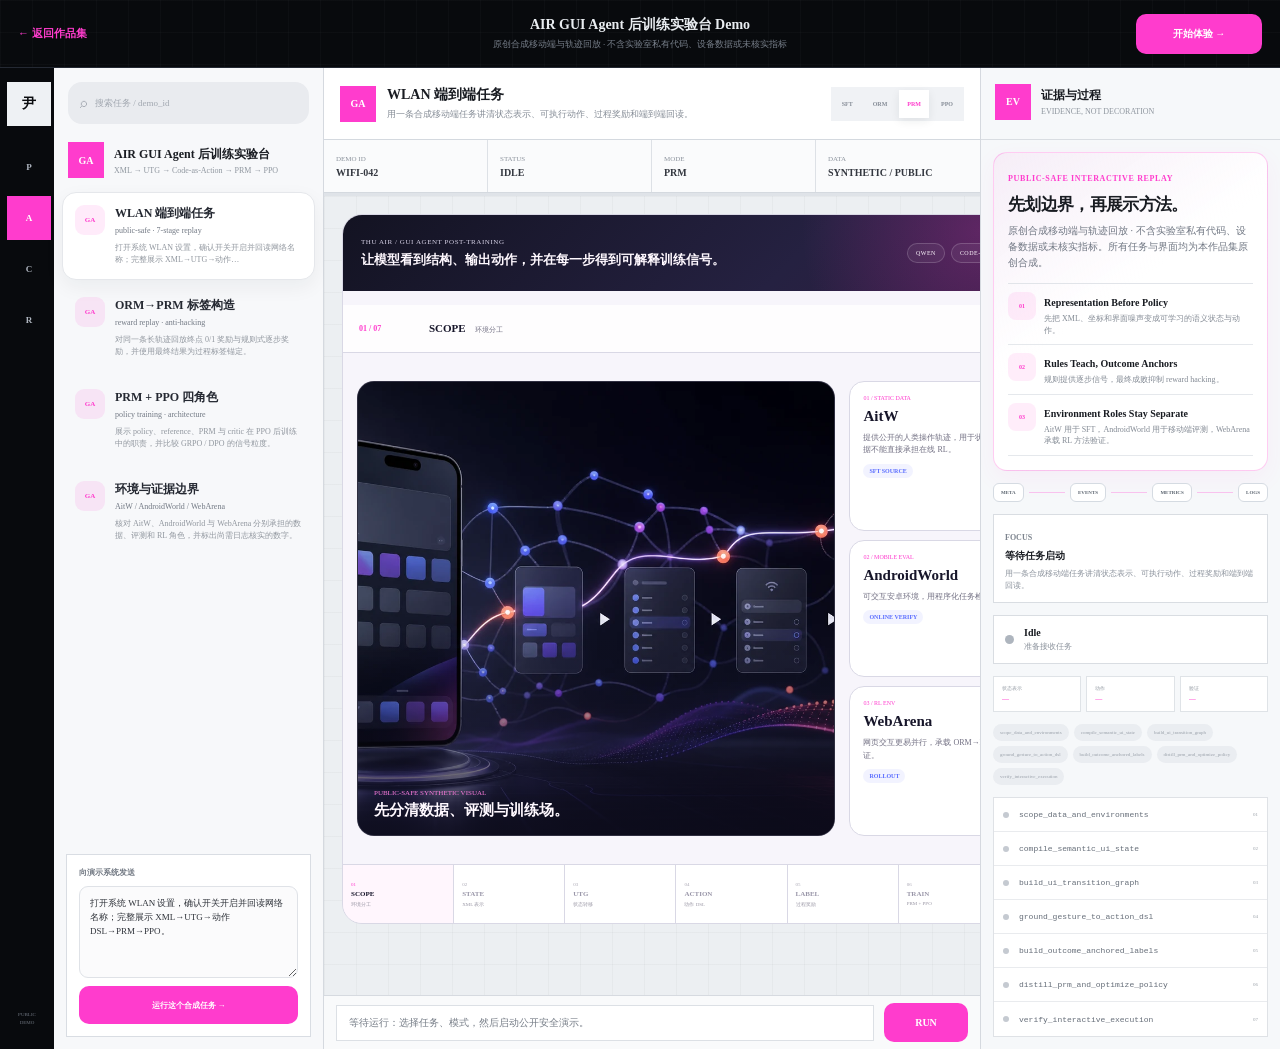
==== demos/agent/index.html @ 65b576f5 "deploy: publish AIR and research demos" ====
<!DOCTYPE html><html lang="zh-CN"><head><meta charSet="utf-8"/><meta name="viewport" content="width=device-width, initial-scale=1"/><link rel="preload" as="image" href="/demo/agent/agent-workbench.webp"/><link rel="stylesheet" href="/assets/index-CevM-QL2.css" data-rsc-css-href="/assets/index-CevM-QL2.css" data-precedence="vite-rsc/importer-resources"/><link rel="modulepreload" href="/assets/layout-segment-context-DFTBbABx.js" crossorigin=""/><link rel="modulepreload" href="/assets/rolldown-runtime-S-ySWqyJ.js" crossorigin=""/><link rel="modulepreload" href="/assets/index-BM3Xgveg.js" crossorigin=""/><link rel="modulepreload" href="/assets/framework-CXnKph_e.js" crossorigin=""/><link rel="modulepreload" href="/assets/DemoStudio-BvqUXfPS.js" crossorigin=""/><title>AIR GUI Agent 后训练实验台 Demo · 尹海森</title><meta name="description" content="原创合成移动端与轨迹回放 · 不含实验室私有代码、设备数据或未核实指标"/><meta name="keywords" content="尹海森,AIGC 算法,多模态生成,Reward Model,GUI Agent,强化学习"/><meta name="author" content="尹海森"/><meta property="og:title" content="尹海森 | AIGC 算法与生成系统"/><meta property="og:description" content="从生成、评测与偏好对齐，一路走到用户和商业结果。"/><meta property="og:url" content="https://hisensen.github.io"/><meta property="og:type" content="website"/><meta property="og:locale" content="zh_CN"/><meta property="og:image" content="https://hisensen.github.io/og-dossier.png"/><meta property="og:image:width" content="1733"/><meta property="og:image:height" content="907"/><meta property="og:image:alt" content="Yin Haisen - AIGC Application Algorithm"/><meta name="twitter:card" content="summary_large_image"/><meta name="twitter:title" content="尹海森 | AIGC 算法与生成系统"/><meta name="twitter:description" content="从生成、评测与偏好对齐，一路走到用户和商业结果。"/><meta name="twitter:image" content="https://hisensen.github.io/og-dossier.png"/><script>self.__VINEXT_RSC_PARAMS__={"projectId":"agent"}</script><script>self.__VINEXT_RSC_NAV__={"pathname":"/demos/agent","searchParams":[]}</script><link rel="modulepreload" href="/assets/index-BM3Xgveg.js" />
<link rel="preload" href="/assets/_vinext_fonts/geist-8ac0455e797f/geist-ff2310f5.woff2" as="font" type="font/woff2" crossorigin />
<link rel="preload" href="/assets/_vinext_fonts/geist-8ac0455e797f/geist-875ccdd4.woff2" as="font" type="font/woff2" crossorigin />
<link rel="preload" href="/assets/_vinext_fonts/geist-8ac0455e797f/geist-52306abf.woff2" as="font" type="font/woff2" crossorigin />
<link rel="preload" href="/assets/_vinext_fonts/geist-8ac0455e797f/geist-001175b1.woff2" as="font" type="font/woff2" crossorigin />
<link rel="preload" href="/assets/_vinext_fonts/geist-8ac0455e797f/geist-98bbbccb.woff2" as="font" type="font/woff2" crossorigin />
<link rel="preload" href="/assets/_vinext_fonts/geist-mono-00e989178794/geist-mono-f6b33328.woff2" as="font" type="font/woff2" crossorigin />
<link rel="preload" href="/assets/_vinext_fonts/geist-mono-00e989178794/geist-mono-44e03052.woff2" as="font" type="font/woff2" crossorigin />
<link rel="preload" href="/assets/_vinext_fonts/geist-mono-00e989178794/geist-mono-0638449e.woff2" as="font" type="font/woff2" crossorigin />
<link rel="preload" href="/assets/_vinext_fonts/geist-mono-00e989178794/geist-mono-971fb274.woff2" as="font" type="font/woff2" crossorigin />
<link rel="preload" href="/assets/_vinext_fonts/geist-mono-00e989178794/geist-mono-44745446.woff2" as="font" type="font/woff2" crossorigin />
<link rel="preload" href="/assets/_vinext_fonts/geist-mono-00e989178794/geist-mono-013b2f2f.woff2" as="font" type="font/woff2" crossorigin />
<style data-vinext-fonts>/* cyrillic-ext */
@font-face {
  font-family: 'Geist';
  font-style: normal;
  font-weight: 100 900;
  font-display: swap;
  src: url(/assets/_vinext_fonts/geist-8ac0455e797f/geist-ff2310f5.woff2) format('woff2');
  unicode-range: U+0460-052F, U+1C80-1C8A, U+20B4, U+2DE0-2DFF, U+A640-A69F, U+FE2E-FE2F;
}
/* cyrillic */
@font-face {
  font-family: 'Geist';
  font-style: normal;
  font-weight: 100 900;
  font-display: swap;
  src: url(/assets/_vinext_fonts/geist-8ac0455e797f/geist-875ccdd4.woff2) format('woff2');
  unicode-range: U+0301, U+0400-045F, U+0490-0491, U+04B0-04B1, U+2116;
}
/* vietnamese */
@font-face {
  font-family: 'Geist';
  font-style: normal;
  font-weight: 100 900;
  font-display: swap;
  src: url(/assets/_vinext_fonts/geist-8ac0455e797f/geist-52306abf.woff2) format('woff2');
  unicode-range: U+0102-0103, U+0110-0111, U+0128-0129, U+0168-0169, U+01A0-01A1, U+01AF-01B0, U+0300-0301, U+0303-0304, U+0308-0309, U+0323, U+0329, U+1EA0-1EF9, U+20AB;
}
/* latin-ext */
@font-face {
  font-family: 'Geist';
  font-style: normal;
  font-weight: 100 900;
  font-display: swap;
  src: url(/assets/_vinext_fonts/geist-8ac0455e797f/geist-001175b1.woff2) format('woff2');
  unicode-range: U+0100-02BA, U+02BD-02C5, U+02C7-02CC, U+02CE-02D7, U+02DD-02FF, U+0304, U+0308, U+0329, U+1D00-1DBF, U+1E00-1E9F, U+1EF2-1EFF, U+2020, U+20A0-20AB, U+20AD-20C0, U+2113, U+2C60-2C7F, U+A720-A7FF;
}
/* latin */
@font-face {
  font-family: 'Geist';
  font-style: normal;
  font-weight: 100 900;
  font-display: swap;
  src: url(/assets/_vinext_fonts/geist-8ac0455e797f/geist-98bbbccb.woff2) format('woff2');
  unicode-range: U+0000-00FF, U+0131, U+0152-0153, U+02BB-02BC, U+02C6, U+02DA, U+02DC, U+0304, U+0308, U+0329, U+2000-206F, U+20AC, U+2122, U+2191, U+2193, U+2212, U+2215, U+FEFF, U+FFFD;
}

.__font_geist_0tvmz3h { font-family: 'Geist', sans-serif; }

.__variable_geist_0tvmz3h { --font-geist-sans: 'Geist', sans-serif; }

/* cyrillic-ext */
@font-face {
  font-family: 'Geist Mono';
  font-style: normal;
  font-weight: 100 900;
  font-display: swap;
  src: url(/assets/_vinext_fonts/geist-mono-00e989178794/geist-mono-f6b33328.woff2) format('woff2');
  unicode-range: U+0460-052F, U+1C80-1C8A, U+20B4, U+2DE0-2DFF, U+A640-A69F, U+FE2E-FE2F;
}
/* cyrillic */
@font-face {
  font-family: 'Geist Mono';
  font-style: normal;
  font-weight: 100 900;
  font-display: swap;
  src: url(/assets/_vinext_fonts/geist-mono-00e989178794/geist-mono-44e03052.woff2) format('woff2');
  unicode-range: U+0301, U+0400-045F, U+0490-0491, U+04B0-04B1, U+2116;
}
/* symbols2 */
@font-face {
  font-family: 'Geist Mono';
  font-style: normal;
  font-weight: 100 900;
  font-display: swap;
  src: url(/assets/_vinext_fonts/geist-mono-00e989178794/geist-mono-0638449e.woff2) format('woff2');
  unicode-range: U+2000-2001, U+2004-2008, U+200A, U+23B8-23BD, U+2500-259F;
}
/* vietnamese */
@font-face {
  font-family: 'Geist Mono';
  font-style: normal;
  font-weight: 100 900;
  font-display: swap;
  src: url(/assets/_vinext_fonts/geist-mono-00e989178794/geist-mono-971fb274.woff2) format('woff2');
  unicode-range: U+0102-0103, U+0110-0111, U+0128-0129, U+0168-0169, U+01A0-01A1, U+01AF-01B0, U+0300-0301, U+0303-0304, U+0308-0309, U+0323, U+0329, U+1EA0-1EF9, U+20AB;
}
/* latin-ext */
@font-face {
  font-family: 'Geist Mono';
  font-style: normal;
  font-weight: 100 900;
  font-display: swap;
  src: url(/assets/_vinext_fonts/geist-mono-00e989178794/geist-mono-44745446.woff2) format('woff2');
  unicode-range: U+0100-02BA, U+02BD-02C5, U+02C7-02CC, U+02CE-02D7, U+02DD-02FF, U+0304, U+0308, U+0329, U+1D00-1DBF, U+1E00-1E9F, U+1EF2-1EFF, U+2020, U+20A0-20AB, U+20AD-20C0, U+2113, U+2C60-2C7F, U+A720-A7FF;
}
/* latin */
@font-face {
  font-family: 'Geist Mono';
  font-style: normal;
  font-weight: 100 900;
  font-display: swap;
  src: url(/assets/_vinext_fonts/geist-mono-00e989178794/geist-mono-013b2f2f.woff2) format('woff2');
  unicode-range: U+0000-00FF, U+0131, U+0152-0153, U+02BB-02BC, U+02C6, U+02DA, U+02DC, U+0304, U+0308, U+0329, U+2000-206F, U+20AC, U+2122, U+2191, U+2193, U+2212, U+2215, U+FEFF, U+FFFD;
}

.__font_geist_mono_1diim1n { font-family: 'Geist Mono', sans-serif; }

.__variable_geist_mono_1diim1n { --font-geist-mono: 'Geist Mono', sans-serif; }
</style>
<meta name="github-pages-build" content="static-vinext-export"/></head><body class="__variable_geist_0tvmz3h __variable_geist_mono_1diim1n"><div class="studio-page studio-page--agent"><header class="studio-header"><a href="/#project-agent">← 返回作品集</a><div><strong>AIR GUI Agent 后训练实验台<!-- --> Demo</strong><small>原创合成移动端与轨迹回放 · 不含实验室私有代码、设备数据或未核实指标</small></div><button type="button">开始体验 →</button></header><main class="studio-shell"><nav class="studio-rail" aria-label="切换项目 Demo"><a class="studio-rail__brand" href="/">尹</a><a aria-label="偏好优化" class="" href="/demos/preference">P<span>偏好优化</span></a><a aria-label="GUI Agent" class="is-active" href="/demos/agent">A<span>GUI Agent</span></a><a aria-label="内容引擎" class="" href="/demos/creator">C<span>内容引擎</span></a><a aria-label="策略研究" class="" href="/demos/research">R<span>策略研究</span></a><small>PUBLIC<br/>DEMO</small></nav><aside class="studio-scenarios"><div class="studio-search">⌕ <span>搜索任务 / demo_id</span></div><div class="studio-scenarios__title"><span>GA</span><div><strong>AIR GUI Agent 后训练实验台</strong><small>XML → UTG → Code-as-Action → PRM → PPO</small></div></div><div class="studio-scenario-list"><button class="is-active" type="button"><span>GA</span><div><strong>WLAN 端到端任务</strong><small>public-safe · 7-stage replay</small><p>打开系统 WLAN 设置，确认开关开启并回读网络名称；完整展示 XML→UTG→动作 DSL→PRM→PPO。</p></div></button><button class="" type="button"><span>GA</span><div><strong>ORM→PRM 标签构造</strong><small>reward replay · anti-hacking</small><p>对同一条长轨迹回放终点 0/1 奖励与规则式逐步奖励，并使用最终结果为过程标签锚定。</p></div></button><button class="" type="button"><span>GA</span><div><strong>PRM + PPO 四角色</strong><small>policy training · architecture</small><p>展示 policy、reference、PRM 与 critic 在 PPO 后训练中的职责，并比较 GRPO / DPO 的信号粒度。</p></div></button><button class="" type="button"><span>GA</span><div><strong>环境与证据边界</strong><small>AitW / AndroidWorld / WebArena</small><p>核对 AitW、AndroidWorld 与 WebArena 分别承担的数据、评测和 RL 角色，并标出尚需日志核实的数字。</p></div></button></div><div class="studio-dispatch"><label for="studio-prompt">向演示系统发送</label><textarea id="studio-prompt" rows="5">打开系统 WLAN 设置，确认开关开启并回读网络名称；完整展示 XML→UTG→动作 DSL→PRM→PPO。</textarea><button id="demo-run" type="button">运行这个合成任务 →</button></div></aside><section class="studio-workspace"><div class="studio-workspace__title"><span>GA</span><div><strong>WLAN 端到端任务</strong><small>用一条合成移动端任务讲清状态表示、可执行动作、过程奖励和端到端回读。</small></div><div class="studio-mode-switch" aria-label="切换演示模式"><button class="" type="button">SFT</button><button class="" type="button">ORM</button><button class="is-active" type="button">PRM</button><button class="" type="button">PPO</button></div></div><div class="studio-meta"><div><span>DEMO ID</span><strong>WIFI<!-- -->-042</strong></div><div><span>STATUS</span><strong class="status-idle">IDLE</strong></div><div><span>MODE</span><strong>PRM</strong></div><div><span>DATA</span><strong>SYNTHETIC / PUBLIC</strong></div></div><div class="studio-progress"><i style="width:0%"></i></div><div class="studio-canvas"><div class="studio-agent agent-replay agent-replay--phase-0"><div class="agent-replay__mission"><div><span>THU AIR / GUI AGENT POST-TRAINING</span><strong>让模型看到结构、输出动作，并在每一步得到可解释训练信号。</strong></div><div><span>QWEN</span><span>CODE-AS-ACTION</span><span>PRM / STEPWISE</span></div></div><div class="agent-replay__stage-header"><span>0<!-- -->1<!-- --> / 07</span><div><strong>SCOPE</strong><small>环境分工</small></div><b>READY</b></div><div class="agent-stage agent-stage--scope"><figure class="agent-stage__hero"><img alt="GUI Agent 手机状态、界面转移图与执行路径的原创合成可视化" src="/demo/agent/agent-workbench.webp"/><figcaption><span>PUBLIC-SAFE SYNTHETIC VISUAL</span><strong>先分清数据、评测与训练场。</strong></figcaption></figure><div class="agent-env-grid"><article><span>01 / STATIC DATA</span><strong>AitW</strong><p>提供公开的人类操作轨迹，用于状态—动作重构与 SFT；静态数据不能直接承担在线 RL。</p><b>SFT SOURCE</b></article><article><span>02 / MOBILE EVAL</span><strong>AndroidWorld</strong><p>可交互安卓环境，用程序化任务检查端到端动作是否真正完成。</p><b>ONLINE VERIFY</b></article><article><span>03 / RL ENV</span><strong>WebArena</strong><p>网页交互更易并行，承载 ORM→PRM 与策略后训练的方法验证。</p><b>ROLLOUT</b></article></div></div><div class="agent-replay__pipeline"><span class="is-active"><i>0<!-- -->1</i><strong>SCOPE</strong><small>环境分工</small></span><span class=""><i>0<!-- -->2</i><strong>STATE</strong><small>XML 表示</small></span><span class=""><i>0<!-- -->3</i><strong>UTG</strong><small>状态转移</small></span><span class=""><i>0<!-- -->4</i><strong>ACTION</strong><small>动作 DSL</small></span><span class=""><i>0<!-- -->5</i><strong>LABEL</strong><small>过程奖励</small></span><span class=""><i>0<!-- -->6</i><strong>TRAIN</strong><small>PRM + PPO</small></span><span class=""><i>0<!-- -->7</i><strong>VERIFY</strong><small>端到端验证</small></span></div></div></div><div class="studio-commandline"><span>等待运行：选择任务、模式，然后启动公开安全演示。</span><button type="button">RUN</button></div></section><aside class="studio-evidence"><div class="studio-evidence__heading"><span>EV</span><div><strong>证据与过程</strong><small>EVIDENCE, NOT DECORATION</small></div></div><section class="studio-safe-card"><span>PUBLIC-SAFE INTERACTIVE REPLAY</span><h2>先划边界，再展示方法。</h2><p>原创合成移动端与轨迹回放 · 不含实验室私有代码、设备数据或未核实指标<!-- -->。所有任务与界面均为本作品集原创合成。</p><div><article><span>0<!-- -->1</span><div><strong>Representation Before Policy</strong><p>先把 XML、坐标和界面噪声变成可学习的语义状态与动作。</p></div></article><article><span>0<!-- -->2</span><div><strong>Rules Teach, Outcome Anchors</strong><p>规则提供逐步信号，最终成败抑制 reward hacking。</p></div></article><article><span>0<!-- -->3</span><div><strong>Environment Roles Stay Separate</strong><p>AitW 用于 SFT，AndroidWorld 用于移动端评测，WebArena 承载 RL 方法验证。</p></div></article></div></section><div class="studio-evidence-chain"><span>META</span><i></i><span>EVENTS</span><i></i><span>METRICS</span><i></i><span>LOGS</span></div><div class="studio-focus"><span>FOCUS</span><strong>等待任务启动</strong><small>用一条合成移动端任务讲清状态表示、可执行动作、过程奖励和端到端回读。</small></div><div class="studio-runtime is-idle"><i></i><div><strong>Idle</strong><span>准备接收任务</span></div></div><div class="studio-signals"><div><span>状态表示</span><strong>—</strong></div><div><span>动作</span><strong>—</strong></div><div><span>验证</span><strong>—</strong></div></div><div class="studio-tools"><span class="">scope_data_and_environments</span><span class="">compile_semantic_ui_state</span><span class="">build_ui_transition_graph</span><span class="">ground_gesture_to_action_dsl</span><span class="">build_outcome_anchored_labels</span><span class="">distill_prm_and_optimize_policy</span><span class="">verify_interactive_execution</span></div><div class="studio-tool-trace"><div class="is-queued"><i></i><code>scope_data_and_environments</code><span>01</span></div><div class="is-queued"><i></i><code>compile_semantic_ui_state</code><span>02</span></div><div class="is-queued"><i></i><code>build_ui_transition_graph</code><span>03</span></div><div class="is-queued"><i></i><code>ground_gesture_to_action_dsl</code><span>04</span></div><div class="is-queued"><i></i><code>build_outcome_anchored_labels</code><span>05</span></div><div class="is-queued"><i></i><code>distill_prm_and_optimize_policy</code><span>06</span></div><div class="is-queued"><i></i><code>verify_interactive_execution</code><span>07</span></div></div></aside></main></div><script id="_R_">import("/assets/index-BM3Xgveg.js")</script></body></html><script>self.__VINEXT_RSC_CHUNKS__=self.__VINEXT_RSC_CHUNKS__||[];self.__VINEXT_RSC_CHUNKS__.push("2:I[\"8c0f216c4604\",[],\"Children\",1]\n3:I[\"15c18cfaeeff\",[],\"LayoutSegmentProvider\",1]\n4:I[\"8c0f216c4604\",[],\"Slot\",1]\n5:I[\"593f344dc510\",[],\"RedirectBoundary\",1]\n:HL[\"/assets/index-CevM-QL2.css\",\"style\"]\n")</script><script>self.__VINEXT_RSC_CHUNKS__=self.__VINEXT_RSC_CHUNKS__||[];self.__VINEXT_RSC_CHUNKS__.push("0:{\"__route\":\"route:/demos/agent\",\"__interceptionContext\":null,\"__layoutIds\":[\"layout:/\"],\"__rootLayout\":\"/\",\"page:/demos/agent\":\"$L1\",\"layout:/\":[[[[\"$\",\"link\",\"css:/assets/index-CevM-QL2.css\",{\"rel\":\"stylesheet\",\"precedence\":\"vite-rsc/importer-resources\",\"href\":\"/assets/index-CevM-QL2.css\",\"data-rsc-css-href\":\"/assets/index-CevM-QL2.css\"}],\"$undefined\"],[\"$\",\"html\",null,{\"lang\":\"zh-CN\",\"children\":[\"$\",\"body\",null,{\"className\":\"__variable_geist_0tvmz3h __variable_geist_mono_1diim1n\",\"children\":[\"$\",\"$L2\",null,{}]}]}]],null],\"route:/demos/agent\":[[[\"$\",\"meta\",null,{\"charSet\":\"utf-8\"}],[[\"$\",\"title\",\"0\",{\"children\":\"AIR GUI Agent 后训练实验台 Demo · 尹海森\"}],[\"$\",\"meta\",\"1\",{\"name\":\"description\",\"content\":\"原创合成移动端与轨迹回放 · 不含实验室私有代码、设备数据或未核实指标\"}],[\"$\",\"meta\",\"2\",{\"name\":\"keywords\",\"content\":\"尹海森,AIGC 算法,多模态生成,Reward Model,GUI Agent,强化学习\"}],[\"$\",\"meta\",\"3\",{\"name\":\"author\",\"content\":\"尹海森\"}],[\"$\",\"meta\",\"4\",{\"property\":\"og:title\",\"content\":\"尹海森 | AIGC 算法与生成系统\"}],[\"$\",\"meta\",\"5\",{\"property\":\"og:description\",\"content\":\"从生成、评测与偏好对齐，一路走到用户和商业结果。\"}],[\"$\",\"meta\",\"6\",{\"property\":\"og:url\",\"content\":\"https://hisensen.github.io\"}],[\"$\",\"meta\",\"7\",{\"property\":\"og:type\",\"content\":\"website\"}],[\"$\",\"meta\",\"8\",{\"property\":\"og:locale\",\"content\":\"zh_CN\"}],[\"$\",\"meta\",\"9\",{\"property\":\"og:image\",\"content\":\"https://hisensen.github.io/og-dossier.png\"}],[\"$\",\"meta\",\"10\",{\"property\":\"og:image:width\",\"content\":\"1733\"}],[\"$\",\"meta\",\"11\",{\"property\":\"og:image:height\",\"content\":\"907\"}],[\"$\",\"meta\",\"12\",{\"property\":\"og:image:alt\",\"content\":\"Yin Haisen - AIGC Application Algorithm\"}],[\"$\",\"meta\",\"13\",{\"name\":\"twitter:card\",\"content\":\"summary_large_image\"}],[\"$\",\"meta\",\"14\",{\"name\":\"twitter:title\",\"content\":\"尹海森 | AIGC 算法与生成系统\"}],[\"$\",\"meta\",\"15\",{\"name\":\"twitter:description\",\"content\":\"从生成、评测与偏好对齐，一路走到用户和商业结果。\"}],[\"$\",\"meta\",\"16\",{\"name\":\"twitter:image\",\"content\":\"https://hisensen.github.io/og-dossier.png\"}]],[[\"$\",\"meta\",\"0\",{\"name\":\"viewport\",\"content\":\"width=device-width, initial-scale=1\"}]]],[\"$\",\"$L3\",null,{\"segmentMap\":{\"children\":[\"demos\",\"agent\"]},\"children\":[\"$\",\"$L4\",null,{\"id\":\"layout:/\",\"parallelSlots\":\"$undefined\",\"children\":[\"$\",\"$L5\",null,{\"children\":[\"$\",\"$L3\",null,{\"segmentMap\":{\"children\":[]},\"children\":[\"$\",\"$L4\",null,{\"id\":\"page:/demos/agent\"}]}]}]}]}]],\"__layoutFlags\":{\"layout:/\":\"s\"},\"__artifactCompatibility\":{\"schemaVersion\":1,\"graphVersion\":\"app-route-graph:1bvandz1k43oc0\",\"deploymentVersion\":\"905a9235-86f0-442f-8ff7-b8259201409d\",\"appElementsSchemaVersion\":1,\"rscPayloadSchemaVersion\":1,\"rootBoundaryId\":\"/\",\"renderEpoch\":null}}\n")</script><script>self.__VINEXT_RSC_CHUNKS__=self.__VINEXT_RSC_CHUNKS__||[];self.__VINEXT_RSC_CHUNKS__.push("6:I[\"1dc590689789\",[],\"DemoStudio\",1]\n")</script><script>self.__VINEXT_RSC_CHUNKS__=self.__VINEXT_RSC_CHUNKS__||[];self.__VINEXT_RSC_CHUNKS__.push("1:[\"$\",\"$L6\",null,{\"definition\":{\"id\":\"agent\",\"code\":\"GA\",\"title\":\"AIR GUI Agent 后训练实验台\",\"subtitle\":\"XML → UTG → Code-as-Action → PRM → PPO\",\"disclaimer\":\"原创合成移动端与轨迹回放 · 不含实验室私有代码、设备数据或未核实指标\",\"stages\":[\"划分数据、评测与训练环境\",\"将 UI XML 编译为语义状态\",\"构建 UI Transition Graph\",\"将坐标手势转换为动作 DSL\",\"构造规则过程奖励并结果锚定\",\"蒸馏 PRM 并接入 PPO\",\"在交互环境验证完整链路\"],\"modes\":[\"SFT\",\"ORM\",\"PRM\",\"PPO\"],\"tools\":[\"scope_data_and_environments\",\"compile_semantic_ui_state\",\"build_ui_transition_graph\",\"ground_gesture_to_action_dsl\",\"build_outcome_anchored_labels\",\"distill_prm_and_optimize_policy\",\"verify_interactive_execution\"],\"principles\":[{\"title\":\"Representation Before Policy\",\"detail\":\"先把 XML、坐标和界面噪声变成可学习的语义状态与动作。\"},{\"title\":\"Rules Teach, Outcome Anchors\",\"detail\":\"规则提供逐步信号，最终成败抑制 reward hacking。\"},{\"title\":\"Environment Roles Stay Separate\",\"detail\":\"AitW 用于 SFT，AndroidWorld 用于移动端评测，WebArena 承载 RL 方法验证。\"}],\"scenarios\":[{\"id\":\"wifi\",\"title\":\"WLAN 端到端任务\",\"meta\":\"public-safe · 7-stage replay\",\"prompt\":\"打开系统 WLAN 设置，确认开关开启并回读网络名称；完整展示 XML→UTG→动作 DSL→PRM→PPO。\",\"objective\":\"用一条合成移动端任务讲清状态表示、可执行动作、过程奖励和端到端回读。\",\"signals\":[{\"label\":\"状态表示\",\"value\":\"XML→UTG\"},{\"label\":\"动作\",\"value\":\"EXECUTABLE\"},{\"label\":\"验证\",\"value\":\"END-TO-END\"}]},{\"id\":\"reward\",\"title\":\"ORM→PRM 标签构造\",\"meta\":\"reward replay · anti-hacking\",\"prompt\":\"对同一条长轨迹回放终点 0/1 奖励与规则式逐步奖励，并使用最终结果为过程标签锚定。\",\"objective\":\"解释稀疏回报、信用分配和 reward hacking 为什么要求过程奖励与结果真值同时存在。\",\"signals\":[{\"label\":\"ORM\",\"value\":\"FINAL ONLY\"},{\"label\":\"PRM\",\"value\":\"STEPWISE\"},{\"label\":\"锚定\",\"value\":\"OUTCOME\"}]},{\"id\":\"policy\",\"title\":\"PRM + PPO 四角色\",\"meta\":\"policy training · architecture\",\"prompt\":\"展示 policy、reference、PRM 与 critic 在 PPO 后训练中的职责，并比较 GRPO / DPO 的信号粒度。\",\"objective\":\"避免把 PRM 和 critic 混为一谈，让后训练的内存角色与数据流一眼可见。\",\"signals\":[{\"label\":\"模型角色\",\"value\":\"4 ROLES\"},{\"label\":\"奖励\",\"value\":\"DENSE\"},{\"label\":\"约束\",\"value\":\"KL\"}]},{\"id\":\"boundary\",\"title\":\"环境与证据边界\",\"meta\":\"AitW / AndroidWorld / WebArena\",\"prompt\":\"核对 AitW、AndroidWorld 与 WebArena 分别承担的数据、评测和 RL 角色，并标出尚需日志核实的数字。\",\"objective\":\"把已确认的方法、公开环境事实和未核实指标分层展示。\",\"signals\":[{\"label\":\"SFT\",\"value\":\"AITW\"},{\"label\":\"移动端评测\",\"value\":\"ANDROIDWORLD\"},{\"label\":\"RL\",\"value\":\"WEBARENA\"}]}]}}]\n")</script><script>self.__VINEXT_RSC_DONE__=true</script>
---- assets/index-CevM-QL2.css ----
:root{--ink:#070709;--ink-soft:#0e0e13;--paper:#dbe3ea;--paper-soft:#9ca8b4;--line:#dbe3ea29;--line-strong:#dbe3ea52;--violet:#b624db;--magenta:#f33ab5;--ember:#e06431;--font-sans:var(--font-geist-sans), "PingFang SC", "Microsoft YaHei", sans-serif;--font-mono:var(--font-geist-mono), "SFMono-Regular", Consolas, monospace}*{box-sizing:border-box;margin:0;padding:0}html{scroll-behavior:smooth;background:var(--ink)}body{background:var(--ink);min-width:320px;color:var(--paper);font-family:var(--font-sans);-webkit-font-smoothing:antialiased;text-rendering:optimizelegibility;overflow-x:hidden}a{color:inherit;text-decoration:none}button,a{-webkit-tap-highlight-color:transparent}.skip-link{z-index:999;background:var(--paper);color:var(--ink);border-radius:999px;padding:10px 14px;font-size:13px;transition:transform .18s;position:fixed;top:10px;left:10px;transform:translateY(-160%)}.skip-link:focus{transform:translateY(0)}.ambient{z-index:0;pointer-events:none;position:fixed;inset:0;overflow:hidden}.ambient__orb{filter:blur(130px);opacity:.32;will-change:transform;border-radius:50%;display:block;position:absolute}.ambient__orb--violet{background:#8a15c48c;width:42vw;min-width:420px;height:42vw;min-height:420px;animation:22s ease-in-out infinite orbit-violet;top:14%;left:43%}.ambient__orb--ember{background:#a3390d59;width:38vw;min-width:360px;height:38vw;min-height:360px;animation:27s ease-in-out infinite orbit-ember;bottom:-18%;left:-10%}.ambient__grain{opacity:.045;background-image:repeating-radial-gradient(circle at 13% 31%,#ffffff47 0 .55px,#0000 .8px 3px);background-size:5px 5px;position:absolute;inset:0}@keyframes orbit-violet{0%,to{transform:translate(0,0)scale(1)}50%{transform:translate(8%,-7%)scale(1.08)}}@keyframes orbit-ember{0%,to{transform:translate(0,0)}50%{transform:translate(14%,-10%)}}.site-header{z-index:100;background:linear-gradient(#070709db,#0000);grid-template-columns:1fr auto 1fr;align-items:center;gap:28px;width:100%;padding:28px 3vw;display:grid;position:fixed;top:0;left:0}.brand{flex-direction:column;width:max-content;line-height:1;display:flex}.brand span{letter-spacing:.1em;font-size:15px;font-weight:750}.brand small{color:var(--paper-soft);font-family:var(--font-mono);letter-spacing:.28em;margin-top:5px;font-size:9px}.desktop-nav{align-items:center;gap:clamp(22px,3vw,48px);display:flex}.desktop-nav a,.header-resume{letter-spacing:.12em;font-size:12px;font-weight:650;position:relative}.desktop-nav a:after{transform-origin:100%;background:var(--paper);content:"";width:100%;height:1px;transition:transform .22s;position:absolute;bottom:-7px;left:0;transform:scaleX(0)}.desktop-nav a:hover:after,.desktop-nav a:focus-visible:after{transform-origin:0;transform:scaleX(1)}.header-resume{border:1px solid var(--line-strong);background:#dbe3ea09;border-radius:999px;justify-self:end;padding:10px 15px;transition:border-color .18s,background .18s}.header-resume:hover,.header-resume:focus-visible{border-color:var(--paper);background:#dbe3ea1a}main,.site-footer{z-index:1;position:relative}.hero{isolation:isolate;flex-direction:column;justify-content:space-between;min-height:100svh;padding:92px 3vw 34px;display:flex;position:relative;overflow:hidden}.hero:before{z-index:-2;content:"";background-image:linear-gradient(#dbe3ea09 1px,#0000 1px),linear-gradient(90deg,#dbe3ea09 1px,#0000 1px);background-size:72px 72px;border:1px solid #dbe3ea0a;position:absolute;inset:13% 14%;-webkit-mask-image:linear-gradient(#0000,#000 12% 82%,#0000);mask-image:linear-gradient(#0000,#000 12% 82%,#0000)}.hero:after{z-index:-1;filter:blur(26px);content:"";background:radial-gradient(circle,#b317d747,#4a10601f 38%,#0000 72%);border-radius:50%;position:absolute;inset:16% 17% 13%}.hero__eyebrow{color:var(--paper-soft);font-family:var(--font-mono);letter-spacing:.4em;justify-content:center;gap:44px;font-size:9px;display:flex}.hero__title{z-index:2;color:#0000;letter-spacing:-.075em;text-align:center;text-transform:uppercase;background:linear-gradient(#87909c 0%,#dce5ec 74%,#9ba8b4 100%);-webkit-background-clip:text;background-clip:text;flex-wrap:wrap;justify-content:center;gap:0 .18em;width:100%;margin-top:-2vh;font-size:clamp(72px,12.2vw,192px);font-weight:900;line-height:.8;display:flex;position:relative}.hero__portrait-wrap{z-index:3;background:#0b0b0fbd;border:1px solid #dbe3ea40;width:clamp(138px,13vw,196px);position:absolute;top:31%;left:50%;transform:translate(-50%);box-shadow:0 24px 80px #00000073}.hero__portrait-wrap:before,.hero__portrait-wrap:after{z-index:4;border-color:var(--paper);content:"";width:18px;height:18px;position:absolute}.hero__portrait-wrap:before{border-top:1px solid;border-left:1px solid;top:-5px;left:-5px}.hero__portrait-wrap:after{border-bottom:1px solid;border-right:1px solid;bottom:-5px;right:-5px}.hero__portrait-glow{z-index:-1;filter:blur(38px);background:#d223cc52;border-radius:50%;position:absolute;inset:10% -26% -10%}.hero__portrait{filter:saturate(.92)contrast(1.04)brightness(.94);width:100%;height:auto;display:block}.hero__portrait-index{color:var(--paper-soft);font-family:var(--font-mono);letter-spacing:.18em;font-size:8px;position:absolute;bottom:-25px;right:-1px}.hero__footer{z-index:5;justify-content:space-between;align-items:flex-end;gap:32px;display:flex;position:relative}.hero__actions{justify-content:flex-end;align-items:center;gap:12px;display:flex}.hero__intro{max-width:520px}.section-kicker,.section-index{color:var(--paper-soft);font-family:var(--font-mono);letter-spacing:.23em;text-transform:uppercase;font-size:10px}.hero__intro p{color:var(--paper-soft);letter-spacing:.04em;margin-top:12px;font-size:13px}.hero__intro h2{letter-spacing:-.035em;margin-top:8px;font-size:clamp(22px,2.3vw,36px);font-weight:550}.primary-cta{background:linear-gradient(100deg,#6914929e,#db23a180);border:1px solid #eaa9ffcc;border-radius:999px;align-items:center;gap:18px;padding:14px 19px;font-size:13px;font-weight:650;transition:transform .18s,box-shadow .18s;display:inline-flex;box-shadow:0 0 28px #be20cb33}.primary-cta span{font-size:18px}.primary-cta:hover,.primary-cta:focus-visible{transform:translateY(-3px);box-shadow:0 0 42px #d626c85c}.persona-cta{color:var(--paper);cursor:pointer;background:#dbe3ea0a;border:1px solid #dbe3ea80;border-radius:999px;align-items:center;gap:17px;padding:14px 19px;font-family:inherit;font-size:13px;font-weight:650;transition:border-color .18s,background .18s,transform .18s;display:inline-flex}.persona-cta span{color:var(--magenta);font-size:17px}.persona-cta:hover,.persona-cta:focus-visible{background:#b624db1f;border-color:#f33ab5e6;transform:translateY(-3px)}.scroll-cue{color:#dbe3ea80;font-family:var(--font-mono);letter-spacing:.22em;flex-direction:column;align-items:center;gap:9px;font-size:7px;display:flex;position:absolute;bottom:28px;left:50%;transform:translate(-50%)}.scroll-cue i{border:1px solid var(--line-strong);border-radius:50%;place-items:center;width:30px;height:30px;font-style:normal;transition:border-color .18s,color .18s;display:grid}.scroll-cue:hover i,.scroll-cue:focus-visible i{border-color:var(--paper);color:var(--paper)}.statement{grid-template-columns:minmax(120px,.55fr) 2.45fr;gap:60px;max-width:1440px;margin:0 auto;padding:150px 5vw 110px;display:grid}.statement__copy{max-width:1080px}.statement__lead{letter-spacing:-.06em;font-size:clamp(38px,5.3vw,78px);font-weight:420;line-height:1.12}.statement__support{max-width:720px;color:var(--paper-soft);margin-top:45px;margin-left:auto;font-size:clamp(16px,1.4vw,20px);line-height:1.85}.metrics{grid-template-columns:repeat(4,1fr);max-width:1440px;margin:0 auto;padding:0 5vw 150px;display:grid}.metrics article{border-top:1px solid var(--line-strong);border-right:1px solid var(--line);flex-direction:column;justify-content:flex-end;min-height:145px;padding:26px;display:flex}.metrics article:first-child{border-left:1px solid var(--line)}.metrics strong{letter-spacing:-.06em;font-size:clamp(32px,3.7vw,58px);font-weight:820}.metrics span{color:var(--paper-soft);margin-top:8px;font-size:12px}.section-shell{padding:140px 5vw}.section-heading{justify-content:space-between;align-items:flex-end;gap:40px;max-width:1300px;margin:0 auto 72px;display:flex}.section-heading h2{letter-spacing:-.07em;margin-top:13px;font-size:clamp(48px,7vw,106px);font-weight:780;line-height:.95}.section-heading>p{max-width:430px;color:var(--paper-soft);font-size:14px;line-height:1.75}.experience{background:#070709d6}.experience-list{border-top:1px solid var(--line-strong);max-width:1300px;margin:0 auto}.experience-card{border-bottom:1px solid var(--line-strong);grid-template-columns:84px 1fr;display:grid}.experience-card__rail{border-right:1px solid var(--line);flex-direction:column;align-items:center;padding-top:42px;display:flex}.experience-card__rail span{font-family:var(--font-mono);font-size:12px}.experience-card__rail i{background:linear-gradient(var(--magenta), transparent 70%);opacity:.65;width:1px;height:100%;margin-top:24px}.experience-card__topline{justify-content:space-between;align-items:flex-start;gap:34px;display:flex}.experience-card__org{color:var(--paper-soft);font-size:13px}.experience-card h3{letter-spacing:-.045em;margin-top:6px;font-size:clamp(28px,3vw,44px);font-weight:700}.experience-card time{color:var(--paper-soft);font-family:var(--font-mono);letter-spacing:.08em;flex-shrink:0;padding-top:4px;font-size:11px}.experience-card__intro{color:#c7d0d9;max-width:780px;margin-top:24px;font-size:17px;line-height:1.7}.tag-list{flex-wrap:wrap;gap:9px;margin-top:23px;display:flex}.tag-list span{border:1px solid var(--line);color:var(--paper-soft);font-family:var(--font-mono);letter-spacing:.06em;border-radius:999px;padding:7px 11px;font-size:9px}.experience-card__bullets{gap:18px;max-width:970px;margin-top:32px;list-style:none;display:grid}.experience-card__bullets li{color:var(--paper-soft);padding-left:22px;font-size:14px;line-height:1.9;position:relative}.experience-card__bullets li:before{border:1px solid var(--magenta);content:"";width:6px;height:6px;position:absolute;top:.78em;left:0;transform:rotate(45deg)}.evidence-grid{border-top:1px solid var(--line);border-bottom:1px solid var(--line);grid-template-columns:repeat(2,minmax(0,1fr));max-width:900px;margin-top:36px;display:grid}.evidence-grid>div{align-items:center;gap:18px;min-height:94px;padding:18px 22px;display:flex}.evidence-grid>div+div{border-left:1px solid var(--line)}.evidence-grid strong{letter-spacing:-.05em;flex-shrink:0;font-size:clamp(24px,2.5vw,36px)}.evidence-grid span{color:var(--paper-soft);font-size:11px;line-height:1.5}.projects{border-top:1px solid var(--line);background:#0d0d12}.project-tabs{border-top:1px solid var(--line-strong);border-bottom:1px solid var(--line-strong);grid-template-columns:repeat(4,1fr);max-width:1300px;margin:0 auto;display:grid}.project-tabs button{min-height:92px;color:var(--paper-soft);cursor:pointer;text-align:left;background:0 0;border:0;align-items:center;gap:20px;padding:22px 24px;font-family:inherit;transition:background .18s,color .18s;display:flex}.project-tabs button+button{border-left:1px solid var(--line)}.project-tabs button:hover,.project-tabs button:focus-visible,.project-tabs button.is-active{color:var(--paper);background:#b624db1a}.project-tabs button.is-active{box-shadow:inset 0 -2px 0 var(--magenta)}.project-tabs button>span{color:var(--magenta);font-family:var(--font-mono);font-size:10px}.project-tabs button strong{letter-spacing:.12em;font-size:12px}.project-stage{border:1px solid var(--line-strong);background:#070709b8;max-width:1300px;margin:34px auto 0;box-shadow:0 34px 100px #0000003d}.project-stage__header{grid-template-columns:1.25fr .75fr;gap:60px;padding:48px;display:grid}.project-stage__subtitle{color:var(--magenta);font-family:var(--font-mono);letter-spacing:.2em;font-size:9px}.project-stage__eyebrow{justify-content:space-between;align-items:center;gap:18px;display:flex}.project-stage__eyebrow>small{color:#78cda3;font-family:var(--font-mono);letter-spacing:.12em;border:1px solid #3fe18e57;padding:6px 8px;font-size:7px}.project-stage__header h3{letter-spacing:-.06em;max-width:760px;margin-top:13px;font-size:clamp(34px,4.3vw,64px);font-weight:720;line-height:1.06}.project-stage__header>div>p{max-width:700px;color:var(--paper-soft);margin-top:22px;font-size:14px;line-height:1.8}.project-metrics{border-top:1px solid var(--line-strong);align-content:start;display:grid}.project-metrics>div{border-bottom:1px solid var(--line);grid-template-columns:minmax(92px,.45fr) 1fr;align-items:center;gap:22px;padding:18px 0;display:grid}.project-metrics strong{letter-spacing:-.05em;font-size:clamp(22px,2.1vw,34px)}.project-metrics span{color:var(--paper-soft);font-size:11px;line-height:1.5}.architecture-panel,.demo-lab{border:1px solid var(--line);background:#dbe3ea05;margin:0 48px 48px}.panel-label,.demo-lab__header,.demo-output__label{justify-content:space-between;align-items:center;gap:24px;display:flex}.panel-label{border-bottom:1px solid var(--line);font-family:var(--font-mono);letter-spacing:.15em;padding:15px 18px;font-size:9px}.panel-label small,.demo-lab__header small,.demo-output__label small{color:var(--paper-soft);letter-spacing:.1em;font-size:8px}.architecture-flow{scrollbar-color:#dbe3ea38 transparent;padding:30px 20px;display:flex;overflow-x:auto}.architecture-flow__item{flex:1 0 0;align-items:center;min-width:0;display:flex}.architecture-node{border:1px solid var(--line-strong);background:linear-gradient(145deg,#dbe3ea0e,#b624db0b);flex-direction:column;flex:1;justify-content:space-between;min-width:126px;min-height:126px;padding:15px;transition:border-color .18s,transform .18s;display:flex}.architecture-node:hover{border-color:#f33ab5a6;transform:translateY(-3px)}.architecture-node>span{color:var(--magenta);font-family:var(--font-mono);font-size:8px}.architecture-node strong{letter-spacing:-.02em;font-size:13px}.architecture-node small{color:var(--paper-soft);font-size:9px;line-height:1.45}.architecture-arrow{color:#f33ab5cc;font-family:var(--font-mono);text-align:center;flex:0 0 24px;font-size:14px;font-style:normal}.demo-lab__header{border-bottom:1px solid var(--line);min-height:62px;padding:12px 16px 12px 18px}.demo-lab__header>div{font-family:var(--font-mono);letter-spacing:.13em;align-items:center;gap:10px;font-size:9px;display:flex}.live-dot{background:#3fe18e;border-radius:50%;width:7px;height:7px;box-shadow:0 0 12px #3fe18eb3}.demo-lab__header button{min-width:170px;color:var(--paper);cursor:pointer;background:#b624db1f;border:1px solid #f33ab599;border-radius:999px;padding:11px 15px;font-family:inherit;font-size:11px;font-weight:650;transition:background .18s,transform .18s}.demo-lab__header button:hover:not(:disabled),.demo-lab__header button:focus-visible:not(:disabled){background:#b624db3d;transform:translateY(-2px)}.demo-lab__header button:disabled{cursor:wait;opacity:.68}.demo-lab__actions{align-items:center;gap:8px;display:flex}.demo-lab__header .demo-lab__ask{border-color:var(--line-strong);background:#dbe3ea09;min-width:156px}.demo-lab__header .demo-lab__ask:hover,.demo-lab__header .demo-lab__ask:focus-visible{background:#b624db1f;border-color:#f33ab5b3}.demo-lab__body{grid-template-columns:minmax(260px,.36fr) minmax(0,.64fr);display:grid}.demo-steps{border-right:1px solid var(--line);list-style:none}.demo-steps li{border-bottom:1px solid var(--line);color:#dbe3ea7a;grid-template-columns:26px 1fr 10px;align-items:center;gap:12px;min-height:78px;padding:14px 16px;transition:color .18s,background .18s;display:grid;position:relative}.demo-steps li:last-child{border-bottom:0}.demo-steps li>span{font-family:var(--font-mono);font-size:9px}.demo-steps li div{flex-direction:column;gap:5px;display:flex}.demo-steps li strong{font-size:12px}.demo-steps li small{font-size:9px;line-height:1.45}.demo-steps li>i{border:1px solid;border-radius:50%;width:7px;height:7px}.demo-steps li.is-active{color:var(--paper);background:#b624db1a}.demo-steps li.is-active>i{border-color:var(--magenta);background:var(--magenta);animation:.9s ease-in-out infinite step-pulse;box-shadow:0 0 14px #f33ab5cc}.demo-steps li.is-complete{color:#91a39a}.demo-steps li.is-complete>i{background:#3fe18e;border-color:#3fe18e}@keyframes step-pulse{50%{transform:scale(1.42)}}.demo-output{min-width:0;padding:18px}.demo-output__label{color:var(--paper-soft);font-family:var(--font-mono);letter-spacing:.14em;font-size:8px}.preference-visual,.agent-visual,.creator-visual{border:1px solid var(--line);background:#0a0a0e;min-height:386px;margin-top:16px}.preference-visual{padding:22px}.preference-visual__brief,.preference-visual__footer,.creator-visual__topline,.creator-visual__channels{justify-content:space-between;align-items:center;gap:16px;display:flex}.research-visual{border:1px solid var(--line);background:#090a0f;min-height:386px;margin-top:16px;padding:22px}.research-visual__topline,.research-visual__footer{justify-content:space-between;align-items:center;gap:14px;display:flex}.research-visual__topline span{color:var(--magenta);font-family:var(--font-mono);letter-spacing:.13em;font-size:8px}.research-visual__topline strong{color:var(--paper-soft);font-family:var(--font-mono);letter-spacing:.1em;font-size:8px}.research-visual__workspace{grid-template-columns:minmax(0,1.2fr) minmax(210px,.8fr);gap:22px;min-height:270px;margin-top:20px;display:grid}.research-topology{border:1px solid var(--line);background-image:linear-gradient(#dbe3ea09 1px,#0000 1px),linear-gradient(90deg,#dbe3ea09 1px,#0000 1px);background-size:34px 34px;min-height:268px;position:relative;overflow:hidden}.research-topology>div{z-index:2;color:#dbe3ea70;font-family:var(--font-mono);align-items:center;gap:7px;font-size:7px;transition:color .22s,transform .22s;display:flex;position:absolute}.research-topology>div:first-child{top:20%;left:12%}.research-topology>div:nth-child(2){top:58%;left:18%}.research-topology>div:nth-child(3){top:33%;left:43%}.research-topology>div:nth-child(4){top:70%;left:58%}.research-topology>div:nth-child(5){top:24%;right:10%}.research-topology>div i{background:#090a0f;border:1px solid;border-radius:50%;width:13px;height:13px}.research-topology>div.is-active{color:var(--paper);transform:translateY(-2px)}.research-topology>div.is-active i{border-color:var(--magenta);background:var(--magenta);box-shadow:0 0 18px #f33ab5b3}.research-topology__route{border-top:1px dashed #f33ab57a;border-bottom:1px dashed #f33ab57a;border-right:1px dashed #f33ab57a;width:70%;height:48%;position:absolute;top:25%;left:15%;transform:skew(-12deg)rotate(-2deg)}.research-methods{border:1px solid var(--line);flex-direction:column;gap:13px;padding:18px;display:flex}.research-methods>span{color:var(--paper-soft);font-family:var(--font-mono);letter-spacing:.13em;margin-bottom:4px;font-size:7px}.research-methods>div{border:1px solid var(--line);color:#dbe3ea6b;grid-template-columns:88px 1fr;align-items:center;gap:12px;min-height:54px;padding:0 11px;transition:border-color .18s,color .18s,background .18s;display:grid}.research-methods>div.is-active{color:var(--paper);background:#b624db14;border-color:#f33ab56b}.research-methods strong{font-size:9px}.research-methods i{background:#dbe3ea17;height:3px;overflow:hidden}.research-methods i span{background:linear-gradient(90deg, var(--violet), var(--magenta));height:100%;display:block}.research-visual__footer{color:#dbe3ea6b;font-family:var(--font-mono);letter-spacing:.1em;margin-top:13px;font-size:7px}.demo-lab__notice{border-top:1px solid var(--line);grid-template-columns:150px 1fr;align-items:center;gap:20px;min-height:58px;padding:12px 18px;display:grid}.demo-lab__notice span{color:var(--magenta);font-family:var(--font-mono);letter-spacing:.13em;font-size:8px}.demo-lab__notice p{color:var(--paper-soft);font-size:10px;line-height:1.55}.preference-visual__brief span,.creator-visual__topline span{color:var(--magenta);font-family:var(--font-mono);letter-spacing:.13em;font-size:8px}.preference-visual__brief strong{font-size:11px;font-weight:550}.candidate-grid{grid-template-columns:repeat(3,1fr);gap:10px;margin-top:25px;display:grid}.candidate{border:1px solid var(--line);background:linear-gradient(140deg,#42265c94,#121219cc);flex-direction:column;justify-content:space-between;min-height:112px;padding:11px;transition:border-color .18s,transform .18s,box-shadow .18s;display:flex;position:relative;overflow:hidden}.candidate--2,.candidate--5{background:linear-gradient(140deg,#632c3080,#121219cc)}.candidate--3,.candidate--6{background:linear-gradient(140deg,#2445588c,#121219cc)}.candidate--selected{border-color:var(--magenta);transform:translateY(-3px);box-shadow:0 0 26px #f33ab53b}.candidate>span,.candidate small{z-index:2;font-family:var(--font-mono);font-size:8px;position:relative}.candidate small{color:var(--paper-soft);background:#070709b8;border-radius:999px;align-self:flex-end;padding:4px 6px}.candidate--selected small{background:var(--magenta);color:#09080b}.candidate>i{filter:blur(.2px);background:linear-gradient(#dbe3ea6b,#7b399c33);border-radius:46% 46% 32% 32%;width:58px;height:76px;position:absolute;top:48%;left:50%;transform:translate(-50%,-50%)}.preference-visual__footer{border-top:1px solid var(--line);color:var(--paper-soft);font-family:var(--font-mono);letter-spacing:.08em;flex-wrap:wrap;margin-top:20px;padding-top:16px;font-size:7px}.agent-visual{grid-template-columns:.8fr 1.2fr;align-items:center;gap:24px;padding:22px;display:grid}.agent-phone{border:1px solid var(--line-strong);background:linear-gradient(#171720,#0a0a0e);border-radius:25px;max-width:230px;min-height:330px;padding:14px;box-shadow:0 18px 40px #00000057}.agent-phone__bar{color:var(--paper-soft);font-family:var(--font-mono);justify-content:space-between;font-size:7px;display:flex}.agent-phone__task{background:#b624db14;border:1px solid #f33ab538;border-radius:12px;flex-direction:column;gap:8px;margin-top:28px;padding:15px;display:flex}.agent-phone__task small{color:var(--magenta);font-size:8px}.agent-phone__task strong{font-size:12px;line-height:1.55}.agent-phone__items{gap:8px;margin-top:18px;display:grid}.agent-phone__items span{border:1px solid var(--line);color:var(--paper-soft);border-radius:9px;padding:11px 12px;font-size:10px;transition:border-color .18s,color .18s,background .18s}.agent-phone__items span.is-active{color:var(--paper);background:#3fe18e14;border-color:#3fe18e99}.agent-trace{gap:15px;display:grid}.agent-trace__label{color:var(--magenta);font-family:var(--font-mono);letter-spacing:.13em;margin-bottom:4px;font-size:8px}.agent-trace>div{color:#dbe3ea59;align-items:center;gap:12px;display:flex}.agent-trace>div i{border:1px solid;border-radius:50%;width:7px;height:7px}.agent-trace>div code{font-family:var(--font-mono);font-size:10px}.agent-trace>div.is-complete{color:#6ee7a6}.creator-visual{padding:22px}.creator-visual__topline strong{font-family:var(--font-mono);letter-spacing:.1em;font-size:8px}.creator-track{grid-template-columns:repeat(5,1fr);gap:8px;margin-top:46px;display:grid}.creator-track>div{border:1px solid var(--line);color:#dbe3ea57;background:#dbe3ea06;flex-direction:column;justify-content:space-between;min-height:190px;padding:12px;transition:border-color .18s,background .18s,color .18s;display:flex;position:relative}.creator-track>div>span{font-family:var(--font-mono);font-size:8px}.creator-track>div>i{border:1px solid;width:32px;height:32px;position:absolute;top:45%;left:50%;transform:translate(-50%,-50%)rotate(45deg)}.creator-track>div>strong{font-family:var(--font-mono);letter-spacing:.08em;word-break:break-word;font-size:8px}.creator-track>div.is-complete{color:var(--paper);background:#b624db17;border-color:#f33ab58c}.creator-track>div.is-complete>i{background:#f33ab52e;box-shadow:0 0 20px #f33ab52e}.creator-visual__channels{border-top:1px solid var(--line);color:var(--paper-soft);font-family:var(--font-mono);letter-spacing:.08em;flex-wrap:wrap;margin-top:30px;padding-top:18px;font-size:7px}.research{background:var(--paper);color:#0b0b0e}.paper-grid{border-top:1px solid #07070961;border-bottom:1px solid #07070961;grid-template-columns:repeat(3,1fr);max-width:1300px;margin:0 auto;display:grid}.paper-card{flex-direction:column;min-height:510px;padding:32px;display:flex}.paper-card+.paper-card{border-left:1px solid #07070938}.paper-card__meta{color:#5d6871;font-family:var(--font-mono);letter-spacing:.08em;justify-content:space-between;font-size:9px;display:flex}.paper-card__venue{color:#642374;font-family:var(--font-mono);letter-spacing:.15em;margin-top:72px;font-size:13px}.paper-card h3{letter-spacing:-.055em;margin-top:20px;font-size:clamp(25px,2.5vw,37px);font-weight:720;line-height:1.22}.paper-card p{color:#52606a;margin-top:auto;padding-top:48px;font-size:13px;line-height:1.85}.education-grid{grid-template-columns:1.2fr .8fr;gap:72px;max-width:1300px;margin:0 auto;display:grid}.education-timeline{border-top:1px solid var(--line-strong)}.education-timeline article{border-bottom:1px solid var(--line-strong);grid-template-columns:160px 1fr;gap:28px;padding:36px 0;display:grid}.education-timeline time{color:var(--paper-soft);font-family:var(--font-mono);letter-spacing:.08em;font-size:10px}.education-timeline span{color:var(--paper-soft);font-size:12px}.education-timeline h3{letter-spacing:-.05em;margin-top:8px;font-size:clamp(28px,3vw,42px)}.education-timeline p{color:var(--paper-soft);margin-top:9px;font-size:13px}.capability-panel{border:1px solid var(--line-strong);background:linear-gradient(145deg,#dbe3ea0e,#8815ad14);padding:30px}.capability-cloud{flex-wrap:wrap;gap:10px;margin-top:32px;display:flex}.capability-cloud span{border:1px solid var(--line);color:#bdc7d0;border-radius:3px;padding:10px 12px;font-size:12px}.honors{max-width:1300px;margin:105px auto 0}.honors__list{border-top:1px solid var(--line-strong);grid-template-columns:repeat(2,1fr);margin-top:26px;display:grid}.honors__list>span{border-bottom:1px solid var(--line);color:#cbd3db;align-items:center;gap:22px;min-height:72px;padding:18px 20px;font-size:13px;display:flex}.honors__list>span:nth-child(odd){border-right:1px solid var(--line)}.honors__list i{color:var(--magenta);font-family:var(--font-mono);font-size:9px;font-style:normal}.contact{color:#09080b;background:#a914c1;min-height:90svh;padding:120px 5vw 70px;position:relative;overflow:hidden}.contact:after{content:"";border:1px solid #09080b4d;border-radius:50%;width:60vw;height:60vw;position:absolute;bottom:-25vw;right:-12vw;box-shadow:0 0 0 6vw #09080b0a,0 0 0 12vw #09080b09}.contact__headline{z-index:2;letter-spacing:-.085em;flex-direction:column;margin-top:10vh;font-size:clamp(58px,10vw,160px);font-weight:880;line-height:.84;display:flex;position:relative}.contact__headline strong{color:#e7edf2;font-weight:inherit;margin-left:9vw}.contact__bottom{z-index:2;border-top:1px solid #09080b73;justify-content:space-between;align-items:flex-end;gap:50px;padding-top:30px;display:flex;position:absolute;bottom:70px;left:5vw;right:5vw}.contact__bottom>p{max-width:460px;font-size:15px;line-height:1.7}.contact__links{flex-direction:column;align-items:flex-end;gap:8px;display:flex}.contact__links a{border-bottom:1px solid #09080b6b;justify-content:space-between;align-items:center;gap:28px;min-width:310px;padding:10px 0;font-size:14px;font-weight:650;display:flex}.contact__links a span{font-size:18px;transition:transform .18s}.contact__links a:hover span,.contact__links a:focus-visible span{transform:translate(3px,-3px)}.site-footer{color:var(--paper-soft);font-family:var(--font-mono);letter-spacing:.12em;background:#060608;justify-content:space-between;align-items:center;gap:24px;padding:27px 5vw;font-size:9px;display:flex}.site-footer a{color:var(--paper)}.haisen-ai-fab{z-index:180;min-width:178px;color:var(--paper);cursor:pointer;-webkit-backdrop-filter:blur(18px);backdrop-filter:blur(18px);background:#08080bdb;border:1px solid #dbe3ea6b;border-radius:999px;justify-content:space-between;align-items:center;gap:14px;padding:12px 14px;transition:transform .18s,border-color .18s,box-shadow .18s;display:flex;position:fixed;bottom:24px;right:24px;box-shadow:0 18px 50px #0000006b,inset 0 0 22px #b624db14}.haisen-ai-fab:hover,.haisen-ai-fab:focus-visible{border-color:var(--magenta);transform:translateY(-3px);box-shadow:0 22px 62px #00000080,0 0 30px #f33ab52e}.haisen-ai-fab__pulse{background:#53e99d;border-radius:50%;flex:none;width:8px;height:8px;animation:1.8s ease-in-out infinite haisen-pulse;box-shadow:0 0 15px #53e99ddb}@keyframes haisen-pulse{50%{opacity:.55;transform:scale(.7)}}.haisen-ai-fab>span:nth-child(2){font-family:var(--font-mono);letter-spacing:.09em;flex:1;align-items:center;gap:7px;font-size:10px;display:flex}.haisen-ai-fab small{color:var(--paper-soft);font-size:7px}.haisen-ai-fab b{color:var(--magenta);font-size:16px;font-weight:500}.haisen-ai-layer{z-index:400;place-items:center;padding:24px;display:grid;position:fixed;inset:0}.haisen-ai-backdrop{cursor:default;-webkit-backdrop-filter:blur(22px);backdrop-filter:blur(22px);background:radial-gradient(circle at 18% 14%,#b624db2e,#0000 32%),radial-gradient(circle at 86% 82%,#e064311a,#0000 30%),#040406eb;border:0;width:100%;height:100%;position:absolute;inset:0}.haisen-ai-dialog{background:#07070afa;border:1px solid #dbe3ea3d;grid-template-rows:64px minmax(0,1fr);width:min(1480px,96vw);height:min(900px,92svh);display:grid;position:relative;overflow:hidden;box-shadow:0 42px 120px #000000a8}.haisen-ai-header{border-bottom:1px solid var(--line);justify-content:space-between;align-items:center;gap:22px;padding:0 18px 0 22px;display:flex}.haisen-ai-header>div,.haisen-ai-header__actions{align-items:center;gap:11px;display:flex}.haisen-ai-header strong{letter-spacing:.12em;font-size:13px}.haisen-ai-header small{border-left:1px solid var(--line);color:var(--paper-soft);font-family:var(--font-mono);letter-spacing:.14em;padding-left:11px;font-size:7px}.haisen-ai-status{background:#53e99d;border-radius:50%;width:7px;height:7px;box-shadow:0 0 12px #53e99dbf}.haisen-ai-header button{border:1px solid var(--line);color:var(--paper-soft);cursor:pointer;font-family:var(--font-mono);letter-spacing:.08em;background:0 0;padding:8px 10px;font-size:8px}.haisen-ai-header button:hover,.haisen-ai-header button:focus-visible{border-color:var(--line-strong);color:var(--paper)}.haisen-ai-header .haisen-ai-close{border-radius:50%;place-items:center;width:38px;height:38px;padding:0;font-family:inherit;font-size:22px;font-weight:300;display:grid}.haisen-ai-shell{grid-template-columns:minmax(280px,340px) minmax(0,1fr);min-height:0;display:grid}.haisen-ai-profile{border-right:1px solid var(--line);background:linear-gradient(#b624db12,#0000 32%);flex-direction:column;min-height:0;display:flex;overflow-y:auto}.haisen-ai-avatar{border-bottom:1px solid var(--line);background-color:#0000;background-image:linear-gradient(#dbe3ea08 1px,#0000 1px),linear-gradient(90deg,#dbe3ea08 1px,#0000 1px);background-position:0 0,0 0;background-repeat:repeat,repeat;background-size:38px 38px;background-attachment:scroll,scroll;background-origin:padding-box,padding-box;background-clip:border-box,border-box;min-height:290px;position:relative;overflow:hidden}.haisen-ai-avatar:after{z-index:0;filter:blur(44px);content:"";background:#b624db40;border-radius:50%;position:absolute;inset:15% 13% 20%}.haisen-ai-avatar img{z-index:2;filter:saturate(.9)contrast(1.05)brightness(.9);width:66%;height:auto;position:absolute;bottom:0;right:17%}.haisen-ai-avatar__scan{z-index:3;pointer-events:none;border-top:1px solid #f33ab580;border-bottom:1px solid #f33ab533;animation:4.2s ease-in-out infinite avatar-scan;position:absolute;inset:10% 9%}@keyframes avatar-scan{50%{opacity:.48;transform:translateY(14px)}}.haisen-ai-avatar>div{z-index:4;border:1px solid var(--line);-webkit-backdrop-filter:blur(12px);backdrop-filter:blur(12px);background:#07070ac7;flex-direction:column;padding:12px;display:flex;position:absolute;bottom:14px;left:16px;right:16px}.haisen-ai-avatar small,.haisen-ai-avatar span,.haisen-ai-context>span,.haisen-ai-boundary>span{color:var(--paper-soft);font-family:var(--font-mono);letter-spacing:.13em;font-size:7px}.haisen-ai-avatar strong{margin-top:4px;font-size:20px}.haisen-ai-avatar span{color:var(--magenta);margin-top:4px}.haisen-ai-context,.haisen-ai-boundary{border-bottom:1px solid var(--line);padding:18px}.haisen-ai-context strong{margin-top:8px;font-size:13px;line-height:1.45;display:block}.haisen-ai-context small{color:var(--paper-soft);margin-top:7px;font-size:9px;line-height:1.55;display:block}.haisen-ai-projects{flex-direction:column;display:flex}.haisen-ai-projects button{border:0;border-bottom:1px solid var(--line);min-height:45px;color:var(--paper-soft);cursor:pointer;text-align:left;background:0 0;grid-template-columns:26px 1fr;align-items:center;gap:9px;padding:9px 18px;font-family:inherit;font-size:9px;line-height:1.35;display:grid}.haisen-ai-projects button:hover,.haisen-ai-projects button:focus-visible,.haisen-ai-projects button.is-active{color:var(--paper);background:#b624db17}.haisen-ai-projects button.is-active{box-shadow:inset 2px 0 0 var(--magenta)}.haisen-ai-projects button span{color:var(--magenta);font-family:var(--font-mono);font-size:7px}.haisen-ai-boundary{border-top:1px solid var(--line);border-bottom:0;margin-top:auto}.haisen-ai-boundary p{color:var(--paper-soft);margin-top:7px;font-size:9px;line-height:1.55}.haisen-ai-chat{background:radial-gradient(circle at 80% 8%,#b624db12,#0000 28%),#08080b;grid-template-rows:minmax(0,1fr) auto auto;min-height:0;display:grid}.haisen-ai-messages{scrollbar-color:#dbe3ea38 transparent;flex-direction:column;gap:16px;min-height:0;padding:clamp(24px,4vw,54px);display:flex;overflow-y:auto}.haisen-ai-message{border:1px solid var(--line);background:#dbe3ea06;flex-direction:column;gap:10px;width:min(760px,88%);padding:17px 18px;display:flex}.haisen-ai-message--user{background:linear-gradient(135deg,#b624db26,#e064310f);border-color:#f33ab547;align-self:flex-end}.haisen-ai-message__role{color:var(--magenta);font-family:var(--font-mono);letter-spacing:.14em;font-size:7px}.haisen-ai-message p{color:#d7dfe6;white-space:pre-line;font-size:13px;line-height:1.8}.haisen-ai-message__meta{border-top:1px solid var(--line);justify-content:space-between;align-items:center;gap:12px;padding-top:10px;display:flex}.haisen-ai-message__meta span{color:var(--paper-soft);font-family:var(--font-mono);letter-spacing:.06em;font-size:7px}.haisen-ai-message__meta button{border:1px solid var(--line);color:var(--paper);cursor:pointer;font-family:var(--font-mono);background:0 0;flex:none;padding:6px 8px;font-size:7px}.haisen-ai-thinking{border:1px solid var(--line);align-items:center;gap:6px;width:max-content;padding:12px 14px;display:flex}.haisen-ai-thinking span{background:var(--magenta);border-radius:50%;width:5px;height:5px;animation:.9s ease-in-out infinite alternate thinking-dot}.haisen-ai-thinking span:nth-child(2){animation-delay:.15s}.haisen-ai-thinking span:nth-child(3){animation-delay:.3s}@keyframes thinking-dot{to{opacity:.45;transform:translateY(-4px)}}.haisen-ai-thinking small{color:var(--paper-soft);font-family:var(--font-mono);margin-left:4px;font-size:7px}.haisen-ai-suggestions{border-top:1px solid var(--line);gap:8px;padding:12px clamp(18px,4vw,54px);display:flex;overflow-x:auto}.haisen-ai-suggestions button{border:1px solid var(--line);color:var(--paper-soft);cursor:pointer;background:#dbe3ea06;flex:none;padding:8px 10px;font-family:inherit;font-size:9px;transition:border-color .16s,color .16s}.haisen-ai-suggestions button:hover,.haisen-ai-suggestions button:focus-visible{color:var(--paper);border-color:#f33ab594}.haisen-ai-suggestions button:disabled{cursor:wait;opacity:.5}.haisen-ai-composer{border-top:1px solid var(--line);background:#050507f0;padding:15px clamp(18px,4vw,54px) 18px}.haisen-ai-composer>label{color:var(--paper-soft);font-family:var(--font-mono);letter-spacing:.13em;margin-bottom:8px;font-size:7px;display:block}.haisen-ai-composer>div{border:1px solid var(--line-strong);background:#dbe3ea06;grid-template-columns:minmax(0,1fr) 94px;display:grid}.haisen-ai-composer textarea{resize:none;min-height:56px;color:var(--paper);font:inherit;background:0 0;border:0;outline:0;padding:13px 14px;font-size:12px;line-height:1.5}.haisen-ai-composer textarea::placeholder{color:#9ca8b485}.haisen-ai-composer>div>button{border:0;border-left:1px solid var(--line);color:var(--paper);cursor:pointer;background:linear-gradient(135deg,#691492b8,#db23a18c);font-family:inherit;font-size:11px;font-weight:650}.haisen-ai-composer>div>button:disabled{cursor:not-allowed;filter:grayscale(.8);opacity:.45}.haisen-ai-composer>small{color:#9ca8b494;font-family:var(--font-mono);margin-top:7px;font-size:7px;display:block}a:focus-visible{outline:2px solid var(--paper);outline-offset:4px}@media (width<=1080px){.site-header{grid-template-columns:1fr auto}.desktop-nav{display:none}.hero__portrait-wrap{top:34%}.statement{grid-template-columns:1fr;gap:38px}.paper-card{min-height:470px;padding:26px}.education-grid,.project-stage__header{grid-template-columns:1fr}.project-tabs{grid-template-columns:repeat(2,1fr)}.project-tabs button:nth-child(3){border-top:1px solid var(--line);border-left:0}.project-tabs button:nth-child(4){border-top:1px solid var(--line)}.demo-lab__body{grid-template-columns:1fr}.demo-steps{border-right:0;border-bottom:1px solid var(--line);grid-template-columns:repeat(5,1fr);display:grid}.demo-steps li{grid-template-columns:1fr 9px;min-height:118px}.demo-steps li>span{display:none}.haisen-ai-dialog{width:96vw;height:94svh}.haisen-ai-shell{grid-template-columns:280px minmax(0,1fr)}.haisen-ai-avatar{min-height:250px}}@media (width<=760px){.site-header{padding:19px 20px}.header-resume{padding:9px 12px;font-size:10px}.hero{min-height:760px;padding:84px 20px 28px}.hero:before{background-size:48px 48px;inset:16% 0 18%}.hero__eyebrow{letter-spacing:.18em;justify-content:space-between;gap:14px;font-size:7px}.hero__title{flex-direction:column;margin-top:34px;font-size:clamp(74px,24vw,118px);line-height:.73}.hero__portrait-wrap{width:124px;top:36%}.hero__footer{flex-direction:column;align-items:flex-start}.hero__actions{flex-direction:column;align-items:stretch;width:100%}.hero__intro{max-width:320px}.primary-cta,.persona-cta{justify-content:space-between;width:100%}.scroll-cue{display:none}.statement,.section-shell{padding:100px 20px}.statement__support{margin-top:32px}.metrics{grid-template-columns:repeat(2,1fr);padding:0 20px 100px}.metrics article{border-left:1px solid var(--line);min-height:120px;padding:18px}.metrics article:nth-child(n+3){border-top-color:var(--line)}.section-heading{flex-direction:column;align-items:flex-start;margin-bottom:46px}.experience-card{grid-template-columns:34px 1fr}.experience-card__rail{padding-top:31px}.experience-card__rail span{font-size:9px}.experience-card__body{padding:30px 0 45px 20px}.experience-card__topline{flex-direction:column-reverse;gap:14px}.evidence-grid{grid-template-columns:1fr}.evidence-grid>div+div{border-top:1px solid var(--line);border-left:0}.paper-grid,.project-tabs{grid-template-columns:1fr}.project-tabs button{min-height:68px}.project-tabs button+button{border-top:1px solid var(--line);border-left:0}.project-tabs button:nth-child(3),.project-tabs button:nth-child(4){border-left:0}.project-stage__header{gap:36px;padding:28px 20px}.architecture-panel,.demo-lab{margin:0 20px 28px}.architecture-flow__item{flex:none}.architecture-node{width:138px}.demo-lab__header{flex-direction:column;align-items:stretch}.demo-lab__header>div{flex-wrap:wrap}.demo-lab__header button{width:100%}.demo-lab__actions{flex-direction:column;align-items:stretch;width:100%}.project-stage__eyebrow{flex-direction:column;align-items:flex-start}.demo-steps{grid-template-columns:1fr}.demo-steps li{grid-template-columns:24px 1fr 9px;min-height:72px}.demo-steps li>span{display:block}.candidate-grid{grid-template-columns:repeat(2,1fr)}.agent-visual{grid-template-columns:1fr}.agent-phone{margin:0 auto}.creator-track{grid-template-columns:repeat(2,1fr)}.creator-track>div{min-height:130px}.research-visual{padding:15px}.research-visual__topline{flex-direction:column;align-items:flex-start}.research-visual__workspace{grid-template-columns:1fr}.research-topology{min-height:220px}.research-visual__footer{flex-wrap:wrap}.demo-lab__notice{grid-template-columns:1fr;gap:7px}.paper-card{min-height:420px}.paper-card+.paper-card{border-top:1px solid #07070938;border-left:0}.education-timeline article,.honors__list{grid-template-columns:1fr}.honors__list>span:nth-child(odd){border-right:0}.contact{min-height:760px;padding:90px 20px 42px}.contact__headline{margin-top:14vh;font-size:clamp(54px,18vw,90px)}.contact__headline strong{margin-top:8px;margin-left:0}.contact__bottom{flex-direction:column;align-items:stretch;gap:26px;bottom:42px;left:20px;right:20px}.contact__links{align-items:stretch}.contact__links a{min-width:0}.site-footer{flex-direction:column;align-items:flex-start;padding:25px 20px}.haisen-ai-fab{min-width:158px;bottom:14px;right:14px}.haisen-ai-layer{padding:0}.haisen-ai-dialog{border:0;width:100vw;height:100svh}.haisen-ai-header{padding:0 12px 0 16px}.haisen-ai-header small,.haisen-ai-header__actions>button:first-child{display:none}.haisen-ai-shell{grid-template-columns:1fr}.haisen-ai-profile{display:none}.haisen-ai-messages{padding:20px 16px}.haisen-ai-message{width:94%;padding:14px}.haisen-ai-message p{font-size:12px}.haisen-ai-message__meta{flex-direction:column;align-items:flex-start}.haisen-ai-suggestions{padding:10px 16px}.haisen-ai-composer{padding:12px 16px 16px}.haisen-ai-composer>div{grid-template-columns:minmax(0,1fr) 72px}.haisen-ai-composer>small{display:none}}@media (prefers-reduced-motion:reduce){html{scroll-behavior:auto}*,:before,:after{transition-duration:.01ms!important;animation-duration:.01ms!important;animation-iteration-count:1!important}}.projects{background:radial-gradient(circle at 5% 16%,#b624db21,#0000 28%),radial-gradient(circle at 94% 68%,#e0643112,#0000 23%),#0b0b0e;padding-top:70px;position:relative;overflow:hidden}.projects:before{opacity:.42;content:"";pointer-events:none;background-image:linear-gradient(#dbe3ea09 1px,#0000 1px),linear-gradient(90deg,#dbe3ea09 1px,#0000 1px);background-size:76px 76px;position:absolute;inset:0}.project-intro,.case-stack{z-index:1;position:relative}.project-intro{max-width:1480px;margin:0 auto 56px}.project-intro>span{color:var(--paper-soft);font-family:var(--font-mono);letter-spacing:.2em;font-size:9px}.project-intro h2{color:#b7c0c9;letter-spacing:-.09em;margin-top:4px;font-size:clamp(92px,15.7vw,258px);font-weight:900;line-height:.82}.project-intro p{max-width:560px;color:var(--paper-soft);margin-top:38px;margin-left:auto;font-size:15px;line-height:1.8}.case-stack{flex-direction:column;gap:64px;max-width:1480px;margin:0 auto;display:flex}.case-card{--case-accent:#f33ab5;--case-accent-rgb:243, 58, 181;background:radial-gradient(circle at 90% 8%, rgba(var(--case-accent-rgb), .09), transparent 31%), linear-gradient(145deg, #1a1b1ff7, #0a0b0dfa);border:1px solid #dbe3ea30;border-radius:54px;grid-template-columns:minmax(0,1.08fr) minmax(490px,.92fr);gap:clamp(26px,3vw,48px);min-height:790px;padding:clamp(28px,3.1vw,50px);scroll-margin-top:82px;display:grid;position:relative;overflow:hidden;box-shadow:0 40px 100px #00000047}.case-card--agent{--case-accent:#9a7dff;--case-accent-rgb:154, 125, 255}.case-card--creator{--case-accent:#e06431;--case-accent-rgb:224, 100, 49}.case-card--research{--case-accent:#b624db;--case-accent-rgb:182, 36, 219}.case-card:after{border-radius:inherit;content:"";pointer-events:none;position:absolute;inset:0;box-shadow:inset 0 1px #ffffff06}.case-card__story{flex-direction:column;min-width:0;display:flex}.case-card__header{grid-template-columns:104px minmax(0,1fr);align-items:start;gap:22px;display:grid}.case-card__index{color:#dbe3ea26;letter-spacing:-.09em;font-size:clamp(64px,6.2vw,102px);font-weight:900;line-height:.75}.case-card__eyebrow{color:var(--paper-soft);font-family:var(--font-mono);letter-spacing:.2em;font-size:9px}.case-card__header h3{color:#d8dfe5;letter-spacing:-.055em;max-width:720px;margin-top:12px;font-size:clamp(34px,3.1vw,54px);font-weight:760;line-height:1.05}.case-card__summary{border-bottom:1px solid var(--line);color:#b6bec7;max-width:730px;margin-top:34px;padding-bottom:26px;font-size:clamp(15px,1.15vw,18px);line-height:1.8}.case-card__rows{max-width:730px}.case-card__rows>div{border-bottom:1px solid var(--line);grid-template-columns:86px minmax(0,1fr);gap:14px;padding:18px 0;display:grid}.case-card__rows span{color:#dbe3ea80;letter-spacing:.12em;padding-top:2px;font-size:12px}.case-card__rows p{color:#9fa8b1;font-size:13px;line-height:1.75}.case-card__metrics{grid-template-columns:repeat(3,minmax(0,1fr));max-width:730px;margin-top:26px;display:grid}.case-card__metrics>div{border-right:1px solid var(--line);flex-direction:column;min-width:0;padding:4px 18px;display:flex}.case-card__metrics>div:first-child{padding-left:0}.case-card__metrics>div:last-child{border-right:0}.case-card__metrics strong{color:#dce3e9;letter-spacing:-.055em;font-size:clamp(25px,2.2vw,38px);font-weight:850;line-height:1}.case-card__metrics span{color:#dbe3ea73;margin-top:8px;font-size:9px;line-height:1.4}.case-card__tags{flex-wrap:wrap;gap:8px;margin-top:26px;display:flex}.case-card__tags span{color:#aeb7bf;border:1px solid #dbe3ea2e;border-radius:999px;padding:8px 13px;font-size:9px}.case-card__actions{flex-wrap:wrap;gap:12px;margin-top:auto;padding-top:28px;display:flex}.case-card__actions a,.case-card__actions button{min-height:49px;color:var(--paper);cursor:pointer;letter-spacing:.08em;border-radius:999px;justify-content:center;align-items:center;gap:13px;padding:12px 23px;font-family:inherit;font-size:11px;font-weight:760;transition:transform .18s,border-color .18s,background .18s;display:inline-flex}.case-card__actions a:hover,.case-card__actions a:focus-visible,.case-card__actions button:hover,.case-card__actions button:focus-visible{transform:translateY(-3px)}.case-card__demo{background:linear-gradient(115deg, rgba(var(--case-accent-rgb), .88), #e06431c2);box-shadow:0 13px 30px rgba(var(--case-accent-rgb), .17);border:1px solid #0000}.case-card__ask{background:#dbe3ea06;border:1px solid #dbe3ea3b}.case-card__ask:hover,.case-card__ask:focus-visible{border-color:rgba(var(--case-accent-rgb), .7);background:rgba(var(--case-accent-rgb), .08)}.case-card__artifacts{grid-template-rows:repeat(2,minmax(0,1fr));grid-template-columns:minmax(190px,.72fr) minmax(260px,1.28fr);gap:14px;min-width:0;display:grid}.case-artifact{min-width:0;box-shadow:inset 0 0 50px rgba(var(--case-accent-rgb), .04);background-color:#090b0f;background-image:linear-gradient(#dbe3ea06 1px,#0000 1px),linear-gradient(90deg,#dbe3ea06 1px,#0000 1px),none;background-position:0 0,0 0,0 0;background-repeat:repeat,repeat,repeat;background-size:34px 34px;background-attachment:scroll,scroll,scroll;background-origin:padding-box,padding-box,padding-box;background-clip:border-box,border-box,border-box;border:1px solid #dbe3ea2b;border-radius:30px;position:relative;overflow:hidden}.case-artifact--small{flex-direction:column;min-height:0;padding:17px;display:flex}.case-artifact--hero{flex-direction:column;grid-area:1/2/3;padding:18px;display:flex}.case-artifact__top{color:#dbe3ea85;min-height:18px;font-family:var(--font-mono);letter-spacing:.15em;align-items:center;gap:7px;font-size:6px;display:flex}.case-artifact__top>i{background:var(--case-accent);width:6px;height:6px;box-shadow:0 0 13px rgba(var(--case-accent-rgb), .85);border-radius:50%;flex:none}.case-artifact__top>b{color:var(--case-accent);margin-left:auto;font-weight:650}.case-artifact>strong{color:#dce3e9;letter-spacing:-.03em;margin-top:auto;font-size:clamp(14px,1.1vw,18px)}.artifact-chipline{flex-wrap:wrap;gap:5px;margin-top:10px;display:flex}.artifact-chipline span{color:#dbe3ea78;font-family:var(--font-mono);letter-spacing:.08em;border:1px solid #dbe3ea1c;padding:4px 6px;font-size:5px}.artifact-candidates{grid-template-columns:repeat(3,1fr);gap:6px;margin:18px 0 14px;display:grid}.artifact-candidates>span{background:linear-gradient(145deg, rgba(var(--case-accent-rgb), .22), #1f222ab3);border:1px solid #dbe3ea1a;min-height:45px;position:relative;overflow:hidden}.artifact-candidates>span:nth-child(2n){background:linear-gradient(145deg,#e064312b,#1f222ab8)}.artifact-candidates i{background:#dbe3ea0a;border:1px solid #dbe3ea38;border-radius:50% 50% 42% 42%;width:20px;height:24px;position:absolute;top:7px;left:50%;transform:translate(-50%)rotate(9deg)}.artifact-candidates small{color:#dbe3ea70;font-family:var(--font-mono);font-size:4px;position:absolute;bottom:2px;right:3px}.artifact-orbit{border:1px solid rgba(var(--case-accent-rgb), .25);border-radius:50%;place-items:center;width:86px;height:86px;margin:18px auto 2px;display:grid;position:relative}.artifact-orbit:before,.artifact-orbit:after{border:1px solid rgba(var(--case-accent-rgb), .12);content:"";border-radius:50%;position:absolute}.artifact-orbit:before{inset:10px}.artifact-orbit:after{inset:22px}.artifact-orbit>span{z-index:2;border:1px solid var(--case-accent);width:32px;height:32px;color:var(--paper);font-family:var(--font-mono);box-shadow:0 0 20px rgba(var(--case-accent-rgb), .25);border-radius:50%;place-items:center;font-size:7px;display:grid}.artifact-orbit>i{background:var(--case-accent);border-radius:50%;width:7px;height:7px;position:absolute}.artifact-orbit>i:first-of-type{top:7px;left:38px}.artifact-orbit>i:nth-of-type(2){bottom:18px;right:7px}.artifact-orbit>i:nth-of-type(3){bottom:12px;left:13px}.artifact-rank-title{margin-top:52px}.artifact-rank-title small{color:#dbe3ea6e;font-family:var(--font-mono);letter-spacing:.18em;font-size:7px;display:block}.artifact-rank-title strong{letter-spacing:-.05em;margin-top:7px;font-size:clamp(20px,2vw,33px);display:block}.artifact-rank-list{flex-direction:column;gap:18px;margin-top:42px;display:flex}.artifact-rank-list>div{color:#dbe3ea80;font-family:var(--font-mono);grid-template-columns:22px minmax(0,1fr) 34px;align-items:center;gap:10px;font-size:7px;display:grid}.artifact-rank-list>div>i{background:#dbe3ea14;height:4px;overflow:hidden}.artifact-rank-list>div>i>b{background:linear-gradient(90deg, var(--case-accent), #e06431);height:100%;box-shadow:0 0 10px rgba(var(--case-accent-rgb), .5);display:block}.artifact-verdict{border:1px solid rgba(var(--case-accent-rgb), .24);background:rgba(var(--case-accent-rgb), .07);font-family:var(--font-mono);grid-template-columns:auto 1fr auto;align-items:center;gap:10px;margin-top:auto;padding:14px;font-size:6px;display:grid}.artifact-verdict span{color:var(--case-accent)}.artifact-verdict strong{color:var(--paper);font-size:8px}.artifact-verdict b{color:#71d5a2;font-size:5px}.artifact-utg{min-height:120px;margin:10px 0 8px;position:relative}.artifact-utg>span{z-index:2;border:1px solid rgba(var(--case-accent-rgb), .7);width:30px;height:30px;color:var(--case-accent);font-family:var(--font-mono);background:#101017;border-radius:9px;place-items:center;font-size:6px;display:grid;position:absolute}.artifact-utg>span:first-child{top:42px;left:5%}.artifact-utg>span:nth-child(2){top:8px;left:40%}.artifact-utg>span:nth-child(3){bottom:12px;right:5%}.artifact-utg>span:nth-child(4){bottom:4px;left:35%}.artifact-utg>i{transform-origin:0;background:rgba(var(--case-accent-rgb), .45);height:1px;position:absolute}.artifact-utg>i:first-of-type{width:41%;top:54px;left:18%;transform:rotate(-25deg)}.artifact-utg>i:nth-of-type(2){width:40%;top:32px;left:53%;transform:rotate(28deg)}.artifact-utg>i:nth-of-type(3){width:38%;bottom:21px;left:47%;transform:rotate(-4deg)}.artifact-reward-line{justify-content:space-between;align-items:center;margin:36px 4px 21px;display:flex;position:relative}.artifact-reward-line:before{background:rgba(var(--case-accent-rgb), .35);content:"";height:1px;position:absolute;left:0;right:0}.artifact-reward-line i{z-index:1;background:var(--case-accent);width:12px;height:12px;box-shadow:0 0 12px rgba(var(--case-accent-rgb), .65);border:2px solid #0a0b0f;border-radius:50%}.artifact-phone{background:linear-gradient(150deg,#161721,#0d0e13);border:1px solid #dbe3ea2e;border-radius:28px;width:min(240px,80%);margin:36px auto 24px;padding:15px;box-shadow:0 22px 50px #00000059}.artifact-phone>div{color:#dbe3ea8f;font-family:var(--font-mono);justify-content:space-between;font-size:6px;display:flex}.artifact-phone p{color:#dbe3ea;margin:24px 0;font-size:10px;line-height:1.55}.artifact-phone>span{color:#dbe3ea7a;border-top:1px solid #dbe3ea14;justify-content:space-between;align-items:center;padding:11px 0;font-size:8px;display:flex}.artifact-phone>span i{border:1px solid #dbe3ea2e;border-radius:999px;width:21px;height:11px}.artifact-phone>span.is-active{color:var(--paper)}.artifact-phone>span.is-active i{border-color:var(--case-accent);background:var(--case-accent)}.artifact-trace{color:#dbe3ea8c;font-family:var(--font-mono);flex-direction:column;gap:6px;margin:auto 8px 4px;font-size:6px;list-style:none;display:flex}.artifact-trace li{border-left:1px solid var(--case-accent);background:rgba(var(--case-accent-rgb), .05);padding:7px 9px}.artifact-face{border:1px solid rgba(var(--case-accent-rgb), .25);background:radial-gradient(circle at 50% 38%, rgba(var(--case-accent-rgb), .25), transparent 48%);border-radius:50%;width:78px;height:78px;margin:18px auto 2px;position:relative}.artifact-face>span{border:1px solid #dbe3ea52;border-radius:48% 48% 44% 44%;position:absolute;inset:15px 23px 16px}.artifact-face>i,.artifact-face>b{background:var(--case-accent);width:5px;height:2px;position:absolute;top:34px}.artifact-face>i{left:31px}.artifact-face>b{right:31px}.artifact-network{grid-template-columns:repeat(2,1fr);align-items:center;gap:20px;min-height:115px;margin:9px 0;display:grid;position:relative}.artifact-network>span{z-index:2;color:#dbe3ea8c;font-family:var(--font-mono);text-align:center;background:#0c0d12;border:1px solid #dbe3ea21;padding:8px 5px;font-size:5px}.artifact-network>span:first-child{border-color:rgba(var(--case-accent-rgb), .62);color:var(--case-accent)}.artifact-network>i{background:rgba(var(--case-accent-rgb), .25);width:50%;height:1px;position:absolute;left:25%}.artifact-network>i:first-of-type{top:30%;transform:rotate(26deg)}.artifact-network>i:nth-of-type(2){top:50%}.artifact-network>i:nth-of-type(3){top:70%;transform:rotate(-26deg)}.artifact-story-grid{grid-template-columns:repeat(2,1fr);gap:9px;margin-top:42px;display:grid}.artifact-story-grid>span{background:radial-gradient(circle at 50% 60%, rgba(var(--case-accent-rgb), .22), transparent 42%), #111217;border:1px solid #dbe3ea1f;min-height:125px;position:relative;overflow:hidden}.artifact-story-grid .shot{background:linear-gradient(155deg, rgba(var(--case-accent-rgb), .3), #dbe3ea06);border:1px solid #dbe3ea38;border-radius:45% 45% 24% 24%;width:42px;height:66px;position:absolute;top:23px;left:50%;transform:translate(-50%)}.artifact-story-grid .shot--2{transform:translate(-50%)rotate(8deg)}.artifact-story-grid .shot--3{border-radius:12px;width:62px}.artifact-story-grid .shot--4{transform:translate(-50%)scale(.82)}.artifact-story-grid small{color:#dbe3ea73;font-family:var(--font-mono);letter-spacing:.12em;font-size:5px;position:absolute;bottom:7px;right:8px}.artifact-pipeline{color:#dbe3ea87;font-family:var(--font-mono);grid-template-columns:repeat(4,1fr);margin-top:auto;font-size:5px;list-style:none;display:grid}.artifact-pipeline li{border-top:1px solid rgba(var(--case-accent-rgb), .35);text-align:center;padding:11px 3px;position:relative}.artifact-pipeline li:before{background:var(--case-accent);content:"";border-radius:50%;width:5px;height:5px;position:absolute;top:-3px;left:50%;transform:translate(-50%)}.artifact-policy-bars{flex-direction:column;gap:13px;margin:26px 0 12px;display:flex}.artifact-policy-bars>span{color:#dbe3ea7a;font-family:var(--font-mono);grid-template-columns:44px 1fr;align-items:center;gap:8px;font-size:5px;display:grid}.artifact-policy-bars i{background:#dbe3ea14;height:4px}.artifact-policy-bars b{background:var(--case-accent);height:100%;box-shadow:0 0 9px rgba(var(--case-accent-rgb), .5);display:block}.artifact-evidence{flex-direction:column;gap:9px;margin:24px 0 14px;display:flex}.artifact-evidence span{color:#dbe3ea85;border:1px solid #dbe3ea1a;padding:9px 10px;font-size:7px}.artifact-evidence span:first-child{color:#68c695;border-color:#43db8f59}.artifact-evidence span:last-child{border-style:dashed}.artifact-topology-map{background:radial-gradient(circle at 72% 65%, rgba(var(--case-accent-rgb), .11), transparent 32%);flex:1;min-height:360px;margin:28px 4px 10px;position:relative}.artifact-topology-map>span{z-index:2;border:1px solid rgba(var(--case-accent-rgb), .7);width:47px;height:47px;color:var(--case-accent);font-family:var(--font-mono);box-shadow:0 0 25px rgba(var(--case-accent-rgb), .11);background:#0b0c10;border-radius:50%;place-items:center;font-size:6px;display:grid;position:absolute}.artifact-topology-map>span:first-child{top:8%;left:9%}.artifact-topology-map>span:nth-child(2){top:29%;right:12%}.artifact-topology-map>span:nth-child(3){bottom:12%;right:31%}.artifact-topology-map>span:nth-child(4){bottom:23%;left:7%}.artifact-topology-map>span:nth-child(5){border-style:double;width:60px;height:60px;top:43%;left:43%}.artifact-topology-map .route{z-index:1;transform-origin:0;background:linear-gradient(90deg, rgba(var(--case-accent-rgb), .1), var(--case-accent));height:1px;box-shadow:0 0 8px rgba(var(--case-accent-rgb), .5);position:absolute}.artifact-topology-map .route--1{width:43%;top:19%;left:21%;transform:rotate(37deg)}.artifact-topology-map .route--2{width:34%;top:39%;left:52%;transform:rotate(-10deg)}.artifact-topology-map .route--3{width:36%;bottom:29%;left:20%;transform:rotate(-24deg)}.artifact-topology-map .route--4{width:27%;bottom:31%;right:18%;transform:rotate(-55deg)}.artifact-topology-meta{color:#dbe3ea66;font-family:var(--font-mono);border-top:1px solid #dbe3ea17;grid-template-columns:repeat(4,1fr);font-size:5px;display:grid}.artifact-topology-meta span{text-align:center;border-right:1px solid #dbe3ea12;padding:11px 2px}.haisen-ai-chat{grid-template-rows:auto minmax(0,1fr) auto auto}.haisen-ai-project-mode{border-bottom:1px solid var(--line);background:linear-gradient(100deg,#b624db14,#e0643109);grid-template-columns:minmax(0,1fr) auto;align-items:center;gap:24px;padding:17px clamp(18px,4vw,54px);display:grid}.haisen-ai-project-mode>div:first-child{min-width:0}.haisen-ai-project-mode>div:first-child>span{color:var(--magenta);font-family:var(--font-mono);letter-spacing:.17em;font-size:7px}.haisen-ai-project-mode>div:first-child>strong{color:#dbe3ea;letter-spacing:-.025em;margin-top:5px;font-size:15px;display:block}.haisen-ai-project-mode p{color:#dbe3ea85;text-overflow:ellipsis;white-space:nowrap;max-width:850px;margin-top:5px;font-size:9px;line-height:1.55;overflow:hidden}.haisen-ai-project-mode__actions{gap:7px;display:flex}.haisen-ai-project-mode__actions a,.haisen-ai-project-mode__actions button{border:1px solid var(--line-strong);min-height:34px;color:var(--paper);cursor:pointer;background:#dbe3ea08;justify-content:center;align-items:center;gap:8px;padding:7px 11px;font-family:inherit;font-size:8px;display:inline-flex}.haisen-ai-project-mode__actions a{background:var(--paper);color:var(--ink);border-color:#0000;font-weight:750}@media (width<=1180px){.case-card{grid-template-columns:1fr;min-height:0}.case-card__artifacts{grid-template-columns:minmax(210px,.72fr) minmax(340px,1.28fr);min-height:620px}.case-card__actions{margin-top:6px}}@media (width<=760px){.projects{padding:86px 14px}.project-intro h2{font-size:clamp(64px,25vw,116px)}.project-intro p{margin-top:26px;margin-left:0;font-size:13px}.case-stack{gap:28px}.case-card{border-radius:30px;gap:34px;padding:24px 18px 18px}.case-card__header{grid-template-columns:62px minmax(0,1fr);gap:12px}.case-card__index{font-size:56px}.case-card__eyebrow{font-size:6px;line-height:1.5}.case-card__header h3{font-size:27px}.case-card__summary{margin-top:24px;font-size:13px}.case-card__rows>div{grid-template-columns:48px minmax(0,1fr);gap:8px}.case-card__rows span,.case-card__rows p{font-size:10px}.case-card__metrics strong{font-size:21px}.case-card__metrics>div{padding:3px 8px}.case-card__actions{flex-direction:column;align-items:stretch}.case-card__actions a,.case-card__actions button{width:100%}.case-card__artifacts{grid-template-rows:245px 430px;grid-template-columns:repeat(2,minmax(0,1fr));gap:9px;min-height:690px}.case-artifact{border-radius:19px}.case-artifact--small{padding:12px}.case-artifact--hero{grid-area:2/1/auto/3;padding:14px}.artifact-story-grid>span{min-height:105px}.artifact-topology-map{min-height:290px}.haisen-ai-project-mode{grid-template-columns:1fr;gap:10px;padding:13px 16px}.haisen-ai-project-mode p{white-space:normal}.haisen-ai-project-mode__actions a,.haisen-ai-project-mode__actions button{flex:1}}.studio-page{--studio-accent:#7d4cff;--studio-accent-rgb:125, 76, 255;color:#191c22;background:#e8ebef;min-height:100svh}.studio-page--preference{--studio-accent:#a728cf;--studio-accent-rgb:167, 40, 207}.studio-page--agent{--studio-accent:#5573f6;--studio-accent-rgb:85, 115, 246}.studio-page--creator{--studio-accent:#d55733;--studio-accent-rgb:213, 87, 51}.studio-page--research{--studio-accent:#7250df;--studio-accent-rgb:114, 80, 223}.studio-page button,.studio-page textarea{font-family:inherit}.studio-header{z-index:20;background:#fafbfcf5;border-bottom:1px solid #d5d9df;grid-template-columns:1fr auto 1fr;align-items:center;gap:20px;min-height:68px;padding:10px 18px;display:grid;position:relative;box-shadow:0 4px 20px #171d270a}.studio-header>a{width:max-content;color:var(--studio-accent);font-size:11px;font-weight:760}.studio-header>div{flex-direction:column;align-items:center;gap:4px;display:flex}.studio-header>div strong{font-size:12px}.studio-header>div small{color:#8b929c;font-size:8px}.studio-header>button{background:var(--studio-accent);min-width:126px;min-height:40px;box-shadow:0 8px 20px rgba(var(--studio-accent-rgb), .24);color:#fff;cursor:pointer;border:0;border-radius:999px;justify-self:end;padding:9px 16px;font-size:10px;font-weight:760}.studio-header>button:disabled{cursor:wait;opacity:.68}.studio-shell{background:#e8ebef;grid-template-columns:58px minmax(260px,318px) minmax(560px,1fr) minmax(300px,346px);min-height:calc(100svh - 68px);display:grid}.studio-rail{background:#252931;flex-direction:column;align-items:stretch;gap:7px;padding:14px 7px;display:flex}.studio-rail>a{color:#aeb5bf;width:44px;height:44px;font-family:var(--font-mono);border-radius:12px;place-items:center;font-size:9px;font-weight:750;transition:background .16s,color .16s;display:grid;position:relative}.studio-rail>a:hover,.studio-rail>a:focus-visible,.studio-rail>a.is-active{background:var(--studio-accent);color:#fff}.studio-rail>a span{z-index:4;color:#fff;background:#22262d;border-radius:7px;width:max-content;padding:7px 9px;font-family:inherit;font-size:8px;display:none;position:absolute;left:50px}.studio-rail>a:hover span{display:block}.studio-rail .studio-rail__brand{color:var(--studio-accent);background:#f3f5f8;margin-bottom:12px;font-family:inherit;font-size:14px}.studio-rail>small{color:#6f7681;font-family:var(--font-mono);text-align:center;margin-top:auto;padding:8px 0;font-size:5px;line-height:1.6}.studio-scenarios{background:#f7f8fa;border-right:1px solid #d5d9df;flex-direction:column;min-width:0;display:flex}.studio-search{color:#a0a6af;background:#e9ebef;border-radius:10px;align-items:center;gap:8px;min-height:42px;margin:14px 14px 8px;padding:0 12px;font-size:14px;display:flex}.studio-search span{font-size:9px}.studio-scenarios__title,.studio-evidence__heading{align-items:center;gap:10px;padding:10px 14px 14px;display:flex}.studio-scenarios__title>span,.studio-evidence__heading>span,.studio-workspace__title>span{background:var(--studio-accent);color:#fff;width:36px;height:36px;font-family:var(--font-mono);border-radius:10px;flex:none;place-items:center;font-size:10px;font-weight:800;display:grid}.studio-scenarios__title>div,.studio-evidence__heading>div{flex-direction:column;gap:3px;min-width:0;display:flex}.studio-scenarios__title strong,.studio-evidence__heading strong{font-size:11px}.studio-scenarios__title small,.studio-evidence__heading small{color:#8f969f;font-size:7px}.studio-scenario-list{flex-direction:column;gap:4px;padding:0 8px;display:flex}.studio-scenario-list>button{color:#252932;cursor:pointer;text-align:left;background:0 0;border:1px solid #0000;border-radius:12px;grid-template-columns:30px minmax(0,1fr);gap:10px;min-height:96px;padding:12px;display:grid}.studio-scenario-list>button:hover,.studio-scenario-list>button:focus-visible,.studio-scenario-list>button.is-active{background:#fff;border-color:#e5e7eb;box-shadow:0 7px 20px #181e290e}.studio-scenario-list>button>span{background:rgba(var(--studio-accent-rgb), .1);width:30px;height:30px;color:var(--studio-accent);font-family:var(--font-mono);border-radius:9px;place-items:center;font-size:7px;font-weight:800;display:grid}.studio-scenario-list>button>div{min-width:0}.studio-scenario-list strong{text-overflow:ellipsis;white-space:nowrap;font-size:10px;display:block;overflow:hidden}.studio-scenario-list small{color:#727984;font-family:var(--font-mono);margin-top:4px;font-size:6px;display:block}.studio-scenario-list p{color:#90969e;-webkit-line-clamp:2;-webkit-box-orient:vertical;margin-top:7px;font-size:7px;line-height:1.45;display:-webkit-box;overflow:hidden}.studio-dispatch{background:#fff;border:1px solid #d9dde3;border-radius:12px;flex-direction:column;gap:8px;margin:auto 12px 12px;padding:12px;display:flex}.studio-dispatch label{color:#6f7680;font-size:8px;font-weight:700}.studio-dispatch textarea{resize:vertical;color:#30343b;background:#fbfbfc;border:1px solid #dfe2e7;border-radius:9px;outline:0;min-height:80px;padding:10px;font-size:9px;line-height:1.55}.studio-dispatch textarea:focus{border-color:var(--studio-accent)}.studio-dispatch button{background:var(--studio-accent);color:#fff;cursor:pointer;border:0;border-radius:9px;min-height:38px;font-size:8px;font-weight:750}.studio-dispatch button:disabled{cursor:wait;opacity:.55}.studio-workspace{background:#eef0f3;grid-template-rows:auto auto 3px minmax(490px,1fr) auto;grid-template-columns:minmax(0,1fr);min-width:0;min-height:0;display:grid}.studio-workspace__title{background:#fff;border-bottom:1px solid #d4d9df;align-items:center;gap:11px;min-height:72px;padding:11px 16px;display:flex}.studio-workspace__title>div:nth-child(2){flex-direction:column;flex:1;gap:4px;min-width:0;display:flex}.studio-workspace__title>div>strong{font-size:12px}.studio-workspace__title>div>small{color:#858c96;text-overflow:ellipsis;white-space:nowrap;font-size:7px;overflow:hidden}.studio-mode-switch{background:#f0f2f5;border-radius:9px;flex:none;gap:4px;padding:3px;display:flex}.studio-mode-switch button{color:#858c96;cursor:pointer;background:0 0;border:0;border-radius:7px;min-height:28px;padding:5px 8px;font-size:6px;font-weight:700}.studio-mode-switch button.is-active{color:var(--studio-accent);background:#fff;box-shadow:0 3px 10px #1c212b14}.studio-meta{background:#fafbfc;border-bottom:1px solid #d4d9df;grid-template-columns:repeat(4,minmax(0,1fr));display:grid}.studio-meta>div{border-right:1px solid #dde1e6;flex-direction:column;justify-content:center;gap:4px;min-height:52px;padding:8px 12px;display:flex}.studio-meta>div:last-child{border-right:0}.studio-meta span{color:#8b929c;font-family:var(--font-mono);font-size:5px}.studio-meta strong{color:#343840;text-overflow:ellipsis;white-space:nowrap;font-size:8px;overflow:hidden}.studio-meta .status-running{color:var(--studio-accent)}.studio-meta .status-complete{color:#14945c}.studio-progress{background:#dfe3e8;overflow:hidden}.studio-progress i{background:linear-gradient(90deg, var(--studio-accent), #e06431);height:100%;transition:width .46s;display:block}.studio-canvas{background-color:#eceff2;background-image:linear-gradient(#282f3a09 1px,#0000 1px),linear-gradient(90deg,#282f3a09 1px,#0000 1px),none;background-position:0 0,0 0,0 0;background-repeat:repeat,repeat,repeat;background-size:32px 32px;background-attachment:scroll,scroll,scroll;background-origin:padding-box,padding-box,padding-box;background-clip:border-box,border-box,border-box;min-width:0;min-height:0;padding:18px;overflow:auto}.studio-commandline{background:#f9fafb;border-top:1px solid #d6dae0;grid-template-columns:minmax(0,1fr) 84px;align-items:center;gap:10px;min-height:54px;padding:7px 12px;display:grid}.studio-commandline>span{color:#767d87;text-overflow:ellipsis;white-space:nowrap;background:#fff;border:1px solid #dce0e5;border-radius:9px;padding:10px 12px;font-size:8px;overflow:hidden}.studio-commandline button{background:var(--studio-accent);color:#fff;cursor:pointer;border:0;border-radius:9px;align-self:stretch;font-size:8px;font-weight:800}.studio-evidence{background:#f6f8fa;border-left:1px solid #d5d9df;min-width:0;overflow-y:auto}.studio-evidence__heading{border-bottom:1px solid #d9dde2;min-height:72px}.studio-safe-card{border:1px solid rgba(var(--studio-accent-rgb), .26);background:linear-gradient(145deg, rgba(var(--studio-accent-rgb), .055), #fff 45%);box-shadow:0 8px 24px rgba(var(--studio-accent-rgb), .06);border-radius:14px;margin:12px;padding:14px}.studio-safe-card>span{color:var(--studio-accent);font-family:var(--font-mono);letter-spacing:.08em;font-size:6px;font-weight:800}.studio-safe-card>h2{letter-spacing:-.04em;margin-top:8px;font-size:17px}.studio-safe-card>p{color:#707783;margin-top:7px;font-size:8px;line-height:1.6}.studio-safe-card>div{border-top:1px solid #e1e4e9;margin-top:12px}.studio-safe-card article{border-bottom:1px solid #e5e8ec;grid-template-columns:28px minmax(0,1fr);gap:8px;padding:10px 0;display:grid}.studio-safe-card article>span{background:rgba(var(--studio-accent-rgb), .09);width:28px;height:28px;color:var(--studio-accent);font-family:var(--font-mono);border-radius:8px;place-items:center;font-size:6px;font-weight:800;display:grid}.studio-safe-card article strong{font-size:8px}.studio-safe-card article p{color:#838a94;margin-top:3px;font-size:7px;line-height:1.45}.studio-evidence-chain{align-items:center;gap:5px;margin:12px;display:flex}.studio-evidence-chain span{color:#5c6570;font-family:var(--font-mono);background:#fff;border:1px solid #d5dbe2;border-radius:6px;flex:none;padding:6px 7px;font-size:5px;font-weight:750}.studio-evidence-chain i{background:rgba(var(--studio-accent-rgb), .28);flex:1;min-width:4px;height:1px}.studio-focus,.studio-runtime{background:#fff;border:1px solid #d9dde2;border-radius:11px;margin:12px;padding:11px}.studio-focus>span{color:#7d848e;font-family:var(--font-mono);font-size:6px;font-weight:750}.studio-focus strong,.studio-focus small{display:block}.studio-focus strong{margin-top:5px;font-size:9px}.studio-focus small{color:#8b929c;margin-top:5px;font-size:7px;line-height:1.45}.studio-runtime{align-items:center;gap:10px;display:flex}.studio-runtime>i{background:#aeb5be;border-radius:50%;width:9px;height:9px}.studio-runtime.is-running>i{background:var(--studio-accent);box-shadow:0 0 10px rgba(var(--studio-accent-rgb), .5);animation:.9s ease-in-out infinite studio-pulse}.studio-runtime.is-complete>i{background:#24ad70}@keyframes studio-pulse{50%{opacity:.55;transform:scale(1.4)}}.studio-runtime>div{flex-direction:column;gap:3px;display:flex}.studio-runtime strong{font-size:9px}.studio-runtime span{color:#8b929c;font-size:7px}.studio-signals{grid-template-columns:repeat(3,minmax(0,1fr));gap:5px;margin:12px;display:grid}.studio-signals>div{background:#fff;border:1px solid #dfe3e7;border-radius:8px;flex-direction:column;gap:4px;min-width:0;padding:8px;display:flex}.studio-signals span{color:#9299a2;font-size:5px}.studio-signals strong{color:var(--studio-accent);text-overflow:ellipsis;white-space:nowrap;font-size:7px;overflow:hidden}.studio-tools{flex-wrap:wrap;gap:5px;margin:12px;display:flex}.studio-tools span{color:#9aa1aa;font-family:var(--font-mono);background:#eaedf1;border-radius:999px;padding:6px 7px;font-size:5px}.studio-tools span.is-active{background:rgba(var(--studio-accent-rgb), .1);color:var(--studio-accent)}.studio-tool-trace{background:#fff;border:1px solid #dfe2e6;border-radius:10px;margin:12px;overflow:hidden}.studio-tool-trace>div{border-bottom:1px solid #e9ebee;grid-template-columns:8px minmax(0,1fr) auto;align-items:center;gap:8px;min-height:34px;padding:7px 9px;display:grid}.studio-tool-trace>div:last-child{border-bottom:0}.studio-tool-trace i{background:#c5cad1;border-radius:50%;width:6px;height:6px}.studio-tool-trace .is-active i{background:var(--studio-accent);box-shadow:0 0 8px rgba(var(--studio-accent-rgb), .45)}.studio-tool-trace .is-done i{background:#24ad70}.studio-tool-trace code{color:#656d78;text-overflow:ellipsis;white-space:nowrap;font-size:6px;overflow:hidden}.studio-tool-trace span{color:#9aa0a8;font-family:var(--font-mono);font-size:5px}.studio-preference,.studio-agent,.studio-creator,.studio-research{min-width:720px;min-height:100%}.studio-brief{background:#ffffffe0;border:1px solid #d6dbe1;border-radius:12px;justify-content:space-between;align-items:center;gap:20px;padding:13px 15px;display:flex}.studio-brief>div:first-child{flex-direction:column;gap:4px;display:flex}.studio-brief>div:first-child span{color:var(--studio-accent);font-family:var(--font-mono);font-size:6px}.studio-brief>div:first-child strong{font-size:11px}.studio-brief__constraints{gap:5px;display:flex}.studio-brief__constraints span{color:#6f7781;background:#fff;border:1px solid #dce0e5;border-radius:999px;padding:6px 8px;font-size:6px}.studio-candidate-grid{grid-template-columns:repeat(6,minmax(84px,1fr));gap:8px;margin-top:14px;display:grid}.studio-candidate-grid>button{color:#242830;cursor:pointer;opacity:.48;text-align:left;background:#f7f8fa;border:1px solid #d5dae0;border-radius:12px;min-height:245px;padding:0;transition:transform .18s,opacity .18s,border-color .18s;position:relative;overflow:hidden}.studio-candidate-grid>button.is-ready{opacity:1}.studio-candidate-grid>button:hover{transform:translateY(-3px)}.studio-candidate-grid>button.is-selected{border-color:var(--studio-accent);box-shadow:0 10px 24px rgba(var(--studio-accent-rgb), .15)}.studio-candidate-grid>button>small{font-family:var(--font-mono);font-size:6px;position:absolute;bottom:10px;left:10px}.studio-candidate-grid>button>strong{color:var(--studio-accent);font-family:var(--font-mono);font-size:8px;position:absolute;bottom:9px;right:10px}.studio-candidate-grid>button>em{background:var(--studio-accent);color:#fff;font-family:var(--font-mono);border-radius:999px;padding:4px 6px;font-size:5px;font-style:normal;position:absolute;top:9px;right:8px}.studio-product{background:radial-gradient(circle at 50% 42%, rgba(var(--studio-accent-rgb), .38), transparent 32%), linear-gradient(150deg, #181b22, #434955);position:absolute;inset:0 0 32px;overflow:hidden}.studio-product:before,.studio-product:after{content:"";background:linear-gradient(145deg,#dce1e6,#555c67);border:2px solid #edf1f5a8;border-radius:50% 40% 48% 44%;width:34px;height:52px;position:absolute;top:52%;transform:translateY(-50%);box-shadow:0 9px 18px #0000004d}.studio-product:before{left:20%;transform:translateY(-50%)rotate(-18deg)}.studio-product:after{right:20%;transform:translateY(-50%)rotate(18deg)}.studio-product>i{border-top:5px solid #abb2bb;border-radius:50%;height:33%;position:absolute;top:31%;left:31%;right:31%}.studio-product>b{background:linear-gradient(90deg, transparent, var(--studio-accent), transparent);height:1px;position:absolute;bottom:10px;left:12px;right:12px}.studio-product--2{filter:hue-rotate(18deg)}.studio-product--3{filter:brightness(.82)}.studio-product--4{background:radial-gradient(circle at 50% 42%,#e064316b,#0000 33%),linear-gradient(150deg,#17191f,#474d58)}.studio-product--5{filter:saturate(.65)}.studio-product--6{filter:hue-rotate(-16deg)contrast(1.08)}.studio-ranking{background:#fff;border:1px solid #d8dde2;border-radius:12px;margin-top:14px;overflow:hidden}.studio-ranking>div,.studio-ranking>button{color:#6d7580;text-align:left;background:0 0;border:0;border-bottom:1px solid #e7e9ec;grid-template-columns:42px 90px minmax(0,1fr) 40px;align-items:center;gap:8px;min-height:35px;padding:6px 12px;font-size:6px;display:grid}.studio-ranking>div{font-family:var(--font-mono);background:#f8f9fa;grid-template-columns:42px 90px 1fr}.studio-ranking>button{cursor:pointer;width:100%}.studio-ranking>button:last-child{border-bottom:0}.studio-ranking>button>i{background:#edf0f3;height:4px}.studio-ranking>button>i>b{background:var(--studio-accent);height:100%;display:block}.studio-ranking em{color:var(--studio-accent);font-family:var(--font-mono);font-size:6px;font-style:normal}.studio-agent{grid-template-columns:.8fr minmax(220px,.78fr) 1fr;gap:14px;display:grid}.studio-agent__graph,.studio-device,.studio-agent__trace{background:#ffffffe6;border:1px solid #d6dbe0;border-radius:14px;min-height:500px;position:relative;overflow:hidden}.studio-agent__graph>span{z-index:2;color:#777e88;width:82px;height:52px;font-family:var(--font-mono);background:#fff;border:1px solid #d4d9df;border-radius:12px;flex-direction:column;justify-content:center;align-items:center;gap:3px;font-size:6px;display:flex;position:absolute}.studio-agent__graph>span.is-active{border-color:var(--studio-accent);color:var(--studio-accent);box-shadow:0 8px 20px rgba(var(--studio-accent-rgb), .12)}.studio-agent__graph>span small{color:#a1a7af;font-size:5px}.studio-agent__graph>span:first-child{top:12%;left:12%}.studio-agent__graph>span:nth-child(2){top:32%;right:10%}.studio-agent__graph>span:nth-child(3){bottom:28%;left:12%}.studio-agent__graph>span:nth-child(4){bottom:8%;right:10%}.studio-agent__graph .edge{z-index:1;transform-origin:0;background:rgba(var(--studio-accent-rgb), .25);height:2px;position:absolute}.studio-agent__graph .edge--1{width:42%;top:20%;left:36%;transform:rotate(30deg)}.studio-agent__graph .edge--2{width:43%;top:43%;left:41%;transform:rotate(115deg)}.studio-agent__graph .edge--3{width:43%;bottom:21%;left:38%;transform:rotate(28deg)}.studio-agent__graph>b{color:#a0a6ae;font-family:var(--font-mono);letter-spacing:.12em;font-size:6px;font-weight:500;position:absolute;bottom:11px;left:12px;right:12px}.studio-device{color:#eef2f5;background:linear-gradient(160deg,#222731,#101319);padding:16px;box-shadow:0 22px 40px #2228322b}.studio-device__bar{color:#abb2bc;font-family:var(--font-mono);justify-content:space-between;font-size:6px;display:flex}.studio-device__goal{background:#ffffff0a;border:1px solid #ffffff1a;border-radius:11px;margin:36px 0 24px;padding:13px}.studio-device__goal small{color:var(--studio-accent);font-size:6px;display:block}.studio-device__goal strong{margin-top:6px;font-size:10px;line-height:1.45;display:block}.studio-device__screen{color:#2c3138;background:#f2f4f7;border-radius:11px;overflow:hidden}.studio-device__screen>span{border-bottom:1px solid #dfe3e7;grid-template-columns:28px 1fr auto;align-items:center;gap:5px;min-height:50px;padding:8px 11px;font-size:8px;display:grid}.studio-device__screen>span.is-tapped{background:rgba(var(--studio-accent-rgb), .08);color:var(--studio-accent)}.studio-device__screen>span i{background:#e1e5ea;border-radius:8px;place-items:center;width:25px;height:25px;font-style:normal;display:grid}.studio-device__screen>span b{font-family:var(--font-mono);font-size:7px}.studio-device__screen>span b.is-on{background:var(--studio-accent);color:#fff;border-radius:999px;padding:4px 6px}.studio-device__mode{color:#717986;font-family:var(--font-mono);font-size:5px;position:absolute;bottom:17px;left:16px;right:16px}.studio-agent__trace{padding:18px}.studio-agent__trace>span{color:var(--studio-accent);font-family:var(--font-mono);font-size:6px;font-weight:750}.studio-agent__trace>div{color:#a0a6ae;border-bottom:1px solid #e6e9ec;grid-template-columns:10px minmax(0,1fr) auto;align-items:center;gap:10px;min-height:64px;display:grid}.studio-agent__trace>div i{border:1px solid #c5cad0;border-radius:50%;width:8px;height:8px}.studio-agent__trace>div.is-complete{color:#4e5661}.studio-agent__trace>div.is-complete i{border-color:var(--studio-accent);background:var(--studio-accent);box-shadow:0 0 9px rgba(var(--studio-accent-rgb), .4)}.studio-agent__trace code{font-size:7px}.studio-agent__trace b{color:var(--studio-accent);font-family:var(--font-mono);font-size:6px}.studio-creator__summary{background:#fff;border:1px solid #d7dce1;border-radius:12px;justify-content:space-between;align-items:center;gap:20px;padding:14px 16px;display:flex}.studio-creator__summary>div:first-child{flex-direction:column;gap:4px;display:flex}.studio-creator__summary>div:first-child span{color:var(--studio-accent);font-family:var(--font-mono);font-size:6px}.studio-creator__summary>div:first-child strong{font-size:12px}.studio-creator__summary>div:last-child{grid-template-columns:58px 1fr 32px;align-items:center;gap:8px;min-width:220px;display:grid}.studio-creator__summary small{color:#878e98;font-size:6px}.studio-creator__summary>div:last-child>b{background:#eceff2;height:5px}.studio-creator__summary>div:last-child>b i{background:var(--studio-accent);height:100%;transition:width .4s;display:block}.studio-creator__summary>div:last-child>strong{color:var(--studio-accent);font-family:var(--font-mono);font-size:7px}.studio-storyboard{grid-template-columns:repeat(4,1fr);gap:10px;margin-top:14px;display:grid}.studio-storyboard button{color:#24282f;cursor:pointer;opacity:.52;text-align:left;background:#f7f8fa;border:1px solid #d4d9df;border-radius:13px;min-height:315px;padding:0;transition:opacity .18s,transform .18s;position:relative;overflow:hidden}.studio-storyboard button.is-ready{opacity:1}.studio-storyboard button.is-selected{border-color:var(--studio-accent);box-shadow:0 10px 25px rgba(var(--studio-accent-rgb), .15)}.studio-storyboard button:hover{transform:translateY(-3px)}.studio-storyboard button>small{color:var(--studio-accent);font-family:var(--font-mono);font-size:6px;position:absolute;bottom:43px;left:11px}.studio-storyboard button>strong{font-size:9px;position:absolute;bottom:25px;left:11px}.studio-storyboard button>em{color:#969ca5;font-family:var(--font-mono);font-size:5px;font-style:normal;position:absolute;bottom:10px;right:10px}.studio-character{background:radial-gradient(circle at 50% 42%, rgba(var(--studio-accent-rgb), .34), transparent 33%), linear-gradient(155deg,#171a21,#464c58);position:absolute;inset:0 0 64px;overflow:hidden}.studio-character>i{background:#dbe3ea29;border:2px solid #f0f4f791;border-radius:48% 48% 42% 42%;width:45px;height:52px;position:absolute;top:21%;left:50%;transform:translate(-50%)}.studio-character>b{background:linear-gradient(150deg,rgba(var(--studio-accent-rgb),.68),#171a20);border-radius:38% 38% 0 0;width:85px;position:absolute;top:45%;bottom:-10%;left:50%;transform:translate(-50%)}.studio-character--2>b{transform:translate(-50%)rotate(5deg)}.studio-character--3{filter:hue-rotate(14deg)}.studio-character--4>i{transform:translate(-50%)scale(.88)}.studio-creator__pipeline{background:#fff;border:1px solid #d9dde2;border-radius:12px;grid-template-columns:repeat(5,1fr);margin-top:14px;display:grid;overflow:hidden}.studio-creator__pipeline>span{color:#a1a7af;border-right:1px solid #e3e6ea;flex-direction:column;justify-content:center;gap:4px;min-height:66px;padding:9px 11px;display:flex;position:relative}.studio-creator__pipeline>span:last-child{border-right:0}.studio-creator__pipeline>span.is-active{background:rgba(var(--studio-accent-rgb),.045);color:#30353c}.studio-creator__pipeline i{width:17px;height:17px;font-family:var(--font-mono);background:#eceff2;border-radius:50%;place-items:center;font-size:5px;font-style:normal;display:grid}.studio-creator__pipeline>span.is-active i{background:var(--studio-accent);color:#fff}.studio-creator__pipeline strong{font-size:7px}.studio-creator__pipeline small{font-family:var(--font-mono);font-size:5px}.studio-creator__channels{gap:6px;margin-top:12px;display:flex}.studio-creator__channels span{color:#8b929b;background:#fff;border:1px solid #d9dde2;border-radius:999px;padding:7px 10px;font-size:6px}.studio-creator__channels span.is-active{border-color:var(--studio-accent);color:var(--studio-accent)}.creator-replay{color:#282c34;flex-direction:column;min-width:820px;min-height:100%;display:flex}.creator-replay__mission{color:#f8f4f2;background:linear-gradient(105deg,#151722,#272134 72%,#392631);border:1px solid #d4d9df;border-radius:14px 14px 0 0;justify-content:space-between;align-items:center;gap:18px;min-height:66px;padding:13px 16px;display:flex}.creator-replay__mission>div:first-child{flex-direction:column;gap:5px;min-width:0;display:flex}.creator-replay__mission>div:first-child span{color:#e89074;font-family:var(--font-mono);letter-spacing:.1em;font-size:6px;font-weight:800}.creator-replay__mission>div:first-child strong{text-overflow:ellipsis;white-space:nowrap;font-size:12px;overflow:hidden}.creator-replay__mission>div:last-child{flex:none;gap:5px;display:flex}.creator-replay__mission>div:last-child span{color:#c8c3cd;font-family:var(--font-mono);background:#ffffff0e;border:1px solid #ffffff24;border-radius:999px;padding:6px 8px;font-size:5px}.creator-replay__stage-header{background:#fff;border:1px solid #d8dce2;border-top:0;grid-template-columns:46px minmax(0,1fr) auto;align-items:center;gap:10px;min-height:52px;padding:8px 13px;display:grid}.creator-replay__stage-header>span{color:var(--studio-accent);font-family:var(--font-mono);font-size:7px;font-weight:850}.creator-replay__stage-header>div{flex-direction:column;gap:2px;min-width:0;display:flex}.creator-replay__stage-header strong{font-size:10px}.creator-replay__stage-header small{color:#90969f;font-size:6px}.creator-replay__stage-header>b{border:1px solid rgba(var(--studio-accent-rgb),.3);color:var(--studio-accent);font-family:var(--font-mono);border-radius:999px;padding:5px 7px;font-size:5px}.creator-brief-stage,.creator-dataset-stage,.creator-train-stage,.creator-verify-stage,.creator-control-stage,.creator-render-stage,.creator-publish-stage{background:#fafbfcf0;border-left:1px solid #d8dce2;border-right:1px solid #d8dce2;min-height:430px}.creator-brief-stage{grid-template-columns:minmax(0,1fr) 270px;display:grid}.creator-brief-stage__copy{flex-direction:column;justify-content:center;padding:36px;display:flex}.creator-brief-stage__copy>span{color:var(--studio-accent);font-family:var(--font-mono);letter-spacing:.11em;font-size:7px;font-weight:850}.creator-brief-stage__copy h3{letter-spacing:-.055em;max-width:470px;margin-top:14px;font-size:clamp(26px,3vw,43px);line-height:1.04}.creator-brief-stage__copy p{color:#6f7681;max-width:560px;margin-top:17px;font-size:10px;line-height:1.75}.creator-brief-stage__copy>div{flex-wrap:wrap;gap:7px;margin-top:23px;display:flex}.creator-brief-stage__copy>div span{color:#6c737d;font-family:var(--font-mono);background:#fff;border:1px solid #d8dce2;border-radius:999px;padding:7px 10px;font-size:6px}.creator-brief-stage__hero{background:#12141d;min-height:430px;position:relative;overflow:hidden}.creator-brief-stage__hero:after{content:"";background:linear-gradient(#0000 55%,#0c0d12f0);position:absolute;inset:0}.creator-brief-stage__hero img{object-fit:cover;width:100%;height:100%}.creator-brief-stage__hero span,.creator-brief-stage__hero strong{z-index:2;color:#d8d8df;font-family:var(--font-mono);letter-spacing:.08em;font-size:6px;position:absolute;bottom:36px;left:17px;right:17px}.creator-brief-stage__hero strong{color:#fff;font-size:10px;bottom:17px}.creator-dataset-stage{grid-template-columns:minmax(0,1fr) 220px;gap:14px;padding:16px;display:grid}.creator-dataset-grid{grid-template-rows:repeat(2,minmax(170px,1fr));grid-template-columns:repeat(3,minmax(110px,1fr));gap:9px;display:grid}.creator-dataset-grid button{cursor:pointer;background:#161821;border:1px solid #d4d9df;border-radius:11px;min-height:170px;padding:0;position:relative;overflow:hidden}.creator-dataset-grid button.is-selected{border-color:var(--studio-accent);box-shadow:0 8px 18px rgba(var(--studio-accent-rgb),.15)}.creator-dataset-grid img{object-fit:cover;width:100%;height:100%;transition:transform .24s}.creator-dataset-grid button:hover img{transform:scale(1.035)}.creator-dataset-grid button:after{content:"";background:linear-gradient(#0000,#08090de0);position:absolute;inset:50% 0 0}.creator-dataset-grid span,.creator-dataset-grid strong,.creator-dataset-grid i{z-index:2;color:#e96f49;font-family:var(--font-mono);font-size:5px;font-style:normal;position:absolute;bottom:24px;left:9px}.creator-dataset-grid strong{color:#fff;font-size:7px;bottom:9px}.creator-dataset-grid i{color:#75d6a1;bottom:8px;left:auto;right:8px}.creator-dataset-audit{background:#fff;border:1px solid #d7dce2;border-radius:12px;padding:15px}.creator-dataset-audit>span,.creator-train-console>span,.creator-control-stack>span,.creator-deliverables>span{color:var(--studio-accent);font-family:var(--font-mono);letter-spacing:.08em;font-size:6px;font-weight:850}.creator-dataset-audit>strong{margin-top:8px;font-size:13px;display:block}.creator-dataset-audit>p{color:#7e858f;margin:10px 0 13px;font-size:7px;line-height:1.65}.creator-dataset-audit>div{color:#5f6670;border-top:1px solid #e8eaed;grid-template-columns:8px minmax(0,1fr) auto;align-items:center;gap:8px;min-height:43px;font-size:7px;display:grid}.creator-dataset-audit>div i{background:#2eb877;border-radius:50%;width:7px;height:7px;box-shadow:0 0 8px #2eb8773d}.creator-dataset-audit>div b{color:#2a9f69;font-family:var(--font-mono);font-size:5px}.creator-train-stage{grid-template-columns:minmax(240px,.82fr) 1.18fr;gap:14px;padding:16px;display:grid}.creator-train-stage__anchor{background:#13151e;border-radius:12px;min-height:395px;position:relative;overflow:hidden}.creator-train-stage__anchor:after{content:"";background:linear-gradient(#0000,#08090deb);position:absolute;inset:60% 0 0}.creator-train-stage__anchor img{object-fit:cover;width:100%;height:100%}.creator-train-stage__anchor span{z-index:2;color:#fff;font-family:var(--font-mono);font-size:6px;position:absolute;bottom:13px;left:14px;right:14px}.creator-train-console{background:#fff;border:1px solid #d7dce2;border-radius:12px;padding:19px}.creator-train-console h3{letter-spacing:-.035em;margin:8px 0 17px;font-size:18px}.creator-train-console>div:not(.creator-checkpoints){border-top:1px solid #e6e9ec;grid-template-columns:90px minmax(0,1fr) auto;align-items:center;gap:10px;min-height:56px;display:grid}.creator-train-console small{color:#8d949d;font-family:var(--font-mono);font-size:5px}.creator-train-console strong{font-size:8px}.creator-train-console>div>i{color:#969ca5;font-family:var(--font-mono);border-radius:999px;padding:5px 7px;font-size:5px;font-style:normal}.creator-train-console>div>i.is-done{color:#279866;background:#2eb87717}.creator-train-console>div>i.is-running{background:rgba(var(--studio-accent-rgb),.1);color:var(--studio-accent)}.creator-checkpoints{align-items:center;gap:6px;margin-top:16px;display:flex}.creator-checkpoints span{color:#8a919a;font-family:var(--font-mono);border:1px solid #dbe0e5;border-radius:7px;flex:none;padding:7px 8px;font-size:5px}.creator-checkpoints span.is-selected{border-color:var(--studio-accent);background:rgba(var(--studio-accent-rgb),.06);color:var(--studio-accent)}.creator-checkpoints i{background:#d8dde2;flex:1;min-width:7px;height:1px}.creator-train-console>p{color:#858c96;border:1px dashed #d6dbe1;border-radius:8px;margin-top:17px;padding:10px;font-size:7px;line-height:1.55}.creator-verify-stage{grid-template-columns:.82fr 1.18fr;gap:14px;padding:16px;display:grid}.creator-verify-stage>div{background:#fff;border:1px solid #d7dce2;border-radius:12px;padding:14px}.creator-verify-stage header{grid-template-columns:1fr auto;align-items:center;gap:4px;display:grid}.creator-verify-stage header span{color:var(--studio-accent);font-family:var(--font-mono);grid-column:1/3;font-size:6px}.creator-verify-stage header strong{font-size:13px}.creator-verify-stage header i{color:#89909a;font-family:var(--font-mono);font-size:5px;font-style:normal}.creator-verify-stage__locked header i{color:#28a36b}.creator-verify-stage>div>div{grid-template-columns:repeat(3,1fr);gap:6px;margin-top:12px;display:grid}.creator-verify-stage>div>p{color:#7f8690;margin-top:12px;font-size:7px;line-height:1.55}.creator-verify-stage__locked>div>span{background:#151720;border-radius:9px;min-height:270px;position:relative;overflow:hidden}.creator-verify-stage__locked img{object-fit:cover;width:100%;height:100%}.creator-verify-stage__locked>div>span b{color:#fff;font-family:var(--font-mono);text-align:center;background:#0c0d12b8;padding:5px;font-size:5px;position:absolute;bottom:7px;left:7px;right:7px}.creator-drift{background:linear-gradient(150deg,#2c3039,#15171d);min-height:270px;position:relative;overflow:hidden}.creator-drift>i{background:#ffffff0d;border:2px solid #e2e6eb61;border-radius:50% 44% 47% 43%;width:46px;height:57px;position:absolute;top:18%;left:50%;transform:translate(-50%)}.creator-drift>b{background:linear-gradient(145deg,#535966,#191c23);border-radius:42% 42% 0 0;width:90px;position:absolute;top:48%;bottom:-15%;left:50%;transform:translate(-50%)}.creator-drift--2>i{border-radius:44% 52% 40% 50%;width:52px;transform:translate(-50%)rotate(5deg)}.creator-drift--2>b{background:linear-gradient(145deg,#343c4e,#16191f)}.creator-drift--3>i{width:43px;height:62px;transform:translate(-50%)rotate(-4deg)}.creator-drift--3>b{width:105px}.creator-control-stage{grid-template-columns:170px minmax(260px,1fr) 230px;gap:13px;padding:16px;display:grid}.creator-control-stage>div,.creator-control-stage>aside{background:#fff;border:1px solid #d7dce2;border-radius:12px;min-height:395px}.creator-control-stage__pose{flex-direction:column;align-items:center;padding:14px;display:flex;position:relative;background-color:#f9fafb!important;background-image:linear-gradient(#2b303a0b 1px,#0000 1px),linear-gradient(90deg,#2b303a0b 1px,#0000 1px),none!important;background-position:0 0,0 0,0 0!important;background-repeat:repeat,repeat,repeat!important;background-size:22px 22px!important;background-attachment:scroll,scroll,scroll!important;background-origin:padding-box,padding-box,padding-box!important;background-clip:border-box,border-box,border-box!important}.creator-control-stage__pose>span:first-child{color:var(--studio-accent);font-family:var(--font-mono);align-self:stretch;font-size:6px;font-weight:800}.creator-control-stage__pose>strong{font-family:var(--font-mono);margin-top:auto;font-size:7px}.creator-control-stage__pose>div{gap:5px;margin-top:12px;display:flex}.creator-control-stage__pose button{color:#8a919a;cursor:pointer;width:25px;height:25px;font-family:var(--font-mono);background:#fff;border:1px solid #d4d9df;border-radius:7px;place-items:center;font-size:5px;display:grid}.creator-control-stage__pose button.is-selected{border-color:var(--studio-accent);background:var(--studio-accent);color:#fff}.creator-pose{width:108px;height:245px;margin-top:25px;position:relative}.creator-pose>i{transform-origin:top;background:var(--studio-accent);box-shadow:0 0 8px rgba(var(--studio-accent-rgb),.28);display:block;position:absolute}.creator-pose__head{border:2px solid var(--studio-accent);border-radius:50%;width:25px;height:25px;top:0;left:42px;background:0 0!important}.creator-pose__body{width:3px;height:83px;top:29px;left:53px}.creator-pose__arm,.creator-pose__leg{width:3px;height:69px;top:42px;left:53px}.creator-pose__arm--left{transform:rotate(38deg)}.creator-pose__arm--right{transform:rotate(-38deg)}.creator-pose__leg{height:105px;top:108px}.creator-pose__leg--left{transform:rotate(17deg)}.creator-pose__leg--right{transform:rotate(-17deg)}.creator-pose--2 .creator-pose__arm--right{transform:rotate(-82deg)}.creator-pose--3 .creator-pose__arm--left{transform:rotate(72deg)}.creator-pose--3 .creator-pose__leg--right{transform:rotate(-35deg)}.creator-pose--4 .creator-pose__body{transform:rotate(6deg)}.creator-pose--4 .creator-pose__arm--left{transform:rotate(88deg)}.creator-control-stage__result{position:relative;overflow:hidden;background:#11131b!important}.creator-control-stage__result:after{content:"";background:linear-gradient(#0000,#08090deb);position:absolute;inset:58% 0 0}.creator-control-stage__result img{object-fit:cover;width:100%;height:100%}.creator-control-stage__result>div{z-index:2;color:#fff;justify-content:space-between;align-items:flex-end;gap:8px;display:flex;position:absolute;bottom:14px;left:14px;right:14px}.creator-control-stage__result span{color:#e58b70;font-family:var(--font-mono);font-size:5px}.creator-control-stage__result strong{font-size:8px}.creator-control-stack{padding:15px}.creator-control-stack>div{border-bottom:1px solid #e7eaed;grid-template-columns:30px minmax(0,1fr) auto;align-items:center;gap:9px;min-height:70px;display:grid}.creator-control-stack>div>i{color:#8b929c;width:30px;height:30px;font-family:var(--font-mono);background:#edf0f3;border-radius:9px;place-items:center;font-size:7px;font-style:normal;display:grid}.creator-control-stack>div.is-active>i{background:var(--studio-accent);color:#fff;box-shadow:0 7px 16px rgba(var(--studio-accent-rgb),.18)}.creator-control-stack p{flex-direction:column;gap:4px;display:flex}.creator-control-stack p strong{font-size:8px}.creator-control-stack p small{color:#90969f;font-size:6px}.creator-control-stack>div>b{color:#2aa16b;font-family:var(--font-mono);font-size:5px}.creator-control-stack>p{color:#858c95;margin-top:14px;font-size:7px;line-height:1.55}.creator-render-stage{padding:16px}.creator-shot-grid{grid-template-columns:repeat(4,1fr);gap:8px;display:grid}.creator-shot-grid button{cursor:pointer;color:#fff;text-align:left;background:#13151e;border:1px solid #d4d9df;border-radius:11px;min-height:300px;padding:0;position:relative;overflow:hidden}.creator-shot-grid button.is-selected{border-color:var(--studio-accent);box-shadow:0 9px 20px rgba(var(--studio-accent-rgb),.18)}.creator-shot-grid button:after{content:"";background:linear-gradient(#0000,#08090df5 70%);position:absolute;inset:38% 0 0}.creator-shot-grid img{object-fit:cover;width:100%;height:100%}.creator-shot-grid span,.creator-shot-grid strong,.creator-shot-grid p{z-index:2;color:#e88c70;font-family:var(--font-mono);font-size:5px;position:absolute;bottom:70px;left:10px;right:10px}.creator-shot-grid strong{color:#fff;font-size:8px;bottom:51px}.creator-shot-grid p{color:#c5c5cb;font-family:inherit;font-size:6px;line-height:1.45;bottom:10px}.creator-render-stage__timeline{background:#fff;border:1px solid #d8dce2;border-radius:9px;align-items:center;gap:6px;margin-top:11px;padding:10px 12px;display:flex}.creator-render-stage__timeline span{color:#737a84;font-family:var(--font-mono);flex:none;font-size:5px}.creator-render-stage__timeline i{background:linear-gradient(90deg,var(--studio-accent),#e89074);flex:1;min-width:6px;height:1px}.creator-subtitle-editor{color:#fff;background:#171923;border-radius:9px;grid-template-columns:90px minmax(0,1fr) auto;align-items:center;gap:10px;margin-top:9px;padding:10px 12px;display:grid}.creator-subtitle-editor span,.creator-subtitle-editor b{color:#e88d72;font-family:var(--font-mono);font-size:5px}.creator-subtitle-editor p{font-size:7px}.creator-publish-stage{background:linear-gradient(120deg,#eceff2,#f8f9fa);grid-template-columns:245px minmax(0,1fr);gap:16px;padding:16px;display:grid}.creator-phone-preview{color:#fff;background:#11131a;border:8px solid #151720;border-radius:24px;min-height:445px;position:relative;overflow:hidden;box-shadow:0 18px 36px #16192233}.creator-phone-preview:after{content:"";background:linear-gradient(#0000,#0a0b10eb);position:absolute;inset:30% 0 0}.creator-phone-preview img{object-fit:cover;width:100%;height:100%}.creator-phone-preview>span,.creator-phone-preview>strong,.creator-phone-preview>small{z-index:2;color:#f09a7e;font-family:var(--font-mono);font-size:6px;position:absolute;bottom:150px;left:15px;right:15px}.creator-phone-preview>strong{color:#fff;letter-spacing:-.05em;font-family:inherit;font-size:21px;line-height:.98;bottom:76px}.creator-phone-preview>small{color:#aaaab2;font-size:5px;bottom:18px}.creator-phone-preview>button{z-index:3;color:#fff;cursor:pointer;background:#ffffff1c;border:1px solid #ffffff3d;border-radius:50%;place-items:center;width:36px;height:36px;display:grid;position:absolute;bottom:18px;right:16px}.creator-deliverables{padding:14px 4px}.creator-deliverables h3{letter-spacing:-.05em;max-width:580px;margin-top:9px;font-size:24px}.creator-deliverables>div:not(.creator-business-loop){grid-template-columns:repeat(4,1fr);gap:7px;margin-top:18px;display:grid}.creator-deliverables article{background:#fff;border:1px solid #d7dce2;border-radius:10px;flex-direction:column;justify-content:center;gap:5px;min-height:90px;padding:11px;display:flex}.creator-deliverables article i{color:var(--studio-accent);font-family:var(--font-mono);font-size:6px;font-style:normal}.creator-deliverables article strong{font-size:8px}.creator-deliverables article small{color:#9298a1;font-family:var(--font-mono);font-size:5px}.creator-business-loop{grid-template-columns:repeat(7,auto);align-items:stretch;gap:5px;margin-top:15px;display:grid}.creator-business-loop>span{color:#858c95;background:#fff;border:1px solid #d7dce2;border-radius:9px;flex-direction:column;flex:1;justify-content:center;gap:5px;min-width:0;min-height:72px;padding:9px;font-size:6px;display:flex}.creator-business-loop>span b{color:#333840;font-size:9px}.creator-business-loop>span:first-child{border-color:rgba(var(--studio-accent-rgb),.35);background:rgba(var(--studio-accent-rgb),.055)}.creator-business-loop>span:first-child b{color:var(--studio-accent);font-size:16px}.creator-business-loop>i{color:var(--studio-accent);align-self:center;font-size:9px;font-style:normal}.creator-deliverables>p{color:#7c838d;border:1px dashed #cfd4da;border-radius:9px;margin-top:14px;padding:10px 11px;font-size:7px;line-height:1.55}.creator-replay__pipeline{background:#fff;border:1px solid #d7dce2;border-radius:0 0 14px 14px;grid-template-columns:repeat(7,1fr);display:grid;overflow:hidden}.creator-replay__pipeline>span{color:#a0a6ae;border-right:1px solid #e3e6ea;flex-direction:column;justify-content:center;gap:3px;min-height:67px;padding:8px 9px;display:flex}.creator-replay__pipeline>span:last-child{border-right:0}.creator-replay__pipeline>span.is-active{background:rgba(var(--studio-accent-rgb),.055);color:#343941}.creator-replay__pipeline i{color:#aaaeb5;font-family:var(--font-mono);font-size:5px;font-style:normal}.creator-replay__pipeline>span.is-active i{color:var(--studio-accent)}.creator-replay__pipeline strong{font-size:7px}.creator-replay__pipeline small{color:#949aa3;font-size:5px}.studio-research{grid-template-rows:1fr auto;grid-template-columns:1.15fr .85fr;gap:14px;display:grid}.studio-topology,.studio-research__panel{background:#ffffffe6;border:1px solid #d6dbe0;border-radius:14px;min-height:430px;position:relative;overflow:hidden}.studio-topology{background:radial-gradient(circle at 48% 50%, rgba(var(--studio-accent-rgb),.12), transparent 30%), #fafbfc}.studio-topology>span{z-index:2;color:#707782;background:#fff;border:1px solid #d2d7dd;border-radius:50%;flex-direction:column;justify-content:center;align-items:center;gap:4px;width:72px;height:72px;display:flex;position:absolute}.studio-topology>span.is-active{border-color:var(--studio-accent);color:var(--studio-accent);box-shadow:0 10px 24px rgba(var(--studio-accent-rgb),.13)}.studio-topology>span i{background:currentColor;border-radius:50%;width:9px;height:9px;box-shadow:0 0 10px}.studio-topology>span strong{font-family:var(--font-mono);font-size:6px}.studio-topology>span small{color:#a0a6ae;font-size:5px}.studio-topology>span:first-child{top:9%;left:8%}.studio-topology>span:nth-child(2){top:11%;right:9%}.studio-topology>span:nth-child(3){bottom:10%;right:10%}.studio-topology>span:nth-child(4){bottom:9%;left:8%}.studio-topology>span:nth-child(5){width:84px;height:84px;top:42%;left:42%}.studio-topology .path{z-index:1;transform-origin:0;background:linear-gradient(90deg,rgba(var(--studio-accent-rgb),.12),var(--studio-accent));height:2px;position:absolute}.studio-topology .path--1{width:34%;top:25%;left:20%;transform:rotate(32deg)}.studio-topology .path--2{width:31%;top:28%;left:55%;transform:rotate(-30deg)}.studio-topology .path--3{width:34%;bottom:29%;left:20%;transform:rotate(-30deg)}.studio-topology .path--4{width:31%;bottom:27%;right:15%;transform:rotate(31deg)}.studio-topology>em{color:#9ba1a9;font-family:var(--font-mono);letter-spacing:.1em;font-size:5px;font-style:normal;position:absolute;bottom:12px;right:13px}.studio-research__panel{padding:18px}.studio-research__panel>div:first-child{border-bottom:1px solid #e2e5e9;padding-bottom:18px}.studio-research__panel>div:first-child span{color:var(--studio-accent);font-family:var(--font-mono);font-size:6px}.studio-research__panel>div:first-child strong{letter-spacing:-.04em;margin-top:7px;font-size:18px;display:block}.studio-research__panel>div:first-child small{color:#8c939c;margin-top:5px;font-size:6px;display:block}.studio-curves{flex-direction:column;gap:22px;margin-top:28px;display:flex}.studio-curves>span{grid-template-columns:70px 1fr 52px;align-items:center;gap:9px;display:grid}.studio-curves small{color:#777e88;font-family:var(--font-mono);font-size:5px}.studio-curves i{background:#eceff2;height:5px}.studio-curves i b{background:linear-gradient(90deg,var(--studio-accent),#e06431);height:100%;transition:width .42s;display:block}.studio-curves em{color:#9ba1aa;font-family:var(--font-mono);font-size:5px;font-style:normal}.studio-research__panel>p{color:#888f99;border:1px dashed #d5dae0;border-radius:8px;padding:11px;font-size:7px;line-height:1.55;position:absolute;bottom:18px;left:18px;right:18px}.studio-denoise{background:#fff;border:1px solid #d8dde2;border-radius:12px;grid-column:1/3;grid-template-columns:repeat(5,1fr);display:grid;overflow:hidden}.studio-denoise span{color:#a2a8b0;border-right:1px solid #e3e6ea;flex-direction:column;justify-content:center;align-items:center;gap:6px;min-height:70px;display:flex;position:relative}.studio-denoise span:last-child{border-right:0}.studio-denoise span.is-active{background:rgba(var(--studio-accent-rgb),.045);color:var(--studio-accent)}.studio-denoise span i{border:1px solid;border-radius:50%;width:13px;height:13px}.studio-denoise span.is-active i{box-shadow:0 0 12px rgba(var(--studio-accent-rgb),.4);background:currentColor}.studio-denoise span strong{font-family:var(--font-mono);font-size:6px}@media (width<=1380px){.studio-shell{grid-template-columns:54px 270px minmax(540px,1fr) 300px}.studio-scenario-list>button{min-height:88px}.studio-dispatch textarea{min-height:62px}.studio-safe-card article{padding:8px 0}}@media (width<=1120px){.studio-shell{grid-template-columns:54px 270px minmax(600px,1fr)}.studio-evidence{border-top:1px solid #d5d9df;border-left:0;grid-column:2/4;grid-template-columns:repeat(3,minmax(0,1fr));gap:10px;padding:12px;display:grid}.studio-evidence__heading{border-bottom:0;grid-column:1/4;padding:0}.studio-safe-card{grid-row:2/6;margin:0}.studio-evidence-chain,.studio-focus,.studio-runtime,.studio-signals,.studio-tools,.studio-tool-trace{margin:0}.studio-evidence-chain,.studio-tools,.studio-tool-trace{grid-column:2/4}}@media (width<=760px){.studio-header{grid-template-columns:1fr auto;padding:8px 10px;position:sticky;top:0}.studio-header>div{display:none}.studio-header>button{min-width:112px}.studio-shell{flex-direction:column;min-height:0;display:flex}.studio-rail{z-index:15;flex-direction:row;padding:6px 9px;position:sticky;top:57px}.studio-rail>a{width:38px;height:38px}.studio-rail .studio-rail__brand{margin-bottom:0;margin-right:auto}.studio-rail>small{display:none}.studio-scenarios{border-right:0}.studio-scenario-list{grid-template-columns:repeat(4,minmax(190px,1fr));padding-bottom:8px;display:grid;overflow-x:auto}.studio-dispatch{margin-top:12px}.studio-workspace{width:100%;max-width:100vw;min-height:760px;overflow:hidden}.studio-mode-switch{max-width:46vw;overflow-x:auto}.studio-meta{grid-template-columns:repeat(2,1fr)}.studio-meta>div:nth-child(2){border-right:0}.studio-canvas{width:100%;max-width:100vw;overflow:auto}.studio-evidence{flex-direction:column;padding:12px;display:flex}.studio-evidence__heading{min-height:54px}.studio-safe-card,.studio-evidence-chain,.studio-focus,.studio-runtime,.studio-signals,.studio-tools,.studio-tool-trace{width:100%}}::selection{background:var(--signal);color:#fff}.ambient__orb{display:none}.ambient__grain{opacity:1;background-image:radial-gradient(circle,#ffffff09 .55px,#0000 .7px),linear-gradient(#e0e6ec05 1px,#0000 1px),linear-gradient(90deg,#e0e6ec05 1px,#0000 1px);background-size:4px 4px,96px 96px,96px 96px}.site-header{-webkit-backdrop-filter:blur(12px);backdrop-filter:blur(12px);background:#050607b3;border-top:1px solid #dee4ea14;border-bottom:1px solid #dee4ea14;padding:13px 1.45vw;position:absolute;top:92px}.brand{flex-direction:row;align-items:center;gap:12px}.brand span,.brand small,.desktop-nav a,.header-resume{font-family:var(--font-mono);letter-spacing:.18em;font-size:7px;font-weight:600}.brand span{color:#c9ced4}.brand small{border-left:1px solid var(--line-strong);color:#656c76;margin-top:0;padding-left:12px}.desktop-nav{gap:clamp(16px,2.1vw,34px)}.desktop-nav a{color:#747b85}.desktop-nav a:hover,.desktop-nav a:focus-visible{color:#f2f4f6}.desktop-nav a:after{background:var(--signal);bottom:-5px}.header-resume{color:#cbd1da;background:#596cff0f;border-color:#596cff80;border-radius:0;padding:8px 11px}.header-resume:hover,.header-resume:focus-visible{border-color:var(--signal);background:var(--signal);color:#fff}.hero{border-bottom:1px solid var(--line-strong);min-height:92svh;padding:0 1.45vw;display:block}.hero:before{background-image:linear-gradient(#e0e6ec0e 1px,#0000 1px),linear-gradient(90deg,#e0e6ec0e 1px,#0000 1px);background-size:12.5vw 11.5svh;border:0;inset:0;-webkit-mask-image:linear-gradient(#0000 2%,#000 12% 92%,#0000);mask-image:linear-gradient(#0000 2%,#000 12% 92%,#0000)}.hero:after{filter:none;background:radial-gradient(circle at 18% 47%,#d2d8e013,#0000 22%),radial-gradient(circle at 87% 72%,#596cff0f,#0000 18%);border-radius:0;inset:0}.hero__eyebrow{color:#858b94;letter-spacing:.34em;grid-template-columns:1fr 1fr 1fr;gap:20px;font-size:clamp(7px,.55vw,10px);display:grid;position:absolute;top:42px;left:1.45vw;right:1.45vw}.hero__eyebrow span:nth-child(2){text-align:center}.hero__eyebrow span:last-child{text-align:right}.hero__title{z-index:2;color:#f0f1f2;letter-spacing:-.085em;text-align:left;background:0 0;flex-flow:column;align-items:flex-start;gap:0;width:min(70vw,1560px);margin:0;font-size:clamp(104px,13.5vw,344px);font-weight:920;line-height:.72;display:flex;position:absolute;bottom:12svh;left:1.15vw}.hero__title>span{width:max-content;display:block;position:relative}.hero__title-outline{color:#0000;-webkit-text-stroke:1px #e0e5eb6b;text-stroke:1px #e0e5eb6b}.hero__title-outline>i{background:var(--signal);width:.12em;height:.12em;position:absolute;bottom:.035em;right:-.18em;box-shadow:0 0 24px #596cff47}.hero__portrait-wrap{background:#030405;border:1px solid #e0e5eb45;width:clamp(176px,14.2vw,360px);inset:auto 4vw 14.5svh auto;transform:none;box-shadow:0 32px 100px #0000008f}.hero__portrait-wrap:before,.hero__portrait-wrap:after,.hero__portrait-glow{display:none}.hero__portrait-index{color:#717882;letter-spacing:.22em;font-size:7px;bottom:-28px;left:0;right:auto}.hero__footer{border-top:1px solid #e0e5eb21;padding-top:14px;position:absolute;bottom:18px;left:1.45vw;right:1.45vw}.hero__intro{grid-template-columns:auto 1fr;align-items:center;gap:8px 22px;max-width:700px;display:grid}.hero__intro .section-kicker{border-right:1px solid var(--line-strong);color:var(--signal);grid-row:1/3;padding-right:22px}.hero__intro p,.hero__intro h2{margin:0}.hero__intro p{font-size:9px}.hero__intro h2{font-size:clamp(15px,1.4vw,23px);font-weight:520}.hero__actions{gap:8px}.primary-cta,.persona-cta{min-height:40px;font-family:var(--font-mono);letter-spacing:.08em;border-radius:0;padding:10px 15px;font-size:8px}.primary-cta{border-color:var(--signal);background:var(--signal);box-shadow:none}.primary-cta:hover,.primary-cta:focus-visible{box-shadow:0 0 32px #596cff3d}.persona-cta{border-color:var(--line-strong);background:#050607b8}.persona-cta:hover,.persona-cta:focus-visible{border-color:var(--signal);background:#596cff14}.persona-cta span{color:var(--signal)}.scroll-cue{display:none}.section-kicker,.section-index{letter-spacing:.21em;font-size:8px}.section-index:before{background:var(--signal);content:"";width:6px;height:6px;margin-right:10px;display:inline-block}.statement,.metrics,.section-heading,.experience-list,.paper-grid,.education-grid,.honors{max-width:1500px}.statement{border-bottom:1px solid var(--line);padding-top:170px}.statement__lead{color:#aeb4bc;font-size:clamp(40px,5.1vw,78px);font-weight:380}.statement__lead strong{color:#f2f4f6;font-weight:610}.statement__support{color:#7e858f;font-size:clamp(14px,1.2vw,18px)}.metrics{padding-top:82px}.metrics article{background:#0a0c0f75;min-height:170px;position:relative}.metrics article:before{background:var(--signal);content:"";width:28px;height:2px;position:absolute;top:-1px;left:25px}.metrics strong{color:#e9edf1;font-family:var(--font-mono);font-size:clamp(31px,3.3vw,54px);font-weight:520}.metrics span{color:#737a84;font-family:var(--font-mono);letter-spacing:.08em;font-size:8px}.section-shell{padding-top:160px;padding-bottom:160px}.section-heading{margin-bottom:66px}.section-heading h2{color:#e9edf0;letter-spacing:-.075em;font-size:clamp(48px,7.2vw,112px);font-weight:620}.section-heading>p{color:#737a83;font-size:12px}.experience,.education{background:#050607d1}.experience-card{grid-template-columns:94px 1fr}.experience-card__rail{padding-top:48px}.experience-card__rail span,.experience-card time,.experience-card__org{font-family:var(--font-mono)}.experience-card__rail span{color:var(--signal);font-size:9px}.experience-card__rail i{background:linear-gradient(var(--signal), transparent 70%)}.experience-card__body{padding:48px 0 68px 54px}.experience-card__org,.experience-card time{color:#747b84;letter-spacing:.1em;font-size:9px}.experience-card h3{color:#e8ebee;font-size:clamp(30px,3.1vw,48px);font-weight:590}.experience-card__intro{color:#adb4bc}.tag-list span,.capability-cloud span,.case-card__tags span{color:#858c95;border-radius:0}.experience-card__bullets li{color:#858c95}.experience-card__bullets li:before{background:var(--signal);border:0;width:5px;height:5px;transform:none}.evidence-grid strong{color:#edf0f2;font-family:var(--font-mono);font-weight:520}.projects{background:#070809;padding-top:112px}.projects:before{opacity:.7;background-image:linear-gradient(#dee4ea09 1px,#0000 1px),linear-gradient(90deg,#dee4ea09 1px,#0000 1px);background-size:96px 96px}.project-intro,.case-stack{max-width:1500px}.project-intro h2{color:#0000;-webkit-text-stroke:1px #dee4ea4f;text-stroke:1px #dee4ea4f;font-size:clamp(90px,15vw,246px);font-weight:800}.project-intro p{color:#737a83}.case-stack{gap:34px}.case-card,.case-card--agent,.case-card--creator,.case-card--research{--case-accent:#596cff;--case-accent-rgb:89, 108, 255}.case-card{min-height:760px;box-shadow:none;background:linear-gradient(90deg,#596cff0a,#0000 16%),#080a0cf0;border-color:#dee4ea2e;border-radius:0}.case-card:before{z-index:2;background:var(--signal);content:"";width:34px;height:4px;position:absolute;top:-1px;left:-1px}.case-card__index{color:#dee4ea1c;font-family:var(--font-mono);font-weight:500}.case-card__eyebrow{color:#6f7680}.case-card__rows p,.case-card__metrics span{color:#7e858e}.case-card__rows span{color:#596cff;font-family:var(--font-mono);font-size:9px}.case-card__metrics strong{font-family:var(--font-mono);font-weight:520}.case-card__actions a,.case-card__actions button{font-family:var(--font-mono);border-radius:0;font-size:8px}.case-card__demo{border-color:var(--signal);background:var(--signal);box-shadow:none}.case-card__ask{background:0 0}.case-artifact{background-color:#07090c;background-image:linear-gradient(#dee4ea06 1px,#0000 1px),linear-gradient(90deg,#dee4ea06 1px,#0000 1px),none;background-position:0 0,0 0,0 0;background-repeat:repeat,repeat,repeat;background-size:32px 32px;background-attachment:scroll,scroll,scroll;background-origin:padding-box,padding-box,padding-box;background-clip:border-box,border-box,border-box;border-radius:0}.research{border-top:1px solid var(--line-strong);color:#e9edf0;background:radial-gradient(circle at 76% 19%,#596cff12,#0000 24%),#070809}.research .section-heading h2{color:#e9edf0}.research .section-index,.research .section-heading>p{color:#737a83}.research .section-index:before{background:var(--signal)}.paper-grid{border-color:#dee4ea2e}.paper-card{color:#e5e9ed;background-image:linear-gradient(#dee4ea06 1px,#0000 1px),linear-gradient(90deg,#dee4ea06 1px,#0000 1px);background-size:42px 42px;min-height:540px}.paper-card__meta{color:#69717c}.paper-card__venue{color:#7585ff}.paper-card h3{color:#e5e9ed}.paper-card p{color:#7e858e}.education{border-top:1px solid var(--line-strong)}.capability-panel{background:#596cff09;border-radius:0}.honors__list i{color:var(--signal)}.contact{border-top:1px solid var(--line-strong);color:#ecf0f3;background-color:#060708;background-image:linear-gradient(#dee4ea09 1px,#0000 1px),linear-gradient(90deg,#dee4ea09 1px,#0000 1px),none;background-position:0 0,0 0,0 0;background-repeat:repeat,repeat,repeat;background-size:96px 96px;background-attachment:scroll,scroll,scroll;background-origin:padding-box,padding-box,padding-box;background-clip:border-box,border-box,border-box;min-height:92svh}.contact:after{background:var(--signal);width:14vw;height:14vw;box-shadow:none;opacity:.12;border-color:#596cff59;border-radius:0;bottom:5vw;right:5vw}.contact .section-index{color:#7a818b}.contact__headline{color:#edf0f2;font-size:clamp(58px,10.8vw,170px)}.contact__headline strong{color:#0000;-webkit-text-stroke:1px #dee4ea66;text-stroke:1px #dee4ea66}.contact__bottom{border-color:var(--line-strong)}.contact__links a{border-color:var(--line-strong);color:#cbd1d7;background:0 0;border-radius:0}.contact__links a:hover,.contact__links a:focus-visible{border-color:var(--signal);background:var(--signal);color:#fff}.site-footer{border-color:var(--line-strong);color:#686f79;font-family:var(--font-mono);background:#050607;font-size:7px}.haisen-ai-fab{min-width:164px;box-shadow:none;background:#06080be6;border-color:#596cff94;border-radius:0}.haisen-ai-fab:hover,.haisen-ai-fab:focus-visible{border-color:var(--signal);background:var(--signal);box-shadow:0 0 32px #596cff2e}.haisen-ai-profile,.haisen-ai-chat{background-color:#07090b;background-image:linear-gradient(#dee4ea06 1px,#0000 1px),linear-gradient(90deg,#dee4ea06 1px,#0000 1px);background-size:38px 38px}.haisen-ai-avatar img{filter:grayscale()contrast(1.15)brightness(.72)}.haisen-ai-avatar:after{background:#596cff1f}.haisen-ai-project-mode{background:#596cff09}.haisen-ai-composer>div,.haisen-ai-message,.haisen-ai-context,.haisen-ai-boundary{border-radius:0}.haisen-ai-composer>div>button{background:var(--signal)}.haisen-ai-project-mode__actions a{background:var(--signal);color:#fff}.studio-header{box-shadow:none;color:#e9edf1;background-color:#080a0d;background-image:linear-gradient(#dee4ea06 1px,#0000 1px),linear-gradient(90deg,#dee4ea06 1px,#0000 1px),none;background-position:0 0,0 0,0 0;background-repeat:repeat,repeat,repeat;background-size:32px 32px;background-attachment:scroll,scroll,scroll;background-origin:padding-box,padding-box,padding-box;background-clip:border-box,border-box,border-box;border-color:#242933}.studio-header>div small{color:#777f8a}.studio-header>button,.studio-dispatch button,.studio-commandline button{box-shadow:none;border-radius:0}.studio-rail{background:#080a0d}.studio-rail>a,.studio-rail .studio-rail__brand{border-radius:0}.studio-rail .studio-rail__brand{color:#0a0c0f;background:#eef1f4}.studio-safe-card,.studio-dispatch,.studio-search,.studio-scenario-list>button,.studio-scenarios__title>span,.studio-evidence__heading>span,.studio-workspace__title>span,.studio-mode-switch,.studio-mode-switch button,.studio-meta,.studio-commandline>span,.studio-focus,.studio-runtime,.studio-signals>div,.studio-tool-trace,.studio-brief,.studio-candidate-grid>button,.studio-ranking,.studio-agent__graph,.studio-device,.studio-agent__trace,.studio-creator__summary,.studio-storyboard button,.studio-creator__pipeline,.studio-creator__channels span,.studio-topology,.studio-research__panel,.studio-denoise{border-radius:0}@media (width<=1080px){.hero{min-height:96svh}.hero__title{font-size:clamp(90px,14.8vw,170px);bottom:20svh}.hero__portrait-wrap{width:clamp(154px,18.5vw,218px);bottom:22svh;right:3vw}.case-card{border-radius:0}}@media (width<=760px){.site-header{grid-template-columns:1fr auto;padding:10px 14px;top:76px}.brand small{display:none}.hero{min-height:94svh;padding:0 14px}.hero:before{background-size:25vw 13.5svh}.hero__eyebrow{letter-spacing:.18em;grid-template-columns:1fr 1fr;font-size:5px;top:25px;left:14px;right:14px}.hero__eyebrow span:nth-child(2){display:none}.hero__title{width:96vw;font-size:clamp(68px,22vw,106px);line-height:.76;bottom:31svh;left:10px}.hero__portrait-wrap{width:clamp(108px,28vw,142px);bottom:33svh;right:14px}.hero__portrait-index{font-size:5px;bottom:-19px}.hero__footer{flex-direction:column;align-items:stretch;gap:10px;bottom:16px;left:14px;right:14px}.hero__intro{grid-template-columns:auto 1fr}.hero__actions{justify-content:stretch}.hero__actions>*{flex:1;justify-content:center}.statement{padding-top:110px}.metrics{padding-top:50px}.section-shell{padding-top:110px;padding-bottom:110px}.experience-card{grid-template-columns:46px 1fr}.experience-card__body{padding-left:20px}.project-intro h2{font-size:clamp(65px,24vw,112px)}.case-card,.case-artifact{border-radius:0}.contact__headline strong{margin-left:0}.haisen-ai-fab{min-width:146px;bottom:10px;right:10px}}.hero__credentials{z-index:5;border-top:1px solid var(--line-strong);border-left:1px solid var(--line);-webkit-backdrop-filter:blur(12px);backdrop-filter:blur(12px);background:#05060894;grid-template-columns:repeat(4,minmax(0,1fr));width:min(70vw,1120px);display:grid;position:absolute;top:146px;left:1.45vw}.hero__credentials a{border-right:1px solid var(--line);border-bottom:1px solid var(--line);min-width:0;min-height:92px;color:inherit;flex-direction:column;justify-content:flex-end;padding:13px 30px 13px 14px;text-decoration:none;transition:border-color .18s,background .18s,transform .18s;display:flex;position:relative}.hero__credentials a:before{background:var(--signal);content:"";opacity:0;width:18px;height:2px;transition:opacity .18s,width .18s;position:absolute;top:-1px;left:14px}.hero__credentials a:hover,.hero__credentials a:focus-visible{z-index:1;background:#596cff17;border-color:#596cffb8;outline:none;transform:translateY(-3px)}.hero__credentials a:hover:before,.hero__credentials a:focus-visible:before{opacity:1;width:44px}.hero__credentials span,.hero__credentials small{font-family:var(--font-mono);text-transform:uppercase}.hero__credentials span{color:var(--signal);letter-spacing:.18em;margin-bottom:auto;font-size:7px}.hero__credentials strong{color:#edf0f3;letter-spacing:-.035em;text-overflow:ellipsis;white-space:nowrap;margin-top:11px;font-size:clamp(14px,1.15vw,19px);font-weight:590;line-height:1.1;overflow:hidden}.hero__credentials small{color:#727983;letter-spacing:.07em;text-overflow:ellipsis;white-space:nowrap;margin-top:5px;font-size:6px;line-height:1.35;overflow:hidden}.hero__credentials i{color:#5e6570;font-family:var(--font-mono);font-size:11px;font-style:normal;transition:color .18s,transform .18s;position:absolute;bottom:13px;right:13px}.hero__credentials a:hover i,.hero__credentials a:focus-visible i{color:var(--signal);transform:translate(2px,2px)}.projects{scroll-margin-top:84px;position:relative}.section-anchor{pointer-events:none;width:1px;height:1px;position:absolute;top:0;left:0}.project-intro h2{letter-spacing:-.082em;max-width:100%;line-height:.82}.research-demo{background:#090b0e;border:1px solid #dee4ea33;grid-template-columns:minmax(300px,.82fr) minmax(520px,1.18fr);max-width:1500px;min-height:440px;margin:0 auto 66px;display:grid;overflow:hidden}.research-demo__copy{background:linear-gradient(135deg,#596cff13,#0000 48%),#0a0c0f;border-right:1px solid #dee4ea29;flex-direction:column;min-width:0;padding:clamp(30px,3.2vw,52px);display:flex}.research-demo__copy>span,.research-demo__copy>small{font-family:var(--font-mono);text-transform:uppercase}.research-demo__copy>span{color:#4159ef;letter-spacing:.16em;font-size:8px;font-weight:660}.research-demo__copy h3{color:#edf0f3;letter-spacing:-.055em;max-width:570px;margin:34px 0 0;font-size:clamp(31px,3.1vw,50px);font-weight:620;line-height:1.03}.research-demo__copy>p{color:#8a919b;max-width:580px;margin:25px 0 0;font-size:13px;line-height:1.85}.research-demo__copy>div{flex-wrap:wrap;gap:8px;margin-top:auto;padding-top:34px;display:flex}.research-demo__copy a,.research-demo__copy button{color:#e2e7eb;min-height:43px;font-family:var(--font-mono);letter-spacing:.07em;background:0 0;border:1px solid #dee4ea57;border-radius:0;justify-content:space-between;align-items:center;gap:20px;padding:11px 15px;font-size:8px;font-weight:650;text-decoration:none;transition:background .18s,border-color .18s,color .18s;display:inline-flex}.research-demo__copy a{border-color:var(--signal);background:var(--signal);color:#fff}.research-demo__copy a:hover,.research-demo__copy a:focus-visible{color:#090b0e;background:#eef1f4;border-color:#eef1f4;outline:none}.research-demo__copy button:hover,.research-demo__copy button:focus-visible{border-color:var(--signal);color:#fff;background:#596cff1f;outline:none}.research-demo__copy>small{color:#646c77;letter-spacing:.08em;margin-top:18px;font-size:6px;line-height:1.55;display:block}.research-demo__visual{color:#ecf0f3;background-color:#080a0d;background-image:linear-gradient(#dee4ea0a 1px,#0000 1px),linear-gradient(90deg,#dee4ea0a 1px,#0000 1px),none;background-position:0 0,0 0,0 0;background-repeat:repeat,repeat,repeat;background-size:36px 36px;background-attachment:scroll,scroll,scroll;background-origin:padding-box,padding-box,padding-box;background-clip:border-box,border-box,border-box;grid-template-columns:1.14fr .86fr;min-width:0;display:grid}.research-demo__topology{border-right:1px solid #dee4ea21;min-height:438px;position:relative;overflow:hidden}.research-demo__topology:before,.research-demo__topology:after{content:"";border:1px solid #596cff24;border-radius:50%;width:180px;height:180px;position:absolute}.research-demo__topology:before{top:91px;left:calc(50% - 90px)}.research-demo__topology:after{width:110px;height:110px;top:126px;left:calc(50% - 55px)}.research-demo__topology span{z-index:2;color:#dfe4e9;width:42px;height:42px;font-family:var(--font-mono);background:#0c1018;border:1px solid #596cff;place-items:center;font-size:7px;display:grid;position:absolute;box-shadow:0 0 24px #596cff24}.research-demo__topology span:first-child{top:78px;left:11%}.research-demo__topology span:nth-child(2){top:252px;left:17%}.research-demo__topology span:nth-child(3){top:137px;left:46%}.research-demo__topology span:nth-child(4){top:304px;left:51%}.research-demo__topology span:nth-child(5){color:#080a0d;background:#eef1f4;border-color:#eef1f4;top:185px;right:8%}.research-route{z-index:1;transform-origin:0;background:linear-gradient(90deg,#596cff,#596cff1f);height:1px;position:absolute;box-shadow:0 0 10px #596cff4d}.research-route:after{content:"";background:#7f8cff;width:5px;height:5px;position:absolute;top:-2px;right:0}.research-route--1{width:31%;top:118px;left:19%;transform:rotate(15deg)}.research-route--2{width:30%;top:275px;left:25%;transform:rotate(-29deg)}.research-route--3{width:34%;top:177px;left:54%;transform:rotate(10deg)}.research-route--4{width:34%;top:326px;left:59%;transform:rotate(-42deg)}.research-demo__topology>b{color:#6e7682;font-family:var(--font-mono);letter-spacing:.18em;font-size:7px;font-weight:500;position:absolute;bottom:24px;left:25px}.research-demo__methods{flex-direction:column;gap:27px;padding:32px 26px 24px;display:flex}.research-demo__methods:before{color:#747d89;font-family:var(--font-mono);letter-spacing:.17em;content:"POLICY / SIGNAL VIEW";font-size:7px}.research-demo__methods>div{border-bottom:1px solid #dee4ea21;grid-template-columns:1fr auto;gap:10px;padding-bottom:14px;display:grid}.research-demo__methods span,.research-demo__methods small{font-family:var(--font-mono);letter-spacing:.08em;font-size:7px}.research-demo__methods span{color:#dce1e6}.research-demo__methods small{color:#5e6671}.research-demo__methods i{background:#dee4ea17;grid-column:1/-1;height:3px;overflow:hidden}.research-demo__methods i b{background:var(--signal);height:100%;display:block;box-shadow:0 0 12px #596cff80}.research-demo__methods>p{color:#5e6671;font-family:var(--font-mono);margin:auto 0 0;font-size:6px;line-height:1.5}@media (width<=1080px){.hero__credentials{width:auto;top:138px;left:3vw;right:3vw}.hero__credentials a{min-height:86px;padding-right:24px}.hero__credentials strong{font-size:14px}.research-demo{grid-template-columns:minmax(280px,.72fr) minmax(460px,1.28fr)}.research-demo__visual{grid-template-columns:1fr .88fr}}@media (width<=820px){.research-demo{grid-template-columns:1fr}.research-demo__copy{border-bottom:1px solid #dee4ea29;border-right:0}}@media (width<=760px){.hero__credentials{grid-template-columns:repeat(2,minmax(0,1fr));width:auto;top:118px;left:14px;right:14px}.hero__credentials a{min-height:72px;padding:11px 24px 11px 11px}.hero__credentials span{font-size:5px}.hero__credentials strong{margin-top:10px;font-size:12px}.hero__credentials small{margin-top:4px;font-size:5px}.hero__credentials i{font-size:8px;bottom:9px;right:9px}.project-intro h2{font-size:clamp(49px,14.5vw,68px)}.research-demo{margin-bottom:42px}.research-demo__copy{padding:26px 22px}.research-demo__copy h3{margin-top:24px;font-size:30px}.research-demo__copy>p{font-size:12px}.research-demo__copy>div{padding-top:28px}.research-demo__copy a,.research-demo__copy button{flex:145px}.research-demo__visual{grid-template-columns:1fr}.research-demo__topology{border-bottom:1px solid #dee4ea21;border-right:0;min-height:340px}.research-demo__topology span:first-child{top:56px}.research-demo__topology span:nth-child(2){top:218px}.research-demo__topology span:nth-child(3){top:106px}.research-demo__topology span:nth-child(4){top:244px}.research-demo__topology span:nth-child(5){top:160px}.research-route--1{top:96px}.research-route--2{top:241px}.research-route--3{top:146px}.research-route--4{top:266px}.research-demo__methods{min-height:330px}}:root{--radius-panel:24px;--radius-card:18px;--radius-control:12px}.site-header{background:#050607d1}.brand span,.desktop-nav a,.header-resume{font-size:9px}.brand small{font-size:8px}.header-resume{border-radius:10px}.hero__eyebrow{color:#a0a7b1;font-size:clamp(8px,.62vw,11px)}.hero__credentials{border-radius:var(--radius-card);background:#080a0de0;border-color:#dee4ea33;width:min(76vw,1280px);overflow:hidden;box-shadow:0 24px 70px #00000047}.hero__credentials a{background:linear-gradient(145deg,#ffffff05,#0000 65%);min-height:98px}.hero__credentials a:before{opacity:1;border-radius:0 0 8px 8px;width:34px}.hero__credentials span{font-size:8px}.hero__credentials strong{color:#f4f6f8;font-size:clamp(17px,1.2vw,22px);font-weight:650}.hero__credentials small{color:#929aa5;font-size:7px}.hero__credentials i{color:#7d8794;font-size:13px}.hero__portrait-wrap,.hero__portrait{border-radius:20px}.hero__portrait-wrap{box-shadow:0 28px 90px #00000094,0 0 0 1px #596cff14}.hero__portrait-index{font-size:8px}.hero__intro p{color:#929aa4;font-size:11px}.section-kicker,.section-index{font-size:10px}.primary-cta,.persona-cta{border-radius:var(--radius-control);min-height:44px;font-size:10px}.project-intro>span{color:#8b94a0;font-size:10px}.project-intro p{color:#929aa4;font-size:16px}.case-card{border-radius:var(--radius-panel);border-color:#dee4ea3d;box-shadow:0 34px 90px #00000042}.case-card:before{border-radius:var(--radius-panel) 0 10px 0;width:52px}.case-card:after{border-radius:inherit}.case-card__eyebrow{color:#929aa5;font-size:10px}.case-card__header h3{color:#f0f3f5;font-weight:650}.case-card__summary{color:#c0c7cf;font-size:clamp(16px,1.22vw,19px)}.case-card__rows span{font-size:11px}.case-card__rows p{color:#a1aab4;font-size:14px}.case-card__metrics span{color:#8d96a1;font-size:10px}.case-card__tags span{color:#abb4be;border-color:#dee4ea38;border-radius:999px;padding:8px 13px;font-size:10px}.case-card__actions a,.case-card__actions button{border-radius:var(--radius-control);min-height:46px;font-size:10px}.case-artifact{border-radius:var(--radius-card);border-color:#dee4ea33}.case-artifact__top{color:#dee4eaa8;font-size:8px}.artifact-chipline span{border-radius:7px;font-size:7px}.research-demo{border-radius:var(--radius-panel);border-color:#dee4ea3d;box-shadow:0 30px 80px #00000040}.research-demo__copy>span{font-size:9px}.research-demo__copy>p{color:#9aa3ad;font-size:14px}.research-demo__copy a,.research-demo__copy button{border-radius:var(--radius-control);min-height:46px;font-size:10px}.research-demo__copy>small{font-size:8px}.paper-grid{border-radius:var(--radius-panel);border:1px solid #dee4ea33;overflow:hidden}.paper-card__meta{font-size:10px}.paper-card__venue{font-size:14px}.paper-card p{color:#929ba6;font-size:14px}.capability-panel{border-radius:var(--radius-panel)}.capability-cloud span{border-radius:999px;font-size:13px}.honors__list{border:1px solid var(--line-strong);border-radius:var(--radius-card);overflow:hidden}.honors__list>span{font-size:14px}.contact__links a{border:1px solid var(--line-strong);border-radius:var(--radius-control);padding:13px 15px}.haisen-ai-fab{border-radius:999px;font-size:10px}.haisen-ai-dialog{border-radius:28px;overflow:hidden}.haisen-ai-message{border-radius:16px}.haisen-ai-suggestions button{border-radius:999px;font-size:10px}.haisen-ai-composer>div{border-radius:16px;overflow:hidden}.haisen-ai-project-mode__actions a,.haisen-ai-project-mode__actions button,.haisen-ai-message__meta button{border-radius:9px}.studio-header>button,.studio-dispatch button,.studio-commandline button{border-radius:10px}.studio-search,.studio-scenario-list>button,.studio-safe-card,.studio-brief,.studio-agent__graph,.studio-device,.studio-creator__summary,.studio-storyboard button,.studio-topology,.studio-research__panel,.studio-denoise{border-radius:14px}.studio-header>div strong,.studio-workspace__title>div>strong{font-size:14px}.studio-header>div small,.studio-workspace__title>div>small{font-size:9px}.studio-scenarios__title strong,.studio-evidence__heading strong,.studio-scenario-list strong{font-size:12px}.studio-scenarios__title small,.studio-evidence__heading small,.studio-scenario-list small,.studio-scenario-list p{font-size:8px}.studio-meta span{font-size:7px}.studio-meta strong,.studio-commandline>span,.studio-commandline button{font-size:10px}.studio-safe-card>span,.studio-focus>span,.studio-tool-trace code{font-size:8px}.studio-safe-card>p,.studio-safe-card article strong,.studio-focus strong,.studio-runtime strong{font-size:10px}.studio-safe-card article p,.studio-focus small,.studio-runtime span{font-size:8px}@media (width<=760px){.brand span,.desktop-nav a,.header-resume{font-size:8px}.hero__credentials{border-radius:14px}.hero__credentials a{min-height:78px}.hero__credentials span,.hero__credentials small{font-size:6px}.hero__credentials strong{font-size:13px}.project-intro p{font-size:14px}.case-card,.research-demo,.paper-grid,.capability-panel{border-radius:18px}.case-artifact{border-radius:14px}}:root{--ink:#17162a;--ink-soft:#211f36;--paper:#fff9ff;--paper-soft:#c8c2d9;--line:#3c3858;--line-strong:#5a5377;--signal:#ff3ccd;--violet:#9b66ff;--magenta:#ff3ccd;--ember:#ff7a45}html,body{background:#17162a}body{color:#fff9ff}.ambient{background:radial-gradient(circle at 82% 18%,#ff3ccd29,#0000 30%),radial-gradient(circle at 12% 78%,#ff7a451a,#0000 30%),linear-gradient(145deg,#1b1930,#17162a 58%,#20172d)}.ambient__grain{background-image:radial-gradient(circle,#ffffff0e .6px,#0000 .75px),linear-gradient(#fff9ff0b 1px,#0000 1px),linear-gradient(90deg,#fff9ff0b 1px,#0000 1px)}.site-header{background:#1b1930f0;border-color:#494462;padding-block:22px;box-shadow:0 12px 38px #0a081c38}.brand span,.header-resume{color:#fff9ff}.brand span{font-size:12px}.brand small{color:#c8c2d9;font-size:9px}.desktop-nav a{color:#f7f1ff;letter-spacing:.16em;padding:10px 2px;font-size:13px;font-weight:700}.desktop-nav a:after{background:linear-gradient(90deg,#ff3ccd,#ff7a45);height:2px}.header-resume{background:#ffffff13;border-color:#716996;min-height:40px;font-size:11px}.hero:before{background-image:linear-gradient(#fff9ff12 1px,#0000 1px),linear-gradient(90deg,#fff9ff12 1px,#0000 1px)}.hero:after{background:radial-gradient(circle at 20% 48%,#ff3ccd2e,#0000 25%),radial-gradient(circle at 84% 64%,#ff7a451f,#0000 24%)}.hero__eyebrow{color:#d5cfe4}.hero__title{color:#fff9ff}.hero__title-outline{-webkit-text-stroke-color:#fff9ff8c;text-stroke-color:#fff9ff8c}.hero__credentials{background:linear-gradient(145deg,#2b2844fa,#1f1d35fa);border-color:#514b70;box-shadow:0 30px 90px #08071852}.hero__credentials a{background:#ffffff0b;border-color:#494462}.hero__credentials strong{color:#fff9ff}.hero__credentials small,.hero__credentials i,.hero__intro p,.hero__portrait-index{color:#c8c2d9}.hero__portrait-wrap{background:#24223a;border-color:#686184}.hero__portrait{filter:grayscale(.72)contrast(1.05)brightness(1.04)}.persona-cta{background:#2a2742;border-color:#6a6388}.primary-cta,.case-card__demo{background:linear-gradient(123deg,#381447 7%,#ff3ccd 38%,#9b66ff 72%,#ff7a45 100%);border-color:#0000;box-shadow:inset 4px 4px 12px #9b66ff66,0 8px 26px #ff3ccd29}.statement{border-color:#45405f}.statement__lead{color:#e1dced}.statement__lead strong{color:#fff9ff}.statement__support{color:#c8c2d9}.projects{background:#1a182e}.projects:before{background-image:linear-gradient(#fff9ff0d 1px,#0000 1px),linear-gradient(90deg,#fff9ff0d 1px,#0000 1px)}.project-intro h2{-webkit-text-stroke-color:#fff9ff80;text-stroke-color:#fff9ff80}.project-intro>span,.project-intro p{color:#c8c2d9}.case-card,.case-card--agent,.case-card--creator{--case-accent:#ff3ccd;--case-accent-rgb:255, 60, 205}.case-card{background:radial-gradient(circle at 92% 8%,#ff3ccd26,#0000 32%),linear-gradient(145deg,#2b2844fa,#1f1d35fa);border-color:#514b70;box-shadow:0 30px 90px #0807184d}.case-card__index{color:#665f82}.case-card__eyebrow,.case-card__metrics span{color:#bdb7ce}.case-card__summary{color:#e1dced}.case-card__rows p{color:#c8c2d9}.case-card__rows span{color:#ff80dd}.case-card__header h3,.research .section-heading h2,.paper-card h3{color:#fff9ff}.case-card__tags span{color:#e1dced;background:#ffffff0f;border-color:#625b80}.case-card__ask{background:#ffffff0f;border-color:#6a6388}.case-artifact{background:linear-gradient(#fff9ff0d 1px,#0000 1px),linear-gradient(90deg,#fff9ff0d 1px,#0000 1px),#151426;border-color:#4b4667}.case-artifact__top{color:#bbb6ce}.artifact-chipline span{color:#b5afc7;border-color:#4b4667}.research{background:radial-gradient(circle at 76% 17%,#ff3ccd24,#0000 28%),#1b192f}.research .section-heading>p,.research .section-index{color:#c8c2d9}.research-demo{background:#211f36;border-color:#514b70}.research-demo__copy{background:linear-gradient(135deg,#ff3ccd2e,#0000 54%),#292640;border-color:#494462}.research-demo__copy>span,.paper-card__venue{color:#ff80dd}.research-demo__copy>p{color:#e1dced}.research-demo__copy>small{color:#aaa4bd}.research-demo__visual{background:linear-gradient(#fff9ff0d 1px,#0000 1px),linear-gradient(90deg,#fff9ff0d 1px,#0000 1px),#151426}.research-demo__topology span{border-color:#ff3ccd;box-shadow:0 0 24px #ff3ccd3d}.research-route{background:linear-gradient(90deg,#ff3ccd,#9b66ff38);box-shadow:0 0 10px #ff3ccd57}.research-route:after,.research-demo__methods i b{background:linear-gradient(90deg,#ff3ccd,#9b66ff)}.paper-grid{background:#211f36;border-color:#514b70}.paper-card{background-color:#211f36;background-image:linear-gradient(#fff9ff0b 1px,#0000 1px),linear-gradient(90deg,#fff9ff0b 1px,#0000 1px)}.paper-card+.paper-card{border-color:#494462}.paper-card__meta,.paper-card p{color:#c8c2d9}.education{background:#17162a}.section-heading>p,.education-timeline time,.education-timeline span,.education-timeline p{color:#c8c2d9}.capability-panel{background:linear-gradient(145deg,#2a2742,#ff3ccd1f);border-color:#514b70}.capability-cloud span,.honors__list>span{color:#e1dced}.honors__list{background:#211f36;border-color:#514b70}.contact{background:linear-gradient(#fff9ff0d 1px,#0000 1px),linear-gradient(90deg,#fff9ff0d 1px,#0000 1px),#1b192f}.contact__links a{color:#fff9ff;background:#ffffff12;border-color:#6a6388}.site-footer{color:#aaa4bd;background:#131222}.haisen-ai-fab{background:#2a2742f5;border-color:#6a6388}.haisen-ai-dialog{background:#1b192f;border-color:#5a5377;box-shadow:0 42px 120px #0807189e}.haisen-ai-profile,.haisen-ai-chat{background-color:#211f36;background-image:linear-gradient(#fff9ff0b 1px,#0000 1px),linear-gradient(90deg,#fff9ff0b 1px,#0000 1px)}.haisen-ai-message{background:#ffffff0f;border-color:#494462}.haisen-ai-message p{color:#eee8f6}.haisen-ai-message--user{background:linear-gradient(160deg,#ff3ccd3d,#9b66ff29);border-color:#ff3ccd6b}.haisen-ai-suggestions button,.haisen-ai-composer>div{background:#292640;border-color:#5a5377}.studio-page,.studio-page--preference,.studio-page--agent,.studio-page--creator,.studio-page--research{--studio-accent:#ff3ccd;--studio-accent-rgb:255, 60, 205}@media (width<=760px){.site-header{padding-block:16px}.brand span,.header-resume{font-size:10px}.desktop-nav a{font-size:11px}}.preference-lab{--pref-bg:#17162a;--pref-panel:#211f36;--pref-panel-2:#2a2742;--pref-line:#fff9ff29;--pref-muted:#bdb6ce;--pref-accent:#ff3ccd;--pref-violet:#9b66ff;--pref-coral:#ff7a45;--pref-green:#7fe2ac;background:radial-gradient(circle at 11% 3%, #9b66ff33, transparent 30%), radial-gradient(circle at 93% 18%, #ff3ccd24, transparent 32%), linear-gradient(#fff9ff09 1px, transparent 1px), linear-gradient(90deg, #fff9ff09 1px, transparent 1px), var(--pref-bg);color:#fff9ff;background-size:auto,auto,38px 38px,38px 38px,auto;min-height:100svh}.preference-lab *,.preference-lab :before,.preference-lab :after{box-sizing:border-box}.preference-lab button{color:inherit;font:inherit}.preference-lab button:focus-visible,.preference-lab a:focus-visible{outline:2px solid var(--pref-accent);outline-offset:3px}.preference-photo{background-color:#26233b;background-position:50%;background-repeat:no-repeat;background-size:cover;display:block;overflow:hidden}.preference-lab__header{z-index:30;border-bottom:1px solid var(--pref-line);-webkit-backdrop-filter:blur(18px);backdrop-filter:blur(18px);background:#17162ae6;grid-template-columns:minmax(130px,.7fr) minmax(310px,1.4fr) auto auto;align-items:center;gap:28px;min-height:86px;padding:13px 24px;display:grid;position:sticky;top:0;box-shadow:0 14px 45px #07061440}.preference-lab__header>a{color:#fff9ff;font-size:13px;font-weight:760;text-decoration:none}.preference-lab__header>div:nth-child(2){gap:3px;display:grid}.preference-lab__header>div:nth-child(2) span,.preference-lab__header>div:nth-child(2) small{color:var(--pref-muted);font-family:var(--font-mono);letter-spacing:.12em;font-size:8px}.preference-lab__header>div:nth-child(2) strong{letter-spacing:-.02em;font-size:17px}.preference-header-metrics{align-items:center;gap:9px;display:flex}.preference-header-metrics>span{border:1px solid var(--pref-line);min-width:76px;color:var(--pref-muted);font-family:var(--font-mono);letter-spacing:.08em;border-radius:14px;gap:1px;padding:9px 12px;font-size:6px;display:grid}.preference-header-metrics b{color:#fff9ff;letter-spacing:-.02em;font-size:13px}.preference-lab__header>button{cursor:pointer;background:linear-gradient(120deg,#ff3ccd,#9b66ff);border:1px solid #ff3ccd9e;border-radius:999px;min-height:46px;padding:10px 18px;font-size:11px;font-weight:780;box-shadow:0 10px 30px #ff3ccd3b}.preference-lab__shell{grid-template-columns:238px minmax(640px,1fr) 286px;min-height:calc(100svh - 86px);display:grid}.preference-stage-nav,.preference-inspector{background:#1b192fc7;padding:22px 16px}.preference-stage-nav{border-right:1px solid var(--pref-line)}.preference-stage-nav>div:first-child,.preference-stage-nav>section,.preference-inspector>section,.preference-inspector>header{border:1px solid var(--pref-line);background:#ffffff0b;border-radius:20px}.preference-stage-nav>div:first-child{gap:6px;padding:16px;display:grid}.preference-stage-nav>div:first-child span,.preference-stage-nav>section>span,.preference-inspector__focus>span,.preference-inspector__facts span,.preference-inspector__trace>span{color:var(--pref-accent);font-family:var(--font-mono);letter-spacing:.16em;font-size:7px}.preference-stage-nav>div:first-child strong{font-size:14px;line-height:1.35}.preference-stage-nav nav{gap:6px;margin:14px 0;display:grid}.preference-stage-nav nav button{width:100%;color:var(--pref-muted);cursor:pointer;text-align:left;background:0 0;border:1px solid #0000;border-radius:16px;grid-template-columns:29px minmax(0,1fr) auto;align-items:center;gap:9px;padding:11px 10px;transition:background .18s,border-color .18s,transform .18s;display:grid}.preference-stage-nav nav button:hover{background:#ffffff0e;transform:translate(3px)}.preference-stage-nav nav button.is-active{color:#fff9ff;background:linear-gradient(105deg,#ff3ccd2e,#9b66ff17);border-color:#ff3ccd7a}.preference-stage-nav nav button.is-done{color:#ddd6eb}.preference-stage-nav nav button>i{width:29px;height:29px;color:var(--pref-accent);font-family:var(--font-mono);border:1px solid #fff9ff2e;border-radius:10px;place-items:center;font-size:8px;font-style:normal;display:grid}.preference-stage-nav nav button.is-active>i{border-color:var(--pref-accent);background:var(--pref-accent);color:#17162a}.preference-stage-nav nav button>span{gap:2px;display:grid}.preference-stage-nav nav button strong{font-size:11px}.preference-stage-nav nav button small{color:inherit;opacity:.7;font-size:7px;line-height:1.4}.preference-stage-nav nav button>b{color:var(--pref-accent);font-size:10px}.preference-stage-nav>section{padding:15px}.preference-stage-nav>section p{color:var(--pref-muted);margin:8px 0 0;font-size:8px;line-height:1.65}.preference-lab__main{flex-direction:column;min-width:0;display:flex}.preference-stage-header{border-bottom:1px solid var(--pref-line);grid-template-columns:minmax(0,1fr) 190px;align-items:end;gap:20px;padding:20px 24px 16px;display:grid}.preference-stage-header>div:first-child{align-items:baseline;gap:12px;min-width:0;display:flex}.preference-stage-header span,.preference-stage-header small{color:var(--pref-muted);font-family:var(--font-mono);letter-spacing:.1em;font-size:7px}.preference-stage-header strong{font-size:19px}.preference-stage-progress{background:#fff9ff17;border-radius:999px;height:5px;overflow:hidden}.preference-stage-progress i{border-radius:inherit;background:linear-gradient(90deg, var(--pref-accent), var(--pref-violet), var(--pref-coral));height:100%;transition:width .32s;display:block;box-shadow:0 0 14px #ff3ccd8c}.preference-stage-canvas{min-height:680px;padding:22px 24px;animation:.36s both preference-stage-in}.preference-stage-controls{grid-template-columns:130px minmax(0,1fr) 130px;align-items:center;gap:14px;margin-top:auto;padding:14px 24px 20px;display:grid}.preference-stage-controls button{border:1px solid var(--pref-line);cursor:pointer;background:#ffffff0f;border-radius:999px;min-height:42px;font-size:10px;font-weight:720}.preference-stage-controls button:last-child{background:#ff3ccd24;border-color:#ff3ccd75}.preference-stage-controls button:disabled{cursor:not-allowed;opacity:.3}.preference-stage-controls>span{color:var(--pref-muted);text-align:center;font-size:8px}.preference-stage-controls>span b{color:var(--pref-accent);font-family:var(--font-mono);margin-right:8px}.preference-inspector{border-left:1px solid var(--pref-line);flex-direction:column;gap:12px;display:flex}.preference-inspector>header{align-items:center;gap:11px;padding:13px;display:flex}.preference-inspector>header>span{background:linear-gradient(135deg, var(--pref-accent), var(--pref-violet));width:37px;height:37px;font-family:var(--font-mono);border-radius:12px;place-items:center;font-size:10px;font-weight:800;display:grid}.preference-inspector>header>div{gap:2px;display:grid}.preference-inspector>header strong{font-size:13px}.preference-inspector>header small{color:var(--pref-muted);font-family:var(--font-mono);letter-spacing:.1em;font-size:7px}.preference-inspector>section{padding:15px}.preference-inspector__focus{gap:7px;display:grid;background:linear-gradient(145deg,#ff3ccd1f,#9b66ff12)!important;border-color:#ff3ccd52!important}.preference-inspector__focus strong{font-size:17px}.preference-inspector__focus p{color:var(--pref-muted);margin:0;font-size:9px;line-height:1.55}.preference-inspector__facts{gap:12px;display:grid}.preference-inspector__facts>div{border-bottom:1px solid var(--pref-line);gap:4px;padding-bottom:11px;display:grid}.preference-inspector__facts>div:last-child{border:0;padding-bottom:0}.preference-inspector__facts strong{font-size:10px;line-height:1.45}.preference-inspector__candidate .preference-photo{aspect-ratio:1.34;border-radius:14px}.preference-inspector__candidate>div{gap:3px;margin:10px 0;display:grid}.preference-inspector__candidate>div span{color:var(--pref-accent);font-family:var(--font-mono);font-size:7px}.preference-inspector__candidate>div strong{font-size:11px}.preference-inspector__candidate dl{grid-template-columns:1fr 1fr;gap:6px;margin:0;display:grid}.preference-inspector__candidate dl>div{border:1px solid var(--pref-line);color:var(--pref-muted);font-family:var(--font-mono);border-radius:10px;justify-content:space-between;padding:7px;font-size:7px;display:flex}.preference-inspector__candidate dl>div.is-fail{color:#ffb390;border-color:#ff7a45b3}.preference-inspector__trace{gap:0;display:grid}.preference-inspector__trace>span{margin-bottom:8px}.preference-inspector__trace>div{color:#77718d;border-top:1px solid #fff9ff14;grid-template-columns:10px minmax(0,1fr) auto;align-items:center;gap:7px;min-height:29px;font-size:6px;display:grid}.preference-inspector__trace i{background:#5f5971;border-radius:50%;width:6px;height:6px}.preference-inspector__trace code{font-family:var(--font-mono);text-overflow:ellipsis;overflow:hidden}.preference-inspector__trace .is-active{color:#fff9ff}.preference-inspector__trace .is-active i{background:var(--pref-accent);box-shadow:0 0 12px var(--pref-accent)}.preference-inspector__trace .is-done{color:var(--pref-green)}.preference-inspector__trace .is-done i{background:var(--pref-green)}.preference-stage{min-height:636px}.preference-stage h2{color:#fff9ff;letter-spacing:-.055em;margin:0;font-size:clamp(25px,2.5vw,44px);line-height:1.06}.preference-stage p{color:var(--pref-muted)}.preference-label{color:var(--pref-accent);font-family:var(--font-mono);letter-spacing:.16em;font-size:8px;font-weight:700}.preference-stage--dataset{grid-template-columns:minmax(260px,.78fr) minmax(400px,1.22fr);gap:18px;display:grid}.preference-stage__copy,.preference-training-grid,.preference-config-card,.preference-checkpoints,.preference-compare,.preference-sanity,.preference-brief-card,.preference-compiler,.preference-router,.preference-candidate-detail,.preference-pair-compare,.preference-prompt-template,.preference-split-card,.preference-bt-architecture,.preference-train-log,.preference-result-metrics,.preference-ablation,.preference-final-verdict{border:1px solid var(--pref-line);background:#211f36e0;border-radius:24px;box-shadow:0 18px 50px #07061429}.preference-stage__copy{flex-direction:column;padding:clamp(24px,3vw,42px);display:flex}.preference-stage__copy h2{margin-top:16px}.preference-stage__copy>p{margin:20px 0;font-size:12px;line-height:1.8}.preference-facts{grid-template-columns:repeat(3,1fr);gap:8px;display:grid}.preference-facts span{border:1px solid var(--pref-line);color:var(--pref-muted);font-family:var(--font-mono);border-radius:14px;gap:3px;padding:12px;font-size:6px;display:grid}.preference-facts b{color:#fff9ff;font-size:16px}.preference-stage__copy pre,.preference-prompt-template pre{color:#e6def2;white-space:pre-wrap;background:#17162a;border:1px solid #9b66ff4d;border-radius:16px;margin:auto 0 0;padding:16px;font-size:9px;line-height:1.7;overflow:auto}.preference-training-grid{grid-template-columns:repeat(3,minmax(0,1fr));gap:9px;padding:14px;display:grid}.preference-training-grid>div{border:1px solid var(--pref-line);background:#17162a;border-radius:16px;min-height:0;position:relative;overflow:hidden}.preference-training-grid .preference-photo{width:100%;height:100%;min-height:270px}.preference-training-grid>div>span,.preference-training-grid>div>b{z-index:2;font-family:var(--font-mono);-webkit-backdrop-filter:blur(8px);backdrop-filter:blur(8px);background:#17162ad1;border-radius:999px;padding:5px 7px;font-size:6px;position:absolute;bottom:9px}.preference-training-grid>div>span{left:9px}.preference-training-grid>div>b{color:var(--pref-green);right:9px}.preference-stage--lora,.preference-stage--verify,.preference-stage--brief,.preference-stage--pair,.preference-stage--bt,.preference-stage--eval{gap:16px;display:grid}.preference-stage--lora{grid-template-columns:minmax(250px,.62fr) minmax(460px,1.38fr)}.preference-config-card,.preference-checkpoints,.preference-compare,.preference-sanity,.preference-brief-card,.preference-compiler,.preference-router,.preference-pair-compare,.preference-prompt-template,.preference-split-card,.preference-bt-architecture,.preference-train-log,.preference-ablation{padding:22px}.preference-config-card h2{margin:15px 0 26px}.preference-config-list{gap:7px;display:grid}.preference-config-list span{border:1px solid var(--pref-line);background:#ffffff09;border-radius:14px;gap:4px;padding:13px;display:grid}.preference-config-list small,.preference-checkpoints header span,.preference-compare article span,.preference-sanity header span,.preference-router header span,.preference-router footer,.preference-prompt-template>span,.preference-split-card header span,.preference-split-card footer,.preference-train-log header span,.preference-hit-chart>span,.preference-final-verdict>span{color:var(--pref-accent);font-family:var(--font-mono);letter-spacing:.12em;font-size:7px}.preference-config-list strong{font-size:12px}.preference-checkpoints{flex-direction:column;display:flex}.preference-checkpoints header,.preference-sanity header,.preference-router header,.preference-split-card header,.preference-train-log header{justify-content:space-between;align-items:center;gap:16px;display:flex}.preference-checkpoints header>div{gap:5px;display:grid}.preference-checkpoints header strong,.preference-sanity header strong,.preference-router header strong,.preference-split-card header strong{font-size:17px}.preference-checkpoints header>b,.preference-train-log header>b{color:var(--pref-green);font-family:var(--font-mono);background:#7fe2ac1f;border-radius:999px;padding:7px 10px;font-size:7px}.preference-loss-chart{border:1px solid var(--pref-line);background-color:#17162a;background-image:linear-gradient(#fff9ff0a 1px,#0000 1px),linear-gradient(90deg,#fff9ff0a 1px,#0000 1px),none;background-position:0 0,0 0,0 0;background-repeat:repeat,repeat,repeat;background-size:30px 30px;background-attachment:scroll,scroll,scroll;background-origin:padding-box,padding-box,padding-box;background-clip:border-box,border-box,border-box;border-radius:17px;min-height:165px;margin:18px 0;position:relative;overflow:hidden}.preference-loss-chart:before{border-bottom:3px solid var(--pref-accent);clip-path:polygon(0 0,100% 74%,100% 100%,0 100%);content:"";background:linear-gradient(#0000,#ff3ccd1f);border-radius:0 0 75% 28%;position:absolute;inset:28px 30px 40px;transform:rotate(-6deg)}.preference-loss-chart>i{z-index:2;background:var(--pref-accent);width:7px;height:7px;box-shadow:0 0 12px var(--pref-accent);border-radius:50%;position:absolute}.preference-loss-chart>i:first-child{top:39%;left:10%}.preference-loss-chart>i:nth-child(2){top:49%;left:27%}.preference-loss-chart>i:nth-child(3){top:58%;left:44%}.preference-loss-chart>i:nth-child(4){top:65%;left:61%}.preference-loss-chart>i:nth-child(5){top:69%;left:78%}.preference-loss-chart>i:nth-child(6){top:73%;left:92%}.preference-loss-chart>b,.preference-loss-chart>em{color:var(--pref-muted);font-family:var(--font-mono);letter-spacing:.1em;font-size:6px;font-style:normal;position:absolute;bottom:12px}.preference-loss-chart>b{left:14px}.preference-loss-chart>em{right:14px}.preference-checkpoint-row{grid-template-columns:repeat(6,minmax(0,1fr));gap:7px;margin-top:auto;display:grid}.preference-checkpoint-row button{border:1px solid var(--pref-line);cursor:pointer;background:#17162a;border-radius:14px;padding:0 0 9px;position:relative;overflow:hidden}.preference-checkpoint-row button.is-selected{border-color:var(--pref-accent);box-shadow:0 0 0 1px #ff3ccd4d,0 10px 24px #ff3ccd24}.preference-checkpoint-row .preference-photo{aspect-ratio:1}.preference-checkpoint-row span,.preference-checkpoint-row small{font-family:var(--font-mono);margin:6px 7px 0;font-size:6px;display:block}.preference-checkpoint-row small{color:var(--pref-muted)}.preference-checkpoint-row .is-selected small{color:var(--pref-green)}.preference-stage--verify{grid-template-rows:1.25fr .75fr}.preference-compare__grid{grid-template-columns:1fr 1fr;gap:12px;margin-top:14px;display:grid}.preference-compare article{border:1px solid var(--pref-line);background:#17162a;border-radius:18px;grid-template-columns:minmax(180px,.9fr) 1.1fr;display:grid;overflow:hidden}.preference-compare article.is-positive{border-color:#7fe2ac6b}.preference-compare .preference-photo{min-height:230px}.preference-compare article>div{flex-direction:column;justify-content:center;gap:9px;padding:18px;display:flex}.preference-compare article strong{font-size:20px}.preference-compare article small{color:var(--pref-muted);font-size:9px;line-height:1.6}.preference-sanity>div{grid-template-columns:1fr 1fr;gap:10px;margin-top:16px;display:grid}.preference-sanity article{border:1px solid var(--pref-line);border-radius:15px;grid-template-columns:100px minmax(0,1fr) 1fr;align-items:center;gap:12px;padding:12px;display:grid}.preference-sanity article>span,.preference-sanity article>small{color:var(--pref-muted);font-size:8px}.preference-sanity article>i{background:#ffffff14;border-radius:999px;height:5px;overflow:hidden}.preference-sanity article>i b{background:linear-gradient(90deg, var(--pref-accent), var(--pref-violet));height:100%;display:block}.preference-sanity p{margin:13px 0 0;font-size:8px}.preference-stage--brief{grid-template-rows:1fr .78fr;grid-template-columns:1.15fr .85fr}.preference-brief-card{grid-row:1/3;grid-template-columns:.86fr 1.14fr;padding:0;display:grid;overflow:hidden}.preference-brief-card .preference-photo{min-height:620px}.preference-brief-card>div{padding:clamp(22px,2.6vw,38px)}.preference-brief-card h2{margin:14px 0 26px}.preference-brief-card dl{margin:0}.preference-brief-card dl>div{border-top:1px solid var(--pref-line);grid-template-columns:54px minmax(0,1fr);gap:12px;padding:12px 0;font-size:10px;display:grid}.preference-brief-card dt{color:var(--pref-muted)}.preference-brief-card dd{margin:0;font-weight:700}.preference-constraints{flex-wrap:wrap;gap:6px;margin-top:22px;display:flex}.preference-constraints span{color:var(--pref-green);border:1px solid #7fe2ac47;border-radius:999px;padding:7px 9px;font-size:7px}.preference-compiler{gap:8px;display:grid}.preference-compiler>div{border:1px solid var(--pref-line);background:#ffffff06;border-radius:14px;padding:12px}.preference-compiler span{color:var(--pref-accent);font-family:var(--font-mono);font-size:6px}.preference-compiler p{margin:6px 0 0;font-size:8px;line-height:1.55}.preference-compiler strong{margin-top:7px;font-size:22px;display:block}.preference-router{flex-direction:column;display:flex}.preference-router>div{grid-template-columns:1fr auto 1fr;align-items:center;gap:10px;margin:auto 0;display:grid}.preference-router>div>span{border:1px solid var(--pref-line);border-radius:15px;gap:4px;padding:15px;display:grid}.preference-router>div>span:first-child{border-color:#ff3ccd6b}.preference-router>div b{font-size:10px}.preference-router>div small{color:var(--pref-muted);font-size:7px}.preference-router>div>i{background:var(--pref-accent);width:28px;height:1px}.preference-router footer{justify-content:space-between;display:flex}.preference-router footer b{color:var(--pref-green)}.preference-stage--score{flex-direction:column;display:flex}.preference-score-head{justify-content:space-between;align-items:end;gap:20px;display:flex}.preference-score-head h2{max-width:720px;margin-top:10px;font-size:clamp(24px,2.2vw,38px)}.preference-mode-switch{border:1px solid var(--pref-line);background:#211f36;border-radius:999px;padding:4px;display:flex}.preference-mode-switch button{min-width:68px;color:var(--pref-muted);cursor:pointer;font-family:var(--font-mono);background:0 0;border:0;border-radius:999px;padding:9px 12px;font-size:7px}.preference-mode-switch button.is-active{background:linear-gradient(105deg, var(--pref-accent), var(--pref-violet));color:#fff}.preference-score-layout{grid-template-columns:minmax(440px,1.35fr) minmax(260px,.65fr);gap:14px;min-height:520px;margin-top:18px;display:grid}.preference-candidates{grid-template-columns:repeat(3,minmax(0,1fr));gap:9px;display:grid}.preference-candidates>button{border:1px solid var(--pref-line);cursor:pointer;text-align:left;background:#211f36;border-radius:18px;min-height:248px;padding:0;transition:transform .18s,border-color .18s;position:relative;overflow:hidden}.preference-candidates>button:hover{transform:translateY(-3px)}.preference-candidates>button.is-selected{border-color:var(--pref-accent);box-shadow:0 0 0 1px #ff3ccd42,0 18px 38px #ff3ccd24}.preference-candidates .preference-photo{width:100%;height:195px}.preference-candidate-rank,.preference-candidate-copy{z-index:2;position:absolute}.preference-candidate-rank{width:27px;height:27px;font-family:var(--font-mono);-webkit-backdrop-filter:blur(8px);backdrop-filter:blur(8px);background:#17162ad1;border-radius:9px;place-items:center;font-size:7px;display:grid;top:9px;left:9px}.preference-candidate-copy{-webkit-backdrop-filter:blur(8px);backdrop-filter:blur(8px);background:#17162ad1;border-radius:999px;padding:5px 7px;font-size:8px;font-weight:780;top:15px;right:10px}.preference-candidates .has-copy-fail .preference-candidate-copy{background:#ff7a45e0;text-decoration:line-through}.preference-candidates>button>div{grid-template-columns:auto minmax(0,1fr) auto;align-items:center;gap:7px;padding:11px;display:grid}.preference-candidates>button>div strong{font-size:10px}.preference-candidates>button>div small{color:var(--pref-muted);font-size:7px}.preference-candidates>button>div b{color:var(--pref-accent);font-family:var(--font-mono);font-size:12px}.preference-candidate-detail{padding:12px;overflow:hidden}.preference-candidate-detail>.preference-photo{border-radius:16px;height:280px}.preference-candidate-detail>header{justify-content:space-between;align-items:center;gap:14px;margin:12px 3px;display:flex}.preference-candidate-detail>header>div{gap:3px;display:grid}.preference-candidate-detail>header span{color:var(--pref-accent);font-family:var(--font-mono);font-size:7px}.preference-candidate-detail>header strong{font-size:11px}.preference-candidate-detail>header>b{font-size:27px}.preference-r-grid{grid-template-columns:repeat(4,1fr);gap:6px;display:grid}.preference-r-grid article{border:1px solid var(--pref-line);border-radius:12px;gap:3px;padding:10px 7px;display:grid}.preference-r-grid article>span{color:var(--pref-accent);font-family:var(--font-mono);font-size:7px}.preference-r-grid article>strong{font-size:15px}.preference-r-grid article>small{color:var(--pref-muted);font-size:6px}.preference-r-grid article.is-fail{background:#ff7a4517;border-color:#ff7a45b8}.preference-r-grid article.is-fail>span,.preference-r-grid article.is-fail>strong{color:#ff9d70}.preference-ocr-fail{background:#ff7a4517;border:1px solid #ff7a458c;border-radius:12px;gap:5px;margin-top:10px;padding:10px;display:grid}.preference-ocr-fail span{color:#ff9d70;font-family:var(--font-mono);font-size:7px}.preference-ocr-fail p{color:#fff0e8;margin:0;font-size:8px}.preference-ocr-fail strong{font-size:9px}.preference-stage--pair{grid-template-rows:1.1fr .9fr;grid-template-columns:minmax(440px,1.2fr) minmax(290px,.8fr)}.preference-pair-compare{grid-row:1/3}.preference-pair-compare header h2{margin-top:10px;font-size:clamp(23px,2vw,36px)}.preference-pair-images{grid-template-columns:1fr 1fr;gap:10px;margin-top:18px;display:grid}.preference-pair-images button{border:1px solid var(--pref-line);cursor:pointer;text-align:left;background:#17162a;border-radius:18px;padding:0 0 14px;position:relative;overflow:hidden}.preference-pair-images button.is-chosen{border-color:var(--pref-green);box-shadow:0 0 0 1px #7fe2ac33}.preference-pair-images .preference-photo{height:245px}.preference-pair-images button>span{background:#17162acc;border-radius:999px;padding:6px 8px;font-size:9px;position:absolute;top:12px;right:12px}.preference-pair-images button>strong,.preference-pair-images button>small{margin:10px 13px 0;display:block}.preference-pair-images button>strong{font-size:13px}.preference-pair-images button>small{color:var(--pref-muted);font-size:7px}.preference-human-decision{font-family:var(--font-mono);background:#ff3ccd12;border:1px solid #ff3ccd52;border-radius:15px;grid-template-columns:1fr auto 1fr;align-items:center;gap:9px;margin-top:14px;padding:13px;font-size:7px;display:grid}.preference-human-decision>span{justify-content:space-between;gap:8px;display:flex}.preference-human-decision b{color:var(--pref-accent)}.preference-human-decision p{font-family:var(--font-sans);grid-column:1/4;margin:2px 0 0;font-size:8px}.preference-prompt-template{flex-direction:column;display:flex}.preference-prompt-template pre{margin:12px 0}.preference-prompt-template>div{grid-template-columns:repeat(3,1fr);gap:6px;margin-top:auto;display:grid}.preference-prompt-template>div span{border:1px solid var(--pref-line);color:var(--pref-muted);font-family:var(--font-mono);border-radius:11px;gap:4px;padding:9px;font-size:5px;display:grid}.preference-prompt-template>div b{color:#fff9ff;font-size:9px}.preference-split-card>div{grid-template-columns:1fr auto 1fr;align-items:center;gap:12px;margin:18px 0;display:grid}.preference-split-card>div>span{border:1px solid var(--pref-line);border-radius:13px;gap:6px;padding:13px;display:grid}.preference-split-card>div small{color:var(--pref-muted);font-family:var(--font-mono);font-size:6px}.preference-split-card>div b{font-size:9px}.preference-split-card>div>i{background:var(--pref-accent);width:24px;height:1px}.preference-split-card footer{justify-content:space-between;gap:10px;display:flex}.preference-split-card footer b{color:var(--pref-green)}.preference-stage--bt{grid-template-columns:minmax(500px,1.38fr) minmax(260px,.62fr)}.preference-bt-architecture h2{margin:13px 0 22px}.preference-model-flow{grid-template-columns:1fr auto 1fr auto 1fr auto 1fr;align-items:stretch;gap:8px;display:grid}.preference-model-flow>span{border:1px solid var(--pref-line);background:#17162a;border-radius:15px;align-content:center;gap:6px;min-height:92px;padding:12px;display:grid}.preference-model-flow>span.is-trainable{background:#ff3ccd14;border-color:#ff3ccd7a}.preference-model-flow small{color:var(--pref-muted);font-family:var(--font-mono);font-size:6px}.preference-model-flow b{font-size:9px;line-height:1.4}.preference-model-flow>i{color:var(--pref-accent);align-self:center;font-style:normal}.preference-bt-pair{grid-template-columns:1fr .72fr 1fr;align-items:stretch;gap:10px;margin-top:20px;display:grid}.preference-bt-pair article{border:1px solid var(--pref-line);background:#17162a;border-radius:17px;position:relative;overflow:hidden}.preference-bt-pair article:first-child{border-color:#7fe2ac66}.preference-bt-pair article:last-child{border-color:#ff7a4566}.preference-bt-pair article .preference-photo{height:240px}.preference-bt-pair article span,.preference-bt-pair article strong{margin:9px 12px;display:block}.preference-bt-pair article span{color:var(--pref-muted);font-family:var(--font-mono);font-size:7px}.preference-bt-pair article strong{font-size:12px}.preference-bt-pair>div{text-align:center;background:linear-gradient(145deg,#9b66ff21,#ff3ccd12);border:1px solid #9b66ff61;border-radius:17px;align-content:center;justify-items:center;gap:10px;padding:14px;display:grid}.preference-bt-pair>div span{color:var(--pref-muted);font-size:7px}.preference-bt-pair>div strong{color:var(--pref-accent);font-size:34px}.preference-bt-pair>div code{font-family:var(--font-mono);font-size:10px}.preference-bt-pair>div b{color:var(--pref-green);background:#7fe2ac1f;border-radius:999px;padding:6px 9px;font-size:7px}.preference-train-log{flex-direction:column;display:flex}.preference-train-log>div{border-bottom:1px solid var(--pref-line);grid-template-columns:10px minmax(0,1fr) auto;align-items:center;gap:10px;min-height:55px;display:grid}.preference-train-log>div i{background:var(--pref-green);border-radius:50%;width:7px;height:7px;box-shadow:0 0 10px #7fe2ac80}.preference-train-log>div code{font-family:var(--font-mono);font-size:7px}.preference-train-log>div span{color:var(--pref-green);font-family:var(--font-mono);font-size:6px}.preference-stage--eval{grid-template-rows:auto 1fr auto;grid-template-columns:1fr 1.2fr}.preference-stage--eval>header{grid-column:1/3;grid-template-columns:auto minmax(300px,1fr) minmax(240px,.75fr);align-items:end;gap:18px;display:grid}.preference-stage--eval>header h2{font-size:clamp(24px,2.2vw,40px)}.preference-stage--eval>header p{margin:0;font-size:9px;line-height:1.7}.preference-result-metrics{grid-template-columns:1fr 1fr;gap:8px;padding:12px;display:grid}.preference-metric{border:1px solid var(--pref-line);background:#17162a;border-radius:17px;flex-direction:column;justify-content:space-between;min-height:145px;padding:16px;display:flex}.preference-metric span,.preference-metric small{color:var(--pref-muted);font-family:var(--font-mono);font-size:6px}.preference-metric strong{letter-spacing:-.05em;font-size:clamp(26px,3vw,46px)}.preference-metric:nth-child(2) strong,.preference-metric:nth-child(4) strong{color:var(--pref-accent)}.preference-ablation{grid-template-columns:.9fr 1.1fr;gap:14px;display:grid}.preference-methods{gap:7px;display:grid}.preference-methods article{border:1px solid var(--pref-line);border-radius:13px;grid-template-columns:95px 1fr auto;align-items:center;gap:8px;padding:12px;display:grid}.preference-methods article.is-winner{background:#ff3ccd14;border-color:#ff3ccd8f}.preference-methods span{color:var(--pref-accent);font-family:var(--font-mono);font-size:7px}.preference-methods strong{font-size:9px}.preference-methods small{color:var(--pref-muted);font-size:6px}.preference-hit-chart{background:#17162a;border-radius:17px;flex-direction:column;justify-content:center;gap:20px;padding:18px;display:flex}.preference-hit-chart>div{grid-template-columns:58px minmax(0,1fr) 38px;align-items:center;gap:9px;display:grid}.preference-hit-chart small{color:var(--pref-muted);font-family:var(--font-mono);font-size:7px}.preference-hit-chart>div>i{background:#ffffff14;border-radius:999px;height:9px;overflow:hidden}.preference-hit-chart>div>i b{border-radius:inherit;background:#726c88;height:100%;display:block}.preference-hit-chart .is-result>i b{background:linear-gradient(90deg, var(--pref-accent), var(--pref-coral));box-shadow:0 0 13px #ff3ccd80}.preference-hit-chart strong{font-size:13px}.preference-hit-chart p{color:var(--pref-green);font-family:var(--font-mono);text-align:right;margin:0;font-size:8px}.preference-final-verdict{border-color:#7fe2ac59;grid-column:1/3;grid-template-columns:auto 62px minmax(0,1fr) auto;align-items:center;gap:13px;padding:11px 16px;display:grid}.preference-final-verdict .preference-photo{border-radius:13px;width:62px;height:62px}.preference-final-verdict>div{gap:4px;display:grid}.preference-final-verdict>div strong{font-size:14px}.preference-final-verdict>div small{color:var(--pref-muted);font-size:8px}.preference-final-verdict>b{color:var(--pref-green);font-family:var(--font-mono);background:#7fe2ac1f;border-radius:999px;padding:7px 10px;font-size:7px}.artifact-lora-compare{grid-template-columns:1fr auto 1fr;align-items:center;gap:7px;margin:14px 0;display:grid}.artifact-lora-compare>span{border:1px solid #fff9ff21;border-radius:14px;position:relative;overflow:hidden}.artifact-lora-compare>span.is-result{border-color:rgba(var(--case-accent-rgb), .64)}.artifact-lora-compare>span>i{background-position:50%;background-size:cover;min-height:118px;display:block}.artifact-lora-compare>span>small{color:#fff9ff;font-family:var(--font-mono);background:#17162ac7;border-radius:999px;padding:4px 6px;font-size:5px;position:absolute;bottom:7px;left:7px}.artifact-lora-compare>b{color:var(--case-accent);font-size:13px}.artifact-hard-fail__visual{border:1px solid #ff7a456b;border-radius:15px;margin:14px 0 8px;position:relative;overflow:hidden}.artifact-hard-fail__visual>i{background-position:50%;background-size:cover;min-height:118px;display:block}.artifact-hard-fail__visual>span{color:#fff;background:#ff7a45e6;border-radius:999px;padding:5px 7px;font-size:7px;font-weight:800;text-decoration:line-through;position:absolute;top:9px;right:9px}.artifact-score-shift{color:#fff9ff8c;font-family:var(--font-mono);grid-template-columns:1fr auto 1fr;align-items:center;gap:6px;margin-bottom:9px;font-size:5px;display:grid}.artifact-score-shift span{border:1px solid #fff9ff1c;border-radius:9px;justify-content:space-between;padding:6px 7px;display:flex}.artifact-score-shift b{color:var(--case-accent);font-size:7px}.case-artifact--hard-fail>strong{font-size:clamp(12px,.95vw,16px);line-height:1.25}.artifact-flow-title{margin-top:24px}.artifact-flow-title small{color:var(--case-accent);font-family:var(--font-mono);letter-spacing:.14em;font-size:6px;display:block}.artifact-flow-title strong{color:#fff9ff;letter-spacing:-.05em;max-width:390px;margin-top:7px;font-size:clamp(20px,1.8vw,30px);line-height:1.05;display:block}.artifact-real-candidates{grid-template-columns:repeat(3,1fr);gap:7px;margin-top:20px;display:grid}.artifact-real-candidates>span{border:1px solid #fff9ff1f;border-radius:14px;position:relative;overflow:hidden}.artifact-real-candidates>span.is-winner{border-color:#7fe2ac;box-shadow:0 0 20px #7fe2ac24}.artifact-real-candidates>span.is-fail{border-color:#ff7a45}.artifact-real-candidates>span>i{background-position:50%;background-size:cover;min-height:102px;display:block}.artifact-real-candidates>span>small,.artifact-real-candidates>span>b{z-index:2;font-family:var(--font-mono);background:#17162ad1;border-radius:999px;padding:4px 6px;font-size:5px;position:absolute}.artifact-real-candidates>span>small{color:#fff;bottom:6px;left:6px}.artifact-real-candidates>span>b{color:#7fe2ac;top:6px;right:6px}.artifact-real-candidates>span.is-fail>b{color:#ff9d70}.artifact-pipeline-ribbon{align-items:center;gap:7px;margin-top:13px;display:flex}.artifact-pipeline-ribbon span{color:#fff9ffad;font-family:var(--font-mono);border:1px solid #fff9ff1f;border-radius:999px;padding:5px 7px;font-size:5px}.artifact-pipeline-ribbon i{background:linear-gradient(90deg, rgba(var(--case-accent-rgb),.2), rgba(var(--case-accent-rgb),.9));flex:1;height:1px}.artifact-proof-metrics{grid-template-columns:repeat(3,1fr);gap:6px;margin-top:13px;display:grid}.artifact-proof-metrics span{color:#fff9ff7a;font-family:var(--font-mono);border:1px solid #fff9ff1c;border-radius:11px;gap:2px;padding:9px;font-size:5px;display:grid}.artifact-proof-metrics b{color:#fff9ff;font-size:12px}.artifact-final-choice{background:#7fe2ac0d;border:1px solid #7fe2ac4d;border-radius:14px;grid-template-columns:48px minmax(0,1fr) auto;align-items:center;gap:9px;margin-top:auto;padding:8px;display:grid}.artifact-final-choice>i{background-position:50%;background-size:cover;border-radius:10px;width:48px;height:48px}.artifact-final-choice>span{gap:3px;display:grid}.artifact-final-choice small{color:#7fe2ac;font-family:var(--font-mono);font-size:5px}.artifact-final-choice strong{color:#fff9ff;font-size:9px}.artifact-final-choice>b{color:var(--case-accent);font-family:var(--font-mono);font-size:6px}@keyframes preference-stage-in{0%{opacity:0;transform:translateY(8px)}to{opacity:1;transform:translateY(0)}}@media (width<=1320px){.preference-lab__header{grid-template-columns:auto minmax(250px,1fr) auto}.preference-header-metrics{display:none}.preference-lab__shell{grid-template-columns:215px minmax(610px,1fr)}.preference-inspector{border-top:1px solid var(--pref-line);border-left:0;grid-column:2;grid-template-columns:repeat(3,1fr);display:grid}.preference-inspector__trace{grid-column:1/4}.preference-stage-canvas{min-height:620px}}@media (width<=900px){.preference-lab__header{grid-template-columns:1fr auto;gap:12px;padding:12px 16px;position:relative}.preference-lab__header>div:nth-child(2){grid-area:2/1/auto/3}.preference-lab__header>button{grid-area:1/2}.preference-lab__shell{display:block}.preference-stage-nav{border-right:0;border-bottom:1px solid var(--pref-line)}.preference-stage-nav>div:first-child,.preference-stage-nav>section{display:none}.preference-stage-nav nav{margin:0;padding-bottom:5px;display:flex;overflow-x:auto}.preference-stage-nav nav button{min-width:168px}.preference-stage-header{grid-template-columns:1fr}.preference-stage-header>div:first-child{flex-wrap:wrap}.preference-stage--dataset,.preference-stage--lora,.preference-stage--brief,.preference-stage--pair,.preference-stage--bt,.preference-stage--eval{grid-template-rows:auto;grid-template-columns:1fr}.preference-brief-card,.preference-pair-compare,.preference-stage--eval>header,.preference-final-verdict{grid-area:auto/1}.preference-brief-card .preference-photo{min-height:420px}.preference-stage--eval>header{grid-template-columns:1fr;align-items:start}.preference-score-layout{grid-template-columns:1fr}.preference-candidate-detail>.preference-photo{height:360px}.preference-inspector{grid-column:auto}}@media (width<=620px){.preference-stage-canvas{min-height:0;padding:16px 12px}.preference-stage{min-height:0}.preference-stage-header{padding-inline:14px}.preference-stage-controls{grid-template-columns:1fr 1fr;padding-inline:14px}.preference-stage-controls>span{grid-area:1/1/auto/3}.preference-training-grid{grid-template-columns:1fr 1fr}.preference-training-grid .preference-photo{min-height:205px}.preference-stage--lora{display:block}.preference-checkpoints{margin-top:12px}.preference-checkpoint-row{grid-template-columns:repeat(3,1fr)}.preference-compare__grid,.preference-sanity>div,.preference-brief-card,.preference-pair-images,.preference-result-metrics,.preference-ablation,.preference-compare article{grid-template-columns:1fr}.preference-compare .preference-photo{min-height:280px}.preference-sanity article{grid-template-columns:78px 1fr}.preference-sanity article>small{grid-column:1/3}.preference-brief-card .preference-photo{min-height:340px}.preference-score-head{flex-direction:column;align-items:stretch}.preference-mode-switch{overflow-x:auto}.preference-mode-switch button{min-width:74px}.preference-candidates{grid-template-columns:1fr 1fr}.preference-candidates>button{min-height:225px}.preference-candidates .preference-photo{height:172px}.preference-candidate-detail>.preference-photo{height:280px}.preference-model-flow{grid-template-columns:1fr}.preference-model-flow>i{justify-self:center;transform:rotate(90deg)}.preference-bt-pair{grid-template-columns:1fr 1fr}.preference-bt-pair>div{grid-area:2/1/auto/3}.preference-methods article{grid-template-columns:1fr}.preference-final-verdict{grid-template-columns:56px 1fr}.preference-final-verdict>span,.preference-final-verdict>b{grid-column:1/3}.preference-inspector{grid-template-columns:1fr}.preference-inspector__trace{grid-column:1}.artifact-real-candidates>span>i{min-height:78px}.artifact-pipeline-ribbon{display:none}}@media (prefers-reduced-motion:reduce){.preference-stage-canvas{animation:none}.preference-stage-progress i,.preference-stage-nav nav button,.preference-candidates>button{transition:none}}.studio-agent.agent-replay,.studio-research.research-lab{--lab-ink:#17162a;--lab-muted:#716f82;--lab-line:#d9d8e5;--lab-soft:#f7f5fb;--lab-panel:#fff;border:1px solid var(--lab-line);background:var(--lab-soft);min-width:780px;min-height:650px;color:var(--lab-ink);border-radius:20px;flex-direction:column;display:flex;overflow:hidden}.agent-replay__mission,.research-lab__header{color:#fff9ff;background:radial-gradient(circle at 82% 20%,#ff3ccd3d,#0000 28%),linear-gradient(135deg,#131322,#252141 58%,#341c43);justify-content:space-between;align-items:center;gap:18px;min-height:76px;padding:15px 18px;display:flex}.agent-replay__mission>div:first-child,.research-lab__header>div:first-child{gap:5px;display:grid}.agent-replay__mission span,.research-lab__header span{color:#d8d3e8;font-family:var(--font-mono);letter-spacing:.08em;font-size:7px}.agent-replay__mission strong,.research-lab__header strong{font-size:13px;line-height:1.35}.agent-replay__mission>div:last-child{flex-wrap:wrap;justify-content:flex-end;gap:6px;display:flex}.agent-replay__mission>div:last-child span{color:#fff9ff;background:#fff9ff0d;border:1px solid #fff9ff2e;border-radius:999px;padding:6px 8px;font-size:6px}.agent-replay__stage-header{border-bottom:1px solid var(--lab-line);background:#ffffffdb;grid-template-columns:58px minmax(0,1fr) auto;align-items:center;gap:12px;min-height:48px;padding:8px 16px;display:grid}.agent-replay__stage-header>span{color:#ff3ccd;font-family:var(--font-mono);font-size:8px;font-weight:850}.agent-replay__stage-header>div{align-items:baseline;gap:9px;display:flex}.agent-replay__stage-header strong{font-size:11px}.agent-replay__stage-header small{color:var(--lab-muted);font-size:7px}.agent-replay__stage-header>b{color:#d72eaf;font-family:var(--font-mono);border:1px solid #ff3ccd47;border-radius:999px;padding:5px 8px;font-size:6px}.agent-stage{flex:1;gap:14px;min-height:455px;padding:14px;animation:.32s both lab-stage-in;display:grid}.agent-stage figure{margin:0}.agent-stage__hero,.agent-state-phone,.agent-utg-visual,.agent-verify-hero{background:#17162a;border:1px solid #ffffff1a;border-radius:17px;position:relative;overflow:hidden}.agent-stage__hero img,.agent-state-phone img,.agent-utg-visual img,.agent-verify-hero>img{object-fit:cover;width:100%;height:100%}.agent-stage--scope{grid-template-columns:1.3fr .7fr}.agent-stage__hero{min-height:455px}.agent-stage__hero:after,.agent-utg-visual:after,.agent-verify-hero:after{content:"";pointer-events:none;background:linear-gradient(#0000 55%,#0c0b1adb);position:absolute;inset:0}.agent-stage__hero figcaption{z-index:2;color:#fff9ff;gap:4px;display:grid;position:absolute;bottom:15px;left:16px;right:16px}.agent-stage__hero figcaption span{color:#ff7dde;font-family:var(--font-mono);font-size:7px}.agent-stage__hero figcaption strong{font-size:15px}.agent-env-grid{gap:9px;display:grid}.agent-env-grid article{border:1px solid var(--lab-line);background:#fff;border-radius:15px;align-content:start;gap:7px;padding:13px;display:grid}.agent-env-grid article span{color:#ff3ccd;font-family:var(--font-mono);font-size:6px}.agent-env-grid article strong{font-size:15px}.agent-env-grid article p{color:var(--lab-muted);margin:0;font-size:8px;line-height:1.55}.agent-env-grid article b{color:#596cff;font-family:var(--font-mono);background:#596cff14;border-radius:999px;justify-self:start;margin-top:auto;padding:4px 6px;font-size:6px}.agent-stage--state{grid-template-columns:.7fr 1.3fr}.agent-state-phone{min-height:455px}.agent-state-phone img{object-position:center}.agent-state-phone>span{color:#fff9ff;font-family:var(--font-mono);text-align:center;background:#17162ac7;border-radius:9px;padding:7px;font-size:6px;position:absolute;bottom:10px;left:10px;right:10px}.agent-state-compiler{border:1px solid var(--lab-line);background:#fff;border-radius:17px;flex-direction:column;min-width:0;padding:20px;display:flex}.agent-state-compiler>span,.agent-utg-card>span,.agent-action-source>span,.agent-action-map>span,.agent-action-code>span,.agent-reward-timeline header span,.agent-hacking-card>span,.agent-prm-model>span,.agent-ppo-stack>span{color:#ff3ccd;font-family:var(--font-mono);letter-spacing:.08em;font-size:7px;font-weight:800}.agent-state-compiler h3,.agent-utg-card h3,.agent-hacking-card h3,.agent-prm-model h3{letter-spacing:-.04em;margin:10px 0 12px;font-size:clamp(18px,1.7vw,27px);line-height:1.12}.agent-state-compiler pre,.agent-action-code pre{color:#dcd6ff;font-family:var(--font-mono);background:#17162a;border:1px solid #2d2941;border-radius:13px;margin:0;padding:13px;font-size:8px;line-height:1.6;overflow:auto}.agent-transform-row{align-items:center;gap:8px;margin:12px 0;display:flex}.agent-transform-row span{border:1px solid var(--lab-line);color:#454257;text-align:center;border-radius:10px;flex:1;padding:8px;font-size:8px}.agent-transform-row i{color:#ff3ccd;font-style:normal}.agent-token-shift{grid-template-columns:1fr auto 1fr;align-items:center;gap:9px;display:grid}.agent-token-shift>span{background:#f4f1f8;border-radius:12px;gap:5px;padding:11px;display:grid}.agent-token-shift>span:last-child{background:#ff3ccd0d;border:1px solid #ff3ccd47}.agent-token-shift small{color:var(--lab-muted);font-family:var(--font-mono);font-size:6px}.agent-token-shift strong{font-size:13px}.agent-token-shift>i{color:#ff3ccd;font-style:normal}.agent-state-compiler>p{color:var(--lab-muted);margin:auto 0 0;padding-top:12px;font-size:8px;line-height:1.55}.agent-stage--utg{grid-template-columns:1.25fr .75fr}.agent-utg-visual{min-height:455px}.agent-utg-visual img{opacity:.8}.agent-utg-node{z-index:3;color:#fff9ff;width:58px;height:58px;font-family:var(--font-mono);text-align:center;background:#17162acc;border:1px solid #ff7dde9e;border-radius:50%;place-content:center;font-size:8px;display:grid;position:absolute;box-shadow:0 0 24px #ff3ccd33}.agent-utg-node small{color:#ff7dde;margin-top:3px;font-size:5px;display:block}.agent-utg-node--1{top:16%;left:10%}.agent-utg-node--2{top:31%;left:36%}.agent-utg-node--3{bottom:27%;right:27%}.agent-utg-node--4{bottom:12%;right:7%}.agent-utg-card{border:1px solid var(--lab-line);background:#fff;border-radius:17px;flex-direction:column;padding:18px;display:flex}.agent-utg-card>div{grid-template-columns:1fr auto 1fr;align-items:center;gap:7px;display:grid}.agent-utg-card code{color:#4d4862;text-align:center;background:#f3f1f7;border-radius:10px;padding:9px;font-size:7px}.agent-utg-card>div i{color:#ff3ccd;font-style:normal}.agent-utg-card ul{gap:7px;margin:14px 0 0;padding:0;list-style:none;display:grid}.agent-utg-card li{border:1px solid var(--lab-line);color:var(--lab-muted);border-radius:10px;padding:8px 9px;font-size:8px}.agent-utg-card li b{color:var(--lab-ink)}.agent-utg-card>p{border-top:1px solid var(--lab-line);color:var(--lab-muted);margin:auto 0 0;padding-top:12px;font-size:8px;line-height:1.55}.agent-stage--action{grid-template-columns:1fr auto 1fr auto 1.25fr;align-items:stretch}.agent-action-source,.agent-action-map,.agent-action-code{border:1px solid var(--lab-line);background:#fff;border-radius:17px;flex-direction:column;min-width:0;padding:16px;display:flex}.agent-action-source>strong{margin-top:auto;font-size:13px}.agent-action-source>small{color:var(--lab-muted);font-size:7px}.agent-gesture{background:radial-gradient(circle at 30% 72%,#ff3ccd38,#0000 22%),linear-gradient(145deg,#17162a,#27233d);border-radius:14px;flex:1;min-height:185px;margin:18px 0;position:relative}.agent-gesture i{border:2px solid #ff7dde;border-radius:50%;width:20px;height:20px;position:absolute}.agent-gesture i:first-child{bottom:25%;left:22%}.agent-gesture i:nth-child(2){top:20%;right:21%}.agent-gesture b{transform-origin:0;background:linear-gradient(90deg,#ff3ccd,#596cff);width:56%;height:2px;position:absolute;bottom:32%;left:30%;transform:rotate(-29deg);box-shadow:0 0 12px #ff3ccd}.agent-action-arrow{color:#ff3ccd;align-self:center;font-size:16px}.agent-action-map>strong{margin:18px 0;font-size:17px;line-height:1.25}.agent-action-map>div{background:#596cff12;border-radius:13px;gap:7px;margin-top:auto;padding:14px;display:grid}.agent-action-map b{color:#596cff;font-family:var(--font-mono);font-size:18px}.agent-action-map small{color:var(--lab-muted);font-family:var(--font-mono);font-size:7px;line-height:1.6}.agent-action-code pre{margin-top:20px}.agent-action-code>b{color:#168450;font-family:var(--font-mono);background:#7fe2ac24;border-radius:999px;align-self:start;margin-top:12px;padding:5px 7px;font-size:6px}.agent-action-code>p{color:var(--lab-muted);margin:auto 0 0;font-size:8px;line-height:1.55}.agent-stage--reward{grid-template-columns:1.18fr .82fr}.agent-reward-timeline,.agent-hacking-card{border:1px solid var(--lab-line);background:#fff;border-radius:17px;padding:18px}.agent-reward-timeline header{gap:7px;display:grid}.agent-reward-timeline header strong{font-size:18px}.agent-reward-timeline>div{gap:7px;margin:18px 0;display:grid}.agent-reward-timeline>div span{border:1px solid var(--lab-line);border-radius:11px;grid-template-columns:32px 1fr auto;align-items:center;gap:9px;padding:10px;display:grid}.agent-reward-timeline>div i{color:#596cff;width:28px;height:28px;font-family:var(--font-mono);background:#596cff17;border-radius:9px;place-items:center;font-size:7px;font-style:normal;display:grid}.agent-reward-timeline>div strong{font-size:9px}.agent-reward-timeline>div small{color:var(--lab-muted);font-family:var(--font-mono);font-size:6px}.agent-reward-timeline>div span.is-negative{background:#ff7a450a;border-color:#ff7a4559}.agent-reward-timeline>div span.is-negative i{color:#d85b27;background:#ff7a451f}.agent-reward-timeline footer{color:#fff9ff;font-family:var(--font-mono);background:#17162a;border-radius:12px;justify-content:center;align-items:center;gap:8px;padding:12px;font-size:7px;display:flex}.agent-reward-timeline footer i{color:#ff3ccd;font-style:normal}.agent-reward-timeline footer strong{color:#7fe2ac}.agent-hacking-card{flex-direction:column;display:flex}.agent-hacking-card>div{justify-content:space-between;align-items:center;gap:6px;margin:18px 0;display:flex}.agent-hacking-card>div i{border:1px solid var(--lab-line);color:#596cff;width:42px;height:42px;font-family:var(--font-mono);border-radius:50%;place-items:center;font-size:8px;font-style:normal;display:grid}.agent-hacking-card>div i:last-child{color:#ff7a45;border-color:#ff7a4566}.agent-hacking-card>p{color:var(--lab-muted);font-size:9px;line-height:1.65}.agent-hacking-card>small{color:var(--lab-muted);border:1px dashed #cbc9d7;border-radius:11px;margin-top:auto;padding:11px;font-size:7px;line-height:1.55}.agent-stage--train{grid-template-rows:1fr auto;grid-template-columns:1.2fr .8fr}.agent-prm-model,.agent-ppo-stack{border:1px solid var(--lab-line);background:#fff;border-radius:17px;padding:17px}.agent-prm-model{flex-direction:column;min-width:0;display:flex}.agent-model-flow{grid-template-columns:1fr auto 1fr auto 1fr auto 1fr;align-items:stretch;gap:6px;margin-top:13px;display:grid}.agent-model-flow>span{border:1px solid var(--lab-line);background:#f7f5fb;border-radius:11px;align-content:center;gap:5px;min-height:84px;padding:9px;display:grid}.agent-model-flow>span.is-trainable{background:#ff3ccd0f;border-color:#ff3ccd5c}.agent-model-flow small{color:var(--lab-muted);font-family:var(--font-mono);font-size:5px}.agent-model-flow strong{font-size:8px;line-height:1.45}.agent-model-flow>i{color:#ff3ccd;align-self:center;font-style:normal}.agent-prm-model>p{color:var(--lab-muted);margin:auto 0 0;padding-top:12px;font-size:8px;line-height:1.5}.agent-ppo-stack{flex-direction:column;display:flex}.agent-ppo-stack>div{border-bottom:1px solid var(--lab-line);grid-template-columns:72px 1fr auto;align-items:center;gap:7px;padding:10px 0;display:grid}.agent-ppo-stack>div b{color:#596cff;font-family:var(--font-mono);font-size:7px}.agent-ppo-stack>div span{font-size:8px}.agent-ppo-stack>div small{color:var(--lab-muted);font-size:6px}.agent-ppo-stack footer{color:#fff9ff;background:#17162a;border-radius:10px;gap:5px;margin-top:auto;padding:10px;display:grid}.agent-ppo-stack footer code{font-size:7px}.agent-ppo-stack footer small{color:#aaa5bf;font-size:6px}.agent-algo-compare{grid-column:1/3;grid-template-columns:repeat(3,1fr);gap:8px;display:grid}.agent-algo-compare span{border:1px solid var(--lab-line);background:#fff;border-radius:12px;gap:4px;padding:10px;display:grid}.agent-algo-compare span:first-child{border-color:#ff3ccd4d}.agent-algo-compare b{font-size:9px}.agent-algo-compare small{color:var(--lab-muted);font-size:7px}.agent-stage--verify{grid-template-rows:auto auto}.agent-verify-hero{height:260px;min-height:0}.agent-verify-hero>img{opacity:.56;position:absolute;inset:0}.agent-verify-hero>div{z-index:3;color:#fff9ff;width:48%;position:absolute;top:50%;right:8%;transform:translateY(-50%)}.agent-verify-hero>div span{color:#ff7dde;font-family:var(--font-mono);font-size:7px}.agent-verify-hero>div h3{margin:8px 0;font-size:22px;line-height:1.08}.agent-verify-hero>div p{color:#bbb6cb;margin:0;font-size:8px;line-height:1.6}.agent-proof-grid{grid-template-columns:repeat(4,1fr);gap:8px;display:grid}.agent-proof-grid article{border:1px solid var(--lab-line);background:#fff;border-radius:13px;align-content:start;gap:5px;padding:12px;display:grid}.agent-proof-grid article>span{color:#ff3ccd;font-family:var(--font-mono);font-size:6px}.agent-proof-grid article strong{font-size:11px}.agent-proof-grid article p{color:var(--lab-muted);margin:0;font-size:7px;line-height:1.5}.agent-proof-grid article b{color:#596cff;font-family:var(--font-mono);place-self:end start;margin-top:5px;font-size:6px}.agent-proof-grid article.is-boundary{border-color:#ff7a4561}.agent-proof-grid article.is-boundary>span,.agent-proof-grid article.is-boundary b{color:#dc602d}.agent-replay__pipeline,.research-lab__pipeline{border-top:1px solid var(--lab-line);background:#fff;display:grid;overflow:hidden}.agent-replay__pipeline{grid-template-columns:repeat(7,1fr)}.agent-replay__pipeline>span,.research-lab__pipeline>span{border-right:1px solid var(--lab-line);color:#9a97a9;flex-direction:column;justify-content:center;gap:3px;min-height:58px;padding:7px 8px;display:flex}.agent-replay__pipeline>span:last-child,.research-lab__pipeline>span:last-child{border-right:0}.agent-replay__pipeline>span.is-active,.research-lab__pipeline>span.is-active{color:var(--lab-ink);background:#ff3ccd0b}.agent-replay__pipeline i,.research-lab__pipeline i{color:#aaa7b4;font-family:var(--font-mono);font-size:5px;font-style:normal}.agent-replay__pipeline>span.is-active i,.research-lab__pipeline>span.is-active i{color:#ff3ccd}.agent-replay__pipeline strong,.research-lab__pipeline strong{font-size:7px}.agent-replay__pipeline small,.research-lab__pipeline small{color:#9996a4;font-size:5px}.research-lab__header>div:last-child{justify-items:end;gap:5px;display:grid}.research-lab__header>div:last-child span{color:#9bf0be;border:1px solid #7fe2ac59;border-radius:999px;padding:5px 8px}.research-lab__header>div:last-child span.is-review{color:#ff9e73;border-color:#ff7a4566}.research-lab__header>div:last-child b{color:#8f8aa1;font-family:var(--font-mono);font-size:6px}.research-lab__main{grid-template-columns:1.08fr .92fr;gap:14px;padding:14px;display:grid}.research-lab__visual{background:#17162a;border-radius:18px;min-height:360px;margin:0;position:relative;overflow:hidden}.research-lab__visual:after{content:"";background:linear-gradient(#0000 52%,#0a0a16e0);position:absolute;inset:0}.research-lab__visual img{object-fit:cover;width:100%;height:100%}.research-lab__visual>div{z-index:2;color:#fff9ff;gap:4px;display:grid;position:absolute;bottom:15px;left:15px;right:15px}.research-lab__visual span{color:#ff7dde;font-family:var(--font-mono);font-size:7px}.research-lab__visual strong{max-width:410px;font-size:16px}.research-lab__visual small{color:#aaa5bb;font-family:var(--font-mono);font-size:5px}.research-lab__stage{border:1px solid var(--lab-line);background:#fff;border-radius:18px;flex-direction:column;min-width:0;padding:17px;animation:.32s both lab-stage-in;display:flex}.research-lab__stage>span{color:#ff3ccd;font-family:var(--font-mono);font-size:7px;font-weight:850}.research-lab__stage h3{letter-spacing:-.05em;margin:10px 0 8px;font-size:clamp(22px,2.1vw,34px);line-height:1}.research-lab__stage>p{color:var(--lab-muted);margin:0;font-size:9px;line-height:1.65}.research-note-list{gap:6px;margin-top:16px;display:grid}.research-note-list>span{border:1px solid var(--lab-line);color:#aaa7b4;border-radius:10px;grid-template-columns:29px 1fr;align-items:center;gap:8px;padding:8px;display:grid}.research-note-list>span.is-active{color:var(--lab-ink);background:#596cff0a;border-color:#596cff3d}.research-note-list i{color:#777386;width:27px;height:27px;font-family:var(--font-mono);background:#efedf4;border-radius:8px;place-items:center;font-size:6px;font-style:normal;display:grid}.research-note-list>span.is-active i{color:#fff;background:#596cff}.research-note-list strong{font-size:7px;line-height:1.45}.research-lab__stage footer{border-top:1px solid var(--lab-line);justify-content:space-between;align-items:center;gap:8px;margin-top:auto;padding-top:12px;display:flex}.research-lab__stage footer b{color:#168450;font-family:var(--font-mono);font-size:7px}.research-lab--2 .research-lab__stage footer b{color:#dc602d}.research-lab__stage footer small{color:var(--lab-muted);font-size:6px}.research-mechanism{border:1px solid var(--lab-line);background:#fff;border-radius:15px;grid-template-columns:repeat(5,1fr);gap:0;margin:0 14px 14px;display:grid;overflow:hidden}.research-mechanism>span{border-right:1px solid var(--lab-line);color:#aaa7b5;grid-template-columns:27px 1fr auto;align-items:center;gap:7px;min-height:75px;padding:9px;display:grid;position:relative}.research-mechanism>span:last-child{border-right:0}.research-mechanism>span.is-active{color:var(--lab-ink);background:#ff3ccd0b}.research-mechanism i{width:25px;height:25px;font-family:var(--font-mono);border:1px solid;border-radius:50%;place-items:center;font-size:6px;font-style:normal;display:grid}.research-mechanism>span.is-active i{color:#fff;background:#ff3ccd;border-color:#ff3ccd;box-shadow:0 0 14px #ff3ccd40}.research-mechanism strong{font-size:7px;line-height:1.35}.research-mechanism small{color:#ff3ccd;font-size:8px}.research-mechanism--denoise>span{grid-template-columns:27px 1fr;overflow:hidden}.research-mechanism--denoise>span b{background:linear-gradient(90deg,#596cff,#ff3ccd);height:3px;position:absolute;bottom:8px;left:8px;right:8px}.research-mechanism--denoise>span:last-child b{background:linear-gradient(90deg,#ff3ccd,#ff7a45)}.research-lab__pipeline{grid-template-columns:repeat(6,1fr)}.research-lab__boundary{color:#777386;text-align:center;background:#f1eff5;border-top:1px dashed #d3d0dc;margin:0;padding:9px 14px;font-size:6px;line-height:1.45}.artifact-agent-visual{background:#17162a;border:1px solid #fff9ff1f;border-radius:15px;margin:12px 0;position:relative;overflow:hidden}.artifact-agent-visual>i{background-position:50%;background-size:cover;min-height:150px;display:block}.artifact-agent-visual--phone>i{background-image:url(/demo/agent/mobile-state.webp)}.artifact-agent-visual--trace>i{background-image:url(/demo/agent/utg-trace.webp)}.artifact-agent-workbench{background:linear-gradient(#0000 30%,#0d0c1ceb),url(/demo/agent/agent-workbench.webp) 50%/cover;border:1px solid #fff9ff1f;border-radius:18px;flex-direction:column;justify-content:flex-end;min-height:330px;margin-top:12px;padding:22px;display:flex;position:relative;overflow:hidden}.artifact-agent-workbench span{color:#ff7dde;font-family:var(--font-mono);letter-spacing:.1em;font-size:6px}.artifact-agent-workbench strong{color:#fff9ff;letter-spacing:-.05em;margin-top:8px;font-size:clamp(20px,1.8vw,30px);line-height:1.03}.artifact-agent-pipeline{align-items:center;gap:6px;margin-top:13px;display:flex}.artifact-agent-pipeline span{color:#fff9ffb8;font-family:var(--font-mono);border:1px solid #fff9ff21;border-radius:999px;padding:5px 7px;font-size:5px}.artifact-agent-pipeline i{background:linear-gradient(90deg,#596cff3d,#ff3ccd);flex:1;height:1px}.artifact-agent-proof{grid-template-columns:repeat(3,1fr);gap:6px;margin-top:13px;display:grid}.artifact-agent-proof span{color:#fff9ff75;font-family:var(--font-mono);border:1px solid #fff9ff1c;border-radius:11px;gap:3px;padding:9px;font-size:5px;display:grid}.artifact-agent-proof b{color:#fff9ff;font-size:8px}.research-demo__visual.research-demo__visual--generated{background:#17162a;grid-template-columns:repeat(3,1fr);gap:9px;min-height:0;padding:14px;display:grid}.research-demo__visual--generated article{background:#0d1020;border:1px solid #fff9ff21;border-radius:17px;min-height:455px;position:relative;overflow:hidden}.research-demo__visual--generated article:after{content:"";background:linear-gradient(#0000 48%,#090914ed);position:absolute;inset:0}.research-demo__visual--generated article img{object-fit:cover;width:100%;height:100%}.research-demo__visual--generated article>div{z-index:2;color:#fff9ff;gap:4px;display:grid;position:absolute;bottom:12px;left:11px;right:11px}.research-demo__visual--generated article span{color:#ff7dde;font-family:var(--font-mono);font-size:5px}.research-demo__visual--generated article strong{font-size:15px}.research-demo__visual--generated article small{color:#aaa5bb;font-family:var(--font-mono);font-size:5px}.research-demo__visual--generated>p{color:#817c91;font-family:var(--font-mono);text-align:center;grid-column:1/4;margin:0;font-size:5px}.paper-card__visual{background:#17162a;border-bottom:1px solid #ffffff24;border-radius:20px 20px 0 0;height:190px;margin:-32px -32px 18px;position:relative;overflow:hidden}.paper-card__visual:after{content:"";background:linear-gradient(#0000 58%,#0d0c19bf);position:absolute;inset:0}.paper-card__visual img{object-fit:cover;width:100%;height:100%}.paper-card__visual span{z-index:2;color:#fff9ff;font-family:var(--font-mono);background:#17162ac2;border:1px solid #fff9ff29;border-radius:999px;padding:5px 7px;font-size:5px;position:absolute;bottom:10px;right:10px}.paper-card__venue{margin-top:20px}.paper-card p{padding-top:24px}@keyframes lab-stage-in{0%{opacity:0;transform:translateY(7px)}to{opacity:1;transform:translateY(0)}}@media (width<=1080px){.research-demo__visual--generated article{min-height:360px}.agent-stage--scope,.agent-stage--state,.agent-stage--utg,.agent-stage--reward,.research-lab__main{grid-template-columns:1fr 1fr}.paper-card__visual{margin-left:-26px;margin-right:-26px}}@media (width<=760px){.studio-agent.agent-replay,.studio-research.research-lab{border-radius:16px;min-width:0}.agent-replay__mission,.research-lab__header{flex-direction:column;align-items:flex-start}.agent-replay__mission>div:last-child{justify-content:flex-start}.agent-stage{min-height:0}.agent-stage--scope,.agent-stage--state,.agent-stage--utg,.agent-stage--reward,.agent-stage--train,.research-lab__main{grid-template-rows:auto;grid-template-columns:1fr}.agent-stage__hero,.agent-state-phone,.agent-utg-visual{min-height:390px}.agent-stage--action{grid-template-columns:1fr}.agent-action-arrow{justify-self:center;transform:rotate(90deg)}.agent-algo-compare{grid-column:1;grid-template-columns:1fr}.agent-model-flow{grid-template-columns:1fr}.agent-model-flow>i{justify-self:center;transform:rotate(90deg)}.agent-proof-grid{grid-template-columns:1fr 1fr}.agent-replay__pipeline,.research-lab__pipeline,.research-mechanism{grid-template-columns:repeat(7,125px);overflow-x:auto}.research-lab__pipeline{grid-template-columns:repeat(6,125px)}.research-mechanism{grid-template-columns:repeat(5,145px)}.research-lab__visual{min-height:390px}.research-demo__visual.research-demo__visual--generated{grid-template-columns:1fr}.research-demo__visual--generated article{min-height:420px}.research-demo__visual--generated>p{grid-column:1}.artifact-agent-pipeline{display:none}}@media (prefers-reduced-motion:reduce){.agent-stage,.research-lab__stage{animation:none}}
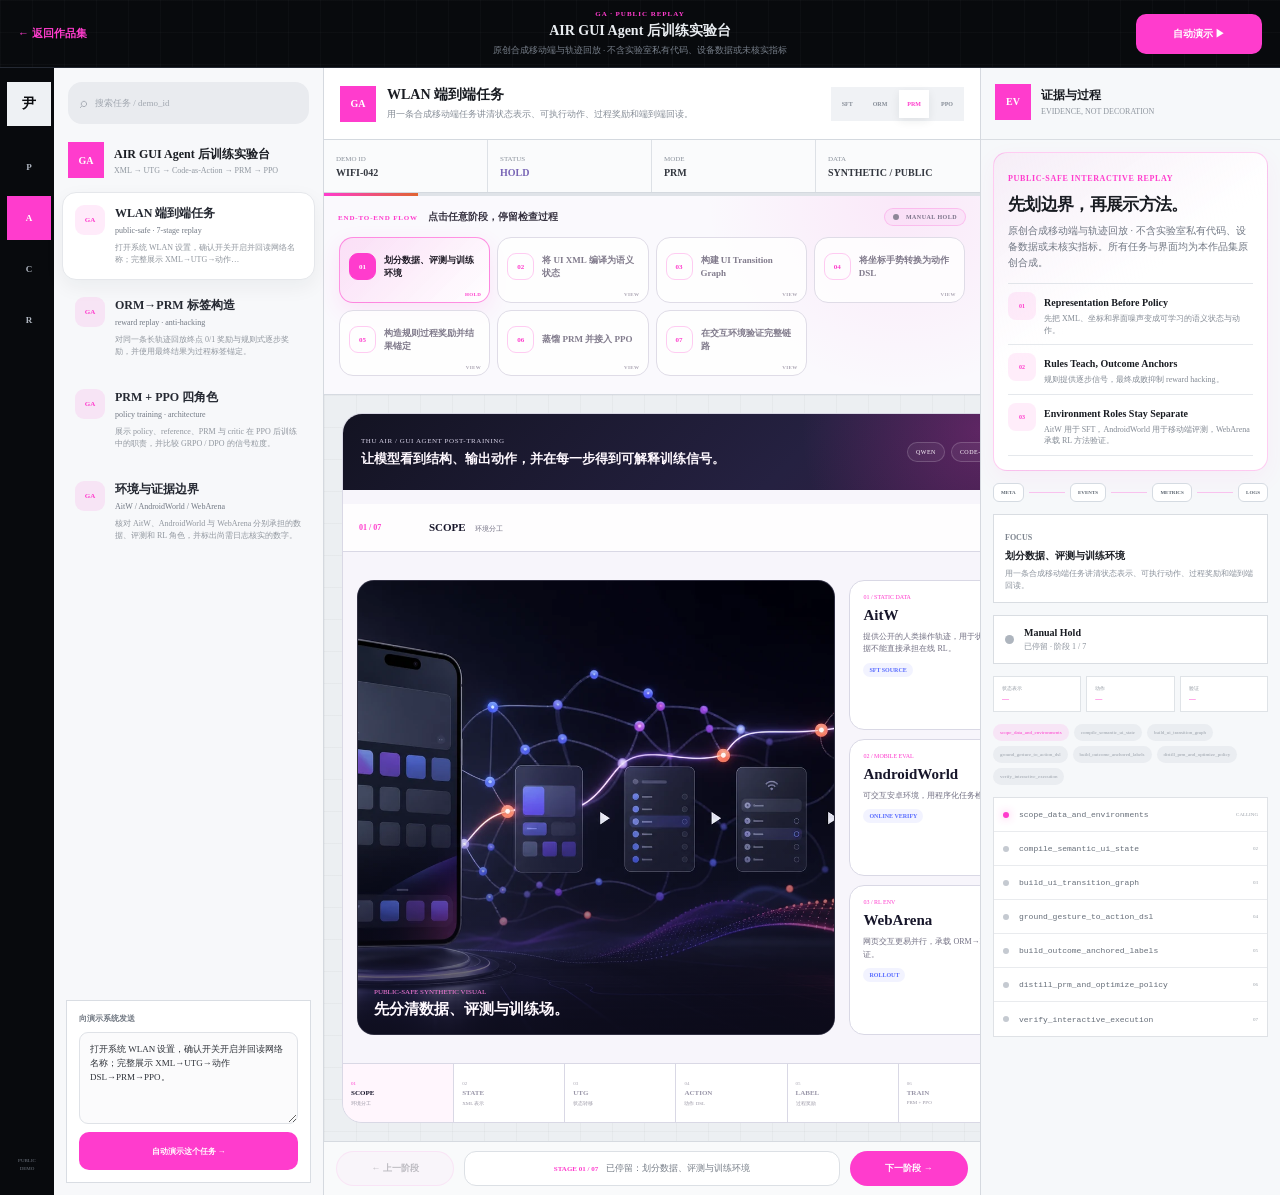
==== commit 1a4cc805: "deploy: add manual demo stage controls" ====
--- a/demos/agent/index.html
+++ b/demos/agent/index.html
@@ -1,4 +1,4 @@
-<!DOCTYPE html><html lang="zh-CN"><head><meta charSet="utf-8"/><meta name="viewport" content="width=device-width, initial-scale=1"/><link rel="preload" as="image" href="/demo/agent/agent-workbench.webp"/><link rel="stylesheet" href="/assets/index-CevM-QL2.css" data-rsc-css-href="/assets/index-CevM-QL2.css" data-precedence="vite-rsc/importer-resources"/><link rel="modulepreload" href="/assets/layout-segment-context-DFTBbABx.js" crossorigin=""/><link rel="modulepreload" href="/assets/rolldown-runtime-S-ySWqyJ.js" crossorigin=""/><link rel="modulepreload" href="/assets/index-BM3Xgveg.js" crossorigin=""/><link rel="modulepreload" href="/assets/framework-CXnKph_e.js" crossorigin=""/><link rel="modulepreload" href="/assets/DemoStudio-BvqUXfPS.js" crossorigin=""/><title>AIR GUI Agent 后训练实验台 Demo · 尹海森</title><meta name="description" content="原创合成移动端与轨迹回放 · 不含实验室私有代码、设备数据或未核实指标"/><meta name="keywords" content="尹海森,AIGC 算法,多模态生成,Reward Model,GUI Agent,强化学习"/><meta name="author" content="尹海森"/><meta property="og:title" content="尹海森 | AIGC 算法与生成系统"/><meta property="og:description" content="从生成、评测与偏好对齐，一路走到用户和商业结果。"/><meta property="og:url" content="https://hisensen.github.io"/><meta property="og:type" content="website"/><meta property="og:locale" content="zh_CN"/><meta property="og:image" content="https://hisensen.github.io/og-dossier.png"/><meta property="og:image:width" content="1733"/><meta property="og:image:height" content="907"/><meta property="og:image:alt" content="Yin Haisen - AIGC Application Algorithm"/><meta name="twitter:card" content="summary_large_image"/><meta name="twitter:title" content="尹海森 | AIGC 算法与生成系统"/><meta name="twitter:description" content="从生成、评测与偏好对齐，一路走到用户和商业结果。"/><meta name="twitter:image" content="https://hisensen.github.io/og-dossier.png"/><script>self.__VINEXT_RSC_PARAMS__={"projectId":"agent"}</script><script>self.__VINEXT_RSC_NAV__={"pathname":"/demos/agent","searchParams":[]}</script><link rel="modulepreload" href="/assets/index-BM3Xgveg.js" />
+<!DOCTYPE html><html lang="zh-CN"><head><meta charSet="utf-8"/><meta name="viewport" content="width=device-width, initial-scale=1"/><link rel="preload" as="image" href="/demo/agent/agent-workbench.webp"/><link rel="stylesheet" href="/assets/index-DRVW2FSv.css" data-rsc-css-href="/assets/index-DRVW2FSv.css" data-precedence="vite-rsc/importer-resources"/><link rel="modulepreload" href="/assets/layout-segment-context-CDIeY-jh.js" crossorigin=""/><link rel="modulepreload" href="/assets/rolldown-runtime-S-ySWqyJ.js" crossorigin=""/><link rel="modulepreload" href="/assets/index-JzDXKvNS.js" crossorigin=""/><link rel="modulepreload" href="/assets/framework-CXnKph_e.js" crossorigin=""/><link rel="modulepreload" href="/assets/DemoStudio-DSstH5AD.js" crossorigin=""/><title>AIR GUI Agent 后训练实验台 Demo · 尹海森</title><meta name="description" content="原创合成移动端与轨迹回放 · 不含实验室私有代码、设备数据或未核实指标"/><meta name="keywords" content="尹海森,AIGC 算法,多模态生成,Reward Model,GUI Agent,强化学习"/><meta name="author" content="尹海森"/><meta property="og:title" content="尹海森 | AIGC 算法与生成系统"/><meta property="og:description" content="从生成、评测与偏好对齐，一路走到用户和商业结果。"/><meta property="og:url" content="https://hisensen.github.io"/><meta property="og:type" content="website"/><meta property="og:locale" content="zh_CN"/><meta property="og:image" content="https://hisensen.github.io/og-dossier.png"/><meta property="og:image:width" content="1733"/><meta property="og:image:height" content="907"/><meta property="og:image:alt" content="Yin Haisen - AIGC Application Algorithm"/><meta name="twitter:card" content="summary_large_image"/><meta name="twitter:title" content="尹海森 | AIGC 算法与生成系统"/><meta name="twitter:description" content="从生成、评测与偏好对齐，一路走到用户和商业结果。"/><meta name="twitter:image" content="https://hisensen.github.io/og-dossier.png"/><script>self.__VINEXT_RSC_PARAMS__={"projectId":"agent"}</script><script>self.__VINEXT_RSC_NAV__={"pathname":"/demos/agent","searchParams":[]}</script><link rel="modulepreload" href="/assets/index-JzDXKvNS.js" />
 <link rel="preload" href="/assets/_vinext_fonts/geist-8ac0455e797f/geist-ff2310f5.woff2" as="font" type="font/woff2" crossorigin />
 <link rel="preload" href="/assets/_vinext_fonts/geist-8ac0455e797f/geist-875ccdd4.woff2" as="font" type="font/woff2" crossorigin />
 <link rel="preload" href="/assets/_vinext_fonts/geist-8ac0455e797f/geist-52306abf.woff2" as="font" type="font/woff2" crossorigin />
@@ -119,4 +119,4 @@
 
 .__variable_geist_mono_1diim1n { --font-geist-mono: 'Geist Mono', sans-serif; }
 </style>
-<meta name="github-pages-build" content="static-vinext-export"/></head><body class="__variable_geist_0tvmz3h __variable_geist_mono_1diim1n"><div class="studio-page studio-page--agent"><header class="studio-header"><a href="/#project-agent">← 返回作品集</a><div><strong>AIR GUI Agent 后训练实验台<!-- --> Demo</strong><small>原创合成移动端与轨迹回放 · 不含实验室私有代码、设备数据或未核实指标</small></div><button type="button">开始体验 →</button></header><main class="studio-shell"><nav class="studio-rail" aria-label="切换项目 Demo"><a class="studio-rail__brand" href="/">尹</a><a aria-label="偏好优化" class="" href="/demos/preference">P<span>偏好优化</span></a><a aria-label="GUI Agent" class="is-active" href="/demos/agent">A<span>GUI Agent</span></a><a aria-label="内容引擎" class="" href="/demos/creator">C<span>内容引擎</span></a><a aria-label="策略研究" class="" href="/demos/research">R<span>策略研究</span></a><small>PUBLIC<br/>DEMO</small></nav><aside class="studio-scenarios"><div class="studio-search">⌕ <span>搜索任务 / demo_id</span></div><div class="studio-scenarios__title"><span>GA</span><div><strong>AIR GUI Agent 后训练实验台</strong><small>XML → UTG → Code-as-Action → PRM → PPO</small></div></div><div class="studio-scenario-list"><button class="is-active" type="button"><span>GA</span><div><strong>WLAN 端到端任务</strong><small>public-safe · 7-stage replay</small><p>打开系统 WLAN 设置，确认开关开启并回读网络名称；完整展示 XML→UTG→动作 DSL→PRM→PPO。</p></div></button><button class="" type="button"><span>GA</span><div><strong>ORM→PRM 标签构造</strong><small>reward replay · anti-hacking</small><p>对同一条长轨迹回放终点 0/1 奖励与规则式逐步奖励，并使用最终结果为过程标签锚定。</p></div></button><button class="" type="button"><span>GA</span><div><strong>PRM + PPO 四角色</strong><small>policy training · architecture</small><p>展示 policy、reference、PRM 与 critic 在 PPO 后训练中的职责，并比较 GRPO / DPO 的信号粒度。</p></div></button><button class="" type="button"><span>GA</span><div><strong>环境与证据边界</strong><small>AitW / AndroidWorld / WebArena</small><p>核对 AitW、AndroidWorld 与 WebArena 分别承担的数据、评测和 RL 角色，并标出尚需日志核实的数字。</p></div></button></div><div class="studio-dispatch"><label for="studio-prompt">向演示系统发送</label><textarea id="studio-prompt" rows="5">打开系统 WLAN 设置，确认开关开启并回读网络名称；完整展示 XML→UTG→动作 DSL→PRM→PPO。</textarea><button id="demo-run" type="button">运行这个合成任务 →</button></div></aside><section class="studio-workspace"><div class="studio-workspace__title"><span>GA</span><div><strong>WLAN 端到端任务</strong><small>用一条合成移动端任务讲清状态表示、可执行动作、过程奖励和端到端回读。</small></div><div class="studio-mode-switch" aria-label="切换演示模式"><button class="" type="button">SFT</button><button class="" type="button">ORM</button><button class="is-active" type="button">PRM</button><button class="" type="button">PPO</button></div></div><div class="studio-meta"><div><span>DEMO ID</span><strong>WIFI<!-- -->-042</strong></div><div><span>STATUS</span><strong class="status-idle">IDLE</strong></div><div><span>MODE</span><strong>PRM</strong></div><div><span>DATA</span><strong>SYNTHETIC / PUBLIC</strong></div></div><div class="studio-progress"><i style="width:0%"></i></div><div class="studio-canvas"><div class="studio-agent agent-replay agent-replay--phase-0"><div class="agent-replay__mission"><div><span>THU AIR / GUI AGENT POST-TRAINING</span><strong>让模型看到结构、输出动作，并在每一步得到可解释训练信号。</strong></div><div><span>QWEN</span><span>CODE-AS-ACTION</span><span>PRM / STEPWISE</span></div></div><div class="agent-replay__stage-header"><span>0<!-- -->1<!-- --> / 07</span><div><strong>SCOPE</strong><small>环境分工</small></div><b>READY</b></div><div class="agent-stage agent-stage--scope"><figure class="agent-stage__hero"><img alt="GUI Agent 手机状态、界面转移图与执行路径的原创合成可视化" src="/demo/agent/agent-workbench.webp"/><figcaption><span>PUBLIC-SAFE SYNTHETIC VISUAL</span><strong>先分清数据、评测与训练场。</strong></figcaption></figure><div class="agent-env-grid"><article><span>01 / STATIC DATA</span><strong>AitW</strong><p>提供公开的人类操作轨迹，用于状态—动作重构与 SFT；静态数据不能直接承担在线 RL。</p><b>SFT SOURCE</b></article><article><span>02 / MOBILE EVAL</span><strong>AndroidWorld</strong><p>可交互安卓环境，用程序化任务检查端到端动作是否真正完成。</p><b>ONLINE VERIFY</b></article><article><span>03 / RL ENV</span><strong>WebArena</strong><p>网页交互更易并行，承载 ORM→PRM 与策略后训练的方法验证。</p><b>ROLLOUT</b></article></div></div><div class="agent-replay__pipeline"><span class="is-active"><i>0<!-- -->1</i><strong>SCOPE</strong><small>环境分工</small></span><span class=""><i>0<!-- -->2</i><strong>STATE</strong><small>XML 表示</small></span><span class=""><i>0<!-- -->3</i><strong>UTG</strong><small>状态转移</small></span><span class=""><i>0<!-- -->4</i><strong>ACTION</strong><small>动作 DSL</small></span><span class=""><i>0<!-- -->5</i><strong>LABEL</strong><small>过程奖励</small></span><span class=""><i>0<!-- -->6</i><strong>TRAIN</strong><small>PRM + PPO</small></span><span class=""><i>0<!-- -->7</i><strong>VERIFY</strong><small>端到端验证</small></span></div></div></div><div class="studio-commandline"><span>等待运行：选择任务、模式，然后启动公开安全演示。</span><button type="button">RUN</button></div></section><aside class="studio-evidence"><div class="studio-evidence__heading"><span>EV</span><div><strong>证据与过程</strong><small>EVIDENCE, NOT DECORATION</small></div></div><section class="studio-safe-card"><span>PUBLIC-SAFE INTERACTIVE REPLAY</span><h2>先划边界，再展示方法。</h2><p>原创合成移动端与轨迹回放 · 不含实验室私有代码、设备数据或未核实指标<!-- -->。所有任务与界面均为本作品集原创合成。</p><div><article><span>0<!-- -->1</span><div><strong>Representation Before Policy</strong><p>先把 XML、坐标和界面噪声变成可学习的语义状态与动作。</p></div></article><article><span>0<!-- -->2</span><div><strong>Rules Teach, Outcome Anchors</strong><p>规则提供逐步信号，最终成败抑制 reward hacking。</p></div></article><article><span>0<!-- -->3</span><div><strong>Environment Roles Stay Separate</strong><p>AitW 用于 SFT，AndroidWorld 用于移动端评测，WebArena 承载 RL 方法验证。</p></div></article></div></section><div class="studio-evidence-chain"><span>META</span><i></i><span>EVENTS</span><i></i><span>METRICS</span><i></i><span>LOGS</span></div><div class="studio-focus"><span>FOCUS</span><strong>等待任务启动</strong><small>用一条合成移动端任务讲清状态表示、可执行动作、过程奖励和端到端回读。</small></div><div class="studio-runtime is-idle"><i></i><div><strong>Idle</strong><span>准备接收任务</span></div></div><div class="studio-signals"><div><span>状态表示</span><strong>—</strong></div><div><span>动作</span><strong>—</strong></div><div><span>验证</span><strong>—</strong></div></div><div class="studio-tools"><span class="">scope_data_and_environments</span><span class="">compile_semantic_ui_state</span><span class="">build_ui_transition_graph</span><span class="">ground_gesture_to_action_dsl</span><span class="">build_outcome_anchored_labels</span><span class="">distill_prm_and_optimize_policy</span><span class="">verify_interactive_execution</span></div><div class="studio-tool-trace"><div class="is-queued"><i></i><code>scope_data_and_environments</code><span>01</span></div><div class="is-queued"><i></i><code>compile_semantic_ui_state</code><span>02</span></div><div class="is-queued"><i></i><code>build_ui_transition_graph</code><span>03</span></div><div class="is-queued"><i></i><code>ground_gesture_to_action_dsl</code><span>04</span></div><div class="is-queued"><i></i><code>build_outcome_anchored_labels</code><span>05</span></div><div class="is-queued"><i></i><code>distill_prm_and_optimize_policy</code><span>06</span></div><div class="is-queued"><i></i><code>verify_interactive_execution</code><span>07</span></div></div></aside></main></div><script id="_R_">import("/assets/index-BM3Xgveg.js")</script></body></html><script>self.__VINEXT_RSC_CHUNKS__=self.__VINEXT_RSC_CHUNKS__||[];self.__VINEXT_RSC_CHUNKS__.push("2:I[\"8c0f216c4604\",[],\"Children\",1]\n3:I[\"15c18cfaeeff\",[],\"LayoutSegmentProvider\",1]\n4:I[\"8c0f216c4604\",[],\"Slot\",1]\n5:I[\"593f344dc510\",[],\"RedirectBoundary\",1]\n:HL[\"/assets/index-CevM-QL2.css\",\"style\"]\n")</script><script>self.__VINEXT_RSC_CHUNKS__=self.__VINEXT_RSC_CHUNKS__||[];self.__VINEXT_RSC_CHUNKS__.push("0:{\"__route\":\"route:/demos/agent\",\"__interceptionContext\":null,\"__layoutIds\":[\"layout:/\"],\"__rootLayout\":\"/\",\"page:/demos/agent\":\"$L1\",\"layout:/\":[[[[\"$\",\"link\",\"css:/assets/index-CevM-QL2.css\",{\"rel\":\"stylesheet\",\"precedence\":\"vite-rsc/importer-resources\",\"href\":\"/assets/index-CevM-QL2.css\",\"data-rsc-css-href\":\"/assets/index-CevM-QL2.css\"}],\"$undefined\"],[\"$\",\"html\",null,{\"lang\":\"zh-CN\",\"children\":[\"$\",\"body\",null,{\"className\":\"__variable_geist_0tvmz3h __variable_geist_mono_1diim1n\",\"children\":[\"$\",\"$L2\",null,{}]}]}]],null],\"route:/demos/agent\":[[[\"$\",\"meta\",null,{\"charSet\":\"utf-8\"}],[[\"$\",\"title\",\"0\",{\"children\":\"AIR GUI Agent 后训练实验台 Demo · 尹海森\"}],[\"$\",\"meta\",\"1\",{\"name\":\"description\",\"content\":\"原创合成移动端与轨迹回放 · 不含实验室私有代码、设备数据或未核实指标\"}],[\"$\",\"meta\",\"2\",{\"name\":\"keywords\",\"content\":\"尹海森,AIGC 算法,多模态生成,Reward Model,GUI Agent,强化学习\"}],[\"$\",\"meta\",\"3\",{\"name\":\"author\",\"content\":\"尹海森\"}],[\"$\",\"meta\",\"4\",{\"property\":\"og:title\",\"content\":\"尹海森 | AIGC 算法与生成系统\"}],[\"$\",\"meta\",\"5\",{\"property\":\"og:description\",\"content\":\"从生成、评测与偏好对齐，一路走到用户和商业结果。\"}],[\"$\",\"meta\",\"6\",{\"property\":\"og:url\",\"content\":\"https://hisensen.github.io\"}],[\"$\",\"meta\",\"7\",{\"property\":\"og:type\",\"content\":\"website\"}],[\"$\",\"meta\",\"8\",{\"property\":\"og:locale\",\"content\":\"zh_CN\"}],[\"$\",\"meta\",\"9\",{\"property\":\"og:image\",\"content\":\"https://hisensen.github.io/og-dossier.png\"}],[\"$\",\"meta\",\"10\",{\"property\":\"og:image:width\",\"content\":\"1733\"}],[\"$\",\"meta\",\"11\",{\"property\":\"og:image:height\",\"content\":\"907\"}],[\"$\",\"meta\",\"12\",{\"property\":\"og:image:alt\",\"content\":\"Yin Haisen - AIGC Application Algorithm\"}],[\"$\",\"meta\",\"13\",{\"name\":\"twitter:card\",\"content\":\"summary_large_image\"}],[\"$\",\"meta\",\"14\",{\"name\":\"twitter:title\",\"content\":\"尹海森 | AIGC 算法与生成系统\"}],[\"$\",\"meta\",\"15\",{\"name\":\"twitter:description\",\"content\":\"从生成、评测与偏好对齐，一路走到用户和商业结果。\"}],[\"$\",\"meta\",\"16\",{\"name\":\"twitter:image\",\"content\":\"https://hisensen.github.io/og-dossier.png\"}]],[[\"$\",\"meta\",\"0\",{\"name\":\"viewport\",\"content\":\"width=device-width, initial-scale=1\"}]]],[\"$\",\"$L3\",null,{\"segmentMap\":{\"children\":[\"demos\",\"agent\"]},\"children\":[\"$\",\"$L4\",null,{\"id\":\"layout:/\",\"parallelSlots\":\"$undefined\",\"children\":[\"$\",\"$L5\",null,{\"children\":[\"$\",\"$L3\",null,{\"segmentMap\":{\"children\":[]},\"children\":[\"$\",\"$L4\",null,{\"id\":\"page:/demos/agent\"}]}]}]}]}]],\"__layoutFlags\":{\"layout:/\":\"s\"},\"__artifactCompatibility\":{\"schemaVersion\":1,\"graphVersion\":\"app-route-graph:1bvandz1k43oc0\",\"deploymentVersion\":\"905a9235-86f0-442f-8ff7-b8259201409d\",\"appElementsSchemaVersion\":1,\"rscPayloadSchemaVersion\":1,\"rootBoundaryId\":\"/\",\"renderEpoch\":null}}\n")</script><script>self.__VINEXT_RSC_CHUNKS__=self.__VINEXT_RSC_CHUNKS__||[];self.__VINEXT_RSC_CHUNKS__.push("6:I[\"1dc590689789\",[],\"DemoStudio\",1]\n")</script><script>self.__VINEXT_RSC_CHUNKS__=self.__VINEXT_RSC_CHUNKS__||[];self.__VINEXT_RSC_CHUNKS__.push("1:[\"$\",\"$L6\",null,{\"definition\":{\"id\":\"agent\",\"code\":\"GA\",\"title\":\"AIR GUI Agent 后训练实验台\",\"subtitle\":\"XML → UTG → Code-as-Action → PRM → PPO\",\"disclaimer\":\"原创合成移动端与轨迹回放 · 不含实验室私有代码、设备数据或未核实指标\",\"stages\":[\"划分数据、评测与训练环境\",\"将 UI XML 编译为语义状态\",\"构建 UI Transition Graph\",\"将坐标手势转换为动作 DSL\",\"构造规则过程奖励并结果锚定\",\"蒸馏 PRM 并接入 PPO\",\"在交互环境验证完整链路\"],\"modes\":[\"SFT\",\"ORM\",\"PRM\",\"PPO\"],\"tools\":[\"scope_data_and_environments\",\"compile_semantic_ui_state\",\"build_ui_transition_graph\",\"ground_gesture_to_action_dsl\",\"build_outcome_anchored_labels\",\"distill_prm_and_optimize_policy\",\"verify_interactive_execution\"],\"principles\":[{\"title\":\"Representation Before Policy\",\"detail\":\"先把 XML、坐标和界面噪声变成可学习的语义状态与动作。\"},{\"title\":\"Rules Teach, Outcome Anchors\",\"detail\":\"规则提供逐步信号，最终成败抑制 reward hacking。\"},{\"title\":\"Environment Roles Stay Separate\",\"detail\":\"AitW 用于 SFT，AndroidWorld 用于移动端评测，WebArena 承载 RL 方法验证。\"}],\"scenarios\":[{\"id\":\"wifi\",\"title\":\"WLAN 端到端任务\",\"meta\":\"public-safe · 7-stage replay\",\"prompt\":\"打开系统 WLAN 设置，确认开关开启并回读网络名称；完整展示 XML→UTG→动作 DSL→PRM→PPO。\",\"objective\":\"用一条合成移动端任务讲清状态表示、可执行动作、过程奖励和端到端回读。\",\"signals\":[{\"label\":\"状态表示\",\"value\":\"XML→UTG\"},{\"label\":\"动作\",\"value\":\"EXECUTABLE\"},{\"label\":\"验证\",\"value\":\"END-TO-END\"}]},{\"id\":\"reward\",\"title\":\"ORM→PRM 标签构造\",\"meta\":\"reward replay · anti-hacking\",\"prompt\":\"对同一条长轨迹回放终点 0/1 奖励与规则式逐步奖励，并使用最终结果为过程标签锚定。\",\"objective\":\"解释稀疏回报、信用分配和 reward hacking 为什么要求过程奖励与结果真值同时存在。\",\"signals\":[{\"label\":\"ORM\",\"value\":\"FINAL ONLY\"},{\"label\":\"PRM\",\"value\":\"STEPWISE\"},{\"label\":\"锚定\",\"value\":\"OUTCOME\"}]},{\"id\":\"policy\",\"title\":\"PRM + PPO 四角色\",\"meta\":\"policy training · architecture\",\"prompt\":\"展示 policy、reference、PRM 与 critic 在 PPO 后训练中的职责，并比较 GRPO / DPO 的信号粒度。\",\"objective\":\"避免把 PRM 和 critic 混为一谈，让后训练的内存角色与数据流一眼可见。\",\"signals\":[{\"label\":\"模型角色\",\"value\":\"4 ROLES\"},{\"label\":\"奖励\",\"value\":\"DENSE\"},{\"label\":\"约束\",\"value\":\"KL\"}]},{\"id\":\"boundary\",\"title\":\"环境与证据边界\",\"meta\":\"AitW / AndroidWorld / WebArena\",\"prompt\":\"核对 AitW、AndroidWorld 与 WebArena 分别承担的数据、评测和 RL 角色，并标出尚需日志核实的数字。\",\"objective\":\"把已确认的方法、公开环境事实和未核实指标分层展示。\",\"signals\":[{\"label\":\"SFT\",\"value\":\"AITW\"},{\"label\":\"移动端评测\",\"value\":\"ANDROIDWORLD\"},{\"label\":\"RL\",\"value\":\"WEBARENA\"}]}]}}]\n")</script><script>self.__VINEXT_RSC_DONE__=true</script>+<meta name="github-pages-build" content="static-vinext-export"/></head><body class="__variable_geist_0tvmz3h __variable_geist_mono_1diim1n"><div class="studio-page studio-page--agent"><header class="studio-header"><a href="/#project-agent">← 返回作品集</a><div><span class="studio-header__eyebrow">GA<!-- --> · PUBLIC REPLAY</span><strong>AIR GUI Agent 后训练实验台</strong><small>原创合成移动端与轨迹回放 · 不含实验室私有代码、设备数据或未核实指标</small></div><button type="button">自动演示 ▶</button></header><main class="studio-shell"><nav class="studio-rail" aria-label="切换项目 Demo"><a class="studio-rail__brand" href="/">尹</a><a aria-label="偏好优化" class="" href="/demos/preference">P<span>偏好优化</span></a><a aria-label="GUI Agent" class="is-active" href="/demos/agent">A<span>GUI Agent</span></a><a aria-label="内容引擎" class="" href="/demos/creator">C<span>内容引擎</span></a><a aria-label="策略研究" class="" href="/demos/research">R<span>策略研究</span></a><small>PUBLIC<br/>DEMO</small></nav><aside class="studio-scenarios"><div class="studio-search">⌕ <span>搜索任务 / demo_id</span></div><div class="studio-scenarios__title"><span>GA</span><div><strong>AIR GUI Agent 后训练实验台</strong><small>XML → UTG → Code-as-Action → PRM → PPO</small></div></div><div class="studio-scenario-list"><button class="is-active" type="button"><span>GA</span><div><strong>WLAN 端到端任务</strong><small>public-safe · 7-stage replay</small><p>打开系统 WLAN 设置，确认开关开启并回读网络名称；完整展示 XML→UTG→动作 DSL→PRM→PPO。</p></div></button><button class="" type="button"><span>GA</span><div><strong>ORM→PRM 标签构造</strong><small>reward replay · anti-hacking</small><p>对同一条长轨迹回放终点 0/1 奖励与规则式逐步奖励，并使用最终结果为过程标签锚定。</p></div></button><button class="" type="button"><span>GA</span><div><strong>PRM + PPO 四角色</strong><small>policy training · architecture</small><p>展示 policy、reference、PRM 与 critic 在 PPO 后训练中的职责，并比较 GRPO / DPO 的信号粒度。</p></div></button><button class="" type="button"><span>GA</span><div><strong>环境与证据边界</strong><small>AitW / AndroidWorld / WebArena</small><p>核对 AitW、AndroidWorld 与 WebArena 分别承担的数据、评测和 RL 角色，并标出尚需日志核实的数字。</p></div></button></div><div class="studio-dispatch"><label for="studio-prompt">向演示系统发送</label><textarea id="studio-prompt" rows="5">打开系统 WLAN 设置，确认开关开启并回读网络名称；完整展示 XML→UTG→动作 DSL→PRM→PPO。</textarea><button id="demo-run" type="button">自动演示这个任务 →</button></div></aside><section class="studio-workspace"><div class="studio-workspace__title"><span>GA</span><div><strong>WLAN 端到端任务</strong><small>用一条合成移动端任务讲清状态表示、可执行动作、过程奖励和端到端回读。</small></div><div class="studio-mode-switch" aria-label="切换演示模式"><button class="" type="button">SFT</button><button class="" type="button">ORM</button><button class="is-active" type="button">PRM</button><button class="" type="button">PPO</button></div></div><div class="studio-meta"><div><span>DEMO ID</span><strong>WIFI<!-- -->-042</strong></div><div><span>STATUS</span><strong class="status-hold">HOLD</strong></div><div><span>MODE</span><strong>PRM</strong></div><div><span>DATA</span><strong>SYNTHETIC / PUBLIC</strong></div></div><div class="studio-progress"><i style="width:14.285714285714285%"></i></div><section class="studio-stage-navigator" aria-label="AIR GUI Agent 后训练实验台 演示阶段"><header><div><span>END-TO-END FLOW</span><strong>点击任意阶段，停留检查过程</strong></div><div class="is-hold" aria-live="polite"><i></i><span>MANUAL HOLD</span></div></header><nav><button aria-current="step" class="is-active " data-stage-index="0" type="button"><i>01</i><strong>划分数据、评测与训练环境</strong><b>HOLD</b></button><button class=" " data-stage-index="1" type="button"><i>02</i><strong>将 UI XML 编译为语义状态</strong><b>VIEW</b></button><button class=" " data-stage-index="2" type="button"><i>03</i><strong>构建 UI Transition Graph</strong><b>VIEW</b></button><button class=" " data-stage-index="3" type="button"><i>04</i><strong>将坐标手势转换为动作 DSL</strong><b>VIEW</b></button><button class=" " data-stage-index="4" type="button"><i>05</i><strong>构造规则过程奖励并结果锚定</strong><b>VIEW</b></button><button class=" " data-stage-index="5" type="button"><i>06</i><strong>蒸馏 PRM 并接入 PPO</strong><b>VIEW</b></button><button class=" " data-stage-index="6" type="button"><i>07</i><strong>在交互环境验证完整链路</strong><b>VIEW</b></button></nav></section><div class="studio-canvas"><div class="studio-agent agent-replay agent-replay--phase-0"><div class="agent-replay__mission"><div><span>THU AIR / GUI AGENT POST-TRAINING</span><strong>让模型看到结构、输出动作，并在每一步得到可解释训练信号。</strong></div><div><span>QWEN</span><span>CODE-AS-ACTION</span><span>PRM / STEPWISE</span></div></div><div class="agent-replay__stage-header"><span>0<!-- -->1<!-- --> / 07</span><div><strong>SCOPE</strong><small>环境分工</small></div><b>REPLAYING</b></div><div class="agent-stage agent-stage--scope"><figure class="agent-stage__hero"><img alt="GUI Agent 手机状态、界面转移图与执行路径的原创合成可视化" src="/demo/agent/agent-workbench.webp"/><figcaption><span>PUBLIC-SAFE SYNTHETIC VISUAL</span><strong>先分清数据、评测与训练场。</strong></figcaption></figure><div class="agent-env-grid"><article><span>01 / STATIC DATA</span><strong>AitW</strong><p>提供公开的人类操作轨迹，用于状态—动作重构与 SFT；静态数据不能直接承担在线 RL。</p><b>SFT SOURCE</b></article><article><span>02 / MOBILE EVAL</span><strong>AndroidWorld</strong><p>可交互安卓环境，用程序化任务检查端到端动作是否真正完成。</p><b>ONLINE VERIFY</b></article><article><span>03 / RL ENV</span><strong>WebArena</strong><p>网页交互更易并行，承载 ORM→PRM 与策略后训练的方法验证。</p><b>ROLLOUT</b></article></div></div><div class="agent-replay__pipeline"><span class="is-active"><i>0<!-- -->1</i><strong>SCOPE</strong><small>环境分工</small></span><span class=""><i>0<!-- -->2</i><strong>STATE</strong><small>XML 表示</small></span><span class=""><i>0<!-- -->3</i><strong>UTG</strong><small>状态转移</small></span><span class=""><i>0<!-- -->4</i><strong>ACTION</strong><small>动作 DSL</small></span><span class=""><i>0<!-- -->5</i><strong>LABEL</strong><small>过程奖励</small></span><span class=""><i>0<!-- -->6</i><strong>TRAIN</strong><small>PRM + PPO</small></span><span class=""><i>0<!-- -->7</i><strong>VERIFY</strong><small>端到端验证</small></span></div></div></div><footer class="studio-stage-controls"><button disabled="" type="button">← 上一阶段</button><span><b>STAGE <!-- -->01<!-- --> / <!-- -->07</b>已停留：划分数据、评测与训练环境</span><button type="button">下一阶段 →</button></footer></section><aside class="studio-evidence"><div class="studio-evidence__heading"><span>EV</span><div><strong>证据与过程</strong><small>EVIDENCE, NOT DECORATION</small></div></div><section class="studio-safe-card"><span>PUBLIC-SAFE INTERACTIVE REPLAY</span><h2>先划边界，再展示方法。</h2><p>原创合成移动端与轨迹回放 · 不含实验室私有代码、设备数据或未核实指标<!-- -->。所有任务与界面均为本作品集原创合成。</p><div><article><span>0<!-- -->1</span><div><strong>Representation Before Policy</strong><p>先把 XML、坐标和界面噪声变成可学习的语义状态与动作。</p></div></article><article><span>0<!-- -->2</span><div><strong>Rules Teach, Outcome Anchors</strong><p>规则提供逐步信号，最终成败抑制 reward hacking。</p></div></article><article><span>0<!-- -->3</span><div><strong>Environment Roles Stay Separate</strong><p>AitW 用于 SFT，AndroidWorld 用于移动端评测，WebArena 承载 RL 方法验证。</p></div></article></div></section><div class="studio-evidence-chain"><span>META</span><i></i><span>EVENTS</span><i></i><span>METRICS</span><i></i><span>LOGS</span></div><div class="studio-focus"><span>FOCUS</span><strong>划分数据、评测与训练环境</strong><small>用一条合成移动端任务讲清状态表示、可执行动作、过程奖励和端到端回读。</small></div><div class="studio-runtime is-hold"><i></i><div><strong>Manual Hold</strong><span>已停留 · 阶段 1 / 7</span></div></div><div class="studio-signals"><div><span>状态表示</span><strong>—</strong></div><div><span>动作</span><strong>—</strong></div><div><span>验证</span><strong>—</strong></div></div><div class="studio-tools"><span class="is-active">scope_data_and_environments</span><span class="">compile_semantic_ui_state</span><span class="">build_ui_transition_graph</span><span class="">ground_gesture_to_action_dsl</span><span class="">build_outcome_anchored_labels</span><span class="">distill_prm_and_optimize_policy</span><span class="">verify_interactive_execution</span></div><div class="studio-tool-trace"><div class="is-active"><i></i><code>scope_data_and_environments</code><span>CALLING</span></div><div class="is-queued"><i></i><code>compile_semantic_ui_state</code><span>02</span></div><div class="is-queued"><i></i><code>build_ui_transition_graph</code><span>03</span></div><div class="is-queued"><i></i><code>ground_gesture_to_action_dsl</code><span>04</span></div><div class="is-queued"><i></i><code>build_outcome_anchored_labels</code><span>05</span></div><div class="is-queued"><i></i><code>distill_prm_and_optimize_policy</code><span>06</span></div><div class="is-queued"><i></i><code>verify_interactive_execution</code><span>07</span></div></div></aside></main></div><script id="_R_">import("/assets/index-JzDXKvNS.js")</script></body></html><script>self.__VINEXT_RSC_CHUNKS__=self.__VINEXT_RSC_CHUNKS__||[];self.__VINEXT_RSC_CHUNKS__.push("2:I[\"8c0f216c4604\",[],\"Children\",1]\n3:I[\"15c18cfaeeff\",[],\"LayoutSegmentProvider\",1]\n4:I[\"8c0f216c4604\",[],\"Slot\",1]\n5:I[\"593f344dc510\",[],\"RedirectBoundary\",1]\n:HL[\"/assets/index-DRVW2FSv.css\",\"style\"]\n")</script><script>self.__VINEXT_RSC_CHUNKS__=self.__VINEXT_RSC_CHUNKS__||[];self.__VINEXT_RSC_CHUNKS__.push("0:{\"__route\":\"route:/demos/agent\",\"__interceptionContext\":null,\"__layoutIds\":[\"layout:/\"],\"__rootLayout\":\"/\",\"page:/demos/agent\":\"$L1\",\"layout:/\":[[[[\"$\",\"link\",\"css:/assets/index-DRVW2FSv.css\",{\"rel\":\"stylesheet\",\"precedence\":\"vite-rsc/importer-resources\",\"href\":\"/assets/index-DRVW2FSv.css\",\"data-rsc-css-href\":\"/assets/index-DRVW2FSv.css\"}],\"$undefined\"],[\"$\",\"html\",null,{\"lang\":\"zh-CN\",\"children\":[\"$\",\"body\",null,{\"className\":\"__variable_geist_0tvmz3h __variable_geist_mono_1diim1n\",\"children\":[\"$\",\"$L2\",null,{}]}]}]],null],\"route:/demos/agent\":[[[\"$\",\"meta\",null,{\"charSet\":\"utf-8\"}],[[\"$\",\"title\",\"0\",{\"children\":\"AIR GUI Agent 后训练实验台 Demo · 尹海森\"}],[\"$\",\"meta\",\"1\",{\"name\":\"description\",\"content\":\"原创合成移动端与轨迹回放 · 不含实验室私有代码、设备数据或未核实指标\"}],[\"$\",\"meta\",\"2\",{\"name\":\"keywords\",\"content\":\"尹海森,AIGC 算法,多模态生成,Reward Model,GUI Agent,强化学习\"}],[\"$\",\"meta\",\"3\",{\"name\":\"author\",\"content\":\"尹海森\"}],[\"$\",\"meta\",\"4\",{\"property\":\"og:title\",\"content\":\"尹海森 | AIGC 算法与生成系统\"}],[\"$\",\"meta\",\"5\",{\"property\":\"og:description\",\"content\":\"从生成、评测与偏好对齐，一路走到用户和商业结果。\"}],[\"$\",\"meta\",\"6\",{\"property\":\"og:url\",\"content\":\"https://hisensen.github.io\"}],[\"$\",\"meta\",\"7\",{\"property\":\"og:type\",\"content\":\"website\"}],[\"$\",\"meta\",\"8\",{\"property\":\"og:locale\",\"content\":\"zh_CN\"}],[\"$\",\"meta\",\"9\",{\"property\":\"og:image\",\"content\":\"https://hisensen.github.io/og-dossier.png\"}],[\"$\",\"meta\",\"10\",{\"property\":\"og:image:width\",\"content\":\"1733\"}],[\"$\",\"meta\",\"11\",{\"property\":\"og:image:height\",\"content\":\"907\"}],[\"$\",\"meta\",\"12\",{\"property\":\"og:image:alt\",\"content\":\"Yin Haisen - AIGC Application Algorithm\"}],[\"$\",\"meta\",\"13\",{\"name\":\"twitter:card\",\"content\":\"summary_large_image\"}],[\"$\",\"meta\",\"14\",{\"name\":\"twitter:title\",\"content\":\"尹海森 | AIGC 算法与生成系统\"}],[\"$\",\"meta\",\"15\",{\"name\":\"twitter:description\",\"content\":\"从生成、评测与偏好对齐，一路走到用户和商业结果。\"}],[\"$\",\"meta\",\"16\",{\"name\":\"twitter:image\",\"content\":\"https://hisensen.github.io/og-dossier.png\"}]],[[\"$\",\"meta\",\"0\",{\"name\":\"viewport\",\"content\":\"width=device-width, initial-scale=1\"}]]],[\"$\",\"$L3\",null,{\"segmentMap\":{\"children\":[\"demos\",\"agent\"]},\"children\":[\"$\",\"$L4\",null,{\"id\":\"layout:/\",\"parallelSlots\":\"$undefined\",\"children\":[\"$\",\"$L5\",null,{\"children\":[\"$\",\"$L3\",null,{\"segmentMap\":{\"children\":[]},\"children\":[\"$\",\"$L4\",null,{\"id\":\"page:/demos/agent\"}]}]}]}]}]],\"__layoutFlags\":{\"layout:/\":\"s\"},\"__artifactCompatibility\":{\"schemaVersion\":1,\"graphVersion\":\"app-route-graph:1bvandz1k43oc0\",\"deploymentVersion\":\"587b3658-2d33-4969-92cf-3efde053e5e6\",\"appElementsSchemaVersion\":1,\"rscPayloadSchemaVersion\":1,\"rootBoundaryId\":\"/\",\"renderEpoch\":null}}\n")</script><script>self.__VINEXT_RSC_CHUNKS__=self.__VINEXT_RSC_CHUNKS__||[];self.__VINEXT_RSC_CHUNKS__.push("6:I[\"1dc590689789\",[],\"DemoStudio\",1]\n")</script><script>self.__VINEXT_RSC_CHUNKS__=self.__VINEXT_RSC_CHUNKS__||[];self.__VINEXT_RSC_CHUNKS__.push("1:[\"$\",\"$L6\",null,{\"definition\":{\"id\":\"agent\",\"code\":\"GA\",\"title\":\"AIR GUI Agent 后训练实验台\",\"subtitle\":\"XML → UTG → Code-as-Action → PRM → PPO\",\"disclaimer\":\"原创合成移动端与轨迹回放 · 不含实验室私有代码、设备数据或未核实指标\",\"stages\":[\"划分数据、评测与训练环境\",\"将 UI XML 编译为语义状态\",\"构建 UI Transition Graph\",\"将坐标手势转换为动作 DSL\",\"构造规则过程奖励并结果锚定\",\"蒸馏 PRM 并接入 PPO\",\"在交互环境验证完整链路\"],\"modes\":[\"SFT\",\"ORM\",\"PRM\",\"PPO\"],\"tools\":[\"scope_data_and_environments\",\"compile_semantic_ui_state\",\"build_ui_transition_graph\",\"ground_gesture_to_action_dsl\",\"build_outcome_anchored_labels\",\"distill_prm_and_optimize_policy\",\"verify_interactive_execution\"],\"principles\":[{\"title\":\"Representation Before Policy\",\"detail\":\"先把 XML、坐标和界面噪声变成可学习的语义状态与动作。\"},{\"title\":\"Rules Teach, Outcome Anchors\",\"detail\":\"规则提供逐步信号，最终成败抑制 reward hacking。\"},{\"title\":\"Environment Roles Stay Separate\",\"detail\":\"AitW 用于 SFT，AndroidWorld 用于移动端评测，WebArena 承载 RL 方法验证。\"}],\"scenarios\":[{\"id\":\"wifi\",\"title\":\"WLAN 端到端任务\",\"meta\":\"public-safe · 7-stage replay\",\"prompt\":\"打开系统 WLAN 设置，确认开关开启并回读网络名称；完整展示 XML→UTG→动作 DSL→PRM→PPO。\",\"objective\":\"用一条合成移动端任务讲清状态表示、可执行动作、过程奖励和端到端回读。\",\"signals\":[{\"label\":\"状态表示\",\"value\":\"XML→UTG\"},{\"label\":\"动作\",\"value\":\"EXECUTABLE\"},{\"label\":\"验证\",\"value\":\"END-TO-END\"}]},{\"id\":\"reward\",\"title\":\"ORM→PRM 标签构造\",\"meta\":\"reward replay · anti-hacking\",\"prompt\":\"对同一条长轨迹回放终点 0/1 奖励与规则式逐步奖励，并使用最终结果为过程标签锚定。\",\"objective\":\"解释稀疏回报、信用分配和 reward hacking 为什么要求过程奖励与结果真值同时存在。\",\"signals\":[{\"label\":\"ORM\",\"value\":\"FINAL ONLY\"},{\"label\":\"PRM\",\"value\":\"STEPWISE\"},{\"label\":\"锚定\",\"value\":\"OUTCOME\"}]},{\"id\":\"policy\",\"title\":\"PRM + PPO 四角色\",\"meta\":\"policy training · architecture\",\"prompt\":\"展示 policy、reference、PRM 与 critic 在 PPO 后训练中的职责，并比较 GRPO / DPO 的信号粒度。\",\"objective\":\"避免把 PRM 和 critic 混为一谈，让后训练的内存角色与数据流一眼可见。\",\"signals\":[{\"label\":\"模型角色\",\"value\":\"4 ROLES\"},{\"label\":\"奖励\",\"value\":\"DENSE\"},{\"label\":\"约束\",\"value\":\"KL\"}]},{\"id\":\"boundary\",\"title\":\"环境与证据边界\",\"meta\":\"AitW / AndroidWorld / WebArena\",\"prompt\":\"核对 AitW、AndroidWorld 与 WebArena 分别承担的数据、评测和 RL 角色，并标出尚需日志核实的数字。\",\"objective\":\"把已确认的方法、公开环境事实和未核实指标分层展示。\",\"signals\":[{\"label\":\"SFT\",\"value\":\"AITW\"},{\"label\":\"移动端评测\",\"value\":\"ANDROIDWORLD\"},{\"label\":\"RL\",\"value\":\"WEBARENA\"}]}]}}]\n")</script><script>self.__VINEXT_RSC_DONE__=true</script>
--- a/assets/index-DRVW2FSv.css
+++ b/assets/index-DRVW2FSv.css
@@ -0,0 +1 @@
+:root{--ink:#070709;--ink-soft:#0e0e13;--paper:#dbe3ea;--paper-soft:#9ca8b4;--line:#dbe3ea29;--line-strong:#dbe3ea52;--violet:#b624db;--magenta:#f33ab5;--ember:#e06431;--font-sans:var(--font-geist-sans), "PingFang SC", "Microsoft YaHei", sans-serif;--font-mono:var(--font-geist-mono), "SFMono-Regular", Consolas, monospace}*{box-sizing:border-box;margin:0;padding:0}html{scroll-behavior:smooth;background:var(--ink)}body{background:var(--ink);min-width:320px;color:var(--paper);font-family:var(--font-sans);-webkit-font-smoothing:antialiased;text-rendering:optimizelegibility;overflow-x:hidden}a{color:inherit;text-decoration:none}button,a{-webkit-tap-highlight-color:transparent}.skip-link{z-index:999;background:var(--paper);color:var(--ink);border-radius:999px;padding:10px 14px;font-size:13px;transition:transform .18s;position:fixed;top:10px;left:10px;transform:translateY(-160%)}.skip-link:focus{transform:translateY(0)}.ambient{z-index:0;pointer-events:none;position:fixed;inset:0;overflow:hidden}.ambient__orb{filter:blur(130px);opacity:.32;will-change:transform;border-radius:50%;display:block;position:absolute}.ambient__orb--violet{background:#8a15c48c;width:42vw;min-width:420px;height:42vw;min-height:420px;animation:22s ease-in-out infinite orbit-violet;top:14%;left:43%}.ambient__orb--ember{background:#a3390d59;width:38vw;min-width:360px;height:38vw;min-height:360px;animation:27s ease-in-out infinite orbit-ember;bottom:-18%;left:-10%}.ambient__grain{opacity:.045;background-image:repeating-radial-gradient(circle at 13% 31%,#ffffff47 0 .55px,#0000 .8px 3px);background-size:5px 5px;position:absolute;inset:0}@keyframes orbit-violet{0%,to{transform:translate(0,0)scale(1)}50%{transform:translate(8%,-7%)scale(1.08)}}@keyframes orbit-ember{0%,to{transform:translate(0,0)}50%{transform:translate(14%,-10%)}}.site-header{z-index:100;background:linear-gradient(#070709db,#0000);grid-template-columns:1fr auto 1fr;align-items:center;gap:28px;width:100%;padding:28px 3vw;display:grid;position:fixed;top:0;left:0}.brand{flex-direction:column;width:max-content;line-height:1;display:flex}.brand span{letter-spacing:.1em;font-size:15px;font-weight:750}.brand small{color:var(--paper-soft);font-family:var(--font-mono);letter-spacing:.28em;margin-top:5px;font-size:9px}.desktop-nav{align-items:center;gap:clamp(22px,3vw,48px);display:flex}.desktop-nav a,.header-resume{letter-spacing:.12em;font-size:12px;font-weight:650;position:relative}.desktop-nav a:after{transform-origin:100%;background:var(--paper);content:"";width:100%;height:1px;transition:transform .22s;position:absolute;bottom:-7px;left:0;transform:scaleX(0)}.desktop-nav a:hover:after,.desktop-nav a:focus-visible:after{transform-origin:0;transform:scaleX(1)}.header-resume{border:1px solid var(--line-strong);background:#dbe3ea09;border-radius:999px;justify-self:end;padding:10px 15px;transition:border-color .18s,background .18s}.header-resume:hover,.header-resume:focus-visible{border-color:var(--paper);background:#dbe3ea1a}main,.site-footer{z-index:1;position:relative}.hero{isolation:isolate;flex-direction:column;justify-content:space-between;min-height:100svh;padding:92px 3vw 34px;display:flex;position:relative;overflow:hidden}.hero:before{z-index:-2;content:"";background-image:linear-gradient(#dbe3ea09 1px,#0000 1px),linear-gradient(90deg,#dbe3ea09 1px,#0000 1px);background-size:72px 72px;border:1px solid #dbe3ea0a;position:absolute;inset:13% 14%;-webkit-mask-image:linear-gradient(#0000,#000 12% 82%,#0000);mask-image:linear-gradient(#0000,#000 12% 82%,#0000)}.hero:after{z-index:-1;filter:blur(26px);content:"";background:radial-gradient(circle,#b317d747,#4a10601f 38%,#0000 72%);border-radius:50%;position:absolute;inset:16% 17% 13%}.hero__eyebrow{color:var(--paper-soft);font-family:var(--font-mono);letter-spacing:.4em;justify-content:center;gap:44px;font-size:9px;display:flex}.hero__title{z-index:2;color:#0000;letter-spacing:-.075em;text-align:center;text-transform:uppercase;background:linear-gradient(#87909c 0%,#dce5ec 74%,#9ba8b4 100%);-webkit-background-clip:text;background-clip:text;flex-wrap:wrap;justify-content:center;gap:0 .18em;width:100%;margin-top:-2vh;font-size:clamp(72px,12.2vw,192px);font-weight:900;line-height:.8;display:flex;position:relative}.hero__portrait-wrap{z-index:3;background:#0b0b0fbd;border:1px solid #dbe3ea40;width:clamp(138px,13vw,196px);position:absolute;top:31%;left:50%;transform:translate(-50%);box-shadow:0 24px 80px #00000073}.hero__portrait-wrap:before,.hero__portrait-wrap:after{z-index:4;border-color:var(--paper);content:"";width:18px;height:18px;position:absolute}.hero__portrait-wrap:before{border-top:1px solid;border-left:1px solid;top:-5px;left:-5px}.hero__portrait-wrap:after{border-bottom:1px solid;border-right:1px solid;bottom:-5px;right:-5px}.hero__portrait-glow{z-index:-1;filter:blur(38px);background:#d223cc52;border-radius:50%;position:absolute;inset:10% -26% -10%}.hero__portrait{filter:saturate(.92)contrast(1.04)brightness(.94);width:100%;height:auto;display:block}.hero__portrait-index{color:var(--paper-soft);font-family:var(--font-mono);letter-spacing:.18em;font-size:8px;position:absolute;bottom:-25px;right:-1px}.hero__footer{z-index:5;justify-content:space-between;align-items:flex-end;gap:32px;display:flex;position:relative}.hero__actions{justify-content:flex-end;align-items:center;gap:12px;display:flex}.hero__intro{max-width:520px}.section-kicker,.section-index{color:var(--paper-soft);font-family:var(--font-mono);letter-spacing:.23em;text-transform:uppercase;font-size:10px}.hero__intro p{color:var(--paper-soft);letter-spacing:.04em;margin-top:12px;font-size:13px}.hero__intro h2{letter-spacing:-.035em;margin-top:8px;font-size:clamp(22px,2.3vw,36px);font-weight:550}.primary-cta{background:linear-gradient(100deg,#6914929e,#db23a180);border:1px solid #eaa9ffcc;border-radius:999px;align-items:center;gap:18px;padding:14px 19px;font-size:13px;font-weight:650;transition:transform .18s,box-shadow .18s;display:inline-flex;box-shadow:0 0 28px #be20cb33}.primary-cta span{font-size:18px}.primary-cta:hover,.primary-cta:focus-visible{transform:translateY(-3px);box-shadow:0 0 42px #d626c85c}.persona-cta{color:var(--paper);cursor:pointer;background:#dbe3ea0a;border:1px solid #dbe3ea80;border-radius:999px;align-items:center;gap:17px;padding:14px 19px;font-family:inherit;font-size:13px;font-weight:650;transition:border-color .18s,background .18s,transform .18s;display:inline-flex}.persona-cta span{color:var(--magenta);font-size:17px}.persona-cta:hover,.persona-cta:focus-visible{background:#b624db1f;border-color:#f33ab5e6;transform:translateY(-3px)}.scroll-cue{color:#dbe3ea80;font-family:var(--font-mono);letter-spacing:.22em;flex-direction:column;align-items:center;gap:9px;font-size:7px;display:flex;position:absolute;bottom:28px;left:50%;transform:translate(-50%)}.scroll-cue i{border:1px solid var(--line-strong);border-radius:50%;place-items:center;width:30px;height:30px;font-style:normal;transition:border-color .18s,color .18s;display:grid}.scroll-cue:hover i,.scroll-cue:focus-visible i{border-color:var(--paper);color:var(--paper)}.statement{grid-template-columns:minmax(120px,.55fr) 2.45fr;gap:60px;max-width:1440px;margin:0 auto;padding:150px 5vw 110px;display:grid}.statement__copy{max-width:1080px}.statement__lead{letter-spacing:-.06em;font-size:clamp(38px,5.3vw,78px);font-weight:420;line-height:1.12}.statement__support{max-width:720px;color:var(--paper-soft);margin-top:45px;margin-left:auto;font-size:clamp(16px,1.4vw,20px);line-height:1.85}.metrics{grid-template-columns:repeat(4,1fr);max-width:1440px;margin:0 auto;padding:0 5vw 150px;display:grid}.metrics article{border-top:1px solid var(--line-strong);border-right:1px solid var(--line);flex-direction:column;justify-content:flex-end;min-height:145px;padding:26px;display:flex}.metrics article:first-child{border-left:1px solid var(--line)}.metrics strong{letter-spacing:-.06em;font-size:clamp(32px,3.7vw,58px);font-weight:820}.metrics span{color:var(--paper-soft);margin-top:8px;font-size:12px}.section-shell{padding:140px 5vw}.section-heading{justify-content:space-between;align-items:flex-end;gap:40px;max-width:1300px;margin:0 auto 72px;display:flex}.section-heading h2{letter-spacing:-.07em;margin-top:13px;font-size:clamp(48px,7vw,106px);font-weight:780;line-height:.95}.section-heading>p{max-width:430px;color:var(--paper-soft);font-size:14px;line-height:1.75}.experience{background:#070709d6}.experience-list{border-top:1px solid var(--line-strong);max-width:1300px;margin:0 auto}.experience-card{border-bottom:1px solid var(--line-strong);grid-template-columns:84px 1fr;display:grid}.experience-card__rail{border-right:1px solid var(--line);flex-direction:column;align-items:center;padding-top:42px;display:flex}.experience-card__rail span{font-family:var(--font-mono);font-size:12px}.experience-card__rail i{background:linear-gradient(var(--magenta), transparent 70%);opacity:.65;width:1px;height:100%;margin-top:24px}.experience-card__topline{justify-content:space-between;align-items:flex-start;gap:34px;display:flex}.experience-card__org{color:var(--paper-soft);font-size:13px}.experience-card h3{letter-spacing:-.045em;margin-top:6px;font-size:clamp(28px,3vw,44px);font-weight:700}.experience-card time{color:var(--paper-soft);font-family:var(--font-mono);letter-spacing:.08em;flex-shrink:0;padding-top:4px;font-size:11px}.experience-card__intro{color:#c7d0d9;max-width:780px;margin-top:24px;font-size:17px;line-height:1.7}.tag-list{flex-wrap:wrap;gap:9px;margin-top:23px;display:flex}.tag-list span{border:1px solid var(--line);color:var(--paper-soft);font-family:var(--font-mono);letter-spacing:.06em;border-radius:999px;padding:7px 11px;font-size:9px}.experience-card__bullets{gap:18px;max-width:970px;margin-top:32px;list-style:none;display:grid}.experience-card__bullets li{color:var(--paper-soft);padding-left:22px;font-size:14px;line-height:1.9;position:relative}.experience-card__bullets li:before{border:1px solid var(--magenta);content:"";width:6px;height:6px;position:absolute;top:.78em;left:0;transform:rotate(45deg)}.evidence-grid{border-top:1px solid var(--line);border-bottom:1px solid var(--line);grid-template-columns:repeat(2,minmax(0,1fr));max-width:900px;margin-top:36px;display:grid}.evidence-grid>div{align-items:center;gap:18px;min-height:94px;padding:18px 22px;display:flex}.evidence-grid>div+div{border-left:1px solid var(--line)}.evidence-grid strong{letter-spacing:-.05em;flex-shrink:0;font-size:clamp(24px,2.5vw,36px)}.evidence-grid span{color:var(--paper-soft);font-size:11px;line-height:1.5}.projects{border-top:1px solid var(--line);background:#0d0d12}.project-tabs{border-top:1px solid var(--line-strong);border-bottom:1px solid var(--line-strong);grid-template-columns:repeat(4,1fr);max-width:1300px;margin:0 auto;display:grid}.project-tabs button{min-height:92px;color:var(--paper-soft);cursor:pointer;text-align:left;background:0 0;border:0;align-items:center;gap:20px;padding:22px 24px;font-family:inherit;transition:background .18s,color .18s;display:flex}.project-tabs button+button{border-left:1px solid var(--line)}.project-tabs button:hover,.project-tabs button:focus-visible,.project-tabs button.is-active{color:var(--paper);background:#b624db1a}.project-tabs button.is-active{box-shadow:inset 0 -2px 0 var(--magenta)}.project-tabs button>span{color:var(--magenta);font-family:var(--font-mono);font-size:10px}.project-tabs button strong{letter-spacing:.12em;font-size:12px}.project-stage{border:1px solid var(--line-strong);background:#070709b8;max-width:1300px;margin:34px auto 0;box-shadow:0 34px 100px #0000003d}.project-stage__header{grid-template-columns:1.25fr .75fr;gap:60px;padding:48px;display:grid}.project-stage__subtitle{color:var(--magenta);font-family:var(--font-mono);letter-spacing:.2em;font-size:9px}.project-stage__eyebrow{justify-content:space-between;align-items:center;gap:18px;display:flex}.project-stage__eyebrow>small{color:#78cda3;font-family:var(--font-mono);letter-spacing:.12em;border:1px solid #3fe18e57;padding:6px 8px;font-size:7px}.project-stage__header h3{letter-spacing:-.06em;max-width:760px;margin-top:13px;font-size:clamp(34px,4.3vw,64px);font-weight:720;line-height:1.06}.project-stage__header>div>p{max-width:700px;color:var(--paper-soft);margin-top:22px;font-size:14px;line-height:1.8}.project-metrics{border-top:1px solid var(--line-strong);align-content:start;display:grid}.project-metrics>div{border-bottom:1px solid var(--line);grid-template-columns:minmax(92px,.45fr) 1fr;align-items:center;gap:22px;padding:18px 0;display:grid}.project-metrics strong{letter-spacing:-.05em;font-size:clamp(22px,2.1vw,34px)}.project-metrics span{color:var(--paper-soft);font-size:11px;line-height:1.5}.architecture-panel,.demo-lab{border:1px solid var(--line);background:#dbe3ea05;margin:0 48px 48px}.panel-label,.demo-lab__header,.demo-output__label{justify-content:space-between;align-items:center;gap:24px;display:flex}.panel-label{border-bottom:1px solid var(--line);font-family:var(--font-mono);letter-spacing:.15em;padding:15px 18px;font-size:9px}.panel-label small,.demo-lab__header small,.demo-output__label small{color:var(--paper-soft);letter-spacing:.1em;font-size:8px}.architecture-flow{scrollbar-color:#dbe3ea38 transparent;padding:30px 20px;display:flex;overflow-x:auto}.architecture-flow__item{flex:1 0 0;align-items:center;min-width:0;display:flex}.architecture-node{border:1px solid var(--line-strong);background:linear-gradient(145deg,#dbe3ea0e,#b624db0b);flex-direction:column;flex:1;justify-content:space-between;min-width:126px;min-height:126px;padding:15px;transition:border-color .18s,transform .18s;display:flex}.architecture-node:hover{border-color:#f33ab5a6;transform:translateY(-3px)}.architecture-node>span{color:var(--magenta);font-family:var(--font-mono);font-size:8px}.architecture-node strong{letter-spacing:-.02em;font-size:13px}.architecture-node small{color:var(--paper-soft);font-size:9px;line-height:1.45}.architecture-arrow{color:#f33ab5cc;font-family:var(--font-mono);text-align:center;flex:0 0 24px;font-size:14px;font-style:normal}.demo-lab__header{border-bottom:1px solid var(--line);min-height:62px;padding:12px 16px 12px 18px}.demo-lab__header>div{font-family:var(--font-mono);letter-spacing:.13em;align-items:center;gap:10px;font-size:9px;display:flex}.live-dot{background:#3fe18e;border-radius:50%;width:7px;height:7px;box-shadow:0 0 12px #3fe18eb3}.demo-lab__header button{min-width:170px;color:var(--paper);cursor:pointer;background:#b624db1f;border:1px solid #f33ab599;border-radius:999px;padding:11px 15px;font-family:inherit;font-size:11px;font-weight:650;transition:background .18s,transform .18s}.demo-lab__header button:hover:not(:disabled),.demo-lab__header button:focus-visible:not(:disabled){background:#b624db3d;transform:translateY(-2px)}.demo-lab__header button:disabled{cursor:wait;opacity:.68}.demo-lab__actions{align-items:center;gap:8px;display:flex}.demo-lab__header .demo-lab__ask{border-color:var(--line-strong);background:#dbe3ea09;min-width:156px}.demo-lab__header .demo-lab__ask:hover,.demo-lab__header .demo-lab__ask:focus-visible{background:#b624db1f;border-color:#f33ab5b3}.demo-lab__body{grid-template-columns:minmax(260px,.36fr) minmax(0,.64fr);display:grid}.demo-steps{border-right:1px solid var(--line);list-style:none}.demo-steps li{border-bottom:1px solid var(--line);color:#dbe3ea7a;grid-template-columns:26px 1fr 10px;align-items:center;gap:12px;min-height:78px;padding:14px 16px;transition:color .18s,background .18s;display:grid;position:relative}.demo-steps li:last-child{border-bottom:0}.demo-steps li>span{font-family:var(--font-mono);font-size:9px}.demo-steps li div{flex-direction:column;gap:5px;display:flex}.demo-steps li strong{font-size:12px}.demo-steps li small{font-size:9px;line-height:1.45}.demo-steps li>i{border:1px solid;border-radius:50%;width:7px;height:7px}.demo-steps li.is-active{color:var(--paper);background:#b624db1a}.demo-steps li.is-active>i{border-color:var(--magenta);background:var(--magenta);animation:.9s ease-in-out infinite step-pulse;box-shadow:0 0 14px #f33ab5cc}.demo-steps li.is-complete{color:#91a39a}.demo-steps li.is-complete>i{background:#3fe18e;border-color:#3fe18e}@keyframes step-pulse{50%{transform:scale(1.42)}}.demo-output{min-width:0;padding:18px}.demo-output__label{color:var(--paper-soft);font-family:var(--font-mono);letter-spacing:.14em;font-size:8px}.preference-visual,.agent-visual,.creator-visual{border:1px solid var(--line);background:#0a0a0e;min-height:386px;margin-top:16px}.preference-visual{padding:22px}.preference-visual__brief,.preference-visual__footer,.creator-visual__topline,.creator-visual__channels{justify-content:space-between;align-items:center;gap:16px;display:flex}.research-visual{border:1px solid var(--line);background:#090a0f;min-height:386px;margin-top:16px;padding:22px}.research-visual__topline,.research-visual__footer{justify-content:space-between;align-items:center;gap:14px;display:flex}.research-visual__topline span{color:var(--magenta);font-family:var(--font-mono);letter-spacing:.13em;font-size:8px}.research-visual__topline strong{color:var(--paper-soft);font-family:var(--font-mono);letter-spacing:.1em;font-size:8px}.research-visual__workspace{grid-template-columns:minmax(0,1.2fr) minmax(210px,.8fr);gap:22px;min-height:270px;margin-top:20px;display:grid}.research-topology{border:1px solid var(--line);background-image:linear-gradient(#dbe3ea09 1px,#0000 1px),linear-gradient(90deg,#dbe3ea09 1px,#0000 1px);background-size:34px 34px;min-height:268px;position:relative;overflow:hidden}.research-topology>div{z-index:2;color:#dbe3ea70;font-family:var(--font-mono);align-items:center;gap:7px;font-size:7px;transition:color .22s,transform .22s;display:flex;position:absolute}.research-topology>div:first-child{top:20%;left:12%}.research-topology>div:nth-child(2){top:58%;left:18%}.research-topology>div:nth-child(3){top:33%;left:43%}.research-topology>div:nth-child(4){top:70%;left:58%}.research-topology>div:nth-child(5){top:24%;right:10%}.research-topology>div i{background:#090a0f;border:1px solid;border-radius:50%;width:13px;height:13px}.research-topology>div.is-active{color:var(--paper);transform:translateY(-2px)}.research-topology>div.is-active i{border-color:var(--magenta);background:var(--magenta);box-shadow:0 0 18px #f33ab5b3}.research-topology__route{border-top:1px dashed #f33ab57a;border-bottom:1px dashed #f33ab57a;border-right:1px dashed #f33ab57a;width:70%;height:48%;position:absolute;top:25%;left:15%;transform:skew(-12deg)rotate(-2deg)}.research-methods{border:1px solid var(--line);flex-direction:column;gap:13px;padding:18px;display:flex}.research-methods>span{color:var(--paper-soft);font-family:var(--font-mono);letter-spacing:.13em;margin-bottom:4px;font-size:7px}.research-methods>div{border:1px solid var(--line);color:#dbe3ea6b;grid-template-columns:88px 1fr;align-items:center;gap:12px;min-height:54px;padding:0 11px;transition:border-color .18s,color .18s,background .18s;display:grid}.research-methods>div.is-active{color:var(--paper);background:#b624db14;border-color:#f33ab56b}.research-methods strong{font-size:9px}.research-methods i{background:#dbe3ea17;height:3px;overflow:hidden}.research-methods i span{background:linear-gradient(90deg, var(--violet), var(--magenta));height:100%;display:block}.research-visual__footer{color:#dbe3ea6b;font-family:var(--font-mono);letter-spacing:.1em;margin-top:13px;font-size:7px}.demo-lab__notice{border-top:1px solid var(--line);grid-template-columns:150px 1fr;align-items:center;gap:20px;min-height:58px;padding:12px 18px;display:grid}.demo-lab__notice span{color:var(--magenta);font-family:var(--font-mono);letter-spacing:.13em;font-size:8px}.demo-lab__notice p{color:var(--paper-soft);font-size:10px;line-height:1.55}.preference-visual__brief span,.creator-visual__topline span{color:var(--magenta);font-family:var(--font-mono);letter-spacing:.13em;font-size:8px}.preference-visual__brief strong{font-size:11px;font-weight:550}.candidate-grid{grid-template-columns:repeat(3,1fr);gap:10px;margin-top:25px;display:grid}.candidate{border:1px solid var(--line);background:linear-gradient(140deg,#42265c94,#121219cc);flex-direction:column;justify-content:space-between;min-height:112px;padding:11px;transition:border-color .18s,transform .18s,box-shadow .18s;display:flex;position:relative;overflow:hidden}.candidate--2,.candidate--5{background:linear-gradient(140deg,#632c3080,#121219cc)}.candidate--3,.candidate--6{background:linear-gradient(140deg,#2445588c,#121219cc)}.candidate--selected{border-color:var(--magenta);transform:translateY(-3px);box-shadow:0 0 26px #f33ab53b}.candidate>span,.candidate small{z-index:2;font-family:var(--font-mono);font-size:8px;position:relative}.candidate small{color:var(--paper-soft);background:#070709b8;border-radius:999px;align-self:flex-end;padding:4px 6px}.candidate--selected small{background:var(--magenta);color:#09080b}.candidate>i{filter:blur(.2px);background:linear-gradient(#dbe3ea6b,#7b399c33);border-radius:46% 46% 32% 32%;width:58px;height:76px;position:absolute;top:48%;left:50%;transform:translate(-50%,-50%)}.preference-visual__footer{border-top:1px solid var(--line);color:var(--paper-soft);font-family:var(--font-mono);letter-spacing:.08em;flex-wrap:wrap;margin-top:20px;padding-top:16px;font-size:7px}.agent-visual{grid-template-columns:.8fr 1.2fr;align-items:center;gap:24px;padding:22px;display:grid}.agent-phone{border:1px solid var(--line-strong);background:linear-gradient(#171720,#0a0a0e);border-radius:25px;max-width:230px;min-height:330px;padding:14px;box-shadow:0 18px 40px #00000057}.agent-phone__bar{color:var(--paper-soft);font-family:var(--font-mono);justify-content:space-between;font-size:7px;display:flex}.agent-phone__task{background:#b624db14;border:1px solid #f33ab538;border-radius:12px;flex-direction:column;gap:8px;margin-top:28px;padding:15px;display:flex}.agent-phone__task small{color:var(--magenta);font-size:8px}.agent-phone__task strong{font-size:12px;line-height:1.55}.agent-phone__items{gap:8px;margin-top:18px;display:grid}.agent-phone__items span{border:1px solid var(--line);color:var(--paper-soft);border-radius:9px;padding:11px 12px;font-size:10px;transition:border-color .18s,color .18s,background .18s}.agent-phone__items span.is-active{color:var(--paper);background:#3fe18e14;border-color:#3fe18e99}.agent-trace{gap:15px;display:grid}.agent-trace__label{color:var(--magenta);font-family:var(--font-mono);letter-spacing:.13em;margin-bottom:4px;font-size:8px}.agent-trace>div{color:#dbe3ea59;align-items:center;gap:12px;display:flex}.agent-trace>div i{border:1px solid;border-radius:50%;width:7px;height:7px}.agent-trace>div code{font-family:var(--font-mono);font-size:10px}.agent-trace>div.is-complete{color:#6ee7a6}.creator-visual{padding:22px}.creator-visual__topline strong{font-family:var(--font-mono);letter-spacing:.1em;font-size:8px}.creator-track{grid-template-columns:repeat(5,1fr);gap:8px;margin-top:46px;display:grid}.creator-track>div{border:1px solid var(--line);color:#dbe3ea57;background:#dbe3ea06;flex-direction:column;justify-content:space-between;min-height:190px;padding:12px;transition:border-color .18s,background .18s,color .18s;display:flex;position:relative}.creator-track>div>span{font-family:var(--font-mono);font-size:8px}.creator-track>div>i{border:1px solid;width:32px;height:32px;position:absolute;top:45%;left:50%;transform:translate(-50%,-50%)rotate(45deg)}.creator-track>div>strong{font-family:var(--font-mono);letter-spacing:.08em;word-break:break-word;font-size:8px}.creator-track>div.is-complete{color:var(--paper);background:#b624db17;border-color:#f33ab58c}.creator-track>div.is-complete>i{background:#f33ab52e;box-shadow:0 0 20px #f33ab52e}.creator-visual__channels{border-top:1px solid var(--line);color:var(--paper-soft);font-family:var(--font-mono);letter-spacing:.08em;flex-wrap:wrap;margin-top:30px;padding-top:18px;font-size:7px}.research{background:var(--paper);color:#0b0b0e}.paper-grid{border-top:1px solid #07070961;border-bottom:1px solid #07070961;grid-template-columns:repeat(3,1fr);max-width:1300px;margin:0 auto;display:grid}.paper-card{flex-direction:column;min-height:510px;padding:32px;display:flex}.paper-card+.paper-card{border-left:1px solid #07070938}.paper-card__meta{color:#5d6871;font-family:var(--font-mono);letter-spacing:.08em;justify-content:space-between;font-size:9px;display:flex}.paper-card__venue{color:#642374;font-family:var(--font-mono);letter-spacing:.15em;margin-top:72px;font-size:13px}.paper-card h3{letter-spacing:-.055em;margin-top:20px;font-size:clamp(25px,2.5vw,37px);font-weight:720;line-height:1.22}.paper-card p{color:#52606a;margin-top:auto;padding-top:48px;font-size:13px;line-height:1.85}.education-grid{grid-template-columns:1.2fr .8fr;gap:72px;max-width:1300px;margin:0 auto;display:grid}.education-timeline{border-top:1px solid var(--line-strong)}.education-timeline article{border-bottom:1px solid var(--line-strong);grid-template-columns:160px 1fr;gap:28px;padding:36px 0;display:grid}.education-timeline time{color:var(--paper-soft);font-family:var(--font-mono);letter-spacing:.08em;font-size:10px}.education-timeline span{color:var(--paper-soft);font-size:12px}.education-timeline h3{letter-spacing:-.05em;margin-top:8px;font-size:clamp(28px,3vw,42px)}.education-timeline p{color:var(--paper-soft);margin-top:9px;font-size:13px}.capability-panel{border:1px solid var(--line-strong);background:linear-gradient(145deg,#dbe3ea0e,#8815ad14);padding:30px}.capability-cloud{flex-wrap:wrap;gap:10px;margin-top:32px;display:flex}.capability-cloud span{border:1px solid var(--line);color:#bdc7d0;border-radius:3px;padding:10px 12px;font-size:12px}.honors{max-width:1300px;margin:105px auto 0}.honors__list{border-top:1px solid var(--line-strong);grid-template-columns:repeat(2,1fr);margin-top:26px;display:grid}.honors__list>span{border-bottom:1px solid var(--line);color:#cbd3db;align-items:center;gap:22px;min-height:72px;padding:18px 20px;font-size:13px;display:flex}.honors__list>span:nth-child(odd){border-right:1px solid var(--line)}.honors__list i{color:var(--magenta);font-family:var(--font-mono);font-size:9px;font-style:normal}.contact{color:#09080b;background:#a914c1;min-height:90svh;padding:120px 5vw 70px;position:relative;overflow:hidden}.contact:after{content:"";border:1px solid #09080b4d;border-radius:50%;width:60vw;height:60vw;position:absolute;bottom:-25vw;right:-12vw;box-shadow:0 0 0 6vw #09080b0a,0 0 0 12vw #09080b09}.contact__headline{z-index:2;letter-spacing:-.085em;flex-direction:column;margin-top:10vh;font-size:clamp(58px,10vw,160px);font-weight:880;line-height:.84;display:flex;position:relative}.contact__headline strong{color:#e7edf2;font-weight:inherit;margin-left:9vw}.contact__bottom{z-index:2;border-top:1px solid #09080b73;justify-content:space-between;align-items:flex-end;gap:50px;padding-top:30px;display:flex;position:absolute;bottom:70px;left:5vw;right:5vw}.contact__bottom>p{max-width:460px;font-size:15px;line-height:1.7}.contact__links{flex-direction:column;align-items:flex-end;gap:8px;display:flex}.contact__links a{border-bottom:1px solid #09080b6b;justify-content:space-between;align-items:center;gap:28px;min-width:310px;padding:10px 0;font-size:14px;font-weight:650;display:flex}.contact__links a span{font-size:18px;transition:transform .18s}.contact__links a:hover span,.contact__links a:focus-visible span{transform:translate(3px,-3px)}.site-footer{color:var(--paper-soft);font-family:var(--font-mono);letter-spacing:.12em;background:#060608;justify-content:space-between;align-items:center;gap:24px;padding:27px 5vw;font-size:9px;display:flex}.site-footer a{color:var(--paper)}.haisen-ai-fab{z-index:180;min-width:178px;color:var(--paper);cursor:pointer;-webkit-backdrop-filter:blur(18px);backdrop-filter:blur(18px);background:#08080bdb;border:1px solid #dbe3ea6b;border-radius:999px;justify-content:space-between;align-items:center;gap:14px;padding:12px 14px;transition:transform .18s,border-color .18s,box-shadow .18s;display:flex;position:fixed;bottom:24px;right:24px;box-shadow:0 18px 50px #0000006b,inset 0 0 22px #b624db14}.haisen-ai-fab:hover,.haisen-ai-fab:focus-visible{border-color:var(--magenta);transform:translateY(-3px);box-shadow:0 22px 62px #00000080,0 0 30px #f33ab52e}.haisen-ai-fab__pulse{background:#53e99d;border-radius:50%;flex:none;width:8px;height:8px;animation:1.8s ease-in-out infinite haisen-pulse;box-shadow:0 0 15px #53e99ddb}@keyframes haisen-pulse{50%{opacity:.55;transform:scale(.7)}}.haisen-ai-fab>span:nth-child(2){font-family:var(--font-mono);letter-spacing:.09em;flex:1;align-items:center;gap:7px;font-size:10px;display:flex}.haisen-ai-fab small{color:var(--paper-soft);font-size:7px}.haisen-ai-fab b{color:var(--magenta);font-size:16px;font-weight:500}.haisen-ai-layer{z-index:400;place-items:center;padding:24px;display:grid;position:fixed;inset:0}.haisen-ai-backdrop{cursor:default;-webkit-backdrop-filter:blur(22px);backdrop-filter:blur(22px);background:radial-gradient(circle at 18% 14%,#b624db2e,#0000 32%),radial-gradient(circle at 86% 82%,#e064311a,#0000 30%),#040406eb;border:0;width:100%;height:100%;position:absolute;inset:0}.haisen-ai-dialog{background:#07070afa;border:1px solid #dbe3ea3d;grid-template-rows:64px minmax(0,1fr);width:min(1480px,96vw);height:min(900px,92svh);display:grid;position:relative;overflow:hidden;box-shadow:0 42px 120px #000000a8}.haisen-ai-header{border-bottom:1px solid var(--line);justify-content:space-between;align-items:center;gap:22px;padding:0 18px 0 22px;display:flex}.haisen-ai-header>div,.haisen-ai-header__actions{align-items:center;gap:11px;display:flex}.haisen-ai-header strong{letter-spacing:.12em;font-size:13px}.haisen-ai-header small{border-left:1px solid var(--line);color:var(--paper-soft);font-family:var(--font-mono);letter-spacing:.14em;padding-left:11px;font-size:7px}.haisen-ai-status{background:#53e99d;border-radius:50%;width:7px;height:7px;box-shadow:0 0 12px #53e99dbf}.haisen-ai-header button{border:1px solid var(--line);color:var(--paper-soft);cursor:pointer;font-family:var(--font-mono);letter-spacing:.08em;background:0 0;padding:8px 10px;font-size:8px}.haisen-ai-header button:hover,.haisen-ai-header button:focus-visible{border-color:var(--line-strong);color:var(--paper)}.haisen-ai-header .haisen-ai-close{border-radius:50%;place-items:center;width:38px;height:38px;padding:0;font-family:inherit;font-size:22px;font-weight:300;display:grid}.haisen-ai-shell{grid-template-columns:minmax(280px,340px) minmax(0,1fr);min-height:0;display:grid}.haisen-ai-profile{border-right:1px solid var(--line);background:linear-gradient(#b624db12,#0000 32%);flex-direction:column;min-height:0;display:flex;overflow-y:auto}.haisen-ai-avatar{border-bottom:1px solid var(--line);background-color:#0000;background-image:linear-gradient(#dbe3ea08 1px,#0000 1px),linear-gradient(90deg,#dbe3ea08 1px,#0000 1px);background-position:0 0,0 0;background-repeat:repeat,repeat;background-size:38px 38px;background-attachment:scroll,scroll;background-origin:padding-box,padding-box;background-clip:border-box,border-box;min-height:290px;position:relative;overflow:hidden}.haisen-ai-avatar:after{z-index:0;filter:blur(44px);content:"";background:#b624db40;border-radius:50%;position:absolute;inset:15% 13% 20%}.haisen-ai-avatar img{z-index:2;filter:saturate(.9)contrast(1.05)brightness(.9);width:66%;height:auto;position:absolute;bottom:0;right:17%}.haisen-ai-avatar__scan{z-index:3;pointer-events:none;border-top:1px solid #f33ab580;border-bottom:1px solid #f33ab533;animation:4.2s ease-in-out infinite avatar-scan;position:absolute;inset:10% 9%}@keyframes avatar-scan{50%{opacity:.48;transform:translateY(14px)}}.haisen-ai-avatar>div{z-index:4;border:1px solid var(--line);-webkit-backdrop-filter:blur(12px);backdrop-filter:blur(12px);background:#07070ac7;flex-direction:column;padding:12px;display:flex;position:absolute;bottom:14px;left:16px;right:16px}.haisen-ai-avatar small,.haisen-ai-avatar span,.haisen-ai-context>span,.haisen-ai-boundary>span{color:var(--paper-soft);font-family:var(--font-mono);letter-spacing:.13em;font-size:7px}.haisen-ai-avatar strong{margin-top:4px;font-size:20px}.haisen-ai-avatar span{color:var(--magenta);margin-top:4px}.haisen-ai-context,.haisen-ai-boundary{border-bottom:1px solid var(--line);padding:18px}.haisen-ai-context strong{margin-top:8px;font-size:13px;line-height:1.45;display:block}.haisen-ai-context small{color:var(--paper-soft);margin-top:7px;font-size:9px;line-height:1.55;display:block}.haisen-ai-projects{flex-direction:column;display:flex}.haisen-ai-projects button{border:0;border-bottom:1px solid var(--line);min-height:45px;color:var(--paper-soft);cursor:pointer;text-align:left;background:0 0;grid-template-columns:26px 1fr;align-items:center;gap:9px;padding:9px 18px;font-family:inherit;font-size:9px;line-height:1.35;display:grid}.haisen-ai-projects button:hover,.haisen-ai-projects button:focus-visible,.haisen-ai-projects button.is-active{color:var(--paper);background:#b624db17}.haisen-ai-projects button.is-active{box-shadow:inset 2px 0 0 var(--magenta)}.haisen-ai-projects button span{color:var(--magenta);font-family:var(--font-mono);font-size:7px}.haisen-ai-boundary{border-top:1px solid var(--line);border-bottom:0;margin-top:auto}.haisen-ai-boundary p{color:var(--paper-soft);margin-top:7px;font-size:9px;line-height:1.55}.haisen-ai-chat{background:radial-gradient(circle at 80% 8%,#b624db12,#0000 28%),#08080b;grid-template-rows:minmax(0,1fr) auto auto;min-height:0;display:grid}.haisen-ai-messages{scrollbar-color:#dbe3ea38 transparent;flex-direction:column;gap:16px;min-height:0;padding:clamp(24px,4vw,54px);display:flex;overflow-y:auto}.haisen-ai-message{border:1px solid var(--line);background:#dbe3ea06;flex-direction:column;gap:10px;width:min(760px,88%);padding:17px 18px;display:flex}.haisen-ai-message--user{background:linear-gradient(135deg,#b624db26,#e064310f);border-color:#f33ab547;align-self:flex-end}.haisen-ai-message__role{color:var(--magenta);font-family:var(--font-mono);letter-spacing:.14em;font-size:7px}.haisen-ai-message p{color:#d7dfe6;white-space:pre-line;font-size:13px;line-height:1.8}.haisen-ai-message__meta{border-top:1px solid var(--line);justify-content:space-between;align-items:center;gap:12px;padding-top:10px;display:flex}.haisen-ai-message__meta span{color:var(--paper-soft);font-family:var(--font-mono);letter-spacing:.06em;font-size:7px}.haisen-ai-message__meta button{border:1px solid var(--line);color:var(--paper);cursor:pointer;font-family:var(--font-mono);background:0 0;flex:none;padding:6px 8px;font-size:7px}.haisen-ai-thinking{border:1px solid var(--line);align-items:center;gap:6px;width:max-content;padding:12px 14px;display:flex}.haisen-ai-thinking span{background:var(--magenta);border-radius:50%;width:5px;height:5px;animation:.9s ease-in-out infinite alternate thinking-dot}.haisen-ai-thinking span:nth-child(2){animation-delay:.15s}.haisen-ai-thinking span:nth-child(3){animation-delay:.3s}@keyframes thinking-dot{to{opacity:.45;transform:translateY(-4px)}}.haisen-ai-thinking small{color:var(--paper-soft);font-family:var(--font-mono);margin-left:4px;font-size:7px}.haisen-ai-suggestions{border-top:1px solid var(--line);gap:8px;padding:12px clamp(18px,4vw,54px);display:flex;overflow-x:auto}.haisen-ai-suggestions button{border:1px solid var(--line);color:var(--paper-soft);cursor:pointer;background:#dbe3ea06;flex:none;padding:8px 10px;font-family:inherit;font-size:9px;transition:border-color .16s,color .16s}.haisen-ai-suggestions button:hover,.haisen-ai-suggestions button:focus-visible{color:var(--paper);border-color:#f33ab594}.haisen-ai-suggestions button:disabled{cursor:wait;opacity:.5}.haisen-ai-composer{border-top:1px solid var(--line);background:#050507f0;padding:15px clamp(18px,4vw,54px) 18px}.haisen-ai-composer>label{color:var(--paper-soft);font-family:var(--font-mono);letter-spacing:.13em;margin-bottom:8px;font-size:7px;display:block}.haisen-ai-composer>div{border:1px solid var(--line-strong);background:#dbe3ea06;grid-template-columns:minmax(0,1fr) 94px;display:grid}.haisen-ai-composer textarea{resize:none;min-height:56px;color:var(--paper);font:inherit;background:0 0;border:0;outline:0;padding:13px 14px;font-size:12px;line-height:1.5}.haisen-ai-composer textarea::placeholder{color:#9ca8b485}.haisen-ai-composer>div>button{border:0;border-left:1px solid var(--line);color:var(--paper);cursor:pointer;background:linear-gradient(135deg,#691492b8,#db23a18c);font-family:inherit;font-size:11px;font-weight:650}.haisen-ai-composer>div>button:disabled{cursor:not-allowed;filter:grayscale(.8);opacity:.45}.haisen-ai-composer>small{color:#9ca8b494;font-family:var(--font-mono);margin-top:7px;font-size:7px;display:block}a:focus-visible{outline:2px solid var(--paper);outline-offset:4px}@media (width<=1080px){.site-header{grid-template-columns:1fr auto}.desktop-nav{display:none}.hero__portrait-wrap{top:34%}.statement{grid-template-columns:1fr;gap:38px}.paper-card{min-height:470px;padding:26px}.education-grid,.project-stage__header{grid-template-columns:1fr}.project-tabs{grid-template-columns:repeat(2,1fr)}.project-tabs button:nth-child(3){border-top:1px solid var(--line);border-left:0}.project-tabs button:nth-child(4){border-top:1px solid var(--line)}.demo-lab__body{grid-template-columns:1fr}.demo-steps{border-right:0;border-bottom:1px solid var(--line);grid-template-columns:repeat(5,1fr);display:grid}.demo-steps li{grid-template-columns:1fr 9px;min-height:118px}.demo-steps li>span{display:none}.haisen-ai-dialog{width:96vw;height:94svh}.haisen-ai-shell{grid-template-columns:280px minmax(0,1fr)}.haisen-ai-avatar{min-height:250px}}@media (width<=760px){.site-header{padding:19px 20px}.header-resume{padding:9px 12px;font-size:10px}.hero{min-height:760px;padding:84px 20px 28px}.hero:before{background-size:48px 48px;inset:16% 0 18%}.hero__eyebrow{letter-spacing:.18em;justify-content:space-between;gap:14px;font-size:7px}.hero__title{flex-direction:column;margin-top:34px;font-size:clamp(74px,24vw,118px);line-height:.73}.hero__portrait-wrap{width:124px;top:36%}.hero__footer{flex-direction:column;align-items:flex-start}.hero__actions{flex-direction:column;align-items:stretch;width:100%}.hero__intro{max-width:320px}.primary-cta,.persona-cta{justify-content:space-between;width:100%}.scroll-cue{display:none}.statement,.section-shell{padding:100px 20px}.statement__support{margin-top:32px}.metrics{grid-template-columns:repeat(2,1fr);padding:0 20px 100px}.metrics article{border-left:1px solid var(--line);min-height:120px;padding:18px}.metrics article:nth-child(n+3){border-top-color:var(--line)}.section-heading{flex-direction:column;align-items:flex-start;margin-bottom:46px}.experience-card{grid-template-columns:34px 1fr}.experience-card__rail{padding-top:31px}.experience-card__rail span{font-size:9px}.experience-card__body{padding:30px 0 45px 20px}.experience-card__topline{flex-direction:column-reverse;gap:14px}.evidence-grid{grid-template-columns:1fr}.evidence-grid>div+div{border-top:1px solid var(--line);border-left:0}.paper-grid,.project-tabs{grid-template-columns:1fr}.project-tabs button{min-height:68px}.project-tabs button+button{border-top:1px solid var(--line);border-left:0}.project-tabs button:nth-child(3),.project-tabs button:nth-child(4){border-left:0}.project-stage__header{gap:36px;padding:28px 20px}.architecture-panel,.demo-lab{margin:0 20px 28px}.architecture-flow__item{flex:none}.architecture-node{width:138px}.demo-lab__header{flex-direction:column;align-items:stretch}.demo-lab__header>div{flex-wrap:wrap}.demo-lab__header button{width:100%}.demo-lab__actions{flex-direction:column;align-items:stretch;width:100%}.project-stage__eyebrow{flex-direction:column;align-items:flex-start}.demo-steps{grid-template-columns:1fr}.demo-steps li{grid-template-columns:24px 1fr 9px;min-height:72px}.demo-steps li>span{display:block}.candidate-grid{grid-template-columns:repeat(2,1fr)}.agent-visual{grid-template-columns:1fr}.agent-phone{margin:0 auto}.creator-track{grid-template-columns:repeat(2,1fr)}.creator-track>div{min-height:130px}.research-visual{padding:15px}.research-visual__topline{flex-direction:column;align-items:flex-start}.research-visual__workspace{grid-template-columns:1fr}.research-topology{min-height:220px}.research-visual__footer{flex-wrap:wrap}.demo-lab__notice{grid-template-columns:1fr;gap:7px}.paper-card{min-height:420px}.paper-card+.paper-card{border-top:1px solid #07070938;border-left:0}.education-timeline article,.honors__list{grid-template-columns:1fr}.honors__list>span:nth-child(odd){border-right:0}.contact{min-height:760px;padding:90px 20px 42px}.contact__headline{margin-top:14vh;font-size:clamp(54px,18vw,90px)}.contact__headline strong{margin-top:8px;margin-left:0}.contact__bottom{flex-direction:column;align-items:stretch;gap:26px;bottom:42px;left:20px;right:20px}.contact__links{align-items:stretch}.contact__links a{min-width:0}.site-footer{flex-direction:column;align-items:flex-start;padding:25px 20px}.haisen-ai-fab{min-width:158px;bottom:14px;right:14px}.haisen-ai-layer{padding:0}.haisen-ai-dialog{border:0;width:100vw;height:100svh}.haisen-ai-header{padding:0 12px 0 16px}.haisen-ai-header small,.haisen-ai-header__actions>button:first-child{display:none}.haisen-ai-shell{grid-template-columns:1fr}.haisen-ai-profile{display:none}.haisen-ai-messages{padding:20px 16px}.haisen-ai-message{width:94%;padding:14px}.haisen-ai-message p{font-size:12px}.haisen-ai-message__meta{flex-direction:column;align-items:flex-start}.haisen-ai-suggestions{padding:10px 16px}.haisen-ai-composer{padding:12px 16px 16px}.haisen-ai-composer>div{grid-template-columns:minmax(0,1fr) 72px}.haisen-ai-composer>small{display:none}}@media (prefers-reduced-motion:reduce){html{scroll-behavior:auto}*,:before,:after{transition-duration:.01ms!important;animation-duration:.01ms!important;animation-iteration-count:1!important}}.projects{background:radial-gradient(circle at 5% 16%,#b624db21,#0000 28%),radial-gradient(circle at 94% 68%,#e0643112,#0000 23%),#0b0b0e;padding-top:70px;position:relative;overflow:hidden}.projects:before{opacity:.42;content:"";pointer-events:none;background-image:linear-gradient(#dbe3ea09 1px,#0000 1px),linear-gradient(90deg,#dbe3ea09 1px,#0000 1px);background-size:76px 76px;position:absolute;inset:0}.project-intro,.case-stack{z-index:1;position:relative}.project-intro{max-width:1480px;margin:0 auto 56px}.project-intro>span{color:var(--paper-soft);font-family:var(--font-mono);letter-spacing:.2em;font-size:9px}.project-intro h2{color:#b7c0c9;letter-spacing:-.09em;margin-top:4px;font-size:clamp(92px,15.7vw,258px);font-weight:900;line-height:.82}.project-intro p{max-width:560px;color:var(--paper-soft);margin-top:38px;margin-left:auto;font-size:15px;line-height:1.8}.case-stack{flex-direction:column;gap:64px;max-width:1480px;margin:0 auto;display:flex}.case-card{--case-accent:#f33ab5;--case-accent-rgb:243, 58, 181;background:radial-gradient(circle at 90% 8%, rgba(var(--case-accent-rgb), .09), transparent 31%), linear-gradient(145deg, #1a1b1ff7, #0a0b0dfa);border:1px solid #dbe3ea30;border-radius:54px;grid-template-columns:minmax(0,1.08fr) minmax(490px,.92fr);gap:clamp(26px,3vw,48px);min-height:790px;padding:clamp(28px,3.1vw,50px);scroll-margin-top:82px;display:grid;position:relative;overflow:hidden;box-shadow:0 40px 100px #00000047}.case-card--agent{--case-accent:#9a7dff;--case-accent-rgb:154, 125, 255}.case-card--creator{--case-accent:#e06431;--case-accent-rgb:224, 100, 49}.case-card--research{--case-accent:#b624db;--case-accent-rgb:182, 36, 219}.case-card:after{border-radius:inherit;content:"";pointer-events:none;position:absolute;inset:0;box-shadow:inset 0 1px #ffffff06}.case-card__story{flex-direction:column;min-width:0;display:flex}.case-card__header{grid-template-columns:104px minmax(0,1fr);align-items:start;gap:22px;display:grid}.case-card__index{color:#dbe3ea26;letter-spacing:-.09em;font-size:clamp(64px,6.2vw,102px);font-weight:900;line-height:.75}.case-card__eyebrow{color:var(--paper-soft);font-family:var(--font-mono);letter-spacing:.2em;font-size:9px}.case-card__header h3{color:#d8dfe5;letter-spacing:-.055em;max-width:720px;margin-top:12px;font-size:clamp(34px,3.1vw,54px);font-weight:760;line-height:1.05}.case-card__summary{border-bottom:1px solid var(--line);color:#b6bec7;max-width:730px;margin-top:34px;padding-bottom:26px;font-size:clamp(15px,1.15vw,18px);line-height:1.8}.case-card__rows{max-width:730px}.case-card__rows>div{border-bottom:1px solid var(--line);grid-template-columns:86px minmax(0,1fr);gap:14px;padding:18px 0;display:grid}.case-card__rows span{color:#dbe3ea80;letter-spacing:.12em;padding-top:2px;font-size:12px}.case-card__rows p{color:#9fa8b1;font-size:13px;line-height:1.75}.case-card__metrics{grid-template-columns:repeat(3,minmax(0,1fr));max-width:730px;margin-top:26px;display:grid}.case-card__metrics>div{border-right:1px solid var(--line);flex-direction:column;min-width:0;padding:4px 18px;display:flex}.case-card__metrics>div:first-child{padding-left:0}.case-card__metrics>div:last-child{border-right:0}.case-card__metrics strong{color:#dce3e9;letter-spacing:-.055em;font-size:clamp(25px,2.2vw,38px);font-weight:850;line-height:1}.case-card__metrics span{color:#dbe3ea73;margin-top:8px;font-size:9px;line-height:1.4}.case-card__tags{flex-wrap:wrap;gap:8px;margin-top:26px;display:flex}.case-card__tags span{color:#aeb7bf;border:1px solid #dbe3ea2e;border-radius:999px;padding:8px 13px;font-size:9px}.case-card__actions{flex-wrap:wrap;gap:12px;margin-top:auto;padding-top:28px;display:flex}.case-card__actions a,.case-card__actions button{min-height:49px;color:var(--paper);cursor:pointer;letter-spacing:.08em;border-radius:999px;justify-content:center;align-items:center;gap:13px;padding:12px 23px;font-family:inherit;font-size:11px;font-weight:760;transition:transform .18s,border-color .18s,background .18s;display:inline-flex}.case-card__actions a:hover,.case-card__actions a:focus-visible,.case-card__actions button:hover,.case-card__actions button:focus-visible{transform:translateY(-3px)}.case-card__demo{background:linear-gradient(115deg, rgba(var(--case-accent-rgb), .88), #e06431c2);box-shadow:0 13px 30px rgba(var(--case-accent-rgb), .17);border:1px solid #0000}.case-card__ask{background:#dbe3ea06;border:1px solid #dbe3ea3b}.case-card__ask:hover,.case-card__ask:focus-visible{border-color:rgba(var(--case-accent-rgb), .7);background:rgba(var(--case-accent-rgb), .08)}.case-card__artifacts{grid-template-rows:repeat(2,minmax(0,1fr));grid-template-columns:minmax(190px,.72fr) minmax(260px,1.28fr);gap:14px;min-width:0;display:grid}.case-artifact{min-width:0;box-shadow:inset 0 0 50px rgba(var(--case-accent-rgb), .04);background-color:#090b0f;background-image:linear-gradient(#dbe3ea06 1px,#0000 1px),linear-gradient(90deg,#dbe3ea06 1px,#0000 1px),none;background-position:0 0,0 0,0 0;background-repeat:repeat,repeat,repeat;background-size:34px 34px;background-attachment:scroll,scroll,scroll;background-origin:padding-box,padding-box,padding-box;background-clip:border-box,border-box,border-box;border:1px solid #dbe3ea2b;border-radius:30px;position:relative;overflow:hidden}.case-artifact--small{flex-direction:column;min-height:0;padding:17px;display:flex}.case-artifact--hero{flex-direction:column;grid-area:1/2/3;padding:18px;display:flex}.case-artifact__top{color:#dbe3ea85;min-height:18px;font-family:var(--font-mono);letter-spacing:.15em;align-items:center;gap:7px;font-size:6px;display:flex}.case-artifact__top>i{background:var(--case-accent);width:6px;height:6px;box-shadow:0 0 13px rgba(var(--case-accent-rgb), .85);border-radius:50%;flex:none}.case-artifact__top>b{color:var(--case-accent);margin-left:auto;font-weight:650}.case-artifact>strong{color:#dce3e9;letter-spacing:-.03em;margin-top:auto;font-size:clamp(14px,1.1vw,18px)}.artifact-chipline{flex-wrap:wrap;gap:5px;margin-top:10px;display:flex}.artifact-chipline span{color:#dbe3ea78;font-family:var(--font-mono);letter-spacing:.08em;border:1px solid #dbe3ea1c;padding:4px 6px;font-size:5px}.artifact-candidates{grid-template-columns:repeat(3,1fr);gap:6px;margin:18px 0 14px;display:grid}.artifact-candidates>span{background:linear-gradient(145deg, rgba(var(--case-accent-rgb), .22), #1f222ab3);border:1px solid #dbe3ea1a;min-height:45px;position:relative;overflow:hidden}.artifact-candidates>span:nth-child(2n){background:linear-gradient(145deg,#e064312b,#1f222ab8)}.artifact-candidates i{background:#dbe3ea0a;border:1px solid #dbe3ea38;border-radius:50% 50% 42% 42%;width:20px;height:24px;position:absolute;top:7px;left:50%;transform:translate(-50%)rotate(9deg)}.artifact-candidates small{color:#dbe3ea70;font-family:var(--font-mono);font-size:4px;position:absolute;bottom:2px;right:3px}.artifact-orbit{border:1px solid rgba(var(--case-accent-rgb), .25);border-radius:50%;place-items:center;width:86px;height:86px;margin:18px auto 2px;display:grid;position:relative}.artifact-orbit:before,.artifact-orbit:after{border:1px solid rgba(var(--case-accent-rgb), .12);content:"";border-radius:50%;position:absolute}.artifact-orbit:before{inset:10px}.artifact-orbit:after{inset:22px}.artifact-orbit>span{z-index:2;border:1px solid var(--case-accent);width:32px;height:32px;color:var(--paper);font-family:var(--font-mono);box-shadow:0 0 20px rgba(var(--case-accent-rgb), .25);border-radius:50%;place-items:center;font-size:7px;display:grid}.artifact-orbit>i{background:var(--case-accent);border-radius:50%;width:7px;height:7px;position:absolute}.artifact-orbit>i:first-of-type{top:7px;left:38px}.artifact-orbit>i:nth-of-type(2){bottom:18px;right:7px}.artifact-orbit>i:nth-of-type(3){bottom:12px;left:13px}.artifact-rank-title{margin-top:52px}.artifact-rank-title small{color:#dbe3ea6e;font-family:var(--font-mono);letter-spacing:.18em;font-size:7px;display:block}.artifact-rank-title strong{letter-spacing:-.05em;margin-top:7px;font-size:clamp(20px,2vw,33px);display:block}.artifact-rank-list{flex-direction:column;gap:18px;margin-top:42px;display:flex}.artifact-rank-list>div{color:#dbe3ea80;font-family:var(--font-mono);grid-template-columns:22px minmax(0,1fr) 34px;align-items:center;gap:10px;font-size:7px;display:grid}.artifact-rank-list>div>i{background:#dbe3ea14;height:4px;overflow:hidden}.artifact-rank-list>div>i>b{background:linear-gradient(90deg, var(--case-accent), #e06431);height:100%;box-shadow:0 0 10px rgba(var(--case-accent-rgb), .5);display:block}.artifact-verdict{border:1px solid rgba(var(--case-accent-rgb), .24);background:rgba(var(--case-accent-rgb), .07);font-family:var(--font-mono);grid-template-columns:auto 1fr auto;align-items:center;gap:10px;margin-top:auto;padding:14px;font-size:6px;display:grid}.artifact-verdict span{color:var(--case-accent)}.artifact-verdict strong{color:var(--paper);font-size:8px}.artifact-verdict b{color:#71d5a2;font-size:5px}.artifact-utg{min-height:120px;margin:10px 0 8px;position:relative}.artifact-utg>span{z-index:2;border:1px solid rgba(var(--case-accent-rgb), .7);width:30px;height:30px;color:var(--case-accent);font-family:var(--font-mono);background:#101017;border-radius:9px;place-items:center;font-size:6px;display:grid;position:absolute}.artifact-utg>span:first-child{top:42px;left:5%}.artifact-utg>span:nth-child(2){top:8px;left:40%}.artifact-utg>span:nth-child(3){bottom:12px;right:5%}.artifact-utg>span:nth-child(4){bottom:4px;left:35%}.artifact-utg>i{transform-origin:0;background:rgba(var(--case-accent-rgb), .45);height:1px;position:absolute}.artifact-utg>i:first-of-type{width:41%;top:54px;left:18%;transform:rotate(-25deg)}.artifact-utg>i:nth-of-type(2){width:40%;top:32px;left:53%;transform:rotate(28deg)}.artifact-utg>i:nth-of-type(3){width:38%;bottom:21px;left:47%;transform:rotate(-4deg)}.artifact-reward-line{justify-content:space-between;align-items:center;margin:36px 4px 21px;display:flex;position:relative}.artifact-reward-line:before{background:rgba(var(--case-accent-rgb), .35);content:"";height:1px;position:absolute;left:0;right:0}.artifact-reward-line i{z-index:1;background:var(--case-accent);width:12px;height:12px;box-shadow:0 0 12px rgba(var(--case-accent-rgb), .65);border:2px solid #0a0b0f;border-radius:50%}.artifact-phone{background:linear-gradient(150deg,#161721,#0d0e13);border:1px solid #dbe3ea2e;border-radius:28px;width:min(240px,80%);margin:36px auto 24px;padding:15px;box-shadow:0 22px 50px #00000059}.artifact-phone>div{color:#dbe3ea8f;font-family:var(--font-mono);justify-content:space-between;font-size:6px;display:flex}.artifact-phone p{color:#dbe3ea;margin:24px 0;font-size:10px;line-height:1.55}.artifact-phone>span{color:#dbe3ea7a;border-top:1px solid #dbe3ea14;justify-content:space-between;align-items:center;padding:11px 0;font-size:8px;display:flex}.artifact-phone>span i{border:1px solid #dbe3ea2e;border-radius:999px;width:21px;height:11px}.artifact-phone>span.is-active{color:var(--paper)}.artifact-phone>span.is-active i{border-color:var(--case-accent);background:var(--case-accent)}.artifact-trace{color:#dbe3ea8c;font-family:var(--font-mono);flex-direction:column;gap:6px;margin:auto 8px 4px;font-size:6px;list-style:none;display:flex}.artifact-trace li{border-left:1px solid var(--case-accent);background:rgba(var(--case-accent-rgb), .05);padding:7px 9px}.artifact-face{border:1px solid rgba(var(--case-accent-rgb), .25);background:radial-gradient(circle at 50% 38%, rgba(var(--case-accent-rgb), .25), transparent 48%);border-radius:50%;width:78px;height:78px;margin:18px auto 2px;position:relative}.artifact-face>span{border:1px solid #dbe3ea52;border-radius:48% 48% 44% 44%;position:absolute;inset:15px 23px 16px}.artifact-face>i,.artifact-face>b{background:var(--case-accent);width:5px;height:2px;position:absolute;top:34px}.artifact-face>i{left:31px}.artifact-face>b{right:31px}.artifact-network{grid-template-columns:repeat(2,1fr);align-items:center;gap:20px;min-height:115px;margin:9px 0;display:grid;position:relative}.artifact-network>span{z-index:2;color:#dbe3ea8c;font-family:var(--font-mono);text-align:center;background:#0c0d12;border:1px solid #dbe3ea21;padding:8px 5px;font-size:5px}.artifact-network>span:first-child{border-color:rgba(var(--case-accent-rgb), .62);color:var(--case-accent)}.artifact-network>i{background:rgba(var(--case-accent-rgb), .25);width:50%;height:1px;position:absolute;left:25%}.artifact-network>i:first-of-type{top:30%;transform:rotate(26deg)}.artifact-network>i:nth-of-type(2){top:50%}.artifact-network>i:nth-of-type(3){top:70%;transform:rotate(-26deg)}.artifact-story-grid{grid-template-columns:repeat(2,1fr);gap:9px;margin-top:42px;display:grid}.artifact-story-grid>span{background:radial-gradient(circle at 50% 60%, rgba(var(--case-accent-rgb), .22), transparent 42%), #111217;border:1px solid #dbe3ea1f;min-height:125px;position:relative;overflow:hidden}.artifact-story-grid .shot{background:linear-gradient(155deg, rgba(var(--case-accent-rgb), .3), #dbe3ea06);border:1px solid #dbe3ea38;border-radius:45% 45% 24% 24%;width:42px;height:66px;position:absolute;top:23px;left:50%;transform:translate(-50%)}.artifact-story-grid .shot--2{transform:translate(-50%)rotate(8deg)}.artifact-story-grid .shot--3{border-radius:12px;width:62px}.artifact-story-grid .shot--4{transform:translate(-50%)scale(.82)}.artifact-story-grid small{color:#dbe3ea73;font-family:var(--font-mono);letter-spacing:.12em;font-size:5px;position:absolute;bottom:7px;right:8px}.artifact-pipeline{color:#dbe3ea87;font-family:var(--font-mono);grid-template-columns:repeat(4,1fr);margin-top:auto;font-size:5px;list-style:none;display:grid}.artifact-pipeline li{border-top:1px solid rgba(var(--case-accent-rgb), .35);text-align:center;padding:11px 3px;position:relative}.artifact-pipeline li:before{background:var(--case-accent);content:"";border-radius:50%;width:5px;height:5px;position:absolute;top:-3px;left:50%;transform:translate(-50%)}.artifact-policy-bars{flex-direction:column;gap:13px;margin:26px 0 12px;display:flex}.artifact-policy-bars>span{color:#dbe3ea7a;font-family:var(--font-mono);grid-template-columns:44px 1fr;align-items:center;gap:8px;font-size:5px;display:grid}.artifact-policy-bars i{background:#dbe3ea14;height:4px}.artifact-policy-bars b{background:var(--case-accent);height:100%;box-shadow:0 0 9px rgba(var(--case-accent-rgb), .5);display:block}.artifact-evidence{flex-direction:column;gap:9px;margin:24px 0 14px;display:flex}.artifact-evidence span{color:#dbe3ea85;border:1px solid #dbe3ea1a;padding:9px 10px;font-size:7px}.artifact-evidence span:first-child{color:#68c695;border-color:#43db8f59}.artifact-evidence span:last-child{border-style:dashed}.artifact-topology-map{background:radial-gradient(circle at 72% 65%, rgba(var(--case-accent-rgb), .11), transparent 32%);flex:1;min-height:360px;margin:28px 4px 10px;position:relative}.artifact-topology-map>span{z-index:2;border:1px solid rgba(var(--case-accent-rgb), .7);width:47px;height:47px;color:var(--case-accent);font-family:var(--font-mono);box-shadow:0 0 25px rgba(var(--case-accent-rgb), .11);background:#0b0c10;border-radius:50%;place-items:center;font-size:6px;display:grid;position:absolute}.artifact-topology-map>span:first-child{top:8%;left:9%}.artifact-topology-map>span:nth-child(2){top:29%;right:12%}.artifact-topology-map>span:nth-child(3){bottom:12%;right:31%}.artifact-topology-map>span:nth-child(4){bottom:23%;left:7%}.artifact-topology-map>span:nth-child(5){border-style:double;width:60px;height:60px;top:43%;left:43%}.artifact-topology-map .route{z-index:1;transform-origin:0;background:linear-gradient(90deg, rgba(var(--case-accent-rgb), .1), var(--case-accent));height:1px;box-shadow:0 0 8px rgba(var(--case-accent-rgb), .5);position:absolute}.artifact-topology-map .route--1{width:43%;top:19%;left:21%;transform:rotate(37deg)}.artifact-topology-map .route--2{width:34%;top:39%;left:52%;transform:rotate(-10deg)}.artifact-topology-map .route--3{width:36%;bottom:29%;left:20%;transform:rotate(-24deg)}.artifact-topology-map .route--4{width:27%;bottom:31%;right:18%;transform:rotate(-55deg)}.artifact-topology-meta{color:#dbe3ea66;font-family:var(--font-mono);border-top:1px solid #dbe3ea17;grid-template-columns:repeat(4,1fr);font-size:5px;display:grid}.artifact-topology-meta span{text-align:center;border-right:1px solid #dbe3ea12;padding:11px 2px}.haisen-ai-chat{grid-template-rows:auto minmax(0,1fr) auto auto}.haisen-ai-project-mode{border-bottom:1px solid var(--line);background:linear-gradient(100deg,#b624db14,#e0643109);grid-template-columns:minmax(0,1fr) auto;align-items:center;gap:24px;padding:17px clamp(18px,4vw,54px);display:grid}.haisen-ai-project-mode>div:first-child{min-width:0}.haisen-ai-project-mode>div:first-child>span{color:var(--magenta);font-family:var(--font-mono);letter-spacing:.17em;font-size:7px}.haisen-ai-project-mode>div:first-child>strong{color:#dbe3ea;letter-spacing:-.025em;margin-top:5px;font-size:15px;display:block}.haisen-ai-project-mode p{color:#dbe3ea85;text-overflow:ellipsis;white-space:nowrap;max-width:850px;margin-top:5px;font-size:9px;line-height:1.55;overflow:hidden}.haisen-ai-project-mode__actions{gap:7px;display:flex}.haisen-ai-project-mode__actions a,.haisen-ai-project-mode__actions button{border:1px solid var(--line-strong);min-height:34px;color:var(--paper);cursor:pointer;background:#dbe3ea08;justify-content:center;align-items:center;gap:8px;padding:7px 11px;font-family:inherit;font-size:8px;display:inline-flex}.haisen-ai-project-mode__actions a{background:var(--paper);color:var(--ink);border-color:#0000;font-weight:750}@media (width<=1180px){.case-card{grid-template-columns:1fr;min-height:0}.case-card__artifacts{grid-template-columns:minmax(210px,.72fr) minmax(340px,1.28fr);min-height:620px}.case-card__actions{margin-top:6px}}@media (width<=760px){.projects{padding:86px 14px}.project-intro h2{font-size:clamp(64px,25vw,116px)}.project-intro p{margin-top:26px;margin-left:0;font-size:13px}.case-stack{gap:28px}.case-card{border-radius:30px;gap:34px;padding:24px 18px 18px}.case-card__header{grid-template-columns:62px minmax(0,1fr);gap:12px}.case-card__index{font-size:56px}.case-card__eyebrow{font-size:6px;line-height:1.5}.case-card__header h3{font-size:27px}.case-card__summary{margin-top:24px;font-size:13px}.case-card__rows>div{grid-template-columns:48px minmax(0,1fr);gap:8px}.case-card__rows span,.case-card__rows p{font-size:10px}.case-card__metrics strong{font-size:21px}.case-card__metrics>div{padding:3px 8px}.case-card__actions{flex-direction:column;align-items:stretch}.case-card__actions a,.case-card__actions button{width:100%}.case-card__artifacts{grid-template-rows:245px 430px;grid-template-columns:repeat(2,minmax(0,1fr));gap:9px;min-height:690px}.case-artifact{border-radius:19px}.case-artifact--small{padding:12px}.case-artifact--hero{grid-area:2/1/auto/3;padding:14px}.artifact-story-grid>span{min-height:105px}.artifact-topology-map{min-height:290px}.haisen-ai-project-mode{grid-template-columns:1fr;gap:10px;padding:13px 16px}.haisen-ai-project-mode p{white-space:normal}.haisen-ai-project-mode__actions a,.haisen-ai-project-mode__actions button{flex:1}}.studio-page{--studio-accent:#7d4cff;--studio-accent-rgb:125, 76, 255;color:#191c22;background:#e8ebef;min-height:100svh}.studio-page--preference{--studio-accent:#a728cf;--studio-accent-rgb:167, 40, 207}.studio-page--agent{--studio-accent:#5573f6;--studio-accent-rgb:85, 115, 246}.studio-page--creator{--studio-accent:#d55733;--studio-accent-rgb:213, 87, 51}.studio-page--research{--studio-accent:#7250df;--studio-accent-rgb:114, 80, 223}.studio-page button,.studio-page textarea{font-family:inherit}.studio-header{z-index:20;background:#fafbfcf5;border-bottom:1px solid #d5d9df;grid-template-columns:1fr auto 1fr;align-items:center;gap:20px;min-height:68px;padding:10px 18px;display:grid;position:relative;box-shadow:0 4px 20px #171d270a}.studio-header>a{width:max-content;color:var(--studio-accent);font-size:11px;font-weight:760}.studio-header>div{flex-direction:column;align-items:center;gap:4px;display:flex}.studio-header>div strong{font-size:12px}.studio-header>div small{color:#8b929c;font-size:8px}.studio-header__eyebrow{color:var(--studio-accent);font-family:var(--font-mono);letter-spacing:.14em;font-size:7px;font-weight:800}.studio-header>button{background:var(--studio-accent);min-width:126px;min-height:40px;box-shadow:0 8px 20px rgba(var(--studio-accent-rgb), .24);color:#fff;cursor:pointer;border:0;border-radius:999px;justify-self:end;padding:9px 16px;font-size:10px;font-weight:760}.studio-header>button:disabled{cursor:wait;opacity:.68}.studio-shell{background:#e8ebef;grid-template-columns:58px minmax(260px,318px) minmax(560px,1fr) minmax(300px,346px);min-height:calc(100svh - 68px);display:grid}.studio-rail{background:#252931;flex-direction:column;align-items:stretch;gap:7px;padding:14px 7px;display:flex}.studio-rail>a{color:#aeb5bf;width:44px;height:44px;font-family:var(--font-mono);border-radius:12px;place-items:center;font-size:9px;font-weight:750;transition:background .16s,color .16s;display:grid;position:relative}.studio-rail>a:hover,.studio-rail>a:focus-visible,.studio-rail>a.is-active{background:var(--studio-accent);color:#fff}.studio-rail>a span{z-index:4;color:#fff;background:#22262d;border-radius:7px;width:max-content;padding:7px 9px;font-family:inherit;font-size:8px;display:none;position:absolute;left:50px}.studio-rail>a:hover span{display:block}.studio-rail .studio-rail__brand{color:var(--studio-accent);background:#f3f5f8;margin-bottom:12px;font-family:inherit;font-size:14px}.studio-rail>small{color:#6f7681;font-family:var(--font-mono);text-align:center;margin-top:auto;padding:8px 0;font-size:5px;line-height:1.6}.studio-scenarios{background:#f7f8fa;border-right:1px solid #d5d9df;flex-direction:column;min-width:0;display:flex}.studio-search{color:#a0a6af;background:#e9ebef;border-radius:10px;align-items:center;gap:8px;min-height:42px;margin:14px 14px 8px;padding:0 12px;font-size:14px;display:flex}.studio-search span{font-size:9px}.studio-scenarios__title,.studio-evidence__heading{align-items:center;gap:10px;padding:10px 14px 14px;display:flex}.studio-scenarios__title>span,.studio-evidence__heading>span,.studio-workspace__title>span{background:var(--studio-accent);color:#fff;width:36px;height:36px;font-family:var(--font-mono);border-radius:10px;flex:none;place-items:center;font-size:10px;font-weight:800;display:grid}.studio-scenarios__title>div,.studio-evidence__heading>div{flex-direction:column;gap:3px;min-width:0;display:flex}.studio-scenarios__title strong,.studio-evidence__heading strong{font-size:11px}.studio-scenarios__title small,.studio-evidence__heading small{color:#8f969f;font-size:7px}.studio-scenario-list{flex-direction:column;gap:4px;padding:0 8px;display:flex}.studio-scenario-list>button{color:#252932;cursor:pointer;text-align:left;background:0 0;border:1px solid #0000;border-radius:12px;grid-template-columns:30px minmax(0,1fr);gap:10px;min-height:96px;padding:12px;display:grid}.studio-scenario-list>button:hover,.studio-scenario-list>button:focus-visible,.studio-scenario-list>button.is-active{background:#fff;border-color:#e5e7eb;box-shadow:0 7px 20px #181e290e}.studio-scenario-list>button>span{background:rgba(var(--studio-accent-rgb), .1);width:30px;height:30px;color:var(--studio-accent);font-family:var(--font-mono);border-radius:9px;place-items:center;font-size:7px;font-weight:800;display:grid}.studio-scenario-list>button>div{min-width:0}.studio-scenario-list strong{text-overflow:ellipsis;white-space:nowrap;font-size:10px;display:block;overflow:hidden}.studio-scenario-list small{color:#727984;font-family:var(--font-mono);margin-top:4px;font-size:6px;display:block}.studio-scenario-list p{color:#90969e;-webkit-line-clamp:2;-webkit-box-orient:vertical;margin-top:7px;font-size:7px;line-height:1.45;display:-webkit-box;overflow:hidden}.studio-dispatch{background:#fff;border:1px solid #d9dde3;border-radius:12px;flex-direction:column;gap:8px;margin:auto 12px 12px;padding:12px;display:flex}.studio-dispatch label{color:#6f7680;font-size:8px;font-weight:700}.studio-dispatch textarea{resize:vertical;color:#30343b;background:#fbfbfc;border:1px solid #dfe2e7;border-radius:9px;outline:0;min-height:80px;padding:10px;font-size:9px;line-height:1.55}.studio-dispatch textarea:focus{border-color:var(--studio-accent)}.studio-dispatch button{background:var(--studio-accent);color:#fff;cursor:pointer;border:0;border-radius:9px;min-height:38px;font-size:8px;font-weight:750}.studio-dispatch button:disabled{cursor:wait;opacity:.55}.studio-workspace{background:#eef0f3;grid-template-rows:auto auto 3px auto minmax(490px,1fr) auto;grid-template-columns:minmax(0,1fr);min-width:0;min-height:0;display:grid}.studio-workspace__title{background:#fff;border-bottom:1px solid #d4d9df;align-items:center;gap:11px;min-height:72px;padding:11px 16px;display:flex}.studio-workspace__title>div:nth-child(2){flex-direction:column;flex:1;gap:4px;min-width:0;display:flex}.studio-workspace__title>div>strong{font-size:12px}.studio-workspace__title>div>small{color:#858c96;text-overflow:ellipsis;white-space:nowrap;font-size:7px;overflow:hidden}.studio-mode-switch{background:#f0f2f5;border-radius:9px;flex:none;gap:4px;padding:3px;display:flex}.studio-mode-switch button{color:#858c96;cursor:pointer;background:0 0;border:0;border-radius:7px;min-height:28px;padding:5px 8px;font-size:6px;font-weight:700}.studio-mode-switch button.is-active{color:var(--studio-accent);background:#fff;box-shadow:0 3px 10px #1c212b14}.studio-meta{background:#fafbfc;border-bottom:1px solid #d4d9df;grid-template-columns:repeat(4,minmax(0,1fr));display:grid}.studio-meta>div{border-right:1px solid #dde1e6;flex-direction:column;justify-content:center;gap:4px;min-height:52px;padding:8px 12px;display:flex}.studio-meta>div:last-child{border-right:0}.studio-meta span{color:#8b929c;font-family:var(--font-mono);font-size:5px}.studio-meta strong{color:#343840;text-overflow:ellipsis;white-space:nowrap;font-size:8px;overflow:hidden}.studio-meta .status-running{color:var(--studio-accent)}.studio-meta .status-complete{color:#14945c}.studio-meta .status-hold{color:#7966b6}.studio-progress{background:#dfe3e8;overflow:hidden}.studio-progress i{background:linear-gradient(90deg, var(--studio-accent), #e06431);height:100%;transition:width .46s;display:block}.studio-stage-navigator{background:radial-gradient(circle at 88% 0%, rgba(var(--studio-accent-rgb), .09), transparent 32%), #faf9fd;border-bottom:1px solid #d6dae1;min-width:0;padding:12px 14px 13px}.studio-stage-navigator>header{justify-content:space-between;align-items:center;gap:14px;margin-bottom:10px;display:flex}.studio-stage-navigator>header>div:first-child{align-items:baseline;gap:10px;min-width:0;display:flex}.studio-stage-navigator>header>div:first-child span{color:var(--studio-accent);font-family:var(--font-mono);letter-spacing:.12em;flex:none;font-size:7px;font-weight:800}.studio-stage-navigator>header>div:first-child strong{color:#363240;text-overflow:ellipsis;white-space:nowrap;font-size:10px;overflow:hidden}.studio-stage-navigator>header>div:last-child{border:1px solid rgba(var(--studio-accent-rgb), .22);background:rgba(var(--studio-accent-rgb), .055);color:#7a7288;font-family:var(--font-mono);letter-spacing:.08em;border-radius:999px;flex:none;align-items:center;gap:7px;padding:5px 8px;font-size:6px;font-weight:800;display:flex}.studio-stage-navigator>header>div:last-child i{background:#8e8798;border-radius:50%;width:6px;height:6px}.studio-stage-navigator>header>div:last-child.is-running{color:var(--studio-accent)}.studio-stage-navigator>header>div:last-child.is-running i{background:var(--studio-accent);box-shadow:0 0 11px rgba(var(--studio-accent-rgb), .7);animation:1.4s ease-in-out infinite studio-stage-pulse}.studio-stage-navigator nav{grid-template-columns:repeat(4,minmax(0,1fr));gap:7px;padding:1px 1px 5px;display:grid}.studio-stage-navigator nav button{color:#817b8c;cursor:pointer;scroll-snap-align:start;text-align:left;background:#ffffffd1;border:1px solid #dfdce7;border-radius:14px;grid-template-columns:27px minmax(0,1fr);align-items:center;gap:8px;min-height:66px;padding:9px 9px 16px;transition:border-color .18s,background .18s,color .18s,transform .18s;display:grid;position:relative}.studio-stage-navigator nav button:hover,.studio-stage-navigator nav button:focus-visible{border-color:rgba(var(--studio-accent-rgb), .42);color:#312d39;transform:translateY(-2px)}.studio-stage-navigator nav button:focus-visible{outline:2px solid var(--studio-accent);outline-offset:2px}.studio-stage-navigator nav button.is-active{border-color:rgba(var(--studio-accent-rgb), .55);background:linear-gradient(135deg, rgba(var(--studio-accent-rgb), .14), #fffffff0);box-shadow:0 8px 22px rgba(var(--studio-accent-rgb), .11);color:#211d28}.studio-stage-navigator nav button.is-done{color:#4e4858}.studio-stage-navigator nav button>i{border:1px solid rgba(var(--studio-accent-rgb), .26);width:27px;height:27px;color:var(--studio-accent);font-family:var(--font-mono);border-radius:9px;place-items:center;font-size:7px;font-style:normal;font-weight:850;display:grid}.studio-stage-navigator nav button.is-active>i{border-color:var(--studio-accent);background:var(--studio-accent);color:#fff}.studio-stage-navigator nav button>strong{-webkit-line-clamp:2;-webkit-box-orient:vertical;font-size:9px;line-height:1.4;display:-webkit-box;overflow:hidden}.studio-stage-navigator nav button>b{color:#aaa4b2;font-family:var(--font-mono);letter-spacing:.08em;font-size:5px;position:absolute;bottom:5px;right:8px}.studio-stage-navigator nav button.is-active>b{color:var(--studio-accent)}.studio-canvas{background-color:#eceff2;background-image:linear-gradient(#282f3a09 1px,#0000 1px),linear-gradient(90deg,#282f3a09 1px,#0000 1px),none;background-position:0 0,0 0,0 0;background-repeat:repeat,repeat,repeat;background-size:32px 32px;background-attachment:scroll,scroll,scroll;background-origin:padding-box,padding-box,padding-box;background-clip:border-box,border-box,border-box;min-width:0;min-height:0;padding:18px;overflow:auto}.studio-stage-controls{background:#f9fafb;border-top:1px solid #d6dae0;grid-template-columns:118px minmax(0,1fr) 118px;align-items:center;gap:10px;min-height:54px;padding:9px 12px;display:grid}.studio-stage-controls>span{color:#767d87;text-align:center;text-overflow:ellipsis;white-space:nowrap;background:#fff;border:1px solid #dce0e5;border-radius:12px;padding:10px 12px;font-size:9px;overflow:hidden}.studio-stage-controls>span b{color:var(--studio-accent);font-family:var(--font-mono);margin-right:8px;font-size:7px}.studio-stage-controls button{border:1px solid rgba(var(--studio-accent-rgb), .28);background:rgba(var(--studio-accent-rgb), .075);color:#40394a;cursor:pointer;border-radius:999px;align-self:stretch;font-size:9px;font-weight:760}.studio-stage-controls button:last-child{border-color:rgba(var(--studio-accent-rgb), .5);background:var(--studio-accent);color:#fff}.studio-stage-controls button:disabled{cursor:not-allowed;opacity:.32}@keyframes studio-stage-pulse{0%,to{opacity:.55;transform:scale(.88)}50%{opacity:1;transform:scale(1.08)}}.studio-evidence{background:#f6f8fa;border-left:1px solid #d5d9df;min-width:0;overflow-y:auto}.studio-evidence__heading{border-bottom:1px solid #d9dde2;min-height:72px}.studio-safe-card{border:1px solid rgba(var(--studio-accent-rgb), .26);background:linear-gradient(145deg, rgba(var(--studio-accent-rgb), .055), #fff 45%);box-shadow:0 8px 24px rgba(var(--studio-accent-rgb), .06);border-radius:14px;margin:12px;padding:14px}.studio-safe-card>span{color:var(--studio-accent);font-family:var(--font-mono);letter-spacing:.08em;font-size:6px;font-weight:800}.studio-safe-card>h2{letter-spacing:-.04em;margin-top:8px;font-size:17px}.studio-safe-card>p{color:#707783;margin-top:7px;font-size:8px;line-height:1.6}.studio-safe-card>div{border-top:1px solid #e1e4e9;margin-top:12px}.studio-safe-card article{border-bottom:1px solid #e5e8ec;grid-template-columns:28px minmax(0,1fr);gap:8px;padding:10px 0;display:grid}.studio-safe-card article>span{background:rgba(var(--studio-accent-rgb), .09);width:28px;height:28px;color:var(--studio-accent);font-family:var(--font-mono);border-radius:8px;place-items:center;font-size:6px;font-weight:800;display:grid}.studio-safe-card article strong{font-size:8px}.studio-safe-card article p{color:#838a94;margin-top:3px;font-size:7px;line-height:1.45}.studio-evidence-chain{align-items:center;gap:5px;margin:12px;display:flex}.studio-evidence-chain span{color:#5c6570;font-family:var(--font-mono);background:#fff;border:1px solid #d5dbe2;border-radius:6px;flex:none;padding:6px 7px;font-size:5px;font-weight:750}.studio-evidence-chain i{background:rgba(var(--studio-accent-rgb), .28);flex:1;min-width:4px;height:1px}.studio-focus,.studio-runtime{background:#fff;border:1px solid #d9dde2;border-radius:11px;margin:12px;padding:11px}.studio-focus>span{color:#7d848e;font-family:var(--font-mono);font-size:6px;font-weight:750}.studio-focus strong,.studio-focus small{display:block}.studio-focus strong{margin-top:5px;font-size:9px}.studio-focus small{color:#8b929c;margin-top:5px;font-size:7px;line-height:1.45}.studio-runtime{align-items:center;gap:10px;display:flex}.studio-runtime>i{background:#aeb5be;border-radius:50%;width:9px;height:9px}.studio-runtime.is-running>i{background:var(--studio-accent);box-shadow:0 0 10px rgba(var(--studio-accent-rgb), .5);animation:.9s ease-in-out infinite studio-pulse}.studio-runtime.is-complete>i{background:#24ad70}@keyframes studio-pulse{50%{opacity:.55;transform:scale(1.4)}}.studio-runtime>div{flex-direction:column;gap:3px;display:flex}.studio-runtime strong{font-size:9px}.studio-runtime span{color:#8b929c;font-size:7px}.studio-signals{grid-template-columns:repeat(3,minmax(0,1fr));gap:5px;margin:12px;display:grid}.studio-signals>div{background:#fff;border:1px solid #dfe3e7;border-radius:8px;flex-direction:column;gap:4px;min-width:0;padding:8px;display:flex}.studio-signals span{color:#9299a2;font-size:5px}.studio-signals strong{color:var(--studio-accent);text-overflow:ellipsis;white-space:nowrap;font-size:7px;overflow:hidden}.studio-tools{flex-wrap:wrap;gap:5px;margin:12px;display:flex}.studio-tools span{color:#9aa1aa;font-family:var(--font-mono);background:#eaedf1;border-radius:999px;padding:6px 7px;font-size:5px}.studio-tools span.is-active{background:rgba(var(--studio-accent-rgb), .1);color:var(--studio-accent)}.studio-tool-trace{background:#fff;border:1px solid #dfe2e6;border-radius:10px;margin:12px;overflow:hidden}.studio-tool-trace>div{border-bottom:1px solid #e9ebee;grid-template-columns:8px minmax(0,1fr) auto;align-items:center;gap:8px;min-height:34px;padding:7px 9px;display:grid}.studio-tool-trace>div:last-child{border-bottom:0}.studio-tool-trace i{background:#c5cad1;border-radius:50%;width:6px;height:6px}.studio-tool-trace .is-active i{background:var(--studio-accent);box-shadow:0 0 8px rgba(var(--studio-accent-rgb), .45)}.studio-tool-trace .is-done i{background:#24ad70}.studio-tool-trace code{color:#656d78;text-overflow:ellipsis;white-space:nowrap;font-size:6px;overflow:hidden}.studio-tool-trace span{color:#9aa0a8;font-family:var(--font-mono);font-size:5px}.studio-preference,.studio-agent,.studio-creator,.studio-research{min-width:720px;min-height:100%}.studio-brief{background:#ffffffe0;border:1px solid #d6dbe1;border-radius:12px;justify-content:space-between;align-items:center;gap:20px;padding:13px 15px;display:flex}.studio-brief>div:first-child{flex-direction:column;gap:4px;display:flex}.studio-brief>div:first-child span{color:var(--studio-accent);font-family:var(--font-mono);font-size:6px}.studio-brief>div:first-child strong{font-size:11px}.studio-brief__constraints{gap:5px;display:flex}.studio-brief__constraints span{color:#6f7781;background:#fff;border:1px solid #dce0e5;border-radius:999px;padding:6px 8px;font-size:6px}.studio-candidate-grid{grid-template-columns:repeat(6,minmax(84px,1fr));gap:8px;margin-top:14px;display:grid}.studio-candidate-grid>button{color:#242830;cursor:pointer;opacity:.48;text-align:left;background:#f7f8fa;border:1px solid #d5dae0;border-radius:12px;min-height:245px;padding:0;transition:transform .18s,opacity .18s,border-color .18s;position:relative;overflow:hidden}.studio-candidate-grid>button.is-ready{opacity:1}.studio-candidate-grid>button:hover{transform:translateY(-3px)}.studio-candidate-grid>button.is-selected{border-color:var(--studio-accent);box-shadow:0 10px 24px rgba(var(--studio-accent-rgb), .15)}.studio-candidate-grid>button>small{font-family:var(--font-mono);font-size:6px;position:absolute;bottom:10px;left:10px}.studio-candidate-grid>button>strong{color:var(--studio-accent);font-family:var(--font-mono);font-size:8px;position:absolute;bottom:9px;right:10px}.studio-candidate-grid>button>em{background:var(--studio-accent);color:#fff;font-family:var(--font-mono);border-radius:999px;padding:4px 6px;font-size:5px;font-style:normal;position:absolute;top:9px;right:8px}.studio-product{background:radial-gradient(circle at 50% 42%, rgba(var(--studio-accent-rgb), .38), transparent 32%), linear-gradient(150deg, #181b22, #434955);position:absolute;inset:0 0 32px;overflow:hidden}.studio-product:before,.studio-product:after{content:"";background:linear-gradient(145deg,#dce1e6,#555c67);border:2px solid #edf1f5a8;border-radius:50% 40% 48% 44%;width:34px;height:52px;position:absolute;top:52%;transform:translateY(-50%);box-shadow:0 9px 18px #0000004d}.studio-product:before{left:20%;transform:translateY(-50%)rotate(-18deg)}.studio-product:after{right:20%;transform:translateY(-50%)rotate(18deg)}.studio-product>i{border-top:5px solid #abb2bb;border-radius:50%;height:33%;position:absolute;top:31%;left:31%;right:31%}.studio-product>b{background:linear-gradient(90deg, transparent, var(--studio-accent), transparent);height:1px;position:absolute;bottom:10px;left:12px;right:12px}.studio-product--2{filter:hue-rotate(18deg)}.studio-product--3{filter:brightness(.82)}.studio-product--4{background:radial-gradient(circle at 50% 42%,#e064316b,#0000 33%),linear-gradient(150deg,#17191f,#474d58)}.studio-product--5{filter:saturate(.65)}.studio-product--6{filter:hue-rotate(-16deg)contrast(1.08)}.studio-ranking{background:#fff;border:1px solid #d8dde2;border-radius:12px;margin-top:14px;overflow:hidden}.studio-ranking>div,.studio-ranking>button{color:#6d7580;text-align:left;background:0 0;border:0;border-bottom:1px solid #e7e9ec;grid-template-columns:42px 90px minmax(0,1fr) 40px;align-items:center;gap:8px;min-height:35px;padding:6px 12px;font-size:6px;display:grid}.studio-ranking>div{font-family:var(--font-mono);background:#f8f9fa;grid-template-columns:42px 90px 1fr}.studio-ranking>button{cursor:pointer;width:100%}.studio-ranking>button:last-child{border-bottom:0}.studio-ranking>button>i{background:#edf0f3;height:4px}.studio-ranking>button>i>b{background:var(--studio-accent);height:100%;display:block}.studio-ranking em{color:var(--studio-accent);font-family:var(--font-mono);font-size:6px;font-style:normal}.studio-agent{grid-template-columns:.8fr minmax(220px,.78fr) 1fr;gap:14px;display:grid}.studio-agent__graph,.studio-device,.studio-agent__trace{background:#ffffffe6;border:1px solid #d6dbe0;border-radius:14px;min-height:500px;position:relative;overflow:hidden}.studio-agent__graph>span{z-index:2;color:#777e88;width:82px;height:52px;font-family:var(--font-mono);background:#fff;border:1px solid #d4d9df;border-radius:12px;flex-direction:column;justify-content:center;align-items:center;gap:3px;font-size:6px;display:flex;position:absolute}.studio-agent__graph>span.is-active{border-color:var(--studio-accent);color:var(--studio-accent);box-shadow:0 8px 20px rgba(var(--studio-accent-rgb), .12)}.studio-agent__graph>span small{color:#a1a7af;font-size:5px}.studio-agent__graph>span:first-child{top:12%;left:12%}.studio-agent__graph>span:nth-child(2){top:32%;right:10%}.studio-agent__graph>span:nth-child(3){bottom:28%;left:12%}.studio-agent__graph>span:nth-child(4){bottom:8%;right:10%}.studio-agent__graph .edge{z-index:1;transform-origin:0;background:rgba(var(--studio-accent-rgb), .25);height:2px;position:absolute}.studio-agent__graph .edge--1{width:42%;top:20%;left:36%;transform:rotate(30deg)}.studio-agent__graph .edge--2{width:43%;top:43%;left:41%;transform:rotate(115deg)}.studio-agent__graph .edge--3{width:43%;bottom:21%;left:38%;transform:rotate(28deg)}.studio-agent__graph>b{color:#a0a6ae;font-family:var(--font-mono);letter-spacing:.12em;font-size:6px;font-weight:500;position:absolute;bottom:11px;left:12px;right:12px}.studio-device{color:#eef2f5;background:linear-gradient(160deg,#222731,#101319);padding:16px;box-shadow:0 22px 40px #2228322b}.studio-device__bar{color:#abb2bc;font-family:var(--font-mono);justify-content:space-between;font-size:6px;display:flex}.studio-device__goal{background:#ffffff0a;border:1px solid #ffffff1a;border-radius:11px;margin:36px 0 24px;padding:13px}.studio-device__goal small{color:var(--studio-accent);font-size:6px;display:block}.studio-device__goal strong{margin-top:6px;font-size:10px;line-height:1.45;display:block}.studio-device__screen{color:#2c3138;background:#f2f4f7;border-radius:11px;overflow:hidden}.studio-device__screen>span{border-bottom:1px solid #dfe3e7;grid-template-columns:28px 1fr auto;align-items:center;gap:5px;min-height:50px;padding:8px 11px;font-size:8px;display:grid}.studio-device__screen>span.is-tapped{background:rgba(var(--studio-accent-rgb), .08);color:var(--studio-accent)}.studio-device__screen>span i{background:#e1e5ea;border-radius:8px;place-items:center;width:25px;height:25px;font-style:normal;display:grid}.studio-device__screen>span b{font-family:var(--font-mono);font-size:7px}.studio-device__screen>span b.is-on{background:var(--studio-accent);color:#fff;border-radius:999px;padding:4px 6px}.studio-device__mode{color:#717986;font-family:var(--font-mono);font-size:5px;position:absolute;bottom:17px;left:16px;right:16px}.studio-agent__trace{padding:18px}.studio-agent__trace>span{color:var(--studio-accent);font-family:var(--font-mono);font-size:6px;font-weight:750}.studio-agent__trace>div{color:#a0a6ae;border-bottom:1px solid #e6e9ec;grid-template-columns:10px minmax(0,1fr) auto;align-items:center;gap:10px;min-height:64px;display:grid}.studio-agent__trace>div i{border:1px solid #c5cad0;border-radius:50%;width:8px;height:8px}.studio-agent__trace>div.is-complete{color:#4e5661}.studio-agent__trace>div.is-complete i{border-color:var(--studio-accent);background:var(--studio-accent);box-shadow:0 0 9px rgba(var(--studio-accent-rgb), .4)}.studio-agent__trace code{font-size:7px}.studio-agent__trace b{color:var(--studio-accent);font-family:var(--font-mono);font-size:6px}.studio-creator__summary{background:#fff;border:1px solid #d7dce1;border-radius:12px;justify-content:space-between;align-items:center;gap:20px;padding:14px 16px;display:flex}.studio-creator__summary>div:first-child{flex-direction:column;gap:4px;display:flex}.studio-creator__summary>div:first-child span{color:var(--studio-accent);font-family:var(--font-mono);font-size:6px}.studio-creator__summary>div:first-child strong{font-size:12px}.studio-creator__summary>div:last-child{grid-template-columns:58px 1fr 32px;align-items:center;gap:8px;min-width:220px;display:grid}.studio-creator__summary small{color:#878e98;font-size:6px}.studio-creator__summary>div:last-child>b{background:#eceff2;height:5px}.studio-creator__summary>div:last-child>b i{background:var(--studio-accent);height:100%;transition:width .4s;display:block}.studio-creator__summary>div:last-child>strong{color:var(--studio-accent);font-family:var(--font-mono);font-size:7px}.studio-storyboard{grid-template-columns:repeat(4,1fr);gap:10px;margin-top:14px;display:grid}.studio-storyboard button{color:#24282f;cursor:pointer;opacity:.52;text-align:left;background:#f7f8fa;border:1px solid #d4d9df;border-radius:13px;min-height:315px;padding:0;transition:opacity .18s,transform .18s;position:relative;overflow:hidden}.studio-storyboard button.is-ready{opacity:1}.studio-storyboard button.is-selected{border-color:var(--studio-accent);box-shadow:0 10px 25px rgba(var(--studio-accent-rgb), .15)}.studio-storyboard button:hover{transform:translateY(-3px)}.studio-storyboard button>small{color:var(--studio-accent);font-family:var(--font-mono);font-size:6px;position:absolute;bottom:43px;left:11px}.studio-storyboard button>strong{font-size:9px;position:absolute;bottom:25px;left:11px}.studio-storyboard button>em{color:#969ca5;font-family:var(--font-mono);font-size:5px;font-style:normal;position:absolute;bottom:10px;right:10px}.studio-character{background:radial-gradient(circle at 50% 42%, rgba(var(--studio-accent-rgb), .34), transparent 33%), linear-gradient(155deg,#171a21,#464c58);position:absolute;inset:0 0 64px;overflow:hidden}.studio-character>i{background:#dbe3ea29;border:2px solid #f0f4f791;border-radius:48% 48% 42% 42%;width:45px;height:52px;position:absolute;top:21%;left:50%;transform:translate(-50%)}.studio-character>b{background:linear-gradient(150deg,rgba(var(--studio-accent-rgb),.68),#171a20);border-radius:38% 38% 0 0;width:85px;position:absolute;top:45%;bottom:-10%;left:50%;transform:translate(-50%)}.studio-character--2>b{transform:translate(-50%)rotate(5deg)}.studio-character--3{filter:hue-rotate(14deg)}.studio-character--4>i{transform:translate(-50%)scale(.88)}.studio-creator__pipeline{background:#fff;border:1px solid #d9dde2;border-radius:12px;grid-template-columns:repeat(5,1fr);margin-top:14px;display:grid;overflow:hidden}.studio-creator__pipeline>span{color:#a1a7af;border-right:1px solid #e3e6ea;flex-direction:column;justify-content:center;gap:4px;min-height:66px;padding:9px 11px;display:flex;position:relative}.studio-creator__pipeline>span:last-child{border-right:0}.studio-creator__pipeline>span.is-active{background:rgba(var(--studio-accent-rgb),.045);color:#30353c}.studio-creator__pipeline i{width:17px;height:17px;font-family:var(--font-mono);background:#eceff2;border-radius:50%;place-items:center;font-size:5px;font-style:normal;display:grid}.studio-creator__pipeline>span.is-active i{background:var(--studio-accent);color:#fff}.studio-creator__pipeline strong{font-size:7px}.studio-creator__pipeline small{font-family:var(--font-mono);font-size:5px}.studio-creator__channels{gap:6px;margin-top:12px;display:flex}.studio-creator__channels span{color:#8b929b;background:#fff;border:1px solid #d9dde2;border-radius:999px;padding:7px 10px;font-size:6px}.studio-creator__channels span.is-active{border-color:var(--studio-accent);color:var(--studio-accent)}.creator-replay{color:#282c34;flex-direction:column;min-width:820px;min-height:100%;display:flex}.creator-replay__mission{color:#f8f4f2;background:linear-gradient(105deg,#151722,#272134 72%,#392631);border:1px solid #d4d9df;border-radius:14px 14px 0 0;justify-content:space-between;align-items:center;gap:18px;min-height:66px;padding:13px 16px;display:flex}.creator-replay__mission>div:first-child{flex-direction:column;gap:5px;min-width:0;display:flex}.creator-replay__mission>div:first-child span{color:#e89074;font-family:var(--font-mono);letter-spacing:.1em;font-size:6px;font-weight:800}.creator-replay__mission>div:first-child strong{text-overflow:ellipsis;white-space:nowrap;font-size:12px;overflow:hidden}.creator-replay__mission>div:last-child{flex:none;gap:5px;display:flex}.creator-replay__mission>div:last-child span{color:#c8c3cd;font-family:var(--font-mono);background:#ffffff0e;border:1px solid #ffffff24;border-radius:999px;padding:6px 8px;font-size:5px}.creator-replay__stage-header{background:#fff;border:1px solid #d8dce2;border-top:0;grid-template-columns:46px minmax(0,1fr) auto;align-items:center;gap:10px;min-height:52px;padding:8px 13px;display:grid}.creator-replay__stage-header>span{color:var(--studio-accent);font-family:var(--font-mono);font-size:7px;font-weight:850}.creator-replay__stage-header>div{flex-direction:column;gap:2px;min-width:0;display:flex}.creator-replay__stage-header strong{font-size:10px}.creator-replay__stage-header small{color:#90969f;font-size:6px}.creator-replay__stage-header>b{border:1px solid rgba(var(--studio-accent-rgb),.3);color:var(--studio-accent);font-family:var(--font-mono);border-radius:999px;padding:5px 7px;font-size:5px}.creator-brief-stage,.creator-dataset-stage,.creator-train-stage,.creator-verify-stage,.creator-control-stage,.creator-render-stage,.creator-publish-stage{background:#fafbfcf0;border-left:1px solid #d8dce2;border-right:1px solid #d8dce2;min-height:430px}.creator-brief-stage{grid-template-columns:minmax(0,1fr) 270px;display:grid}.creator-brief-stage__copy{flex-direction:column;justify-content:center;padding:36px;display:flex}.creator-brief-stage__copy>span{color:var(--studio-accent);font-family:var(--font-mono);letter-spacing:.11em;font-size:7px;font-weight:850}.creator-brief-stage__copy h3{letter-spacing:-.055em;max-width:470px;margin-top:14px;font-size:clamp(26px,3vw,43px);line-height:1.04}.creator-brief-stage__copy p{color:#6f7681;max-width:560px;margin-top:17px;font-size:10px;line-height:1.75}.creator-brief-stage__copy>div{flex-wrap:wrap;gap:7px;margin-top:23px;display:flex}.creator-brief-stage__copy>div span{color:#6c737d;font-family:var(--font-mono);background:#fff;border:1px solid #d8dce2;border-radius:999px;padding:7px 10px;font-size:6px}.creator-brief-stage__hero{background:#12141d;min-height:430px;position:relative;overflow:hidden}.creator-brief-stage__hero:after{content:"";background:linear-gradient(#0000 55%,#0c0d12f0);position:absolute;inset:0}.creator-brief-stage__hero img{object-fit:cover;width:100%;height:100%}.creator-brief-stage__hero span,.creator-brief-stage__hero strong{z-index:2;color:#d8d8df;font-family:var(--font-mono);letter-spacing:.08em;font-size:6px;position:absolute;bottom:36px;left:17px;right:17px}.creator-brief-stage__hero strong{color:#fff;font-size:10px;bottom:17px}.creator-dataset-stage{grid-template-columns:minmax(0,1fr) 220px;gap:14px;padding:16px;display:grid}.creator-dataset-grid{grid-template-rows:repeat(2,minmax(170px,1fr));grid-template-columns:repeat(3,minmax(110px,1fr));gap:9px;display:grid}.creator-dataset-grid button{cursor:pointer;background:#161821;border:1px solid #d4d9df;border-radius:11px;min-height:170px;padding:0;position:relative;overflow:hidden}.creator-dataset-grid button.is-selected{border-color:var(--studio-accent);box-shadow:0 8px 18px rgba(var(--studio-accent-rgb),.15)}.creator-dataset-grid img{object-fit:cover;width:100%;height:100%;transition:transform .24s}.creator-dataset-grid button:hover img{transform:scale(1.035)}.creator-dataset-grid button:after{content:"";background:linear-gradient(#0000,#08090de0);position:absolute;inset:50% 0 0}.creator-dataset-grid span,.creator-dataset-grid strong,.creator-dataset-grid i{z-index:2;color:#e96f49;font-family:var(--font-mono);font-size:5px;font-style:normal;position:absolute;bottom:24px;left:9px}.creator-dataset-grid strong{color:#fff;font-size:7px;bottom:9px}.creator-dataset-grid i{color:#75d6a1;bottom:8px;left:auto;right:8px}.creator-dataset-audit{background:#fff;border:1px solid #d7dce2;border-radius:12px;padding:15px}.creator-dataset-audit>span,.creator-train-console>span,.creator-control-stack>span,.creator-deliverables>span{color:var(--studio-accent);font-family:var(--font-mono);letter-spacing:.08em;font-size:6px;font-weight:850}.creator-dataset-audit>strong{margin-top:8px;font-size:13px;display:block}.creator-dataset-audit>p{color:#7e858f;margin:10px 0 13px;font-size:7px;line-height:1.65}.creator-dataset-audit>div{color:#5f6670;border-top:1px solid #e8eaed;grid-template-columns:8px minmax(0,1fr) auto;align-items:center;gap:8px;min-height:43px;font-size:7px;display:grid}.creator-dataset-audit>div i{background:#2eb877;border-radius:50%;width:7px;height:7px;box-shadow:0 0 8px #2eb8773d}.creator-dataset-audit>div b{color:#2a9f69;font-family:var(--font-mono);font-size:5px}.creator-train-stage{grid-template-columns:minmax(240px,.82fr) 1.18fr;gap:14px;padding:16px;display:grid}.creator-train-stage__anchor{background:#13151e;border-radius:12px;min-height:395px;position:relative;overflow:hidden}.creator-train-stage__anchor:after{content:"";background:linear-gradient(#0000,#08090deb);position:absolute;inset:60% 0 0}.creator-train-stage__anchor img{object-fit:cover;width:100%;height:100%}.creator-train-stage__anchor span{z-index:2;color:#fff;font-family:var(--font-mono);font-size:6px;position:absolute;bottom:13px;left:14px;right:14px}.creator-train-console{background:#fff;border:1px solid #d7dce2;border-radius:12px;padding:19px}.creator-train-console h3{letter-spacing:-.035em;margin:8px 0 17px;font-size:18px}.creator-train-console>div:not(.creator-checkpoints){border-top:1px solid #e6e9ec;grid-template-columns:90px minmax(0,1fr) auto;align-items:center;gap:10px;min-height:56px;display:grid}.creator-train-console small{color:#8d949d;font-family:var(--font-mono);font-size:5px}.creator-train-console strong{font-size:8px}.creator-train-console>div>i{color:#969ca5;font-family:var(--font-mono);border-radius:999px;padding:5px 7px;font-size:5px;font-style:normal}.creator-train-console>div>i.is-done{color:#279866;background:#2eb87717}.creator-train-console>div>i.is-running{background:rgba(var(--studio-accent-rgb),.1);color:var(--studio-accent)}.creator-checkpoints{align-items:center;gap:6px;margin-top:16px;display:flex}.creator-checkpoints span{color:#8a919a;font-family:var(--font-mono);border:1px solid #dbe0e5;border-radius:7px;flex:none;padding:7px 8px;font-size:5px}.creator-checkpoints span.is-selected{border-color:var(--studio-accent);background:rgba(var(--studio-accent-rgb),.06);color:var(--studio-accent)}.creator-checkpoints i{background:#d8dde2;flex:1;min-width:7px;height:1px}.creator-train-console>p{color:#858c96;border:1px dashed #d6dbe1;border-radius:8px;margin-top:17px;padding:10px;font-size:7px;line-height:1.55}.creator-verify-stage{grid-template-columns:.82fr 1.18fr;gap:14px;padding:16px;display:grid}.creator-verify-stage>div{background:#fff;border:1px solid #d7dce2;border-radius:12px;padding:14px}.creator-verify-stage header{grid-template-columns:1fr auto;align-items:center;gap:4px;display:grid}.creator-verify-stage header span{color:var(--studio-accent);font-family:var(--font-mono);grid-column:1/3;font-size:6px}.creator-verify-stage header strong{font-size:13px}.creator-verify-stage header i{color:#89909a;font-family:var(--font-mono);font-size:5px;font-style:normal}.creator-verify-stage__locked header i{color:#28a36b}.creator-verify-stage>div>div{grid-template-columns:repeat(3,1fr);gap:6px;margin-top:12px;display:grid}.creator-verify-stage>div>p{color:#7f8690;margin-top:12px;font-size:7px;line-height:1.55}.creator-verify-stage__locked>div>span{background:#151720;border-radius:9px;min-height:270px;position:relative;overflow:hidden}.creator-verify-stage__locked img{object-fit:cover;width:100%;height:100%}.creator-verify-stage__locked>div>span b{color:#fff;font-family:var(--font-mono);text-align:center;background:#0c0d12b8;padding:5px;font-size:5px;position:absolute;bottom:7px;left:7px;right:7px}.creator-drift{background:linear-gradient(150deg,#2c3039,#15171d);min-height:270px;position:relative;overflow:hidden}.creator-drift>i{background:#ffffff0d;border:2px solid #e2e6eb61;border-radius:50% 44% 47% 43%;width:46px;height:57px;position:absolute;top:18%;left:50%;transform:translate(-50%)}.creator-drift>b{background:linear-gradient(145deg,#535966,#191c23);border-radius:42% 42% 0 0;width:90px;position:absolute;top:48%;bottom:-15%;left:50%;transform:translate(-50%)}.creator-drift--2>i{border-radius:44% 52% 40% 50%;width:52px;transform:translate(-50%)rotate(5deg)}.creator-drift--2>b{background:linear-gradient(145deg,#343c4e,#16191f)}.creator-drift--3>i{width:43px;height:62px;transform:translate(-50%)rotate(-4deg)}.creator-drift--3>b{width:105px}.creator-control-stage{grid-template-columns:170px minmax(260px,1fr) 230px;gap:13px;padding:16px;display:grid}.creator-control-stage>div,.creator-control-stage>aside{background:#fff;border:1px solid #d7dce2;border-radius:12px;min-height:395px}.creator-control-stage__pose{flex-direction:column;align-items:center;padding:14px;display:flex;position:relative;background-color:#f9fafb!important;background-image:linear-gradient(#2b303a0b 1px,#0000 1px),linear-gradient(90deg,#2b303a0b 1px,#0000 1px),none!important;background-position:0 0,0 0,0 0!important;background-repeat:repeat,repeat,repeat!important;background-size:22px 22px!important;background-attachment:scroll,scroll,scroll!important;background-origin:padding-box,padding-box,padding-box!important;background-clip:border-box,border-box,border-box!important}.creator-control-stage__pose>span:first-child{color:var(--studio-accent);font-family:var(--font-mono);align-self:stretch;font-size:6px;font-weight:800}.creator-control-stage__pose>strong{font-family:var(--font-mono);margin-top:auto;font-size:7px}.creator-control-stage__pose>div{gap:5px;margin-top:12px;display:flex}.creator-control-stage__pose button{color:#8a919a;cursor:pointer;width:25px;height:25px;font-family:var(--font-mono);background:#fff;border:1px solid #d4d9df;border-radius:7px;place-items:center;font-size:5px;display:grid}.creator-control-stage__pose button.is-selected{border-color:var(--studio-accent);background:var(--studio-accent);color:#fff}.creator-pose{width:108px;height:245px;margin-top:25px;position:relative}.creator-pose>i{transform-origin:top;background:var(--studio-accent);box-shadow:0 0 8px rgba(var(--studio-accent-rgb),.28);display:block;position:absolute}.creator-pose__head{border:2px solid var(--studio-accent);border-radius:50%;width:25px;height:25px;top:0;left:42px;background:0 0!important}.creator-pose__body{width:3px;height:83px;top:29px;left:53px}.creator-pose__arm,.creator-pose__leg{width:3px;height:69px;top:42px;left:53px}.creator-pose__arm--left{transform:rotate(38deg)}.creator-pose__arm--right{transform:rotate(-38deg)}.creator-pose__leg{height:105px;top:108px}.creator-pose__leg--left{transform:rotate(17deg)}.creator-pose__leg--right{transform:rotate(-17deg)}.creator-pose--2 .creator-pose__arm--right{transform:rotate(-82deg)}.creator-pose--3 .creator-pose__arm--left{transform:rotate(72deg)}.creator-pose--3 .creator-pose__leg--right{transform:rotate(-35deg)}.creator-pose--4 .creator-pose__body{transform:rotate(6deg)}.creator-pose--4 .creator-pose__arm--left{transform:rotate(88deg)}.creator-control-stage__result{position:relative;overflow:hidden;background:#11131b!important}.creator-control-stage__result:after{content:"";background:linear-gradient(#0000,#08090deb);position:absolute;inset:58% 0 0}.creator-control-stage__result img{object-fit:cover;width:100%;height:100%}.creator-control-stage__result>div{z-index:2;color:#fff;justify-content:space-between;align-items:flex-end;gap:8px;display:flex;position:absolute;bottom:14px;left:14px;right:14px}.creator-control-stage__result span{color:#e58b70;font-family:var(--font-mono);font-size:5px}.creator-control-stage__result strong{font-size:8px}.creator-control-stack{padding:15px}.creator-control-stack>div{border-bottom:1px solid #e7eaed;grid-template-columns:30px minmax(0,1fr) auto;align-items:center;gap:9px;min-height:70px;display:grid}.creator-control-stack>div>i{color:#8b929c;width:30px;height:30px;font-family:var(--font-mono);background:#edf0f3;border-radius:9px;place-items:center;font-size:7px;font-style:normal;display:grid}.creator-control-stack>div.is-active>i{background:var(--studio-accent);color:#fff;box-shadow:0 7px 16px rgba(var(--studio-accent-rgb),.18)}.creator-control-stack p{flex-direction:column;gap:4px;display:flex}.creator-control-stack p strong{font-size:8px}.creator-control-stack p small{color:#90969f;font-size:6px}.creator-control-stack>div>b{color:#2aa16b;font-family:var(--font-mono);font-size:5px}.creator-control-stack>p{color:#858c95;margin-top:14px;font-size:7px;line-height:1.55}.creator-render-stage{padding:16px}.creator-shot-grid{grid-template-columns:repeat(4,1fr);gap:8px;display:grid}.creator-shot-grid button{cursor:pointer;color:#fff;text-align:left;background:#13151e;border:1px solid #d4d9df;border-radius:11px;min-height:300px;padding:0;position:relative;overflow:hidden}.creator-shot-grid button.is-selected{border-color:var(--studio-accent);box-shadow:0 9px 20px rgba(var(--studio-accent-rgb),.18)}.creator-shot-grid button:after{content:"";background:linear-gradient(#0000,#08090df5 70%);position:absolute;inset:38% 0 0}.creator-shot-grid img{object-fit:cover;width:100%;height:100%}.creator-shot-grid span,.creator-shot-grid strong,.creator-shot-grid p{z-index:2;color:#e88c70;font-family:var(--font-mono);font-size:5px;position:absolute;bottom:70px;left:10px;right:10px}.creator-shot-grid strong{color:#fff;font-size:8px;bottom:51px}.creator-shot-grid p{color:#c5c5cb;font-family:inherit;font-size:6px;line-height:1.45;bottom:10px}.creator-render-stage__timeline{background:#fff;border:1px solid #d8dce2;border-radius:9px;align-items:center;gap:6px;margin-top:11px;padding:10px 12px;display:flex}.creator-render-stage__timeline span{color:#737a84;font-family:var(--font-mono);flex:none;font-size:5px}.creator-render-stage__timeline i{background:linear-gradient(90deg,var(--studio-accent),#e89074);flex:1;min-width:6px;height:1px}.creator-subtitle-editor{color:#fff;background:#171923;border-radius:9px;grid-template-columns:90px minmax(0,1fr) auto;align-items:center;gap:10px;margin-top:9px;padding:10px 12px;display:grid}.creator-subtitle-editor span,.creator-subtitle-editor b{color:#e88d72;font-family:var(--font-mono);font-size:5px}.creator-subtitle-editor p{font-size:7px}.creator-publish-stage{background:linear-gradient(120deg,#eceff2,#f8f9fa);grid-template-columns:245px minmax(0,1fr);gap:16px;padding:16px;display:grid}.creator-phone-preview{color:#fff;background:#11131a;border:8px solid #151720;border-radius:24px;min-height:445px;position:relative;overflow:hidden;box-shadow:0 18px 36px #16192233}.creator-phone-preview:after{content:"";background:linear-gradient(#0000,#0a0b10eb);position:absolute;inset:30% 0 0}.creator-phone-preview img{object-fit:cover;width:100%;height:100%}.creator-phone-preview>span,.creator-phone-preview>strong,.creator-phone-preview>small{z-index:2;color:#f09a7e;font-family:var(--font-mono);font-size:6px;position:absolute;bottom:150px;left:15px;right:15px}.creator-phone-preview>strong{color:#fff;letter-spacing:-.05em;font-family:inherit;font-size:21px;line-height:.98;bottom:76px}.creator-phone-preview>small{color:#aaaab2;font-size:5px;bottom:18px}.creator-phone-preview>button{z-index:3;color:#fff;cursor:pointer;background:#ffffff1c;border:1px solid #ffffff3d;border-radius:50%;place-items:center;width:36px;height:36px;display:grid;position:absolute;bottom:18px;right:16px}.creator-deliverables{padding:14px 4px}.creator-deliverables h3{letter-spacing:-.05em;max-width:580px;margin-top:9px;font-size:24px}.creator-deliverables>div:not(.creator-business-loop){grid-template-columns:repeat(4,1fr);gap:7px;margin-top:18px;display:grid}.creator-deliverables article{background:#fff;border:1px solid #d7dce2;border-radius:10px;flex-direction:column;justify-content:center;gap:5px;min-height:90px;padding:11px;display:flex}.creator-deliverables article i{color:var(--studio-accent);font-family:var(--font-mono);font-size:6px;font-style:normal}.creator-deliverables article strong{font-size:8px}.creator-deliverables article small{color:#9298a1;font-family:var(--font-mono);font-size:5px}.creator-business-loop{grid-template-columns:repeat(7,auto);align-items:stretch;gap:5px;margin-top:15px;display:grid}.creator-business-loop>span{color:#858c95;background:#fff;border:1px solid #d7dce2;border-radius:9px;flex-direction:column;flex:1;justify-content:center;gap:5px;min-width:0;min-height:72px;padding:9px;font-size:6px;display:flex}.creator-business-loop>span b{color:#333840;font-size:9px}.creator-business-loop>span:first-child{border-color:rgba(var(--studio-accent-rgb),.35);background:rgba(var(--studio-accent-rgb),.055)}.creator-business-loop>span:first-child b{color:var(--studio-accent);font-size:16px}.creator-business-loop>i{color:var(--studio-accent);align-self:center;font-size:9px;font-style:normal}.creator-deliverables>p{color:#7c838d;border:1px dashed #cfd4da;border-radius:9px;margin-top:14px;padding:10px 11px;font-size:7px;line-height:1.55}.creator-replay__pipeline{background:#fff;border:1px solid #d7dce2;border-radius:0 0 14px 14px;grid-template-columns:repeat(7,1fr);display:grid;overflow:hidden}.creator-replay__pipeline>span{color:#a0a6ae;border-right:1px solid #e3e6ea;flex-direction:column;justify-content:center;gap:3px;min-height:67px;padding:8px 9px;display:flex}.creator-replay__pipeline>span:last-child{border-right:0}.creator-replay__pipeline>span.is-active{background:rgba(var(--studio-accent-rgb),.055);color:#343941}.creator-replay__pipeline i{color:#aaaeb5;font-family:var(--font-mono);font-size:5px;font-style:normal}.creator-replay__pipeline>span.is-active i{color:var(--studio-accent)}.creator-replay__pipeline strong{font-size:7px}.creator-replay__pipeline small{color:#949aa3;font-size:5px}.studio-research{grid-template-rows:1fr auto;grid-template-columns:1.15fr .85fr;gap:14px;display:grid}.studio-topology,.studio-research__panel{background:#ffffffe6;border:1px solid #d6dbe0;border-radius:14px;min-height:430px;position:relative;overflow:hidden}.studio-topology{background:radial-gradient(circle at 48% 50%, rgba(var(--studio-accent-rgb),.12), transparent 30%), #fafbfc}.studio-topology>span{z-index:2;color:#707782;background:#fff;border:1px solid #d2d7dd;border-radius:50%;flex-direction:column;justify-content:center;align-items:center;gap:4px;width:72px;height:72px;display:flex;position:absolute}.studio-topology>span.is-active{border-color:var(--studio-accent);color:var(--studio-accent);box-shadow:0 10px 24px rgba(var(--studio-accent-rgb),.13)}.studio-topology>span i{background:currentColor;border-radius:50%;width:9px;height:9px;box-shadow:0 0 10px}.studio-topology>span strong{font-family:var(--font-mono);font-size:6px}.studio-topology>span small{color:#a0a6ae;font-size:5px}.studio-topology>span:first-child{top:9%;left:8%}.studio-topology>span:nth-child(2){top:11%;right:9%}.studio-topology>span:nth-child(3){bottom:10%;right:10%}.studio-topology>span:nth-child(4){bottom:9%;left:8%}.studio-topology>span:nth-child(5){width:84px;height:84px;top:42%;left:42%}.studio-topology .path{z-index:1;transform-origin:0;background:linear-gradient(90deg,rgba(var(--studio-accent-rgb),.12),var(--studio-accent));height:2px;position:absolute}.studio-topology .path--1{width:34%;top:25%;left:20%;transform:rotate(32deg)}.studio-topology .path--2{width:31%;top:28%;left:55%;transform:rotate(-30deg)}.studio-topology .path--3{width:34%;bottom:29%;left:20%;transform:rotate(-30deg)}.studio-topology .path--4{width:31%;bottom:27%;right:15%;transform:rotate(31deg)}.studio-topology>em{color:#9ba1a9;font-family:var(--font-mono);letter-spacing:.1em;font-size:5px;font-style:normal;position:absolute;bottom:12px;right:13px}.studio-research__panel{padding:18px}.studio-research__panel>div:first-child{border-bottom:1px solid #e2e5e9;padding-bottom:18px}.studio-research__panel>div:first-child span{color:var(--studio-accent);font-family:var(--font-mono);font-size:6px}.studio-research__panel>div:first-child strong{letter-spacing:-.04em;margin-top:7px;font-size:18px;display:block}.studio-research__panel>div:first-child small{color:#8c939c;margin-top:5px;font-size:6px;display:block}.studio-curves{flex-direction:column;gap:22px;margin-top:28px;display:flex}.studio-curves>span{grid-template-columns:70px 1fr 52px;align-items:center;gap:9px;display:grid}.studio-curves small{color:#777e88;font-family:var(--font-mono);font-size:5px}.studio-curves i{background:#eceff2;height:5px}.studio-curves i b{background:linear-gradient(90deg,var(--studio-accent),#e06431);height:100%;transition:width .42s;display:block}.studio-curves em{color:#9ba1aa;font-family:var(--font-mono);font-size:5px;font-style:normal}.studio-research__panel>p{color:#888f99;border:1px dashed #d5dae0;border-radius:8px;padding:11px;font-size:7px;line-height:1.55;position:absolute;bottom:18px;left:18px;right:18px}.studio-denoise{background:#fff;border:1px solid #d8dde2;border-radius:12px;grid-column:1/3;grid-template-columns:repeat(5,1fr);display:grid;overflow:hidden}.studio-denoise span{color:#a2a8b0;border-right:1px solid #e3e6ea;flex-direction:column;justify-content:center;align-items:center;gap:6px;min-height:70px;display:flex;position:relative}.studio-denoise span:last-child{border-right:0}.studio-denoise span.is-active{background:rgba(var(--studio-accent-rgb),.045);color:var(--studio-accent)}.studio-denoise span i{border:1px solid;border-radius:50%;width:13px;height:13px}.studio-denoise span.is-active i{box-shadow:0 0 12px rgba(var(--studio-accent-rgb),.4);background:currentColor}.studio-denoise span strong{font-family:var(--font-mono);font-size:6px}@media (width<=1380px){.studio-shell{grid-template-columns:54px 270px minmax(540px,1fr) 300px}.studio-scenario-list>button{min-height:88px}.studio-dispatch textarea{min-height:62px}.studio-safe-card article{padding:8px 0}}@media (width<=1120px){.studio-shell{grid-template-columns:54px 270px minmax(600px,1fr)}.studio-evidence{border-top:1px solid #d5d9df;border-left:0;grid-column:2/4;grid-template-columns:repeat(3,minmax(0,1fr));gap:10px;padding:12px;display:grid}.studio-evidence__heading{border-bottom:0;grid-column:1/4;padding:0}.studio-safe-card{grid-row:2/6;margin:0}.studio-evidence-chain,.studio-focus,.studio-runtime,.studio-signals,.studio-tools,.studio-tool-trace{margin:0}.studio-evidence-chain,.studio-tools,.studio-tool-trace{grid-column:2/4}}@media (width<=760px){.studio-header{grid-template-columns:1fr auto;padding:8px 10px;position:sticky;top:0}.studio-header>div{display:none}.studio-header>button{min-width:112px}.studio-shell{flex-direction:column;min-height:0;display:flex}.studio-rail{z-index:15;flex-direction:row;padding:6px 9px;position:sticky;top:57px}.studio-rail>a{width:38px;height:38px}.studio-rail .studio-rail__brand{margin-bottom:0;margin-right:auto}.studio-rail>small{display:none}.studio-scenarios{border-right:0}.studio-scenario-list{grid-template-columns:repeat(4,minmax(190px,1fr));padding-bottom:8px;display:grid;overflow-x:auto}.studio-dispatch{margin-top:12px}.studio-workspace{width:100%;max-width:100vw;min-height:760px;overflow:hidden}.studio-mode-switch{max-width:46vw;overflow-x:auto}.studio-meta{grid-template-columns:repeat(2,1fr)}.studio-meta>div:nth-child(2){border-right:0}.studio-stage-navigator{padding-inline:10px}.studio-stage-navigator>header>div:first-child strong{display:none}.studio-stage-navigator nav{scroll-snap-type:x proximity;scrollbar-color:rgba(var(--studio-accent-rgb), .34) transparent;scrollbar-width:thin;grid-template-columns:none;grid-auto-columns:minmax(148px,62vw);grid-auto-flow:column;overflow-x:auto}.studio-canvas{width:100%;max-width:100vw;overflow:auto}.studio-stage-controls{grid-template-columns:1fr 1fr}.studio-stage-controls>span{grid-area:1/1/auto/3}.studio-evidence{flex-direction:column;padding:12px;display:flex}.studio-evidence__heading{min-height:54px}.studio-safe-card,.studio-evidence-chain,.studio-focus,.studio-runtime,.studio-signals,.studio-tools,.studio-tool-trace{width:100%}}@media (prefers-reduced-motion:reduce){.studio-stage-navigator nav button,.studio-progress i{transition:none}.studio-stage-navigator>header>div:last-child.is-running i{animation:none}}::selection{background:var(--signal);color:#fff}.ambient__orb{display:none}.ambient__grain{opacity:1;background-image:radial-gradient(circle,#ffffff09 .55px,#0000 .7px),linear-gradient(#e0e6ec05 1px,#0000 1px),linear-gradient(90deg,#e0e6ec05 1px,#0000 1px);background-size:4px 4px,96px 96px,96px 96px}.site-header{-webkit-backdrop-filter:blur(12px);backdrop-filter:blur(12px);background:#050607b3;border-top:1px solid #dee4ea14;border-bottom:1px solid #dee4ea14;padding:13px 1.45vw;position:absolute;top:92px}.brand{flex-direction:row;align-items:center;gap:12px}.brand span,.brand small,.desktop-nav a,.header-resume{font-family:var(--font-mono);letter-spacing:.18em;font-size:7px;font-weight:600}.brand span{color:#c9ced4}.brand small{border-left:1px solid var(--line-strong);color:#656c76;margin-top:0;padding-left:12px}.desktop-nav{gap:clamp(16px,2.1vw,34px)}.desktop-nav a{color:#747b85}.desktop-nav a:hover,.desktop-nav a:focus-visible{color:#f2f4f6}.desktop-nav a:after{background:var(--signal);bottom:-5px}.header-resume{color:#cbd1da;background:#596cff0f;border-color:#596cff80;border-radius:0;padding:8px 11px}.header-resume:hover,.header-resume:focus-visible{border-color:var(--signal);background:var(--signal);color:#fff}.hero{border-bottom:1px solid var(--line-strong);min-height:92svh;padding:0 1.45vw;display:block}.hero:before{background-image:linear-gradient(#e0e6ec0e 1px,#0000 1px),linear-gradient(90deg,#e0e6ec0e 1px,#0000 1px);background-size:12.5vw 11.5svh;border:0;inset:0;-webkit-mask-image:linear-gradient(#0000 2%,#000 12% 92%,#0000);mask-image:linear-gradient(#0000 2%,#000 12% 92%,#0000)}.hero:after{filter:none;background:radial-gradient(circle at 18% 47%,#d2d8e013,#0000 22%),radial-gradient(circle at 87% 72%,#596cff0f,#0000 18%);border-radius:0;inset:0}.hero__eyebrow{color:#858b94;letter-spacing:.34em;grid-template-columns:1fr 1fr 1fr;gap:20px;font-size:clamp(7px,.55vw,10px);display:grid;position:absolute;top:42px;left:1.45vw;right:1.45vw}.hero__eyebrow span:nth-child(2){text-align:center}.hero__eyebrow span:last-child{text-align:right}.hero__title{z-index:2;color:#f0f1f2;letter-spacing:-.085em;text-align:left;background:0 0;flex-flow:column;align-items:flex-start;gap:0;width:min(70vw,1560px);margin:0;font-size:clamp(104px,13.5vw,344px);font-weight:920;line-height:.72;display:flex;position:absolute;bottom:12svh;left:1.15vw}.hero__title>span{width:max-content;display:block;position:relative}.hero__title-outline{color:#0000;-webkit-text-stroke:1px #e0e5eb6b;text-stroke:1px #e0e5eb6b}.hero__title-outline>i{background:var(--signal);width:.12em;height:.12em;position:absolute;bottom:.035em;right:-.18em;box-shadow:0 0 24px #596cff47}.hero__portrait-wrap{background:#030405;border:1px solid #e0e5eb45;width:clamp(176px,14.2vw,360px);inset:auto 4vw 14.5svh auto;transform:none;box-shadow:0 32px 100px #0000008f}.hero__portrait-wrap:before,.hero__portrait-wrap:after,.hero__portrait-glow{display:none}.hero__portrait-index{color:#717882;letter-spacing:.22em;font-size:7px;bottom:-28px;left:0;right:auto}.hero__footer{border-top:1px solid #e0e5eb21;padding-top:14px;position:absolute;bottom:18px;left:1.45vw;right:1.45vw}.hero__intro{grid-template-columns:auto 1fr;align-items:center;gap:8px 22px;max-width:700px;display:grid}.hero__intro .section-kicker{border-right:1px solid var(--line-strong);color:var(--signal);grid-row:1/3;padding-right:22px}.hero__intro p,.hero__intro h2{margin:0}.hero__intro p{font-size:9px}.hero__intro h2{font-size:clamp(15px,1.4vw,23px);font-weight:520}.hero__actions{gap:8px}.primary-cta,.persona-cta{min-height:40px;font-family:var(--font-mono);letter-spacing:.08em;border-radius:0;padding:10px 15px;font-size:8px}.primary-cta{border-color:var(--signal);background:var(--signal);box-shadow:none}.primary-cta:hover,.primary-cta:focus-visible{box-shadow:0 0 32px #596cff3d}.persona-cta{border-color:var(--line-strong);background:#050607b8}.persona-cta:hover,.persona-cta:focus-visible{border-color:var(--signal);background:#596cff14}.persona-cta span{color:var(--signal)}.scroll-cue{display:none}.section-kicker,.section-index{letter-spacing:.21em;font-size:8px}.section-index:before{background:var(--signal);content:"";width:6px;height:6px;margin-right:10px;display:inline-block}.statement,.metrics,.section-heading,.experience-list,.paper-grid,.education-grid,.honors{max-width:1500px}.statement{border-bottom:1px solid var(--line);padding-top:170px}.statement__lead{color:#aeb4bc;font-size:clamp(40px,5.1vw,78px);font-weight:380}.statement__lead strong{color:#f2f4f6;font-weight:610}.statement__support{color:#7e858f;font-size:clamp(14px,1.2vw,18px)}.metrics{padding-top:82px}.metrics article{background:#0a0c0f75;min-height:170px;position:relative}.metrics article:before{background:var(--signal);content:"";width:28px;height:2px;position:absolute;top:-1px;left:25px}.metrics strong{color:#e9edf1;font-family:var(--font-mono);font-size:clamp(31px,3.3vw,54px);font-weight:520}.metrics span{color:#737a84;font-family:var(--font-mono);letter-spacing:.08em;font-size:8px}.section-shell{padding-top:160px;padding-bottom:160px}.section-heading{margin-bottom:66px}.section-heading h2{color:#e9edf0;letter-spacing:-.075em;font-size:clamp(48px,7.2vw,112px);font-weight:620}.section-heading>p{color:#737a83;font-size:12px}.experience,.education{background:#050607d1}.experience-card{grid-template-columns:94px 1fr}.experience-card__rail{padding-top:48px}.experience-card__rail span,.experience-card time,.experience-card__org{font-family:var(--font-mono)}.experience-card__rail span{color:var(--signal);font-size:9px}.experience-card__rail i{background:linear-gradient(var(--signal), transparent 70%)}.experience-card__body{padding:48px 0 68px 54px}.experience-card__org,.experience-card time{color:#747b84;letter-spacing:.1em;font-size:9px}.experience-card h3{color:#e8ebee;font-size:clamp(30px,3.1vw,48px);font-weight:590}.experience-card__intro{color:#adb4bc}.tag-list span,.capability-cloud span,.case-card__tags span{color:#858c95;border-radius:0}.experience-card__bullets li{color:#858c95}.experience-card__bullets li:before{background:var(--signal);border:0;width:5px;height:5px;transform:none}.evidence-grid strong{color:#edf0f2;font-family:var(--font-mono);font-weight:520}.projects{background:#070809;padding-top:112px}.projects:before{opacity:.7;background-image:linear-gradient(#dee4ea09 1px,#0000 1px),linear-gradient(90deg,#dee4ea09 1px,#0000 1px);background-size:96px 96px}.project-intro,.case-stack{max-width:1500px}.project-intro h2{color:#0000;-webkit-text-stroke:1px #dee4ea4f;text-stroke:1px #dee4ea4f;font-size:clamp(90px,15vw,246px);font-weight:800}.project-intro p{color:#737a83}.case-stack{gap:34px}.case-card,.case-card--agent,.case-card--creator,.case-card--research{--case-accent:#596cff;--case-accent-rgb:89, 108, 255}.case-card{min-height:760px;box-shadow:none;background:linear-gradient(90deg,#596cff0a,#0000 16%),#080a0cf0;border-color:#dee4ea2e;border-radius:0}.case-card:before{z-index:2;background:var(--signal);content:"";width:34px;height:4px;position:absolute;top:-1px;left:-1px}.case-card__index{color:#dee4ea1c;font-family:var(--font-mono);font-weight:500}.case-card__eyebrow{color:#6f7680}.case-card__rows p,.case-card__metrics span{color:#7e858e}.case-card__rows span{color:#596cff;font-family:var(--font-mono);font-size:9px}.case-card__metrics strong{font-family:var(--font-mono);font-weight:520}.case-card__actions a,.case-card__actions button{font-family:var(--font-mono);border-radius:0;font-size:8px}.case-card__demo{border-color:var(--signal);background:var(--signal);box-shadow:none}.case-card__ask{background:0 0}.case-artifact{background-color:#07090c;background-image:linear-gradient(#dee4ea06 1px,#0000 1px),linear-gradient(90deg,#dee4ea06 1px,#0000 1px),none;background-position:0 0,0 0,0 0;background-repeat:repeat,repeat,repeat;background-size:32px 32px;background-attachment:scroll,scroll,scroll;background-origin:padding-box,padding-box,padding-box;background-clip:border-box,border-box,border-box;border-radius:0}.research{border-top:1px solid var(--line-strong);color:#e9edf0;background:radial-gradient(circle at 76% 19%,#596cff12,#0000 24%),#070809}.research .section-heading h2{color:#e9edf0}.research .section-index,.research .section-heading>p{color:#737a83}.research .section-index:before{background:var(--signal)}.paper-grid{border-color:#dee4ea2e}.paper-card{color:#e5e9ed;background-image:linear-gradient(#dee4ea06 1px,#0000 1px),linear-gradient(90deg,#dee4ea06 1px,#0000 1px);background-size:42px 42px;min-height:540px}.paper-card__meta{color:#69717c}.paper-card__venue{color:#7585ff}.paper-card h3{color:#e5e9ed}.paper-card p{color:#7e858e}.education{border-top:1px solid var(--line-strong)}.capability-panel{background:#596cff09;border-radius:0}.honors__list i{color:var(--signal)}.contact{border-top:1px solid var(--line-strong);color:#ecf0f3;background-color:#060708;background-image:linear-gradient(#dee4ea09 1px,#0000 1px),linear-gradient(90deg,#dee4ea09 1px,#0000 1px),none;background-position:0 0,0 0,0 0;background-repeat:repeat,repeat,repeat;background-size:96px 96px;background-attachment:scroll,scroll,scroll;background-origin:padding-box,padding-box,padding-box;background-clip:border-box,border-box,border-box;min-height:92svh}.contact:after{background:var(--signal);width:14vw;height:14vw;box-shadow:none;opacity:.12;border-color:#596cff59;border-radius:0;bottom:5vw;right:5vw}.contact .section-index{color:#7a818b}.contact__headline{color:#edf0f2;font-size:clamp(58px,10.8vw,170px)}.contact__headline strong{color:#0000;-webkit-text-stroke:1px #dee4ea66;text-stroke:1px #dee4ea66}.contact__bottom{border-color:var(--line-strong)}.contact__links a{border-color:var(--line-strong);color:#cbd1d7;background:0 0;border-radius:0}.contact__links a:hover,.contact__links a:focus-visible{border-color:var(--signal);background:var(--signal);color:#fff}.site-footer{border-color:var(--line-strong);color:#686f79;font-family:var(--font-mono);background:#050607;font-size:7px}.haisen-ai-fab{min-width:164px;box-shadow:none;background:#06080be6;border-color:#596cff94;border-radius:0}.haisen-ai-fab:hover,.haisen-ai-fab:focus-visible{border-color:var(--signal);background:var(--signal);box-shadow:0 0 32px #596cff2e}.haisen-ai-profile,.haisen-ai-chat{background-color:#07090b;background-image:linear-gradient(#dee4ea06 1px,#0000 1px),linear-gradient(90deg,#dee4ea06 1px,#0000 1px);background-size:38px 38px}.haisen-ai-avatar img{filter:grayscale()contrast(1.15)brightness(.72)}.haisen-ai-avatar:after{background:#596cff1f}.haisen-ai-project-mode{background:#596cff09}.haisen-ai-composer>div,.haisen-ai-message,.haisen-ai-context,.haisen-ai-boundary{border-radius:0}.haisen-ai-composer>div>button{background:var(--signal)}.haisen-ai-project-mode__actions a{background:var(--signal);color:#fff}.studio-header{box-shadow:none;color:#e9edf1;background-color:#080a0d;background-image:linear-gradient(#dee4ea06 1px,#0000 1px),linear-gradient(90deg,#dee4ea06 1px,#0000 1px),none;background-position:0 0,0 0,0 0;background-repeat:repeat,repeat,repeat;background-size:32px 32px;background-attachment:scroll,scroll,scroll;background-origin:padding-box,padding-box,padding-box;background-clip:border-box,border-box,border-box;border-color:#242933}.studio-header>div small{color:#777f8a}.studio-header>button,.studio-dispatch button,.studio-commandline button{box-shadow:none;border-radius:0}.studio-rail{background:#080a0d}.studio-rail>a,.studio-rail .studio-rail__brand{border-radius:0}.studio-rail .studio-rail__brand{color:#0a0c0f;background:#eef1f4}.studio-safe-card,.studio-dispatch,.studio-search,.studio-scenario-list>button,.studio-scenarios__title>span,.studio-evidence__heading>span,.studio-workspace__title>span,.studio-mode-switch,.studio-mode-switch button,.studio-meta,.studio-commandline>span,.studio-focus,.studio-runtime,.studio-signals>div,.studio-tool-trace,.studio-brief,.studio-candidate-grid>button,.studio-ranking,.studio-agent__graph,.studio-device,.studio-agent__trace,.studio-creator__summary,.studio-storyboard button,.studio-creator__pipeline,.studio-creator__channels span,.studio-topology,.studio-research__panel,.studio-denoise{border-radius:0}@media (width<=1080px){.hero{min-height:96svh}.hero__title{font-size:clamp(90px,14.8vw,170px);bottom:20svh}.hero__portrait-wrap{width:clamp(154px,18.5vw,218px);bottom:22svh;right:3vw}.case-card{border-radius:0}}@media (width<=760px){.site-header{grid-template-columns:1fr auto;padding:10px 14px;top:76px}.brand small{display:none}.hero{min-height:94svh;padding:0 14px}.hero:before{background-size:25vw 13.5svh}.hero__eyebrow{letter-spacing:.18em;grid-template-columns:1fr 1fr;font-size:5px;top:25px;left:14px;right:14px}.hero__eyebrow span:nth-child(2){display:none}.hero__title{width:96vw;font-size:clamp(68px,22vw,106px);line-height:.76;bottom:31svh;left:10px}.hero__portrait-wrap{width:clamp(108px,28vw,142px);bottom:33svh;right:14px}.hero__portrait-index{font-size:5px;bottom:-19px}.hero__footer{flex-direction:column;align-items:stretch;gap:10px;bottom:16px;left:14px;right:14px}.hero__intro{grid-template-columns:auto 1fr}.hero__actions{justify-content:stretch}.hero__actions>*{flex:1;justify-content:center}.statement{padding-top:110px}.metrics{padding-top:50px}.section-shell{padding-top:110px;padding-bottom:110px}.experience-card{grid-template-columns:46px 1fr}.experience-card__body{padding-left:20px}.project-intro h2{font-size:clamp(65px,24vw,112px)}.case-card,.case-artifact{border-radius:0}.contact__headline strong{margin-left:0}.haisen-ai-fab{min-width:146px;bottom:10px;right:10px}}.hero__credentials{z-index:5;border-top:1px solid var(--line-strong);border-left:1px solid var(--line);-webkit-backdrop-filter:blur(12px);backdrop-filter:blur(12px);background:#05060894;grid-template-columns:repeat(4,minmax(0,1fr));width:min(70vw,1120px);display:grid;position:absolute;top:146px;left:1.45vw}.hero__credentials a{border-right:1px solid var(--line);border-bottom:1px solid var(--line);min-width:0;min-height:92px;color:inherit;flex-direction:column;justify-content:flex-end;padding:13px 30px 13px 14px;text-decoration:none;transition:border-color .18s,background .18s,transform .18s;display:flex;position:relative}.hero__credentials a:before{background:var(--signal);content:"";opacity:0;width:18px;height:2px;transition:opacity .18s,width .18s;position:absolute;top:-1px;left:14px}.hero__credentials a:hover,.hero__credentials a:focus-visible{z-index:1;background:#596cff17;border-color:#596cffb8;outline:none;transform:translateY(-3px)}.hero__credentials a:hover:before,.hero__credentials a:focus-visible:before{opacity:1;width:44px}.hero__credentials span,.hero__credentials small{font-family:var(--font-mono);text-transform:uppercase}.hero__credentials span{color:var(--signal);letter-spacing:.18em;margin-bottom:auto;font-size:7px}.hero__credentials strong{color:#edf0f3;letter-spacing:-.035em;text-overflow:ellipsis;white-space:nowrap;margin-top:11px;font-size:clamp(14px,1.15vw,19px);font-weight:590;line-height:1.1;overflow:hidden}.hero__credentials small{color:#727983;letter-spacing:.07em;text-overflow:ellipsis;white-space:nowrap;margin-top:5px;font-size:6px;line-height:1.35;overflow:hidden}.hero__credentials i{color:#5e6570;font-family:var(--font-mono);font-size:11px;font-style:normal;transition:color .18s,transform .18s;position:absolute;bottom:13px;right:13px}.hero__credentials a:hover i,.hero__credentials a:focus-visible i{color:var(--signal);transform:translate(2px,2px)}.projects{scroll-margin-top:84px;position:relative}.section-anchor{pointer-events:none;width:1px;height:1px;position:absolute;top:0;left:0}.project-intro h2{letter-spacing:-.082em;max-width:100%;line-height:.82}.research-demo{background:#090b0e;border:1px solid #dee4ea33;grid-template-columns:minmax(300px,.82fr) minmax(520px,1.18fr);max-width:1500px;min-height:440px;margin:0 auto 66px;display:grid;overflow:hidden}.research-demo__copy{background:linear-gradient(135deg,#596cff13,#0000 48%),#0a0c0f;border-right:1px solid #dee4ea29;flex-direction:column;min-width:0;padding:clamp(30px,3.2vw,52px);display:flex}.research-demo__copy>span,.research-demo__copy>small{font-family:var(--font-mono);text-transform:uppercase}.research-demo__copy>span{color:#4159ef;letter-spacing:.16em;font-size:8px;font-weight:660}.research-demo__copy h3{color:#edf0f3;letter-spacing:-.055em;max-width:570px;margin:34px 0 0;font-size:clamp(31px,3.1vw,50px);font-weight:620;line-height:1.03}.research-demo__copy>p{color:#8a919b;max-width:580px;margin:25px 0 0;font-size:13px;line-height:1.85}.research-demo__copy>div{flex-wrap:wrap;gap:8px;margin-top:auto;padding-top:34px;display:flex}.research-demo__copy a,.research-demo__copy button{color:#e2e7eb;min-height:43px;font-family:var(--font-mono);letter-spacing:.07em;background:0 0;border:1px solid #dee4ea57;border-radius:0;justify-content:space-between;align-items:center;gap:20px;padding:11px 15px;font-size:8px;font-weight:650;text-decoration:none;transition:background .18s,border-color .18s,color .18s;display:inline-flex}.research-demo__copy a{border-color:var(--signal);background:var(--signal);color:#fff}.research-demo__copy a:hover,.research-demo__copy a:focus-visible{color:#090b0e;background:#eef1f4;border-color:#eef1f4;outline:none}.research-demo__copy button:hover,.research-demo__copy button:focus-visible{border-color:var(--signal);color:#fff;background:#596cff1f;outline:none}.research-demo__copy>small{color:#646c77;letter-spacing:.08em;margin-top:18px;font-size:6px;line-height:1.55;display:block}.research-demo__visual{color:#ecf0f3;background-color:#080a0d;background-image:linear-gradient(#dee4ea0a 1px,#0000 1px),linear-gradient(90deg,#dee4ea0a 1px,#0000 1px),none;background-position:0 0,0 0,0 0;background-repeat:repeat,repeat,repeat;background-size:36px 36px;background-attachment:scroll,scroll,scroll;background-origin:padding-box,padding-box,padding-box;background-clip:border-box,border-box,border-box;grid-template-columns:1.14fr .86fr;min-width:0;display:grid}.research-demo__topology{border-right:1px solid #dee4ea21;min-height:438px;position:relative;overflow:hidden}.research-demo__topology:before,.research-demo__topology:after{content:"";border:1px solid #596cff24;border-radius:50%;width:180px;height:180px;position:absolute}.research-demo__topology:before{top:91px;left:calc(50% - 90px)}.research-demo__topology:after{width:110px;height:110px;top:126px;left:calc(50% - 55px)}.research-demo__topology span{z-index:2;color:#dfe4e9;width:42px;height:42px;font-family:var(--font-mono);background:#0c1018;border:1px solid #596cff;place-items:center;font-size:7px;display:grid;position:absolute;box-shadow:0 0 24px #596cff24}.research-demo__topology span:first-child{top:78px;left:11%}.research-demo__topology span:nth-child(2){top:252px;left:17%}.research-demo__topology span:nth-child(3){top:137px;left:46%}.research-demo__topology span:nth-child(4){top:304px;left:51%}.research-demo__topology span:nth-child(5){color:#080a0d;background:#eef1f4;border-color:#eef1f4;top:185px;right:8%}.research-route{z-index:1;transform-origin:0;background:linear-gradient(90deg,#596cff,#596cff1f);height:1px;position:absolute;box-shadow:0 0 10px #596cff4d}.research-route:after{content:"";background:#7f8cff;width:5px;height:5px;position:absolute;top:-2px;right:0}.research-route--1{width:31%;top:118px;left:19%;transform:rotate(15deg)}.research-route--2{width:30%;top:275px;left:25%;transform:rotate(-29deg)}.research-route--3{width:34%;top:177px;left:54%;transform:rotate(10deg)}.research-route--4{width:34%;top:326px;left:59%;transform:rotate(-42deg)}.research-demo__topology>b{color:#6e7682;font-family:var(--font-mono);letter-spacing:.18em;font-size:7px;font-weight:500;position:absolute;bottom:24px;left:25px}.research-demo__methods{flex-direction:column;gap:27px;padding:32px 26px 24px;display:flex}.research-demo__methods:before{color:#747d89;font-family:var(--font-mono);letter-spacing:.17em;content:"POLICY / SIGNAL VIEW";font-size:7px}.research-demo__methods>div{border-bottom:1px solid #dee4ea21;grid-template-columns:1fr auto;gap:10px;padding-bottom:14px;display:grid}.research-demo__methods span,.research-demo__methods small{font-family:var(--font-mono);letter-spacing:.08em;font-size:7px}.research-demo__methods span{color:#dce1e6}.research-demo__methods small{color:#5e6671}.research-demo__methods i{background:#dee4ea17;grid-column:1/-1;height:3px;overflow:hidden}.research-demo__methods i b{background:var(--signal);height:100%;display:block;box-shadow:0 0 12px #596cff80}.research-demo__methods>p{color:#5e6671;font-family:var(--font-mono);margin:auto 0 0;font-size:6px;line-height:1.5}@media (width<=1080px){.hero__credentials{width:auto;top:138px;left:3vw;right:3vw}.hero__credentials a{min-height:86px;padding-right:24px}.hero__credentials strong{font-size:14px}.research-demo{grid-template-columns:minmax(280px,.72fr) minmax(460px,1.28fr)}.research-demo__visual{grid-template-columns:1fr .88fr}}@media (width<=820px){.research-demo{grid-template-columns:1fr}.research-demo__copy{border-bottom:1px solid #dee4ea29;border-right:0}}@media (width<=760px){.hero__credentials{grid-template-columns:repeat(2,minmax(0,1fr));width:auto;top:118px;left:14px;right:14px}.hero__credentials a{min-height:72px;padding:11px 24px 11px 11px}.hero__credentials span{font-size:5px}.hero__credentials strong{margin-top:10px;font-size:12px}.hero__credentials small{margin-top:4px;font-size:5px}.hero__credentials i{font-size:8px;bottom:9px;right:9px}.project-intro h2{font-size:clamp(49px,14.5vw,68px)}.research-demo{margin-bottom:42px}.research-demo__copy{padding:26px 22px}.research-demo__copy h3{margin-top:24px;font-size:30px}.research-demo__copy>p{font-size:12px}.research-demo__copy>div{padding-top:28px}.research-demo__copy a,.research-demo__copy button{flex:145px}.research-demo__visual{grid-template-columns:1fr}.research-demo__topology{border-bottom:1px solid #dee4ea21;border-right:0;min-height:340px}.research-demo__topology span:first-child{top:56px}.research-demo__topology span:nth-child(2){top:218px}.research-demo__topology span:nth-child(3){top:106px}.research-demo__topology span:nth-child(4){top:244px}.research-demo__topology span:nth-child(5){top:160px}.research-route--1{top:96px}.research-route--2{top:241px}.research-route--3{top:146px}.research-route--4{top:266px}.research-demo__methods{min-height:330px}}:root{--radius-panel:24px;--radius-card:18px;--radius-control:12px}.site-header{background:#050607d1}.brand span,.desktop-nav a,.header-resume{font-size:9px}.brand small{font-size:8px}.header-resume{border-radius:10px}.hero__eyebrow{color:#a0a7b1;font-size:clamp(8px,.62vw,11px)}.hero__credentials{border-radius:var(--radius-card);background:#080a0de0;border-color:#dee4ea33;width:min(76vw,1280px);overflow:hidden;box-shadow:0 24px 70px #00000047}.hero__credentials a{background:linear-gradient(145deg,#ffffff05,#0000 65%);min-height:98px}.hero__credentials a:before{opacity:1;border-radius:0 0 8px 8px;width:34px}.hero__credentials span{font-size:8px}.hero__credentials strong{color:#f4f6f8;font-size:clamp(17px,1.2vw,22px);font-weight:650}.hero__credentials small{color:#929aa5;font-size:7px}.hero__credentials i{color:#7d8794;font-size:13px}.hero__portrait-wrap,.hero__portrait{border-radius:20px}.hero__portrait-wrap{box-shadow:0 28px 90px #00000094,0 0 0 1px #596cff14}.hero__portrait-index{font-size:8px}.hero__intro p{color:#929aa4;font-size:11px}.section-kicker,.section-index{font-size:10px}.primary-cta,.persona-cta{border-radius:var(--radius-control);min-height:44px;font-size:10px}.project-intro>span{color:#8b94a0;font-size:10px}.project-intro p{color:#929aa4;font-size:16px}.case-card{border-radius:var(--radius-panel);border-color:#dee4ea3d;box-shadow:0 34px 90px #00000042}.case-card:before{border-radius:var(--radius-panel) 0 10px 0;width:52px}.case-card:after{border-radius:inherit}.case-card__eyebrow{color:#929aa5;font-size:10px}.case-card__header h3{color:#f0f3f5;font-weight:650}.case-card__summary{color:#c0c7cf;font-size:clamp(16px,1.22vw,19px)}.case-card__rows span{font-size:11px}.case-card__rows p{color:#a1aab4;font-size:14px}.case-card__metrics span{color:#8d96a1;font-size:10px}.case-card__tags span{color:#abb4be;border-color:#dee4ea38;border-radius:999px;padding:8px 13px;font-size:10px}.case-card__actions a,.case-card__actions button{border-radius:var(--radius-control);min-height:46px;font-size:10px}.case-artifact{border-radius:var(--radius-card);border-color:#dee4ea33}.case-artifact__top{color:#dee4eaa8;font-size:8px}.artifact-chipline span{border-radius:7px;font-size:7px}.research-demo{border-radius:var(--radius-panel);border-color:#dee4ea3d;box-shadow:0 30px 80px #00000040}.research-demo__copy>span{font-size:9px}.research-demo__copy>p{color:#9aa3ad;font-size:14px}.research-demo__copy a,.research-demo__copy button{border-radius:var(--radius-control);min-height:46px;font-size:10px}.research-demo__copy>small{font-size:8px}.paper-grid{border-radius:var(--radius-panel);border:1px solid #dee4ea33;overflow:hidden}.paper-card__meta{font-size:10px}.paper-card__venue{font-size:14px}.paper-card p{color:#929ba6;font-size:14px}.capability-panel{border-radius:var(--radius-panel)}.capability-cloud span{border-radius:999px;font-size:13px}.honors__list{border:1px solid var(--line-strong);border-radius:var(--radius-card);overflow:hidden}.honors__list>span{font-size:14px}.contact__links a{border:1px solid var(--line-strong);border-radius:var(--radius-control);padding:13px 15px}.haisen-ai-fab{border-radius:999px;font-size:10px}.haisen-ai-dialog{border-radius:28px;overflow:hidden}.haisen-ai-message{border-radius:16px}.haisen-ai-suggestions button{border-radius:999px;font-size:10px}.haisen-ai-composer>div{border-radius:16px;overflow:hidden}.haisen-ai-project-mode__actions a,.haisen-ai-project-mode__actions button,.haisen-ai-message__meta button{border-radius:9px}.studio-header>button,.studio-dispatch button,.studio-commandline button{border-radius:10px}.studio-search,.studio-scenario-list>button,.studio-safe-card,.studio-brief,.studio-agent__graph,.studio-device,.studio-creator__summary,.studio-storyboard button,.studio-topology,.studio-research__panel,.studio-denoise{border-radius:14px}.studio-header>div strong,.studio-workspace__title>div>strong{font-size:14px}.studio-header>div small,.studio-workspace__title>div>small{font-size:9px}.studio-scenarios__title strong,.studio-evidence__heading strong,.studio-scenario-list strong{font-size:12px}.studio-scenarios__title small,.studio-evidence__heading small,.studio-scenario-list small,.studio-scenario-list p{font-size:8px}.studio-meta span{font-size:7px}.studio-meta strong,.studio-commandline>span,.studio-commandline button{font-size:10px}.studio-safe-card>span,.studio-focus>span,.studio-tool-trace code{font-size:8px}.studio-safe-card>p,.studio-safe-card article strong,.studio-focus strong,.studio-runtime strong{font-size:10px}.studio-safe-card article p,.studio-focus small,.studio-runtime span{font-size:8px}@media (width<=760px){.brand span,.desktop-nav a,.header-resume{font-size:8px}.hero__credentials{border-radius:14px}.hero__credentials a{min-height:78px}.hero__credentials span,.hero__credentials small{font-size:6px}.hero__credentials strong{font-size:13px}.project-intro p{font-size:14px}.case-card,.research-demo,.paper-grid,.capability-panel{border-radius:18px}.case-artifact{border-radius:14px}}:root{--ink:#17162a;--ink-soft:#211f36;--paper:#fff9ff;--paper-soft:#c8c2d9;--line:#3c3858;--line-strong:#5a5377;--signal:#ff3ccd;--violet:#9b66ff;--magenta:#ff3ccd;--ember:#ff7a45}html,body{background:#17162a}body{color:#fff9ff}.ambient{background:radial-gradient(circle at 82% 18%,#ff3ccd29,#0000 30%),radial-gradient(circle at 12% 78%,#ff7a451a,#0000 30%),linear-gradient(145deg,#1b1930,#17162a 58%,#20172d)}.ambient__grain{background-image:radial-gradient(circle,#ffffff0e .6px,#0000 .75px),linear-gradient(#fff9ff0b 1px,#0000 1px),linear-gradient(90deg,#fff9ff0b 1px,#0000 1px)}.site-header{background:#1b1930f0;border-color:#494462;padding-block:22px;box-shadow:0 12px 38px #0a081c38}.brand span,.header-resume{color:#fff9ff}.brand span{font-size:12px}.brand small{color:#c8c2d9;font-size:9px}.desktop-nav a{color:#f7f1ff;letter-spacing:.16em;padding:10px 2px;font-size:13px;font-weight:700}.desktop-nav a:after{background:linear-gradient(90deg,#ff3ccd,#ff7a45);height:2px}.header-resume{background:#ffffff13;border-color:#716996;min-height:40px;font-size:11px}.hero:before{background-image:linear-gradient(#fff9ff12 1px,#0000 1px),linear-gradient(90deg,#fff9ff12 1px,#0000 1px)}.hero:after{background:radial-gradient(circle at 20% 48%,#ff3ccd2e,#0000 25%),radial-gradient(circle at 84% 64%,#ff7a451f,#0000 24%)}.hero__eyebrow{color:#d5cfe4}.hero__title{color:#fff9ff}.hero__title-outline{-webkit-text-stroke-color:#fff9ff8c;text-stroke-color:#fff9ff8c}.hero__credentials{background:linear-gradient(145deg,#2b2844fa,#1f1d35fa);border-color:#514b70;box-shadow:0 30px 90px #08071852}.hero__credentials a{background:#ffffff0b;border-color:#494462}.hero__credentials strong{color:#fff9ff}.hero__credentials small,.hero__credentials i,.hero__intro p,.hero__portrait-index{color:#c8c2d9}.hero__portrait-wrap{background:#24223a;border-color:#686184}.hero__portrait{filter:grayscale(.72)contrast(1.05)brightness(1.04)}.persona-cta{background:#2a2742;border-color:#6a6388}.primary-cta,.case-card__demo{background:linear-gradient(123deg,#381447 7%,#ff3ccd 38%,#9b66ff 72%,#ff7a45 100%);border-color:#0000;box-shadow:inset 4px 4px 12px #9b66ff66,0 8px 26px #ff3ccd29}.statement{border-color:#45405f}.statement__lead{color:#e1dced}.statement__lead strong{color:#fff9ff}.statement__support{color:#c8c2d9}.projects{background:#1a182e}.projects:before{background-image:linear-gradient(#fff9ff0d 1px,#0000 1px),linear-gradient(90deg,#fff9ff0d 1px,#0000 1px)}.project-intro h2{-webkit-text-stroke-color:#fff9ff80;text-stroke-color:#fff9ff80}.project-intro>span,.project-intro p{color:#c8c2d9}.case-card,.case-card--agent,.case-card--creator{--case-accent:#ff3ccd;--case-accent-rgb:255, 60, 205}.case-card{background:radial-gradient(circle at 92% 8%,#ff3ccd26,#0000 32%),linear-gradient(145deg,#2b2844fa,#1f1d35fa);border-color:#514b70;box-shadow:0 30px 90px #0807184d}.case-card__index{color:#665f82}.case-card__eyebrow,.case-card__metrics span{color:#bdb7ce}.case-card__summary{color:#e1dced}.case-card__rows p{color:#c8c2d9}.case-card__rows span{color:#ff80dd}.case-card__header h3,.research .section-heading h2,.paper-card h3{color:#fff9ff}.case-card__tags span{color:#e1dced;background:#ffffff0f;border-color:#625b80}.case-card__ask{background:#ffffff0f;border-color:#6a6388}.case-artifact{background:linear-gradient(#fff9ff0d 1px,#0000 1px),linear-gradient(90deg,#fff9ff0d 1px,#0000 1px),#151426;border-color:#4b4667}.case-artifact__top{color:#bbb6ce}.artifact-chipline span{color:#b5afc7;border-color:#4b4667}.research{background:radial-gradient(circle at 76% 17%,#ff3ccd24,#0000 28%),#1b192f}.research .section-heading>p,.research .section-index{color:#c8c2d9}.research-demo{background:#211f36;border-color:#514b70}.research-demo__copy{background:linear-gradient(135deg,#ff3ccd2e,#0000 54%),#292640;border-color:#494462}.research-demo__copy>span,.paper-card__venue{color:#ff80dd}.research-demo__copy>p{color:#e1dced}.research-demo__copy>small{color:#aaa4bd}.research-demo__visual{background:linear-gradient(#fff9ff0d 1px,#0000 1px),linear-gradient(90deg,#fff9ff0d 1px,#0000 1px),#151426}.research-demo__topology span{border-color:#ff3ccd;box-shadow:0 0 24px #ff3ccd3d}.research-route{background:linear-gradient(90deg,#ff3ccd,#9b66ff38);box-shadow:0 0 10px #ff3ccd57}.research-route:after,.research-demo__methods i b{background:linear-gradient(90deg,#ff3ccd,#9b66ff)}.paper-grid{background:#211f36;border-color:#514b70}.paper-card{background-color:#211f36;background-image:linear-gradient(#fff9ff0b 1px,#0000 1px),linear-gradient(90deg,#fff9ff0b 1px,#0000 1px)}.paper-card+.paper-card{border-color:#494462}.paper-card__meta,.paper-card p{color:#c8c2d9}.education{background:#17162a}.section-heading>p,.education-timeline time,.education-timeline span,.education-timeline p{color:#c8c2d9}.capability-panel{background:linear-gradient(145deg,#2a2742,#ff3ccd1f);border-color:#514b70}.capability-cloud span,.honors__list>span{color:#e1dced}.honors__list{background:#211f36;border-color:#514b70}.contact{background:linear-gradient(#fff9ff0d 1px,#0000 1px),linear-gradient(90deg,#fff9ff0d 1px,#0000 1px),#1b192f}.contact__links a{color:#fff9ff;background:#ffffff12;border-color:#6a6388}.site-footer{color:#aaa4bd;background:#131222}.haisen-ai-fab{background:#2a2742f5;border-color:#6a6388}.haisen-ai-dialog{background:#1b192f;border-color:#5a5377;box-shadow:0 42px 120px #0807189e}.haisen-ai-profile,.haisen-ai-chat{background-color:#211f36;background-image:linear-gradient(#fff9ff0b 1px,#0000 1px),linear-gradient(90deg,#fff9ff0b 1px,#0000 1px)}.haisen-ai-message{background:#ffffff0f;border-color:#494462}.haisen-ai-message p{color:#eee8f6}.haisen-ai-message--user{background:linear-gradient(160deg,#ff3ccd3d,#9b66ff29);border-color:#ff3ccd6b}.haisen-ai-suggestions button,.haisen-ai-composer>div{background:#292640;border-color:#5a5377}.studio-page,.studio-page--preference,.studio-page--agent,.studio-page--creator,.studio-page--research{--studio-accent:#ff3ccd;--studio-accent-rgb:255, 60, 205}@media (width<=760px){.site-header{padding-block:16px}.brand span,.header-resume{font-size:10px}.desktop-nav a{font-size:11px}}.preference-lab{--pref-bg:#17162a;--pref-panel:#211f36;--pref-panel-2:#2a2742;--pref-line:#fff9ff29;--pref-muted:#bdb6ce;--pref-accent:#ff3ccd;--pref-violet:#9b66ff;--pref-coral:#ff7a45;--pref-green:#7fe2ac;background:radial-gradient(circle at 11% 3%, #9b66ff33, transparent 30%), radial-gradient(circle at 93% 18%, #ff3ccd24, transparent 32%), linear-gradient(#fff9ff09 1px, transparent 1px), linear-gradient(90deg, #fff9ff09 1px, transparent 1px), var(--pref-bg);color:#fff9ff;background-size:auto,auto,38px 38px,38px 38px,auto;min-height:100svh}.preference-lab *,.preference-lab :before,.preference-lab :after{box-sizing:border-box}.preference-lab button{color:inherit;font:inherit}.preference-lab button:focus-visible,.preference-lab a:focus-visible{outline:2px solid var(--pref-accent);outline-offset:3px}.preference-photo{background-color:#26233b;background-position:50%;background-repeat:no-repeat;background-size:cover;display:block;overflow:hidden}.preference-lab__header{z-index:30;border-bottom:1px solid var(--pref-line);-webkit-backdrop-filter:blur(18px);backdrop-filter:blur(18px);background:#17162ae6;grid-template-columns:minmax(130px,.7fr) minmax(310px,1.4fr) auto auto;align-items:center;gap:28px;min-height:86px;padding:13px 24px;display:grid;position:sticky;top:0;box-shadow:0 14px 45px #07061440}.preference-lab__header>a{color:#fff9ff;font-size:13px;font-weight:760;text-decoration:none}.preference-lab__header>div:nth-child(2){gap:3px;display:grid}.preference-lab__header>div:nth-child(2) span,.preference-lab__header>div:nth-child(2) small{color:var(--pref-muted);font-family:var(--font-mono);letter-spacing:.12em;font-size:8px}.preference-lab__header>div:nth-child(2) strong{letter-spacing:-.02em;font-size:17px}.preference-header-metrics{align-items:center;gap:9px;display:flex}.preference-header-metrics>span{border:1px solid var(--pref-line);min-width:76px;color:var(--pref-muted);font-family:var(--font-mono);letter-spacing:.08em;border-radius:14px;gap:1px;padding:9px 12px;font-size:6px;display:grid}.preference-header-metrics b{color:#fff9ff;letter-spacing:-.02em;font-size:13px}.preference-lab__header>button{cursor:pointer;background:linear-gradient(120deg,#ff3ccd,#9b66ff);border:1px solid #ff3ccd9e;border-radius:999px;min-height:46px;padding:10px 18px;font-size:11px;font-weight:780;box-shadow:0 10px 30px #ff3ccd3b}.preference-lab__shell{grid-template-columns:238px minmax(640px,1fr) 286px;min-height:calc(100svh - 86px);display:grid}.preference-stage-nav,.preference-inspector{background:#1b192fc7;padding:22px 16px}.preference-stage-nav{border-right:1px solid var(--pref-line)}.preference-stage-nav>div:first-child,.preference-stage-nav>section,.preference-inspector>section,.preference-inspector>header{border:1px solid var(--pref-line);background:#ffffff0b;border-radius:20px}.preference-stage-nav>div:first-child{gap:6px;padding:16px;display:grid}.preference-stage-nav>div:first-child span,.preference-stage-nav>section>span,.preference-inspector__focus>span,.preference-inspector__facts span,.preference-inspector__trace>span{color:var(--pref-accent);font-family:var(--font-mono);letter-spacing:.16em;font-size:7px}.preference-stage-nav>div:first-child strong{font-size:14px;line-height:1.35}.preference-stage-nav nav{gap:6px;margin:14px 0;display:grid}.preference-stage-nav nav button{width:100%;color:var(--pref-muted);cursor:pointer;text-align:left;background:0 0;border:1px solid #0000;border-radius:16px;grid-template-columns:29px minmax(0,1fr) auto;align-items:center;gap:9px;padding:11px 10px;transition:background .18s,border-color .18s,transform .18s;display:grid}.preference-stage-nav nav button:hover{background:#ffffff0e;transform:translate(3px)}.preference-stage-nav nav button.is-active{color:#fff9ff;background:linear-gradient(105deg,#ff3ccd2e,#9b66ff17);border-color:#ff3ccd7a}.preference-stage-nav nav button.is-done{color:#ddd6eb}.preference-stage-nav nav button>i{width:29px;height:29px;color:var(--pref-accent);font-family:var(--font-mono);border:1px solid #fff9ff2e;border-radius:10px;place-items:center;font-size:8px;font-style:normal;display:grid}.preference-stage-nav nav button.is-active>i{border-color:var(--pref-accent);background:var(--pref-accent);color:#17162a}.preference-stage-nav nav button>span{gap:2px;display:grid}.preference-stage-nav nav button strong{font-size:11px}.preference-stage-nav nav button small{color:inherit;opacity:.7;font-size:7px;line-height:1.4}.preference-stage-nav nav button>b{color:var(--pref-accent);font-size:10px}.preference-stage-nav>section{padding:15px}.preference-stage-nav>section p{color:var(--pref-muted);margin:8px 0 0;font-size:8px;line-height:1.65}.preference-lab__main{flex-direction:column;min-width:0;display:flex}.preference-stage-header{border-bottom:1px solid var(--pref-line);grid-template-columns:minmax(0,1fr) 190px;align-items:end;gap:20px;padding:20px 24px 16px;display:grid}.preference-stage-header>div:first-child{align-items:baseline;gap:12px;min-width:0;display:flex}.preference-stage-header span,.preference-stage-header small{color:var(--pref-muted);font-family:var(--font-mono);letter-spacing:.1em;font-size:7px}.preference-stage-header strong{font-size:19px}.preference-stage-progress{background:#fff9ff17;border-radius:999px;height:5px;overflow:hidden}.preference-stage-progress i{border-radius:inherit;background:linear-gradient(90deg, var(--pref-accent), var(--pref-violet), var(--pref-coral));height:100%;transition:width .32s;display:block;box-shadow:0 0 14px #ff3ccd8c}.preference-stage-canvas{min-height:680px;padding:22px 24px;animation:.36s both preference-stage-in}.preference-stage-controls{grid-template-columns:130px minmax(0,1fr) 130px;align-items:center;gap:14px;margin-top:auto;padding:14px 24px 20px;display:grid}.preference-stage-controls button{border:1px solid var(--pref-line);cursor:pointer;background:#ffffff0f;border-radius:999px;min-height:42px;font-size:10px;font-weight:720}.preference-stage-controls button:last-child{background:#ff3ccd24;border-color:#ff3ccd75}.preference-stage-controls button:disabled{cursor:not-allowed;opacity:.3}.preference-stage-controls>span{color:var(--pref-muted);text-align:center;font-size:8px}.preference-stage-controls>span b{color:var(--pref-accent);font-family:var(--font-mono);margin-right:8px}.preference-inspector{border-left:1px solid var(--pref-line);flex-direction:column;gap:12px;display:flex}.preference-inspector>header{align-items:center;gap:11px;padding:13px;display:flex}.preference-inspector>header>span{background:linear-gradient(135deg, var(--pref-accent), var(--pref-violet));width:37px;height:37px;font-family:var(--font-mono);border-radius:12px;place-items:center;font-size:10px;font-weight:800;display:grid}.preference-inspector>header>div{gap:2px;display:grid}.preference-inspector>header strong{font-size:13px}.preference-inspector>header small{color:var(--pref-muted);font-family:var(--font-mono);letter-spacing:.1em;font-size:7px}.preference-inspector>section{padding:15px}.preference-inspector__focus{gap:7px;display:grid;background:linear-gradient(145deg,#ff3ccd1f,#9b66ff12)!important;border-color:#ff3ccd52!important}.preference-inspector__focus strong{font-size:17px}.preference-inspector__focus p{color:var(--pref-muted);margin:0;font-size:9px;line-height:1.55}.preference-inspector__facts{gap:12px;display:grid}.preference-inspector__facts>div{border-bottom:1px solid var(--pref-line);gap:4px;padding-bottom:11px;display:grid}.preference-inspector__facts>div:last-child{border:0;padding-bottom:0}.preference-inspector__facts strong{font-size:10px;line-height:1.45}.preference-inspector__candidate .preference-photo{aspect-ratio:1.34;border-radius:14px}.preference-inspector__candidate>div{gap:3px;margin:10px 0;display:grid}.preference-inspector__candidate>div span{color:var(--pref-accent);font-family:var(--font-mono);font-size:7px}.preference-inspector__candidate>div strong{font-size:11px}.preference-inspector__candidate dl{grid-template-columns:1fr 1fr;gap:6px;margin:0;display:grid}.preference-inspector__candidate dl>div{border:1px solid var(--pref-line);color:var(--pref-muted);font-family:var(--font-mono);border-radius:10px;justify-content:space-between;padding:7px;font-size:7px;display:flex}.preference-inspector__candidate dl>div.is-fail{color:#ffb390;border-color:#ff7a45b3}.preference-inspector__trace{gap:0;display:grid}.preference-inspector__trace>span{margin-bottom:8px}.preference-inspector__trace>div{color:#77718d;border-top:1px solid #fff9ff14;grid-template-columns:10px minmax(0,1fr) auto;align-items:center;gap:7px;min-height:29px;font-size:6px;display:grid}.preference-inspector__trace i{background:#5f5971;border-radius:50%;width:6px;height:6px}.preference-inspector__trace code{font-family:var(--font-mono);text-overflow:ellipsis;overflow:hidden}.preference-inspector__trace .is-active{color:#fff9ff}.preference-inspector__trace .is-active i{background:var(--pref-accent);box-shadow:0 0 12px var(--pref-accent)}.preference-inspector__trace .is-done{color:var(--pref-green)}.preference-inspector__trace .is-done i{background:var(--pref-green)}.preference-stage{min-height:636px}.preference-stage h2{color:#fff9ff;letter-spacing:-.055em;margin:0;font-size:clamp(25px,2.5vw,44px);line-height:1.06}.preference-stage p{color:var(--pref-muted)}.preference-label{color:var(--pref-accent);font-family:var(--font-mono);letter-spacing:.16em;font-size:8px;font-weight:700}.preference-stage--dataset{grid-template-columns:minmax(260px,.78fr) minmax(400px,1.22fr);gap:18px;display:grid}.preference-stage__copy,.preference-training-grid,.preference-config-card,.preference-checkpoints,.preference-compare,.preference-sanity,.preference-brief-card,.preference-compiler,.preference-router,.preference-candidate-detail,.preference-pair-compare,.preference-prompt-template,.preference-split-card,.preference-bt-architecture,.preference-train-log,.preference-result-metrics,.preference-ablation,.preference-final-verdict{border:1px solid var(--pref-line);background:#211f36e0;border-radius:24px;box-shadow:0 18px 50px #07061429}.preference-stage__copy{flex-direction:column;padding:clamp(24px,3vw,42px);display:flex}.preference-stage__copy h2{margin-top:16px}.preference-stage__copy>p{margin:20px 0;font-size:12px;line-height:1.8}.preference-facts{grid-template-columns:repeat(3,1fr);gap:8px;display:grid}.preference-facts span{border:1px solid var(--pref-line);color:var(--pref-muted);font-family:var(--font-mono);border-radius:14px;gap:3px;padding:12px;font-size:6px;display:grid}.preference-facts b{color:#fff9ff;font-size:16px}.preference-stage__copy pre,.preference-prompt-template pre{color:#e6def2;white-space:pre-wrap;background:#17162a;border:1px solid #9b66ff4d;border-radius:16px;margin:auto 0 0;padding:16px;font-size:9px;line-height:1.7;overflow:auto}.preference-training-grid{grid-template-columns:repeat(3,minmax(0,1fr));gap:9px;padding:14px;display:grid}.preference-training-grid>div{border:1px solid var(--pref-line);background:#17162a;border-radius:16px;min-height:0;position:relative;overflow:hidden}.preference-training-grid .preference-photo{width:100%;height:100%;min-height:270px}.preference-training-grid>div>span,.preference-training-grid>div>b{z-index:2;font-family:var(--font-mono);-webkit-backdrop-filter:blur(8px);backdrop-filter:blur(8px);background:#17162ad1;border-radius:999px;padding:5px 7px;font-size:6px;position:absolute;bottom:9px}.preference-training-grid>div>span{left:9px}.preference-training-grid>div>b{color:var(--pref-green);right:9px}.preference-stage--lora,.preference-stage--verify,.preference-stage--brief,.preference-stage--pair,.preference-stage--bt,.preference-stage--eval{gap:16px;display:grid}.preference-stage--lora{grid-template-columns:minmax(250px,.62fr) minmax(460px,1.38fr)}.preference-config-card,.preference-checkpoints,.preference-compare,.preference-sanity,.preference-brief-card,.preference-compiler,.preference-router,.preference-pair-compare,.preference-prompt-template,.preference-split-card,.preference-bt-architecture,.preference-train-log,.preference-ablation{padding:22px}.preference-config-card h2{margin:15px 0 26px}.preference-config-list{gap:7px;display:grid}.preference-config-list span{border:1px solid var(--pref-line);background:#ffffff09;border-radius:14px;gap:4px;padding:13px;display:grid}.preference-config-list small,.preference-checkpoints header span,.preference-compare article span,.preference-sanity header span,.preference-router header span,.preference-router footer,.preference-prompt-template>span,.preference-split-card header span,.preference-split-card footer,.preference-train-log header span,.preference-hit-chart>span,.preference-final-verdict>span{color:var(--pref-accent);font-family:var(--font-mono);letter-spacing:.12em;font-size:7px}.preference-config-list strong{font-size:12px}.preference-checkpoints{flex-direction:column;display:flex}.preference-checkpoints header,.preference-sanity header,.preference-router header,.preference-split-card header,.preference-train-log header{justify-content:space-between;align-items:center;gap:16px;display:flex}.preference-checkpoints header>div{gap:5px;display:grid}.preference-checkpoints header strong,.preference-sanity header strong,.preference-router header strong,.preference-split-card header strong{font-size:17px}.preference-checkpoints header>b,.preference-train-log header>b{color:var(--pref-green);font-family:var(--font-mono);background:#7fe2ac1f;border-radius:999px;padding:7px 10px;font-size:7px}.preference-loss-chart{border:1px solid var(--pref-line);background-color:#17162a;background-image:linear-gradient(#fff9ff0a 1px,#0000 1px),linear-gradient(90deg,#fff9ff0a 1px,#0000 1px),none;background-position:0 0,0 0,0 0;background-repeat:repeat,repeat,repeat;background-size:30px 30px;background-attachment:scroll,scroll,scroll;background-origin:padding-box,padding-box,padding-box;background-clip:border-box,border-box,border-box;border-radius:17px;min-height:165px;margin:18px 0;position:relative;overflow:hidden}.preference-loss-chart:before{border-bottom:3px solid var(--pref-accent);clip-path:polygon(0 0,100% 74%,100% 100%,0 100%);content:"";background:linear-gradient(#0000,#ff3ccd1f);border-radius:0 0 75% 28%;position:absolute;inset:28px 30px 40px;transform:rotate(-6deg)}.preference-loss-chart>i{z-index:2;background:var(--pref-accent);width:7px;height:7px;box-shadow:0 0 12px var(--pref-accent);border-radius:50%;position:absolute}.preference-loss-chart>i:first-child{top:39%;left:10%}.preference-loss-chart>i:nth-child(2){top:49%;left:27%}.preference-loss-chart>i:nth-child(3){top:58%;left:44%}.preference-loss-chart>i:nth-child(4){top:65%;left:61%}.preference-loss-chart>i:nth-child(5){top:69%;left:78%}.preference-loss-chart>i:nth-child(6){top:73%;left:92%}.preference-loss-chart>b,.preference-loss-chart>em{color:var(--pref-muted);font-family:var(--font-mono);letter-spacing:.1em;font-size:6px;font-style:normal;position:absolute;bottom:12px}.preference-loss-chart>b{left:14px}.preference-loss-chart>em{right:14px}.preference-checkpoint-row{grid-template-columns:repeat(6,minmax(0,1fr));gap:7px;margin-top:auto;display:grid}.preference-checkpoint-row button{border:1px solid var(--pref-line);cursor:pointer;background:#17162a;border-radius:14px;padding:0 0 9px;position:relative;overflow:hidden}.preference-checkpoint-row button.is-selected{border-color:var(--pref-accent);box-shadow:0 0 0 1px #ff3ccd4d,0 10px 24px #ff3ccd24}.preference-checkpoint-row .preference-photo{aspect-ratio:1}.preference-checkpoint-row span,.preference-checkpoint-row small{font-family:var(--font-mono);margin:6px 7px 0;font-size:6px;display:block}.preference-checkpoint-row small{color:var(--pref-muted)}.preference-checkpoint-row .is-selected small{color:var(--pref-green)}.preference-stage--verify{grid-template-rows:1.25fr .75fr}.preference-compare__grid{grid-template-columns:1fr 1fr;gap:12px;margin-top:14px;display:grid}.preference-compare article{border:1px solid var(--pref-line);background:#17162a;border-radius:18px;grid-template-columns:minmax(180px,.9fr) 1.1fr;display:grid;overflow:hidden}.preference-compare article.is-positive{border-color:#7fe2ac6b}.preference-compare .preference-photo{min-height:230px}.preference-compare article>div{flex-direction:column;justify-content:center;gap:9px;padding:18px;display:flex}.preference-compare article strong{font-size:20px}.preference-compare article small{color:var(--pref-muted);font-size:9px;line-height:1.6}.preference-sanity>div{grid-template-columns:1fr 1fr;gap:10px;margin-top:16px;display:grid}.preference-sanity article{border:1px solid var(--pref-line);border-radius:15px;grid-template-columns:100px minmax(0,1fr) 1fr;align-items:center;gap:12px;padding:12px;display:grid}.preference-sanity article>span,.preference-sanity article>small{color:var(--pref-muted);font-size:8px}.preference-sanity article>i{background:#ffffff14;border-radius:999px;height:5px;overflow:hidden}.preference-sanity article>i b{background:linear-gradient(90deg, var(--pref-accent), var(--pref-violet));height:100%;display:block}.preference-sanity p{margin:13px 0 0;font-size:8px}.preference-stage--brief{grid-template-rows:1fr .78fr;grid-template-columns:1.15fr .85fr}.preference-brief-card{grid-row:1/3;grid-template-columns:.86fr 1.14fr;padding:0;display:grid;overflow:hidden}.preference-brief-card .preference-photo{min-height:620px}.preference-brief-card>div{padding:clamp(22px,2.6vw,38px)}.preference-brief-card h2{margin:14px 0 26px}.preference-brief-card dl{margin:0}.preference-brief-card dl>div{border-top:1px solid var(--pref-line);grid-template-columns:54px minmax(0,1fr);gap:12px;padding:12px 0;font-size:10px;display:grid}.preference-brief-card dt{color:var(--pref-muted)}.preference-brief-card dd{margin:0;font-weight:700}.preference-constraints{flex-wrap:wrap;gap:6px;margin-top:22px;display:flex}.preference-constraints span{color:var(--pref-green);border:1px solid #7fe2ac47;border-radius:999px;padding:7px 9px;font-size:7px}.preference-compiler{gap:8px;display:grid}.preference-compiler>div{border:1px solid var(--pref-line);background:#ffffff06;border-radius:14px;padding:12px}.preference-compiler span{color:var(--pref-accent);font-family:var(--font-mono);font-size:6px}.preference-compiler p{margin:6px 0 0;font-size:8px;line-height:1.55}.preference-compiler strong{margin-top:7px;font-size:22px;display:block}.preference-router{flex-direction:column;display:flex}.preference-router>div{grid-template-columns:1fr auto 1fr;align-items:center;gap:10px;margin:auto 0;display:grid}.preference-router>div>span{border:1px solid var(--pref-line);border-radius:15px;gap:4px;padding:15px;display:grid}.preference-router>div>span:first-child{border-color:#ff3ccd6b}.preference-router>div b{font-size:10px}.preference-router>div small{color:var(--pref-muted);font-size:7px}.preference-router>div>i{background:var(--pref-accent);width:28px;height:1px}.preference-router footer{justify-content:space-between;display:flex}.preference-router footer b{color:var(--pref-green)}.preference-stage--score{flex-direction:column;display:flex}.preference-score-head{justify-content:space-between;align-items:end;gap:20px;display:flex}.preference-score-head h2{max-width:720px;margin-top:10px;font-size:clamp(24px,2.2vw,38px)}.preference-mode-switch{border:1px solid var(--pref-line);background:#211f36;border-radius:999px;padding:4px;display:flex}.preference-mode-switch button{min-width:68px;color:var(--pref-muted);cursor:pointer;font-family:var(--font-mono);background:0 0;border:0;border-radius:999px;padding:9px 12px;font-size:7px}.preference-mode-switch button.is-active{background:linear-gradient(105deg, var(--pref-accent), var(--pref-violet));color:#fff}.preference-score-layout{grid-template-columns:minmax(440px,1.35fr) minmax(260px,.65fr);gap:14px;min-height:520px;margin-top:18px;display:grid}.preference-candidates{grid-template-columns:repeat(3,minmax(0,1fr));gap:9px;display:grid}.preference-candidates>button{border:1px solid var(--pref-line);cursor:pointer;text-align:left;background:#211f36;border-radius:18px;min-height:248px;padding:0;transition:transform .18s,border-color .18s;position:relative;overflow:hidden}.preference-candidates>button:hover{transform:translateY(-3px)}.preference-candidates>button.is-selected{border-color:var(--pref-accent);box-shadow:0 0 0 1px #ff3ccd42,0 18px 38px #ff3ccd24}.preference-candidates .preference-photo{width:100%;height:195px}.preference-candidate-rank,.preference-candidate-copy{z-index:2;position:absolute}.preference-candidate-rank{width:27px;height:27px;font-family:var(--font-mono);-webkit-backdrop-filter:blur(8px);backdrop-filter:blur(8px);background:#17162ad1;border-radius:9px;place-items:center;font-size:7px;display:grid;top:9px;left:9px}.preference-candidate-copy{-webkit-backdrop-filter:blur(8px);backdrop-filter:blur(8px);background:#17162ad1;border-radius:999px;padding:5px 7px;font-size:8px;font-weight:780;top:15px;right:10px}.preference-candidates .has-copy-fail .preference-candidate-copy{background:#ff7a45e0;text-decoration:line-through}.preference-candidates>button>div{grid-template-columns:auto minmax(0,1fr) auto;align-items:center;gap:7px;padding:11px;display:grid}.preference-candidates>button>div strong{font-size:10px}.preference-candidates>button>div small{color:var(--pref-muted);font-size:7px}.preference-candidates>button>div b{color:var(--pref-accent);font-family:var(--font-mono);font-size:12px}.preference-candidate-detail{padding:12px;overflow:hidden}.preference-candidate-detail>.preference-photo{border-radius:16px;height:280px}.preference-candidate-detail>header{justify-content:space-between;align-items:center;gap:14px;margin:12px 3px;display:flex}.preference-candidate-detail>header>div{gap:3px;display:grid}.preference-candidate-detail>header span{color:var(--pref-accent);font-family:var(--font-mono);font-size:7px}.preference-candidate-detail>header strong{font-size:11px}.preference-candidate-detail>header>b{font-size:27px}.preference-r-grid{grid-template-columns:repeat(4,1fr);gap:6px;display:grid}.preference-r-grid article{border:1px solid var(--pref-line);border-radius:12px;gap:3px;padding:10px 7px;display:grid}.preference-r-grid article>span{color:var(--pref-accent);font-family:var(--font-mono);font-size:7px}.preference-r-grid article>strong{font-size:15px}.preference-r-grid article>small{color:var(--pref-muted);font-size:6px}.preference-r-grid article.is-fail{background:#ff7a4517;border-color:#ff7a45b8}.preference-r-grid article.is-fail>span,.preference-r-grid article.is-fail>strong{color:#ff9d70}.preference-ocr-fail{background:#ff7a4517;border:1px solid #ff7a458c;border-radius:12px;gap:5px;margin-top:10px;padding:10px;display:grid}.preference-ocr-fail span{color:#ff9d70;font-family:var(--font-mono);font-size:7px}.preference-ocr-fail p{color:#fff0e8;margin:0;font-size:8px}.preference-ocr-fail strong{font-size:9px}.preference-stage--pair{grid-template-rows:1.1fr .9fr;grid-template-columns:minmax(440px,1.2fr) minmax(290px,.8fr)}.preference-pair-compare{grid-row:1/3}.preference-pair-compare header h2{margin-top:10px;font-size:clamp(23px,2vw,36px)}.preference-pair-images{grid-template-columns:1fr 1fr;gap:10px;margin-top:18px;display:grid}.preference-pair-images button{border:1px solid var(--pref-line);cursor:pointer;text-align:left;background:#17162a;border-radius:18px;padding:0 0 14px;position:relative;overflow:hidden}.preference-pair-images button.is-chosen{border-color:var(--pref-green);box-shadow:0 0 0 1px #7fe2ac33}.preference-pair-images .preference-photo{height:245px}.preference-pair-images button>span{background:#17162acc;border-radius:999px;padding:6px 8px;font-size:9px;position:absolute;top:12px;right:12px}.preference-pair-images button>strong,.preference-pair-images button>small{margin:10px 13px 0;display:block}.preference-pair-images button>strong{font-size:13px}.preference-pair-images button>small{color:var(--pref-muted);font-size:7px}.preference-human-decision{font-family:var(--font-mono);background:#ff3ccd12;border:1px solid #ff3ccd52;border-radius:15px;grid-template-columns:1fr auto 1fr;align-items:center;gap:9px;margin-top:14px;padding:13px;font-size:7px;display:grid}.preference-human-decision>span{justify-content:space-between;gap:8px;display:flex}.preference-human-decision b{color:var(--pref-accent)}.preference-human-decision p{font-family:var(--font-sans);grid-column:1/4;margin:2px 0 0;font-size:8px}.preference-prompt-template{flex-direction:column;display:flex}.preference-prompt-template pre{margin:12px 0}.preference-prompt-template>div{grid-template-columns:repeat(3,1fr);gap:6px;margin-top:auto;display:grid}.preference-prompt-template>div span{border:1px solid var(--pref-line);color:var(--pref-muted);font-family:var(--font-mono);border-radius:11px;gap:4px;padding:9px;font-size:5px;display:grid}.preference-prompt-template>div b{color:#fff9ff;font-size:9px}.preference-split-card>div{grid-template-columns:1fr auto 1fr;align-items:center;gap:12px;margin:18px 0;display:grid}.preference-split-card>div>span{border:1px solid var(--pref-line);border-radius:13px;gap:6px;padding:13px;display:grid}.preference-split-card>div small{color:var(--pref-muted);font-family:var(--font-mono);font-size:6px}.preference-split-card>div b{font-size:9px}.preference-split-card>div>i{background:var(--pref-accent);width:24px;height:1px}.preference-split-card footer{justify-content:space-between;gap:10px;display:flex}.preference-split-card footer b{color:var(--pref-green)}.preference-stage--bt{grid-template-columns:minmax(500px,1.38fr) minmax(260px,.62fr)}.preference-bt-architecture h2{margin:13px 0 22px}.preference-model-flow{grid-template-columns:1fr auto 1fr auto 1fr auto 1fr;align-items:stretch;gap:8px;display:grid}.preference-model-flow>span{border:1px solid var(--pref-line);background:#17162a;border-radius:15px;align-content:center;gap:6px;min-height:92px;padding:12px;display:grid}.preference-model-flow>span.is-trainable{background:#ff3ccd14;border-color:#ff3ccd7a}.preference-model-flow small{color:var(--pref-muted);font-family:var(--font-mono);font-size:6px}.preference-model-flow b{font-size:9px;line-height:1.4}.preference-model-flow>i{color:var(--pref-accent);align-self:center;font-style:normal}.preference-bt-pair{grid-template-columns:1fr .72fr 1fr;align-items:stretch;gap:10px;margin-top:20px;display:grid}.preference-bt-pair article{border:1px solid var(--pref-line);background:#17162a;border-radius:17px;position:relative;overflow:hidden}.preference-bt-pair article:first-child{border-color:#7fe2ac66}.preference-bt-pair article:last-child{border-color:#ff7a4566}.preference-bt-pair article .preference-photo{height:240px}.preference-bt-pair article span,.preference-bt-pair article strong{margin:9px 12px;display:block}.preference-bt-pair article span{color:var(--pref-muted);font-family:var(--font-mono);font-size:7px}.preference-bt-pair article strong{font-size:12px}.preference-bt-pair>div{text-align:center;background:linear-gradient(145deg,#9b66ff21,#ff3ccd12);border:1px solid #9b66ff61;border-radius:17px;align-content:center;justify-items:center;gap:10px;padding:14px;display:grid}.preference-bt-pair>div span{color:var(--pref-muted);font-size:7px}.preference-bt-pair>div strong{color:var(--pref-accent);font-size:34px}.preference-bt-pair>div code{font-family:var(--font-mono);font-size:10px}.preference-bt-pair>div b{color:var(--pref-green);background:#7fe2ac1f;border-radius:999px;padding:6px 9px;font-size:7px}.preference-train-log{flex-direction:column;display:flex}.preference-train-log>div{border-bottom:1px solid var(--pref-line);grid-template-columns:10px minmax(0,1fr) auto;align-items:center;gap:10px;min-height:55px;display:grid}.preference-train-log>div i{background:var(--pref-green);border-radius:50%;width:7px;height:7px;box-shadow:0 0 10px #7fe2ac80}.preference-train-log>div code{font-family:var(--font-mono);font-size:7px}.preference-train-log>div span{color:var(--pref-green);font-family:var(--font-mono);font-size:6px}.preference-stage--eval{grid-template-rows:auto 1fr auto;grid-template-columns:1fr 1.2fr}.preference-stage--eval>header{grid-column:1/3;grid-template-columns:auto minmax(300px,1fr) minmax(240px,.75fr);align-items:end;gap:18px;display:grid}.preference-stage--eval>header h2{font-size:clamp(24px,2.2vw,40px)}.preference-stage--eval>header p{margin:0;font-size:9px;line-height:1.7}.preference-result-metrics{grid-template-columns:1fr 1fr;gap:8px;padding:12px;display:grid}.preference-metric{border:1px solid var(--pref-line);background:#17162a;border-radius:17px;flex-direction:column;justify-content:space-between;min-height:145px;padding:16px;display:flex}.preference-metric span,.preference-metric small{color:var(--pref-muted);font-family:var(--font-mono);font-size:6px}.preference-metric strong{letter-spacing:-.05em;font-size:clamp(26px,3vw,46px)}.preference-metric:nth-child(2) strong,.preference-metric:nth-child(4) strong{color:var(--pref-accent)}.preference-ablation{grid-template-columns:.9fr 1.1fr;gap:14px;display:grid}.preference-methods{gap:7px;display:grid}.preference-methods article{border:1px solid var(--pref-line);border-radius:13px;grid-template-columns:95px 1fr auto;align-items:center;gap:8px;padding:12px;display:grid}.preference-methods article.is-winner{background:#ff3ccd14;border-color:#ff3ccd8f}.preference-methods span{color:var(--pref-accent);font-family:var(--font-mono);font-size:7px}.preference-methods strong{font-size:9px}.preference-methods small{color:var(--pref-muted);font-size:6px}.preference-hit-chart{background:#17162a;border-radius:17px;flex-direction:column;justify-content:center;gap:20px;padding:18px;display:flex}.preference-hit-chart>div{grid-template-columns:58px minmax(0,1fr) 38px;align-items:center;gap:9px;display:grid}.preference-hit-chart small{color:var(--pref-muted);font-family:var(--font-mono);font-size:7px}.preference-hit-chart>div>i{background:#ffffff14;border-radius:999px;height:9px;overflow:hidden}.preference-hit-chart>div>i b{border-radius:inherit;background:#726c88;height:100%;display:block}.preference-hit-chart .is-result>i b{background:linear-gradient(90deg, var(--pref-accent), var(--pref-coral));box-shadow:0 0 13px #ff3ccd80}.preference-hit-chart strong{font-size:13px}.preference-hit-chart p{color:var(--pref-green);font-family:var(--font-mono);text-align:right;margin:0;font-size:8px}.preference-final-verdict{border-color:#7fe2ac59;grid-column:1/3;grid-template-columns:auto 62px minmax(0,1fr) auto;align-items:center;gap:13px;padding:11px 16px;display:grid}.preference-final-verdict .preference-photo{border-radius:13px;width:62px;height:62px}.preference-final-verdict>div{gap:4px;display:grid}.preference-final-verdict>div strong{font-size:14px}.preference-final-verdict>div small{color:var(--pref-muted);font-size:8px}.preference-final-verdict>b{color:var(--pref-green);font-family:var(--font-mono);background:#7fe2ac1f;border-radius:999px;padding:7px 10px;font-size:7px}.artifact-lora-compare{grid-template-columns:1fr auto 1fr;align-items:center;gap:7px;margin:14px 0;display:grid}.artifact-lora-compare>span{border:1px solid #fff9ff21;border-radius:14px;position:relative;overflow:hidden}.artifact-lora-compare>span.is-result{border-color:rgba(var(--case-accent-rgb), .64)}.artifact-lora-compare>span>i{background-position:50%;background-size:cover;min-height:118px;display:block}.artifact-lora-compare>span>small{color:#fff9ff;font-family:var(--font-mono);background:#17162ac7;border-radius:999px;padding:4px 6px;font-size:5px;position:absolute;bottom:7px;left:7px}.artifact-lora-compare>b{color:var(--case-accent);font-size:13px}.artifact-hard-fail__visual{border:1px solid #ff7a456b;border-radius:15px;margin:14px 0 8px;position:relative;overflow:hidden}.artifact-hard-fail__visual>i{background-position:50%;background-size:cover;min-height:118px;display:block}.artifact-hard-fail__visual>span{color:#fff;background:#ff7a45e6;border-radius:999px;padding:5px 7px;font-size:7px;font-weight:800;text-decoration:line-through;position:absolute;top:9px;right:9px}.artifact-score-shift{color:#fff9ff8c;font-family:var(--font-mono);grid-template-columns:1fr auto 1fr;align-items:center;gap:6px;margin-bottom:9px;font-size:5px;display:grid}.artifact-score-shift span{border:1px solid #fff9ff1c;border-radius:9px;justify-content:space-between;padding:6px 7px;display:flex}.artifact-score-shift b{color:var(--case-accent);font-size:7px}.case-artifact--hard-fail>strong{font-size:clamp(12px,.95vw,16px);line-height:1.25}.artifact-flow-title{margin-top:24px}.artifact-flow-title small{color:var(--case-accent);font-family:var(--font-mono);letter-spacing:.14em;font-size:6px;display:block}.artifact-flow-title strong{color:#fff9ff;letter-spacing:-.05em;max-width:390px;margin-top:7px;font-size:clamp(20px,1.8vw,30px);line-height:1.05;display:block}.artifact-real-candidates{grid-template-columns:repeat(3,1fr);gap:7px;margin-top:20px;display:grid}.artifact-real-candidates>span{border:1px solid #fff9ff1f;border-radius:14px;position:relative;overflow:hidden}.artifact-real-candidates>span.is-winner{border-color:#7fe2ac;box-shadow:0 0 20px #7fe2ac24}.artifact-real-candidates>span.is-fail{border-color:#ff7a45}.artifact-real-candidates>span>i{background-position:50%;background-size:cover;min-height:102px;display:block}.artifact-real-candidates>span>small,.artifact-real-candidates>span>b{z-index:2;font-family:var(--font-mono);background:#17162ad1;border-radius:999px;padding:4px 6px;font-size:5px;position:absolute}.artifact-real-candidates>span>small{color:#fff;bottom:6px;left:6px}.artifact-real-candidates>span>b{color:#7fe2ac;top:6px;right:6px}.artifact-real-candidates>span.is-fail>b{color:#ff9d70}.artifact-pipeline-ribbon{align-items:center;gap:7px;margin-top:13px;display:flex}.artifact-pipeline-ribbon span{color:#fff9ffad;font-family:var(--font-mono);border:1px solid #fff9ff1f;border-radius:999px;padding:5px 7px;font-size:5px}.artifact-pipeline-ribbon i{background:linear-gradient(90deg, rgba(var(--case-accent-rgb),.2), rgba(var(--case-accent-rgb),.9));flex:1;height:1px}.artifact-proof-metrics{grid-template-columns:repeat(3,1fr);gap:6px;margin-top:13px;display:grid}.artifact-proof-metrics span{color:#fff9ff7a;font-family:var(--font-mono);border:1px solid #fff9ff1c;border-radius:11px;gap:2px;padding:9px;font-size:5px;display:grid}.artifact-proof-metrics b{color:#fff9ff;font-size:12px}.artifact-final-choice{background:#7fe2ac0d;border:1px solid #7fe2ac4d;border-radius:14px;grid-template-columns:48px minmax(0,1fr) auto;align-items:center;gap:9px;margin-top:auto;padding:8px;display:grid}.artifact-final-choice>i{background-position:50%;background-size:cover;border-radius:10px;width:48px;height:48px}.artifact-final-choice>span{gap:3px;display:grid}.artifact-final-choice small{color:#7fe2ac;font-family:var(--font-mono);font-size:5px}.artifact-final-choice strong{color:#fff9ff;font-size:9px}.artifact-final-choice>b{color:var(--case-accent);font-family:var(--font-mono);font-size:6px}@keyframes preference-stage-in{0%{opacity:0;transform:translateY(8px)}to{opacity:1;transform:translateY(0)}}@media (width<=1320px){.preference-lab__header{grid-template-columns:auto minmax(250px,1fr) auto}.preference-header-metrics{display:none}.preference-lab__shell{grid-template-columns:215px minmax(610px,1fr)}.preference-inspector{border-top:1px solid var(--pref-line);border-left:0;grid-column:2;grid-template-columns:repeat(3,1fr);display:grid}.preference-inspector__trace{grid-column:1/4}.preference-stage-canvas{min-height:620px}}@media (width<=900px){.preference-lab__header{grid-template-columns:1fr auto;gap:12px;padding:12px 16px;position:relative}.preference-lab__header>div:nth-child(2){grid-area:2/1/auto/3}.preference-lab__header>button{grid-area:1/2}.preference-lab__shell{display:block}.preference-stage-nav{border-right:0;border-bottom:1px solid var(--pref-line)}.preference-stage-nav>div:first-child,.preference-stage-nav>section{display:none}.preference-stage-nav nav{margin:0;padding-bottom:5px;display:flex;overflow-x:auto}.preference-stage-nav nav button{min-width:168px}.preference-stage-header{grid-template-columns:1fr}.preference-stage-header>div:first-child{flex-wrap:wrap}.preference-stage--dataset,.preference-stage--lora,.preference-stage--brief,.preference-stage--pair,.preference-stage--bt,.preference-stage--eval{grid-template-rows:auto;grid-template-columns:1fr}.preference-brief-card,.preference-pair-compare,.preference-stage--eval>header,.preference-final-verdict{grid-area:auto/1}.preference-brief-card .preference-photo{min-height:420px}.preference-stage--eval>header{grid-template-columns:1fr;align-items:start}.preference-score-layout{grid-template-columns:1fr}.preference-candidate-detail>.preference-photo{height:360px}.preference-inspector{grid-column:auto}}@media (width<=620px){.preference-stage-canvas{min-height:0;padding:16px 12px}.preference-stage{min-height:0}.preference-stage-header{padding-inline:14px}.preference-stage-controls{grid-template-columns:1fr 1fr;padding-inline:14px}.preference-stage-controls>span{grid-area:1/1/auto/3}.preference-training-grid{grid-template-columns:1fr 1fr}.preference-training-grid .preference-photo{min-height:205px}.preference-stage--lora{display:block}.preference-checkpoints{margin-top:12px}.preference-checkpoint-row{grid-template-columns:repeat(3,1fr)}.preference-compare__grid,.preference-sanity>div,.preference-brief-card,.preference-pair-images,.preference-result-metrics,.preference-ablation,.preference-compare article{grid-template-columns:1fr}.preference-compare .preference-photo{min-height:280px}.preference-sanity article{grid-template-columns:78px 1fr}.preference-sanity article>small{grid-column:1/3}.preference-brief-card .preference-photo{min-height:340px}.preference-score-head{flex-direction:column;align-items:stretch}.preference-mode-switch{overflow-x:auto}.preference-mode-switch button{min-width:74px}.preference-candidates{grid-template-columns:1fr 1fr}.preference-candidates>button{min-height:225px}.preference-candidates .preference-photo{height:172px}.preference-candidate-detail>.preference-photo{height:280px}.preference-model-flow{grid-template-columns:1fr}.preference-model-flow>i{justify-self:center;transform:rotate(90deg)}.preference-bt-pair{grid-template-columns:1fr 1fr}.preference-bt-pair>div{grid-area:2/1/auto/3}.preference-methods article{grid-template-columns:1fr}.preference-final-verdict{grid-template-columns:56px 1fr}.preference-final-verdict>span,.preference-final-verdict>b{grid-column:1/3}.preference-inspector{grid-template-columns:1fr}.preference-inspector__trace{grid-column:1}.artifact-real-candidates>span>i{min-height:78px}.artifact-pipeline-ribbon{display:none}}@media (prefers-reduced-motion:reduce){.preference-stage-canvas{animation:none}.preference-stage-progress i,.preference-stage-nav nav button,.preference-candidates>button{transition:none}}.studio-agent.agent-replay,.studio-research.research-lab{--lab-ink:#17162a;--lab-muted:#716f82;--lab-line:#d9d8e5;--lab-soft:#f7f5fb;--lab-panel:#fff;border:1px solid var(--lab-line);background:var(--lab-soft);min-width:780px;min-height:650px;color:var(--lab-ink);border-radius:20px;flex-direction:column;display:flex;overflow:hidden}.agent-replay__mission,.research-lab__header{color:#fff9ff;background:radial-gradient(circle at 82% 20%,#ff3ccd3d,#0000 28%),linear-gradient(135deg,#131322,#252141 58%,#341c43);justify-content:space-between;align-items:center;gap:18px;min-height:76px;padding:15px 18px;display:flex}.agent-replay__mission>div:first-child,.research-lab__header>div:first-child{gap:5px;display:grid}.agent-replay__mission span,.research-lab__header span{color:#d8d3e8;font-family:var(--font-mono);letter-spacing:.08em;font-size:7px}.agent-replay__mission strong,.research-lab__header strong{font-size:13px;line-height:1.35}.agent-replay__mission>div:last-child{flex-wrap:wrap;justify-content:flex-end;gap:6px;display:flex}.agent-replay__mission>div:last-child span{color:#fff9ff;background:#fff9ff0d;border:1px solid #fff9ff2e;border-radius:999px;padding:6px 8px;font-size:6px}.agent-replay__stage-header{border-bottom:1px solid var(--lab-line);background:#ffffffdb;grid-template-columns:58px minmax(0,1fr) auto;align-items:center;gap:12px;min-height:48px;padding:8px 16px;display:grid}.agent-replay__stage-header>span{color:#ff3ccd;font-family:var(--font-mono);font-size:8px;font-weight:850}.agent-replay__stage-header>div{align-items:baseline;gap:9px;display:flex}.agent-replay__stage-header strong{font-size:11px}.agent-replay__stage-header small{color:var(--lab-muted);font-size:7px}.agent-replay__stage-header>b{color:#d72eaf;font-family:var(--font-mono);border:1px solid #ff3ccd47;border-radius:999px;padding:5px 8px;font-size:6px}.agent-stage{flex:1;gap:14px;min-height:455px;padding:14px;animation:.32s both lab-stage-in;display:grid}.agent-stage figure{margin:0}.agent-stage__hero,.agent-state-phone,.agent-utg-visual,.agent-verify-hero{background:#17162a;border:1px solid #ffffff1a;border-radius:17px;position:relative;overflow:hidden}.agent-stage__hero img,.agent-state-phone img,.agent-utg-visual img,.agent-verify-hero>img{object-fit:cover;width:100%;height:100%}.agent-stage--scope{grid-template-columns:1.3fr .7fr}.agent-stage__hero{min-height:455px}.agent-stage__hero:after,.agent-utg-visual:after,.agent-verify-hero:after{content:"";pointer-events:none;background:linear-gradient(#0000 55%,#0c0b1adb);position:absolute;inset:0}.agent-stage__hero figcaption{z-index:2;color:#fff9ff;gap:4px;display:grid;position:absolute;bottom:15px;left:16px;right:16px}.agent-stage__hero figcaption span{color:#ff7dde;font-family:var(--font-mono);font-size:7px}.agent-stage__hero figcaption strong{font-size:15px}.agent-env-grid{gap:9px;display:grid}.agent-env-grid article{border:1px solid var(--lab-line);background:#fff;border-radius:15px;align-content:start;gap:7px;padding:13px;display:grid}.agent-env-grid article span{color:#ff3ccd;font-family:var(--font-mono);font-size:6px}.agent-env-grid article strong{font-size:15px}.agent-env-grid article p{color:var(--lab-muted);margin:0;font-size:8px;line-height:1.55}.agent-env-grid article b{color:#596cff;font-family:var(--font-mono);background:#596cff14;border-radius:999px;justify-self:start;margin-top:auto;padding:4px 6px;font-size:6px}.agent-stage--state{grid-template-columns:.7fr 1.3fr}.agent-state-phone{min-height:455px}.agent-state-phone img{object-position:center}.agent-state-phone>span{color:#fff9ff;font-family:var(--font-mono);text-align:center;background:#17162ac7;border-radius:9px;padding:7px;font-size:6px;position:absolute;bottom:10px;left:10px;right:10px}.agent-state-compiler{border:1px solid var(--lab-line);background:#fff;border-radius:17px;flex-direction:column;min-width:0;padding:20px;display:flex}.agent-state-compiler>span,.agent-utg-card>span,.agent-action-source>span,.agent-action-map>span,.agent-action-code>span,.agent-reward-timeline header span,.agent-hacking-card>span,.agent-prm-model>span,.agent-ppo-stack>span{color:#ff3ccd;font-family:var(--font-mono);letter-spacing:.08em;font-size:7px;font-weight:800}.agent-state-compiler h3,.agent-utg-card h3,.agent-hacking-card h3,.agent-prm-model h3{letter-spacing:-.04em;margin:10px 0 12px;font-size:clamp(18px,1.7vw,27px);line-height:1.12}.agent-state-compiler pre,.agent-action-code pre{color:#dcd6ff;font-family:var(--font-mono);background:#17162a;border:1px solid #2d2941;border-radius:13px;margin:0;padding:13px;font-size:8px;line-height:1.6;overflow:auto}.agent-transform-row{align-items:center;gap:8px;margin:12px 0;display:flex}.agent-transform-row span{border:1px solid var(--lab-line);color:#454257;text-align:center;border-radius:10px;flex:1;padding:8px;font-size:8px}.agent-transform-row i{color:#ff3ccd;font-style:normal}.agent-token-shift{grid-template-columns:1fr auto 1fr;align-items:center;gap:9px;display:grid}.agent-token-shift>span{background:#f4f1f8;border-radius:12px;gap:5px;padding:11px;display:grid}.agent-token-shift>span:last-child{background:#ff3ccd0d;border:1px solid #ff3ccd47}.agent-token-shift small{color:var(--lab-muted);font-family:var(--font-mono);font-size:6px}.agent-token-shift strong{font-size:13px}.agent-token-shift>i{color:#ff3ccd;font-style:normal}.agent-state-compiler>p{color:var(--lab-muted);margin:auto 0 0;padding-top:12px;font-size:8px;line-height:1.55}.agent-stage--utg{grid-template-columns:1.25fr .75fr}.agent-utg-visual{min-height:455px}.agent-utg-visual img{opacity:.8}.agent-utg-node{z-index:3;color:#fff9ff;width:58px;height:58px;font-family:var(--font-mono);text-align:center;background:#17162acc;border:1px solid #ff7dde9e;border-radius:50%;place-content:center;font-size:8px;display:grid;position:absolute;box-shadow:0 0 24px #ff3ccd33}.agent-utg-node small{color:#ff7dde;margin-top:3px;font-size:5px;display:block}.agent-utg-node--1{top:16%;left:10%}.agent-utg-node--2{top:31%;left:36%}.agent-utg-node--3{bottom:27%;right:27%}.agent-utg-node--4{bottom:12%;right:7%}.agent-utg-card{border:1px solid var(--lab-line);background:#fff;border-radius:17px;flex-direction:column;padding:18px;display:flex}.agent-utg-card>div{grid-template-columns:1fr auto 1fr;align-items:center;gap:7px;display:grid}.agent-utg-card code{color:#4d4862;text-align:center;background:#f3f1f7;border-radius:10px;padding:9px;font-size:7px}.agent-utg-card>div i{color:#ff3ccd;font-style:normal}.agent-utg-card ul{gap:7px;margin:14px 0 0;padding:0;list-style:none;display:grid}.agent-utg-card li{border:1px solid var(--lab-line);color:var(--lab-muted);border-radius:10px;padding:8px 9px;font-size:8px}.agent-utg-card li b{color:var(--lab-ink)}.agent-utg-card>p{border-top:1px solid var(--lab-line);color:var(--lab-muted);margin:auto 0 0;padding-top:12px;font-size:8px;line-height:1.55}.agent-stage--action{grid-template-columns:1fr auto 1fr auto 1.25fr;align-items:stretch}.agent-action-source,.agent-action-map,.agent-action-code{border:1px solid var(--lab-line);background:#fff;border-radius:17px;flex-direction:column;min-width:0;padding:16px;display:flex}.agent-action-source>strong{margin-top:auto;font-size:13px}.agent-action-source>small{color:var(--lab-muted);font-size:7px}.agent-gesture{background:radial-gradient(circle at 30% 72%,#ff3ccd38,#0000 22%),linear-gradient(145deg,#17162a,#27233d);border-radius:14px;flex:1;min-height:185px;margin:18px 0;position:relative}.agent-gesture i{border:2px solid #ff7dde;border-radius:50%;width:20px;height:20px;position:absolute}.agent-gesture i:first-child{bottom:25%;left:22%}.agent-gesture i:nth-child(2){top:20%;right:21%}.agent-gesture b{transform-origin:0;background:linear-gradient(90deg,#ff3ccd,#596cff);width:56%;height:2px;position:absolute;bottom:32%;left:30%;transform:rotate(-29deg);box-shadow:0 0 12px #ff3ccd}.agent-action-arrow{color:#ff3ccd;align-self:center;font-size:16px}.agent-action-map>strong{margin:18px 0;font-size:17px;line-height:1.25}.agent-action-map>div{background:#596cff12;border-radius:13px;gap:7px;margin-top:auto;padding:14px;display:grid}.agent-action-map b{color:#596cff;font-family:var(--font-mono);font-size:18px}.agent-action-map small{color:var(--lab-muted);font-family:var(--font-mono);font-size:7px;line-height:1.6}.agent-action-code pre{margin-top:20px}.agent-action-code>b{color:#168450;font-family:var(--font-mono);background:#7fe2ac24;border-radius:999px;align-self:start;margin-top:12px;padding:5px 7px;font-size:6px}.agent-action-code>p{color:var(--lab-muted);margin:auto 0 0;font-size:8px;line-height:1.55}.agent-stage--reward{grid-template-columns:1.18fr .82fr}.agent-reward-timeline,.agent-hacking-card{border:1px solid var(--lab-line);background:#fff;border-radius:17px;padding:18px}.agent-reward-timeline header{gap:7px;display:grid}.agent-reward-timeline header strong{font-size:18px}.agent-reward-timeline>div{gap:7px;margin:18px 0;display:grid}.agent-reward-timeline>div span{border:1px solid var(--lab-line);border-radius:11px;grid-template-columns:32px 1fr auto;align-items:center;gap:9px;padding:10px;display:grid}.agent-reward-timeline>div i{color:#596cff;width:28px;height:28px;font-family:var(--font-mono);background:#596cff17;border-radius:9px;place-items:center;font-size:7px;font-style:normal;display:grid}.agent-reward-timeline>div strong{font-size:9px}.agent-reward-timeline>div small{color:var(--lab-muted);font-family:var(--font-mono);font-size:6px}.agent-reward-timeline>div span.is-negative{background:#ff7a450a;border-color:#ff7a4559}.agent-reward-timeline>div span.is-negative i{color:#d85b27;background:#ff7a451f}.agent-reward-timeline footer{color:#fff9ff;font-family:var(--font-mono);background:#17162a;border-radius:12px;justify-content:center;align-items:center;gap:8px;padding:12px;font-size:7px;display:flex}.agent-reward-timeline footer i{color:#ff3ccd;font-style:normal}.agent-reward-timeline footer strong{color:#7fe2ac}.agent-hacking-card{flex-direction:column;display:flex}.agent-hacking-card>div{justify-content:space-between;align-items:center;gap:6px;margin:18px 0;display:flex}.agent-hacking-card>div i{border:1px solid var(--lab-line);color:#596cff;width:42px;height:42px;font-family:var(--font-mono);border-radius:50%;place-items:center;font-size:8px;font-style:normal;display:grid}.agent-hacking-card>div i:last-child{color:#ff7a45;border-color:#ff7a4566}.agent-hacking-card>p{color:var(--lab-muted);font-size:9px;line-height:1.65}.agent-hacking-card>small{color:var(--lab-muted);border:1px dashed #cbc9d7;border-radius:11px;margin-top:auto;padding:11px;font-size:7px;line-height:1.55}.agent-stage--train{grid-template-rows:1fr auto;grid-template-columns:1.2fr .8fr}.agent-prm-model,.agent-ppo-stack{border:1px solid var(--lab-line);background:#fff;border-radius:17px;padding:17px}.agent-prm-model{flex-direction:column;min-width:0;display:flex}.agent-model-flow{grid-template-columns:1fr auto 1fr auto 1fr auto 1fr;align-items:stretch;gap:6px;margin-top:13px;display:grid}.agent-model-flow>span{border:1px solid var(--lab-line);background:#f7f5fb;border-radius:11px;align-content:center;gap:5px;min-height:84px;padding:9px;display:grid}.agent-model-flow>span.is-trainable{background:#ff3ccd0f;border-color:#ff3ccd5c}.agent-model-flow small{color:var(--lab-muted);font-family:var(--font-mono);font-size:5px}.agent-model-flow strong{font-size:8px;line-height:1.45}.agent-model-flow>i{color:#ff3ccd;align-self:center;font-style:normal}.agent-prm-model>p{color:var(--lab-muted);margin:auto 0 0;padding-top:12px;font-size:8px;line-height:1.5}.agent-ppo-stack{flex-direction:column;display:flex}.agent-ppo-stack>div{border-bottom:1px solid var(--lab-line);grid-template-columns:72px 1fr auto;align-items:center;gap:7px;padding:10px 0;display:grid}.agent-ppo-stack>div b{color:#596cff;font-family:var(--font-mono);font-size:7px}.agent-ppo-stack>div span{font-size:8px}.agent-ppo-stack>div small{color:var(--lab-muted);font-size:6px}.agent-ppo-stack footer{color:#fff9ff;background:#17162a;border-radius:10px;gap:5px;margin-top:auto;padding:10px;display:grid}.agent-ppo-stack footer code{font-size:7px}.agent-ppo-stack footer small{color:#aaa5bf;font-size:6px}.agent-algo-compare{grid-column:1/3;grid-template-columns:repeat(3,1fr);gap:8px;display:grid}.agent-algo-compare span{border:1px solid var(--lab-line);background:#fff;border-radius:12px;gap:4px;padding:10px;display:grid}.agent-algo-compare span:first-child{border-color:#ff3ccd4d}.agent-algo-compare b{font-size:9px}.agent-algo-compare small{color:var(--lab-muted);font-size:7px}.agent-stage--verify{grid-template-rows:auto auto}.agent-verify-hero{height:260px;min-height:0}.agent-verify-hero>img{opacity:.56;position:absolute;inset:0}.agent-verify-hero>div{z-index:3;color:#fff9ff;width:48%;position:absolute;top:50%;right:8%;transform:translateY(-50%)}.agent-verify-hero>div span{color:#ff7dde;font-family:var(--font-mono);font-size:7px}.agent-verify-hero>div h3{margin:8px 0;font-size:22px;line-height:1.08}.agent-verify-hero>div p{color:#bbb6cb;margin:0;font-size:8px;line-height:1.6}.agent-proof-grid{grid-template-columns:repeat(4,1fr);gap:8px;display:grid}.agent-proof-grid article{border:1px solid var(--lab-line);background:#fff;border-radius:13px;align-content:start;gap:5px;padding:12px;display:grid}.agent-proof-grid article>span{color:#ff3ccd;font-family:var(--font-mono);font-size:6px}.agent-proof-grid article strong{font-size:11px}.agent-proof-grid article p{color:var(--lab-muted);margin:0;font-size:7px;line-height:1.5}.agent-proof-grid article b{color:#596cff;font-family:var(--font-mono);place-self:end start;margin-top:5px;font-size:6px}.agent-proof-grid article.is-boundary{border-color:#ff7a4561}.agent-proof-grid article.is-boundary>span,.agent-proof-grid article.is-boundary b{color:#dc602d}.agent-replay__pipeline,.research-lab__pipeline{border-top:1px solid var(--lab-line);background:#fff;display:grid;overflow:hidden}.agent-replay__pipeline{grid-template-columns:repeat(7,1fr)}.agent-replay__pipeline>span,.research-lab__pipeline>span{border-right:1px solid var(--lab-line);color:#9a97a9;flex-direction:column;justify-content:center;gap:3px;min-height:58px;padding:7px 8px;display:flex}.agent-replay__pipeline>span:last-child,.research-lab__pipeline>span:last-child{border-right:0}.agent-replay__pipeline>span.is-active,.research-lab__pipeline>span.is-active{color:var(--lab-ink);background:#ff3ccd0b}.agent-replay__pipeline i,.research-lab__pipeline i{color:#aaa7b4;font-family:var(--font-mono);font-size:5px;font-style:normal}.agent-replay__pipeline>span.is-active i,.research-lab__pipeline>span.is-active i{color:#ff3ccd}.agent-replay__pipeline strong,.research-lab__pipeline strong{font-size:7px}.agent-replay__pipeline small,.research-lab__pipeline small{color:#9996a4;font-size:5px}.research-lab__header>div:last-child{justify-items:end;gap:5px;display:grid}.research-lab__header>div:last-child span{color:#9bf0be;border:1px solid #7fe2ac59;border-radius:999px;padding:5px 8px}.research-lab__header>div:last-child span.is-review{color:#ff9e73;border-color:#ff7a4566}.research-lab__header>div:last-child b{color:#8f8aa1;font-family:var(--font-mono);font-size:6px}.research-lab__main{grid-template-columns:1.08fr .92fr;gap:14px;padding:14px;display:grid}.research-lab__visual{background:#17162a;border-radius:18px;min-height:360px;margin:0;position:relative;overflow:hidden}.research-lab__visual:after{content:"";background:linear-gradient(#0000 52%,#0a0a16e0);position:absolute;inset:0}.research-lab__visual img{object-fit:cover;width:100%;height:100%}.research-lab__visual>div{z-index:2;color:#fff9ff;gap:4px;display:grid;position:absolute;bottom:15px;left:15px;right:15px}.research-lab__visual span{color:#ff7dde;font-family:var(--font-mono);font-size:7px}.research-lab__visual strong{max-width:410px;font-size:16px}.research-lab__visual small{color:#aaa5bb;font-family:var(--font-mono);font-size:5px}.research-lab__stage{border:1px solid var(--lab-line);background:#fff;border-radius:18px;flex-direction:column;min-width:0;padding:17px;animation:.32s both lab-stage-in;display:flex}.research-lab__stage>span{color:#ff3ccd;font-family:var(--font-mono);font-size:7px;font-weight:850}.research-lab__stage h3{letter-spacing:-.05em;margin:10px 0 8px;font-size:clamp(22px,2.1vw,34px);line-height:1}.research-lab__stage>p{color:var(--lab-muted);margin:0;font-size:9px;line-height:1.65}.research-note-list{gap:6px;margin-top:16px;display:grid}.research-note-list>span{border:1px solid var(--lab-line);color:#aaa7b4;border-radius:10px;grid-template-columns:29px 1fr;align-items:center;gap:8px;padding:8px;display:grid}.research-note-list>span.is-active{color:var(--lab-ink);background:#596cff0a;border-color:#596cff3d}.research-note-list i{color:#777386;width:27px;height:27px;font-family:var(--font-mono);background:#efedf4;border-radius:8px;place-items:center;font-size:6px;font-style:normal;display:grid}.research-note-list>span.is-active i{color:#fff;background:#596cff}.research-note-list strong{font-size:7px;line-height:1.45}.research-lab__stage footer{border-top:1px solid var(--lab-line);justify-content:space-between;align-items:center;gap:8px;margin-top:auto;padding-top:12px;display:flex}.research-lab__stage footer b{color:#168450;font-family:var(--font-mono);font-size:7px}.research-lab--2 .research-lab__stage footer b{color:#dc602d}.research-lab__stage footer small{color:var(--lab-muted);font-size:6px}.research-mechanism{border:1px solid var(--lab-line);background:#fff;border-radius:15px;grid-template-columns:repeat(5,1fr);gap:0;margin:0 14px 14px;display:grid;overflow:hidden}.research-mechanism>span{border-right:1px solid var(--lab-line);color:#aaa7b5;grid-template-columns:27px 1fr auto;align-items:center;gap:7px;min-height:75px;padding:9px;display:grid;position:relative}.research-mechanism>span:last-child{border-right:0}.research-mechanism>span.is-active{color:var(--lab-ink);background:#ff3ccd0b}.research-mechanism i{width:25px;height:25px;font-family:var(--font-mono);border:1px solid;border-radius:50%;place-items:center;font-size:6px;font-style:normal;display:grid}.research-mechanism>span.is-active i{color:#fff;background:#ff3ccd;border-color:#ff3ccd;box-shadow:0 0 14px #ff3ccd40}.research-mechanism strong{font-size:7px;line-height:1.35}.research-mechanism small{color:#ff3ccd;font-size:8px}.research-mechanism--denoise>span{grid-template-columns:27px 1fr;overflow:hidden}.research-mechanism--denoise>span b{background:linear-gradient(90deg,#596cff,#ff3ccd);height:3px;position:absolute;bottom:8px;left:8px;right:8px}.research-mechanism--denoise>span:last-child b{background:linear-gradient(90deg,#ff3ccd,#ff7a45)}.research-lab__pipeline{grid-template-columns:repeat(6,1fr)}.research-lab__boundary{color:#777386;text-align:center;background:#f1eff5;border-top:1px dashed #d3d0dc;margin:0;padding:9px 14px;font-size:6px;line-height:1.45}.artifact-agent-visual{background:#17162a;border:1px solid #fff9ff1f;border-radius:15px;margin:12px 0;position:relative;overflow:hidden}.artifact-agent-visual>i{background-position:50%;background-size:cover;min-height:150px;display:block}.artifact-agent-visual--phone>i{background-image:url(/demo/agent/mobile-state.webp)}.artifact-agent-visual--trace>i{background-image:url(/demo/agent/utg-trace.webp)}.artifact-agent-workbench{background:linear-gradient(#0000 30%,#0d0c1ceb),url(/demo/agent/agent-workbench.webp) 50%/cover;border:1px solid #fff9ff1f;border-radius:18px;flex-direction:column;justify-content:flex-end;min-height:330px;margin-top:12px;padding:22px;display:flex;position:relative;overflow:hidden}.artifact-agent-workbench span{color:#ff7dde;font-family:var(--font-mono);letter-spacing:.1em;font-size:6px}.artifact-agent-workbench strong{color:#fff9ff;letter-spacing:-.05em;margin-top:8px;font-size:clamp(20px,1.8vw,30px);line-height:1.03}.artifact-agent-pipeline{align-items:center;gap:6px;margin-top:13px;display:flex}.artifact-agent-pipeline span{color:#fff9ffb8;font-family:var(--font-mono);border:1px solid #fff9ff21;border-radius:999px;padding:5px 7px;font-size:5px}.artifact-agent-pipeline i{background:linear-gradient(90deg,#596cff3d,#ff3ccd);flex:1;height:1px}.artifact-agent-proof{grid-template-columns:repeat(3,1fr);gap:6px;margin-top:13px;display:grid}.artifact-agent-proof span{color:#fff9ff75;font-family:var(--font-mono);border:1px solid #fff9ff1c;border-radius:11px;gap:3px;padding:9px;font-size:5px;display:grid}.artifact-agent-proof b{color:#fff9ff;font-size:8px}.research-demo__visual.research-demo__visual--generated{background:#17162a;grid-template-columns:repeat(3,1fr);gap:9px;min-height:0;padding:14px;display:grid}.research-demo__visual--generated article{background:#0d1020;border:1px solid #fff9ff21;border-radius:17px;min-height:455px;position:relative;overflow:hidden}.research-demo__visual--generated article:after{content:"";background:linear-gradient(#0000 48%,#090914ed);position:absolute;inset:0}.research-demo__visual--generated article img{object-fit:cover;width:100%;height:100%}.research-demo__visual--generated article>div{z-index:2;color:#fff9ff;gap:4px;display:grid;position:absolute;bottom:12px;left:11px;right:11px}.research-demo__visual--generated article span{color:#ff7dde;font-family:var(--font-mono);font-size:5px}.research-demo__visual--generated article strong{font-size:15px}.research-demo__visual--generated article small{color:#aaa5bb;font-family:var(--font-mono);font-size:5px}.research-demo__visual--generated>p{color:#817c91;font-family:var(--font-mono);text-align:center;grid-column:1/4;margin:0;font-size:5px}.paper-card__visual{background:#17162a;border-bottom:1px solid #ffffff24;border-radius:20px 20px 0 0;height:190px;margin:-32px -32px 18px;position:relative;overflow:hidden}.paper-card__visual:after{content:"";background:linear-gradient(#0000 58%,#0d0c19bf);position:absolute;inset:0}.paper-card__visual img{object-fit:cover;width:100%;height:100%}.paper-card__visual span{z-index:2;color:#fff9ff;font-family:var(--font-mono);background:#17162ac2;border:1px solid #fff9ff29;border-radius:999px;padding:5px 7px;font-size:5px;position:absolute;bottom:10px;right:10px}.paper-card__venue{margin-top:20px}.paper-card p{padding-top:24px}@keyframes lab-stage-in{0%{opacity:0;transform:translateY(7px)}to{opacity:1;transform:translateY(0)}}@media (width<=1080px){.research-demo__visual--generated article{min-height:360px}.agent-stage--scope,.agent-stage--state,.agent-stage--utg,.agent-stage--reward,.research-lab__main{grid-template-columns:1fr 1fr}.paper-card__visual{margin-left:-26px;margin-right:-26px}}@media (width<=760px){.studio-agent.agent-replay,.studio-research.research-lab{border-radius:16px;min-width:0}.agent-replay__mission,.research-lab__header{flex-direction:column;align-items:flex-start}.agent-replay__mission>div:last-child{justify-content:flex-start}.agent-stage{min-height:0}.agent-stage--scope,.agent-stage--state,.agent-stage--utg,.agent-stage--reward,.agent-stage--train,.research-lab__main{grid-template-rows:auto;grid-template-columns:1fr}.agent-stage__hero,.agent-state-phone,.agent-utg-visual{min-height:390px}.agent-stage--action{grid-template-columns:1fr}.agent-action-arrow{justify-self:center;transform:rotate(90deg)}.agent-algo-compare{grid-column:1;grid-template-columns:1fr}.agent-model-flow{grid-template-columns:1fr}.agent-model-flow>i{justify-self:center;transform:rotate(90deg)}.agent-proof-grid{grid-template-columns:1fr 1fr}.agent-replay__pipeline,.research-lab__pipeline,.research-mechanism{grid-template-columns:repeat(7,125px);overflow-x:auto}.research-lab__pipeline{grid-template-columns:repeat(6,125px)}.research-mechanism{grid-template-columns:repeat(5,145px)}.research-lab__visual{min-height:390px}.research-demo__visual.research-demo__visual--generated{grid-template-columns:1fr}.research-demo__visual--generated article{min-height:420px}.research-demo__visual--generated>p{grid-column:1}.artifact-agent-pipeline{display:none}}@media (prefers-reduced-motion:reduce){.agent-stage,.research-lab__stage{animation:none}}.hero__portrait-wrap{aspect-ratio:4/5}.hero__identity-reel{border-radius:inherit;background:#17162a;position:absolute;inset:0;overflow:hidden}.hero__identity-reel:after{z-index:3;content:"";pointer-events:none;background:linear-gradient(#0000 56%,#0c0b1bd1),linear-gradient(135deg,#596cff14,#0000 42%,#ff3ccd1c);position:absolute;inset:0}.hero__identity-frame{opacity:0;margin:0;animation:25s cubic-bezier(.4,0,.2,1) infinite hero-identity-cycle;position:absolute;inset:0;transform:scale(1.055)}.hero__identity-frame--2{animation-delay:5s}.hero__identity-frame--3{animation-delay:10s}.hero__identity-frame--4{animation-delay:15s}.hero__identity-frame--5{animation-delay:20s}.hero__identity-frame .hero__portrait{object-fit:cover;filter:saturate(.82)contrast(1.08)brightness(.86);width:100%;height:100%}.hero__identity-frame--1 .hero__portrait{object-position:center 18%}.hero__identity-frame--2 .hero__portrait{object-position:center 22%;filter:grayscale(.68)contrast(1.08)brightness(.94)}.hero__identity-frame--3 .hero__portrait{object-position:center 36%}.hero__identity-frame--4 .hero__portrait{object-position:67% 46%}.hero__identity-frame--5 .hero__portrait{object-position:84% 48%}.hero__identity-frame figcaption{z-index:4;color:#fff9ff;font-family:var(--font-mono);text-transform:uppercase;justify-content:space-between;align-items:flex-end;gap:8px;display:flex;position:absolute;bottom:12px;left:12px;right:12px}.hero__identity-frame figcaption span{letter-spacing:.14em;font-size:7px}.hero__identity-frame figcaption small{color:#ff7dde;letter-spacing:.08em;font-size:7px}.hero__identity-dots{z-index:6;gap:5px;display:grid;position:absolute;top:12px;right:-10px}.hero__identity-dots i{background:#fff9ff3b;border-radius:999px;width:3px;height:14px;animation:25s linear infinite hero-identity-dot}.hero__identity-dots i:nth-child(2){animation-delay:5s}.hero__identity-dots i:nth-child(3){animation-delay:10s}.hero__identity-dots i:nth-child(4){animation-delay:15s}.hero__identity-dots i:nth-child(5){animation-delay:20s}.hero__portrait-wrap:hover .hero__identity-frame,.hero__portrait-wrap:hover .hero__identity-dots i{animation-play-state:paused}.hero:before{animation:28s linear infinite hero-grid-drift}.hero__title>span{animation:.9s cubic-bezier(.16,1,.3,1) both hero-type-enter}.hero__title>span:nth-child(2){animation-delay:.1s}.hero__credentials{animation:.8s cubic-bezier(.16,1,.3,1) .18s both hero-proof-enter}.artifact-identity-photo{aspect-ratio:4/5;border:1px solid rgba(var(--case-accent-rgb), .54);width:min(118px,78%);box-shadow:0 16px 34px #08071861, 0 0 28px rgba(var(--case-accent-rgb), .12);background:#17162a;border-radius:22px;margin:15px auto 10px;position:relative;overflow:hidden}.artifact-identity-photo:before{z-index:3;content:"";pointer-events:none;border:1px solid #fff9ff2e;border-radius:16px;position:absolute;inset:7px}.artifact-identity-photo img{object-fit:cover;object-position:center 18%;filter:saturate(.72)contrast(1.08)brightness(.82);width:100%;height:100%;transition:filter .55s,transform .8s cubic-bezier(.16,1,.3,1)}.artifact-identity-photo>span{z-index:4;pointer-events:none;background:linear-gradient(#ff3ccd2e,#0000);border-top:1px solid #ff7dded1;height:28%;animation:4.8s ease-in-out infinite identity-scan;position:absolute;left:0;right:0}.artifact-identity-photo>b{z-index:5;color:#fff9ff;font-family:var(--font-mono);letter-spacing:.11em;font-size:5px;font-weight:650;position:absolute;bottom:8px;left:8px;right:8px}.case-artifact--identity:hover .artifact-identity-photo img{filter:saturate(.95)contrast(1.04)brightness(.94);transform:scale(1.045)}.artifact-channel-grid{grid-template-columns:repeat(2,minmax(0,1fr));gap:6px;min-height:122px;margin:11px 0 8px;display:grid;position:relative}.artifact-channel-grid figure,.artifact-story-grid--photos figure{background:#11111d;border:1px solid #fff9ff21;margin:0;position:relative;overflow:hidden}.artifact-channel-grid figure{border-radius:10px;min-height:56px}.artifact-channel-grid figure:after,.artifact-story-grid--photos figure:after{content:"";pointer-events:none;background:linear-gradient(#0000 44%,#0a0918d6);position:absolute;inset:0}.artifact-channel-grid img,.artifact-story-grid--photos img{object-fit:cover;filter:saturate(.72)contrast(1.08)brightness(.78);width:100%;height:100%}.artifact-channel-grid .is-portrait img,.artifact-story-grid--photos .is-portrait img{object-position:center 18%}.artifact-channel-grid .is-exhibition img,.artifact-story-grid--photos .is-exhibition img{object-position:67% 44%}.artifact-channel-grid .is-graduation img,.artifact-story-grid--photos .is-graduation img{object-position:center 36%}.artifact-channel-grid .is-award img,.artifact-story-grid--photos .is-award img{object-position:84% 48%}.artifact-channel-grid figcaption{z-index:3;color:#fff9ff;font-family:var(--font-mono);letter-spacing:.1em;font-size:4px;position:absolute;bottom:5px;right:6px}.artifact-channel-grid>span{z-index:5;background:var(--case-accent);width:18px;height:18px;box-shadow:0 0 18px rgba(var(--case-accent-rgb), .7);border:4px solid #211f36;border-radius:50%;position:absolute;top:50%;left:50%;transform:translate(-50%,-50%)}.artifact-channel-rail{color:#b7b1c8;font-family:var(--font-mono);grid-template-columns:auto 1fr auto 1fr auto;align-items:center;gap:5px;font-size:5px;display:grid}.artifact-channel-rail i{background:linear-gradient(90deg, rgba(var(--case-accent-rgb), .25), var(--case-accent));height:1px}.artifact-story-grid.artifact-story-grid--photos{flex:1;grid-template-rows:repeat(2,minmax(125px,1fr));min-height:0;margin:22px 0 18px}.artifact-story-grid--photos figure{min-height:0;box-shadow:inset 0 0 32px rgba(var(--case-accent-rgb), .05);border-radius:14px}.artifact-story-grid--photos img{transition:transform .75s cubic-bezier(.16,1,.3,1),filter .5s;animation:11s ease-in-out infinite alternate creator-proof-drift}.artifact-story-grid--photos figure:nth-child(2) img{animation-delay:-2.5s}.artifact-story-grid--photos figure:nth-child(3) img{animation-delay:-5s}.artifact-story-grid--photos figure:nth-child(4) img{animation-delay:-7.5s}.artifact-story-grid--photos figure:hover img{filter:saturate(.98)contrast(1.04)brightness(.92);animation:none;transform:scale(1.06)}.artifact-story-grid--photos figcaption{z-index:3;color:#fff9ff;gap:3px;display:grid;position:absolute;bottom:9px;left:10px;right:10px}.artifact-story-grid--photos figcaption small{color:#ff7dde;font-family:var(--font-mono);letter-spacing:.12em;font-size:5px;position:static}.artifact-story-grid--photos figcaption strong{letter-spacing:-.02em;font-size:10px}.case-artifact--storyboard:after{z-index:7;content:"";pointer-events:none;background:linear-gradient(90deg,#0000,#fff9ff0e,#0000);width:24%;animation:9s ease-in-out infinite creator-panel-sheen;position:absolute;top:0;bottom:0;left:-36%;transform:skew(-16deg)}@keyframes hero-identity-cycle{0%,16%{opacity:1;transform:scale(1.055)}19%,to{opacity:0;transform:scale(1)}}@keyframes hero-identity-dot{0%,16%{background:#ff3ccd;box-shadow:0 0 12px #ff3ccdbf}19%,to{box-shadow:none;background:#fff9ff3b}}@keyframes hero-grid-drift{0%{background-position:0 0,0 0}to{background-position:0 11.5svh,12.5vw 0}}@keyframes hero-type-enter{0%{opacity:0;transform:translateY(42px)}to{opacity:1;transform:translateY(0)}}@keyframes hero-proof-enter{0%{opacity:0;transform:translateY(-18px)}to{opacity:1;transform:translateY(0)}}@keyframes identity-scan{0%,8%{opacity:0;top:-28%}18%{opacity:1}72%{opacity:.72;top:100%}80%,to{opacity:0;top:100%}}@keyframes creator-proof-drift{0%{transform:scale(1.035)translate(-.6%,-.4%)}to{transform:scale(1.095)translate(.8%,.5%)}}@keyframes creator-panel-sheen{0%,58%{opacity:0;left:-36%}67%{opacity:1}84%,to{opacity:0;left:118%}}@media (width<=760px){.hero__identity-frame figcaption{bottom:7px;left:7px;right:7px}.hero__identity-frame figcaption span{font-size:5px}.hero__identity-frame figcaption small{display:none}.hero__identity-dots{gap:3px;top:7px;right:-7px}.hero__identity-dots i{width:2px;height:9px}.hero__portrait-index{letter-spacing:.1em;text-align:center;white-space:nowrap;width:100%;font-size:5px}.artifact-identity-photo{border-radius:16px;width:min(94px,76%);margin-top:10px}.artifact-channel-grid{min-height:104px}.artifact-story-grid.artifact-story-grid--photos{grid-template-rows:repeat(2,minmax(100px,1fr));margin-top:15px}}@media (prefers-reduced-motion:reduce){.hero:before,.hero__title>span,.hero__credentials,.hero__identity-frame,.hero__identity-dots i,.artifact-identity-photo>span,.artifact-story-grid--photos img,.case-artifact--storyboard:after{animation:none}.hero__identity-frame{opacity:0;transform:none}.hero__identity-frame--1{opacity:1}}.hero__portrait-stage{isolation:isolate;cursor:grab;touch-action:pan-y;outline:none}.hero__portrait-stage:active{cursor:grabbing}.hero__portrait-stage:focus-visible{border-color:#ff7dde;box-shadow:0 0 0 3px #ff3ccd29,0 32px 100px #0000008f}.hero__portrait-stage .hero__identity-reel{perspective:900px}.hero__portrait-stage .hero__identity-frame{z-index:0;opacity:0;pointer-events:none;transform-style:preserve-3d;will-change:opacity, transform, filter;animation:none;transform:scale(.96)}.hero__portrait-stage--forward .hero__identity-frame.is-active{z-index:2;animation:.76s cubic-bezier(.16,1,.3,1) both identity-stage-enter-forward}.hero__portrait-stage--forward .hero__identity-frame.is-exiting{z-index:1;animation:.62s cubic-bezier(.55,0,1,.45) both identity-stage-exit-forward}.hero__portrait-stage--backward .hero__identity-frame.is-active{z-index:2;animation:.76s cubic-bezier(.16,1,.3,1) both identity-stage-enter-backward}.hero__portrait-stage--backward .hero__identity-frame.is-exiting{z-index:1;animation:.62s cubic-bezier(.55,0,1,.45) both identity-stage-exit-backward}.hero__portrait-stage .hero__identity-frame.is-active .hero__portrait{animation:10s ease-out both identity-stage-breathe}.hero__portrait-stage .hero__identity-frame--1 .hero__portrait{object-position:center 18%}.hero__portrait-stage .hero__identity-frame--2 .hero__portrait{object-position:center 22%}.hero__portrait-stage .hero__identity-frame--3 .hero__portrait{object-position:67% 46%}.hero__portrait-stage .hero__identity-frame--4 .hero__portrait{object-position:center 36%}.hero__portrait-stage .hero__identity-frame--5 .hero__portrait{object-position:84% 48%}.hero__identity-scan{z-index:5;filter:blur(.2px);content:"";pointer-events:none;background:linear-gradient(#0000,#ff3ccd29,#ff7dde9e,#0000);width:145%;height:26%;animation:.86s cubic-bezier(.22,1,.36,1) both identity-stage-scan;position:absolute;top:-22%;left:-22%;transform:rotate(-7deg)}.hero__identity-counter{z-index:7;color:#fff9ff;font-family:var(--font-mono);-webkit-backdrop-filter:blur(9px);backdrop-filter:blur(9px);background:#0c0b1b94;border:1px solid #fff9ff2b;border-radius:999px;align-items:baseline;gap:3px;padding:5px 7px;display:flex;position:absolute;top:10px;left:10px}.hero__identity-counter b{font-size:7px;font-weight:800}.hero__identity-counter i{color:#aaa4bc;font-size:5px;font-style:normal}.hero__identity-nav{z-index:10;color:#fff9ff;opacity:.56;cursor:pointer;-webkit-backdrop-filter:blur(10px);backdrop-filter:blur(10px);background:#111022ad;border:1px solid #fff9ff33;border-radius:50%;place-items:center;width:34px;height:34px;transition:opacity .2s,border-color .2s,background .2s,transform .25s cubic-bezier(.16,1,.3,1);display:grid;position:absolute;top:50%;transform:translateY(-50%);box-shadow:0 8px 24px #08071838}.hero__identity-nav--previous{left:8px}.hero__identity-nav--next{right:8px}.hero__identity-nav:hover,.hero__identity-nav:focus-visible{opacity:1;background:#ff3ccd33;border-color:#ff7ddeb8;outline:none;transform:translateY(-50%)scale(1.08)}.hero__identity-rail{z-index:11;gap:3px;display:grid;position:absolute;top:50%;right:-42px;transform:translateY(-50%)}.hero__identity-rail button{color:#8f899f;cursor:pointer;background:0 0;border:0;grid-template-columns:5px 1fr;align-items:center;gap:5px;width:34px;height:25px;padding:0 3px;display:grid}.hero__identity-rail button i{background:#fff9ff38;border-radius:999px;width:3px;height:13px;transition:height .28s cubic-bezier(.16,1,.3,1),background .2s,box-shadow .2s;display:block}.hero__identity-rail button small{font-family:var(--font-mono);opacity:0;font-size:5px;transition:opacity .2s,color .2s}.hero__identity-rail button:hover small,.hero__identity-rail button:focus-visible small,.hero__identity-rail button.is-active small{color:#ff7dde;opacity:1}.hero__identity-rail button.is-active i{background:#ff3ccd;height:20px;box-shadow:0 0 14px #ff3ccdcc}.hero__identity-rail button:focus-visible{outline-offset:1px;border-radius:7px;outline:1px solid #ff7ddeb3}.hero__portrait-stage .hero__portrait-index{color:#c8c2d9;white-space:nowrap;justify-content:space-between;align-items:center;gap:8px;width:100%;display:flex;bottom:-30px;right:0}.hero__portrait-stage .hero__portrait-index span{color:#d8d2e5;letter-spacing:.16em;font-size:7px}.hero__portrait-stage .hero__portrait-index small{color:#ff7dde;letter-spacing:.08em;font-size:6px}.hero__identity-mode{z-index:8;color:#d2ccdd;font-family:var(--font-mono);letter-spacing:.1em;-webkit-backdrop-filter:blur(9px);backdrop-filter:blur(9px);background:#0c0b1b8a;border:1px solid #fff9ff24;border-radius:999px;padding:5px 7px;font-size:5px;position:absolute;top:12px;right:10px}.artifact-identity-photo--dataset{aspect-ratio:3/2;border-radius:16px;width:min(158px,91%);margin-top:20px}.artifact-identity-photo--dataset:before{border-radius:11px;inset:5px}.artifact-identity-photo--dataset img{object-fit:cover;object-position:center;filter:saturate(.88)contrast(1.08)brightness(.96)}.artifact-identity-photo--dataset>span{background:#ff3ccd14;border:1px solid #ff7ddeeb;width:31.7%;height:47.2%;animation:8.4s cubic-bezier(.16,1,.3,1) infinite creator-dataset-focus;top:1.6%;left:1.3%;right:auto;box-shadow:inset 0 0 16px #ff3ccd1f,0 0 14px #ff3ccd4d}.artifact-identity-photo--dataset>b{font-size:4px;bottom:6px;left:7px;right:7px}.case-artifact--identity:hover .artifact-identity-photo--dataset img{filter:saturate()contrast(1.05)brightness(1.04);transform:scale(1.025)}.case-card--creator .artifact-channel-grid img,.case-card--creator .artifact-story-grid--photos img{filter:saturate(.92)contrast(1.06)brightness(.96)}.artifact-channel-grid .is-closeup img,.artifact-channel-grid .is-angle img,.artifact-story-grid--photos .is-closeup img,.artifact-story-grid--photos .is-angle img{object-position:center 28%}.artifact-channel-grid .is-pose img,.artifact-story-grid--photos .is-pose img{object-position:center 46%}.artifact-channel-grid .is-final img,.artifact-story-grid--photos .is-final img{object-position:center 48%}.artifact-story-grid.artifact-story-grid--photos{isolation:isolate;position:relative}.artifact-story-grid--photos figure{transition:opacity .35s,transform .5s cubic-bezier(.16,1,.3,1),border-color .3s,box-shadow .3s}.artifact-story-grid--photos figure>button{z-index:8;cursor:zoom-in;background:0 0;border:0;padding:0;position:absolute;inset:0}.artifact-story-grid--photos figure:has(>button:focus-visible){outline-offset:2px;border-color:#ff7dde;outline:2px solid #ff3ccd47}.artifact-story-action{z-index:7;color:#d5cede;font-family:var(--font-mono);letter-spacing:.08em;opacity:0;-webkit-backdrop-filter:blur(8px);backdrop-filter:blur(8px);background:#0e0d1d8f;border:1px solid #fff9ff29;border-radius:999px;padding:4px 6px;font-size:4px;transition:opacity .2s;position:absolute;top:9px;right:9px}.artifact-story-grid--photos figure:hover .artifact-story-action,.artifact-story-grid--photos figure.is-selected .artifact-story-action{opacity:1}.artifact-story-grid--photos figure:has(>button:focus-visible) .artifact-story-action{opacity:1}.artifact-story-grid--photos.is-focused figure{opacity:0;pointer-events:none;transform:scale(.9)}.artifact-story-grid--photos.is-focused figure.is-selected{z-index:12;opacity:1;pointer-events:auto;border-color:#ff7ddeb8;position:absolute;inset:0;transform:none;box-shadow:0 22px 55px #08071866,0 0 32px #ff3ccd1f}.artifact-story-grid--photos.is-focused figure.is-selected>button{cursor:zoom-out}.artifact-story-grid--photos.is-focused figure.is-selected img{object-fit:contain;filter:saturate()contrast(1.04)brightness(1.02);background:#10101a;animation:.58s cubic-bezier(.16,1,.3,1) both creator-selected-enter}.artifact-story-grid--photos.is-focused figure.is-selected figcaption strong{font-size:14px}@keyframes identity-stage-enter-forward{0%{opacity:0;filter:blur(8px);transform:translate(14%)scale(.94)rotateY(-8deg)}to{opacity:1;filter:blur();transform:translate(0,0)scale(1)rotateY(0)}}@keyframes identity-stage-exit-forward{0%{opacity:1;filter:blur();transform:translate(0,0)scale(1)rotateY(0)}to{opacity:0;filter:blur(5px);transform:translate3d(-9%,0,-30px)scale(.97)rotateY(5deg)}}@keyframes identity-stage-enter-backward{0%{opacity:0;filter:blur(8px);transform:translate(-14%)scale(.94)rotateY(8deg)}to{opacity:1;filter:blur();transform:translate(0,0)scale(1)rotateY(0)}}@keyframes identity-stage-exit-backward{0%{opacity:1;filter:blur();transform:translate(0,0)scale(1)rotateY(0)}to{opacity:0;filter:blur(5px);transform:translate3d(9%,0,-30px)scale(.97)rotateY(-5deg)}}@keyframes identity-stage-breathe{0%{transform:scale(1.025)}to{transform:scale(1.085)}}@keyframes identity-stage-scan{0%{opacity:0;top:-28%}16%{opacity:.9}to{opacity:0;top:112%}}@keyframes creator-dataset-focus{0%,13%{top:1.6%;left:1.3%}17%,30%{top:1.6%;left:34.2%}34%,47%{top:1.6%;left:67.1%}51%,64%{top:51.2%;left:1.3%}68%,81%{top:51.2%;left:34.2%}85%,to{top:51.2%;left:67.1%}}@keyframes creator-selected-enter{0%{opacity:.55;filter:blur(6px);transform:scale(1.08)}to{opacity:1;filter:blur();transform:scale(1)}}@media (width<=760px){.hero__portrait-stage .hero__identity-frame figcaption{display:none}.hero__identity-counter{padding:3px 5px;top:6px;left:6px}.hero__identity-counter b{font-size:5px}.hero__identity-counter i{font-size:4px}.hero__identity-mode{display:none}.hero__identity-nav{opacity:.82;width:25px;height:25px}.hero__identity-nav--previous{left:5px}.hero__identity-nav--next{right:5px}.hero__identity-rail{grid-template-columns:repeat(5,minmax(0,1fr));gap:2px;inset:auto 7px 6px;transform:none}.hero__identity-rail button{grid-template-columns:1fr;width:auto;height:12px;padding:0 1px}.hero__identity-rail button i,.hero__identity-rail button.is-active i{width:100%;height:2px}.hero__identity-rail button small{display:none}.hero__portrait-stage .hero__portrait-index{font-size:5px;bottom:-21px}.hero__portrait-stage .hero__portrait-index span{letter-spacing:.08em;font-size:5px}.hero__portrait-stage .hero__portrait-index small{font-size:5px}.artifact-identity-photo--dataset{border-radius:12px;width:min(122px,88%);margin-top:15px}.artifact-story-grid--photos.is-focused figure.is-selected figcaption strong{font-size:12px}}@media (prefers-reduced-motion:reduce){.hero__portrait-stage .hero__identity-frame,.hero__portrait-stage .hero__identity-frame.is-active,.hero__portrait-stage .hero__identity-frame.is-exiting,.hero__portrait-stage .hero__identity-frame.is-active .hero__portrait,.hero__identity-scan,.artifact-identity-photo--dataset>span,.artifact-story-grid--photos.is-focused figure.is-selected img{animation:none}.hero__portrait-stage .hero__identity-frame{opacity:0;filter:none;transform:none}.hero__portrait-stage .hero__identity-frame.is-active{opacity:1}.hero__portrait-stage .hero__identity-frame.is-exiting{opacity:0}.hero__identity-scan{display:none}}
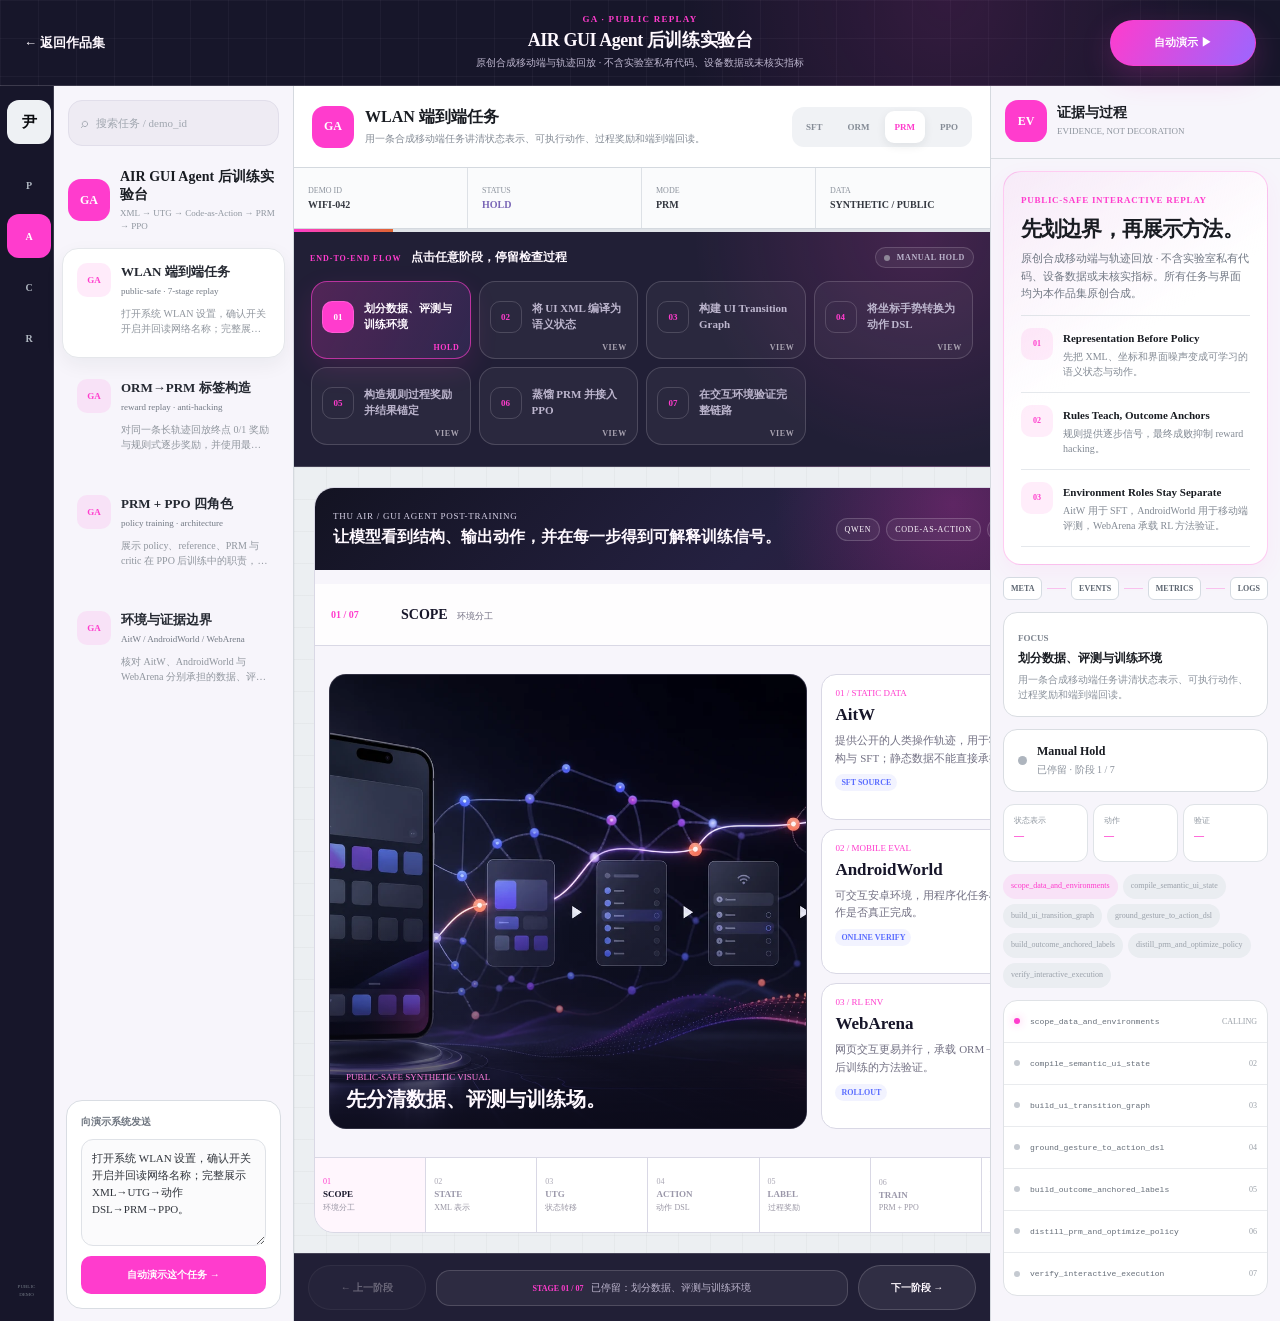
==== commit 60c8ad81: "deploy: unify demo typography" ====
--- a/demos/agent/index.html
+++ b/demos/agent/index.html
@@ -1,4 +1,4 @@
-<!DOCTYPE html><html lang="zh-CN"><head><meta charSet="utf-8"/><meta name="viewport" content="width=device-width, initial-scale=1"/><link rel="preload" as="image" href="/demo/agent/agent-workbench.webp"/><link rel="stylesheet" href="/assets/index-DRVW2FSv.css" data-rsc-css-href="/assets/index-DRVW2FSv.css" data-precedence="vite-rsc/importer-resources"/><link rel="modulepreload" href="/assets/layout-segment-context-CDIeY-jh.js" crossorigin=""/><link rel="modulepreload" href="/assets/rolldown-runtime-S-ySWqyJ.js" crossorigin=""/><link rel="modulepreload" href="/assets/index-JzDXKvNS.js" crossorigin=""/><link rel="modulepreload" href="/assets/framework-CXnKph_e.js" crossorigin=""/><link rel="modulepreload" href="/assets/DemoStudio-DSstH5AD.js" crossorigin=""/><title>AIR GUI Agent 后训练实验台 Demo · 尹海森</title><meta name="description" content="原创合成移动端与轨迹回放 · 不含实验室私有代码、设备数据或未核实指标"/><meta name="keywords" content="尹海森,AIGC 算法,多模态生成,Reward Model,GUI Agent,强化学习"/><meta name="author" content="尹海森"/><meta property="og:title" content="尹海森 | AIGC 算法与生成系统"/><meta property="og:description" content="从生成、评测与偏好对齐，一路走到用户和商业结果。"/><meta property="og:url" content="https://hisensen.github.io"/><meta property="og:type" content="website"/><meta property="og:locale" content="zh_CN"/><meta property="og:image" content="https://hisensen.github.io/og-dossier.png"/><meta property="og:image:width" content="1733"/><meta property="og:image:height" content="907"/><meta property="og:image:alt" content="Yin Haisen - AIGC Application Algorithm"/><meta name="twitter:card" content="summary_large_image"/><meta name="twitter:title" content="尹海森 | AIGC 算法与生成系统"/><meta name="twitter:description" content="从生成、评测与偏好对齐，一路走到用户和商业结果。"/><meta name="twitter:image" content="https://hisensen.github.io/og-dossier.png"/><script>self.__VINEXT_RSC_PARAMS__={"projectId":"agent"}</script><script>self.__VINEXT_RSC_NAV__={"pathname":"/demos/agent","searchParams":[]}</script><link rel="modulepreload" href="/assets/index-JzDXKvNS.js" />
+<!DOCTYPE html><html lang="zh-CN"><head><meta charSet="utf-8"/><meta name="viewport" content="width=device-width, initial-scale=1"/><link rel="preload" as="image" href="/demo/agent/agent-workbench.webp"/><link rel="stylesheet" href="/assets/index-DpGOYMmr.css" data-rsc-css-href="/assets/index-DpGOYMmr.css" data-precedence="vite-rsc/importer-resources"/><link rel="modulepreload" href="/assets/layout-segment-context-CDIeY-jh.js" crossorigin=""/><link rel="modulepreload" href="/assets/rolldown-runtime-S-ySWqyJ.js" crossorigin=""/><link rel="modulepreload" href="/assets/index-JzDXKvNS.js" crossorigin=""/><link rel="modulepreload" href="/assets/framework-CXnKph_e.js" crossorigin=""/><link rel="modulepreload" href="/assets/DemoStudio-DSstH5AD.js" crossorigin=""/><title>AIR GUI Agent 后训练实验台 Demo · 尹海森</title><meta name="description" content="原创合成移动端与轨迹回放 · 不含实验室私有代码、设备数据或未核实指标"/><meta name="keywords" content="尹海森,AIGC 算法,多模态生成,Reward Model,GUI Agent,强化学习"/><meta name="author" content="尹海森"/><meta property="og:title" content="尹海森 | AIGC 算法与生成系统"/><meta property="og:description" content="从生成、评测与偏好对齐，一路走到用户和商业结果。"/><meta property="og:url" content="https://hisensen.github.io"/><meta property="og:type" content="website"/><meta property="og:locale" content="zh_CN"/><meta property="og:image" content="https://hisensen.github.io/og-dossier.png"/><meta property="og:image:width" content="1733"/><meta property="og:image:height" content="907"/><meta property="og:image:alt" content="Yin Haisen - AIGC Application Algorithm"/><meta name="twitter:card" content="summary_large_image"/><meta name="twitter:title" content="尹海森 | AIGC 算法与生成系统"/><meta name="twitter:description" content="从生成、评测与偏好对齐，一路走到用户和商业结果。"/><meta name="twitter:image" content="https://hisensen.github.io/og-dossier.png"/><script>self.__VINEXT_RSC_PARAMS__={"projectId":"agent"}</script><script>self.__VINEXT_RSC_NAV__={"pathname":"/demos/agent","searchParams":[]}</script><link rel="modulepreload" href="/assets/index-JzDXKvNS.js" />
 <link rel="preload" href="/assets/_vinext_fonts/geist-8ac0455e797f/geist-ff2310f5.woff2" as="font" type="font/woff2" crossorigin />
 <link rel="preload" href="/assets/_vinext_fonts/geist-8ac0455e797f/geist-875ccdd4.woff2" as="font" type="font/woff2" crossorigin />
 <link rel="preload" href="/assets/_vinext_fonts/geist-8ac0455e797f/geist-52306abf.woff2" as="font" type="font/woff2" crossorigin />
@@ -119,4 +119,4 @@
 
 .__variable_geist_mono_1diim1n { --font-geist-mono: 'Geist Mono', sans-serif; }
 </style>
-<meta name="github-pages-build" content="static-vinext-export"/></head><body class="__variable_geist_0tvmz3h __variable_geist_mono_1diim1n"><div class="studio-page studio-page--agent"><header class="studio-header"><a href="/#project-agent">← 返回作品集</a><div><span class="studio-header__eyebrow">GA<!-- --> · PUBLIC REPLAY</span><strong>AIR GUI Agent 后训练实验台</strong><small>原创合成移动端与轨迹回放 · 不含实验室私有代码、设备数据或未核实指标</small></div><button type="button">自动演示 ▶</button></header><main class="studio-shell"><nav class="studio-rail" aria-label="切换项目 Demo"><a class="studio-rail__brand" href="/">尹</a><a aria-label="偏好优化" class="" href="/demos/preference">P<span>偏好优化</span></a><a aria-label="GUI Agent" class="is-active" href="/demos/agent">A<span>GUI Agent</span></a><a aria-label="内容引擎" class="" href="/demos/creator">C<span>内容引擎</span></a><a aria-label="策略研究" class="" href="/demos/research">R<span>策略研究</span></a><small>PUBLIC<br/>DEMO</small></nav><aside class="studio-scenarios"><div class="studio-search">⌕ <span>搜索任务 / demo_id</span></div><div class="studio-scenarios__title"><span>GA</span><div><strong>AIR GUI Agent 后训练实验台</strong><small>XML → UTG → Code-as-Action → PRM → PPO</small></div></div><div class="studio-scenario-list"><button class="is-active" type="button"><span>GA</span><div><strong>WLAN 端到端任务</strong><small>public-safe · 7-stage replay</small><p>打开系统 WLAN 设置，确认开关开启并回读网络名称；完整展示 XML→UTG→动作 DSL→PRM→PPO。</p></div></button><button class="" type="button"><span>GA</span><div><strong>ORM→PRM 标签构造</strong><small>reward replay · anti-hacking</small><p>对同一条长轨迹回放终点 0/1 奖励与规则式逐步奖励，并使用最终结果为过程标签锚定。</p></div></button><button class="" type="button"><span>GA</span><div><strong>PRM + PPO 四角色</strong><small>policy training · architecture</small><p>展示 policy、reference、PRM 与 critic 在 PPO 后训练中的职责，并比较 GRPO / DPO 的信号粒度。</p></div></button><button class="" type="button"><span>GA</span><div><strong>环境与证据边界</strong><small>AitW / AndroidWorld / WebArena</small><p>核对 AitW、AndroidWorld 与 WebArena 分别承担的数据、评测和 RL 角色，并标出尚需日志核实的数字。</p></div></button></div><div class="studio-dispatch"><label for="studio-prompt">向演示系统发送</label><textarea id="studio-prompt" rows="5">打开系统 WLAN 设置，确认开关开启并回读网络名称；完整展示 XML→UTG→动作 DSL→PRM→PPO。</textarea><button id="demo-run" type="button">自动演示这个任务 →</button></div></aside><section class="studio-workspace"><div class="studio-workspace__title"><span>GA</span><div><strong>WLAN 端到端任务</strong><small>用一条合成移动端任务讲清状态表示、可执行动作、过程奖励和端到端回读。</small></div><div class="studio-mode-switch" aria-label="切换演示模式"><button class="" type="button">SFT</button><button class="" type="button">ORM</button><button class="is-active" type="button">PRM</button><button class="" type="button">PPO</button></div></div><div class="studio-meta"><div><span>DEMO ID</span><strong>WIFI<!-- -->-042</strong></div><div><span>STATUS</span><strong class="status-hold">HOLD</strong></div><div><span>MODE</span><strong>PRM</strong></div><div><span>DATA</span><strong>SYNTHETIC / PUBLIC</strong></div></div><div class="studio-progress"><i style="width:14.285714285714285%"></i></div><section class="studio-stage-navigator" aria-label="AIR GUI Agent 后训练实验台 演示阶段"><header><div><span>END-TO-END FLOW</span><strong>点击任意阶段，停留检查过程</strong></div><div class="is-hold" aria-live="polite"><i></i><span>MANUAL HOLD</span></div></header><nav><button aria-current="step" class="is-active " data-stage-index="0" type="button"><i>01</i><strong>划分数据、评测与训练环境</strong><b>HOLD</b></button><button class=" " data-stage-index="1" type="button"><i>02</i><strong>将 UI XML 编译为语义状态</strong><b>VIEW</b></button><button class=" " data-stage-index="2" type="button"><i>03</i><strong>构建 UI Transition Graph</strong><b>VIEW</b></button><button class=" " data-stage-index="3" type="button"><i>04</i><strong>将坐标手势转换为动作 DSL</strong><b>VIEW</b></button><button class=" " data-stage-index="4" type="button"><i>05</i><strong>构造规则过程奖励并结果锚定</strong><b>VIEW</b></button><button class=" " data-stage-index="5" type="button"><i>06</i><strong>蒸馏 PRM 并接入 PPO</strong><b>VIEW</b></button><button class=" " data-stage-index="6" type="button"><i>07</i><strong>在交互环境验证完整链路</strong><b>VIEW</b></button></nav></section><div class="studio-canvas"><div class="studio-agent agent-replay agent-replay--phase-0"><div class="agent-replay__mission"><div><span>THU AIR / GUI AGENT POST-TRAINING</span><strong>让模型看到结构、输出动作，并在每一步得到可解释训练信号。</strong></div><div><span>QWEN</span><span>CODE-AS-ACTION</span><span>PRM / STEPWISE</span></div></div><div class="agent-replay__stage-header"><span>0<!-- -->1<!-- --> / 07</span><div><strong>SCOPE</strong><small>环境分工</small></div><b>REPLAYING</b></div><div class="agent-stage agent-stage--scope"><figure class="agent-stage__hero"><img alt="GUI Agent 手机状态、界面转移图与执行路径的原创合成可视化" src="/demo/agent/agent-workbench.webp"/><figcaption><span>PUBLIC-SAFE SYNTHETIC VISUAL</span><strong>先分清数据、评测与训练场。</strong></figcaption></figure><div class="agent-env-grid"><article><span>01 / STATIC DATA</span><strong>AitW</strong><p>提供公开的人类操作轨迹，用于状态—动作重构与 SFT；静态数据不能直接承担在线 RL。</p><b>SFT SOURCE</b></article><article><span>02 / MOBILE EVAL</span><strong>AndroidWorld</strong><p>可交互安卓环境，用程序化任务检查端到端动作是否真正完成。</p><b>ONLINE VERIFY</b></article><article><span>03 / RL ENV</span><strong>WebArena</strong><p>网页交互更易并行，承载 ORM→PRM 与策略后训练的方法验证。</p><b>ROLLOUT</b></article></div></div><div class="agent-replay__pipeline"><span class="is-active"><i>0<!-- -->1</i><strong>SCOPE</strong><small>环境分工</small></span><span class=""><i>0<!-- -->2</i><strong>STATE</strong><small>XML 表示</small></span><span class=""><i>0<!-- -->3</i><strong>UTG</strong><small>状态转移</small></span><span class=""><i>0<!-- -->4</i><strong>ACTION</strong><small>动作 DSL</small></span><span class=""><i>0<!-- -->5</i><strong>LABEL</strong><small>过程奖励</small></span><span class=""><i>0<!-- -->6</i><strong>TRAIN</strong><small>PRM + PPO</small></span><span class=""><i>0<!-- -->7</i><strong>VERIFY</strong><small>端到端验证</small></span></div></div></div><footer class="studio-stage-controls"><button disabled="" type="button">← 上一阶段</button><span><b>STAGE <!-- -->01<!-- --> / <!-- -->07</b>已停留：划分数据、评测与训练环境</span><button type="button">下一阶段 →</button></footer></section><aside class="studio-evidence"><div class="studio-evidence__heading"><span>EV</span><div><strong>证据与过程</strong><small>EVIDENCE, NOT DECORATION</small></div></div><section class="studio-safe-card"><span>PUBLIC-SAFE INTERACTIVE REPLAY</span><h2>先划边界，再展示方法。</h2><p>原创合成移动端与轨迹回放 · 不含实验室私有代码、设备数据或未核实指标<!-- -->。所有任务与界面均为本作品集原创合成。</p><div><article><span>0<!-- -->1</span><div><strong>Representation Before Policy</strong><p>先把 XML、坐标和界面噪声变成可学习的语义状态与动作。</p></div></article><article><span>0<!-- -->2</span><div><strong>Rules Teach, Outcome Anchors</strong><p>规则提供逐步信号，最终成败抑制 reward hacking。</p></div></article><article><span>0<!-- -->3</span><div><strong>Environment Roles Stay Separate</strong><p>AitW 用于 SFT，AndroidWorld 用于移动端评测，WebArena 承载 RL 方法验证。</p></div></article></div></section><div class="studio-evidence-chain"><span>META</span><i></i><span>EVENTS</span><i></i><span>METRICS</span><i></i><span>LOGS</span></div><div class="studio-focus"><span>FOCUS</span><strong>划分数据、评测与训练环境</strong><small>用一条合成移动端任务讲清状态表示、可执行动作、过程奖励和端到端回读。</small></div><div class="studio-runtime is-hold"><i></i><div><strong>Manual Hold</strong><span>已停留 · 阶段 1 / 7</span></div></div><div class="studio-signals"><div><span>状态表示</span><strong>—</strong></div><div><span>动作</span><strong>—</strong></div><div><span>验证</span><strong>—</strong></div></div><div class="studio-tools"><span class="is-active">scope_data_and_environments</span><span class="">compile_semantic_ui_state</span><span class="">build_ui_transition_graph</span><span class="">ground_gesture_to_action_dsl</span><span class="">build_outcome_anchored_labels</span><span class="">distill_prm_and_optimize_policy</span><span class="">verify_interactive_execution</span></div><div class="studio-tool-trace"><div class="is-active"><i></i><code>scope_data_and_environments</code><span>CALLING</span></div><div class="is-queued"><i></i><code>compile_semantic_ui_state</code><span>02</span></div><div class="is-queued"><i></i><code>build_ui_transition_graph</code><span>03</span></div><div class="is-queued"><i></i><code>ground_gesture_to_action_dsl</code><span>04</span></div><div class="is-queued"><i></i><code>build_outcome_anchored_labels</code><span>05</span></div><div class="is-queued"><i></i><code>distill_prm_and_optimize_policy</code><span>06</span></div><div class="is-queued"><i></i><code>verify_interactive_execution</code><span>07</span></div></div></aside></main></div><script id="_R_">import("/assets/index-JzDXKvNS.js")</script></body></html><script>self.__VINEXT_RSC_CHUNKS__=self.__VINEXT_RSC_CHUNKS__||[];self.__VINEXT_RSC_CHUNKS__.push("2:I[\"8c0f216c4604\",[],\"Children\",1]\n3:I[\"15c18cfaeeff\",[],\"LayoutSegmentProvider\",1]\n4:I[\"8c0f216c4604\",[],\"Slot\",1]\n5:I[\"593f344dc510\",[],\"RedirectBoundary\",1]\n:HL[\"/assets/index-DRVW2FSv.css\",\"style\"]\n")</script><script>self.__VINEXT_RSC_CHUNKS__=self.__VINEXT_RSC_CHUNKS__||[];self.__VINEXT_RSC_CHUNKS__.push("0:{\"__route\":\"route:/demos/agent\",\"__interceptionContext\":null,\"__layoutIds\":[\"layout:/\"],\"__rootLayout\":\"/\",\"page:/demos/agent\":\"$L1\",\"layout:/\":[[[[\"$\",\"link\",\"css:/assets/index-DRVW2FSv.css\",{\"rel\":\"stylesheet\",\"precedence\":\"vite-rsc/importer-resources\",\"href\":\"/assets/index-DRVW2FSv.css\",\"data-rsc-css-href\":\"/assets/index-DRVW2FSv.css\"}],\"$undefined\"],[\"$\",\"html\",null,{\"lang\":\"zh-CN\",\"children\":[\"$\",\"body\",null,{\"className\":\"__variable_geist_0tvmz3h __variable_geist_mono_1diim1n\",\"children\":[\"$\",\"$L2\",null,{}]}]}]],null],\"route:/demos/agent\":[[[\"$\",\"meta\",null,{\"charSet\":\"utf-8\"}],[[\"$\",\"title\",\"0\",{\"children\":\"AIR GUI Agent 后训练实验台 Demo · 尹海森\"}],[\"$\",\"meta\",\"1\",{\"name\":\"description\",\"content\":\"原创合成移动端与轨迹回放 · 不含实验室私有代码、设备数据或未核实指标\"}],[\"$\",\"meta\",\"2\",{\"name\":\"keywords\",\"content\":\"尹海森,AIGC 算法,多模态生成,Reward Model,GUI Agent,强化学习\"}],[\"$\",\"meta\",\"3\",{\"name\":\"author\",\"content\":\"尹海森\"}],[\"$\",\"meta\",\"4\",{\"property\":\"og:title\",\"content\":\"尹海森 | AIGC 算法与生成系统\"}],[\"$\",\"meta\",\"5\",{\"property\":\"og:description\",\"content\":\"从生成、评测与偏好对齐，一路走到用户和商业结果。\"}],[\"$\",\"meta\",\"6\",{\"property\":\"og:url\",\"content\":\"https://hisensen.github.io\"}],[\"$\",\"meta\",\"7\",{\"property\":\"og:type\",\"content\":\"website\"}],[\"$\",\"meta\",\"8\",{\"property\":\"og:locale\",\"content\":\"zh_CN\"}],[\"$\",\"meta\",\"9\",{\"property\":\"og:image\",\"content\":\"https://hisensen.github.io/og-dossier.png\"}],[\"$\",\"meta\",\"10\",{\"property\":\"og:image:width\",\"content\":\"1733\"}],[\"$\",\"meta\",\"11\",{\"property\":\"og:image:height\",\"content\":\"907\"}],[\"$\",\"meta\",\"12\",{\"property\":\"og:image:alt\",\"content\":\"Yin Haisen - AIGC Application Algorithm\"}],[\"$\",\"meta\",\"13\",{\"name\":\"twitter:card\",\"content\":\"summary_large_image\"}],[\"$\",\"meta\",\"14\",{\"name\":\"twitter:title\",\"content\":\"尹海森 | AIGC 算法与生成系统\"}],[\"$\",\"meta\",\"15\",{\"name\":\"twitter:description\",\"content\":\"从生成、评测与偏好对齐，一路走到用户和商业结果。\"}],[\"$\",\"meta\",\"16\",{\"name\":\"twitter:image\",\"content\":\"https://hisensen.github.io/og-dossier.png\"}]],[[\"$\",\"meta\",\"0\",{\"name\":\"viewport\",\"content\":\"width=device-width, initial-scale=1\"}]]],[\"$\",\"$L3\",null,{\"segmentMap\":{\"children\":[\"demos\",\"agent\"]},\"children\":[\"$\",\"$L4\",null,{\"id\":\"layout:/\",\"parallelSlots\":\"$undefined\",\"children\":[\"$\",\"$L5\",null,{\"children\":[\"$\",\"$L3\",null,{\"segmentMap\":{\"children\":[]},\"children\":[\"$\",\"$L4\",null,{\"id\":\"page:/demos/agent\"}]}]}]}]}]],\"__layoutFlags\":{\"layout:/\":\"s\"},\"__artifactCompatibility\":{\"schemaVersion\":1,\"graphVersion\":\"app-route-graph:1bvandz1k43oc0\",\"deploymentVersion\":\"587b3658-2d33-4969-92cf-3efde053e5e6\",\"appElementsSchemaVersion\":1,\"rscPayloadSchemaVersion\":1,\"rootBoundaryId\":\"/\",\"renderEpoch\":null}}\n")</script><script>self.__VINEXT_RSC_CHUNKS__=self.__VINEXT_RSC_CHUNKS__||[];self.__VINEXT_RSC_CHUNKS__.push("6:I[\"1dc590689789\",[],\"DemoStudio\",1]\n")</script><script>self.__VINEXT_RSC_CHUNKS__=self.__VINEXT_RSC_CHUNKS__||[];self.__VINEXT_RSC_CHUNKS__.push("1:[\"$\",\"$L6\",null,{\"definition\":{\"id\":\"agent\",\"code\":\"GA\",\"title\":\"AIR GUI Agent 后训练实验台\",\"subtitle\":\"XML → UTG → Code-as-Action → PRM → PPO\",\"disclaimer\":\"原创合成移动端与轨迹回放 · 不含实验室私有代码、设备数据或未核实指标\",\"stages\":[\"划分数据、评测与训练环境\",\"将 UI XML 编译为语义状态\",\"构建 UI Transition Graph\",\"将坐标手势转换为动作 DSL\",\"构造规则过程奖励并结果锚定\",\"蒸馏 PRM 并接入 PPO\",\"在交互环境验证完整链路\"],\"modes\":[\"SFT\",\"ORM\",\"PRM\",\"PPO\"],\"tools\":[\"scope_data_and_environments\",\"compile_semantic_ui_state\",\"build_ui_transition_graph\",\"ground_gesture_to_action_dsl\",\"build_outcome_anchored_labels\",\"distill_prm_and_optimize_policy\",\"verify_interactive_execution\"],\"principles\":[{\"title\":\"Representation Before Policy\",\"detail\":\"先把 XML、坐标和界面噪声变成可学习的语义状态与动作。\"},{\"title\":\"Rules Teach, Outcome Anchors\",\"detail\":\"规则提供逐步信号，最终成败抑制 reward hacking。\"},{\"title\":\"Environment Roles Stay Separate\",\"detail\":\"AitW 用于 SFT，AndroidWorld 用于移动端评测，WebArena 承载 RL 方法验证。\"}],\"scenarios\":[{\"id\":\"wifi\",\"title\":\"WLAN 端到端任务\",\"meta\":\"public-safe · 7-stage replay\",\"prompt\":\"打开系统 WLAN 设置，确认开关开启并回读网络名称；完整展示 XML→UTG→动作 DSL→PRM→PPO。\",\"objective\":\"用一条合成移动端任务讲清状态表示、可执行动作、过程奖励和端到端回读。\",\"signals\":[{\"label\":\"状态表示\",\"value\":\"XML→UTG\"},{\"label\":\"动作\",\"value\":\"EXECUTABLE\"},{\"label\":\"验证\",\"value\":\"END-TO-END\"}]},{\"id\":\"reward\",\"title\":\"ORM→PRM 标签构造\",\"meta\":\"reward replay · anti-hacking\",\"prompt\":\"对同一条长轨迹回放终点 0/1 奖励与规则式逐步奖励，并使用最终结果为过程标签锚定。\",\"objective\":\"解释稀疏回报、信用分配和 reward hacking 为什么要求过程奖励与结果真值同时存在。\",\"signals\":[{\"label\":\"ORM\",\"value\":\"FINAL ONLY\"},{\"label\":\"PRM\",\"value\":\"STEPWISE\"},{\"label\":\"锚定\",\"value\":\"OUTCOME\"}]},{\"id\":\"policy\",\"title\":\"PRM + PPO 四角色\",\"meta\":\"policy training · architecture\",\"prompt\":\"展示 policy、reference、PRM 与 critic 在 PPO 后训练中的职责，并比较 GRPO / DPO 的信号粒度。\",\"objective\":\"避免把 PRM 和 critic 混为一谈，让后训练的内存角色与数据流一眼可见。\",\"signals\":[{\"label\":\"模型角色\",\"value\":\"4 ROLES\"},{\"label\":\"奖励\",\"value\":\"DENSE\"},{\"label\":\"约束\",\"value\":\"KL\"}]},{\"id\":\"boundary\",\"title\":\"环境与证据边界\",\"meta\":\"AitW / AndroidWorld / WebArena\",\"prompt\":\"核对 AitW、AndroidWorld 与 WebArena 分别承担的数据、评测和 RL 角色，并标出尚需日志核实的数字。\",\"objective\":\"把已确认的方法、公开环境事实和未核实指标分层展示。\",\"signals\":[{\"label\":\"SFT\",\"value\":\"AITW\"},{\"label\":\"移动端评测\",\"value\":\"ANDROIDWORLD\"},{\"label\":\"RL\",\"value\":\"WEBARENA\"}]}]}}]\n")</script><script>self.__VINEXT_RSC_DONE__=true</script>+<meta name="github-pages-build" content="static-vinext-export"/></head><body class="__variable_geist_0tvmz3h __variable_geist_mono_1diim1n"><div class="studio-page studio-page--agent"><header class="studio-header"><a href="/#project-agent">← 返回作品集</a><div><span class="studio-header__eyebrow">GA<!-- --> · PUBLIC REPLAY</span><strong>AIR GUI Agent 后训练实验台</strong><small>原创合成移动端与轨迹回放 · 不含实验室私有代码、设备数据或未核实指标</small></div><button type="button">自动演示 ▶</button></header><main class="studio-shell"><nav class="studio-rail" aria-label="切换项目 Demo"><a class="studio-rail__brand" href="/">尹</a><a aria-label="偏好优化" class="" href="/demos/preference">P<span>偏好优化</span></a><a aria-label="GUI Agent" class="is-active" href="/demos/agent">A<span>GUI Agent</span></a><a aria-label="内容引擎" class="" href="/demos/creator">C<span>内容引擎</span></a><a aria-label="策略研究" class="" href="/demos/research">R<span>策略研究</span></a><small>PUBLIC<br/>DEMO</small></nav><aside class="studio-scenarios"><div class="studio-search">⌕ <span>搜索任务 / demo_id</span></div><div class="studio-scenarios__title"><span>GA</span><div><strong>AIR GUI Agent 后训练实验台</strong><small>XML → UTG → Code-as-Action → PRM → PPO</small></div></div><div class="studio-scenario-list"><button class="is-active" type="button"><span>GA</span><div><strong>WLAN 端到端任务</strong><small>public-safe · 7-stage replay</small><p>打开系统 WLAN 设置，确认开关开启并回读网络名称；完整展示 XML→UTG→动作 DSL→PRM→PPO。</p></div></button><button class="" type="button"><span>GA</span><div><strong>ORM→PRM 标签构造</strong><small>reward replay · anti-hacking</small><p>对同一条长轨迹回放终点 0/1 奖励与规则式逐步奖励，并使用最终结果为过程标签锚定。</p></div></button><button class="" type="button"><span>GA</span><div><strong>PRM + PPO 四角色</strong><small>policy training · architecture</small><p>展示 policy、reference、PRM 与 critic 在 PPO 后训练中的职责，并比较 GRPO / DPO 的信号粒度。</p></div></button><button class="" type="button"><span>GA</span><div><strong>环境与证据边界</strong><small>AitW / AndroidWorld / WebArena</small><p>核对 AitW、AndroidWorld 与 WebArena 分别承担的数据、评测和 RL 角色，并标出尚需日志核实的数字。</p></div></button></div><div class="studio-dispatch"><label for="studio-prompt">向演示系统发送</label><textarea id="studio-prompt" rows="5">打开系统 WLAN 设置，确认开关开启并回读网络名称；完整展示 XML→UTG→动作 DSL→PRM→PPO。</textarea><button id="demo-run" type="button">自动演示这个任务 →</button></div></aside><section class="studio-workspace"><div class="studio-workspace__title"><span>GA</span><div><strong>WLAN 端到端任务</strong><small>用一条合成移动端任务讲清状态表示、可执行动作、过程奖励和端到端回读。</small></div><div class="studio-mode-switch" aria-label="切换演示模式"><button class="" type="button">SFT</button><button class="" type="button">ORM</button><button class="is-active" type="button">PRM</button><button class="" type="button">PPO</button></div></div><div class="studio-meta"><div><span>DEMO ID</span><strong>WIFI<!-- -->-042</strong></div><div><span>STATUS</span><strong class="status-hold">HOLD</strong></div><div><span>MODE</span><strong>PRM</strong></div><div><span>DATA</span><strong>SYNTHETIC / PUBLIC</strong></div></div><div class="studio-progress"><i style="width:14.285714285714285%"></i></div><section class="studio-stage-navigator" aria-label="AIR GUI Agent 后训练实验台 演示阶段"><header><div><span>END-TO-END FLOW</span><strong>点击任意阶段，停留检查过程</strong></div><div class="is-hold" aria-live="polite"><i></i><span>MANUAL HOLD</span></div></header><nav><button aria-current="step" class="is-active " data-stage-index="0" type="button"><i>01</i><strong>划分数据、评测与训练环境</strong><b>HOLD</b></button><button class=" " data-stage-index="1" type="button"><i>02</i><strong>将 UI XML 编译为语义状态</strong><b>VIEW</b></button><button class=" " data-stage-index="2" type="button"><i>03</i><strong>构建 UI Transition Graph</strong><b>VIEW</b></button><button class=" " data-stage-index="3" type="button"><i>04</i><strong>将坐标手势转换为动作 DSL</strong><b>VIEW</b></button><button class=" " data-stage-index="4" type="button"><i>05</i><strong>构造规则过程奖励并结果锚定</strong><b>VIEW</b></button><button class=" " data-stage-index="5" type="button"><i>06</i><strong>蒸馏 PRM 并接入 PPO</strong><b>VIEW</b></button><button class=" " data-stage-index="6" type="button"><i>07</i><strong>在交互环境验证完整链路</strong><b>VIEW</b></button></nav></section><div class="studio-canvas"><div class="studio-agent agent-replay agent-replay--phase-0"><div class="agent-replay__mission"><div><span>THU AIR / GUI AGENT POST-TRAINING</span><strong>让模型看到结构、输出动作，并在每一步得到可解释训练信号。</strong></div><div><span>QWEN</span><span>CODE-AS-ACTION</span><span>PRM / STEPWISE</span></div></div><div class="agent-replay__stage-header"><span>0<!-- -->1<!-- --> / 07</span><div><strong>SCOPE</strong><small>环境分工</small></div><b>REPLAYING</b></div><div class="agent-stage agent-stage--scope"><figure class="agent-stage__hero"><img alt="GUI Agent 手机状态、界面转移图与执行路径的原创合成可视化" src="/demo/agent/agent-workbench.webp"/><figcaption><span>PUBLIC-SAFE SYNTHETIC VISUAL</span><strong>先分清数据、评测与训练场。</strong></figcaption></figure><div class="agent-env-grid"><article><span>01 / STATIC DATA</span><strong>AitW</strong><p>提供公开的人类操作轨迹，用于状态—动作重构与 SFT；静态数据不能直接承担在线 RL。</p><b>SFT SOURCE</b></article><article><span>02 / MOBILE EVAL</span><strong>AndroidWorld</strong><p>可交互安卓环境，用程序化任务检查端到端动作是否真正完成。</p><b>ONLINE VERIFY</b></article><article><span>03 / RL ENV</span><strong>WebArena</strong><p>网页交互更易并行，承载 ORM→PRM 与策略后训练的方法验证。</p><b>ROLLOUT</b></article></div></div><div class="agent-replay__pipeline"><span class="is-active"><i>0<!-- -->1</i><strong>SCOPE</strong><small>环境分工</small></span><span class=""><i>0<!-- -->2</i><strong>STATE</strong><small>XML 表示</small></span><span class=""><i>0<!-- -->3</i><strong>UTG</strong><small>状态转移</small></span><span class=""><i>0<!-- -->4</i><strong>ACTION</strong><small>动作 DSL</small></span><span class=""><i>0<!-- -->5</i><strong>LABEL</strong><small>过程奖励</small></span><span class=""><i>0<!-- -->6</i><strong>TRAIN</strong><small>PRM + PPO</small></span><span class=""><i>0<!-- -->7</i><strong>VERIFY</strong><small>端到端验证</small></span></div></div></div><footer class="studio-stage-controls"><button disabled="" type="button">← 上一阶段</button><span><b>STAGE <!-- -->01<!-- --> / <!-- -->07</b>已停留：划分数据、评测与训练环境</span><button type="button">下一阶段 →</button></footer></section><aside class="studio-evidence"><div class="studio-evidence__heading"><span>EV</span><div><strong>证据与过程</strong><small>EVIDENCE, NOT DECORATION</small></div></div><section class="studio-safe-card"><span>PUBLIC-SAFE INTERACTIVE REPLAY</span><h2>先划边界，再展示方法。</h2><p>原创合成移动端与轨迹回放 · 不含实验室私有代码、设备数据或未核实指标<!-- -->。所有任务与界面均为本作品集原创合成。</p><div><article><span>0<!-- -->1</span><div><strong>Representation Before Policy</strong><p>先把 XML、坐标和界面噪声变成可学习的语义状态与动作。</p></div></article><article><span>0<!-- -->2</span><div><strong>Rules Teach, Outcome Anchors</strong><p>规则提供逐步信号，最终成败抑制 reward hacking。</p></div></article><article><span>0<!-- -->3</span><div><strong>Environment Roles Stay Separate</strong><p>AitW 用于 SFT，AndroidWorld 用于移动端评测，WebArena 承载 RL 方法验证。</p></div></article></div></section><div class="studio-evidence-chain"><span>META</span><i></i><span>EVENTS</span><i></i><span>METRICS</span><i></i><span>LOGS</span></div><div class="studio-focus"><span>FOCUS</span><strong>划分数据、评测与训练环境</strong><small>用一条合成移动端任务讲清状态表示、可执行动作、过程奖励和端到端回读。</small></div><div class="studio-runtime is-hold"><i></i><div><strong>Manual Hold</strong><span>已停留 · 阶段 1 / 7</span></div></div><div class="studio-signals"><div><span>状态表示</span><strong>—</strong></div><div><span>动作</span><strong>—</strong></div><div><span>验证</span><strong>—</strong></div></div><div class="studio-tools"><span class="is-active">scope_data_and_environments</span><span class="">compile_semantic_ui_state</span><span class="">build_ui_transition_graph</span><span class="">ground_gesture_to_action_dsl</span><span class="">build_outcome_anchored_labels</span><span class="">distill_prm_and_optimize_policy</span><span class="">verify_interactive_execution</span></div><div class="studio-tool-trace"><div class="is-active"><i></i><code>scope_data_and_environments</code><span>CALLING</span></div><div class="is-queued"><i></i><code>compile_semantic_ui_state</code><span>02</span></div><div class="is-queued"><i></i><code>build_ui_transition_graph</code><span>03</span></div><div class="is-queued"><i></i><code>ground_gesture_to_action_dsl</code><span>04</span></div><div class="is-queued"><i></i><code>build_outcome_anchored_labels</code><span>05</span></div><div class="is-queued"><i></i><code>distill_prm_and_optimize_policy</code><span>06</span></div><div class="is-queued"><i></i><code>verify_interactive_execution</code><span>07</span></div></div></aside></main></div><script id="_R_">import("/assets/index-JzDXKvNS.js")</script></body></html><script>self.__VINEXT_RSC_CHUNKS__=self.__VINEXT_RSC_CHUNKS__||[];self.__VINEXT_RSC_CHUNKS__.push("2:I[\"8c0f216c4604\",[],\"Children\",1]\n3:I[\"15c18cfaeeff\",[],\"LayoutSegmentProvider\",1]\n4:I[\"8c0f216c4604\",[],\"Slot\",1]\n5:I[\"593f344dc510\",[],\"RedirectBoundary\",1]\n:HL[\"/assets/index-DpGOYMmr.css\",\"style\"]\n")</script><script>self.__VINEXT_RSC_CHUNKS__=self.__VINEXT_RSC_CHUNKS__||[];self.__VINEXT_RSC_CHUNKS__.push("0:{\"__route\":\"route:/demos/agent\",\"__interceptionContext\":null,\"__layoutIds\":[\"layout:/\"],\"__rootLayout\":\"/\",\"page:/demos/agent\":\"$L1\",\"layout:/\":[[[[\"$\",\"link\",\"css:/assets/index-DpGOYMmr.css\",{\"rel\":\"stylesheet\",\"precedence\":\"vite-rsc/importer-resources\",\"href\":\"/assets/index-DpGOYMmr.css\",\"data-rsc-css-href\":\"/assets/index-DpGOYMmr.css\"}],\"$undefined\"],[\"$\",\"html\",null,{\"lang\":\"zh-CN\",\"children\":[\"$\",\"body\",null,{\"className\":\"__variable_geist_0tvmz3h __variable_geist_mono_1diim1n\",\"children\":[\"$\",\"$L2\",null,{}]}]}]],null],\"route:/demos/agent\":[[[\"$\",\"meta\",null,{\"charSet\":\"utf-8\"}],[[\"$\",\"title\",\"0\",{\"children\":\"AIR GUI Agent 后训练实验台 Demo · 尹海森\"}],[\"$\",\"meta\",\"1\",{\"name\":\"description\",\"content\":\"原创合成移动端与轨迹回放 · 不含实验室私有代码、设备数据或未核实指标\"}],[\"$\",\"meta\",\"2\",{\"name\":\"keywords\",\"content\":\"尹海森,AIGC 算法,多模态生成,Reward Model,GUI Agent,强化学习\"}],[\"$\",\"meta\",\"3\",{\"name\":\"author\",\"content\":\"尹海森\"}],[\"$\",\"meta\",\"4\",{\"property\":\"og:title\",\"content\":\"尹海森 | AIGC 算法与生成系统\"}],[\"$\",\"meta\",\"5\",{\"property\":\"og:description\",\"content\":\"从生成、评测与偏好对齐，一路走到用户和商业结果。\"}],[\"$\",\"meta\",\"6\",{\"property\":\"og:url\",\"content\":\"https://hisensen.github.io\"}],[\"$\",\"meta\",\"7\",{\"property\":\"og:type\",\"content\":\"website\"}],[\"$\",\"meta\",\"8\",{\"property\":\"og:locale\",\"content\":\"zh_CN\"}],[\"$\",\"meta\",\"9\",{\"property\":\"og:image\",\"content\":\"https://hisensen.github.io/og-dossier.png\"}],[\"$\",\"meta\",\"10\",{\"property\":\"og:image:width\",\"content\":\"1733\"}],[\"$\",\"meta\",\"11\",{\"property\":\"og:image:height\",\"content\":\"907\"}],[\"$\",\"meta\",\"12\",{\"property\":\"og:image:alt\",\"content\":\"Yin Haisen - AIGC Application Algorithm\"}],[\"$\",\"meta\",\"13\",{\"name\":\"twitter:card\",\"content\":\"summary_large_image\"}],[\"$\",\"meta\",\"14\",{\"name\":\"twitter:title\",\"content\":\"尹海森 | AIGC 算法与生成系统\"}],[\"$\",\"meta\",\"15\",{\"name\":\"twitter:description\",\"content\":\"从生成、评测与偏好对齐，一路走到用户和商业结果。\"}],[\"$\",\"meta\",\"16\",{\"name\":\"twitter:image\",\"content\":\"https://hisensen.github.io/og-dossier.png\"}]],[[\"$\",\"meta\",\"0\",{\"name\":\"viewport\",\"content\":\"width=device-width, initial-scale=1\"}]]],[\"$\",\"$L3\",null,{\"segmentMap\":{\"children\":[\"demos\",\"agent\"]},\"children\":[\"$\",\"$L4\",null,{\"id\":\"layout:/\",\"parallelSlots\":\"$undefined\",\"children\":[\"$\",\"$L5\",null,{\"children\":[\"$\",\"$L3\",null,{\"segmentMap\":{\"children\":[]},\"children\":[\"$\",\"$L4\",null,{\"id\":\"page:/demos/agent\"}]}]}]}]}]],\"__layoutFlags\":{\"layout:/\":\"s\"},\"__artifactCompatibility\":{\"schemaVersion\":1,\"graphVersion\":\"app-route-graph:1bvandz1k43oc0\",\"deploymentVersion\":\"70f295aa-06e3-40bd-abb8-d7a5884ab19c\",\"appElementsSchemaVersion\":1,\"rscPayloadSchemaVersion\":1,\"rootBoundaryId\":\"/\",\"renderEpoch\":null}}\n")</script><script>self.__VINEXT_RSC_CHUNKS__=self.__VINEXT_RSC_CHUNKS__||[];self.__VINEXT_RSC_CHUNKS__.push("6:I[\"1dc590689789\",[],\"DemoStudio\",1]\n")</script><script>self.__VINEXT_RSC_CHUNKS__=self.__VINEXT_RSC_CHUNKS__||[];self.__VINEXT_RSC_CHUNKS__.push("1:[\"$\",\"$L6\",null,{\"definition\":{\"id\":\"agent\",\"code\":\"GA\",\"title\":\"AIR GUI Agent 后训练实验台\",\"subtitle\":\"XML → UTG → Code-as-Action → PRM → PPO\",\"disclaimer\":\"原创合成移动端与轨迹回放 · 不含实验室私有代码、设备数据或未核实指标\",\"stages\":[\"划分数据、评测与训练环境\",\"将 UI XML 编译为语义状态\",\"构建 UI Transition Graph\",\"将坐标手势转换为动作 DSL\",\"构造规则过程奖励并结果锚定\",\"蒸馏 PRM 并接入 PPO\",\"在交互环境验证完整链路\"],\"modes\":[\"SFT\",\"ORM\",\"PRM\",\"PPO\"],\"tools\":[\"scope_data_and_environments\",\"compile_semantic_ui_state\",\"build_ui_transition_graph\",\"ground_gesture_to_action_dsl\",\"build_outcome_anchored_labels\",\"distill_prm_and_optimize_policy\",\"verify_interactive_execution\"],\"principles\":[{\"title\":\"Representation Before Policy\",\"detail\":\"先把 XML、坐标和界面噪声变成可学习的语义状态与动作。\"},{\"title\":\"Rules Teach, Outcome Anchors\",\"detail\":\"规则提供逐步信号，最终成败抑制 reward hacking。\"},{\"title\":\"Environment Roles Stay Separate\",\"detail\":\"AitW 用于 SFT，AndroidWorld 用于移动端评测，WebArena 承载 RL 方法验证。\"}],\"scenarios\":[{\"id\":\"wifi\",\"title\":\"WLAN 端到端任务\",\"meta\":\"public-safe · 7-stage replay\",\"prompt\":\"打开系统 WLAN 设置，确认开关开启并回读网络名称；完整展示 XML→UTG→动作 DSL→PRM→PPO。\",\"objective\":\"用一条合成移动端任务讲清状态表示、可执行动作、过程奖励和端到端回读。\",\"signals\":[{\"label\":\"状态表示\",\"value\":\"XML→UTG\"},{\"label\":\"动作\",\"value\":\"EXECUTABLE\"},{\"label\":\"验证\",\"value\":\"END-TO-END\"}]},{\"id\":\"reward\",\"title\":\"ORM→PRM 标签构造\",\"meta\":\"reward replay · anti-hacking\",\"prompt\":\"对同一条长轨迹回放终点 0/1 奖励与规则式逐步奖励，并使用最终结果为过程标签锚定。\",\"objective\":\"解释稀疏回报、信用分配和 reward hacking 为什么要求过程奖励与结果真值同时存在。\",\"signals\":[{\"label\":\"ORM\",\"value\":\"FINAL ONLY\"},{\"label\":\"PRM\",\"value\":\"STEPWISE\"},{\"label\":\"锚定\",\"value\":\"OUTCOME\"}]},{\"id\":\"policy\",\"title\":\"PRM + PPO 四角色\",\"meta\":\"policy training · architecture\",\"prompt\":\"展示 policy、reference、PRM 与 critic 在 PPO 后训练中的职责，并比较 GRPO / DPO 的信号粒度。\",\"objective\":\"避免把 PRM 和 critic 混为一谈，让后训练的内存角色与数据流一眼可见。\",\"signals\":[{\"label\":\"模型角色\",\"value\":\"4 ROLES\"},{\"label\":\"奖励\",\"value\":\"DENSE\"},{\"label\":\"约束\",\"value\":\"KL\"}]},{\"id\":\"boundary\",\"title\":\"环境与证据边界\",\"meta\":\"AitW / AndroidWorld / WebArena\",\"prompt\":\"核对 AitW、AndroidWorld 与 WebArena 分别承担的数据、评测和 RL 角色，并标出尚需日志核实的数字。\",\"objective\":\"把已确认的方法、公开环境事实和未核实指标分层展示。\",\"signals\":[{\"label\":\"SFT\",\"value\":\"AITW\"},{\"label\":\"移动端评测\",\"value\":\"ANDROIDWORLD\"},{\"label\":\"RL\",\"value\":\"WEBARENA\"}]}]}}]\n")</script><script>self.__VINEXT_RSC_DONE__=true</script>
--- a/assets/index-DpGOYMmr.css
+++ b/assets/index-DpGOYMmr.css
@@ -0,0 +1 @@
+:root{--ink:#070709;--ink-soft:#0e0e13;--paper:#dbe3ea;--paper-soft:#9ca8b4;--line:#dbe3ea29;--line-strong:#dbe3ea52;--violet:#b624db;--magenta:#f33ab5;--ember:#e06431;--font-sans:var(--font-geist-sans), "PingFang SC", "Microsoft YaHei", sans-serif;--font-mono:var(--font-geist-mono), "SFMono-Regular", Consolas, monospace}*{box-sizing:border-box;margin:0;padding:0}html{scroll-behavior:smooth;background:var(--ink)}body{background:var(--ink);min-width:320px;color:var(--paper);font-family:var(--font-sans);-webkit-font-smoothing:antialiased;text-rendering:optimizelegibility;overflow-x:hidden}a{color:inherit;text-decoration:none}button,a{-webkit-tap-highlight-color:transparent}.skip-link{z-index:999;background:var(--paper);color:var(--ink);border-radius:999px;padding:10px 14px;font-size:13px;transition:transform .18s;position:fixed;top:10px;left:10px;transform:translateY(-160%)}.skip-link:focus{transform:translateY(0)}.ambient{z-index:0;pointer-events:none;position:fixed;inset:0;overflow:hidden}.ambient__orb{filter:blur(130px);opacity:.32;will-change:transform;border-radius:50%;display:block;position:absolute}.ambient__orb--violet{background:#8a15c48c;width:42vw;min-width:420px;height:42vw;min-height:420px;animation:22s ease-in-out infinite orbit-violet;top:14%;left:43%}.ambient__orb--ember{background:#a3390d59;width:38vw;min-width:360px;height:38vw;min-height:360px;animation:27s ease-in-out infinite orbit-ember;bottom:-18%;left:-10%}.ambient__grain{opacity:.045;background-image:repeating-radial-gradient(circle at 13% 31%,#ffffff47 0 .55px,#0000 .8px 3px);background-size:5px 5px;position:absolute;inset:0}@keyframes orbit-violet{0%,to{transform:translate(0,0)scale(1)}50%{transform:translate(8%,-7%)scale(1.08)}}@keyframes orbit-ember{0%,to{transform:translate(0,0)}50%{transform:translate(14%,-10%)}}.site-header{z-index:100;background:linear-gradient(#070709db,#0000);grid-template-columns:1fr auto 1fr;align-items:center;gap:28px;width:100%;padding:28px 3vw;display:grid;position:fixed;top:0;left:0}.brand{flex-direction:column;width:max-content;line-height:1;display:flex}.brand span{letter-spacing:.1em;font-size:15px;font-weight:750}.brand small{color:var(--paper-soft);font-family:var(--font-mono);letter-spacing:.28em;margin-top:5px;font-size:9px}.desktop-nav{align-items:center;gap:clamp(22px,3vw,48px);display:flex}.desktop-nav a,.header-resume{letter-spacing:.12em;font-size:12px;font-weight:650;position:relative}.desktop-nav a:after{transform-origin:100%;background:var(--paper);content:"";width:100%;height:1px;transition:transform .22s;position:absolute;bottom:-7px;left:0;transform:scaleX(0)}.desktop-nav a:hover:after,.desktop-nav a:focus-visible:after{transform-origin:0;transform:scaleX(1)}.header-resume{border:1px solid var(--line-strong);background:#dbe3ea09;border-radius:999px;justify-self:end;padding:10px 15px;transition:border-color .18s,background .18s}.header-resume:hover,.header-resume:focus-visible{border-color:var(--paper);background:#dbe3ea1a}main,.site-footer{z-index:1;position:relative}.hero{isolation:isolate;flex-direction:column;justify-content:space-between;min-height:100svh;padding:92px 3vw 34px;display:flex;position:relative;overflow:hidden}.hero:before{z-index:-2;content:"";background-image:linear-gradient(#dbe3ea09 1px,#0000 1px),linear-gradient(90deg,#dbe3ea09 1px,#0000 1px);background-size:72px 72px;border:1px solid #dbe3ea0a;position:absolute;inset:13% 14%;-webkit-mask-image:linear-gradient(#0000,#000 12% 82%,#0000);mask-image:linear-gradient(#0000,#000 12% 82%,#0000)}.hero:after{z-index:-1;filter:blur(26px);content:"";background:radial-gradient(circle,#b317d747,#4a10601f 38%,#0000 72%);border-radius:50%;position:absolute;inset:16% 17% 13%}.hero__eyebrow{color:var(--paper-soft);font-family:var(--font-mono);letter-spacing:.4em;justify-content:center;gap:44px;font-size:9px;display:flex}.hero__title{z-index:2;color:#0000;letter-spacing:-.075em;text-align:center;text-transform:uppercase;background:linear-gradient(#87909c 0%,#dce5ec 74%,#9ba8b4 100%);-webkit-background-clip:text;background-clip:text;flex-wrap:wrap;justify-content:center;gap:0 .18em;width:100%;margin-top:-2vh;font-size:clamp(72px,12.2vw,192px);font-weight:900;line-height:.8;display:flex;position:relative}.hero__portrait-wrap{z-index:3;background:#0b0b0fbd;border:1px solid #dbe3ea40;width:clamp(138px,13vw,196px);position:absolute;top:31%;left:50%;transform:translate(-50%);box-shadow:0 24px 80px #00000073}.hero__portrait-wrap:before,.hero__portrait-wrap:after{z-index:4;border-color:var(--paper);content:"";width:18px;height:18px;position:absolute}.hero__portrait-wrap:before{border-top:1px solid;border-left:1px solid;top:-5px;left:-5px}.hero__portrait-wrap:after{border-bottom:1px solid;border-right:1px solid;bottom:-5px;right:-5px}.hero__portrait-glow{z-index:-1;filter:blur(38px);background:#d223cc52;border-radius:50%;position:absolute;inset:10% -26% -10%}.hero__portrait{filter:saturate(.92)contrast(1.04)brightness(.94);width:100%;height:auto;display:block}.hero__portrait-index{color:var(--paper-soft);font-family:var(--font-mono);letter-spacing:.18em;font-size:8px;position:absolute;bottom:-25px;right:-1px}.hero__footer{z-index:5;justify-content:space-between;align-items:flex-end;gap:32px;display:flex;position:relative}.hero__actions{justify-content:flex-end;align-items:center;gap:12px;display:flex}.hero__intro{max-width:520px}.section-kicker,.section-index{color:var(--paper-soft);font-family:var(--font-mono);letter-spacing:.23em;text-transform:uppercase;font-size:10px}.hero__intro p{color:var(--paper-soft);letter-spacing:.04em;margin-top:12px;font-size:13px}.hero__intro h2{letter-spacing:-.035em;margin-top:8px;font-size:clamp(22px,2.3vw,36px);font-weight:550}.primary-cta{background:linear-gradient(100deg,#6914929e,#db23a180);border:1px solid #eaa9ffcc;border-radius:999px;align-items:center;gap:18px;padding:14px 19px;font-size:13px;font-weight:650;transition:transform .18s,box-shadow .18s;display:inline-flex;box-shadow:0 0 28px #be20cb33}.primary-cta span{font-size:18px}.primary-cta:hover,.primary-cta:focus-visible{transform:translateY(-3px);box-shadow:0 0 42px #d626c85c}.persona-cta{color:var(--paper);cursor:pointer;background:#dbe3ea0a;border:1px solid #dbe3ea80;border-radius:999px;align-items:center;gap:17px;padding:14px 19px;font-family:inherit;font-size:13px;font-weight:650;transition:border-color .18s,background .18s,transform .18s;display:inline-flex}.persona-cta span{color:var(--magenta);font-size:17px}.persona-cta:hover,.persona-cta:focus-visible{background:#b624db1f;border-color:#f33ab5e6;transform:translateY(-3px)}.scroll-cue{color:#dbe3ea80;font-family:var(--font-mono);letter-spacing:.22em;flex-direction:column;align-items:center;gap:9px;font-size:7px;display:flex;position:absolute;bottom:28px;left:50%;transform:translate(-50%)}.scroll-cue i{border:1px solid var(--line-strong);border-radius:50%;place-items:center;width:30px;height:30px;font-style:normal;transition:border-color .18s,color .18s;display:grid}.scroll-cue:hover i,.scroll-cue:focus-visible i{border-color:var(--paper);color:var(--paper)}.statement{grid-template-columns:minmax(120px,.55fr) 2.45fr;gap:60px;max-width:1440px;margin:0 auto;padding:150px 5vw 110px;display:grid}.statement__copy{max-width:1080px}.statement__lead{letter-spacing:-.06em;font-size:clamp(38px,5.3vw,78px);font-weight:420;line-height:1.12}.statement__support{max-width:720px;color:var(--paper-soft);margin-top:45px;margin-left:auto;font-size:clamp(16px,1.4vw,20px);line-height:1.85}.metrics{grid-template-columns:repeat(4,1fr);max-width:1440px;margin:0 auto;padding:0 5vw 150px;display:grid}.metrics article{border-top:1px solid var(--line-strong);border-right:1px solid var(--line);flex-direction:column;justify-content:flex-end;min-height:145px;padding:26px;display:flex}.metrics article:first-child{border-left:1px solid var(--line)}.metrics strong{letter-spacing:-.06em;font-size:clamp(32px,3.7vw,58px);font-weight:820}.metrics span{color:var(--paper-soft);margin-top:8px;font-size:12px}.section-shell{padding:140px 5vw}.section-heading{justify-content:space-between;align-items:flex-end;gap:40px;max-width:1300px;margin:0 auto 72px;display:flex}.section-heading h2{letter-spacing:-.07em;margin-top:13px;font-size:clamp(48px,7vw,106px);font-weight:780;line-height:.95}.section-heading>p{max-width:430px;color:var(--paper-soft);font-size:14px;line-height:1.75}.experience{background:#070709d6}.experience-list{border-top:1px solid var(--line-strong);max-width:1300px;margin:0 auto}.experience-card{border-bottom:1px solid var(--line-strong);grid-template-columns:84px 1fr;display:grid}.experience-card__rail{border-right:1px solid var(--line);flex-direction:column;align-items:center;padding-top:42px;display:flex}.experience-card__rail span{font-family:var(--font-mono);font-size:12px}.experience-card__rail i{background:linear-gradient(var(--magenta), transparent 70%);opacity:.65;width:1px;height:100%;margin-top:24px}.experience-card__topline{justify-content:space-between;align-items:flex-start;gap:34px;display:flex}.experience-card__org{color:var(--paper-soft);font-size:13px}.experience-card h3{letter-spacing:-.045em;margin-top:6px;font-size:clamp(28px,3vw,44px);font-weight:700}.experience-card time{color:var(--paper-soft);font-family:var(--font-mono);letter-spacing:.08em;flex-shrink:0;padding-top:4px;font-size:11px}.experience-card__intro{color:#c7d0d9;max-width:780px;margin-top:24px;font-size:17px;line-height:1.7}.tag-list{flex-wrap:wrap;gap:9px;margin-top:23px;display:flex}.tag-list span{border:1px solid var(--line);color:var(--paper-soft);font-family:var(--font-mono);letter-spacing:.06em;border-radius:999px;padding:7px 11px;font-size:9px}.experience-card__bullets{gap:18px;max-width:970px;margin-top:32px;list-style:none;display:grid}.experience-card__bullets li{color:var(--paper-soft);padding-left:22px;font-size:14px;line-height:1.9;position:relative}.experience-card__bullets li:before{border:1px solid var(--magenta);content:"";width:6px;height:6px;position:absolute;top:.78em;left:0;transform:rotate(45deg)}.evidence-grid{border-top:1px solid var(--line);border-bottom:1px solid var(--line);grid-template-columns:repeat(2,minmax(0,1fr));max-width:900px;margin-top:36px;display:grid}.evidence-grid>div{align-items:center;gap:18px;min-height:94px;padding:18px 22px;display:flex}.evidence-grid>div+div{border-left:1px solid var(--line)}.evidence-grid strong{letter-spacing:-.05em;flex-shrink:0;font-size:clamp(24px,2.5vw,36px)}.evidence-grid span{color:var(--paper-soft);font-size:11px;line-height:1.5}.projects{border-top:1px solid var(--line);background:#0d0d12}.project-tabs{border-top:1px solid var(--line-strong);border-bottom:1px solid var(--line-strong);grid-template-columns:repeat(4,1fr);max-width:1300px;margin:0 auto;display:grid}.project-tabs button{min-height:92px;color:var(--paper-soft);cursor:pointer;text-align:left;background:0 0;border:0;align-items:center;gap:20px;padding:22px 24px;font-family:inherit;transition:background .18s,color .18s;display:flex}.project-tabs button+button{border-left:1px solid var(--line)}.project-tabs button:hover,.project-tabs button:focus-visible,.project-tabs button.is-active{color:var(--paper);background:#b624db1a}.project-tabs button.is-active{box-shadow:inset 0 -2px 0 var(--magenta)}.project-tabs button>span{color:var(--magenta);font-family:var(--font-mono);font-size:10px}.project-tabs button strong{letter-spacing:.12em;font-size:12px}.project-stage{border:1px solid var(--line-strong);background:#070709b8;max-width:1300px;margin:34px auto 0;box-shadow:0 34px 100px #0000003d}.project-stage__header{grid-template-columns:1.25fr .75fr;gap:60px;padding:48px;display:grid}.project-stage__subtitle{color:var(--magenta);font-family:var(--font-mono);letter-spacing:.2em;font-size:9px}.project-stage__eyebrow{justify-content:space-between;align-items:center;gap:18px;display:flex}.project-stage__eyebrow>small{color:#78cda3;font-family:var(--font-mono);letter-spacing:.12em;border:1px solid #3fe18e57;padding:6px 8px;font-size:7px}.project-stage__header h3{letter-spacing:-.06em;max-width:760px;margin-top:13px;font-size:clamp(34px,4.3vw,64px);font-weight:720;line-height:1.06}.project-stage__header>div>p{max-width:700px;color:var(--paper-soft);margin-top:22px;font-size:14px;line-height:1.8}.project-metrics{border-top:1px solid var(--line-strong);align-content:start;display:grid}.project-metrics>div{border-bottom:1px solid var(--line);grid-template-columns:minmax(92px,.45fr) 1fr;align-items:center;gap:22px;padding:18px 0;display:grid}.project-metrics strong{letter-spacing:-.05em;font-size:clamp(22px,2.1vw,34px)}.project-metrics span{color:var(--paper-soft);font-size:11px;line-height:1.5}.architecture-panel,.demo-lab{border:1px solid var(--line);background:#dbe3ea05;margin:0 48px 48px}.panel-label,.demo-lab__header,.demo-output__label{justify-content:space-between;align-items:center;gap:24px;display:flex}.panel-label{border-bottom:1px solid var(--line);font-family:var(--font-mono);letter-spacing:.15em;padding:15px 18px;font-size:9px}.panel-label small,.demo-lab__header small,.demo-output__label small{color:var(--paper-soft);letter-spacing:.1em;font-size:8px}.architecture-flow{scrollbar-color:#dbe3ea38 transparent;padding:30px 20px;display:flex;overflow-x:auto}.architecture-flow__item{flex:1 0 0;align-items:center;min-width:0;display:flex}.architecture-node{border:1px solid var(--line-strong);background:linear-gradient(145deg,#dbe3ea0e,#b624db0b);flex-direction:column;flex:1;justify-content:space-between;min-width:126px;min-height:126px;padding:15px;transition:border-color .18s,transform .18s;display:flex}.architecture-node:hover{border-color:#f33ab5a6;transform:translateY(-3px)}.architecture-node>span{color:var(--magenta);font-family:var(--font-mono);font-size:8px}.architecture-node strong{letter-spacing:-.02em;font-size:13px}.architecture-node small{color:var(--paper-soft);font-size:9px;line-height:1.45}.architecture-arrow{color:#f33ab5cc;font-family:var(--font-mono);text-align:center;flex:0 0 24px;font-size:14px;font-style:normal}.demo-lab__header{border-bottom:1px solid var(--line);min-height:62px;padding:12px 16px 12px 18px}.demo-lab__header>div{font-family:var(--font-mono);letter-spacing:.13em;align-items:center;gap:10px;font-size:9px;display:flex}.live-dot{background:#3fe18e;border-radius:50%;width:7px;height:7px;box-shadow:0 0 12px #3fe18eb3}.demo-lab__header button{min-width:170px;color:var(--paper);cursor:pointer;background:#b624db1f;border:1px solid #f33ab599;border-radius:999px;padding:11px 15px;font-family:inherit;font-size:11px;font-weight:650;transition:background .18s,transform .18s}.demo-lab__header button:hover:not(:disabled),.demo-lab__header button:focus-visible:not(:disabled){background:#b624db3d;transform:translateY(-2px)}.demo-lab__header button:disabled{cursor:wait;opacity:.68}.demo-lab__actions{align-items:center;gap:8px;display:flex}.demo-lab__header .demo-lab__ask{border-color:var(--line-strong);background:#dbe3ea09;min-width:156px}.demo-lab__header .demo-lab__ask:hover,.demo-lab__header .demo-lab__ask:focus-visible{background:#b624db1f;border-color:#f33ab5b3}.demo-lab__body{grid-template-columns:minmax(260px,.36fr) minmax(0,.64fr);display:grid}.demo-steps{border-right:1px solid var(--line);list-style:none}.demo-steps li{border-bottom:1px solid var(--line);color:#dbe3ea7a;grid-template-columns:26px 1fr 10px;align-items:center;gap:12px;min-height:78px;padding:14px 16px;transition:color .18s,background .18s;display:grid;position:relative}.demo-steps li:last-child{border-bottom:0}.demo-steps li>span{font-family:var(--font-mono);font-size:9px}.demo-steps li div{flex-direction:column;gap:5px;display:flex}.demo-steps li strong{font-size:12px}.demo-steps li small{font-size:9px;line-height:1.45}.demo-steps li>i{border:1px solid;border-radius:50%;width:7px;height:7px}.demo-steps li.is-active{color:var(--paper);background:#b624db1a}.demo-steps li.is-active>i{border-color:var(--magenta);background:var(--magenta);animation:.9s ease-in-out infinite step-pulse;box-shadow:0 0 14px #f33ab5cc}.demo-steps li.is-complete{color:#91a39a}.demo-steps li.is-complete>i{background:#3fe18e;border-color:#3fe18e}@keyframes step-pulse{50%{transform:scale(1.42)}}.demo-output{min-width:0;padding:18px}.demo-output__label{color:var(--paper-soft);font-family:var(--font-mono);letter-spacing:.14em;font-size:8px}.preference-visual,.agent-visual,.creator-visual{border:1px solid var(--line);background:#0a0a0e;min-height:386px;margin-top:16px}.preference-visual{padding:22px}.preference-visual__brief,.preference-visual__footer,.creator-visual__topline,.creator-visual__channels{justify-content:space-between;align-items:center;gap:16px;display:flex}.research-visual{border:1px solid var(--line);background:#090a0f;min-height:386px;margin-top:16px;padding:22px}.research-visual__topline,.research-visual__footer{justify-content:space-between;align-items:center;gap:14px;display:flex}.research-visual__topline span{color:var(--magenta);font-family:var(--font-mono);letter-spacing:.13em;font-size:8px}.research-visual__topline strong{color:var(--paper-soft);font-family:var(--font-mono);letter-spacing:.1em;font-size:8px}.research-visual__workspace{grid-template-columns:minmax(0,1.2fr) minmax(210px,.8fr);gap:22px;min-height:270px;margin-top:20px;display:grid}.research-topology{border:1px solid var(--line);background-image:linear-gradient(#dbe3ea09 1px,#0000 1px),linear-gradient(90deg,#dbe3ea09 1px,#0000 1px);background-size:34px 34px;min-height:268px;position:relative;overflow:hidden}.research-topology>div{z-index:2;color:#dbe3ea70;font-family:var(--font-mono);align-items:center;gap:7px;font-size:7px;transition:color .22s,transform .22s;display:flex;position:absolute}.research-topology>div:first-child{top:20%;left:12%}.research-topology>div:nth-child(2){top:58%;left:18%}.research-topology>div:nth-child(3){top:33%;left:43%}.research-topology>div:nth-child(4){top:70%;left:58%}.research-topology>div:nth-child(5){top:24%;right:10%}.research-topology>div i{background:#090a0f;border:1px solid;border-radius:50%;width:13px;height:13px}.research-topology>div.is-active{color:var(--paper);transform:translateY(-2px)}.research-topology>div.is-active i{border-color:var(--magenta);background:var(--magenta);box-shadow:0 0 18px #f33ab5b3}.research-topology__route{border-top:1px dashed #f33ab57a;border-bottom:1px dashed #f33ab57a;border-right:1px dashed #f33ab57a;width:70%;height:48%;position:absolute;top:25%;left:15%;transform:skew(-12deg)rotate(-2deg)}.research-methods{border:1px solid var(--line);flex-direction:column;gap:13px;padding:18px;display:flex}.research-methods>span{color:var(--paper-soft);font-family:var(--font-mono);letter-spacing:.13em;margin-bottom:4px;font-size:7px}.research-methods>div{border:1px solid var(--line);color:#dbe3ea6b;grid-template-columns:88px 1fr;align-items:center;gap:12px;min-height:54px;padding:0 11px;transition:border-color .18s,color .18s,background .18s;display:grid}.research-methods>div.is-active{color:var(--paper);background:#b624db14;border-color:#f33ab56b}.research-methods strong{font-size:9px}.research-methods i{background:#dbe3ea17;height:3px;overflow:hidden}.research-methods i span{background:linear-gradient(90deg, var(--violet), var(--magenta));height:100%;display:block}.research-visual__footer{color:#dbe3ea6b;font-family:var(--font-mono);letter-spacing:.1em;margin-top:13px;font-size:7px}.demo-lab__notice{border-top:1px solid var(--line);grid-template-columns:150px 1fr;align-items:center;gap:20px;min-height:58px;padding:12px 18px;display:grid}.demo-lab__notice span{color:var(--magenta);font-family:var(--font-mono);letter-spacing:.13em;font-size:8px}.demo-lab__notice p{color:var(--paper-soft);font-size:10px;line-height:1.55}.preference-visual__brief span,.creator-visual__topline span{color:var(--magenta);font-family:var(--font-mono);letter-spacing:.13em;font-size:8px}.preference-visual__brief strong{font-size:11px;font-weight:550}.candidate-grid{grid-template-columns:repeat(3,1fr);gap:10px;margin-top:25px;display:grid}.candidate{border:1px solid var(--line);background:linear-gradient(140deg,#42265c94,#121219cc);flex-direction:column;justify-content:space-between;min-height:112px;padding:11px;transition:border-color .18s,transform .18s,box-shadow .18s;display:flex;position:relative;overflow:hidden}.candidate--2,.candidate--5{background:linear-gradient(140deg,#632c3080,#121219cc)}.candidate--3,.candidate--6{background:linear-gradient(140deg,#2445588c,#121219cc)}.candidate--selected{border-color:var(--magenta);transform:translateY(-3px);box-shadow:0 0 26px #f33ab53b}.candidate>span,.candidate small{z-index:2;font-family:var(--font-mono);font-size:8px;position:relative}.candidate small{color:var(--paper-soft);background:#070709b8;border-radius:999px;align-self:flex-end;padding:4px 6px}.candidate--selected small{background:var(--magenta);color:#09080b}.candidate>i{filter:blur(.2px);background:linear-gradient(#dbe3ea6b,#7b399c33);border-radius:46% 46% 32% 32%;width:58px;height:76px;position:absolute;top:48%;left:50%;transform:translate(-50%,-50%)}.preference-visual__footer{border-top:1px solid var(--line);color:var(--paper-soft);font-family:var(--font-mono);letter-spacing:.08em;flex-wrap:wrap;margin-top:20px;padding-top:16px;font-size:7px}.agent-visual{grid-template-columns:.8fr 1.2fr;align-items:center;gap:24px;padding:22px;display:grid}.agent-phone{border:1px solid var(--line-strong);background:linear-gradient(#171720,#0a0a0e);border-radius:25px;max-width:230px;min-height:330px;padding:14px;box-shadow:0 18px 40px #00000057}.agent-phone__bar{color:var(--paper-soft);font-family:var(--font-mono);justify-content:space-between;font-size:7px;display:flex}.agent-phone__task{background:#b624db14;border:1px solid #f33ab538;border-radius:12px;flex-direction:column;gap:8px;margin-top:28px;padding:15px;display:flex}.agent-phone__task small{color:var(--magenta);font-size:8px}.agent-phone__task strong{font-size:12px;line-height:1.55}.agent-phone__items{gap:8px;margin-top:18px;display:grid}.agent-phone__items span{border:1px solid var(--line);color:var(--paper-soft);border-radius:9px;padding:11px 12px;font-size:10px;transition:border-color .18s,color .18s,background .18s}.agent-phone__items span.is-active{color:var(--paper);background:#3fe18e14;border-color:#3fe18e99}.agent-trace{gap:15px;display:grid}.agent-trace__label{color:var(--magenta);font-family:var(--font-mono);letter-spacing:.13em;margin-bottom:4px;font-size:8px}.agent-trace>div{color:#dbe3ea59;align-items:center;gap:12px;display:flex}.agent-trace>div i{border:1px solid;border-radius:50%;width:7px;height:7px}.agent-trace>div code{font-family:var(--font-mono);font-size:10px}.agent-trace>div.is-complete{color:#6ee7a6}.creator-visual{padding:22px}.creator-visual__topline strong{font-family:var(--font-mono);letter-spacing:.1em;font-size:8px}.creator-track{grid-template-columns:repeat(5,1fr);gap:8px;margin-top:46px;display:grid}.creator-track>div{border:1px solid var(--line);color:#dbe3ea57;background:#dbe3ea06;flex-direction:column;justify-content:space-between;min-height:190px;padding:12px;transition:border-color .18s,background .18s,color .18s;display:flex;position:relative}.creator-track>div>span{font-family:var(--font-mono);font-size:8px}.creator-track>div>i{border:1px solid;width:32px;height:32px;position:absolute;top:45%;left:50%;transform:translate(-50%,-50%)rotate(45deg)}.creator-track>div>strong{font-family:var(--font-mono);letter-spacing:.08em;word-break:break-word;font-size:8px}.creator-track>div.is-complete{color:var(--paper);background:#b624db17;border-color:#f33ab58c}.creator-track>div.is-complete>i{background:#f33ab52e;box-shadow:0 0 20px #f33ab52e}.creator-visual__channels{border-top:1px solid var(--line);color:var(--paper-soft);font-family:var(--font-mono);letter-spacing:.08em;flex-wrap:wrap;margin-top:30px;padding-top:18px;font-size:7px}.research{background:var(--paper);color:#0b0b0e}.paper-grid{border-top:1px solid #07070961;border-bottom:1px solid #07070961;grid-template-columns:repeat(3,1fr);max-width:1300px;margin:0 auto;display:grid}.paper-card{flex-direction:column;min-height:510px;padding:32px;display:flex}.paper-card+.paper-card{border-left:1px solid #07070938}.paper-card__meta{color:#5d6871;font-family:var(--font-mono);letter-spacing:.08em;justify-content:space-between;font-size:9px;display:flex}.paper-card__venue{color:#642374;font-family:var(--font-mono);letter-spacing:.15em;margin-top:72px;font-size:13px}.paper-card h3{letter-spacing:-.055em;margin-top:20px;font-size:clamp(25px,2.5vw,37px);font-weight:720;line-height:1.22}.paper-card p{color:#52606a;margin-top:auto;padding-top:48px;font-size:13px;line-height:1.85}.education-grid{grid-template-columns:1.2fr .8fr;gap:72px;max-width:1300px;margin:0 auto;display:grid}.education-timeline{border-top:1px solid var(--line-strong)}.education-timeline article{border-bottom:1px solid var(--line-strong);grid-template-columns:160px 1fr;gap:28px;padding:36px 0;display:grid}.education-timeline time{color:var(--paper-soft);font-family:var(--font-mono);letter-spacing:.08em;font-size:10px}.education-timeline span{color:var(--paper-soft);font-size:12px}.education-timeline h3{letter-spacing:-.05em;margin-top:8px;font-size:clamp(28px,3vw,42px)}.education-timeline p{color:var(--paper-soft);margin-top:9px;font-size:13px}.capability-panel{border:1px solid var(--line-strong);background:linear-gradient(145deg,#dbe3ea0e,#8815ad14);padding:30px}.capability-cloud{flex-wrap:wrap;gap:10px;margin-top:32px;display:flex}.capability-cloud span{border:1px solid var(--line);color:#bdc7d0;border-radius:3px;padding:10px 12px;font-size:12px}.honors{max-width:1300px;margin:105px auto 0}.honors__list{border-top:1px solid var(--line-strong);grid-template-columns:repeat(2,1fr);margin-top:26px;display:grid}.honors__list>span{border-bottom:1px solid var(--line);color:#cbd3db;align-items:center;gap:22px;min-height:72px;padding:18px 20px;font-size:13px;display:flex}.honors__list>span:nth-child(odd){border-right:1px solid var(--line)}.honors__list i{color:var(--magenta);font-family:var(--font-mono);font-size:9px;font-style:normal}.contact{color:#09080b;background:#a914c1;min-height:90svh;padding:120px 5vw 70px;position:relative;overflow:hidden}.contact:after{content:"";border:1px solid #09080b4d;border-radius:50%;width:60vw;height:60vw;position:absolute;bottom:-25vw;right:-12vw;box-shadow:0 0 0 6vw #09080b0a,0 0 0 12vw #09080b09}.contact__headline{z-index:2;letter-spacing:-.085em;flex-direction:column;margin-top:10vh;font-size:clamp(58px,10vw,160px);font-weight:880;line-height:.84;display:flex;position:relative}.contact__headline strong{color:#e7edf2;font-weight:inherit;margin-left:9vw}.contact__bottom{z-index:2;border-top:1px solid #09080b73;justify-content:space-between;align-items:flex-end;gap:50px;padding-top:30px;display:flex;position:absolute;bottom:70px;left:5vw;right:5vw}.contact__bottom>p{max-width:460px;font-size:15px;line-height:1.7}.contact__links{flex-direction:column;align-items:flex-end;gap:8px;display:flex}.contact__links a{border-bottom:1px solid #09080b6b;justify-content:space-between;align-items:center;gap:28px;min-width:310px;padding:10px 0;font-size:14px;font-weight:650;display:flex}.contact__links a span{font-size:18px;transition:transform .18s}.contact__links a:hover span,.contact__links a:focus-visible span{transform:translate(3px,-3px)}.site-footer{color:var(--paper-soft);font-family:var(--font-mono);letter-spacing:.12em;background:#060608;justify-content:space-between;align-items:center;gap:24px;padding:27px 5vw;font-size:9px;display:flex}.site-footer a{color:var(--paper)}.haisen-ai-fab{z-index:180;min-width:178px;color:var(--paper);cursor:pointer;-webkit-backdrop-filter:blur(18px);backdrop-filter:blur(18px);background:#08080bdb;border:1px solid #dbe3ea6b;border-radius:999px;justify-content:space-between;align-items:center;gap:14px;padding:12px 14px;transition:transform .18s,border-color .18s,box-shadow .18s;display:flex;position:fixed;bottom:24px;right:24px;box-shadow:0 18px 50px #0000006b,inset 0 0 22px #b624db14}.haisen-ai-fab:hover,.haisen-ai-fab:focus-visible{border-color:var(--magenta);transform:translateY(-3px);box-shadow:0 22px 62px #00000080,0 0 30px #f33ab52e}.haisen-ai-fab__pulse{background:#53e99d;border-radius:50%;flex:none;width:8px;height:8px;animation:1.8s ease-in-out infinite haisen-pulse;box-shadow:0 0 15px #53e99ddb}@keyframes haisen-pulse{50%{opacity:.55;transform:scale(.7)}}.haisen-ai-fab>span:nth-child(2){font-family:var(--font-mono);letter-spacing:.09em;flex:1;align-items:center;gap:7px;font-size:10px;display:flex}.haisen-ai-fab small{color:var(--paper-soft);font-size:7px}.haisen-ai-fab b{color:var(--magenta);font-size:16px;font-weight:500}.haisen-ai-layer{z-index:400;place-items:center;padding:24px;display:grid;position:fixed;inset:0}.haisen-ai-backdrop{cursor:default;-webkit-backdrop-filter:blur(22px);backdrop-filter:blur(22px);background:radial-gradient(circle at 18% 14%,#b624db2e,#0000 32%),radial-gradient(circle at 86% 82%,#e064311a,#0000 30%),#040406eb;border:0;width:100%;height:100%;position:absolute;inset:0}.haisen-ai-dialog{background:#07070afa;border:1px solid #dbe3ea3d;grid-template-rows:64px minmax(0,1fr);width:min(1480px,96vw);height:min(900px,92svh);display:grid;position:relative;overflow:hidden;box-shadow:0 42px 120px #000000a8}.haisen-ai-header{border-bottom:1px solid var(--line);justify-content:space-between;align-items:center;gap:22px;padding:0 18px 0 22px;display:flex}.haisen-ai-header>div,.haisen-ai-header__actions{align-items:center;gap:11px;display:flex}.haisen-ai-header strong{letter-spacing:.12em;font-size:13px}.haisen-ai-header small{border-left:1px solid var(--line);color:var(--paper-soft);font-family:var(--font-mono);letter-spacing:.14em;padding-left:11px;font-size:7px}.haisen-ai-status{background:#53e99d;border-radius:50%;width:7px;height:7px;box-shadow:0 0 12px #53e99dbf}.haisen-ai-header button{border:1px solid var(--line);color:var(--paper-soft);cursor:pointer;font-family:var(--font-mono);letter-spacing:.08em;background:0 0;padding:8px 10px;font-size:8px}.haisen-ai-header button:hover,.haisen-ai-header button:focus-visible{border-color:var(--line-strong);color:var(--paper)}.haisen-ai-header .haisen-ai-close{border-radius:50%;place-items:center;width:38px;height:38px;padding:0;font-family:inherit;font-size:22px;font-weight:300;display:grid}.haisen-ai-shell{grid-template-columns:minmax(280px,340px) minmax(0,1fr);min-height:0;display:grid}.haisen-ai-profile{border-right:1px solid var(--line);background:linear-gradient(#b624db12,#0000 32%);flex-direction:column;min-height:0;display:flex;overflow-y:auto}.haisen-ai-avatar{border-bottom:1px solid var(--line);background-color:#0000;background-image:linear-gradient(#dbe3ea08 1px,#0000 1px),linear-gradient(90deg,#dbe3ea08 1px,#0000 1px);background-position:0 0,0 0;background-repeat:repeat,repeat;background-size:38px 38px;background-attachment:scroll,scroll;background-origin:padding-box,padding-box;background-clip:border-box,border-box;min-height:290px;position:relative;overflow:hidden}.haisen-ai-avatar:after{z-index:0;filter:blur(44px);content:"";background:#b624db40;border-radius:50%;position:absolute;inset:15% 13% 20%}.haisen-ai-avatar img{z-index:2;filter:saturate(.9)contrast(1.05)brightness(.9);width:66%;height:auto;position:absolute;bottom:0;right:17%}.haisen-ai-avatar__scan{z-index:3;pointer-events:none;border-top:1px solid #f33ab580;border-bottom:1px solid #f33ab533;animation:4.2s ease-in-out infinite avatar-scan;position:absolute;inset:10% 9%}@keyframes avatar-scan{50%{opacity:.48;transform:translateY(14px)}}.haisen-ai-avatar>div{z-index:4;border:1px solid var(--line);-webkit-backdrop-filter:blur(12px);backdrop-filter:blur(12px);background:#07070ac7;flex-direction:column;padding:12px;display:flex;position:absolute;bottom:14px;left:16px;right:16px}.haisen-ai-avatar small,.haisen-ai-avatar span,.haisen-ai-context>span,.haisen-ai-boundary>span{color:var(--paper-soft);font-family:var(--font-mono);letter-spacing:.13em;font-size:7px}.haisen-ai-avatar strong{margin-top:4px;font-size:20px}.haisen-ai-avatar span{color:var(--magenta);margin-top:4px}.haisen-ai-context,.haisen-ai-boundary{border-bottom:1px solid var(--line);padding:18px}.haisen-ai-context strong{margin-top:8px;font-size:13px;line-height:1.45;display:block}.haisen-ai-context small{color:var(--paper-soft);margin-top:7px;font-size:9px;line-height:1.55;display:block}.haisen-ai-projects{flex-direction:column;display:flex}.haisen-ai-projects button{border:0;border-bottom:1px solid var(--line);min-height:45px;color:var(--paper-soft);cursor:pointer;text-align:left;background:0 0;grid-template-columns:26px 1fr;align-items:center;gap:9px;padding:9px 18px;font-family:inherit;font-size:9px;line-height:1.35;display:grid}.haisen-ai-projects button:hover,.haisen-ai-projects button:focus-visible,.haisen-ai-projects button.is-active{color:var(--paper);background:#b624db17}.haisen-ai-projects button.is-active{box-shadow:inset 2px 0 0 var(--magenta)}.haisen-ai-projects button span{color:var(--magenta);font-family:var(--font-mono);font-size:7px}.haisen-ai-boundary{border-top:1px solid var(--line);border-bottom:0;margin-top:auto}.haisen-ai-boundary p{color:var(--paper-soft);margin-top:7px;font-size:9px;line-height:1.55}.haisen-ai-chat{background:radial-gradient(circle at 80% 8%,#b624db12,#0000 28%),#08080b;grid-template-rows:minmax(0,1fr) auto auto;min-height:0;display:grid}.haisen-ai-messages{scrollbar-color:#dbe3ea38 transparent;flex-direction:column;gap:16px;min-height:0;padding:clamp(24px,4vw,54px);display:flex;overflow-y:auto}.haisen-ai-message{border:1px solid var(--line);background:#dbe3ea06;flex-direction:column;gap:10px;width:min(760px,88%);padding:17px 18px;display:flex}.haisen-ai-message--user{background:linear-gradient(135deg,#b624db26,#e064310f);border-color:#f33ab547;align-self:flex-end}.haisen-ai-message__role{color:var(--magenta);font-family:var(--font-mono);letter-spacing:.14em;font-size:7px}.haisen-ai-message p{color:#d7dfe6;white-space:pre-line;font-size:13px;line-height:1.8}.haisen-ai-message__meta{border-top:1px solid var(--line);justify-content:space-between;align-items:center;gap:12px;padding-top:10px;display:flex}.haisen-ai-message__meta span{color:var(--paper-soft);font-family:var(--font-mono);letter-spacing:.06em;font-size:7px}.haisen-ai-message__meta button{border:1px solid var(--line);color:var(--paper);cursor:pointer;font-family:var(--font-mono);background:0 0;flex:none;padding:6px 8px;font-size:7px}.haisen-ai-thinking{border:1px solid var(--line);align-items:center;gap:6px;width:max-content;padding:12px 14px;display:flex}.haisen-ai-thinking span{background:var(--magenta);border-radius:50%;width:5px;height:5px;animation:.9s ease-in-out infinite alternate thinking-dot}.haisen-ai-thinking span:nth-child(2){animation-delay:.15s}.haisen-ai-thinking span:nth-child(3){animation-delay:.3s}@keyframes thinking-dot{to{opacity:.45;transform:translateY(-4px)}}.haisen-ai-thinking small{color:var(--paper-soft);font-family:var(--font-mono);margin-left:4px;font-size:7px}.haisen-ai-suggestions{border-top:1px solid var(--line);gap:8px;padding:12px clamp(18px,4vw,54px);display:flex;overflow-x:auto}.haisen-ai-suggestions button{border:1px solid var(--line);color:var(--paper-soft);cursor:pointer;background:#dbe3ea06;flex:none;padding:8px 10px;font-family:inherit;font-size:9px;transition:border-color .16s,color .16s}.haisen-ai-suggestions button:hover,.haisen-ai-suggestions button:focus-visible{color:var(--paper);border-color:#f33ab594}.haisen-ai-suggestions button:disabled{cursor:wait;opacity:.5}.haisen-ai-composer{border-top:1px solid var(--line);background:#050507f0;padding:15px clamp(18px,4vw,54px) 18px}.haisen-ai-composer>label{color:var(--paper-soft);font-family:var(--font-mono);letter-spacing:.13em;margin-bottom:8px;font-size:7px;display:block}.haisen-ai-composer>div{border:1px solid var(--line-strong);background:#dbe3ea06;grid-template-columns:minmax(0,1fr) 94px;display:grid}.haisen-ai-composer textarea{resize:none;min-height:56px;color:var(--paper);font:inherit;background:0 0;border:0;outline:0;padding:13px 14px;font-size:12px;line-height:1.5}.haisen-ai-composer textarea::placeholder{color:#9ca8b485}.haisen-ai-composer>div>button{border:0;border-left:1px solid var(--line);color:var(--paper);cursor:pointer;background:linear-gradient(135deg,#691492b8,#db23a18c);font-family:inherit;font-size:11px;font-weight:650}.haisen-ai-composer>div>button:disabled{cursor:not-allowed;filter:grayscale(.8);opacity:.45}.haisen-ai-composer>small{color:#9ca8b494;font-family:var(--font-mono);margin-top:7px;font-size:7px;display:block}a:focus-visible{outline:2px solid var(--paper);outline-offset:4px}@media (width<=1080px){.site-header{grid-template-columns:1fr auto}.desktop-nav{display:none}.hero__portrait-wrap{top:34%}.statement{grid-template-columns:1fr;gap:38px}.paper-card{min-height:470px;padding:26px}.education-grid,.project-stage__header{grid-template-columns:1fr}.project-tabs{grid-template-columns:repeat(2,1fr)}.project-tabs button:nth-child(3){border-top:1px solid var(--line);border-left:0}.project-tabs button:nth-child(4){border-top:1px solid var(--line)}.demo-lab__body{grid-template-columns:1fr}.demo-steps{border-right:0;border-bottom:1px solid var(--line);grid-template-columns:repeat(5,1fr);display:grid}.demo-steps li{grid-template-columns:1fr 9px;min-height:118px}.demo-steps li>span{display:none}.haisen-ai-dialog{width:96vw;height:94svh}.haisen-ai-shell{grid-template-columns:280px minmax(0,1fr)}.haisen-ai-avatar{min-height:250px}}@media (width<=760px){.site-header{padding:19px 20px}.header-resume{padding:9px 12px;font-size:10px}.hero{min-height:760px;padding:84px 20px 28px}.hero:before{background-size:48px 48px;inset:16% 0 18%}.hero__eyebrow{letter-spacing:.18em;justify-content:space-between;gap:14px;font-size:7px}.hero__title{flex-direction:column;margin-top:34px;font-size:clamp(74px,24vw,118px);line-height:.73}.hero__portrait-wrap{width:124px;top:36%}.hero__footer{flex-direction:column;align-items:flex-start}.hero__actions{flex-direction:column;align-items:stretch;width:100%}.hero__intro{max-width:320px}.primary-cta,.persona-cta{justify-content:space-between;width:100%}.scroll-cue{display:none}.statement,.section-shell{padding:100px 20px}.statement__support{margin-top:32px}.metrics{grid-template-columns:repeat(2,1fr);padding:0 20px 100px}.metrics article{border-left:1px solid var(--line);min-height:120px;padding:18px}.metrics article:nth-child(n+3){border-top-color:var(--line)}.section-heading{flex-direction:column;align-items:flex-start;margin-bottom:46px}.experience-card{grid-template-columns:34px 1fr}.experience-card__rail{padding-top:31px}.experience-card__rail span{font-size:9px}.experience-card__body{padding:30px 0 45px 20px}.experience-card__topline{flex-direction:column-reverse;gap:14px}.evidence-grid{grid-template-columns:1fr}.evidence-grid>div+div{border-top:1px solid var(--line);border-left:0}.paper-grid,.project-tabs{grid-template-columns:1fr}.project-tabs button{min-height:68px}.project-tabs button+button{border-top:1px solid var(--line);border-left:0}.project-tabs button:nth-child(3),.project-tabs button:nth-child(4){border-left:0}.project-stage__header{gap:36px;padding:28px 20px}.architecture-panel,.demo-lab{margin:0 20px 28px}.architecture-flow__item{flex:none}.architecture-node{width:138px}.demo-lab__header{flex-direction:column;align-items:stretch}.demo-lab__header>div{flex-wrap:wrap}.demo-lab__header button{width:100%}.demo-lab__actions{flex-direction:column;align-items:stretch;width:100%}.project-stage__eyebrow{flex-direction:column;align-items:flex-start}.demo-steps{grid-template-columns:1fr}.demo-steps li{grid-template-columns:24px 1fr 9px;min-height:72px}.demo-steps li>span{display:block}.candidate-grid{grid-template-columns:repeat(2,1fr)}.agent-visual{grid-template-columns:1fr}.agent-phone{margin:0 auto}.creator-track{grid-template-columns:repeat(2,1fr)}.creator-track>div{min-height:130px}.research-visual{padding:15px}.research-visual__topline{flex-direction:column;align-items:flex-start}.research-visual__workspace{grid-template-columns:1fr}.research-topology{min-height:220px}.research-visual__footer{flex-wrap:wrap}.demo-lab__notice{grid-template-columns:1fr;gap:7px}.paper-card{min-height:420px}.paper-card+.paper-card{border-top:1px solid #07070938;border-left:0}.education-timeline article,.honors__list{grid-template-columns:1fr}.honors__list>span:nth-child(odd){border-right:0}.contact{min-height:760px;padding:90px 20px 42px}.contact__headline{margin-top:14vh;font-size:clamp(54px,18vw,90px)}.contact__headline strong{margin-top:8px;margin-left:0}.contact__bottom{flex-direction:column;align-items:stretch;gap:26px;bottom:42px;left:20px;right:20px}.contact__links{align-items:stretch}.contact__links a{min-width:0}.site-footer{flex-direction:column;align-items:flex-start;padding:25px 20px}.haisen-ai-fab{min-width:158px;bottom:14px;right:14px}.haisen-ai-layer{padding:0}.haisen-ai-dialog{border:0;width:100vw;height:100svh}.haisen-ai-header{padding:0 12px 0 16px}.haisen-ai-header small,.haisen-ai-header__actions>button:first-child{display:none}.haisen-ai-shell{grid-template-columns:1fr}.haisen-ai-profile{display:none}.haisen-ai-messages{padding:20px 16px}.haisen-ai-message{width:94%;padding:14px}.haisen-ai-message p{font-size:12px}.haisen-ai-message__meta{flex-direction:column;align-items:flex-start}.haisen-ai-suggestions{padding:10px 16px}.haisen-ai-composer{padding:12px 16px 16px}.haisen-ai-composer>div{grid-template-columns:minmax(0,1fr) 72px}.haisen-ai-composer>small{display:none}}@media (prefers-reduced-motion:reduce){html{scroll-behavior:auto}*,:before,:after{transition-duration:.01ms!important;animation-duration:.01ms!important;animation-iteration-count:1!important}}.projects{background:radial-gradient(circle at 5% 16%,#b624db21,#0000 28%),radial-gradient(circle at 94% 68%,#e0643112,#0000 23%),#0b0b0e;padding-top:70px;position:relative;overflow:hidden}.projects:before{opacity:.42;content:"";pointer-events:none;background-image:linear-gradient(#dbe3ea09 1px,#0000 1px),linear-gradient(90deg,#dbe3ea09 1px,#0000 1px);background-size:76px 76px;position:absolute;inset:0}.project-intro,.case-stack{z-index:1;position:relative}.project-intro{max-width:1480px;margin:0 auto 56px}.project-intro>span{color:var(--paper-soft);font-family:var(--font-mono);letter-spacing:.2em;font-size:9px}.project-intro h2{color:#b7c0c9;letter-spacing:-.09em;margin-top:4px;font-size:clamp(92px,15.7vw,258px);font-weight:900;line-height:.82}.project-intro p{max-width:560px;color:var(--paper-soft);margin-top:38px;margin-left:auto;font-size:15px;line-height:1.8}.case-stack{flex-direction:column;gap:64px;max-width:1480px;margin:0 auto;display:flex}.case-card{--case-accent:#f33ab5;--case-accent-rgb:243, 58, 181;background:radial-gradient(circle at 90% 8%, rgba(var(--case-accent-rgb), .09), transparent 31%), linear-gradient(145deg, #1a1b1ff7, #0a0b0dfa);border:1px solid #dbe3ea30;border-radius:54px;grid-template-columns:minmax(0,1.08fr) minmax(490px,.92fr);gap:clamp(26px,3vw,48px);min-height:790px;padding:clamp(28px,3.1vw,50px);scroll-margin-top:82px;display:grid;position:relative;overflow:hidden;box-shadow:0 40px 100px #00000047}.case-card--agent{--case-accent:#9a7dff;--case-accent-rgb:154, 125, 255}.case-card--creator{--case-accent:#e06431;--case-accent-rgb:224, 100, 49}.case-card--research{--case-accent:#b624db;--case-accent-rgb:182, 36, 219}.case-card:after{border-radius:inherit;content:"";pointer-events:none;position:absolute;inset:0;box-shadow:inset 0 1px #ffffff06}.case-card__story{flex-direction:column;min-width:0;display:flex}.case-card__header{grid-template-columns:104px minmax(0,1fr);align-items:start;gap:22px;display:grid}.case-card__index{color:#dbe3ea26;letter-spacing:-.09em;font-size:clamp(64px,6.2vw,102px);font-weight:900;line-height:.75}.case-card__eyebrow{color:var(--paper-soft);font-family:var(--font-mono);letter-spacing:.2em;font-size:9px}.case-card__header h3{color:#d8dfe5;letter-spacing:-.055em;max-width:720px;margin-top:12px;font-size:clamp(34px,3.1vw,54px);font-weight:760;line-height:1.05}.case-card__summary{border-bottom:1px solid var(--line);color:#b6bec7;max-width:730px;margin-top:34px;padding-bottom:26px;font-size:clamp(15px,1.15vw,18px);line-height:1.8}.case-card__rows{max-width:730px}.case-card__rows>div{border-bottom:1px solid var(--line);grid-template-columns:86px minmax(0,1fr);gap:14px;padding:18px 0;display:grid}.case-card__rows span{color:#dbe3ea80;letter-spacing:.12em;padding-top:2px;font-size:12px}.case-card__rows p{color:#9fa8b1;font-size:13px;line-height:1.75}.case-card__metrics{grid-template-columns:repeat(3,minmax(0,1fr));max-width:730px;margin-top:26px;display:grid}.case-card__metrics>div{border-right:1px solid var(--line);flex-direction:column;min-width:0;padding:4px 18px;display:flex}.case-card__metrics>div:first-child{padding-left:0}.case-card__metrics>div:last-child{border-right:0}.case-card__metrics strong{color:#dce3e9;letter-spacing:-.055em;font-size:clamp(25px,2.2vw,38px);font-weight:850;line-height:1}.case-card__metrics span{color:#dbe3ea73;margin-top:8px;font-size:9px;line-height:1.4}.case-card__tags{flex-wrap:wrap;gap:8px;margin-top:26px;display:flex}.case-card__tags span{color:#aeb7bf;border:1px solid #dbe3ea2e;border-radius:999px;padding:8px 13px;font-size:9px}.case-card__actions{flex-wrap:wrap;gap:12px;margin-top:auto;padding-top:28px;display:flex}.case-card__actions a,.case-card__actions button{min-height:49px;color:var(--paper);cursor:pointer;letter-spacing:.08em;border-radius:999px;justify-content:center;align-items:center;gap:13px;padding:12px 23px;font-family:inherit;font-size:11px;font-weight:760;transition:transform .18s,border-color .18s,background .18s;display:inline-flex}.case-card__actions a:hover,.case-card__actions a:focus-visible,.case-card__actions button:hover,.case-card__actions button:focus-visible{transform:translateY(-3px)}.case-card__demo{background:linear-gradient(115deg, rgba(var(--case-accent-rgb), .88), #e06431c2);box-shadow:0 13px 30px rgba(var(--case-accent-rgb), .17);border:1px solid #0000}.case-card__ask{background:#dbe3ea06;border:1px solid #dbe3ea3b}.case-card__ask:hover,.case-card__ask:focus-visible{border-color:rgba(var(--case-accent-rgb), .7);background:rgba(var(--case-accent-rgb), .08)}.case-card__artifacts{grid-template-rows:repeat(2,minmax(0,1fr));grid-template-columns:minmax(190px,.72fr) minmax(260px,1.28fr);gap:14px;min-width:0;display:grid}.case-artifact{min-width:0;box-shadow:inset 0 0 50px rgba(var(--case-accent-rgb), .04);background-color:#090b0f;background-image:linear-gradient(#dbe3ea06 1px,#0000 1px),linear-gradient(90deg,#dbe3ea06 1px,#0000 1px),none;background-position:0 0,0 0,0 0;background-repeat:repeat,repeat,repeat;background-size:34px 34px;background-attachment:scroll,scroll,scroll;background-origin:padding-box,padding-box,padding-box;background-clip:border-box,border-box,border-box;border:1px solid #dbe3ea2b;border-radius:30px;position:relative;overflow:hidden}.case-artifact--small{flex-direction:column;min-height:0;padding:17px;display:flex}.case-artifact--hero{flex-direction:column;grid-area:1/2/3;padding:18px;display:flex}.case-artifact__top{color:#dbe3ea85;min-height:18px;font-family:var(--font-mono);letter-spacing:.15em;align-items:center;gap:7px;font-size:6px;display:flex}.case-artifact__top>i{background:var(--case-accent);width:6px;height:6px;box-shadow:0 0 13px rgba(var(--case-accent-rgb), .85);border-radius:50%;flex:none}.case-artifact__top>b{color:var(--case-accent);margin-left:auto;font-weight:650}.case-artifact>strong{color:#dce3e9;letter-spacing:-.03em;margin-top:auto;font-size:clamp(14px,1.1vw,18px)}.artifact-chipline{flex-wrap:wrap;gap:5px;margin-top:10px;display:flex}.artifact-chipline span{color:#dbe3ea78;font-family:var(--font-mono);letter-spacing:.08em;border:1px solid #dbe3ea1c;padding:4px 6px;font-size:5px}.artifact-candidates{grid-template-columns:repeat(3,1fr);gap:6px;margin:18px 0 14px;display:grid}.artifact-candidates>span{background:linear-gradient(145deg, rgba(var(--case-accent-rgb), .22), #1f222ab3);border:1px solid #dbe3ea1a;min-height:45px;position:relative;overflow:hidden}.artifact-candidates>span:nth-child(2n){background:linear-gradient(145deg,#e064312b,#1f222ab8)}.artifact-candidates i{background:#dbe3ea0a;border:1px solid #dbe3ea38;border-radius:50% 50% 42% 42%;width:20px;height:24px;position:absolute;top:7px;left:50%;transform:translate(-50%)rotate(9deg)}.artifact-candidates small{color:#dbe3ea70;font-family:var(--font-mono);font-size:4px;position:absolute;bottom:2px;right:3px}.artifact-orbit{border:1px solid rgba(var(--case-accent-rgb), .25);border-radius:50%;place-items:center;width:86px;height:86px;margin:18px auto 2px;display:grid;position:relative}.artifact-orbit:before,.artifact-orbit:after{border:1px solid rgba(var(--case-accent-rgb), .12);content:"";border-radius:50%;position:absolute}.artifact-orbit:before{inset:10px}.artifact-orbit:after{inset:22px}.artifact-orbit>span{z-index:2;border:1px solid var(--case-accent);width:32px;height:32px;color:var(--paper);font-family:var(--font-mono);box-shadow:0 0 20px rgba(var(--case-accent-rgb), .25);border-radius:50%;place-items:center;font-size:7px;display:grid}.artifact-orbit>i{background:var(--case-accent);border-radius:50%;width:7px;height:7px;position:absolute}.artifact-orbit>i:first-of-type{top:7px;left:38px}.artifact-orbit>i:nth-of-type(2){bottom:18px;right:7px}.artifact-orbit>i:nth-of-type(3){bottom:12px;left:13px}.artifact-rank-title{margin-top:52px}.artifact-rank-title small{color:#dbe3ea6e;font-family:var(--font-mono);letter-spacing:.18em;font-size:7px;display:block}.artifact-rank-title strong{letter-spacing:-.05em;margin-top:7px;font-size:clamp(20px,2vw,33px);display:block}.artifact-rank-list{flex-direction:column;gap:18px;margin-top:42px;display:flex}.artifact-rank-list>div{color:#dbe3ea80;font-family:var(--font-mono);grid-template-columns:22px minmax(0,1fr) 34px;align-items:center;gap:10px;font-size:7px;display:grid}.artifact-rank-list>div>i{background:#dbe3ea14;height:4px;overflow:hidden}.artifact-rank-list>div>i>b{background:linear-gradient(90deg, var(--case-accent), #e06431);height:100%;box-shadow:0 0 10px rgba(var(--case-accent-rgb), .5);display:block}.artifact-verdict{border:1px solid rgba(var(--case-accent-rgb), .24);background:rgba(var(--case-accent-rgb), .07);font-family:var(--font-mono);grid-template-columns:auto 1fr auto;align-items:center;gap:10px;margin-top:auto;padding:14px;font-size:6px;display:grid}.artifact-verdict span{color:var(--case-accent)}.artifact-verdict strong{color:var(--paper);font-size:8px}.artifact-verdict b{color:#71d5a2;font-size:5px}.artifact-utg{min-height:120px;margin:10px 0 8px;position:relative}.artifact-utg>span{z-index:2;border:1px solid rgba(var(--case-accent-rgb), .7);width:30px;height:30px;color:var(--case-accent);font-family:var(--font-mono);background:#101017;border-radius:9px;place-items:center;font-size:6px;display:grid;position:absolute}.artifact-utg>span:first-child{top:42px;left:5%}.artifact-utg>span:nth-child(2){top:8px;left:40%}.artifact-utg>span:nth-child(3){bottom:12px;right:5%}.artifact-utg>span:nth-child(4){bottom:4px;left:35%}.artifact-utg>i{transform-origin:0;background:rgba(var(--case-accent-rgb), .45);height:1px;position:absolute}.artifact-utg>i:first-of-type{width:41%;top:54px;left:18%;transform:rotate(-25deg)}.artifact-utg>i:nth-of-type(2){width:40%;top:32px;left:53%;transform:rotate(28deg)}.artifact-utg>i:nth-of-type(3){width:38%;bottom:21px;left:47%;transform:rotate(-4deg)}.artifact-reward-line{justify-content:space-between;align-items:center;margin:36px 4px 21px;display:flex;position:relative}.artifact-reward-line:before{background:rgba(var(--case-accent-rgb), .35);content:"";height:1px;position:absolute;left:0;right:0}.artifact-reward-line i{z-index:1;background:var(--case-accent);width:12px;height:12px;box-shadow:0 0 12px rgba(var(--case-accent-rgb), .65);border:2px solid #0a0b0f;border-radius:50%}.artifact-phone{background:linear-gradient(150deg,#161721,#0d0e13);border:1px solid #dbe3ea2e;border-radius:28px;width:min(240px,80%);margin:36px auto 24px;padding:15px;box-shadow:0 22px 50px #00000059}.artifact-phone>div{color:#dbe3ea8f;font-family:var(--font-mono);justify-content:space-between;font-size:6px;display:flex}.artifact-phone p{color:#dbe3ea;margin:24px 0;font-size:10px;line-height:1.55}.artifact-phone>span{color:#dbe3ea7a;border-top:1px solid #dbe3ea14;justify-content:space-between;align-items:center;padding:11px 0;font-size:8px;display:flex}.artifact-phone>span i{border:1px solid #dbe3ea2e;border-radius:999px;width:21px;height:11px}.artifact-phone>span.is-active{color:var(--paper)}.artifact-phone>span.is-active i{border-color:var(--case-accent);background:var(--case-accent)}.artifact-trace{color:#dbe3ea8c;font-family:var(--font-mono);flex-direction:column;gap:6px;margin:auto 8px 4px;font-size:6px;list-style:none;display:flex}.artifact-trace li{border-left:1px solid var(--case-accent);background:rgba(var(--case-accent-rgb), .05);padding:7px 9px}.artifact-face{border:1px solid rgba(var(--case-accent-rgb), .25);background:radial-gradient(circle at 50% 38%, rgba(var(--case-accent-rgb), .25), transparent 48%);border-radius:50%;width:78px;height:78px;margin:18px auto 2px;position:relative}.artifact-face>span{border:1px solid #dbe3ea52;border-radius:48% 48% 44% 44%;position:absolute;inset:15px 23px 16px}.artifact-face>i,.artifact-face>b{background:var(--case-accent);width:5px;height:2px;position:absolute;top:34px}.artifact-face>i{left:31px}.artifact-face>b{right:31px}.artifact-network{grid-template-columns:repeat(2,1fr);align-items:center;gap:20px;min-height:115px;margin:9px 0;display:grid;position:relative}.artifact-network>span{z-index:2;color:#dbe3ea8c;font-family:var(--font-mono);text-align:center;background:#0c0d12;border:1px solid #dbe3ea21;padding:8px 5px;font-size:5px}.artifact-network>span:first-child{border-color:rgba(var(--case-accent-rgb), .62);color:var(--case-accent)}.artifact-network>i{background:rgba(var(--case-accent-rgb), .25);width:50%;height:1px;position:absolute;left:25%}.artifact-network>i:first-of-type{top:30%;transform:rotate(26deg)}.artifact-network>i:nth-of-type(2){top:50%}.artifact-network>i:nth-of-type(3){top:70%;transform:rotate(-26deg)}.artifact-story-grid{grid-template-columns:repeat(2,1fr);gap:9px;margin-top:42px;display:grid}.artifact-story-grid>span{background:radial-gradient(circle at 50% 60%, rgba(var(--case-accent-rgb), .22), transparent 42%), #111217;border:1px solid #dbe3ea1f;min-height:125px;position:relative;overflow:hidden}.artifact-story-grid .shot{background:linear-gradient(155deg, rgba(var(--case-accent-rgb), .3), #dbe3ea06);border:1px solid #dbe3ea38;border-radius:45% 45% 24% 24%;width:42px;height:66px;position:absolute;top:23px;left:50%;transform:translate(-50%)}.artifact-story-grid .shot--2{transform:translate(-50%)rotate(8deg)}.artifact-story-grid .shot--3{border-radius:12px;width:62px}.artifact-story-grid .shot--4{transform:translate(-50%)scale(.82)}.artifact-story-grid small{color:#dbe3ea73;font-family:var(--font-mono);letter-spacing:.12em;font-size:5px;position:absolute;bottom:7px;right:8px}.artifact-pipeline{color:#dbe3ea87;font-family:var(--font-mono);grid-template-columns:repeat(4,1fr);margin-top:auto;font-size:5px;list-style:none;display:grid}.artifact-pipeline li{border-top:1px solid rgba(var(--case-accent-rgb), .35);text-align:center;padding:11px 3px;position:relative}.artifact-pipeline li:before{background:var(--case-accent);content:"";border-radius:50%;width:5px;height:5px;position:absolute;top:-3px;left:50%;transform:translate(-50%)}.artifact-policy-bars{flex-direction:column;gap:13px;margin:26px 0 12px;display:flex}.artifact-policy-bars>span{color:#dbe3ea7a;font-family:var(--font-mono);grid-template-columns:44px 1fr;align-items:center;gap:8px;font-size:5px;display:grid}.artifact-policy-bars i{background:#dbe3ea14;height:4px}.artifact-policy-bars b{background:var(--case-accent);height:100%;box-shadow:0 0 9px rgba(var(--case-accent-rgb), .5);display:block}.artifact-evidence{flex-direction:column;gap:9px;margin:24px 0 14px;display:flex}.artifact-evidence span{color:#dbe3ea85;border:1px solid #dbe3ea1a;padding:9px 10px;font-size:7px}.artifact-evidence span:first-child{color:#68c695;border-color:#43db8f59}.artifact-evidence span:last-child{border-style:dashed}.artifact-topology-map{background:radial-gradient(circle at 72% 65%, rgba(var(--case-accent-rgb), .11), transparent 32%);flex:1;min-height:360px;margin:28px 4px 10px;position:relative}.artifact-topology-map>span{z-index:2;border:1px solid rgba(var(--case-accent-rgb), .7);width:47px;height:47px;color:var(--case-accent);font-family:var(--font-mono);box-shadow:0 0 25px rgba(var(--case-accent-rgb), .11);background:#0b0c10;border-radius:50%;place-items:center;font-size:6px;display:grid;position:absolute}.artifact-topology-map>span:first-child{top:8%;left:9%}.artifact-topology-map>span:nth-child(2){top:29%;right:12%}.artifact-topology-map>span:nth-child(3){bottom:12%;right:31%}.artifact-topology-map>span:nth-child(4){bottom:23%;left:7%}.artifact-topology-map>span:nth-child(5){border-style:double;width:60px;height:60px;top:43%;left:43%}.artifact-topology-map .route{z-index:1;transform-origin:0;background:linear-gradient(90deg, rgba(var(--case-accent-rgb), .1), var(--case-accent));height:1px;box-shadow:0 0 8px rgba(var(--case-accent-rgb), .5);position:absolute}.artifact-topology-map .route--1{width:43%;top:19%;left:21%;transform:rotate(37deg)}.artifact-topology-map .route--2{width:34%;top:39%;left:52%;transform:rotate(-10deg)}.artifact-topology-map .route--3{width:36%;bottom:29%;left:20%;transform:rotate(-24deg)}.artifact-topology-map .route--4{width:27%;bottom:31%;right:18%;transform:rotate(-55deg)}.artifact-topology-meta{color:#dbe3ea66;font-family:var(--font-mono);border-top:1px solid #dbe3ea17;grid-template-columns:repeat(4,1fr);font-size:5px;display:grid}.artifact-topology-meta span{text-align:center;border-right:1px solid #dbe3ea12;padding:11px 2px}.haisen-ai-chat{grid-template-rows:auto minmax(0,1fr) auto auto}.haisen-ai-project-mode{border-bottom:1px solid var(--line);background:linear-gradient(100deg,#b624db14,#e0643109);grid-template-columns:minmax(0,1fr) auto;align-items:center;gap:24px;padding:17px clamp(18px,4vw,54px);display:grid}.haisen-ai-project-mode>div:first-child{min-width:0}.haisen-ai-project-mode>div:first-child>span{color:var(--magenta);font-family:var(--font-mono);letter-spacing:.17em;font-size:7px}.haisen-ai-project-mode>div:first-child>strong{color:#dbe3ea;letter-spacing:-.025em;margin-top:5px;font-size:15px;display:block}.haisen-ai-project-mode p{color:#dbe3ea85;text-overflow:ellipsis;white-space:nowrap;max-width:850px;margin-top:5px;font-size:9px;line-height:1.55;overflow:hidden}.haisen-ai-project-mode__actions{gap:7px;display:flex}.haisen-ai-project-mode__actions a,.haisen-ai-project-mode__actions button{border:1px solid var(--line-strong);min-height:34px;color:var(--paper);cursor:pointer;background:#dbe3ea08;justify-content:center;align-items:center;gap:8px;padding:7px 11px;font-family:inherit;font-size:8px;display:inline-flex}.haisen-ai-project-mode__actions a{background:var(--paper);color:var(--ink);border-color:#0000;font-weight:750}@media (width<=1180px){.case-card{grid-template-columns:1fr;min-height:0}.case-card__artifacts{grid-template-columns:minmax(210px,.72fr) minmax(340px,1.28fr);min-height:620px}.case-card__actions{margin-top:6px}}@media (width<=760px){.projects{padding:86px 14px}.project-intro h2{font-size:clamp(64px,25vw,116px)}.project-intro p{margin-top:26px;margin-left:0;font-size:13px}.case-stack{gap:28px}.case-card{border-radius:30px;gap:34px;padding:24px 18px 18px}.case-card__header{grid-template-columns:62px minmax(0,1fr);gap:12px}.case-card__index{font-size:56px}.case-card__eyebrow{font-size:6px;line-height:1.5}.case-card__header h3{font-size:27px}.case-card__summary{margin-top:24px;font-size:13px}.case-card__rows>div{grid-template-columns:48px minmax(0,1fr);gap:8px}.case-card__rows span,.case-card__rows p{font-size:10px}.case-card__metrics strong{font-size:21px}.case-card__metrics>div{padding:3px 8px}.case-card__actions{flex-direction:column;align-items:stretch}.case-card__actions a,.case-card__actions button{width:100%}.case-card__artifacts{grid-template-rows:245px 430px;grid-template-columns:repeat(2,minmax(0,1fr));gap:9px;min-height:690px}.case-artifact{border-radius:19px}.case-artifact--small{padding:12px}.case-artifact--hero{grid-area:2/1/auto/3;padding:14px}.artifact-story-grid>span{min-height:105px}.artifact-topology-map{min-height:290px}.haisen-ai-project-mode{grid-template-columns:1fr;gap:10px;padding:13px 16px}.haisen-ai-project-mode p{white-space:normal}.haisen-ai-project-mode__actions a,.haisen-ai-project-mode__actions button{flex:1}}.studio-page{--studio-accent:#7d4cff;--studio-accent-rgb:125, 76, 255;color:#191c22;background:#e8ebef;min-height:100svh}.studio-page--preference{--studio-accent:#a728cf;--studio-accent-rgb:167, 40, 207}.studio-page--agent{--studio-accent:#5573f6;--studio-accent-rgb:85, 115, 246}.studio-page--creator{--studio-accent:#d55733;--studio-accent-rgb:213, 87, 51}.studio-page--research{--studio-accent:#7250df;--studio-accent-rgb:114, 80, 223}.studio-page button,.studio-page textarea{font-family:inherit}.studio-header{z-index:20;background:#fafbfcf5;border-bottom:1px solid #d5d9df;grid-template-columns:1fr auto 1fr;align-items:center;gap:20px;min-height:68px;padding:10px 18px;display:grid;position:relative;box-shadow:0 4px 20px #171d270a}.studio-header>a{width:max-content;color:var(--studio-accent);font-size:11px;font-weight:760}.studio-header>div{flex-direction:column;align-items:center;gap:4px;display:flex}.studio-header>div strong{font-size:12px}.studio-header>div small{color:#8b929c;font-size:8px}.studio-header__eyebrow{color:var(--studio-accent);font-family:var(--font-mono);letter-spacing:.14em;font-size:7px;font-weight:800}.studio-header>button{background:var(--studio-accent);min-width:126px;min-height:40px;box-shadow:0 8px 20px rgba(var(--studio-accent-rgb), .24);color:#fff;cursor:pointer;border:0;border-radius:999px;justify-self:end;padding:9px 16px;font-size:10px;font-weight:760}.studio-header>button:disabled{cursor:wait;opacity:.68}.studio-shell{background:#e8ebef;grid-template-columns:58px minmax(260px,318px) minmax(560px,1fr) minmax(300px,346px);min-height:calc(100svh - 68px);display:grid}.studio-rail{background:#252931;flex-direction:column;align-items:stretch;gap:7px;padding:14px 7px;display:flex}.studio-rail>a{color:#aeb5bf;width:44px;height:44px;font-family:var(--font-mono);border-radius:12px;place-items:center;font-size:9px;font-weight:750;transition:background .16s,color .16s;display:grid;position:relative}.studio-rail>a:hover,.studio-rail>a:focus-visible,.studio-rail>a.is-active{background:var(--studio-accent);color:#fff}.studio-rail>a span{z-index:4;color:#fff;background:#22262d;border-radius:7px;width:max-content;padding:7px 9px;font-family:inherit;font-size:8px;display:none;position:absolute;left:50px}.studio-rail>a:hover span{display:block}.studio-rail .studio-rail__brand{color:var(--studio-accent);background:#f3f5f8;margin-bottom:12px;font-family:inherit;font-size:14px}.studio-rail>small{color:#6f7681;font-family:var(--font-mono);text-align:center;margin-top:auto;padding:8px 0;font-size:5px;line-height:1.6}.studio-scenarios{background:#f7f8fa;border-right:1px solid #d5d9df;flex-direction:column;min-width:0;display:flex}.studio-search{color:#a0a6af;background:#e9ebef;border-radius:10px;align-items:center;gap:8px;min-height:42px;margin:14px 14px 8px;padding:0 12px;font-size:14px;display:flex}.studio-search span{font-size:9px}.studio-scenarios__title,.studio-evidence__heading{align-items:center;gap:10px;padding:10px 14px 14px;display:flex}.studio-scenarios__title>span,.studio-evidence__heading>span,.studio-workspace__title>span{background:var(--studio-accent);color:#fff;width:36px;height:36px;font-family:var(--font-mono);border-radius:10px;flex:none;place-items:center;font-size:10px;font-weight:800;display:grid}.studio-scenarios__title>div,.studio-evidence__heading>div{flex-direction:column;gap:3px;min-width:0;display:flex}.studio-scenarios__title strong,.studio-evidence__heading strong{font-size:11px}.studio-scenarios__title small,.studio-evidence__heading small{color:#8f969f;font-size:7px}.studio-scenario-list{flex-direction:column;gap:4px;padding:0 8px;display:flex}.studio-scenario-list>button{color:#252932;cursor:pointer;text-align:left;background:0 0;border:1px solid #0000;border-radius:12px;grid-template-columns:30px minmax(0,1fr);gap:10px;min-height:96px;padding:12px;display:grid}.studio-scenario-list>button:hover,.studio-scenario-list>button:focus-visible,.studio-scenario-list>button.is-active{background:#fff;border-color:#e5e7eb;box-shadow:0 7px 20px #181e290e}.studio-scenario-list>button>span{background:rgba(var(--studio-accent-rgb), .1);width:30px;height:30px;color:var(--studio-accent);font-family:var(--font-mono);border-radius:9px;place-items:center;font-size:7px;font-weight:800;display:grid}.studio-scenario-list>button>div{min-width:0}.studio-scenario-list strong{text-overflow:ellipsis;white-space:nowrap;font-size:10px;display:block;overflow:hidden}.studio-scenario-list small{color:#727984;font-family:var(--font-mono);margin-top:4px;font-size:6px;display:block}.studio-scenario-list p{color:#90969e;-webkit-line-clamp:2;-webkit-box-orient:vertical;margin-top:7px;font-size:7px;line-height:1.45;display:-webkit-box;overflow:hidden}.studio-dispatch{background:#fff;border:1px solid #d9dde3;border-radius:12px;flex-direction:column;gap:8px;margin:auto 12px 12px;padding:12px;display:flex}.studio-dispatch label{color:#6f7680;font-size:8px;font-weight:700}.studio-dispatch textarea{resize:vertical;color:#30343b;background:#fbfbfc;border:1px solid #dfe2e7;border-radius:9px;outline:0;min-height:80px;padding:10px;font-size:9px;line-height:1.55}.studio-dispatch textarea:focus{border-color:var(--studio-accent)}.studio-dispatch button{background:var(--studio-accent);color:#fff;cursor:pointer;border:0;border-radius:9px;min-height:38px;font-size:8px;font-weight:750}.studio-dispatch button:disabled{cursor:wait;opacity:.55}.studio-workspace{background:#eef0f3;grid-template-rows:auto auto 3px auto minmax(490px,1fr) auto;grid-template-columns:minmax(0,1fr);min-width:0;min-height:0;display:grid}.studio-workspace__title{background:#fff;border-bottom:1px solid #d4d9df;align-items:center;gap:11px;min-height:72px;padding:11px 16px;display:flex}.studio-workspace__title>div:nth-child(2){flex-direction:column;flex:1;gap:4px;min-width:0;display:flex}.studio-workspace__title>div>strong{font-size:12px}.studio-workspace__title>div>small{color:#858c96;text-overflow:ellipsis;white-space:nowrap;font-size:7px;overflow:hidden}.studio-mode-switch{background:#f0f2f5;border-radius:9px;flex:none;gap:4px;padding:3px;display:flex}.studio-mode-switch button{color:#858c96;cursor:pointer;background:0 0;border:0;border-radius:7px;min-height:28px;padding:5px 8px;font-size:6px;font-weight:700}.studio-mode-switch button.is-active{color:var(--studio-accent);background:#fff;box-shadow:0 3px 10px #1c212b14}.studio-meta{background:#fafbfc;border-bottom:1px solid #d4d9df;grid-template-columns:repeat(4,minmax(0,1fr));display:grid}.studio-meta>div{border-right:1px solid #dde1e6;flex-direction:column;justify-content:center;gap:4px;min-height:52px;padding:8px 12px;display:flex}.studio-meta>div:last-child{border-right:0}.studio-meta span{color:#8b929c;font-family:var(--font-mono);font-size:5px}.studio-meta strong{color:#343840;text-overflow:ellipsis;white-space:nowrap;font-size:8px;overflow:hidden}.studio-meta .status-running{color:var(--studio-accent)}.studio-meta .status-complete{color:#14945c}.studio-meta .status-hold{color:#7966b6}.studio-progress{background:#dfe3e8;overflow:hidden}.studio-progress i{background:linear-gradient(90deg, var(--studio-accent), #e06431);height:100%;transition:width .46s;display:block}.studio-stage-navigator{background:radial-gradient(circle at 88% 0%, rgba(var(--studio-accent-rgb), .09), transparent 32%), #faf9fd;border-bottom:1px solid #d6dae1;min-width:0;padding:12px 14px 13px}.studio-stage-navigator>header{justify-content:space-between;align-items:center;gap:14px;margin-bottom:10px;display:flex}.studio-stage-navigator>header>div:first-child{align-items:baseline;gap:10px;min-width:0;display:flex}.studio-stage-navigator>header>div:first-child span{color:var(--studio-accent);font-family:var(--font-mono);letter-spacing:.12em;flex:none;font-size:7px;font-weight:800}.studio-stage-navigator>header>div:first-child strong{color:#363240;text-overflow:ellipsis;white-space:nowrap;font-size:10px;overflow:hidden}.studio-stage-navigator>header>div:last-child{border:1px solid rgba(var(--studio-accent-rgb), .22);background:rgba(var(--studio-accent-rgb), .055);color:#7a7288;font-family:var(--font-mono);letter-spacing:.08em;border-radius:999px;flex:none;align-items:center;gap:7px;padding:5px 8px;font-size:6px;font-weight:800;display:flex}.studio-stage-navigator>header>div:last-child i{background:#8e8798;border-radius:50%;width:6px;height:6px}.studio-stage-navigator>header>div:last-child.is-running{color:var(--studio-accent)}.studio-stage-navigator>header>div:last-child.is-running i{background:var(--studio-accent);box-shadow:0 0 11px rgba(var(--studio-accent-rgb), .7);animation:1.4s ease-in-out infinite studio-stage-pulse}.studio-stage-navigator nav{grid-template-columns:repeat(4,minmax(0,1fr));gap:7px;padding:1px 1px 5px;display:grid}.studio-stage-navigator nav button{color:#817b8c;cursor:pointer;scroll-snap-align:start;text-align:left;background:#ffffffd1;border:1px solid #dfdce7;border-radius:14px;grid-template-columns:27px minmax(0,1fr);align-items:center;gap:8px;min-height:66px;padding:9px 9px 16px;transition:border-color .18s,background .18s,color .18s,transform .18s;display:grid;position:relative}.studio-stage-navigator nav button:hover,.studio-stage-navigator nav button:focus-visible{border-color:rgba(var(--studio-accent-rgb), .42);color:#312d39;transform:translateY(-2px)}.studio-stage-navigator nav button:focus-visible{outline:2px solid var(--studio-accent);outline-offset:2px}.studio-stage-navigator nav button.is-active{border-color:rgba(var(--studio-accent-rgb), .55);background:linear-gradient(135deg, rgba(var(--studio-accent-rgb), .14), #fffffff0);box-shadow:0 8px 22px rgba(var(--studio-accent-rgb), .11);color:#211d28}.studio-stage-navigator nav button.is-done{color:#4e4858}.studio-stage-navigator nav button>i{border:1px solid rgba(var(--studio-accent-rgb), .26);width:27px;height:27px;color:var(--studio-accent);font-family:var(--font-mono);border-radius:9px;place-items:center;font-size:7px;font-style:normal;font-weight:850;display:grid}.studio-stage-navigator nav button.is-active>i{border-color:var(--studio-accent);background:var(--studio-accent);color:#fff}.studio-stage-navigator nav button>strong{-webkit-line-clamp:2;-webkit-box-orient:vertical;font-size:9px;line-height:1.4;display:-webkit-box;overflow:hidden}.studio-stage-navigator nav button>b{color:#aaa4b2;font-family:var(--font-mono);letter-spacing:.08em;font-size:5px;position:absolute;bottom:5px;right:8px}.studio-stage-navigator nav button.is-active>b{color:var(--studio-accent)}.studio-canvas{background-color:#eceff2;background-image:linear-gradient(#282f3a09 1px,#0000 1px),linear-gradient(90deg,#282f3a09 1px,#0000 1px),none;background-position:0 0,0 0,0 0;background-repeat:repeat,repeat,repeat;background-size:32px 32px;background-attachment:scroll,scroll,scroll;background-origin:padding-box,padding-box,padding-box;background-clip:border-box,border-box,border-box;min-width:0;min-height:0;padding:18px;overflow:auto}.studio-stage-controls{background:#f9fafb;border-top:1px solid #d6dae0;grid-template-columns:118px minmax(0,1fr) 118px;align-items:center;gap:10px;min-height:54px;padding:9px 12px;display:grid}.studio-stage-controls>span{color:#767d87;text-align:center;text-overflow:ellipsis;white-space:nowrap;background:#fff;border:1px solid #dce0e5;border-radius:12px;padding:10px 12px;font-size:9px;overflow:hidden}.studio-stage-controls>span b{color:var(--studio-accent);font-family:var(--font-mono);margin-right:8px;font-size:7px}.studio-stage-controls button{border:1px solid rgba(var(--studio-accent-rgb), .28);background:rgba(var(--studio-accent-rgb), .075);color:#40394a;cursor:pointer;border-radius:999px;align-self:stretch;font-size:9px;font-weight:760}.studio-stage-controls button:last-child{border-color:rgba(var(--studio-accent-rgb), .5);background:var(--studio-accent);color:#fff}.studio-stage-controls button:disabled{cursor:not-allowed;opacity:.32}@keyframes studio-stage-pulse{0%,to{opacity:.55;transform:scale(.88)}50%{opacity:1;transform:scale(1.08)}}.studio-evidence{background:#f6f8fa;border-left:1px solid #d5d9df;min-width:0;overflow-y:auto}.studio-evidence__heading{border-bottom:1px solid #d9dde2;min-height:72px}.studio-safe-card{border:1px solid rgba(var(--studio-accent-rgb), .26);background:linear-gradient(145deg, rgba(var(--studio-accent-rgb), .055), #fff 45%);box-shadow:0 8px 24px rgba(var(--studio-accent-rgb), .06);border-radius:14px;margin:12px;padding:14px}.studio-safe-card>span{color:var(--studio-accent);font-family:var(--font-mono);letter-spacing:.08em;font-size:6px;font-weight:800}.studio-safe-card>h2{letter-spacing:-.04em;margin-top:8px;font-size:17px}.studio-safe-card>p{color:#707783;margin-top:7px;font-size:8px;line-height:1.6}.studio-safe-card>div{border-top:1px solid #e1e4e9;margin-top:12px}.studio-safe-card article{border-bottom:1px solid #e5e8ec;grid-template-columns:28px minmax(0,1fr);gap:8px;padding:10px 0;display:grid}.studio-safe-card article>span{background:rgba(var(--studio-accent-rgb), .09);width:28px;height:28px;color:var(--studio-accent);font-family:var(--font-mono);border-radius:8px;place-items:center;font-size:6px;font-weight:800;display:grid}.studio-safe-card article strong{font-size:8px}.studio-safe-card article p{color:#838a94;margin-top:3px;font-size:7px;line-height:1.45}.studio-evidence-chain{align-items:center;gap:5px;margin:12px;display:flex}.studio-evidence-chain span{color:#5c6570;font-family:var(--font-mono);background:#fff;border:1px solid #d5dbe2;border-radius:6px;flex:none;padding:6px 7px;font-size:5px;font-weight:750}.studio-evidence-chain i{background:rgba(var(--studio-accent-rgb), .28);flex:1;min-width:4px;height:1px}.studio-focus,.studio-runtime{background:#fff;border:1px solid #d9dde2;border-radius:11px;margin:12px;padding:11px}.studio-focus>span{color:#7d848e;font-family:var(--font-mono);font-size:6px;font-weight:750}.studio-focus strong,.studio-focus small{display:block}.studio-focus strong{margin-top:5px;font-size:9px}.studio-focus small{color:#8b929c;margin-top:5px;font-size:7px;line-height:1.45}.studio-runtime{align-items:center;gap:10px;display:flex}.studio-runtime>i{background:#aeb5be;border-radius:50%;width:9px;height:9px}.studio-runtime.is-running>i{background:var(--studio-accent);box-shadow:0 0 10px rgba(var(--studio-accent-rgb), .5);animation:.9s ease-in-out infinite studio-pulse}.studio-runtime.is-complete>i{background:#24ad70}@keyframes studio-pulse{50%{opacity:.55;transform:scale(1.4)}}.studio-runtime>div{flex-direction:column;gap:3px;display:flex}.studio-runtime strong{font-size:9px}.studio-runtime span{color:#8b929c;font-size:7px}.studio-signals{grid-template-columns:repeat(3,minmax(0,1fr));gap:5px;margin:12px;display:grid}.studio-signals>div{background:#fff;border:1px solid #dfe3e7;border-radius:8px;flex-direction:column;gap:4px;min-width:0;padding:8px;display:flex}.studio-signals span{color:#9299a2;font-size:5px}.studio-signals strong{color:var(--studio-accent);text-overflow:ellipsis;white-space:nowrap;font-size:7px;overflow:hidden}.studio-tools{flex-wrap:wrap;gap:5px;margin:12px;display:flex}.studio-tools span{color:#9aa1aa;font-family:var(--font-mono);background:#eaedf1;border-radius:999px;padding:6px 7px;font-size:5px}.studio-tools span.is-active{background:rgba(var(--studio-accent-rgb), .1);color:var(--studio-accent)}.studio-tool-trace{background:#fff;border:1px solid #dfe2e6;border-radius:10px;margin:12px;overflow:hidden}.studio-tool-trace>div{border-bottom:1px solid #e9ebee;grid-template-columns:8px minmax(0,1fr) auto;align-items:center;gap:8px;min-height:34px;padding:7px 9px;display:grid}.studio-tool-trace>div:last-child{border-bottom:0}.studio-tool-trace i{background:#c5cad1;border-radius:50%;width:6px;height:6px}.studio-tool-trace .is-active i{background:var(--studio-accent);box-shadow:0 0 8px rgba(var(--studio-accent-rgb), .45)}.studio-tool-trace .is-done i{background:#24ad70}.studio-tool-trace code{color:#656d78;text-overflow:ellipsis;white-space:nowrap;font-size:6px;overflow:hidden}.studio-tool-trace span{color:#9aa0a8;font-family:var(--font-mono);font-size:5px}.studio-preference,.studio-agent,.studio-creator,.studio-research{min-width:720px;min-height:100%}.studio-brief{background:#ffffffe0;border:1px solid #d6dbe1;border-radius:12px;justify-content:space-between;align-items:center;gap:20px;padding:13px 15px;display:flex}.studio-brief>div:first-child{flex-direction:column;gap:4px;display:flex}.studio-brief>div:first-child span{color:var(--studio-accent);font-family:var(--font-mono);font-size:6px}.studio-brief>div:first-child strong{font-size:11px}.studio-brief__constraints{gap:5px;display:flex}.studio-brief__constraints span{color:#6f7781;background:#fff;border:1px solid #dce0e5;border-radius:999px;padding:6px 8px;font-size:6px}.studio-candidate-grid{grid-template-columns:repeat(6,minmax(84px,1fr));gap:8px;margin-top:14px;display:grid}.studio-candidate-grid>button{color:#242830;cursor:pointer;opacity:.48;text-align:left;background:#f7f8fa;border:1px solid #d5dae0;border-radius:12px;min-height:245px;padding:0;transition:transform .18s,opacity .18s,border-color .18s;position:relative;overflow:hidden}.studio-candidate-grid>button.is-ready{opacity:1}.studio-candidate-grid>button:hover{transform:translateY(-3px)}.studio-candidate-grid>button.is-selected{border-color:var(--studio-accent);box-shadow:0 10px 24px rgba(var(--studio-accent-rgb), .15)}.studio-candidate-grid>button>small{font-family:var(--font-mono);font-size:6px;position:absolute;bottom:10px;left:10px}.studio-candidate-grid>button>strong{color:var(--studio-accent);font-family:var(--font-mono);font-size:8px;position:absolute;bottom:9px;right:10px}.studio-candidate-grid>button>em{background:var(--studio-accent);color:#fff;font-family:var(--font-mono);border-radius:999px;padding:4px 6px;font-size:5px;font-style:normal;position:absolute;top:9px;right:8px}.studio-product{background:radial-gradient(circle at 50% 42%, rgba(var(--studio-accent-rgb), .38), transparent 32%), linear-gradient(150deg, #181b22, #434955);position:absolute;inset:0 0 32px;overflow:hidden}.studio-product:before,.studio-product:after{content:"";background:linear-gradient(145deg,#dce1e6,#555c67);border:2px solid #edf1f5a8;border-radius:50% 40% 48% 44%;width:34px;height:52px;position:absolute;top:52%;transform:translateY(-50%);box-shadow:0 9px 18px #0000004d}.studio-product:before{left:20%;transform:translateY(-50%)rotate(-18deg)}.studio-product:after{right:20%;transform:translateY(-50%)rotate(18deg)}.studio-product>i{border-top:5px solid #abb2bb;border-radius:50%;height:33%;position:absolute;top:31%;left:31%;right:31%}.studio-product>b{background:linear-gradient(90deg, transparent, var(--studio-accent), transparent);height:1px;position:absolute;bottom:10px;left:12px;right:12px}.studio-product--2{filter:hue-rotate(18deg)}.studio-product--3{filter:brightness(.82)}.studio-product--4{background:radial-gradient(circle at 50% 42%,#e064316b,#0000 33%),linear-gradient(150deg,#17191f,#474d58)}.studio-product--5{filter:saturate(.65)}.studio-product--6{filter:hue-rotate(-16deg)contrast(1.08)}.studio-ranking{background:#fff;border:1px solid #d8dde2;border-radius:12px;margin-top:14px;overflow:hidden}.studio-ranking>div,.studio-ranking>button{color:#6d7580;text-align:left;background:0 0;border:0;border-bottom:1px solid #e7e9ec;grid-template-columns:42px 90px minmax(0,1fr) 40px;align-items:center;gap:8px;min-height:35px;padding:6px 12px;font-size:6px;display:grid}.studio-ranking>div{font-family:var(--font-mono);background:#f8f9fa;grid-template-columns:42px 90px 1fr}.studio-ranking>button{cursor:pointer;width:100%}.studio-ranking>button:last-child{border-bottom:0}.studio-ranking>button>i{background:#edf0f3;height:4px}.studio-ranking>button>i>b{background:var(--studio-accent);height:100%;display:block}.studio-ranking em{color:var(--studio-accent);font-family:var(--font-mono);font-size:6px;font-style:normal}.studio-agent{grid-template-columns:.8fr minmax(220px,.78fr) 1fr;gap:14px;display:grid}.studio-agent__graph,.studio-device,.studio-agent__trace{background:#ffffffe6;border:1px solid #d6dbe0;border-radius:14px;min-height:500px;position:relative;overflow:hidden}.studio-agent__graph>span{z-index:2;color:#777e88;width:82px;height:52px;font-family:var(--font-mono);background:#fff;border:1px solid #d4d9df;border-radius:12px;flex-direction:column;justify-content:center;align-items:center;gap:3px;font-size:6px;display:flex;position:absolute}.studio-agent__graph>span.is-active{border-color:var(--studio-accent);color:var(--studio-accent);box-shadow:0 8px 20px rgba(var(--studio-accent-rgb), .12)}.studio-agent__graph>span small{color:#a1a7af;font-size:5px}.studio-agent__graph>span:first-child{top:12%;left:12%}.studio-agent__graph>span:nth-child(2){top:32%;right:10%}.studio-agent__graph>span:nth-child(3){bottom:28%;left:12%}.studio-agent__graph>span:nth-child(4){bottom:8%;right:10%}.studio-agent__graph .edge{z-index:1;transform-origin:0;background:rgba(var(--studio-accent-rgb), .25);height:2px;position:absolute}.studio-agent__graph .edge--1{width:42%;top:20%;left:36%;transform:rotate(30deg)}.studio-agent__graph .edge--2{width:43%;top:43%;left:41%;transform:rotate(115deg)}.studio-agent__graph .edge--3{width:43%;bottom:21%;left:38%;transform:rotate(28deg)}.studio-agent__graph>b{color:#a0a6ae;font-family:var(--font-mono);letter-spacing:.12em;font-size:6px;font-weight:500;position:absolute;bottom:11px;left:12px;right:12px}.studio-device{color:#eef2f5;background:linear-gradient(160deg,#222731,#101319);padding:16px;box-shadow:0 22px 40px #2228322b}.studio-device__bar{color:#abb2bc;font-family:var(--font-mono);justify-content:space-between;font-size:6px;display:flex}.studio-device__goal{background:#ffffff0a;border:1px solid #ffffff1a;border-radius:11px;margin:36px 0 24px;padding:13px}.studio-device__goal small{color:var(--studio-accent);font-size:6px;display:block}.studio-device__goal strong{margin-top:6px;font-size:10px;line-height:1.45;display:block}.studio-device__screen{color:#2c3138;background:#f2f4f7;border-radius:11px;overflow:hidden}.studio-device__screen>span{border-bottom:1px solid #dfe3e7;grid-template-columns:28px 1fr auto;align-items:center;gap:5px;min-height:50px;padding:8px 11px;font-size:8px;display:grid}.studio-device__screen>span.is-tapped{background:rgba(var(--studio-accent-rgb), .08);color:var(--studio-accent)}.studio-device__screen>span i{background:#e1e5ea;border-radius:8px;place-items:center;width:25px;height:25px;font-style:normal;display:grid}.studio-device__screen>span b{font-family:var(--font-mono);font-size:7px}.studio-device__screen>span b.is-on{background:var(--studio-accent);color:#fff;border-radius:999px;padding:4px 6px}.studio-device__mode{color:#717986;font-family:var(--font-mono);font-size:5px;position:absolute;bottom:17px;left:16px;right:16px}.studio-agent__trace{padding:18px}.studio-agent__trace>span{color:var(--studio-accent);font-family:var(--font-mono);font-size:6px;font-weight:750}.studio-agent__trace>div{color:#a0a6ae;border-bottom:1px solid #e6e9ec;grid-template-columns:10px minmax(0,1fr) auto;align-items:center;gap:10px;min-height:64px;display:grid}.studio-agent__trace>div i{border:1px solid #c5cad0;border-radius:50%;width:8px;height:8px}.studio-agent__trace>div.is-complete{color:#4e5661}.studio-agent__trace>div.is-complete i{border-color:var(--studio-accent);background:var(--studio-accent);box-shadow:0 0 9px rgba(var(--studio-accent-rgb), .4)}.studio-agent__trace code{font-size:7px}.studio-agent__trace b{color:var(--studio-accent);font-family:var(--font-mono);font-size:6px}.studio-creator__summary{background:#fff;border:1px solid #d7dce1;border-radius:12px;justify-content:space-between;align-items:center;gap:20px;padding:14px 16px;display:flex}.studio-creator__summary>div:first-child{flex-direction:column;gap:4px;display:flex}.studio-creator__summary>div:first-child span{color:var(--studio-accent);font-family:var(--font-mono);font-size:6px}.studio-creator__summary>div:first-child strong{font-size:12px}.studio-creator__summary>div:last-child{grid-template-columns:58px 1fr 32px;align-items:center;gap:8px;min-width:220px;display:grid}.studio-creator__summary small{color:#878e98;font-size:6px}.studio-creator__summary>div:last-child>b{background:#eceff2;height:5px}.studio-creator__summary>div:last-child>b i{background:var(--studio-accent);height:100%;transition:width .4s;display:block}.studio-creator__summary>div:last-child>strong{color:var(--studio-accent);font-family:var(--font-mono);font-size:7px}.studio-storyboard{grid-template-columns:repeat(4,1fr);gap:10px;margin-top:14px;display:grid}.studio-storyboard button{color:#24282f;cursor:pointer;opacity:.52;text-align:left;background:#f7f8fa;border:1px solid #d4d9df;border-radius:13px;min-height:315px;padding:0;transition:opacity .18s,transform .18s;position:relative;overflow:hidden}.studio-storyboard button.is-ready{opacity:1}.studio-storyboard button.is-selected{border-color:var(--studio-accent);box-shadow:0 10px 25px rgba(var(--studio-accent-rgb), .15)}.studio-storyboard button:hover{transform:translateY(-3px)}.studio-storyboard button>small{color:var(--studio-accent);font-family:var(--font-mono);font-size:6px;position:absolute;bottom:43px;left:11px}.studio-storyboard button>strong{font-size:9px;position:absolute;bottom:25px;left:11px}.studio-storyboard button>em{color:#969ca5;font-family:var(--font-mono);font-size:5px;font-style:normal;position:absolute;bottom:10px;right:10px}.studio-character{background:radial-gradient(circle at 50% 42%, rgba(var(--studio-accent-rgb), .34), transparent 33%), linear-gradient(155deg,#171a21,#464c58);position:absolute;inset:0 0 64px;overflow:hidden}.studio-character>i{background:#dbe3ea29;border:2px solid #f0f4f791;border-radius:48% 48% 42% 42%;width:45px;height:52px;position:absolute;top:21%;left:50%;transform:translate(-50%)}.studio-character>b{background:linear-gradient(150deg,rgba(var(--studio-accent-rgb),.68),#171a20);border-radius:38% 38% 0 0;width:85px;position:absolute;top:45%;bottom:-10%;left:50%;transform:translate(-50%)}.studio-character--2>b{transform:translate(-50%)rotate(5deg)}.studio-character--3{filter:hue-rotate(14deg)}.studio-character--4>i{transform:translate(-50%)scale(.88)}.studio-creator__pipeline{background:#fff;border:1px solid #d9dde2;border-radius:12px;grid-template-columns:repeat(5,1fr);margin-top:14px;display:grid;overflow:hidden}.studio-creator__pipeline>span{color:#a1a7af;border-right:1px solid #e3e6ea;flex-direction:column;justify-content:center;gap:4px;min-height:66px;padding:9px 11px;display:flex;position:relative}.studio-creator__pipeline>span:last-child{border-right:0}.studio-creator__pipeline>span.is-active{background:rgba(var(--studio-accent-rgb),.045);color:#30353c}.studio-creator__pipeline i{width:17px;height:17px;font-family:var(--font-mono);background:#eceff2;border-radius:50%;place-items:center;font-size:5px;font-style:normal;display:grid}.studio-creator__pipeline>span.is-active i{background:var(--studio-accent);color:#fff}.studio-creator__pipeline strong{font-size:7px}.studio-creator__pipeline small{font-family:var(--font-mono);font-size:5px}.studio-creator__channels{gap:6px;margin-top:12px;display:flex}.studio-creator__channels span{color:#8b929b;background:#fff;border:1px solid #d9dde2;border-radius:999px;padding:7px 10px;font-size:6px}.studio-creator__channels span.is-active{border-color:var(--studio-accent);color:var(--studio-accent)}.creator-replay{color:#282c34;flex-direction:column;min-width:820px;min-height:100%;display:flex}.creator-replay__mission{color:#f8f4f2;background:linear-gradient(105deg,#151722,#272134 72%,#392631);border:1px solid #d4d9df;border-radius:14px 14px 0 0;justify-content:space-between;align-items:center;gap:18px;min-height:66px;padding:13px 16px;display:flex}.creator-replay__mission>div:first-child{flex-direction:column;gap:5px;min-width:0;display:flex}.creator-replay__mission>div:first-child span{color:#e89074;font-family:var(--font-mono);letter-spacing:.1em;font-size:6px;font-weight:800}.creator-replay__mission>div:first-child strong{text-overflow:ellipsis;white-space:nowrap;font-size:12px;overflow:hidden}.creator-replay__mission>div:last-child{flex:none;gap:5px;display:flex}.creator-replay__mission>div:last-child span{color:#c8c3cd;font-family:var(--font-mono);background:#ffffff0e;border:1px solid #ffffff24;border-radius:999px;padding:6px 8px;font-size:5px}.creator-replay__stage-header{background:#fff;border:1px solid #d8dce2;border-top:0;grid-template-columns:46px minmax(0,1fr) auto;align-items:center;gap:10px;min-height:52px;padding:8px 13px;display:grid}.creator-replay__stage-header>span{color:var(--studio-accent);font-family:var(--font-mono);font-size:7px;font-weight:850}.creator-replay__stage-header>div{flex-direction:column;gap:2px;min-width:0;display:flex}.creator-replay__stage-header strong{font-size:10px}.creator-replay__stage-header small{color:#90969f;font-size:6px}.creator-replay__stage-header>b{border:1px solid rgba(var(--studio-accent-rgb),.3);color:var(--studio-accent);font-family:var(--font-mono);border-radius:999px;padding:5px 7px;font-size:5px}.creator-brief-stage,.creator-dataset-stage,.creator-train-stage,.creator-verify-stage,.creator-control-stage,.creator-render-stage,.creator-publish-stage{background:#fafbfcf0;border-left:1px solid #d8dce2;border-right:1px solid #d8dce2;min-height:430px}.creator-brief-stage{grid-template-columns:minmax(0,1fr) 270px;display:grid}.creator-brief-stage__copy{flex-direction:column;justify-content:center;padding:36px;display:flex}.creator-brief-stage__copy>span{color:var(--studio-accent);font-family:var(--font-mono);letter-spacing:.11em;font-size:7px;font-weight:850}.creator-brief-stage__copy h3{letter-spacing:-.055em;max-width:470px;margin-top:14px;font-size:clamp(26px,3vw,43px);line-height:1.04}.creator-brief-stage__copy p{color:#6f7681;max-width:560px;margin-top:17px;font-size:10px;line-height:1.75}.creator-brief-stage__copy>div{flex-wrap:wrap;gap:7px;margin-top:23px;display:flex}.creator-brief-stage__copy>div span{color:#6c737d;font-family:var(--font-mono);background:#fff;border:1px solid #d8dce2;border-radius:999px;padding:7px 10px;font-size:6px}.creator-brief-stage__hero{background:#12141d;min-height:430px;position:relative;overflow:hidden}.creator-brief-stage__hero:after{content:"";background:linear-gradient(#0000 55%,#0c0d12f0);position:absolute;inset:0}.creator-brief-stage__hero img{object-fit:cover;width:100%;height:100%}.creator-brief-stage__hero span,.creator-brief-stage__hero strong{z-index:2;color:#d8d8df;font-family:var(--font-mono);letter-spacing:.08em;font-size:6px;position:absolute;bottom:36px;left:17px;right:17px}.creator-brief-stage__hero strong{color:#fff;font-size:10px;bottom:17px}.creator-dataset-stage{grid-template-columns:minmax(0,1fr) 220px;gap:14px;padding:16px;display:grid}.creator-dataset-grid{grid-template-rows:repeat(2,minmax(170px,1fr));grid-template-columns:repeat(3,minmax(110px,1fr));gap:9px;display:grid}.creator-dataset-grid button{cursor:pointer;background:#161821;border:1px solid #d4d9df;border-radius:11px;min-height:170px;padding:0;position:relative;overflow:hidden}.creator-dataset-grid button.is-selected{border-color:var(--studio-accent);box-shadow:0 8px 18px rgba(var(--studio-accent-rgb),.15)}.creator-dataset-grid img{object-fit:cover;width:100%;height:100%;transition:transform .24s}.creator-dataset-grid button:hover img{transform:scale(1.035)}.creator-dataset-grid button:after{content:"";background:linear-gradient(#0000,#08090de0);position:absolute;inset:50% 0 0}.creator-dataset-grid span,.creator-dataset-grid strong,.creator-dataset-grid i{z-index:2;color:#e96f49;font-family:var(--font-mono);font-size:5px;font-style:normal;position:absolute;bottom:24px;left:9px}.creator-dataset-grid strong{color:#fff;font-size:7px;bottom:9px}.creator-dataset-grid i{color:#75d6a1;bottom:8px;left:auto;right:8px}.creator-dataset-audit{background:#fff;border:1px solid #d7dce2;border-radius:12px;padding:15px}.creator-dataset-audit>span,.creator-train-console>span,.creator-control-stack>span,.creator-deliverables>span{color:var(--studio-accent);font-family:var(--font-mono);letter-spacing:.08em;font-size:6px;font-weight:850}.creator-dataset-audit>strong{margin-top:8px;font-size:13px;display:block}.creator-dataset-audit>p{color:#7e858f;margin:10px 0 13px;font-size:7px;line-height:1.65}.creator-dataset-audit>div{color:#5f6670;border-top:1px solid #e8eaed;grid-template-columns:8px minmax(0,1fr) auto;align-items:center;gap:8px;min-height:43px;font-size:7px;display:grid}.creator-dataset-audit>div i{background:#2eb877;border-radius:50%;width:7px;height:7px;box-shadow:0 0 8px #2eb8773d}.creator-dataset-audit>div b{color:#2a9f69;font-family:var(--font-mono);font-size:5px}.creator-train-stage{grid-template-columns:minmax(240px,.82fr) 1.18fr;gap:14px;padding:16px;display:grid}.creator-train-stage__anchor{background:#13151e;border-radius:12px;min-height:395px;position:relative;overflow:hidden}.creator-train-stage__anchor:after{content:"";background:linear-gradient(#0000,#08090deb);position:absolute;inset:60% 0 0}.creator-train-stage__anchor img{object-fit:cover;width:100%;height:100%}.creator-train-stage__anchor span{z-index:2;color:#fff;font-family:var(--font-mono);font-size:6px;position:absolute;bottom:13px;left:14px;right:14px}.creator-train-console{background:#fff;border:1px solid #d7dce2;border-radius:12px;padding:19px}.creator-train-console h3{letter-spacing:-.035em;margin:8px 0 17px;font-size:18px}.creator-train-console>div:not(.creator-checkpoints){border-top:1px solid #e6e9ec;grid-template-columns:90px minmax(0,1fr) auto;align-items:center;gap:10px;min-height:56px;display:grid}.creator-train-console small{color:#8d949d;font-family:var(--font-mono);font-size:5px}.creator-train-console strong{font-size:8px}.creator-train-console>div>i{color:#969ca5;font-family:var(--font-mono);border-radius:999px;padding:5px 7px;font-size:5px;font-style:normal}.creator-train-console>div>i.is-done{color:#279866;background:#2eb87717}.creator-train-console>div>i.is-running{background:rgba(var(--studio-accent-rgb),.1);color:var(--studio-accent)}.creator-checkpoints{align-items:center;gap:6px;margin-top:16px;display:flex}.creator-checkpoints span{color:#8a919a;font-family:var(--font-mono);border:1px solid #dbe0e5;border-radius:7px;flex:none;padding:7px 8px;font-size:5px}.creator-checkpoints span.is-selected{border-color:var(--studio-accent);background:rgba(var(--studio-accent-rgb),.06);color:var(--studio-accent)}.creator-checkpoints i{background:#d8dde2;flex:1;min-width:7px;height:1px}.creator-train-console>p{color:#858c96;border:1px dashed #d6dbe1;border-radius:8px;margin-top:17px;padding:10px;font-size:7px;line-height:1.55}.creator-verify-stage{grid-template-columns:.82fr 1.18fr;gap:14px;padding:16px;display:grid}.creator-verify-stage>div{background:#fff;border:1px solid #d7dce2;border-radius:12px;padding:14px}.creator-verify-stage header{grid-template-columns:1fr auto;align-items:center;gap:4px;display:grid}.creator-verify-stage header span{color:var(--studio-accent);font-family:var(--font-mono);grid-column:1/3;font-size:6px}.creator-verify-stage header strong{font-size:13px}.creator-verify-stage header i{color:#89909a;font-family:var(--font-mono);font-size:5px;font-style:normal}.creator-verify-stage__locked header i{color:#28a36b}.creator-verify-stage>div>div{grid-template-columns:repeat(3,1fr);gap:6px;margin-top:12px;display:grid}.creator-verify-stage>div>p{color:#7f8690;margin-top:12px;font-size:7px;line-height:1.55}.creator-verify-stage__locked>div>span{background:#151720;border-radius:9px;min-height:270px;position:relative;overflow:hidden}.creator-verify-stage__locked img{object-fit:cover;width:100%;height:100%}.creator-verify-stage__locked>div>span b{color:#fff;font-family:var(--font-mono);text-align:center;background:#0c0d12b8;padding:5px;font-size:5px;position:absolute;bottom:7px;left:7px;right:7px}.creator-drift{background:linear-gradient(150deg,#2c3039,#15171d);min-height:270px;position:relative;overflow:hidden}.creator-drift>i{background:#ffffff0d;border:2px solid #e2e6eb61;border-radius:50% 44% 47% 43%;width:46px;height:57px;position:absolute;top:18%;left:50%;transform:translate(-50%)}.creator-drift>b{background:linear-gradient(145deg,#535966,#191c23);border-radius:42% 42% 0 0;width:90px;position:absolute;top:48%;bottom:-15%;left:50%;transform:translate(-50%)}.creator-drift--2>i{border-radius:44% 52% 40% 50%;width:52px;transform:translate(-50%)rotate(5deg)}.creator-drift--2>b{background:linear-gradient(145deg,#343c4e,#16191f)}.creator-drift--3>i{width:43px;height:62px;transform:translate(-50%)rotate(-4deg)}.creator-drift--3>b{width:105px}.creator-control-stage{grid-template-columns:170px minmax(260px,1fr) 230px;gap:13px;padding:16px;display:grid}.creator-control-stage>div,.creator-control-stage>aside{background:#fff;border:1px solid #d7dce2;border-radius:12px;min-height:395px}.creator-control-stage__pose{flex-direction:column;align-items:center;padding:14px;display:flex;position:relative;background-color:#f9fafb!important;background-image:linear-gradient(#2b303a0b 1px,#0000 1px),linear-gradient(90deg,#2b303a0b 1px,#0000 1px),none!important;background-position:0 0,0 0,0 0!important;background-repeat:repeat,repeat,repeat!important;background-size:22px 22px!important;background-attachment:scroll,scroll,scroll!important;background-origin:padding-box,padding-box,padding-box!important;background-clip:border-box,border-box,border-box!important}.creator-control-stage__pose>span:first-child{color:var(--studio-accent);font-family:var(--font-mono);align-self:stretch;font-size:6px;font-weight:800}.creator-control-stage__pose>strong{font-family:var(--font-mono);margin-top:auto;font-size:7px}.creator-control-stage__pose>div{gap:5px;margin-top:12px;display:flex}.creator-control-stage__pose button{color:#8a919a;cursor:pointer;width:25px;height:25px;font-family:var(--font-mono);background:#fff;border:1px solid #d4d9df;border-radius:7px;place-items:center;font-size:5px;display:grid}.creator-control-stage__pose button.is-selected{border-color:var(--studio-accent);background:var(--studio-accent);color:#fff}.creator-pose{width:108px;height:245px;margin-top:25px;position:relative}.creator-pose>i{transform-origin:top;background:var(--studio-accent);box-shadow:0 0 8px rgba(var(--studio-accent-rgb),.28);display:block;position:absolute}.creator-pose__head{border:2px solid var(--studio-accent);border-radius:50%;width:25px;height:25px;top:0;left:42px;background:0 0!important}.creator-pose__body{width:3px;height:83px;top:29px;left:53px}.creator-pose__arm,.creator-pose__leg{width:3px;height:69px;top:42px;left:53px}.creator-pose__arm--left{transform:rotate(38deg)}.creator-pose__arm--right{transform:rotate(-38deg)}.creator-pose__leg{height:105px;top:108px}.creator-pose__leg--left{transform:rotate(17deg)}.creator-pose__leg--right{transform:rotate(-17deg)}.creator-pose--2 .creator-pose__arm--right{transform:rotate(-82deg)}.creator-pose--3 .creator-pose__arm--left{transform:rotate(72deg)}.creator-pose--3 .creator-pose__leg--right{transform:rotate(-35deg)}.creator-pose--4 .creator-pose__body{transform:rotate(6deg)}.creator-pose--4 .creator-pose__arm--left{transform:rotate(88deg)}.creator-control-stage__result{position:relative;overflow:hidden;background:#11131b!important}.creator-control-stage__result:after{content:"";background:linear-gradient(#0000,#08090deb);position:absolute;inset:58% 0 0}.creator-control-stage__result img{object-fit:cover;width:100%;height:100%}.creator-control-stage__result>div{z-index:2;color:#fff;justify-content:space-between;align-items:flex-end;gap:8px;display:flex;position:absolute;bottom:14px;left:14px;right:14px}.creator-control-stage__result span{color:#e58b70;font-family:var(--font-mono);font-size:5px}.creator-control-stage__result strong{font-size:8px}.creator-control-stack{padding:15px}.creator-control-stack>div{border-bottom:1px solid #e7eaed;grid-template-columns:30px minmax(0,1fr) auto;align-items:center;gap:9px;min-height:70px;display:grid}.creator-control-stack>div>i{color:#8b929c;width:30px;height:30px;font-family:var(--font-mono);background:#edf0f3;border-radius:9px;place-items:center;font-size:7px;font-style:normal;display:grid}.creator-control-stack>div.is-active>i{background:var(--studio-accent);color:#fff;box-shadow:0 7px 16px rgba(var(--studio-accent-rgb),.18)}.creator-control-stack p{flex-direction:column;gap:4px;display:flex}.creator-control-stack p strong{font-size:8px}.creator-control-stack p small{color:#90969f;font-size:6px}.creator-control-stack>div>b{color:#2aa16b;font-family:var(--font-mono);font-size:5px}.creator-control-stack>p{color:#858c95;margin-top:14px;font-size:7px;line-height:1.55}.creator-render-stage{padding:16px}.creator-shot-grid{grid-template-columns:repeat(4,1fr);gap:8px;display:grid}.creator-shot-grid button{cursor:pointer;color:#fff;text-align:left;background:#13151e;border:1px solid #d4d9df;border-radius:11px;min-height:300px;padding:0;position:relative;overflow:hidden}.creator-shot-grid button.is-selected{border-color:var(--studio-accent);box-shadow:0 9px 20px rgba(var(--studio-accent-rgb),.18)}.creator-shot-grid button:after{content:"";background:linear-gradient(#0000,#08090df5 70%);position:absolute;inset:38% 0 0}.creator-shot-grid img{object-fit:cover;width:100%;height:100%}.creator-shot-grid span,.creator-shot-grid strong,.creator-shot-grid p{z-index:2;color:#e88c70;font-family:var(--font-mono);font-size:5px;position:absolute;bottom:70px;left:10px;right:10px}.creator-shot-grid strong{color:#fff;font-size:8px;bottom:51px}.creator-shot-grid p{color:#c5c5cb;font-family:inherit;font-size:6px;line-height:1.45;bottom:10px}.creator-render-stage__timeline{background:#fff;border:1px solid #d8dce2;border-radius:9px;align-items:center;gap:6px;margin-top:11px;padding:10px 12px;display:flex}.creator-render-stage__timeline span{color:#737a84;font-family:var(--font-mono);flex:none;font-size:5px}.creator-render-stage__timeline i{background:linear-gradient(90deg,var(--studio-accent),#e89074);flex:1;min-width:6px;height:1px}.creator-subtitle-editor{color:#fff;background:#171923;border-radius:9px;grid-template-columns:90px minmax(0,1fr) auto;align-items:center;gap:10px;margin-top:9px;padding:10px 12px;display:grid}.creator-subtitle-editor span,.creator-subtitle-editor b{color:#e88d72;font-family:var(--font-mono);font-size:5px}.creator-subtitle-editor p{font-size:7px}.creator-publish-stage{background:linear-gradient(120deg,#eceff2,#f8f9fa);grid-template-columns:245px minmax(0,1fr);gap:16px;padding:16px;display:grid}.creator-phone-preview{color:#fff;background:#11131a;border:8px solid #151720;border-radius:24px;min-height:445px;position:relative;overflow:hidden;box-shadow:0 18px 36px #16192233}.creator-phone-preview:after{content:"";background:linear-gradient(#0000,#0a0b10eb);position:absolute;inset:30% 0 0}.creator-phone-preview img{object-fit:cover;width:100%;height:100%}.creator-phone-preview>span,.creator-phone-preview>strong,.creator-phone-preview>small{z-index:2;color:#f09a7e;font-family:var(--font-mono);font-size:6px;position:absolute;bottom:150px;left:15px;right:15px}.creator-phone-preview>strong{color:#fff;letter-spacing:-.05em;font-family:inherit;font-size:21px;line-height:.98;bottom:76px}.creator-phone-preview>small{color:#aaaab2;font-size:5px;bottom:18px}.creator-phone-preview>button{z-index:3;color:#fff;cursor:pointer;background:#ffffff1c;border:1px solid #ffffff3d;border-radius:50%;place-items:center;width:36px;height:36px;display:grid;position:absolute;bottom:18px;right:16px}.creator-deliverables{padding:14px 4px}.creator-deliverables h3{letter-spacing:-.05em;max-width:580px;margin-top:9px;font-size:24px}.creator-deliverables>div:not(.creator-business-loop){grid-template-columns:repeat(4,1fr);gap:7px;margin-top:18px;display:grid}.creator-deliverables article{background:#fff;border:1px solid #d7dce2;border-radius:10px;flex-direction:column;justify-content:center;gap:5px;min-height:90px;padding:11px;display:flex}.creator-deliverables article i{color:var(--studio-accent);font-family:var(--font-mono);font-size:6px;font-style:normal}.creator-deliverables article strong{font-size:8px}.creator-deliverables article small{color:#9298a1;font-family:var(--font-mono);font-size:5px}.creator-business-loop{grid-template-columns:repeat(7,auto);align-items:stretch;gap:5px;margin-top:15px;display:grid}.creator-business-loop>span{color:#858c95;background:#fff;border:1px solid #d7dce2;border-radius:9px;flex-direction:column;flex:1;justify-content:center;gap:5px;min-width:0;min-height:72px;padding:9px;font-size:6px;display:flex}.creator-business-loop>span b{color:#333840;font-size:9px}.creator-business-loop>span:first-child{border-color:rgba(var(--studio-accent-rgb),.35);background:rgba(var(--studio-accent-rgb),.055)}.creator-business-loop>span:first-child b{color:var(--studio-accent);font-size:16px}.creator-business-loop>i{color:var(--studio-accent);align-self:center;font-size:9px;font-style:normal}.creator-deliverables>p{color:#7c838d;border:1px dashed #cfd4da;border-radius:9px;margin-top:14px;padding:10px 11px;font-size:7px;line-height:1.55}.creator-replay__pipeline{background:#fff;border:1px solid #d7dce2;border-radius:0 0 14px 14px;grid-template-columns:repeat(7,1fr);display:grid;overflow:hidden}.creator-replay__pipeline>span{color:#a0a6ae;border-right:1px solid #e3e6ea;flex-direction:column;justify-content:center;gap:3px;min-height:67px;padding:8px 9px;display:flex}.creator-replay__pipeline>span:last-child{border-right:0}.creator-replay__pipeline>span.is-active{background:rgba(var(--studio-accent-rgb),.055);color:#343941}.creator-replay__pipeline i{color:#aaaeb5;font-family:var(--font-mono);font-size:5px;font-style:normal}.creator-replay__pipeline>span.is-active i{color:var(--studio-accent)}.creator-replay__pipeline strong{font-size:7px}.creator-replay__pipeline small{color:#949aa3;font-size:5px}.studio-research{grid-template-rows:1fr auto;grid-template-columns:1.15fr .85fr;gap:14px;display:grid}.studio-topology,.studio-research__panel{background:#ffffffe6;border:1px solid #d6dbe0;border-radius:14px;min-height:430px;position:relative;overflow:hidden}.studio-topology{background:radial-gradient(circle at 48% 50%, rgba(var(--studio-accent-rgb),.12), transparent 30%), #fafbfc}.studio-topology>span{z-index:2;color:#707782;background:#fff;border:1px solid #d2d7dd;border-radius:50%;flex-direction:column;justify-content:center;align-items:center;gap:4px;width:72px;height:72px;display:flex;position:absolute}.studio-topology>span.is-active{border-color:var(--studio-accent);color:var(--studio-accent);box-shadow:0 10px 24px rgba(var(--studio-accent-rgb),.13)}.studio-topology>span i{background:currentColor;border-radius:50%;width:9px;height:9px;box-shadow:0 0 10px}.studio-topology>span strong{font-family:var(--font-mono);font-size:6px}.studio-topology>span small{color:#a0a6ae;font-size:5px}.studio-topology>span:first-child{top:9%;left:8%}.studio-topology>span:nth-child(2){top:11%;right:9%}.studio-topology>span:nth-child(3){bottom:10%;right:10%}.studio-topology>span:nth-child(4){bottom:9%;left:8%}.studio-topology>span:nth-child(5){width:84px;height:84px;top:42%;left:42%}.studio-topology .path{z-index:1;transform-origin:0;background:linear-gradient(90deg,rgba(var(--studio-accent-rgb),.12),var(--studio-accent));height:2px;position:absolute}.studio-topology .path--1{width:34%;top:25%;left:20%;transform:rotate(32deg)}.studio-topology .path--2{width:31%;top:28%;left:55%;transform:rotate(-30deg)}.studio-topology .path--3{width:34%;bottom:29%;left:20%;transform:rotate(-30deg)}.studio-topology .path--4{width:31%;bottom:27%;right:15%;transform:rotate(31deg)}.studio-topology>em{color:#9ba1a9;font-family:var(--font-mono);letter-spacing:.1em;font-size:5px;font-style:normal;position:absolute;bottom:12px;right:13px}.studio-research__panel{padding:18px}.studio-research__panel>div:first-child{border-bottom:1px solid #e2e5e9;padding-bottom:18px}.studio-research__panel>div:first-child span{color:var(--studio-accent);font-family:var(--font-mono);font-size:6px}.studio-research__panel>div:first-child strong{letter-spacing:-.04em;margin-top:7px;font-size:18px;display:block}.studio-research__panel>div:first-child small{color:#8c939c;margin-top:5px;font-size:6px;display:block}.studio-curves{flex-direction:column;gap:22px;margin-top:28px;display:flex}.studio-curves>span{grid-template-columns:70px 1fr 52px;align-items:center;gap:9px;display:grid}.studio-curves small{color:#777e88;font-family:var(--font-mono);font-size:5px}.studio-curves i{background:#eceff2;height:5px}.studio-curves i b{background:linear-gradient(90deg,var(--studio-accent),#e06431);height:100%;transition:width .42s;display:block}.studio-curves em{color:#9ba1aa;font-family:var(--font-mono);font-size:5px;font-style:normal}.studio-research__panel>p{color:#888f99;border:1px dashed #d5dae0;border-radius:8px;padding:11px;font-size:7px;line-height:1.55;position:absolute;bottom:18px;left:18px;right:18px}.studio-denoise{background:#fff;border:1px solid #d8dde2;border-radius:12px;grid-column:1/3;grid-template-columns:repeat(5,1fr);display:grid;overflow:hidden}.studio-denoise span{color:#a2a8b0;border-right:1px solid #e3e6ea;flex-direction:column;justify-content:center;align-items:center;gap:6px;min-height:70px;display:flex;position:relative}.studio-denoise span:last-child{border-right:0}.studio-denoise span.is-active{background:rgba(var(--studio-accent-rgb),.045);color:var(--studio-accent)}.studio-denoise span i{border:1px solid;border-radius:50%;width:13px;height:13px}.studio-denoise span.is-active i{box-shadow:0 0 12px rgba(var(--studio-accent-rgb),.4);background:currentColor}.studio-denoise span strong{font-family:var(--font-mono);font-size:6px}@media (width<=1380px){.studio-shell{grid-template-columns:54px 270px minmax(540px,1fr) 300px}.studio-scenario-list>button{min-height:88px}.studio-dispatch textarea{min-height:62px}.studio-safe-card article{padding:8px 0}}@media (width<=1120px){.studio-shell{grid-template-columns:54px 270px minmax(600px,1fr)}.studio-evidence{border-top:1px solid #d5d9df;border-left:0;grid-column:2/4;grid-template-columns:repeat(3,minmax(0,1fr));gap:10px;padding:12px;display:grid}.studio-evidence__heading{border-bottom:0;grid-column:1/4;padding:0}.studio-safe-card{grid-row:2/6;margin:0}.studio-evidence-chain,.studio-focus,.studio-runtime,.studio-signals,.studio-tools,.studio-tool-trace{margin:0}.studio-evidence-chain,.studio-tools,.studio-tool-trace{grid-column:2/4}}@media (width<=760px){.studio-header{grid-template-columns:1fr auto;padding:8px 10px;position:sticky;top:0}.studio-header>div{display:none}.studio-header>button{min-width:112px}.studio-shell{flex-direction:column;min-height:0;display:flex}.studio-rail{z-index:15;flex-direction:row;padding:6px 9px;position:sticky;top:57px}.studio-rail>a{width:38px;height:38px}.studio-rail .studio-rail__brand{margin-bottom:0;margin-right:auto}.studio-rail>small{display:none}.studio-scenarios{border-right:0}.studio-scenario-list{grid-template-columns:repeat(4,minmax(190px,1fr));padding-bottom:8px;display:grid;overflow-x:auto}.studio-dispatch{margin-top:12px}.studio-workspace{width:100%;max-width:100vw;min-height:760px;overflow:hidden}.studio-mode-switch{max-width:46vw;overflow-x:auto}.studio-meta{grid-template-columns:repeat(2,1fr)}.studio-meta>div:nth-child(2){border-right:0}.studio-stage-navigator{padding-inline:10px}.studio-stage-navigator>header>div:first-child strong{display:none}.studio-stage-navigator nav{scroll-snap-type:x proximity;scrollbar-color:rgba(var(--studio-accent-rgb), .34) transparent;scrollbar-width:thin;grid-template-columns:none;grid-auto-columns:minmax(148px,62vw);grid-auto-flow:column;overflow-x:auto}.studio-canvas{width:100%;max-width:100vw;overflow:auto}.studio-stage-controls{grid-template-columns:1fr 1fr}.studio-stage-controls>span{grid-area:1/1/auto/3}.studio-evidence{flex-direction:column;padding:12px;display:flex}.studio-evidence__heading{min-height:54px}.studio-safe-card,.studio-evidence-chain,.studio-focus,.studio-runtime,.studio-signals,.studio-tools,.studio-tool-trace{width:100%}}@media (prefers-reduced-motion:reduce){.studio-stage-navigator nav button,.studio-progress i{transition:none}.studio-stage-navigator>header>div:last-child.is-running i{animation:none}}::selection{background:var(--signal);color:#fff}.ambient__orb{display:none}.ambient__grain{opacity:1;background-image:radial-gradient(circle,#ffffff09 .55px,#0000 .7px),linear-gradient(#e0e6ec05 1px,#0000 1px),linear-gradient(90deg,#e0e6ec05 1px,#0000 1px);background-size:4px 4px,96px 96px,96px 96px}.site-header{-webkit-backdrop-filter:blur(12px);backdrop-filter:blur(12px);background:#050607b3;border-top:1px solid #dee4ea14;border-bottom:1px solid #dee4ea14;padding:13px 1.45vw;position:absolute;top:92px}.brand{flex-direction:row;align-items:center;gap:12px}.brand span,.brand small,.desktop-nav a,.header-resume{font-family:var(--font-mono);letter-spacing:.18em;font-size:7px;font-weight:600}.brand span{color:#c9ced4}.brand small{border-left:1px solid var(--line-strong);color:#656c76;margin-top:0;padding-left:12px}.desktop-nav{gap:clamp(16px,2.1vw,34px)}.desktop-nav a{color:#747b85}.desktop-nav a:hover,.desktop-nav a:focus-visible{color:#f2f4f6}.desktop-nav a:after{background:var(--signal);bottom:-5px}.header-resume{color:#cbd1da;background:#596cff0f;border-color:#596cff80;border-radius:0;padding:8px 11px}.header-resume:hover,.header-resume:focus-visible{border-color:var(--signal);background:var(--signal);color:#fff}.hero{border-bottom:1px solid var(--line-strong);min-height:92svh;padding:0 1.45vw;display:block}.hero:before{background-image:linear-gradient(#e0e6ec0e 1px,#0000 1px),linear-gradient(90deg,#e0e6ec0e 1px,#0000 1px);background-size:12.5vw 11.5svh;border:0;inset:0;-webkit-mask-image:linear-gradient(#0000 2%,#000 12% 92%,#0000);mask-image:linear-gradient(#0000 2%,#000 12% 92%,#0000)}.hero:after{filter:none;background:radial-gradient(circle at 18% 47%,#d2d8e013,#0000 22%),radial-gradient(circle at 87% 72%,#596cff0f,#0000 18%);border-radius:0;inset:0}.hero__eyebrow{color:#858b94;letter-spacing:.34em;grid-template-columns:1fr 1fr 1fr;gap:20px;font-size:clamp(7px,.55vw,10px);display:grid;position:absolute;top:42px;left:1.45vw;right:1.45vw}.hero__eyebrow span:nth-child(2){text-align:center}.hero__eyebrow span:last-child{text-align:right}.hero__title{z-index:2;color:#f0f1f2;letter-spacing:-.085em;text-align:left;background:0 0;flex-flow:column;align-items:flex-start;gap:0;width:min(70vw,1560px);margin:0;font-size:clamp(104px,13.5vw,344px);font-weight:920;line-height:.72;display:flex;position:absolute;bottom:12svh;left:1.15vw}.hero__title>span{width:max-content;display:block;position:relative}.hero__title-outline{color:#0000;-webkit-text-stroke:1px #e0e5eb6b;text-stroke:1px #e0e5eb6b}.hero__title-outline>i{background:var(--signal);width:.12em;height:.12em;position:absolute;bottom:.035em;right:-.18em;box-shadow:0 0 24px #596cff47}.hero__portrait-wrap{background:#030405;border:1px solid #e0e5eb45;width:clamp(176px,14.2vw,360px);inset:auto 4vw 14.5svh auto;transform:none;box-shadow:0 32px 100px #0000008f}.hero__portrait-wrap:before,.hero__portrait-wrap:after,.hero__portrait-glow{display:none}.hero__portrait-index{color:#717882;letter-spacing:.22em;font-size:7px;bottom:-28px;left:0;right:auto}.hero__footer{border-top:1px solid #e0e5eb21;padding-top:14px;position:absolute;bottom:18px;left:1.45vw;right:1.45vw}.hero__intro{grid-template-columns:auto 1fr;align-items:center;gap:8px 22px;max-width:700px;display:grid}.hero__intro .section-kicker{border-right:1px solid var(--line-strong);color:var(--signal);grid-row:1/3;padding-right:22px}.hero__intro p,.hero__intro h2{margin:0}.hero__intro p{font-size:9px}.hero__intro h2{font-size:clamp(15px,1.4vw,23px);font-weight:520}.hero__actions{gap:8px}.primary-cta,.persona-cta{min-height:40px;font-family:var(--font-mono);letter-spacing:.08em;border-radius:0;padding:10px 15px;font-size:8px}.primary-cta{border-color:var(--signal);background:var(--signal);box-shadow:none}.primary-cta:hover,.primary-cta:focus-visible{box-shadow:0 0 32px #596cff3d}.persona-cta{border-color:var(--line-strong);background:#050607b8}.persona-cta:hover,.persona-cta:focus-visible{border-color:var(--signal);background:#596cff14}.persona-cta span{color:var(--signal)}.scroll-cue{display:none}.section-kicker,.section-index{letter-spacing:.21em;font-size:8px}.section-index:before{background:var(--signal);content:"";width:6px;height:6px;margin-right:10px;display:inline-block}.statement,.metrics,.section-heading,.experience-list,.paper-grid,.education-grid,.honors{max-width:1500px}.statement{border-bottom:1px solid var(--line);padding-top:170px}.statement__lead{color:#aeb4bc;font-size:clamp(40px,5.1vw,78px);font-weight:380}.statement__lead strong{color:#f2f4f6;font-weight:610}.statement__support{color:#7e858f;font-size:clamp(14px,1.2vw,18px)}.metrics{padding-top:82px}.metrics article{background:#0a0c0f75;min-height:170px;position:relative}.metrics article:before{background:var(--signal);content:"";width:28px;height:2px;position:absolute;top:-1px;left:25px}.metrics strong{color:#e9edf1;font-family:var(--font-mono);font-size:clamp(31px,3.3vw,54px);font-weight:520}.metrics span{color:#737a84;font-family:var(--font-mono);letter-spacing:.08em;font-size:8px}.section-shell{padding-top:160px;padding-bottom:160px}.section-heading{margin-bottom:66px}.section-heading h2{color:#e9edf0;letter-spacing:-.075em;font-size:clamp(48px,7.2vw,112px);font-weight:620}.section-heading>p{color:#737a83;font-size:12px}.experience,.education{background:#050607d1}.experience-card{grid-template-columns:94px 1fr}.experience-card__rail{padding-top:48px}.experience-card__rail span,.experience-card time,.experience-card__org{font-family:var(--font-mono)}.experience-card__rail span{color:var(--signal);font-size:9px}.experience-card__rail i{background:linear-gradient(var(--signal), transparent 70%)}.experience-card__body{padding:48px 0 68px 54px}.experience-card__org,.experience-card time{color:#747b84;letter-spacing:.1em;font-size:9px}.experience-card h3{color:#e8ebee;font-size:clamp(30px,3.1vw,48px);font-weight:590}.experience-card__intro{color:#adb4bc}.tag-list span,.capability-cloud span,.case-card__tags span{color:#858c95;border-radius:0}.experience-card__bullets li{color:#858c95}.experience-card__bullets li:before{background:var(--signal);border:0;width:5px;height:5px;transform:none}.evidence-grid strong{color:#edf0f2;font-family:var(--font-mono);font-weight:520}.projects{background:#070809;padding-top:112px}.projects:before{opacity:.7;background-image:linear-gradient(#dee4ea09 1px,#0000 1px),linear-gradient(90deg,#dee4ea09 1px,#0000 1px);background-size:96px 96px}.project-intro,.case-stack{max-width:1500px}.project-intro h2{color:#0000;-webkit-text-stroke:1px #dee4ea4f;text-stroke:1px #dee4ea4f;font-size:clamp(90px,15vw,246px);font-weight:800}.project-intro p{color:#737a83}.case-stack{gap:34px}.case-card,.case-card--agent,.case-card--creator,.case-card--research{--case-accent:#596cff;--case-accent-rgb:89, 108, 255}.case-card{min-height:760px;box-shadow:none;background:linear-gradient(90deg,#596cff0a,#0000 16%),#080a0cf0;border-color:#dee4ea2e;border-radius:0}.case-card:before{z-index:2;background:var(--signal);content:"";width:34px;height:4px;position:absolute;top:-1px;left:-1px}.case-card__index{color:#dee4ea1c;font-family:var(--font-mono);font-weight:500}.case-card__eyebrow{color:#6f7680}.case-card__rows p,.case-card__metrics span{color:#7e858e}.case-card__rows span{color:#596cff;font-family:var(--font-mono);font-size:9px}.case-card__metrics strong{font-family:var(--font-mono);font-weight:520}.case-card__actions a,.case-card__actions button{font-family:var(--font-mono);border-radius:0;font-size:8px}.case-card__demo{border-color:var(--signal);background:var(--signal);box-shadow:none}.case-card__ask{background:0 0}.case-artifact{background-color:#07090c;background-image:linear-gradient(#dee4ea06 1px,#0000 1px),linear-gradient(90deg,#dee4ea06 1px,#0000 1px),none;background-position:0 0,0 0,0 0;background-repeat:repeat,repeat,repeat;background-size:32px 32px;background-attachment:scroll,scroll,scroll;background-origin:padding-box,padding-box,padding-box;background-clip:border-box,border-box,border-box;border-radius:0}.research{border-top:1px solid var(--line-strong);color:#e9edf0;background:radial-gradient(circle at 76% 19%,#596cff12,#0000 24%),#070809}.research .section-heading h2{color:#e9edf0}.research .section-index,.research .section-heading>p{color:#737a83}.research .section-index:before{background:var(--signal)}.paper-grid{border-color:#dee4ea2e}.paper-card{color:#e5e9ed;background-image:linear-gradient(#dee4ea06 1px,#0000 1px),linear-gradient(90deg,#dee4ea06 1px,#0000 1px);background-size:42px 42px;min-height:540px}.paper-card__meta{color:#69717c}.paper-card__venue{color:#7585ff}.paper-card h3{color:#e5e9ed}.paper-card p{color:#7e858e}.education{border-top:1px solid var(--line-strong)}.capability-panel{background:#596cff09;border-radius:0}.honors__list i{color:var(--signal)}.contact{border-top:1px solid var(--line-strong);color:#ecf0f3;background-color:#060708;background-image:linear-gradient(#dee4ea09 1px,#0000 1px),linear-gradient(90deg,#dee4ea09 1px,#0000 1px),none;background-position:0 0,0 0,0 0;background-repeat:repeat,repeat,repeat;background-size:96px 96px;background-attachment:scroll,scroll,scroll;background-origin:padding-box,padding-box,padding-box;background-clip:border-box,border-box,border-box;min-height:92svh}.contact:after{background:var(--signal);width:14vw;height:14vw;box-shadow:none;opacity:.12;border-color:#596cff59;border-radius:0;bottom:5vw;right:5vw}.contact .section-index{color:#7a818b}.contact__headline{color:#edf0f2;font-size:clamp(58px,10.8vw,170px)}.contact__headline strong{color:#0000;-webkit-text-stroke:1px #dee4ea66;text-stroke:1px #dee4ea66}.contact__bottom{border-color:var(--line-strong)}.contact__links a{border-color:var(--line-strong);color:#cbd1d7;background:0 0;border-radius:0}.contact__links a:hover,.contact__links a:focus-visible{border-color:var(--signal);background:var(--signal);color:#fff}.site-footer{border-color:var(--line-strong);color:#686f79;font-family:var(--font-mono);background:#050607;font-size:7px}.haisen-ai-fab{min-width:164px;box-shadow:none;background:#06080be6;border-color:#596cff94;border-radius:0}.haisen-ai-fab:hover,.haisen-ai-fab:focus-visible{border-color:var(--signal);background:var(--signal);box-shadow:0 0 32px #596cff2e}.haisen-ai-profile,.haisen-ai-chat{background-color:#07090b;background-image:linear-gradient(#dee4ea06 1px,#0000 1px),linear-gradient(90deg,#dee4ea06 1px,#0000 1px);background-size:38px 38px}.haisen-ai-avatar img{filter:grayscale()contrast(1.15)brightness(.72)}.haisen-ai-avatar:after{background:#596cff1f}.haisen-ai-project-mode{background:#596cff09}.haisen-ai-composer>div,.haisen-ai-message,.haisen-ai-context,.haisen-ai-boundary{border-radius:0}.haisen-ai-composer>div>button{background:var(--signal)}.haisen-ai-project-mode__actions a{background:var(--signal);color:#fff}.studio-header{box-shadow:none;color:#e9edf1;background-color:#080a0d;background-image:linear-gradient(#dee4ea06 1px,#0000 1px),linear-gradient(90deg,#dee4ea06 1px,#0000 1px),none;background-position:0 0,0 0,0 0;background-repeat:repeat,repeat,repeat;background-size:32px 32px;background-attachment:scroll,scroll,scroll;background-origin:padding-box,padding-box,padding-box;background-clip:border-box,border-box,border-box;border-color:#242933}.studio-header>div small{color:#777f8a}.studio-header>button,.studio-dispatch button,.studio-commandline button{box-shadow:none;border-radius:0}.studio-rail{background:#080a0d}.studio-rail>a,.studio-rail .studio-rail__brand{border-radius:0}.studio-rail .studio-rail__brand{color:#0a0c0f;background:#eef1f4}.studio-safe-card,.studio-dispatch,.studio-search,.studio-scenario-list>button,.studio-scenarios__title>span,.studio-evidence__heading>span,.studio-workspace__title>span,.studio-mode-switch,.studio-mode-switch button,.studio-meta,.studio-commandline>span,.studio-focus,.studio-runtime,.studio-signals>div,.studio-tool-trace,.studio-brief,.studio-candidate-grid>button,.studio-ranking,.studio-agent__graph,.studio-device,.studio-agent__trace,.studio-creator__summary,.studio-storyboard button,.studio-creator__pipeline,.studio-creator__channels span,.studio-topology,.studio-research__panel,.studio-denoise{border-radius:0}@media (width<=1080px){.hero{min-height:96svh}.hero__title{font-size:clamp(90px,14.8vw,170px);bottom:20svh}.hero__portrait-wrap{width:clamp(154px,18.5vw,218px);bottom:22svh;right:3vw}.case-card{border-radius:0}}@media (width<=760px){.site-header{grid-template-columns:1fr auto;padding:10px 14px;top:76px}.brand small{display:none}.hero{min-height:94svh;padding:0 14px}.hero:before{background-size:25vw 13.5svh}.hero__eyebrow{letter-spacing:.18em;grid-template-columns:1fr 1fr;font-size:5px;top:25px;left:14px;right:14px}.hero__eyebrow span:nth-child(2){display:none}.hero__title{width:96vw;font-size:clamp(68px,22vw,106px);line-height:.76;bottom:31svh;left:10px}.hero__portrait-wrap{width:clamp(108px,28vw,142px);bottom:33svh;right:14px}.hero__portrait-index{font-size:5px;bottom:-19px}.hero__footer{flex-direction:column;align-items:stretch;gap:10px;bottom:16px;left:14px;right:14px}.hero__intro{grid-template-columns:auto 1fr}.hero__actions{justify-content:stretch}.hero__actions>*{flex:1;justify-content:center}.statement{padding-top:110px}.metrics{padding-top:50px}.section-shell{padding-top:110px;padding-bottom:110px}.experience-card{grid-template-columns:46px 1fr}.experience-card__body{padding-left:20px}.project-intro h2{font-size:clamp(65px,24vw,112px)}.case-card,.case-artifact{border-radius:0}.contact__headline strong{margin-left:0}.haisen-ai-fab{min-width:146px;bottom:10px;right:10px}}.hero__credentials{z-index:5;border-top:1px solid var(--line-strong);border-left:1px solid var(--line);-webkit-backdrop-filter:blur(12px);backdrop-filter:blur(12px);background:#05060894;grid-template-columns:repeat(4,minmax(0,1fr));width:min(70vw,1120px);display:grid;position:absolute;top:146px;left:1.45vw}.hero__credentials a{border-right:1px solid var(--line);border-bottom:1px solid var(--line);min-width:0;min-height:92px;color:inherit;flex-direction:column;justify-content:flex-end;padding:13px 30px 13px 14px;text-decoration:none;transition:border-color .18s,background .18s,transform .18s;display:flex;position:relative}.hero__credentials a:before{background:var(--signal);content:"";opacity:0;width:18px;height:2px;transition:opacity .18s,width .18s;position:absolute;top:-1px;left:14px}.hero__credentials a:hover,.hero__credentials a:focus-visible{z-index:1;background:#596cff17;border-color:#596cffb8;outline:none;transform:translateY(-3px)}.hero__credentials a:hover:before,.hero__credentials a:focus-visible:before{opacity:1;width:44px}.hero__credentials span,.hero__credentials small{font-family:var(--font-mono);text-transform:uppercase}.hero__credentials span{color:var(--signal);letter-spacing:.18em;margin-bottom:auto;font-size:7px}.hero__credentials strong{color:#edf0f3;letter-spacing:-.035em;text-overflow:ellipsis;white-space:nowrap;margin-top:11px;font-size:clamp(14px,1.15vw,19px);font-weight:590;line-height:1.1;overflow:hidden}.hero__credentials small{color:#727983;letter-spacing:.07em;text-overflow:ellipsis;white-space:nowrap;margin-top:5px;font-size:6px;line-height:1.35;overflow:hidden}.hero__credentials i{color:#5e6570;font-family:var(--font-mono);font-size:11px;font-style:normal;transition:color .18s,transform .18s;position:absolute;bottom:13px;right:13px}.hero__credentials a:hover i,.hero__credentials a:focus-visible i{color:var(--signal);transform:translate(2px,2px)}.projects{scroll-margin-top:84px;position:relative}.section-anchor{pointer-events:none;width:1px;height:1px;position:absolute;top:0;left:0}.project-intro h2{letter-spacing:-.082em;max-width:100%;line-height:.82}.research-demo{background:#090b0e;border:1px solid #dee4ea33;grid-template-columns:minmax(300px,.82fr) minmax(520px,1.18fr);max-width:1500px;min-height:440px;margin:0 auto 66px;display:grid;overflow:hidden}.research-demo__copy{background:linear-gradient(135deg,#596cff13,#0000 48%),#0a0c0f;border-right:1px solid #dee4ea29;flex-direction:column;min-width:0;padding:clamp(30px,3.2vw,52px);display:flex}.research-demo__copy>span,.research-demo__copy>small{font-family:var(--font-mono);text-transform:uppercase}.research-demo__copy>span{color:#4159ef;letter-spacing:.16em;font-size:8px;font-weight:660}.research-demo__copy h3{color:#edf0f3;letter-spacing:-.055em;max-width:570px;margin:34px 0 0;font-size:clamp(31px,3.1vw,50px);font-weight:620;line-height:1.03}.research-demo__copy>p{color:#8a919b;max-width:580px;margin:25px 0 0;font-size:13px;line-height:1.85}.research-demo__copy>div{flex-wrap:wrap;gap:8px;margin-top:auto;padding-top:34px;display:flex}.research-demo__copy a,.research-demo__copy button{color:#e2e7eb;min-height:43px;font-family:var(--font-mono);letter-spacing:.07em;background:0 0;border:1px solid #dee4ea57;border-radius:0;justify-content:space-between;align-items:center;gap:20px;padding:11px 15px;font-size:8px;font-weight:650;text-decoration:none;transition:background .18s,border-color .18s,color .18s;display:inline-flex}.research-demo__copy a{border-color:var(--signal);background:var(--signal);color:#fff}.research-demo__copy a:hover,.research-demo__copy a:focus-visible{color:#090b0e;background:#eef1f4;border-color:#eef1f4;outline:none}.research-demo__copy button:hover,.research-demo__copy button:focus-visible{border-color:var(--signal);color:#fff;background:#596cff1f;outline:none}.research-demo__copy>small{color:#646c77;letter-spacing:.08em;margin-top:18px;font-size:6px;line-height:1.55;display:block}.research-demo__visual{color:#ecf0f3;background-color:#080a0d;background-image:linear-gradient(#dee4ea0a 1px,#0000 1px),linear-gradient(90deg,#dee4ea0a 1px,#0000 1px),none;background-position:0 0,0 0,0 0;background-repeat:repeat,repeat,repeat;background-size:36px 36px;background-attachment:scroll,scroll,scroll;background-origin:padding-box,padding-box,padding-box;background-clip:border-box,border-box,border-box;grid-template-columns:1.14fr .86fr;min-width:0;display:grid}.research-demo__topology{border-right:1px solid #dee4ea21;min-height:438px;position:relative;overflow:hidden}.research-demo__topology:before,.research-demo__topology:after{content:"";border:1px solid #596cff24;border-radius:50%;width:180px;height:180px;position:absolute}.research-demo__topology:before{top:91px;left:calc(50% - 90px)}.research-demo__topology:after{width:110px;height:110px;top:126px;left:calc(50% - 55px)}.research-demo__topology span{z-index:2;color:#dfe4e9;width:42px;height:42px;font-family:var(--font-mono);background:#0c1018;border:1px solid #596cff;place-items:center;font-size:7px;display:grid;position:absolute;box-shadow:0 0 24px #596cff24}.research-demo__topology span:first-child{top:78px;left:11%}.research-demo__topology span:nth-child(2){top:252px;left:17%}.research-demo__topology span:nth-child(3){top:137px;left:46%}.research-demo__topology span:nth-child(4){top:304px;left:51%}.research-demo__topology span:nth-child(5){color:#080a0d;background:#eef1f4;border-color:#eef1f4;top:185px;right:8%}.research-route{z-index:1;transform-origin:0;background:linear-gradient(90deg,#596cff,#596cff1f);height:1px;position:absolute;box-shadow:0 0 10px #596cff4d}.research-route:after{content:"";background:#7f8cff;width:5px;height:5px;position:absolute;top:-2px;right:0}.research-route--1{width:31%;top:118px;left:19%;transform:rotate(15deg)}.research-route--2{width:30%;top:275px;left:25%;transform:rotate(-29deg)}.research-route--3{width:34%;top:177px;left:54%;transform:rotate(10deg)}.research-route--4{width:34%;top:326px;left:59%;transform:rotate(-42deg)}.research-demo__topology>b{color:#6e7682;font-family:var(--font-mono);letter-spacing:.18em;font-size:7px;font-weight:500;position:absolute;bottom:24px;left:25px}.research-demo__methods{flex-direction:column;gap:27px;padding:32px 26px 24px;display:flex}.research-demo__methods:before{color:#747d89;font-family:var(--font-mono);letter-spacing:.17em;content:"POLICY / SIGNAL VIEW";font-size:7px}.research-demo__methods>div{border-bottom:1px solid #dee4ea21;grid-template-columns:1fr auto;gap:10px;padding-bottom:14px;display:grid}.research-demo__methods span,.research-demo__methods small{font-family:var(--font-mono);letter-spacing:.08em;font-size:7px}.research-demo__methods span{color:#dce1e6}.research-demo__methods small{color:#5e6671}.research-demo__methods i{background:#dee4ea17;grid-column:1/-1;height:3px;overflow:hidden}.research-demo__methods i b{background:var(--signal);height:100%;display:block;box-shadow:0 0 12px #596cff80}.research-demo__methods>p{color:#5e6671;font-family:var(--font-mono);margin:auto 0 0;font-size:6px;line-height:1.5}@media (width<=1080px){.hero__credentials{width:auto;top:138px;left:3vw;right:3vw}.hero__credentials a{min-height:86px;padding-right:24px}.hero__credentials strong{font-size:14px}.research-demo{grid-template-columns:minmax(280px,.72fr) minmax(460px,1.28fr)}.research-demo__visual{grid-template-columns:1fr .88fr}}@media (width<=820px){.research-demo{grid-template-columns:1fr}.research-demo__copy{border-bottom:1px solid #dee4ea29;border-right:0}}@media (width<=760px){.hero__credentials{grid-template-columns:repeat(2,minmax(0,1fr));width:auto;top:118px;left:14px;right:14px}.hero__credentials a{min-height:72px;padding:11px 24px 11px 11px}.hero__credentials span{font-size:5px}.hero__credentials strong{margin-top:10px;font-size:12px}.hero__credentials small{margin-top:4px;font-size:5px}.hero__credentials i{font-size:8px;bottom:9px;right:9px}.project-intro h2{font-size:clamp(49px,14.5vw,68px)}.research-demo{margin-bottom:42px}.research-demo__copy{padding:26px 22px}.research-demo__copy h3{margin-top:24px;font-size:30px}.research-demo__copy>p{font-size:12px}.research-demo__copy>div{padding-top:28px}.research-demo__copy a,.research-demo__copy button{flex:145px}.research-demo__visual{grid-template-columns:1fr}.research-demo__topology{border-bottom:1px solid #dee4ea21;border-right:0;min-height:340px}.research-demo__topology span:first-child{top:56px}.research-demo__topology span:nth-child(2){top:218px}.research-demo__topology span:nth-child(3){top:106px}.research-demo__topology span:nth-child(4){top:244px}.research-demo__topology span:nth-child(5){top:160px}.research-route--1{top:96px}.research-route--2{top:241px}.research-route--3{top:146px}.research-route--4{top:266px}.research-demo__methods{min-height:330px}}:root{--radius-panel:24px;--radius-card:18px;--radius-control:12px}.site-header{background:#050607d1}.brand span,.desktop-nav a,.header-resume{font-size:9px}.brand small{font-size:8px}.header-resume{border-radius:10px}.hero__eyebrow{color:#a0a7b1;font-size:clamp(8px,.62vw,11px)}.hero__credentials{border-radius:var(--radius-card);background:#080a0de0;border-color:#dee4ea33;width:min(76vw,1280px);overflow:hidden;box-shadow:0 24px 70px #00000047}.hero__credentials a{background:linear-gradient(145deg,#ffffff05,#0000 65%);min-height:98px}.hero__credentials a:before{opacity:1;border-radius:0 0 8px 8px;width:34px}.hero__credentials span{font-size:8px}.hero__credentials strong{color:#f4f6f8;font-size:clamp(17px,1.2vw,22px);font-weight:650}.hero__credentials small{color:#929aa5;font-size:7px}.hero__credentials i{color:#7d8794;font-size:13px}.hero__portrait-wrap,.hero__portrait{border-radius:20px}.hero__portrait-wrap{box-shadow:0 28px 90px #00000094,0 0 0 1px #596cff14}.hero__portrait-index{font-size:8px}.hero__intro p{color:#929aa4;font-size:11px}.section-kicker,.section-index{font-size:10px}.primary-cta,.persona-cta{border-radius:var(--radius-control);min-height:44px;font-size:10px}.project-intro>span{color:#8b94a0;font-size:10px}.project-intro p{color:#929aa4;font-size:16px}.case-card{border-radius:var(--radius-panel);border-color:#dee4ea3d;box-shadow:0 34px 90px #00000042}.case-card:before{border-radius:var(--radius-panel) 0 10px 0;width:52px}.case-card:after{border-radius:inherit}.case-card__eyebrow{color:#929aa5;font-size:10px}.case-card__header h3{color:#f0f3f5;font-weight:650}.case-card__summary{color:#c0c7cf;font-size:clamp(16px,1.22vw,19px)}.case-card__rows span{font-size:11px}.case-card__rows p{color:#a1aab4;font-size:14px}.case-card__metrics span{color:#8d96a1;font-size:10px}.case-card__tags span{color:#abb4be;border-color:#dee4ea38;border-radius:999px;padding:8px 13px;font-size:10px}.case-card__actions a,.case-card__actions button{border-radius:var(--radius-control);min-height:46px;font-size:10px}.case-artifact{border-radius:var(--radius-card);border-color:#dee4ea33}.case-artifact__top{color:#dee4eaa8;font-size:8px}.artifact-chipline span{border-radius:7px;font-size:7px}.research-demo{border-radius:var(--radius-panel);border-color:#dee4ea3d;box-shadow:0 30px 80px #00000040}.research-demo__copy>span{font-size:9px}.research-demo__copy>p{color:#9aa3ad;font-size:14px}.research-demo__copy a,.research-demo__copy button{border-radius:var(--radius-control);min-height:46px;font-size:10px}.research-demo__copy>small{font-size:8px}.paper-grid{border-radius:var(--radius-panel);border:1px solid #dee4ea33;overflow:hidden}.paper-card__meta{font-size:10px}.paper-card__venue{font-size:14px}.paper-card p{color:#929ba6;font-size:14px}.capability-panel{border-radius:var(--radius-panel)}.capability-cloud span{border-radius:999px;font-size:13px}.honors__list{border:1px solid var(--line-strong);border-radius:var(--radius-card);overflow:hidden}.honors__list>span{font-size:14px}.contact__links a{border:1px solid var(--line-strong);border-radius:var(--radius-control);padding:13px 15px}.haisen-ai-fab{border-radius:999px;font-size:10px}.haisen-ai-dialog{border-radius:28px;overflow:hidden}.haisen-ai-message{border-radius:16px}.haisen-ai-suggestions button{border-radius:999px;font-size:10px}.haisen-ai-composer>div{border-radius:16px;overflow:hidden}.haisen-ai-project-mode__actions a,.haisen-ai-project-mode__actions button,.haisen-ai-message__meta button{border-radius:9px}.studio-header>button,.studio-dispatch button,.studio-commandline button{border-radius:10px}.studio-search,.studio-scenario-list>button,.studio-safe-card,.studio-brief,.studio-agent__graph,.studio-device,.studio-creator__summary,.studio-storyboard button,.studio-topology,.studio-research__panel,.studio-denoise{border-radius:14px}.studio-header>div strong,.studio-workspace__title>div>strong{font-size:14px}.studio-header>div small,.studio-workspace__title>div>small{font-size:9px}.studio-scenarios__title strong,.studio-evidence__heading strong,.studio-scenario-list strong{font-size:12px}.studio-scenarios__title small,.studio-evidence__heading small,.studio-scenario-list small,.studio-scenario-list p{font-size:8px}.studio-meta span{font-size:7px}.studio-meta strong,.studio-commandline>span,.studio-commandline button{font-size:10px}.studio-safe-card>span,.studio-focus>span,.studio-tool-trace code{font-size:8px}.studio-safe-card>p,.studio-safe-card article strong,.studio-focus strong,.studio-runtime strong{font-size:10px}.studio-safe-card article p,.studio-focus small,.studio-runtime span{font-size:8px}@media (width<=760px){.brand span,.desktop-nav a,.header-resume{font-size:8px}.hero__credentials{border-radius:14px}.hero__credentials a{min-height:78px}.hero__credentials span,.hero__credentials small{font-size:6px}.hero__credentials strong{font-size:13px}.project-intro p{font-size:14px}.case-card,.research-demo,.paper-grid,.capability-panel{border-radius:18px}.case-artifact{border-radius:14px}}:root{--ink:#17162a;--ink-soft:#211f36;--paper:#fff9ff;--paper-soft:#c8c2d9;--line:#3c3858;--line-strong:#5a5377;--signal:#ff3ccd;--violet:#9b66ff;--magenta:#ff3ccd;--ember:#ff7a45}html,body{background:#17162a}body{color:#fff9ff}.ambient{background:radial-gradient(circle at 82% 18%,#ff3ccd29,#0000 30%),radial-gradient(circle at 12% 78%,#ff7a451a,#0000 30%),linear-gradient(145deg,#1b1930,#17162a 58%,#20172d)}.ambient__grain{background-image:radial-gradient(circle,#ffffff0e .6px,#0000 .75px),linear-gradient(#fff9ff0b 1px,#0000 1px),linear-gradient(90deg,#fff9ff0b 1px,#0000 1px)}.site-header{background:#1b1930f0;border-color:#494462;padding-block:22px;box-shadow:0 12px 38px #0a081c38}.brand span,.header-resume{color:#fff9ff}.brand span{font-size:12px}.brand small{color:#c8c2d9;font-size:9px}.desktop-nav a{color:#f7f1ff;letter-spacing:.16em;padding:10px 2px;font-size:13px;font-weight:700}.desktop-nav a:after{background:linear-gradient(90deg,#ff3ccd,#ff7a45);height:2px}.header-resume{background:#ffffff13;border-color:#716996;min-height:40px;font-size:11px}.hero:before{background-image:linear-gradient(#fff9ff12 1px,#0000 1px),linear-gradient(90deg,#fff9ff12 1px,#0000 1px)}.hero:after{background:radial-gradient(circle at 20% 48%,#ff3ccd2e,#0000 25%),radial-gradient(circle at 84% 64%,#ff7a451f,#0000 24%)}.hero__eyebrow{color:#d5cfe4}.hero__title{color:#fff9ff}.hero__title-outline{-webkit-text-stroke-color:#fff9ff8c;text-stroke-color:#fff9ff8c}.hero__credentials{background:linear-gradient(145deg,#2b2844fa,#1f1d35fa);border-color:#514b70;box-shadow:0 30px 90px #08071852}.hero__credentials a{background:#ffffff0b;border-color:#494462}.hero__credentials strong{color:#fff9ff}.hero__credentials small,.hero__credentials i,.hero__intro p,.hero__portrait-index{color:#c8c2d9}.hero__portrait-wrap{background:#24223a;border-color:#686184}.hero__portrait{filter:grayscale(.72)contrast(1.05)brightness(1.04)}.persona-cta{background:#2a2742;border-color:#6a6388}.primary-cta,.case-card__demo{background:linear-gradient(123deg,#381447 7%,#ff3ccd 38%,#9b66ff 72%,#ff7a45 100%);border-color:#0000;box-shadow:inset 4px 4px 12px #9b66ff66,0 8px 26px #ff3ccd29}.statement{border-color:#45405f}.statement__lead{color:#e1dced}.statement__lead strong{color:#fff9ff}.statement__support{color:#c8c2d9}.projects{background:#1a182e}.projects:before{background-image:linear-gradient(#fff9ff0d 1px,#0000 1px),linear-gradient(90deg,#fff9ff0d 1px,#0000 1px)}.project-intro h2{-webkit-text-stroke-color:#fff9ff80;text-stroke-color:#fff9ff80}.project-intro>span,.project-intro p{color:#c8c2d9}.case-card,.case-card--agent,.case-card--creator{--case-accent:#ff3ccd;--case-accent-rgb:255, 60, 205}.case-card{background:radial-gradient(circle at 92% 8%,#ff3ccd26,#0000 32%),linear-gradient(145deg,#2b2844fa,#1f1d35fa);border-color:#514b70;box-shadow:0 30px 90px #0807184d}.case-card__index{color:#665f82}.case-card__eyebrow,.case-card__metrics span{color:#bdb7ce}.case-card__summary{color:#e1dced}.case-card__rows p{color:#c8c2d9}.case-card__rows span{color:#ff80dd}.case-card__header h3,.research .section-heading h2,.paper-card h3{color:#fff9ff}.case-card__tags span{color:#e1dced;background:#ffffff0f;border-color:#625b80}.case-card__ask{background:#ffffff0f;border-color:#6a6388}.case-artifact{background:linear-gradient(#fff9ff0d 1px,#0000 1px),linear-gradient(90deg,#fff9ff0d 1px,#0000 1px),#151426;border-color:#4b4667}.case-artifact__top{color:#bbb6ce}.artifact-chipline span{color:#b5afc7;border-color:#4b4667}.research{background:radial-gradient(circle at 76% 17%,#ff3ccd24,#0000 28%),#1b192f}.research .section-heading>p,.research .section-index{color:#c8c2d9}.research-demo{background:#211f36;border-color:#514b70}.research-demo__copy{background:linear-gradient(135deg,#ff3ccd2e,#0000 54%),#292640;border-color:#494462}.research-demo__copy>span,.paper-card__venue{color:#ff80dd}.research-demo__copy>p{color:#e1dced}.research-demo__copy>small{color:#aaa4bd}.research-demo__visual{background:linear-gradient(#fff9ff0d 1px,#0000 1px),linear-gradient(90deg,#fff9ff0d 1px,#0000 1px),#151426}.research-demo__topology span{border-color:#ff3ccd;box-shadow:0 0 24px #ff3ccd3d}.research-route{background:linear-gradient(90deg,#ff3ccd,#9b66ff38);box-shadow:0 0 10px #ff3ccd57}.research-route:after,.research-demo__methods i b{background:linear-gradient(90deg,#ff3ccd,#9b66ff)}.paper-grid{background:#211f36;border-color:#514b70}.paper-card{background-color:#211f36;background-image:linear-gradient(#fff9ff0b 1px,#0000 1px),linear-gradient(90deg,#fff9ff0b 1px,#0000 1px)}.paper-card+.paper-card{border-color:#494462}.paper-card__meta,.paper-card p{color:#c8c2d9}.education{background:#17162a}.section-heading>p,.education-timeline time,.education-timeline span,.education-timeline p{color:#c8c2d9}.capability-panel{background:linear-gradient(145deg,#2a2742,#ff3ccd1f);border-color:#514b70}.capability-cloud span,.honors__list>span{color:#e1dced}.honors__list{background:#211f36;border-color:#514b70}.contact{background:linear-gradient(#fff9ff0d 1px,#0000 1px),linear-gradient(90deg,#fff9ff0d 1px,#0000 1px),#1b192f}.contact__links a{color:#fff9ff;background:#ffffff12;border-color:#6a6388}.site-footer{color:#aaa4bd;background:#131222}.haisen-ai-fab{background:#2a2742f5;border-color:#6a6388}.haisen-ai-dialog{background:#1b192f;border-color:#5a5377;box-shadow:0 42px 120px #0807189e}.haisen-ai-profile,.haisen-ai-chat{background-color:#211f36;background-image:linear-gradient(#fff9ff0b 1px,#0000 1px),linear-gradient(90deg,#fff9ff0b 1px,#0000 1px)}.haisen-ai-message{background:#ffffff0f;border-color:#494462}.haisen-ai-message p{color:#eee8f6}.haisen-ai-message--user{background:linear-gradient(160deg,#ff3ccd3d,#9b66ff29);border-color:#ff3ccd6b}.haisen-ai-suggestions button,.haisen-ai-composer>div{background:#292640;border-color:#5a5377}.studio-page,.studio-page--preference,.studio-page--agent,.studio-page--creator,.studio-page--research{--studio-accent:#ff3ccd;--studio-accent-rgb:255, 60, 205}@media (width<=760px){.site-header{padding-block:16px}.brand span,.header-resume{font-size:10px}.desktop-nav a{font-size:11px}}.preference-lab{--pref-bg:#17162a;--pref-panel:#211f36;--pref-panel-2:#2a2742;--pref-line:#fff9ff29;--pref-muted:#bdb6ce;--pref-accent:#ff3ccd;--pref-violet:#9b66ff;--pref-coral:#ff7a45;--pref-green:#7fe2ac;background:radial-gradient(circle at 11% 3%, #9b66ff33, transparent 30%), radial-gradient(circle at 93% 18%, #ff3ccd24, transparent 32%), linear-gradient(#fff9ff09 1px, transparent 1px), linear-gradient(90deg, #fff9ff09 1px, transparent 1px), var(--pref-bg);color:#fff9ff;background-size:auto,auto,38px 38px,38px 38px,auto;min-height:100svh}.preference-lab *,.preference-lab :before,.preference-lab :after{box-sizing:border-box}.preference-lab button{color:inherit;font:inherit}.preference-lab button:focus-visible,.preference-lab a:focus-visible{outline:2px solid var(--pref-accent);outline-offset:3px}.preference-photo{background-color:#26233b;background-position:50%;background-repeat:no-repeat;background-size:cover;display:block;overflow:hidden}.preference-lab__header{z-index:30;border-bottom:1px solid var(--pref-line);-webkit-backdrop-filter:blur(18px);backdrop-filter:blur(18px);background:#17162ae6;grid-template-columns:minmax(130px,.7fr) minmax(310px,1.4fr) auto auto;align-items:center;gap:28px;min-height:86px;padding:13px 24px;display:grid;position:sticky;top:0;box-shadow:0 14px 45px #07061440}.preference-lab__header>a{color:#fff9ff;font-size:13px;font-weight:760;text-decoration:none}.preference-lab__header>div:nth-child(2){gap:3px;display:grid}.preference-lab__header>div:nth-child(2) span,.preference-lab__header>div:nth-child(2) small{color:var(--pref-muted);font-family:var(--font-mono);letter-spacing:.12em;font-size:8px}.preference-lab__header>div:nth-child(2) strong{letter-spacing:-.02em;font-size:17px}.preference-header-metrics{align-items:center;gap:9px;display:flex}.preference-header-metrics>span{border:1px solid var(--pref-line);min-width:76px;color:var(--pref-muted);font-family:var(--font-mono);letter-spacing:.08em;border-radius:14px;gap:1px;padding:9px 12px;font-size:6px;display:grid}.preference-header-metrics b{color:#fff9ff;letter-spacing:-.02em;font-size:13px}.preference-lab__header>button{cursor:pointer;background:linear-gradient(120deg,#ff3ccd,#9b66ff);border:1px solid #ff3ccd9e;border-radius:999px;min-height:46px;padding:10px 18px;font-size:11px;font-weight:780;box-shadow:0 10px 30px #ff3ccd3b}.preference-lab__shell{grid-template-columns:238px minmax(640px,1fr) 286px;min-height:calc(100svh - 86px);display:grid}.preference-stage-nav,.preference-inspector{background:#1b192fc7;padding:22px 16px}.preference-stage-nav{border-right:1px solid var(--pref-line)}.preference-stage-nav>div:first-child,.preference-stage-nav>section,.preference-inspector>section,.preference-inspector>header{border:1px solid var(--pref-line);background:#ffffff0b;border-radius:20px}.preference-stage-nav>div:first-child{gap:6px;padding:16px;display:grid}.preference-stage-nav>div:first-child span,.preference-stage-nav>section>span,.preference-inspector__focus>span,.preference-inspector__facts span,.preference-inspector__trace>span{color:var(--pref-accent);font-family:var(--font-mono);letter-spacing:.16em;font-size:7px}.preference-stage-nav>div:first-child strong{font-size:14px;line-height:1.35}.preference-stage-nav nav{gap:6px;margin:14px 0;display:grid}.preference-stage-nav nav button{width:100%;color:var(--pref-muted);cursor:pointer;text-align:left;background:0 0;border:1px solid #0000;border-radius:16px;grid-template-columns:29px minmax(0,1fr) auto;align-items:center;gap:9px;padding:11px 10px;transition:background .18s,border-color .18s,transform .18s;display:grid}.preference-stage-nav nav button:hover{background:#ffffff0e;transform:translate(3px)}.preference-stage-nav nav button.is-active{color:#fff9ff;background:linear-gradient(105deg,#ff3ccd2e,#9b66ff17);border-color:#ff3ccd7a}.preference-stage-nav nav button.is-done{color:#ddd6eb}.preference-stage-nav nav button>i{width:29px;height:29px;color:var(--pref-accent);font-family:var(--font-mono);border:1px solid #fff9ff2e;border-radius:10px;place-items:center;font-size:8px;font-style:normal;display:grid}.preference-stage-nav nav button.is-active>i{border-color:var(--pref-accent);background:var(--pref-accent);color:#17162a}.preference-stage-nav nav button>span{gap:2px;display:grid}.preference-stage-nav nav button strong{font-size:11px}.preference-stage-nav nav button small{color:inherit;opacity:.7;font-size:7px;line-height:1.4}.preference-stage-nav nav button>b{color:var(--pref-accent);font-size:10px}.preference-stage-nav>section{padding:15px}.preference-stage-nav>section p{color:var(--pref-muted);margin:8px 0 0;font-size:8px;line-height:1.65}.preference-lab__main{flex-direction:column;min-width:0;display:flex}.preference-stage-header{border-bottom:1px solid var(--pref-line);grid-template-columns:minmax(0,1fr) 190px;align-items:end;gap:20px;padding:20px 24px 16px;display:grid}.preference-stage-header>div:first-child{align-items:baseline;gap:12px;min-width:0;display:flex}.preference-stage-header span,.preference-stage-header small{color:var(--pref-muted);font-family:var(--font-mono);letter-spacing:.1em;font-size:7px}.preference-stage-header strong{font-size:19px}.preference-stage-progress{background:#fff9ff17;border-radius:999px;height:5px;overflow:hidden}.preference-stage-progress i{border-radius:inherit;background:linear-gradient(90deg, var(--pref-accent), var(--pref-violet), var(--pref-coral));height:100%;transition:width .32s;display:block;box-shadow:0 0 14px #ff3ccd8c}.preference-stage-canvas{min-height:680px;padding:22px 24px;animation:.36s both preference-stage-in}.preference-stage-controls{grid-template-columns:130px minmax(0,1fr) 130px;align-items:center;gap:14px;margin-top:auto;padding:14px 24px 20px;display:grid}.preference-stage-controls button{border:1px solid var(--pref-line);cursor:pointer;background:#ffffff0f;border-radius:999px;min-height:42px;font-size:10px;font-weight:720}.preference-stage-controls button:last-child{background:#ff3ccd24;border-color:#ff3ccd75}.preference-stage-controls button:disabled{cursor:not-allowed;opacity:.3}.preference-stage-controls>span{color:var(--pref-muted);text-align:center;font-size:8px}.preference-stage-controls>span b{color:var(--pref-accent);font-family:var(--font-mono);margin-right:8px}.preference-inspector{border-left:1px solid var(--pref-line);flex-direction:column;gap:12px;display:flex}.preference-inspector>header{align-items:center;gap:11px;padding:13px;display:flex}.preference-inspector>header>span{background:linear-gradient(135deg, var(--pref-accent), var(--pref-violet));width:37px;height:37px;font-family:var(--font-mono);border-radius:12px;place-items:center;font-size:10px;font-weight:800;display:grid}.preference-inspector>header>div{gap:2px;display:grid}.preference-inspector>header strong{font-size:13px}.preference-inspector>header small{color:var(--pref-muted);font-family:var(--font-mono);letter-spacing:.1em;font-size:7px}.preference-inspector>section{padding:15px}.preference-inspector__focus{gap:7px;display:grid;background:linear-gradient(145deg,#ff3ccd1f,#9b66ff12)!important;border-color:#ff3ccd52!important}.preference-inspector__focus strong{font-size:17px}.preference-inspector__focus p{color:var(--pref-muted);margin:0;font-size:9px;line-height:1.55}.preference-inspector__facts{gap:12px;display:grid}.preference-inspector__facts>div{border-bottom:1px solid var(--pref-line);gap:4px;padding-bottom:11px;display:grid}.preference-inspector__facts>div:last-child{border:0;padding-bottom:0}.preference-inspector__facts strong{font-size:10px;line-height:1.45}.preference-inspector__candidate .preference-photo{aspect-ratio:1.34;border-radius:14px}.preference-inspector__candidate>div{gap:3px;margin:10px 0;display:grid}.preference-inspector__candidate>div span{color:var(--pref-accent);font-family:var(--font-mono);font-size:7px}.preference-inspector__candidate>div strong{font-size:11px}.preference-inspector__candidate dl{grid-template-columns:1fr 1fr;gap:6px;margin:0;display:grid}.preference-inspector__candidate dl>div{border:1px solid var(--pref-line);color:var(--pref-muted);font-family:var(--font-mono);border-radius:10px;justify-content:space-between;padding:7px;font-size:7px;display:flex}.preference-inspector__candidate dl>div.is-fail{color:#ffb390;border-color:#ff7a45b3}.preference-inspector__trace{gap:0;display:grid}.preference-inspector__trace>span{margin-bottom:8px}.preference-inspector__trace>div{color:#77718d;border-top:1px solid #fff9ff14;grid-template-columns:10px minmax(0,1fr) auto;align-items:center;gap:7px;min-height:29px;font-size:6px;display:grid}.preference-inspector__trace i{background:#5f5971;border-radius:50%;width:6px;height:6px}.preference-inspector__trace code{font-family:var(--font-mono);text-overflow:ellipsis;overflow:hidden}.preference-inspector__trace .is-active{color:#fff9ff}.preference-inspector__trace .is-active i{background:var(--pref-accent);box-shadow:0 0 12px var(--pref-accent)}.preference-inspector__trace .is-done{color:var(--pref-green)}.preference-inspector__trace .is-done i{background:var(--pref-green)}.preference-stage{min-height:636px}.preference-stage h2{color:#fff9ff;letter-spacing:-.055em;margin:0;font-size:clamp(25px,2.5vw,44px);line-height:1.06}.preference-stage p{color:var(--pref-muted)}.preference-label{color:var(--pref-accent);font-family:var(--font-mono);letter-spacing:.16em;font-size:8px;font-weight:700}.preference-stage--dataset{grid-template-columns:minmax(260px,.78fr) minmax(400px,1.22fr);gap:18px;display:grid}.preference-stage__copy,.preference-training-grid,.preference-config-card,.preference-checkpoints,.preference-compare,.preference-sanity,.preference-brief-card,.preference-compiler,.preference-router,.preference-candidate-detail,.preference-pair-compare,.preference-prompt-template,.preference-split-card,.preference-bt-architecture,.preference-train-log,.preference-result-metrics,.preference-ablation,.preference-final-verdict{border:1px solid var(--pref-line);background:#211f36e0;border-radius:24px;box-shadow:0 18px 50px #07061429}.preference-stage__copy{flex-direction:column;padding:clamp(24px,3vw,42px);display:flex}.preference-stage__copy h2{margin-top:16px}.preference-stage__copy>p{margin:20px 0;font-size:12px;line-height:1.8}.preference-facts{grid-template-columns:repeat(3,1fr);gap:8px;display:grid}.preference-facts span{border:1px solid var(--pref-line);color:var(--pref-muted);font-family:var(--font-mono);border-radius:14px;gap:3px;padding:12px;font-size:6px;display:grid}.preference-facts b{color:#fff9ff;font-size:16px}.preference-stage__copy pre,.preference-prompt-template pre{color:#e6def2;white-space:pre-wrap;background:#17162a;border:1px solid #9b66ff4d;border-radius:16px;margin:auto 0 0;padding:16px;font-size:9px;line-height:1.7;overflow:auto}.preference-training-grid{grid-template-columns:repeat(3,minmax(0,1fr));gap:9px;padding:14px;display:grid}.preference-training-grid>div{border:1px solid var(--pref-line);background:#17162a;border-radius:16px;min-height:0;position:relative;overflow:hidden}.preference-training-grid .preference-photo{width:100%;height:100%;min-height:270px}.preference-training-grid>div>span,.preference-training-grid>div>b{z-index:2;font-family:var(--font-mono);-webkit-backdrop-filter:blur(8px);backdrop-filter:blur(8px);background:#17162ad1;border-radius:999px;padding:5px 7px;font-size:6px;position:absolute;bottom:9px}.preference-training-grid>div>span{left:9px}.preference-training-grid>div>b{color:var(--pref-green);right:9px}.preference-stage--lora,.preference-stage--verify,.preference-stage--brief,.preference-stage--pair,.preference-stage--bt,.preference-stage--eval{gap:16px;display:grid}.preference-stage--lora{grid-template-columns:minmax(250px,.62fr) minmax(460px,1.38fr)}.preference-config-card,.preference-checkpoints,.preference-compare,.preference-sanity,.preference-brief-card,.preference-compiler,.preference-router,.preference-pair-compare,.preference-prompt-template,.preference-split-card,.preference-bt-architecture,.preference-train-log,.preference-ablation{padding:22px}.preference-config-card h2{margin:15px 0 26px}.preference-config-list{gap:7px;display:grid}.preference-config-list span{border:1px solid var(--pref-line);background:#ffffff09;border-radius:14px;gap:4px;padding:13px;display:grid}.preference-config-list small,.preference-checkpoints header span,.preference-compare article span,.preference-sanity header span,.preference-router header span,.preference-router footer,.preference-prompt-template>span,.preference-split-card header span,.preference-split-card footer,.preference-train-log header span,.preference-hit-chart>span,.preference-final-verdict>span{color:var(--pref-accent);font-family:var(--font-mono);letter-spacing:.12em;font-size:7px}.preference-config-list strong{font-size:12px}.preference-checkpoints{flex-direction:column;display:flex}.preference-checkpoints header,.preference-sanity header,.preference-router header,.preference-split-card header,.preference-train-log header{justify-content:space-between;align-items:center;gap:16px;display:flex}.preference-checkpoints header>div{gap:5px;display:grid}.preference-checkpoints header strong,.preference-sanity header strong,.preference-router header strong,.preference-split-card header strong{font-size:17px}.preference-checkpoints header>b,.preference-train-log header>b{color:var(--pref-green);font-family:var(--font-mono);background:#7fe2ac1f;border-radius:999px;padding:7px 10px;font-size:7px}.preference-loss-chart{border:1px solid var(--pref-line);background-color:#17162a;background-image:linear-gradient(#fff9ff0a 1px,#0000 1px),linear-gradient(90deg,#fff9ff0a 1px,#0000 1px),none;background-position:0 0,0 0,0 0;background-repeat:repeat,repeat,repeat;background-size:30px 30px;background-attachment:scroll,scroll,scroll;background-origin:padding-box,padding-box,padding-box;background-clip:border-box,border-box,border-box;border-radius:17px;min-height:165px;margin:18px 0;position:relative;overflow:hidden}.preference-loss-chart:before{border-bottom:3px solid var(--pref-accent);clip-path:polygon(0 0,100% 74%,100% 100%,0 100%);content:"";background:linear-gradient(#0000,#ff3ccd1f);border-radius:0 0 75% 28%;position:absolute;inset:28px 30px 40px;transform:rotate(-6deg)}.preference-loss-chart>i{z-index:2;background:var(--pref-accent);width:7px;height:7px;box-shadow:0 0 12px var(--pref-accent);border-radius:50%;position:absolute}.preference-loss-chart>i:first-child{top:39%;left:10%}.preference-loss-chart>i:nth-child(2){top:49%;left:27%}.preference-loss-chart>i:nth-child(3){top:58%;left:44%}.preference-loss-chart>i:nth-child(4){top:65%;left:61%}.preference-loss-chart>i:nth-child(5){top:69%;left:78%}.preference-loss-chart>i:nth-child(6){top:73%;left:92%}.preference-loss-chart>b,.preference-loss-chart>em{color:var(--pref-muted);font-family:var(--font-mono);letter-spacing:.1em;font-size:6px;font-style:normal;position:absolute;bottom:12px}.preference-loss-chart>b{left:14px}.preference-loss-chart>em{right:14px}.preference-checkpoint-row{grid-template-columns:repeat(6,minmax(0,1fr));gap:7px;margin-top:auto;display:grid}.preference-checkpoint-row button{border:1px solid var(--pref-line);cursor:pointer;background:#17162a;border-radius:14px;padding:0 0 9px;position:relative;overflow:hidden}.preference-checkpoint-row button.is-selected{border-color:var(--pref-accent);box-shadow:0 0 0 1px #ff3ccd4d,0 10px 24px #ff3ccd24}.preference-checkpoint-row .preference-photo{aspect-ratio:1}.preference-checkpoint-row span,.preference-checkpoint-row small{font-family:var(--font-mono);margin:6px 7px 0;font-size:6px;display:block}.preference-checkpoint-row small{color:var(--pref-muted)}.preference-checkpoint-row .is-selected small{color:var(--pref-green)}.preference-stage--verify{grid-template-rows:1.25fr .75fr}.preference-compare__grid{grid-template-columns:1fr 1fr;gap:12px;margin-top:14px;display:grid}.preference-compare article{border:1px solid var(--pref-line);background:#17162a;border-radius:18px;grid-template-columns:minmax(180px,.9fr) 1.1fr;display:grid;overflow:hidden}.preference-compare article.is-positive{border-color:#7fe2ac6b}.preference-compare .preference-photo{min-height:230px}.preference-compare article>div{flex-direction:column;justify-content:center;gap:9px;padding:18px;display:flex}.preference-compare article strong{font-size:20px}.preference-compare article small{color:var(--pref-muted);font-size:9px;line-height:1.6}.preference-sanity>div{grid-template-columns:1fr 1fr;gap:10px;margin-top:16px;display:grid}.preference-sanity article{border:1px solid var(--pref-line);border-radius:15px;grid-template-columns:100px minmax(0,1fr) 1fr;align-items:center;gap:12px;padding:12px;display:grid}.preference-sanity article>span,.preference-sanity article>small{color:var(--pref-muted);font-size:8px}.preference-sanity article>i{background:#ffffff14;border-radius:999px;height:5px;overflow:hidden}.preference-sanity article>i b{background:linear-gradient(90deg, var(--pref-accent), var(--pref-violet));height:100%;display:block}.preference-sanity p{margin:13px 0 0;font-size:8px}.preference-stage--brief{grid-template-rows:1fr .78fr;grid-template-columns:1.15fr .85fr}.preference-brief-card{grid-row:1/3;grid-template-columns:.86fr 1.14fr;padding:0;display:grid;overflow:hidden}.preference-brief-card .preference-photo{min-height:620px}.preference-brief-card>div{padding:clamp(22px,2.6vw,38px)}.preference-brief-card h2{margin:14px 0 26px}.preference-brief-card dl{margin:0}.preference-brief-card dl>div{border-top:1px solid var(--pref-line);grid-template-columns:54px minmax(0,1fr);gap:12px;padding:12px 0;font-size:10px;display:grid}.preference-brief-card dt{color:var(--pref-muted)}.preference-brief-card dd{margin:0;font-weight:700}.preference-constraints{flex-wrap:wrap;gap:6px;margin-top:22px;display:flex}.preference-constraints span{color:var(--pref-green);border:1px solid #7fe2ac47;border-radius:999px;padding:7px 9px;font-size:7px}.preference-compiler{gap:8px;display:grid}.preference-compiler>div{border:1px solid var(--pref-line);background:#ffffff06;border-radius:14px;padding:12px}.preference-compiler span{color:var(--pref-accent);font-family:var(--font-mono);font-size:6px}.preference-compiler p{margin:6px 0 0;font-size:8px;line-height:1.55}.preference-compiler strong{margin-top:7px;font-size:22px;display:block}.preference-router{flex-direction:column;display:flex}.preference-router>div{grid-template-columns:1fr auto 1fr;align-items:center;gap:10px;margin:auto 0;display:grid}.preference-router>div>span{border:1px solid var(--pref-line);border-radius:15px;gap:4px;padding:15px;display:grid}.preference-router>div>span:first-child{border-color:#ff3ccd6b}.preference-router>div b{font-size:10px}.preference-router>div small{color:var(--pref-muted);font-size:7px}.preference-router>div>i{background:var(--pref-accent);width:28px;height:1px}.preference-router footer{justify-content:space-between;display:flex}.preference-router footer b{color:var(--pref-green)}.preference-stage--score{flex-direction:column;display:flex}.preference-score-head{justify-content:space-between;align-items:end;gap:20px;display:flex}.preference-score-head h2{max-width:720px;margin-top:10px;font-size:clamp(24px,2.2vw,38px)}.preference-mode-switch{border:1px solid var(--pref-line);background:#211f36;border-radius:999px;padding:4px;display:flex}.preference-mode-switch button{min-width:68px;color:var(--pref-muted);cursor:pointer;font-family:var(--font-mono);background:0 0;border:0;border-radius:999px;padding:9px 12px;font-size:7px}.preference-mode-switch button.is-active{background:linear-gradient(105deg, var(--pref-accent), var(--pref-violet));color:#fff}.preference-score-layout{grid-template-columns:minmax(440px,1.35fr) minmax(260px,.65fr);gap:14px;min-height:520px;margin-top:18px;display:grid}.preference-candidates{grid-template-columns:repeat(3,minmax(0,1fr));gap:9px;display:grid}.preference-candidates>button{border:1px solid var(--pref-line);cursor:pointer;text-align:left;background:#211f36;border-radius:18px;min-height:248px;padding:0;transition:transform .18s,border-color .18s;position:relative;overflow:hidden}.preference-candidates>button:hover{transform:translateY(-3px)}.preference-candidates>button.is-selected{border-color:var(--pref-accent);box-shadow:0 0 0 1px #ff3ccd42,0 18px 38px #ff3ccd24}.preference-candidates .preference-photo{width:100%;height:195px}.preference-candidate-rank,.preference-candidate-copy{z-index:2;position:absolute}.preference-candidate-rank{width:27px;height:27px;font-family:var(--font-mono);-webkit-backdrop-filter:blur(8px);backdrop-filter:blur(8px);background:#17162ad1;border-radius:9px;place-items:center;font-size:7px;display:grid;top:9px;left:9px}.preference-candidate-copy{-webkit-backdrop-filter:blur(8px);backdrop-filter:blur(8px);background:#17162ad1;border-radius:999px;padding:5px 7px;font-size:8px;font-weight:780;top:15px;right:10px}.preference-candidates .has-copy-fail .preference-candidate-copy{background:#ff7a45e0;text-decoration:line-through}.preference-candidates>button>div{grid-template-columns:auto minmax(0,1fr) auto;align-items:center;gap:7px;padding:11px;display:grid}.preference-candidates>button>div strong{font-size:10px}.preference-candidates>button>div small{color:var(--pref-muted);font-size:7px}.preference-candidates>button>div b{color:var(--pref-accent);font-family:var(--font-mono);font-size:12px}.preference-candidate-detail{padding:12px;overflow:hidden}.preference-candidate-detail>.preference-photo{border-radius:16px;height:280px}.preference-candidate-detail>header{justify-content:space-between;align-items:center;gap:14px;margin:12px 3px;display:flex}.preference-candidate-detail>header>div{gap:3px;display:grid}.preference-candidate-detail>header span{color:var(--pref-accent);font-family:var(--font-mono);font-size:7px}.preference-candidate-detail>header strong{font-size:11px}.preference-candidate-detail>header>b{font-size:27px}.preference-r-grid{grid-template-columns:repeat(4,1fr);gap:6px;display:grid}.preference-r-grid article{border:1px solid var(--pref-line);border-radius:12px;gap:3px;padding:10px 7px;display:grid}.preference-r-grid article>span{color:var(--pref-accent);font-family:var(--font-mono);font-size:7px}.preference-r-grid article>strong{font-size:15px}.preference-r-grid article>small{color:var(--pref-muted);font-size:6px}.preference-r-grid article.is-fail{background:#ff7a4517;border-color:#ff7a45b8}.preference-r-grid article.is-fail>span,.preference-r-grid article.is-fail>strong{color:#ff9d70}.preference-ocr-fail{background:#ff7a4517;border:1px solid #ff7a458c;border-radius:12px;gap:5px;margin-top:10px;padding:10px;display:grid}.preference-ocr-fail span{color:#ff9d70;font-family:var(--font-mono);font-size:7px}.preference-ocr-fail p{color:#fff0e8;margin:0;font-size:8px}.preference-ocr-fail strong{font-size:9px}.preference-stage--pair{grid-template-rows:1.1fr .9fr;grid-template-columns:minmax(440px,1.2fr) minmax(290px,.8fr)}.preference-pair-compare{grid-row:1/3}.preference-pair-compare header h2{margin-top:10px;font-size:clamp(23px,2vw,36px)}.preference-pair-images{grid-template-columns:1fr 1fr;gap:10px;margin-top:18px;display:grid}.preference-pair-images button{border:1px solid var(--pref-line);cursor:pointer;text-align:left;background:#17162a;border-radius:18px;padding:0 0 14px;position:relative;overflow:hidden}.preference-pair-images button.is-chosen{border-color:var(--pref-green);box-shadow:0 0 0 1px #7fe2ac33}.preference-pair-images .preference-photo{height:245px}.preference-pair-images button>span{background:#17162acc;border-radius:999px;padding:6px 8px;font-size:9px;position:absolute;top:12px;right:12px}.preference-pair-images button>strong,.preference-pair-images button>small{margin:10px 13px 0;display:block}.preference-pair-images button>strong{font-size:13px}.preference-pair-images button>small{color:var(--pref-muted);font-size:7px}.preference-human-decision{font-family:var(--font-mono);background:#ff3ccd12;border:1px solid #ff3ccd52;border-radius:15px;grid-template-columns:1fr auto 1fr;align-items:center;gap:9px;margin-top:14px;padding:13px;font-size:7px;display:grid}.preference-human-decision>span{justify-content:space-between;gap:8px;display:flex}.preference-human-decision b{color:var(--pref-accent)}.preference-human-decision p{font-family:var(--font-sans);grid-column:1/4;margin:2px 0 0;font-size:8px}.preference-prompt-template{flex-direction:column;display:flex}.preference-prompt-template pre{margin:12px 0}.preference-prompt-template>div{grid-template-columns:repeat(3,1fr);gap:6px;margin-top:auto;display:grid}.preference-prompt-template>div span{border:1px solid var(--pref-line);color:var(--pref-muted);font-family:var(--font-mono);border-radius:11px;gap:4px;padding:9px;font-size:5px;display:grid}.preference-prompt-template>div b{color:#fff9ff;font-size:9px}.preference-split-card>div{grid-template-columns:1fr auto 1fr;align-items:center;gap:12px;margin:18px 0;display:grid}.preference-split-card>div>span{border:1px solid var(--pref-line);border-radius:13px;gap:6px;padding:13px;display:grid}.preference-split-card>div small{color:var(--pref-muted);font-family:var(--font-mono);font-size:6px}.preference-split-card>div b{font-size:9px}.preference-split-card>div>i{background:var(--pref-accent);width:24px;height:1px}.preference-split-card footer{justify-content:space-between;gap:10px;display:flex}.preference-split-card footer b{color:var(--pref-green)}.preference-stage--bt{grid-template-columns:minmax(500px,1.38fr) minmax(260px,.62fr)}.preference-bt-architecture h2{margin:13px 0 22px}.preference-model-flow{grid-template-columns:1fr auto 1fr auto 1fr auto 1fr;align-items:stretch;gap:8px;display:grid}.preference-model-flow>span{border:1px solid var(--pref-line);background:#17162a;border-radius:15px;align-content:center;gap:6px;min-height:92px;padding:12px;display:grid}.preference-model-flow>span.is-trainable{background:#ff3ccd14;border-color:#ff3ccd7a}.preference-model-flow small{color:var(--pref-muted);font-family:var(--font-mono);font-size:6px}.preference-model-flow b{font-size:9px;line-height:1.4}.preference-model-flow>i{color:var(--pref-accent);align-self:center;font-style:normal}.preference-bt-pair{grid-template-columns:1fr .72fr 1fr;align-items:stretch;gap:10px;margin-top:20px;display:grid}.preference-bt-pair article{border:1px solid var(--pref-line);background:#17162a;border-radius:17px;position:relative;overflow:hidden}.preference-bt-pair article:first-child{border-color:#7fe2ac66}.preference-bt-pair article:last-child{border-color:#ff7a4566}.preference-bt-pair article .preference-photo{height:240px}.preference-bt-pair article span,.preference-bt-pair article strong{margin:9px 12px;display:block}.preference-bt-pair article span{color:var(--pref-muted);font-family:var(--font-mono);font-size:7px}.preference-bt-pair article strong{font-size:12px}.preference-bt-pair>div{text-align:center;background:linear-gradient(145deg,#9b66ff21,#ff3ccd12);border:1px solid #9b66ff61;border-radius:17px;align-content:center;justify-items:center;gap:10px;padding:14px;display:grid}.preference-bt-pair>div span{color:var(--pref-muted);font-size:7px}.preference-bt-pair>div strong{color:var(--pref-accent);font-size:34px}.preference-bt-pair>div code{font-family:var(--font-mono);font-size:10px}.preference-bt-pair>div b{color:var(--pref-green);background:#7fe2ac1f;border-radius:999px;padding:6px 9px;font-size:7px}.preference-train-log{flex-direction:column;display:flex}.preference-train-log>div{border-bottom:1px solid var(--pref-line);grid-template-columns:10px minmax(0,1fr) auto;align-items:center;gap:10px;min-height:55px;display:grid}.preference-train-log>div i{background:var(--pref-green);border-radius:50%;width:7px;height:7px;box-shadow:0 0 10px #7fe2ac80}.preference-train-log>div code{font-family:var(--font-mono);font-size:7px}.preference-train-log>div span{color:var(--pref-green);font-family:var(--font-mono);font-size:6px}.preference-stage--eval{grid-template-rows:auto 1fr auto;grid-template-columns:1fr 1.2fr}.preference-stage--eval>header{grid-column:1/3;grid-template-columns:auto minmax(300px,1fr) minmax(240px,.75fr);align-items:end;gap:18px;display:grid}.preference-stage--eval>header h2{font-size:clamp(24px,2.2vw,40px)}.preference-stage--eval>header p{margin:0;font-size:9px;line-height:1.7}.preference-result-metrics{grid-template-columns:1fr 1fr;gap:8px;padding:12px;display:grid}.preference-metric{border:1px solid var(--pref-line);background:#17162a;border-radius:17px;flex-direction:column;justify-content:space-between;min-height:145px;padding:16px;display:flex}.preference-metric span,.preference-metric small{color:var(--pref-muted);font-family:var(--font-mono);font-size:6px}.preference-metric strong{letter-spacing:-.05em;font-size:clamp(26px,3vw,46px)}.preference-metric:nth-child(2) strong,.preference-metric:nth-child(4) strong{color:var(--pref-accent)}.preference-ablation{grid-template-columns:.9fr 1.1fr;gap:14px;display:grid}.preference-methods{gap:7px;display:grid}.preference-methods article{border:1px solid var(--pref-line);border-radius:13px;grid-template-columns:95px 1fr auto;align-items:center;gap:8px;padding:12px;display:grid}.preference-methods article.is-winner{background:#ff3ccd14;border-color:#ff3ccd8f}.preference-methods span{color:var(--pref-accent);font-family:var(--font-mono);font-size:7px}.preference-methods strong{font-size:9px}.preference-methods small{color:var(--pref-muted);font-size:6px}.preference-hit-chart{background:#17162a;border-radius:17px;flex-direction:column;justify-content:center;gap:20px;padding:18px;display:flex}.preference-hit-chart>div{grid-template-columns:58px minmax(0,1fr) 38px;align-items:center;gap:9px;display:grid}.preference-hit-chart small{color:var(--pref-muted);font-family:var(--font-mono);font-size:7px}.preference-hit-chart>div>i{background:#ffffff14;border-radius:999px;height:9px;overflow:hidden}.preference-hit-chart>div>i b{border-radius:inherit;background:#726c88;height:100%;display:block}.preference-hit-chart .is-result>i b{background:linear-gradient(90deg, var(--pref-accent), var(--pref-coral));box-shadow:0 0 13px #ff3ccd80}.preference-hit-chart strong{font-size:13px}.preference-hit-chart p{color:var(--pref-green);font-family:var(--font-mono);text-align:right;margin:0;font-size:8px}.preference-final-verdict{border-color:#7fe2ac59;grid-column:1/3;grid-template-columns:auto 62px minmax(0,1fr) auto;align-items:center;gap:13px;padding:11px 16px;display:grid}.preference-final-verdict .preference-photo{border-radius:13px;width:62px;height:62px}.preference-final-verdict>div{gap:4px;display:grid}.preference-final-verdict>div strong{font-size:14px}.preference-final-verdict>div small{color:var(--pref-muted);font-size:8px}.preference-final-verdict>b{color:var(--pref-green);font-family:var(--font-mono);background:#7fe2ac1f;border-radius:999px;padding:7px 10px;font-size:7px}.artifact-lora-compare{grid-template-columns:1fr auto 1fr;align-items:center;gap:7px;margin:14px 0;display:grid}.artifact-lora-compare>span{border:1px solid #fff9ff21;border-radius:14px;position:relative;overflow:hidden}.artifact-lora-compare>span.is-result{border-color:rgba(var(--case-accent-rgb), .64)}.artifact-lora-compare>span>i{background-position:50%;background-size:cover;min-height:118px;display:block}.artifact-lora-compare>span>small{color:#fff9ff;font-family:var(--font-mono);background:#17162ac7;border-radius:999px;padding:4px 6px;font-size:5px;position:absolute;bottom:7px;left:7px}.artifact-lora-compare>b{color:var(--case-accent);font-size:13px}.artifact-hard-fail__visual{border:1px solid #ff7a456b;border-radius:15px;margin:14px 0 8px;position:relative;overflow:hidden}.artifact-hard-fail__visual>i{background-position:50%;background-size:cover;min-height:118px;display:block}.artifact-hard-fail__visual>span{color:#fff;background:#ff7a45e6;border-radius:999px;padding:5px 7px;font-size:7px;font-weight:800;text-decoration:line-through;position:absolute;top:9px;right:9px}.artifact-score-shift{color:#fff9ff8c;font-family:var(--font-mono);grid-template-columns:1fr auto 1fr;align-items:center;gap:6px;margin-bottom:9px;font-size:5px;display:grid}.artifact-score-shift span{border:1px solid #fff9ff1c;border-radius:9px;justify-content:space-between;padding:6px 7px;display:flex}.artifact-score-shift b{color:var(--case-accent);font-size:7px}.case-artifact--hard-fail>strong{font-size:clamp(12px,.95vw,16px);line-height:1.25}.artifact-flow-title{margin-top:24px}.artifact-flow-title small{color:var(--case-accent);font-family:var(--font-mono);letter-spacing:.14em;font-size:6px;display:block}.artifact-flow-title strong{color:#fff9ff;letter-spacing:-.05em;max-width:390px;margin-top:7px;font-size:clamp(20px,1.8vw,30px);line-height:1.05;display:block}.artifact-real-candidates{grid-template-columns:repeat(3,1fr);gap:7px;margin-top:20px;display:grid}.artifact-real-candidates>span{border:1px solid #fff9ff1f;border-radius:14px;position:relative;overflow:hidden}.artifact-real-candidates>span.is-winner{border-color:#7fe2ac;box-shadow:0 0 20px #7fe2ac24}.artifact-real-candidates>span.is-fail{border-color:#ff7a45}.artifact-real-candidates>span>i{background-position:50%;background-size:cover;min-height:102px;display:block}.artifact-real-candidates>span>small,.artifact-real-candidates>span>b{z-index:2;font-family:var(--font-mono);background:#17162ad1;border-radius:999px;padding:4px 6px;font-size:5px;position:absolute}.artifact-real-candidates>span>small{color:#fff;bottom:6px;left:6px}.artifact-real-candidates>span>b{color:#7fe2ac;top:6px;right:6px}.artifact-real-candidates>span.is-fail>b{color:#ff9d70}.artifact-pipeline-ribbon{align-items:center;gap:7px;margin-top:13px;display:flex}.artifact-pipeline-ribbon span{color:#fff9ffad;font-family:var(--font-mono);border:1px solid #fff9ff1f;border-radius:999px;padding:5px 7px;font-size:5px}.artifact-pipeline-ribbon i{background:linear-gradient(90deg, rgba(var(--case-accent-rgb),.2), rgba(var(--case-accent-rgb),.9));flex:1;height:1px}.artifact-proof-metrics{grid-template-columns:repeat(3,1fr);gap:6px;margin-top:13px;display:grid}.artifact-proof-metrics span{color:#fff9ff7a;font-family:var(--font-mono);border:1px solid #fff9ff1c;border-radius:11px;gap:2px;padding:9px;font-size:5px;display:grid}.artifact-proof-metrics b{color:#fff9ff;font-size:12px}.artifact-final-choice{background:#7fe2ac0d;border:1px solid #7fe2ac4d;border-radius:14px;grid-template-columns:48px minmax(0,1fr) auto;align-items:center;gap:9px;margin-top:auto;padding:8px;display:grid}.artifact-final-choice>i{background-position:50%;background-size:cover;border-radius:10px;width:48px;height:48px}.artifact-final-choice>span{gap:3px;display:grid}.artifact-final-choice small{color:#7fe2ac;font-family:var(--font-mono);font-size:5px}.artifact-final-choice strong{color:#fff9ff;font-size:9px}.artifact-final-choice>b{color:var(--case-accent);font-family:var(--font-mono);font-size:6px}@keyframes preference-stage-in{0%{opacity:0;transform:translateY(8px)}to{opacity:1;transform:translateY(0)}}@media (width<=1320px){.preference-lab__header{grid-template-columns:auto minmax(250px,1fr) auto}.preference-header-metrics{display:none}.preference-lab__shell{grid-template-columns:215px minmax(610px,1fr)}.preference-inspector{border-top:1px solid var(--pref-line);border-left:0;grid-column:2;grid-template-columns:repeat(3,1fr);display:grid}.preference-inspector__trace{grid-column:1/4}.preference-stage-canvas{min-height:620px}}@media (width<=900px){.preference-lab__header{grid-template-columns:1fr auto;gap:12px;padding:12px 16px;position:relative}.preference-lab__header>div:nth-child(2){grid-area:2/1/auto/3}.preference-lab__header>button{grid-area:1/2}.preference-lab__shell{display:block}.preference-stage-nav{border-right:0;border-bottom:1px solid var(--pref-line)}.preference-stage-nav>div:first-child,.preference-stage-nav>section{display:none}.preference-stage-nav nav{margin:0;padding-bottom:5px;display:flex;overflow-x:auto}.preference-stage-nav nav button{min-width:168px}.preference-stage-header{grid-template-columns:1fr}.preference-stage-header>div:first-child{flex-wrap:wrap}.preference-stage--dataset,.preference-stage--lora,.preference-stage--brief,.preference-stage--pair,.preference-stage--bt,.preference-stage--eval{grid-template-rows:auto;grid-template-columns:1fr}.preference-brief-card,.preference-pair-compare,.preference-stage--eval>header,.preference-final-verdict{grid-area:auto/1}.preference-brief-card .preference-photo{min-height:420px}.preference-stage--eval>header{grid-template-columns:1fr;align-items:start}.preference-score-layout{grid-template-columns:1fr}.preference-candidate-detail>.preference-photo{height:360px}.preference-inspector{grid-column:auto}}@media (width<=620px){.preference-stage-canvas{min-height:0;padding:16px 12px}.preference-stage{min-height:0}.preference-stage-header{padding-inline:14px}.preference-stage-controls{grid-template-columns:1fr 1fr;padding-inline:14px}.preference-stage-controls>span{grid-area:1/1/auto/3}.preference-training-grid{grid-template-columns:1fr 1fr}.preference-training-grid .preference-photo{min-height:205px}.preference-stage--lora{display:block}.preference-checkpoints{margin-top:12px}.preference-checkpoint-row{grid-template-columns:repeat(3,1fr)}.preference-compare__grid,.preference-sanity>div,.preference-brief-card,.preference-pair-images,.preference-result-metrics,.preference-ablation,.preference-compare article{grid-template-columns:1fr}.preference-compare .preference-photo{min-height:280px}.preference-sanity article{grid-template-columns:78px 1fr}.preference-sanity article>small{grid-column:1/3}.preference-brief-card .preference-photo{min-height:340px}.preference-score-head{flex-direction:column;align-items:stretch}.preference-mode-switch{overflow-x:auto}.preference-mode-switch button{min-width:74px}.preference-candidates{grid-template-columns:1fr 1fr}.preference-candidates>button{min-height:225px}.preference-candidates .preference-photo{height:172px}.preference-candidate-detail>.preference-photo{height:280px}.preference-model-flow{grid-template-columns:1fr}.preference-model-flow>i{justify-self:center;transform:rotate(90deg)}.preference-bt-pair{grid-template-columns:1fr 1fr}.preference-bt-pair>div{grid-area:2/1/auto/3}.preference-methods article{grid-template-columns:1fr}.preference-final-verdict{grid-template-columns:56px 1fr}.preference-final-verdict>span,.preference-final-verdict>b{grid-column:1/3}.preference-inspector{grid-template-columns:1fr}.preference-inspector__trace{grid-column:1}.artifact-real-candidates>span>i{min-height:78px}.artifact-pipeline-ribbon{display:none}}@media (prefers-reduced-motion:reduce){.preference-stage-canvas{animation:none}.preference-stage-progress i,.preference-stage-nav nav button,.preference-candidates>button{transition:none}}.studio-agent.agent-replay,.studio-research.research-lab{--lab-ink:#17162a;--lab-muted:#716f82;--lab-line:#d9d8e5;--lab-soft:#f7f5fb;--lab-panel:#fff;border:1px solid var(--lab-line);background:var(--lab-soft);min-width:780px;min-height:650px;color:var(--lab-ink);border-radius:20px;flex-direction:column;display:flex;overflow:hidden}.agent-replay__mission,.research-lab__header{color:#fff9ff;background:radial-gradient(circle at 82% 20%,#ff3ccd3d,#0000 28%),linear-gradient(135deg,#131322,#252141 58%,#341c43);justify-content:space-between;align-items:center;gap:18px;min-height:76px;padding:15px 18px;display:flex}.agent-replay__mission>div:first-child,.research-lab__header>div:first-child{gap:5px;display:grid}.agent-replay__mission span,.research-lab__header span{color:#d8d3e8;font-family:var(--font-mono);letter-spacing:.08em;font-size:7px}.agent-replay__mission strong,.research-lab__header strong{font-size:13px;line-height:1.35}.agent-replay__mission>div:last-child{flex-wrap:wrap;justify-content:flex-end;gap:6px;display:flex}.agent-replay__mission>div:last-child span{color:#fff9ff;background:#fff9ff0d;border:1px solid #fff9ff2e;border-radius:999px;padding:6px 8px;font-size:6px}.agent-replay__stage-header{border-bottom:1px solid var(--lab-line);background:#ffffffdb;grid-template-columns:58px minmax(0,1fr) auto;align-items:center;gap:12px;min-height:48px;padding:8px 16px;display:grid}.agent-replay__stage-header>span{color:#ff3ccd;font-family:var(--font-mono);font-size:8px;font-weight:850}.agent-replay__stage-header>div{align-items:baseline;gap:9px;display:flex}.agent-replay__stage-header strong{font-size:11px}.agent-replay__stage-header small{color:var(--lab-muted);font-size:7px}.agent-replay__stage-header>b{color:#d72eaf;font-family:var(--font-mono);border:1px solid #ff3ccd47;border-radius:999px;padding:5px 8px;font-size:6px}.agent-stage{flex:1;gap:14px;min-height:455px;padding:14px;animation:.32s both lab-stage-in;display:grid}.agent-stage figure{margin:0}.agent-stage__hero,.agent-state-phone,.agent-utg-visual,.agent-verify-hero{background:#17162a;border:1px solid #ffffff1a;border-radius:17px;position:relative;overflow:hidden}.agent-stage__hero img,.agent-state-phone img,.agent-utg-visual img,.agent-verify-hero>img{object-fit:cover;width:100%;height:100%}.agent-stage--scope{grid-template-columns:1.3fr .7fr}.agent-stage__hero{min-height:455px}.agent-stage__hero:after,.agent-utg-visual:after,.agent-verify-hero:after{content:"";pointer-events:none;background:linear-gradient(#0000 55%,#0c0b1adb);position:absolute;inset:0}.agent-stage__hero figcaption{z-index:2;color:#fff9ff;gap:4px;display:grid;position:absolute;bottom:15px;left:16px;right:16px}.agent-stage__hero figcaption span{color:#ff7dde;font-family:var(--font-mono);font-size:7px}.agent-stage__hero figcaption strong{font-size:15px}.agent-env-grid{gap:9px;display:grid}.agent-env-grid article{border:1px solid var(--lab-line);background:#fff;border-radius:15px;align-content:start;gap:7px;padding:13px;display:grid}.agent-env-grid article span{color:#ff3ccd;font-family:var(--font-mono);font-size:6px}.agent-env-grid article strong{font-size:15px}.agent-env-grid article p{color:var(--lab-muted);margin:0;font-size:8px;line-height:1.55}.agent-env-grid article b{color:#596cff;font-family:var(--font-mono);background:#596cff14;border-radius:999px;justify-self:start;margin-top:auto;padding:4px 6px;font-size:6px}.agent-stage--state{grid-template-columns:.7fr 1.3fr}.agent-state-phone{min-height:455px}.agent-state-phone img{object-position:center}.agent-state-phone>span{color:#fff9ff;font-family:var(--font-mono);text-align:center;background:#17162ac7;border-radius:9px;padding:7px;font-size:6px;position:absolute;bottom:10px;left:10px;right:10px}.agent-state-compiler{border:1px solid var(--lab-line);background:#fff;border-radius:17px;flex-direction:column;min-width:0;padding:20px;display:flex}.agent-state-compiler>span,.agent-utg-card>span,.agent-action-source>span,.agent-action-map>span,.agent-action-code>span,.agent-reward-timeline header span,.agent-hacking-card>span,.agent-prm-model>span,.agent-ppo-stack>span{color:#ff3ccd;font-family:var(--font-mono);letter-spacing:.08em;font-size:7px;font-weight:800}.agent-state-compiler h3,.agent-utg-card h3,.agent-hacking-card h3,.agent-prm-model h3{letter-spacing:-.04em;margin:10px 0 12px;font-size:clamp(18px,1.7vw,27px);line-height:1.12}.agent-state-compiler pre,.agent-action-code pre{color:#dcd6ff;font-family:var(--font-mono);background:#17162a;border:1px solid #2d2941;border-radius:13px;margin:0;padding:13px;font-size:8px;line-height:1.6;overflow:auto}.agent-transform-row{align-items:center;gap:8px;margin:12px 0;display:flex}.agent-transform-row span{border:1px solid var(--lab-line);color:#454257;text-align:center;border-radius:10px;flex:1;padding:8px;font-size:8px}.agent-transform-row i{color:#ff3ccd;font-style:normal}.agent-token-shift{grid-template-columns:1fr auto 1fr;align-items:center;gap:9px;display:grid}.agent-token-shift>span{background:#f4f1f8;border-radius:12px;gap:5px;padding:11px;display:grid}.agent-token-shift>span:last-child{background:#ff3ccd0d;border:1px solid #ff3ccd47}.agent-token-shift small{color:var(--lab-muted);font-family:var(--font-mono);font-size:6px}.agent-token-shift strong{font-size:13px}.agent-token-shift>i{color:#ff3ccd;font-style:normal}.agent-state-compiler>p{color:var(--lab-muted);margin:auto 0 0;padding-top:12px;font-size:8px;line-height:1.55}.agent-stage--utg{grid-template-columns:1.25fr .75fr}.agent-utg-visual{min-height:455px}.agent-utg-visual img{opacity:.8}.agent-utg-node{z-index:3;color:#fff9ff;width:58px;height:58px;font-family:var(--font-mono);text-align:center;background:#17162acc;border:1px solid #ff7dde9e;border-radius:50%;place-content:center;font-size:8px;display:grid;position:absolute;box-shadow:0 0 24px #ff3ccd33}.agent-utg-node small{color:#ff7dde;margin-top:3px;font-size:5px;display:block}.agent-utg-node--1{top:16%;left:10%}.agent-utg-node--2{top:31%;left:36%}.agent-utg-node--3{bottom:27%;right:27%}.agent-utg-node--4{bottom:12%;right:7%}.agent-utg-card{border:1px solid var(--lab-line);background:#fff;border-radius:17px;flex-direction:column;padding:18px;display:flex}.agent-utg-card>div{grid-template-columns:1fr auto 1fr;align-items:center;gap:7px;display:grid}.agent-utg-card code{color:#4d4862;text-align:center;background:#f3f1f7;border-radius:10px;padding:9px;font-size:7px}.agent-utg-card>div i{color:#ff3ccd;font-style:normal}.agent-utg-card ul{gap:7px;margin:14px 0 0;padding:0;list-style:none;display:grid}.agent-utg-card li{border:1px solid var(--lab-line);color:var(--lab-muted);border-radius:10px;padding:8px 9px;font-size:8px}.agent-utg-card li b{color:var(--lab-ink)}.agent-utg-card>p{border-top:1px solid var(--lab-line);color:var(--lab-muted);margin:auto 0 0;padding-top:12px;font-size:8px;line-height:1.55}.agent-stage--action{grid-template-columns:1fr auto 1fr auto 1.25fr;align-items:stretch}.agent-action-source,.agent-action-map,.agent-action-code{border:1px solid var(--lab-line);background:#fff;border-radius:17px;flex-direction:column;min-width:0;padding:16px;display:flex}.agent-action-source>strong{margin-top:auto;font-size:13px}.agent-action-source>small{color:var(--lab-muted);font-size:7px}.agent-gesture{background:radial-gradient(circle at 30% 72%,#ff3ccd38,#0000 22%),linear-gradient(145deg,#17162a,#27233d);border-radius:14px;flex:1;min-height:185px;margin:18px 0;position:relative}.agent-gesture i{border:2px solid #ff7dde;border-radius:50%;width:20px;height:20px;position:absolute}.agent-gesture i:first-child{bottom:25%;left:22%}.agent-gesture i:nth-child(2){top:20%;right:21%}.agent-gesture b{transform-origin:0;background:linear-gradient(90deg,#ff3ccd,#596cff);width:56%;height:2px;position:absolute;bottom:32%;left:30%;transform:rotate(-29deg);box-shadow:0 0 12px #ff3ccd}.agent-action-arrow{color:#ff3ccd;align-self:center;font-size:16px}.agent-action-map>strong{margin:18px 0;font-size:17px;line-height:1.25}.agent-action-map>div{background:#596cff12;border-radius:13px;gap:7px;margin-top:auto;padding:14px;display:grid}.agent-action-map b{color:#596cff;font-family:var(--font-mono);font-size:18px}.agent-action-map small{color:var(--lab-muted);font-family:var(--font-mono);font-size:7px;line-height:1.6}.agent-action-code pre{margin-top:20px}.agent-action-code>b{color:#168450;font-family:var(--font-mono);background:#7fe2ac24;border-radius:999px;align-self:start;margin-top:12px;padding:5px 7px;font-size:6px}.agent-action-code>p{color:var(--lab-muted);margin:auto 0 0;font-size:8px;line-height:1.55}.agent-stage--reward{grid-template-columns:1.18fr .82fr}.agent-reward-timeline,.agent-hacking-card{border:1px solid var(--lab-line);background:#fff;border-radius:17px;padding:18px}.agent-reward-timeline header{gap:7px;display:grid}.agent-reward-timeline header strong{font-size:18px}.agent-reward-timeline>div{gap:7px;margin:18px 0;display:grid}.agent-reward-timeline>div span{border:1px solid var(--lab-line);border-radius:11px;grid-template-columns:32px 1fr auto;align-items:center;gap:9px;padding:10px;display:grid}.agent-reward-timeline>div i{color:#596cff;width:28px;height:28px;font-family:var(--font-mono);background:#596cff17;border-radius:9px;place-items:center;font-size:7px;font-style:normal;display:grid}.agent-reward-timeline>div strong{font-size:9px}.agent-reward-timeline>div small{color:var(--lab-muted);font-family:var(--font-mono);font-size:6px}.agent-reward-timeline>div span.is-negative{background:#ff7a450a;border-color:#ff7a4559}.agent-reward-timeline>div span.is-negative i{color:#d85b27;background:#ff7a451f}.agent-reward-timeline footer{color:#fff9ff;font-family:var(--font-mono);background:#17162a;border-radius:12px;justify-content:center;align-items:center;gap:8px;padding:12px;font-size:7px;display:flex}.agent-reward-timeline footer i{color:#ff3ccd;font-style:normal}.agent-reward-timeline footer strong{color:#7fe2ac}.agent-hacking-card{flex-direction:column;display:flex}.agent-hacking-card>div{justify-content:space-between;align-items:center;gap:6px;margin:18px 0;display:flex}.agent-hacking-card>div i{border:1px solid var(--lab-line);color:#596cff;width:42px;height:42px;font-family:var(--font-mono);border-radius:50%;place-items:center;font-size:8px;font-style:normal;display:grid}.agent-hacking-card>div i:last-child{color:#ff7a45;border-color:#ff7a4566}.agent-hacking-card>p{color:var(--lab-muted);font-size:9px;line-height:1.65}.agent-hacking-card>small{color:var(--lab-muted);border:1px dashed #cbc9d7;border-radius:11px;margin-top:auto;padding:11px;font-size:7px;line-height:1.55}.agent-stage--train{grid-template-rows:1fr auto;grid-template-columns:1.2fr .8fr}.agent-prm-model,.agent-ppo-stack{border:1px solid var(--lab-line);background:#fff;border-radius:17px;padding:17px}.agent-prm-model{flex-direction:column;min-width:0;display:flex}.agent-model-flow{grid-template-columns:1fr auto 1fr auto 1fr auto 1fr;align-items:stretch;gap:6px;margin-top:13px;display:grid}.agent-model-flow>span{border:1px solid var(--lab-line);background:#f7f5fb;border-radius:11px;align-content:center;gap:5px;min-height:84px;padding:9px;display:grid}.agent-model-flow>span.is-trainable{background:#ff3ccd0f;border-color:#ff3ccd5c}.agent-model-flow small{color:var(--lab-muted);font-family:var(--font-mono);font-size:5px}.agent-model-flow strong{font-size:8px;line-height:1.45}.agent-model-flow>i{color:#ff3ccd;align-self:center;font-style:normal}.agent-prm-model>p{color:var(--lab-muted);margin:auto 0 0;padding-top:12px;font-size:8px;line-height:1.5}.agent-ppo-stack{flex-direction:column;display:flex}.agent-ppo-stack>div{border-bottom:1px solid var(--lab-line);grid-template-columns:72px 1fr auto;align-items:center;gap:7px;padding:10px 0;display:grid}.agent-ppo-stack>div b{color:#596cff;font-family:var(--font-mono);font-size:7px}.agent-ppo-stack>div span{font-size:8px}.agent-ppo-stack>div small{color:var(--lab-muted);font-size:6px}.agent-ppo-stack footer{color:#fff9ff;background:#17162a;border-radius:10px;gap:5px;margin-top:auto;padding:10px;display:grid}.agent-ppo-stack footer code{font-size:7px}.agent-ppo-stack footer small{color:#aaa5bf;font-size:6px}.agent-algo-compare{grid-column:1/3;grid-template-columns:repeat(3,1fr);gap:8px;display:grid}.agent-algo-compare span{border:1px solid var(--lab-line);background:#fff;border-radius:12px;gap:4px;padding:10px;display:grid}.agent-algo-compare span:first-child{border-color:#ff3ccd4d}.agent-algo-compare b{font-size:9px}.agent-algo-compare small{color:var(--lab-muted);font-size:7px}.agent-stage--verify{grid-template-rows:auto auto}.agent-verify-hero{height:260px;min-height:0}.agent-verify-hero>img{opacity:.56;position:absolute;inset:0}.agent-verify-hero>div{z-index:3;color:#fff9ff;width:48%;position:absolute;top:50%;right:8%;transform:translateY(-50%)}.agent-verify-hero>div span{color:#ff7dde;font-family:var(--font-mono);font-size:7px}.agent-verify-hero>div h3{margin:8px 0;font-size:22px;line-height:1.08}.agent-verify-hero>div p{color:#bbb6cb;margin:0;font-size:8px;line-height:1.6}.agent-proof-grid{grid-template-columns:repeat(4,1fr);gap:8px;display:grid}.agent-proof-grid article{border:1px solid var(--lab-line);background:#fff;border-radius:13px;align-content:start;gap:5px;padding:12px;display:grid}.agent-proof-grid article>span{color:#ff3ccd;font-family:var(--font-mono);font-size:6px}.agent-proof-grid article strong{font-size:11px}.agent-proof-grid article p{color:var(--lab-muted);margin:0;font-size:7px;line-height:1.5}.agent-proof-grid article b{color:#596cff;font-family:var(--font-mono);place-self:end start;margin-top:5px;font-size:6px}.agent-proof-grid article.is-boundary{border-color:#ff7a4561}.agent-proof-grid article.is-boundary>span,.agent-proof-grid article.is-boundary b{color:#dc602d}.agent-replay__pipeline,.research-lab__pipeline{border-top:1px solid var(--lab-line);background:#fff;display:grid;overflow:hidden}.agent-replay__pipeline{grid-template-columns:repeat(7,1fr)}.agent-replay__pipeline>span,.research-lab__pipeline>span{border-right:1px solid var(--lab-line);color:#9a97a9;flex-direction:column;justify-content:center;gap:3px;min-height:58px;padding:7px 8px;display:flex}.agent-replay__pipeline>span:last-child,.research-lab__pipeline>span:last-child{border-right:0}.agent-replay__pipeline>span.is-active,.research-lab__pipeline>span.is-active{color:var(--lab-ink);background:#ff3ccd0b}.agent-replay__pipeline i,.research-lab__pipeline i{color:#aaa7b4;font-family:var(--font-mono);font-size:5px;font-style:normal}.agent-replay__pipeline>span.is-active i,.research-lab__pipeline>span.is-active i{color:#ff3ccd}.agent-replay__pipeline strong,.research-lab__pipeline strong{font-size:7px}.agent-replay__pipeline small,.research-lab__pipeline small{color:#9996a4;font-size:5px}.research-lab__header>div:last-child{justify-items:end;gap:5px;display:grid}.research-lab__header>div:last-child span{color:#9bf0be;border:1px solid #7fe2ac59;border-radius:999px;padding:5px 8px}.research-lab__header>div:last-child span.is-review{color:#ff9e73;border-color:#ff7a4566}.research-lab__header>div:last-child b{color:#8f8aa1;font-family:var(--font-mono);font-size:6px}.research-lab__main{grid-template-columns:1.08fr .92fr;gap:14px;padding:14px;display:grid}.research-lab__visual{background:#17162a;border-radius:18px;min-height:360px;margin:0;position:relative;overflow:hidden}.research-lab__visual:after{content:"";background:linear-gradient(#0000 52%,#0a0a16e0);position:absolute;inset:0}.research-lab__visual img{object-fit:cover;width:100%;height:100%}.research-lab__visual>div{z-index:2;color:#fff9ff;gap:4px;display:grid;position:absolute;bottom:15px;left:15px;right:15px}.research-lab__visual span{color:#ff7dde;font-family:var(--font-mono);font-size:7px}.research-lab__visual strong{max-width:410px;font-size:16px}.research-lab__visual small{color:#aaa5bb;font-family:var(--font-mono);font-size:5px}.research-lab__stage{border:1px solid var(--lab-line);background:#fff;border-radius:18px;flex-direction:column;min-width:0;padding:17px;animation:.32s both lab-stage-in;display:flex}.research-lab__stage>span{color:#ff3ccd;font-family:var(--font-mono);font-size:7px;font-weight:850}.research-lab__stage h3{letter-spacing:-.05em;margin:10px 0 8px;font-size:clamp(22px,2.1vw,34px);line-height:1}.research-lab__stage>p{color:var(--lab-muted);margin:0;font-size:9px;line-height:1.65}.research-note-list{gap:6px;margin-top:16px;display:grid}.research-note-list>span{border:1px solid var(--lab-line);color:#aaa7b4;border-radius:10px;grid-template-columns:29px 1fr;align-items:center;gap:8px;padding:8px;display:grid}.research-note-list>span.is-active{color:var(--lab-ink);background:#596cff0a;border-color:#596cff3d}.research-note-list i{color:#777386;width:27px;height:27px;font-family:var(--font-mono);background:#efedf4;border-radius:8px;place-items:center;font-size:6px;font-style:normal;display:grid}.research-note-list>span.is-active i{color:#fff;background:#596cff}.research-note-list strong{font-size:7px;line-height:1.45}.research-lab__stage footer{border-top:1px solid var(--lab-line);justify-content:space-between;align-items:center;gap:8px;margin-top:auto;padding-top:12px;display:flex}.research-lab__stage footer b{color:#168450;font-family:var(--font-mono);font-size:7px}.research-lab--2 .research-lab__stage footer b{color:#dc602d}.research-lab__stage footer small{color:var(--lab-muted);font-size:6px}.research-mechanism{border:1px solid var(--lab-line);background:#fff;border-radius:15px;grid-template-columns:repeat(5,1fr);gap:0;margin:0 14px 14px;display:grid;overflow:hidden}.research-mechanism>span{border-right:1px solid var(--lab-line);color:#aaa7b5;grid-template-columns:27px 1fr auto;align-items:center;gap:7px;min-height:75px;padding:9px;display:grid;position:relative}.research-mechanism>span:last-child{border-right:0}.research-mechanism>span.is-active{color:var(--lab-ink);background:#ff3ccd0b}.research-mechanism i{width:25px;height:25px;font-family:var(--font-mono);border:1px solid;border-radius:50%;place-items:center;font-size:6px;font-style:normal;display:grid}.research-mechanism>span.is-active i{color:#fff;background:#ff3ccd;border-color:#ff3ccd;box-shadow:0 0 14px #ff3ccd40}.research-mechanism strong{font-size:7px;line-height:1.35}.research-mechanism small{color:#ff3ccd;font-size:8px}.research-mechanism--denoise>span{grid-template-columns:27px 1fr;overflow:hidden}.research-mechanism--denoise>span b{background:linear-gradient(90deg,#596cff,#ff3ccd);height:3px;position:absolute;bottom:8px;left:8px;right:8px}.research-mechanism--denoise>span:last-child b{background:linear-gradient(90deg,#ff3ccd,#ff7a45)}.research-lab__pipeline{grid-template-columns:repeat(6,1fr)}.research-lab__boundary{color:#777386;text-align:center;background:#f1eff5;border-top:1px dashed #d3d0dc;margin:0;padding:9px 14px;font-size:6px;line-height:1.45}.artifact-agent-visual{background:#17162a;border:1px solid #fff9ff1f;border-radius:15px;margin:12px 0;position:relative;overflow:hidden}.artifact-agent-visual>i{background-position:50%;background-size:cover;min-height:150px;display:block}.artifact-agent-visual--phone>i{background-image:url(/demo/agent/mobile-state.webp)}.artifact-agent-visual--trace>i{background-image:url(/demo/agent/utg-trace.webp)}.artifact-agent-workbench{background:linear-gradient(#0000 30%,#0d0c1ceb),url(/demo/agent/agent-workbench.webp) 50%/cover;border:1px solid #fff9ff1f;border-radius:18px;flex-direction:column;justify-content:flex-end;min-height:330px;margin-top:12px;padding:22px;display:flex;position:relative;overflow:hidden}.artifact-agent-workbench span{color:#ff7dde;font-family:var(--font-mono);letter-spacing:.1em;font-size:6px}.artifact-agent-workbench strong{color:#fff9ff;letter-spacing:-.05em;margin-top:8px;font-size:clamp(20px,1.8vw,30px);line-height:1.03}.artifact-agent-pipeline{align-items:center;gap:6px;margin-top:13px;display:flex}.artifact-agent-pipeline span{color:#fff9ffb8;font-family:var(--font-mono);border:1px solid #fff9ff21;border-radius:999px;padding:5px 7px;font-size:5px}.artifact-agent-pipeline i{background:linear-gradient(90deg,#596cff3d,#ff3ccd);flex:1;height:1px}.artifact-agent-proof{grid-template-columns:repeat(3,1fr);gap:6px;margin-top:13px;display:grid}.artifact-agent-proof span{color:#fff9ff75;font-family:var(--font-mono);border:1px solid #fff9ff1c;border-radius:11px;gap:3px;padding:9px;font-size:5px;display:grid}.artifact-agent-proof b{color:#fff9ff;font-size:8px}.research-demo__visual.research-demo__visual--generated{background:#17162a;grid-template-columns:repeat(3,1fr);gap:9px;min-height:0;padding:14px;display:grid}.research-demo__visual--generated article{background:#0d1020;border:1px solid #fff9ff21;border-radius:17px;min-height:455px;position:relative;overflow:hidden}.research-demo__visual--generated article:after{content:"";background:linear-gradient(#0000 48%,#090914ed);position:absolute;inset:0}.research-demo__visual--generated article img{object-fit:cover;width:100%;height:100%}.research-demo__visual--generated article>div{z-index:2;color:#fff9ff;gap:4px;display:grid;position:absolute;bottom:12px;left:11px;right:11px}.research-demo__visual--generated article span{color:#ff7dde;font-family:var(--font-mono);font-size:5px}.research-demo__visual--generated article strong{font-size:15px}.research-demo__visual--generated article small{color:#aaa5bb;font-family:var(--font-mono);font-size:5px}.research-demo__visual--generated>p{color:#817c91;font-family:var(--font-mono);text-align:center;grid-column:1/4;margin:0;font-size:5px}.paper-card__visual{background:#17162a;border-bottom:1px solid #ffffff24;border-radius:20px 20px 0 0;height:190px;margin:-32px -32px 18px;position:relative;overflow:hidden}.paper-card__visual:after{content:"";background:linear-gradient(#0000 58%,#0d0c19bf);position:absolute;inset:0}.paper-card__visual img{object-fit:cover;width:100%;height:100%}.paper-card__visual span{z-index:2;color:#fff9ff;font-family:var(--font-mono);background:#17162ac2;border:1px solid #fff9ff29;border-radius:999px;padding:5px 7px;font-size:5px;position:absolute;bottom:10px;right:10px}.paper-card__venue{margin-top:20px}.paper-card p{padding-top:24px}@keyframes lab-stage-in{0%{opacity:0;transform:translateY(7px)}to{opacity:1;transform:translateY(0)}}@media (width<=1080px){.research-demo__visual--generated article{min-height:360px}.agent-stage--scope,.agent-stage--state,.agent-stage--utg,.agent-stage--reward,.research-lab__main{grid-template-columns:1fr 1fr}.paper-card__visual{margin-left:-26px;margin-right:-26px}}@media (width<=760px){.studio-agent.agent-replay,.studio-research.research-lab{border-radius:16px;min-width:0}.agent-replay__mission,.research-lab__header{flex-direction:column;align-items:flex-start}.agent-replay__mission>div:last-child{justify-content:flex-start}.agent-stage{min-height:0}.agent-stage--scope,.agent-stage--state,.agent-stage--utg,.agent-stage--reward,.agent-stage--train,.research-lab__main{grid-template-rows:auto;grid-template-columns:1fr}.agent-stage__hero,.agent-state-phone,.agent-utg-visual{min-height:390px}.agent-stage--action{grid-template-columns:1fr}.agent-action-arrow{justify-self:center;transform:rotate(90deg)}.agent-algo-compare{grid-column:1;grid-template-columns:1fr}.agent-model-flow{grid-template-columns:1fr}.agent-model-flow>i{justify-self:center;transform:rotate(90deg)}.agent-proof-grid{grid-template-columns:1fr 1fr}.agent-replay__pipeline,.research-lab__pipeline,.research-mechanism{grid-template-columns:repeat(7,125px);overflow-x:auto}.research-lab__pipeline{grid-template-columns:repeat(6,125px)}.research-mechanism{grid-template-columns:repeat(5,145px)}.research-lab__visual{min-height:390px}.research-demo__visual.research-demo__visual--generated{grid-template-columns:1fr}.research-demo__visual--generated article{min-height:420px}.research-demo__visual--generated>p{grid-column:1}.artifact-agent-pipeline{display:none}}@media (prefers-reduced-motion:reduce){.agent-stage,.research-lab__stage{animation:none}}.hero__portrait-wrap{aspect-ratio:4/5}.hero__identity-reel{border-radius:inherit;background:#17162a;position:absolute;inset:0;overflow:hidden}.hero__identity-reel:after{z-index:3;content:"";pointer-events:none;background:linear-gradient(#0000 56%,#0c0b1bd1),linear-gradient(135deg,#596cff14,#0000 42%,#ff3ccd1c);position:absolute;inset:0}.hero__identity-frame{opacity:0;margin:0;animation:25s cubic-bezier(.4,0,.2,1) infinite hero-identity-cycle;position:absolute;inset:0;transform:scale(1.055)}.hero__identity-frame--2{animation-delay:5s}.hero__identity-frame--3{animation-delay:10s}.hero__identity-frame--4{animation-delay:15s}.hero__identity-frame--5{animation-delay:20s}.hero__identity-frame .hero__portrait{object-fit:cover;filter:saturate(.82)contrast(1.08)brightness(.86);width:100%;height:100%}.hero__identity-frame--1 .hero__portrait{object-position:center 18%}.hero__identity-frame--2 .hero__portrait{object-position:center 22%;filter:grayscale(.68)contrast(1.08)brightness(.94)}.hero__identity-frame--3 .hero__portrait{object-position:center 36%}.hero__identity-frame--4 .hero__portrait{object-position:67% 46%}.hero__identity-frame--5 .hero__portrait{object-position:84% 48%}.hero__identity-frame figcaption{z-index:4;color:#fff9ff;font-family:var(--font-mono);text-transform:uppercase;justify-content:space-between;align-items:flex-end;gap:8px;display:flex;position:absolute;bottom:12px;left:12px;right:12px}.hero__identity-frame figcaption span{letter-spacing:.14em;font-size:7px}.hero__identity-frame figcaption small{color:#ff7dde;letter-spacing:.08em;font-size:7px}.hero__identity-dots{z-index:6;gap:5px;display:grid;position:absolute;top:12px;right:-10px}.hero__identity-dots i{background:#fff9ff3b;border-radius:999px;width:3px;height:14px;animation:25s linear infinite hero-identity-dot}.hero__identity-dots i:nth-child(2){animation-delay:5s}.hero__identity-dots i:nth-child(3){animation-delay:10s}.hero__identity-dots i:nth-child(4){animation-delay:15s}.hero__identity-dots i:nth-child(5){animation-delay:20s}.hero__portrait-wrap:hover .hero__identity-frame,.hero__portrait-wrap:hover .hero__identity-dots i{animation-play-state:paused}.hero:before{animation:28s linear infinite hero-grid-drift}.hero__title>span{animation:.9s cubic-bezier(.16,1,.3,1) both hero-type-enter}.hero__title>span:nth-child(2){animation-delay:.1s}.hero__credentials{animation:.8s cubic-bezier(.16,1,.3,1) .18s both hero-proof-enter}.artifact-identity-photo{aspect-ratio:4/5;border:1px solid rgba(var(--case-accent-rgb), .54);width:min(118px,78%);box-shadow:0 16px 34px #08071861, 0 0 28px rgba(var(--case-accent-rgb), .12);background:#17162a;border-radius:22px;margin:15px auto 10px;position:relative;overflow:hidden}.artifact-identity-photo:before{z-index:3;content:"";pointer-events:none;border:1px solid #fff9ff2e;border-radius:16px;position:absolute;inset:7px}.artifact-identity-photo img{object-fit:cover;object-position:center 18%;filter:saturate(.72)contrast(1.08)brightness(.82);width:100%;height:100%;transition:filter .55s,transform .8s cubic-bezier(.16,1,.3,1)}.artifact-identity-photo>span{z-index:4;pointer-events:none;background:linear-gradient(#ff3ccd2e,#0000);border-top:1px solid #ff7dded1;height:28%;animation:4.8s ease-in-out infinite identity-scan;position:absolute;left:0;right:0}.artifact-identity-photo>b{z-index:5;color:#fff9ff;font-family:var(--font-mono);letter-spacing:.11em;font-size:5px;font-weight:650;position:absolute;bottom:8px;left:8px;right:8px}.case-artifact--identity:hover .artifact-identity-photo img{filter:saturate(.95)contrast(1.04)brightness(.94);transform:scale(1.045)}.artifact-channel-grid{grid-template-columns:repeat(2,minmax(0,1fr));gap:6px;min-height:122px;margin:11px 0 8px;display:grid;position:relative}.artifact-channel-grid figure,.artifact-story-grid--photos figure{background:#11111d;border:1px solid #fff9ff21;margin:0;position:relative;overflow:hidden}.artifact-channel-grid figure{border-radius:10px;min-height:56px}.artifact-channel-grid figure:after,.artifact-story-grid--photos figure:after{content:"";pointer-events:none;background:linear-gradient(#0000 44%,#0a0918d6);position:absolute;inset:0}.artifact-channel-grid img,.artifact-story-grid--photos img{object-fit:cover;filter:saturate(.72)contrast(1.08)brightness(.78);width:100%;height:100%}.artifact-channel-grid .is-portrait img,.artifact-story-grid--photos .is-portrait img{object-position:center 18%}.artifact-channel-grid .is-exhibition img,.artifact-story-grid--photos .is-exhibition img{object-position:67% 44%}.artifact-channel-grid .is-graduation img,.artifact-story-grid--photos .is-graduation img{object-position:center 36%}.artifact-channel-grid .is-award img,.artifact-story-grid--photos .is-award img{object-position:84% 48%}.artifact-channel-grid figcaption{z-index:3;color:#fff9ff;font-family:var(--font-mono);letter-spacing:.1em;font-size:4px;position:absolute;bottom:5px;right:6px}.artifact-channel-grid>span{z-index:5;background:var(--case-accent);width:18px;height:18px;box-shadow:0 0 18px rgba(var(--case-accent-rgb), .7);border:4px solid #211f36;border-radius:50%;position:absolute;top:50%;left:50%;transform:translate(-50%,-50%)}.artifact-channel-rail{color:#b7b1c8;font-family:var(--font-mono);grid-template-columns:auto 1fr auto 1fr auto;align-items:center;gap:5px;font-size:5px;display:grid}.artifact-channel-rail i{background:linear-gradient(90deg, rgba(var(--case-accent-rgb), .25), var(--case-accent));height:1px}.artifact-story-grid.artifact-story-grid--photos{flex:1;grid-template-rows:repeat(2,minmax(125px,1fr));min-height:0;margin:22px 0 18px}.artifact-story-grid--photos figure{min-height:0;box-shadow:inset 0 0 32px rgba(var(--case-accent-rgb), .05);border-radius:14px}.artifact-story-grid--photos img{transition:transform .75s cubic-bezier(.16,1,.3,1),filter .5s;animation:11s ease-in-out infinite alternate creator-proof-drift}.artifact-story-grid--photos figure:nth-child(2) img{animation-delay:-2.5s}.artifact-story-grid--photos figure:nth-child(3) img{animation-delay:-5s}.artifact-story-grid--photos figure:nth-child(4) img{animation-delay:-7.5s}.artifact-story-grid--photos figure:hover img{filter:saturate(.98)contrast(1.04)brightness(.92);animation:none;transform:scale(1.06)}.artifact-story-grid--photos figcaption{z-index:3;color:#fff9ff;gap:3px;display:grid;position:absolute;bottom:9px;left:10px;right:10px}.artifact-story-grid--photos figcaption small{color:#ff7dde;font-family:var(--font-mono);letter-spacing:.12em;font-size:5px;position:static}.artifact-story-grid--photos figcaption strong{letter-spacing:-.02em;font-size:10px}.case-artifact--storyboard:after{z-index:7;content:"";pointer-events:none;background:linear-gradient(90deg,#0000,#fff9ff0e,#0000);width:24%;animation:9s ease-in-out infinite creator-panel-sheen;position:absolute;top:0;bottom:0;left:-36%;transform:skew(-16deg)}@keyframes hero-identity-cycle{0%,16%{opacity:1;transform:scale(1.055)}19%,to{opacity:0;transform:scale(1)}}@keyframes hero-identity-dot{0%,16%{background:#ff3ccd;box-shadow:0 0 12px #ff3ccdbf}19%,to{box-shadow:none;background:#fff9ff3b}}@keyframes hero-grid-drift{0%{background-position:0 0,0 0}to{background-position:0 11.5svh,12.5vw 0}}@keyframes hero-type-enter{0%{opacity:0;transform:translateY(42px)}to{opacity:1;transform:translateY(0)}}@keyframes hero-proof-enter{0%{opacity:0;transform:translateY(-18px)}to{opacity:1;transform:translateY(0)}}@keyframes identity-scan{0%,8%{opacity:0;top:-28%}18%{opacity:1}72%{opacity:.72;top:100%}80%,to{opacity:0;top:100%}}@keyframes creator-proof-drift{0%{transform:scale(1.035)translate(-.6%,-.4%)}to{transform:scale(1.095)translate(.8%,.5%)}}@keyframes creator-panel-sheen{0%,58%{opacity:0;left:-36%}67%{opacity:1}84%,to{opacity:0;left:118%}}@media (width<=760px){.hero__identity-frame figcaption{bottom:7px;left:7px;right:7px}.hero__identity-frame figcaption span{font-size:5px}.hero__identity-frame figcaption small{display:none}.hero__identity-dots{gap:3px;top:7px;right:-7px}.hero__identity-dots i{width:2px;height:9px}.hero__portrait-index{letter-spacing:.1em;text-align:center;white-space:nowrap;width:100%;font-size:5px}.artifact-identity-photo{border-radius:16px;width:min(94px,76%);margin-top:10px}.artifact-channel-grid{min-height:104px}.artifact-story-grid.artifact-story-grid--photos{grid-template-rows:repeat(2,minmax(100px,1fr));margin-top:15px}}@media (prefers-reduced-motion:reduce){.hero:before,.hero__title>span,.hero__credentials,.hero__identity-frame,.hero__identity-dots i,.artifact-identity-photo>span,.artifact-story-grid--photos img,.case-artifact--storyboard:after{animation:none}.hero__identity-frame{opacity:0;transform:none}.hero__identity-frame--1{opacity:1}}.hero__portrait-stage{isolation:isolate;cursor:grab;touch-action:pan-y;outline:none}.hero__portrait-stage:active{cursor:grabbing}.hero__portrait-stage:focus-visible{border-color:#ff7dde;box-shadow:0 0 0 3px #ff3ccd29,0 32px 100px #0000008f}.hero__portrait-stage .hero__identity-reel{perspective:900px}.hero__portrait-stage .hero__identity-frame{z-index:0;opacity:0;pointer-events:none;transform-style:preserve-3d;will-change:opacity, transform, filter;animation:none;transform:scale(.96)}.hero__portrait-stage--forward .hero__identity-frame.is-active{z-index:2;animation:.76s cubic-bezier(.16,1,.3,1) both identity-stage-enter-forward}.hero__portrait-stage--forward .hero__identity-frame.is-exiting{z-index:1;animation:.62s cubic-bezier(.55,0,1,.45) both identity-stage-exit-forward}.hero__portrait-stage--backward .hero__identity-frame.is-active{z-index:2;animation:.76s cubic-bezier(.16,1,.3,1) both identity-stage-enter-backward}.hero__portrait-stage--backward .hero__identity-frame.is-exiting{z-index:1;animation:.62s cubic-bezier(.55,0,1,.45) both identity-stage-exit-backward}.hero__portrait-stage .hero__identity-frame.is-active .hero__portrait{animation:10s ease-out both identity-stage-breathe}.hero__portrait-stage .hero__identity-frame--1 .hero__portrait{object-position:center 18%}.hero__portrait-stage .hero__identity-frame--2 .hero__portrait{object-position:center 22%}.hero__portrait-stage .hero__identity-frame--3 .hero__portrait{object-position:67% 46%}.hero__portrait-stage .hero__identity-frame--4 .hero__portrait{object-position:center 36%}.hero__portrait-stage .hero__identity-frame--5 .hero__portrait{object-position:84% 48%}.hero__identity-scan{z-index:5;filter:blur(.2px);content:"";pointer-events:none;background:linear-gradient(#0000,#ff3ccd29,#ff7dde9e,#0000);width:145%;height:26%;animation:.86s cubic-bezier(.22,1,.36,1) both identity-stage-scan;position:absolute;top:-22%;left:-22%;transform:rotate(-7deg)}.hero__identity-counter{z-index:7;color:#fff9ff;font-family:var(--font-mono);-webkit-backdrop-filter:blur(9px);backdrop-filter:blur(9px);background:#0c0b1b94;border:1px solid #fff9ff2b;border-radius:999px;align-items:baseline;gap:3px;padding:5px 7px;display:flex;position:absolute;top:10px;left:10px}.hero__identity-counter b{font-size:7px;font-weight:800}.hero__identity-counter i{color:#aaa4bc;font-size:5px;font-style:normal}.hero__identity-nav{z-index:10;color:#fff9ff;opacity:.56;cursor:pointer;-webkit-backdrop-filter:blur(10px);backdrop-filter:blur(10px);background:#111022ad;border:1px solid #fff9ff33;border-radius:50%;place-items:center;width:34px;height:34px;transition:opacity .2s,border-color .2s,background .2s,transform .25s cubic-bezier(.16,1,.3,1);display:grid;position:absolute;top:50%;transform:translateY(-50%);box-shadow:0 8px 24px #08071838}.hero__identity-nav--previous{left:8px}.hero__identity-nav--next{right:8px}.hero__identity-nav:hover,.hero__identity-nav:focus-visible{opacity:1;background:#ff3ccd33;border-color:#ff7ddeb8;outline:none;transform:translateY(-50%)scale(1.08)}.hero__identity-rail{z-index:11;gap:3px;display:grid;position:absolute;top:50%;right:-42px;transform:translateY(-50%)}.hero__identity-rail button{color:#8f899f;cursor:pointer;background:0 0;border:0;grid-template-columns:5px 1fr;align-items:center;gap:5px;width:34px;height:25px;padding:0 3px;display:grid}.hero__identity-rail button i{background:#fff9ff38;border-radius:999px;width:3px;height:13px;transition:height .28s cubic-bezier(.16,1,.3,1),background .2s,box-shadow .2s;display:block}.hero__identity-rail button small{font-family:var(--font-mono);opacity:0;font-size:5px;transition:opacity .2s,color .2s}.hero__identity-rail button:hover small,.hero__identity-rail button:focus-visible small,.hero__identity-rail button.is-active small{color:#ff7dde;opacity:1}.hero__identity-rail button.is-active i{background:#ff3ccd;height:20px;box-shadow:0 0 14px #ff3ccdcc}.hero__identity-rail button:focus-visible{outline-offset:1px;border-radius:7px;outline:1px solid #ff7ddeb3}.hero__portrait-stage .hero__portrait-index{color:#c8c2d9;white-space:nowrap;justify-content:space-between;align-items:center;gap:8px;width:100%;display:flex;bottom:-30px;right:0}.hero__portrait-stage .hero__portrait-index span{color:#d8d2e5;letter-spacing:.16em;font-size:7px}.hero__portrait-stage .hero__portrait-index small{color:#ff7dde;letter-spacing:.08em;font-size:6px}.hero__identity-mode{z-index:8;color:#d2ccdd;font-family:var(--font-mono);letter-spacing:.1em;-webkit-backdrop-filter:blur(9px);backdrop-filter:blur(9px);background:#0c0b1b8a;border:1px solid #fff9ff24;border-radius:999px;padding:5px 7px;font-size:5px;position:absolute;top:12px;right:10px}.artifact-identity-photo--dataset{aspect-ratio:3/2;border-radius:16px;width:min(158px,91%);margin-top:20px}.artifact-identity-photo--dataset:before{border-radius:11px;inset:5px}.artifact-identity-photo--dataset img{object-fit:cover;object-position:center;filter:saturate(.88)contrast(1.08)brightness(.96)}.artifact-identity-photo--dataset>span{background:#ff3ccd14;border:1px solid #ff7ddeeb;width:31.7%;height:47.2%;animation:8.4s cubic-bezier(.16,1,.3,1) infinite creator-dataset-focus;top:1.6%;left:1.3%;right:auto;box-shadow:inset 0 0 16px #ff3ccd1f,0 0 14px #ff3ccd4d}.artifact-identity-photo--dataset>b{font-size:4px;bottom:6px;left:7px;right:7px}.case-artifact--identity:hover .artifact-identity-photo--dataset img{filter:saturate()contrast(1.05)brightness(1.04);transform:scale(1.025)}.case-card--creator .artifact-channel-grid img,.case-card--creator .artifact-story-grid--photos img{filter:saturate(.92)contrast(1.06)brightness(.96)}.artifact-channel-grid .is-closeup img,.artifact-channel-grid .is-angle img,.artifact-story-grid--photos .is-closeup img,.artifact-story-grid--photos .is-angle img{object-position:center 28%}.artifact-channel-grid .is-pose img,.artifact-story-grid--photos .is-pose img{object-position:center 46%}.artifact-channel-grid .is-final img,.artifact-story-grid--photos .is-final img{object-position:center 48%}.artifact-story-grid.artifact-story-grid--photos{isolation:isolate;position:relative}.artifact-story-grid--photos figure{transition:opacity .35s,transform .5s cubic-bezier(.16,1,.3,1),border-color .3s,box-shadow .3s}.artifact-story-grid--photos figure>button{z-index:8;cursor:zoom-in;background:0 0;border:0;padding:0;position:absolute;inset:0}.artifact-story-grid--photos figure:has(>button:focus-visible){outline-offset:2px;border-color:#ff7dde;outline:2px solid #ff3ccd47}.artifact-story-action{z-index:7;color:#d5cede;font-family:var(--font-mono);letter-spacing:.08em;opacity:0;-webkit-backdrop-filter:blur(8px);backdrop-filter:blur(8px);background:#0e0d1d8f;border:1px solid #fff9ff29;border-radius:999px;padding:4px 6px;font-size:4px;transition:opacity .2s;position:absolute;top:9px;right:9px}.artifact-story-grid--photos figure:hover .artifact-story-action,.artifact-story-grid--photos figure.is-selected .artifact-story-action{opacity:1}.artifact-story-grid--photos figure:has(>button:focus-visible) .artifact-story-action{opacity:1}.artifact-story-grid--photos.is-focused figure{opacity:0;pointer-events:none;transform:scale(.9)}.artifact-story-grid--photos.is-focused figure.is-selected{z-index:12;opacity:1;pointer-events:auto;border-color:#ff7ddeb8;position:absolute;inset:0;transform:none;box-shadow:0 22px 55px #08071866,0 0 32px #ff3ccd1f}.artifact-story-grid--photos.is-focused figure.is-selected>button{cursor:zoom-out}.artifact-story-grid--photos.is-focused figure.is-selected img{object-fit:contain;filter:saturate()contrast(1.04)brightness(1.02);background:#10101a;animation:.58s cubic-bezier(.16,1,.3,1) both creator-selected-enter}.artifact-story-grid--photos.is-focused figure.is-selected figcaption strong{font-size:14px}@keyframes identity-stage-enter-forward{0%{opacity:0;filter:blur(8px);transform:translate(14%)scale(.94)rotateY(-8deg)}to{opacity:1;filter:blur();transform:translate(0,0)scale(1)rotateY(0)}}@keyframes identity-stage-exit-forward{0%{opacity:1;filter:blur();transform:translate(0,0)scale(1)rotateY(0)}to{opacity:0;filter:blur(5px);transform:translate3d(-9%,0,-30px)scale(.97)rotateY(5deg)}}@keyframes identity-stage-enter-backward{0%{opacity:0;filter:blur(8px);transform:translate(-14%)scale(.94)rotateY(8deg)}to{opacity:1;filter:blur();transform:translate(0,0)scale(1)rotateY(0)}}@keyframes identity-stage-exit-backward{0%{opacity:1;filter:blur();transform:translate(0,0)scale(1)rotateY(0)}to{opacity:0;filter:blur(5px);transform:translate3d(9%,0,-30px)scale(.97)rotateY(-5deg)}}@keyframes identity-stage-breathe{0%{transform:scale(1.025)}to{transform:scale(1.085)}}@keyframes identity-stage-scan{0%{opacity:0;top:-28%}16%{opacity:.9}to{opacity:0;top:112%}}@keyframes creator-dataset-focus{0%,13%{top:1.6%;left:1.3%}17%,30%{top:1.6%;left:34.2%}34%,47%{top:1.6%;left:67.1%}51%,64%{top:51.2%;left:1.3%}68%,81%{top:51.2%;left:34.2%}85%,to{top:51.2%;left:67.1%}}@keyframes creator-selected-enter{0%{opacity:.55;filter:blur(6px);transform:scale(1.08)}to{opacity:1;filter:blur();transform:scale(1)}}@media (width<=760px){.hero__portrait-stage .hero__identity-frame figcaption{display:none}.hero__identity-counter{padding:3px 5px;top:6px;left:6px}.hero__identity-counter b{font-size:5px}.hero__identity-counter i{font-size:4px}.hero__identity-mode{display:none}.hero__identity-nav{opacity:.82;width:25px;height:25px}.hero__identity-nav--previous{left:5px}.hero__identity-nav--next{right:5px}.hero__identity-rail{grid-template-columns:repeat(5,minmax(0,1fr));gap:2px;inset:auto 7px 6px;transform:none}.hero__identity-rail button{grid-template-columns:1fr;width:auto;height:12px;padding:0 1px}.hero__identity-rail button i,.hero__identity-rail button.is-active i{width:100%;height:2px}.hero__identity-rail button small{display:none}.hero__portrait-stage .hero__portrait-index{font-size:5px;bottom:-21px}.hero__portrait-stage .hero__portrait-index span{letter-spacing:.08em;font-size:5px}.hero__portrait-stage .hero__portrait-index small{font-size:5px}.artifact-identity-photo--dataset{border-radius:12px;width:min(122px,88%);margin-top:15px}.artifact-story-grid--photos.is-focused figure.is-selected figcaption strong{font-size:12px}}@media (prefers-reduced-motion:reduce){.hero__portrait-stage .hero__identity-frame,.hero__portrait-stage .hero__identity-frame.is-active,.hero__portrait-stage .hero__identity-frame.is-exiting,.hero__portrait-stage .hero__identity-frame.is-active .hero__portrait,.hero__identity-scan,.artifact-identity-photo--dataset>span,.artifact-story-grid--photos.is-focused figure.is-selected img{animation:none}.hero__portrait-stage .hero__identity-frame{opacity:0;filter:none;transform:none}.hero__portrait-stage .hero__identity-frame.is-active{opacity:1}.hero__portrait-stage .hero__identity-frame.is-exiting{opacity:0}.hero__identity-scan{display:none}}.studio-page{--demo-shell:#17162a;--demo-panel:#211f36;--demo-panel-2:#2a2742;--demo-line:#fff9ff29;--demo-ink:#fff9ff;--demo-muted:#bdb6ce;--demo-body-size:11px;--demo-caption-size:9px;--demo-label-size:9px;background:var(--demo-shell)}.studio-page .studio-header{border-color:var(--demo-line);background:radial-gradient(circle at 74% 0%, rgba(var(--studio-accent-rgb), .12), transparent 28%), linear-gradient(#fff9ff09 1px, transparent 1px), linear-gradient(90deg, #fff9ff09 1px, transparent 1px), #17162af5;min-height:86px;color:var(--demo-ink);background-size:auto,38px 38px,38px 38px,auto;padding:13px 24px}.studio-page .studio-header>a{color:var(--demo-ink);font-size:13px}.studio-page .studio-header__eyebrow{color:var(--studio-accent);font-size:9px}.studio-page .studio-header>div strong{letter-spacing:-.025em;font-size:18px}.studio-page .studio-header>div small{max-width:620px;color:var(--demo-muted);text-align:center;font-size:10px;line-height:1.45}.studio-page .studio-header>button{border:1px solid rgba(var(--studio-accent-rgb), .62);background:linear-gradient(120deg, var(--studio-accent), #9b66ff);min-width:146px;min-height:46px;box-shadow:0 10px 30px rgba(var(--studio-accent-rgb), .22);border-radius:999px;padding-inline:18px;font-size:11px}.studio-page .studio-shell{grid-template-columns:54px minmax(230px,260px) minmax(640px,1fr) minmax(285px,310px);min-height:calc(100svh - 86px)}.studio-page .studio-rail{border-right:1px solid var(--demo-line);background:var(--demo-shell)}.studio-page .studio-rail>a{border-radius:12px;font-size:10px}.studio-page .studio-rail .studio-rail__brand{border-radius:12px;font-size:15px}.studio-page .studio-scenarios,.studio-page .studio-evidence{background:#f7f5fb}.studio-page .studio-search{background:#eeebf3;border:1px solid #e1deea;border-radius:14px;min-height:46px}.studio-page .studio-search span{font-size:11px}.studio-page .studio-scenarios__title,.studio-page .studio-evidence__heading{padding-block:14px 16px}.studio-page .studio-scenarios__title>span,.studio-page .studio-evidence__heading>span,.studio-page .studio-workspace__title>span{border-radius:13px;width:42px;height:42px;font-size:12px}.studio-page .studio-scenarios__title strong,.studio-page .studio-evidence__heading strong{font-size:14px}.studio-page .studio-scenarios__title small,.studio-page .studio-evidence__heading small{font-size:9px;line-height:1.4}.studio-page .studio-scenario-list{gap:6px}.studio-page .studio-scenario-list>button{border-radius:16px;grid-template-columns:34px minmax(0,1fr);min-height:110px;padding:14px}.studio-page .studio-scenario-list>button>span{border-radius:10px;width:34px;height:34px;font-size:9px}.studio-page .studio-scenario-list strong{font-size:13px}.studio-page .studio-scenario-list small{font-size:9px;line-height:1.4}.studio-page .studio-scenario-list p{margin-top:8px;font-size:10px;line-height:1.55}.studio-page .studio-dispatch{border-radius:16px;gap:10px;padding:14px}.studio-page .studio-dispatch label,.studio-page .studio-dispatch button{font-size:10px}.studio-page .studio-dispatch textarea{border-radius:12px;min-height:94px;font-size:11px}.studio-page .studio-workspace__title{min-height:82px;padding-inline:18px}.studio-page .studio-workspace__title>div>strong{font-size:16px}.studio-page .studio-workspace__title>div>small{font-size:10px}.studio-page .studio-mode-switch{border-radius:12px;gap:5px;padding:4px}.studio-page .studio-mode-switch button{border-radius:9px;min-height:32px;padding-inline:10px;font-size:9px}.studio-page .studio-meta>div{min-height:60px;padding-inline:14px}.studio-page .studio-meta span{font-size:8px}.studio-page .studio-meta strong{font-size:10px}.studio-page .studio-stage-navigator{border-color:var(--demo-line);background:radial-gradient(circle at 90% 0%, rgba(var(--studio-accent-rgb), .16), transparent 34%), var(--demo-panel);padding:15px 16px 16px}.studio-page .studio-stage-navigator>header{margin-bottom:12px}.studio-page .studio-stage-navigator>header>div:first-child span{color:var(--studio-accent);font-size:8px}.studio-page .studio-stage-navigator>header>div:first-child strong{color:var(--demo-ink);font-size:12px}.studio-page .studio-stage-navigator>header>div:last-child{border-color:var(--demo-line);color:var(--demo-muted);background:#ffffff0e;font-size:8px}.studio-page .studio-stage-navigator nav{gap:8px}.studio-page .studio-stage-navigator nav button{border-color:var(--demo-line);min-height:78px;color:var(--demo-muted);background:#ffffff0b;border-radius:16px;grid-template-columns:32px minmax(0,1fr);gap:10px;padding:11px 10px 18px}.studio-page .studio-stage-navigator nav button:hover,.studio-page .studio-stage-navigator nav button:focus-visible{border-color:rgba(var(--studio-accent-rgb), .52);color:var(--demo-ink);background:#ffffff13}.studio-page .studio-stage-navigator nav button.is-active{border-color:rgba(var(--studio-accent-rgb), .62);background:linear-gradient(115deg, rgba(var(--studio-accent-rgb), .22), #9b66ff1f);box-shadow:0 10px 28px rgba(var(--studio-accent-rgb), .12);color:var(--demo-ink)}.studio-page .studio-stage-navigator nav button.is-done{color:#e2dbea}.studio-page .studio-stage-navigator nav button>i{border-color:var(--demo-line);border-radius:10px;width:32px;height:32px;font-size:9px}.studio-page .studio-stage-navigator nav button>strong{font-size:11px;line-height:1.45}.studio-page .studio-stage-navigator nav button>b{font-size:8px;bottom:6px;right:10px}.studio-page .studio-stage-controls{border-color:var(--demo-line);background:var(--demo-panel);min-height:68px;padding:11px 14px}.studio-page .studio-stage-controls>span{border-color:var(--demo-line);color:var(--demo-muted);background:#ffffff0e;border-radius:14px;font-size:10px}.studio-page .studio-stage-controls>span b{font-size:8px}.studio-page .studio-stage-controls button{border-color:var(--demo-line);min-height:42px;color:var(--demo-ink);background:#ffffff12;font-size:10px}.studio-page .studio-safe-card{border-radius:18px;padding:17px}.studio-page .studio-safe-card>span,.studio-page .studio-focus>span{font-size:var(--demo-label-size)}.studio-page .studio-safe-card>h2{font-size:21px}.studio-page .studio-safe-card>p{font-size:var(--demo-body-size)}.studio-page .studio-safe-card article{grid-template-columns:32px minmax(0,1fr);gap:10px;padding-block:12px}.studio-page .studio-safe-card article>span{border-radius:10px;width:32px;height:32px;font-size:8px}.studio-page .studio-safe-card article strong{font-size:11px}.studio-page .studio-safe-card article p{font-size:10px;line-height:1.55}.studio-page .studio-evidence-chain span{font-size:8px}.studio-page .studio-focus,.studio-page .studio-runtime{border-radius:14px;padding:14px}.studio-page .studio-focus strong,.studio-page .studio-runtime strong{font-size:12px}.studio-page .studio-focus small,.studio-page .studio-runtime span{font-size:10px;line-height:1.5}.studio-page .studio-signals>div{border-radius:11px;min-height:58px;padding:10px}.studio-page .studio-signals span{font-size:8px}.studio-page .studio-signals strong{font-size:10px}.studio-page .studio-tools span{padding:7px 8px;font-size:8px;line-height:1.35}.studio-page .studio-tool-trace{border-radius:14px}.studio-page .studio-tool-trace>div{min-height:42px;padding-inline:10px}.studio-page .studio-tool-trace code,.studio-page .studio-tool-trace span{font-size:8px}.studio-page .studio-canvas{padding:20px}.studio-page .studio-canvas p{font-size:var(--demo-body-size);line-height:1.6}.studio-page .studio-canvas small{font-size:var(--demo-caption-size)}.studio-page .studio-canvas code,.studio-page .studio-canvas pre{font-size:10px}.studio-page .agent-replay__mission,.studio-page .research-lab__header,.studio-page .creator-replay__mission{min-height:82px;padding:16px 18px}.studio-page .agent-replay__mission span,.studio-page .research-lab__header span,.studio-page .creator-replay__mission>div:first-child span{font-size:9px}.studio-page .agent-replay__mission strong,.studio-page .research-lab__header strong,.studio-page .creator-replay__mission>div:first-child strong{font-size:16px}.studio-page .agent-replay__mission>div:last-child span,.studio-page .creator-replay__mission>div:last-child span{font-size:8px}.studio-page .agent-replay__stage-header,.studio-page .creator-replay__stage-header{min-height:62px;padding-inline:16px}.studio-page .agent-replay__stage-header>span,.studio-page .creator-replay__stage-header>span{font-size:10px}.studio-page .agent-replay__stage-header strong,.studio-page .creator-replay__stage-header strong{font-size:14px}.studio-page .agent-replay__stage-header small,.studio-page .creator-replay__stage-header small{font-size:9px}.studio-page .agent-replay__stage-header>b,.studio-page .creator-replay__stage-header>b{font-size:8px}.studio-page .agent-stage__hero figcaption span,.studio-page .agent-env-grid article span,.studio-page .agent-state-compiler>span,.studio-page .agent-utg-card>span,.studio-page .agent-action-source>span,.studio-page .agent-action-map>span,.studio-page .agent-action-code>span,.studio-page .agent-reward-timeline header span,.studio-page .agent-hacking-card>span,.studio-page .agent-prm-model>span,.studio-page .agent-ppo-stack>span,.studio-page .agent-verify-hero>div span,.studio-page .agent-proof-grid article>span{font-size:9px}.studio-page .agent-stage__hero figcaption strong{font-size:20px}.studio-page .agent-env-grid article strong{font-size:17px}.studio-page .agent-env-grid article p,.studio-page .agent-state-compiler>p,.studio-page .agent-utg-card>p,.studio-page .agent-action-code>p,.studio-page .agent-hacking-card>p,.studio-page .agent-prm-model>p,.studio-page .agent-verify-hero>div p,.studio-page .agent-proof-grid article p{font-size:11px}.studio-page .agent-env-grid article b,.studio-page .agent-action-code>b,.studio-page .agent-proof-grid article b{font-size:8px}.studio-page .agent-state-phone>span,.studio-page .agent-transform-row span,.studio-page .agent-utg-card li,.studio-page .agent-action-map small{font-size:10px}.studio-page .agent-state-compiler h3,.studio-page .agent-utg-card h3,.studio-page .agent-hacking-card h3,.studio-page .agent-prm-model h3{font-size:clamp(23px,2vw,32px)}.studio-page .agent-token-shift small,.studio-page .agent-utg-node small{font-size:8px}.studio-page .agent-token-shift strong{font-size:15px}.studio-page .agent-utg-node{font-size:10px}.studio-page .agent-action-source>strong{font-size:15px}.studio-page .agent-action-map>strong{font-size:18px}.studio-page .agent-reward-timeline>div strong,.studio-page .agent-model-flow strong,.studio-page .agent-ppo-stack>div span,.studio-page .agent-algo-compare b{font-size:11px}.studio-page .agent-reward-timeline>div small,.studio-page .agent-model-flow small,.studio-page .agent-ppo-stack>div small,.studio-page .agent-algo-compare small,.studio-page .agent-hacking-card>small,.studio-page .agent-reward-timeline footer,.studio-page .agent-ppo-stack>div b,.studio-page .agent-ppo-stack footer code{font-size:9px}.studio-page .agent-verify-hero>div h3{font-size:27px}.studio-page .agent-proof-grid article strong{font-size:13px}.studio-page .agent-replay__pipeline>span,.studio-page .research-lab__pipeline>span,.studio-page .creator-replay__pipeline>span{min-height:74px}.studio-page .agent-replay__pipeline i,.studio-page .research-lab__pipeline i,.studio-page .creator-replay__pipeline i{font-size:8px}.studio-page .agent-replay__pipeline strong,.studio-page .research-lab__pipeline strong,.studio-page .creator-replay__pipeline strong{font-size:9px}.studio-page .agent-replay__pipeline small,.studio-page .research-lab__pipeline small,.studio-page .creator-replay__pipeline small{font-size:8px}.studio-page .creator-brief-stage__copy>span,.studio-page .creator-dataset-audit>span,.studio-page .creator-train-console>span,.studio-page .creator-verify-stage header span,.studio-page .creator-control-stage__pose>span:first-child,.studio-page .creator-control-stack>span,.studio-page .creator-deliverables>span{font-size:9px}.studio-page .creator-brief-stage__copy p{font-size:12px}.studio-page .creator-brief-stage__copy>div span,.studio-page .creator-brief-stage__hero span,.studio-page .creator-dataset-grid span,.studio-page .creator-dataset-grid i,.studio-page .creator-train-stage__anchor span,.studio-page .creator-verify-stage header i,.studio-page .creator-verify-stage__locked>div>span b,.studio-page .creator-control-stage__result span,.studio-page .creator-render-stage__timeline span,.studio-page .creator-subtitle-editor span,.studio-page .creator-subtitle-editor b,.studio-page .creator-phone-preview>span,.studio-page .creator-phone-preview>small,.studio-page .creator-deliverables article i,.studio-page .creator-deliverables article small{font-size:8px}.studio-page .creator-brief-stage__hero strong,.studio-page .creator-dataset-grid strong,.studio-page .creator-control-stage__result strong,.studio-page .creator-shot-grid strong,.studio-page .creator-deliverables article strong{font-size:11px}.studio-page .creator-dataset-audit>strong,.studio-page .creator-verify-stage header strong{font-size:16px}.studio-page .creator-dataset-audit>p,.studio-page .creator-train-console>p,.studio-page .creator-verify-stage>div>p,.studio-page .creator-control-stack>p,.studio-page .creator-deliverables>p{font-size:11px}.studio-page .creator-dataset-audit>div{min-height:50px;font-size:10px}.studio-page .creator-dataset-audit>div b,.studio-page .creator-train-console>div>i,.studio-page .creator-checkpoints span,.studio-page .creator-control-stack>div>b{font-size:8px}.studio-page .creator-train-console h3{font-size:23px}.studio-page .creator-train-console small,.studio-page .creator-control-stack p small{font-size:9px}.studio-page .creator-train-console strong,.studio-page .creator-control-stack p strong{font-size:11px}.studio-page .creator-control-stage__pose>strong,.studio-page .creator-control-stage__pose button{font-size:9px}.studio-page .creator-shot-grid span{font-size:8px}.studio-page .creator-shot-grid p{font-size:9px;line-height:1.5}.studio-page .creator-subtitle-editor p{font-size:10px}.studio-page .creator-phone-preview>strong{font-size:25px}.studio-page .creator-deliverables h3{font-size:28px}.studio-page .creator-business-loop>span{min-height:84px;font-size:9px}.studio-page .creator-business-loop>span b{font-size:12px}.studio-page .creator-business-loop>span:first-child b{font-size:19px}.studio-page .research-lab__header>div:last-child b{font-size:8px}.studio-page .research-lab__visual span,.studio-page .research-lab__stage>span{font-size:9px}.studio-page .research-lab__visual strong{font-size:20px}.studio-page .research-lab__visual small,.studio-page .research-lab__stage footer small{font-size:8px}.studio-page .research-lab__stage h3{font-size:clamp(27px,2.5vw,39px)}.studio-page .research-lab__stage>p{font-size:12px}.studio-page .research-note-list>span{grid-template-columns:32px 1fr;min-height:46px;padding:9px}.studio-page .research-note-list i,.studio-page .research-lab__stage footer b,.studio-page .research-mechanism i{font-size:8px}.studio-page .research-note-list strong,.studio-page .research-mechanism strong{font-size:10px}.studio-page .research-mechanism small{font-size:9px}.studio-page .research-lab__boundary{padding:12px 16px;font-size:9px;line-height:1.55}@media (width<=1380px){.studio-page .studio-shell{grid-template-columns:54px 240px minmax(600px,1fr) 290px}}@media (width<=1120px){.studio-page .studio-shell{grid-template-columns:54px 250px minmax(620px,1fr)}}@media (width<=760px){.studio-page{--demo-body-size:12px;--demo-caption-size:10px}.studio-page .studio-header{min-height:64px;padding:9px 12px}.studio-page .studio-header>a{font-size:11px}.studio-page .studio-header>button{min-width:126px;min-height:42px;padding-inline:12px;font-size:10px}.studio-page .studio-rail{top:64px}.studio-page .studio-scenario-list{grid-template-columns:repeat(4,minmax(230px,1fr))}.studio-page .studio-workspace__title{min-height:76px;padding-inline:12px}.studio-page .studio-workspace__title>div>strong{font-size:14px}.studio-page .studio-stage-navigator nav{grid-auto-columns:minmax(190px,68vw)}.studio-page .studio-stage-navigator nav button{min-height:82px}.studio-page .studio-stage-navigator nav button>strong{font-size:12px}.studio-page .studio-stage-controls>span{white-space:normal}.studio-page .studio-canvas{padding:14px}.studio-page .agent-replay__mission strong,.studio-page .research-lab__header strong,.studio-page .creator-replay__mission>div:first-child strong{white-space:normal;font-size:15px}}
